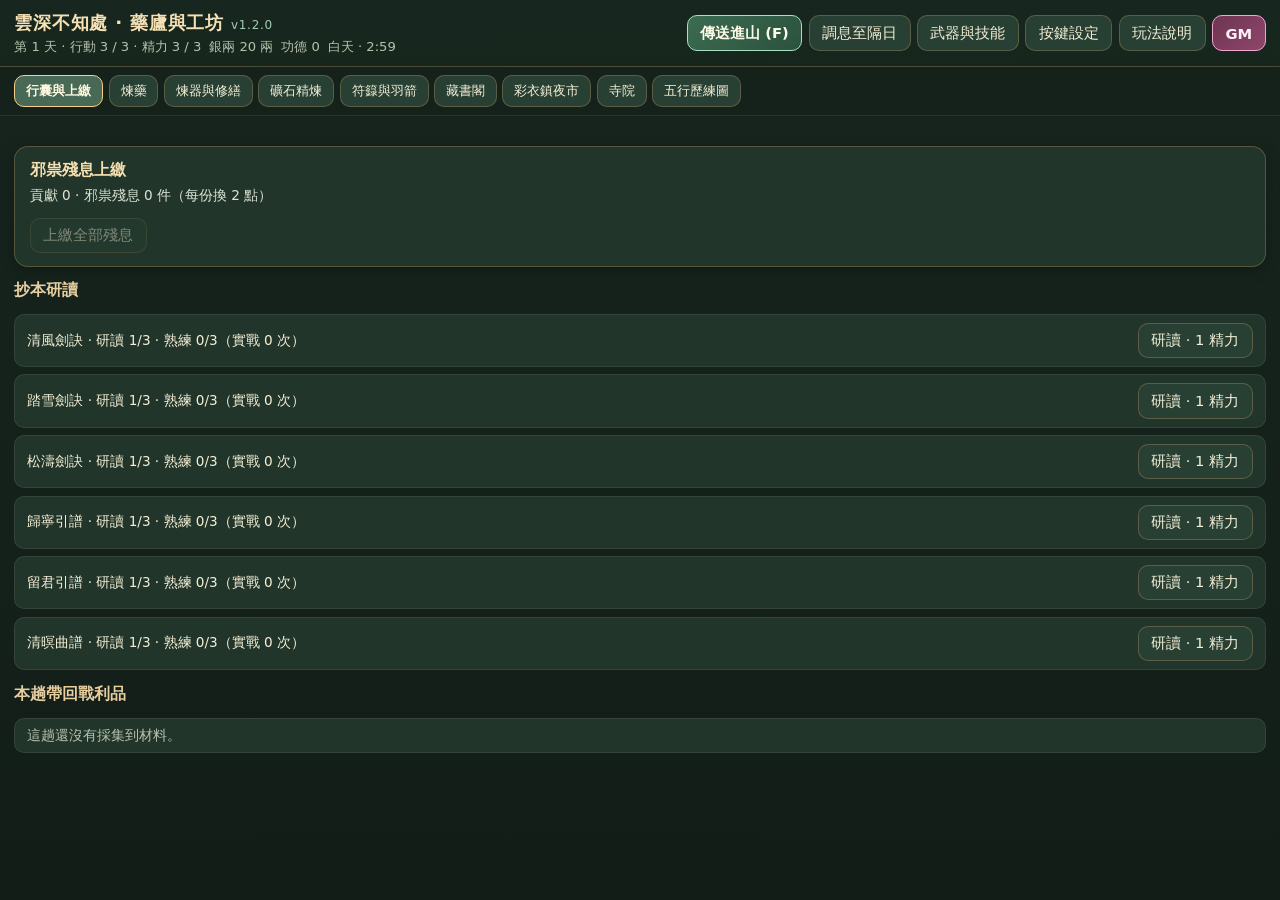
==== index.html @ a7ff34df "Add files via upload" ====
<!DOCTYPE html>
<html lang="zh-Hant">
<head>
  <meta charset="UTF-8" />
  <meta name="viewport" content="width=device-width, initial-scale=1.0, maximum-scale=1.0, user-scalable=no, viewport-fit=cover" />
  <meta name="apple-mobile-web-app-capable" content="yes" />
  <meta name="apple-mobile-web-app-status-bar-style" content="black-translucent" />
  <title>雲深後山・採藥歷練 v1.2.0</title>
  <style>
    :root {
      --bg-deep: #131e18;
      --bg-panel: #1b2b22;
      --bg-card: #22352a;
      --ink-light: #f3efd6;
      --ink-muted: #b7c2ad;
      --jade: #78988b;
      --jade-bright: #a3c9b7;
      --amber: #daad72;
      --crimson: #bc433b;
      --spirit-purple: #8e74b5;
      --border-soft: rgba(218, 173, 114, 0.28);
      --shadow-heavy: 0 12px 32px rgba(0, 0, 0, 0.55);
      --font-main: "PingFang TC", "Noto Sans TC", "Microsoft JhengHei", system-ui, -apple-system, sans-serif;
    }

    * {
      box-sizing: border-box;
      -webkit-tap-highlight-color: transparent;
    }

    html, body {
      margin: 0;
      padding: 0;
      width: 100%;
      height: 100%;
      background: var(--bg-deep);
      color: var(--ink-light);
      font-family: var(--font-main);
      overflow: hidden;
      user-select: none;
      -webkit-user-select: none;
    }

    button, select {
      font-family: inherit;
      font-size: 0.92rem;
      color: var(--ink-light);
      background: #283f33;
      border: 1px solid var(--border-soft);
      border-radius: 10px;
      padding: 0.45rem 0.78rem;
      cursor: pointer;
      transition: transform 0.08s ease, background-color 0.15s ease, border-color 0.15s ease;
    }

    button:hover:not(:disabled) {
      background: #334f40;
      border-color: var(--amber);
    }

    button:active:not(:disabled),
    button.is-held {
      transform: scale(0.95);
      background: #3f604e;
    }

    button:disabled {
      opacity: 0.44;
      cursor: not-allowed;
    }

    button[aria-pressed="true"] {
      background: #486956;
      border-color: #f3cf87;
      color: #fff8df;
      font-weight: 700;
    }

    select {
      padding: 0.4rem 0.6rem;
      background: #17241d;
    }

    [hidden] {
      display: none !important;
    }

    #game {
      position: relative;
      width: 100%;
      height: 100dvh;
      display: flex;
      flex-direction: column;
      padding: env(safe-area-inset-top) env(safe-area-inset-right) env(safe-area-inset-bottom) env(safe-area-inset-left);
      background: radial-gradient(circle at top, #1f3227, #111b15 80%);
    }

    #game.is-fullscreen {
      position: fixed;
      inset: 0;
      z-index: 999;
      height: 100dvh;
    }

    /* 頂部狀態列 */
    .hud-bar {
      display: flex;
      flex-wrap: wrap;
      align-items: center;
      justify-content: space-between;
      gap: 0.4rem 0.75rem;
      padding: 0.42rem 0.7rem;
      background: rgba(19, 30, 24, 0.94);
      border-bottom: 1px solid var(--border-soft);
      z-index: 10;
    }

    .vitals {
      display: flex;
      flex-wrap: wrap;
      align-items: center;
      gap: 0.55rem;
    }

    .stat-pill {
      display: inline-flex;
      align-items: center;
      gap: 0.35rem;
      background: rgba(34, 53, 42, 0.9);
      padding: 0.25rem 0.55rem;
      border-radius: 999px;
      border: 1px solid rgba(255, 255, 255, 0.08);
      font-size: 0.84rem;
    }

    progress {
      width: 66px;
      height: 9px;
      border-radius: 999px;
      overflow: hidden;
      border: none;
      background: #101914;
    }
    progress::-webkit-progress-bar { background: #101914; }
    #hp::-webkit-progress-value { background: linear-gradient(90deg, #a6342e, #e06358); }
    #mana::-webkit-progress-value { background: linear-gradient(90deg, #326a8a, #69b8e6); }

    .badge-warn {
      font-size: 0.8rem;
      color: #ffd388;
      background: rgba(120, 62, 28, 0.45);
      padding: 0.2rem 0.55rem;
      border-radius: 8px;
      border: 1px solid rgba(240, 179, 98, 0.4);
    }

    .badge-ward {
      font-size: 0.8rem;
      color: #e6f7ff;
      background: rgba(54, 110, 138, 0.55);
      padding: 0.2rem 0.55rem;
      border-radius: 8px;
      border: 1px solid #9be0ff;
    }

    .hud-tools {
      display: flex;
      flex-wrap: wrap;
      align-items: center;
      gap: 0.35rem;
    }

    .hud-tools button {
      padding: 0.34rem 0.6rem;
      font-size: 0.83rem;
    }

    .gm-btn {
      background: linear-gradient(135deg, #6e3552, #8e466b) !important;
      border-color: #f3a6cb !important;
      color: #fff2f8 !important;
      font-weight: 700;
    }

    .btn-urgent {
      background: linear-gradient(135deg, #9e332b, #c7473e) !important;
      border-color: #ffb8a8 !important;
      color: #fff7f5 !important;
      font-weight: 700;
      animation: pulseUrgent 1.1s infinite alternate;
    }

    @keyframes pulseUrgent {
      from { box-shadow: 0 0 0 rgba(255, 160, 140, 0.2); }
      to { box-shadow: 0 0 12px rgba(255, 160, 140, 0.75); }
    }

    /* 目標與提示橫幅 */
    .banner-strip {
      display: flex;
      flex-wrap: wrap;
      align-items: center;
      justify-content: space-between;
      gap: 0.4rem;
      padding: 0.3rem 0.75rem;
      background: rgba(25, 39, 31, 0.88);
      border-bottom: 1px solid rgba(218, 173, 114, 0.16);
      font-size: 0.84rem;
    }

    #goal {
      font-weight: 700;
      color: #f6d592;
    }

    #notice {
      color: #dce5d3;
    }

    /* 畫布容器 */
    .stage-wrap {
      position: relative;
      flex: 1 1 auto;
      min-height: 210px;
      width: 100%;
      overflow: hidden;
      background: #243329;
    }

    #scene {
      display: block;
      width: 100%;
      height: 100%;
      outline: none;
      touch-action: none;
    }

    /* 採集與蓄力進度條 */
    #gather-meter {
      position: absolute;
      left: 50%;
      bottom: 14px;
      transform: translateX(-50%);
      width: min(320px, 84vw);
      background: rgba(17, 28, 22, 0.92);
      border: 1px solid var(--amber);
      border-radius: 12px;
      padding: 0.4rem 0.7rem;
      box-shadow: var(--shadow-heavy);
      pointer-events: none;
      z-index: 8;
    }

    #gather-label {
      font-size: 0.82rem;
      color: #f8e5ba;
      margin-bottom: 0.25rem;
      text-align: center;
      font-weight: 600;
    }

    .meter-track {
      width: 100%;
      height: 8px;
      background: #0d1611;
      border-radius: 999px;
      overflow: hidden;
    }

    #gather-fill {
      width: 0%;
      height: 100%;
      background: linear-gradient(90deg, #76b88e, #f2c879);
      transition: width 0.04s linear;
    }

    /* 觸控 / 螢幕虛擬按鍵區 */
    .controls {
      display: flex;
      align-items: center;
      justify-content: space-between;
      gap: 0.5rem;
      padding: 0.45rem 0.65rem;
      background: rgba(16, 25, 20, 0.96);
      border-top: 1px solid var(--border-soft);
      touch-action: none;
      z-index: 10;
    }

    .dpad {
      display: grid;
      grid-template-columns: repeat(3, 46px);
      grid-template-rows: repeat(2, 44px);
      gap: 4px;
    }

    .dpad button {
      padding: 0;
      font-weight: 700;
      font-size: 1rem;
      display: flex;
      align-items: center;
      justify-content: center;
      border-radius: 12px;
    }

    .dpad .up { grid-column: 2; grid-row: 1; }
    .dpad .left { grid-column: 1; grid-row: 2; }
    .dpad .down { grid-column: 2; grid-row: 2; }
    .dpad .right { grid-column: 3; grid-row: 2; }

    .action-cluster {
      display: flex;
      flex-wrap: wrap;
      justify-content: flex-end;
      gap: 0.35rem;
      max-width: calc(100% - 155px);
    }

    .action-cluster button {
      min-width: 58px;
      padding: 0.42rem 0.52rem;
      font-size: 0.8rem;
      display: flex;
      flex-direction: column;
      align-items: center;
      justify-content: center;
      line-height: 1.2;
      border-radius: 12px;
    }

    .action-cluster button small {
      font-size: 0.68rem;
      color: var(--ink-muted);
    }

    .btn-primary-atk {
      background: #395c49;
      border-color: #9ed4b8;
    }

    .btn-skill {
      background: #365066;
      border-color: #8cc5eb;
    }

    .btn-charm {
      background: #59442b;
      border-color: #e6b86e;
    }

    .btn-portal {
      background: #274f5c;
      border-color: #8ce4f2;
    }

    /* 雲深據點主畫面 (#return-screen) */
    #return-screen {
      position: absolute;
      inset: 0;
      background: linear-gradient(180deg, #17251e 0%, #121d17 100%);
      z-index: 30;
      display: flex;
      flex-direction: column;
      overflow: hidden;
      padding: env(safe-area-inset-top) env(safe-area-inset-right) env(safe-area-inset-bottom) env(safe-area-inset-left);
    }

    .home-header {
      display: flex;
      flex-wrap: wrap;
      align-items: center;
      justify-content: space-between;
      gap: 0.5rem;
      padding: 0.65rem 0.9rem;
      background: rgba(24, 38, 30, 0.95);
      border-bottom: 1px solid var(--border-soft);
    }

    .home-title-group h1 {
      margin: 0;
      font-size: 1.15rem;
      color: #f6e1b5;
      letter-spacing: 0.04em;
    }

    .home-meta {
      display: flex;
      flex-wrap: wrap;
      gap: 0.5rem;
      font-size: 0.82rem;
      color: var(--ink-muted);
      margin-top: 0.15rem;
    }

    .home-actions {
      display: flex;
      flex-wrap: wrap;
      gap: 0.4rem;
    }

    .btn-depart {
      background: linear-gradient(135deg, #3c6b52, #2b523d);
      border-color: #a9dfc2;
      font-weight: 700;
      color: #fffbe8;
    }

    .tab-bar {
      display: flex;
      flex-wrap: wrap;
      gap: 0.35rem;
      padding: 0.5rem 0.9rem;
      background: #15221b;
      border-bottom: 1px solid rgba(255, 255, 255, 0.07);
    }

    .tab-bar button {
      padding: 0.38rem 0.68rem;
      font-size: 0.84rem;
    }

    .home-body {
      flex: 1 1 auto;
      overflow-y: auto;
      padding: 0.85rem 0.9rem 1.6rem;
      -webkit-overflow-scrolling: touch;
    }

    .recipe-grid {
      display: grid;
      grid-template-columns: repeat(auto-fill, minmax(265px, 1fr));
      gap: 0.75rem;
    }

    .recipe {
      background: var(--bg-card);
      border: 1px solid var(--border-soft);
      border-radius: 14px;
      padding: 0.8rem 0.9rem;
      box-shadow: 0 4px 14px rgba(0, 0, 0, 0.25);
    }

    .recipe h2 {
      margin: 0 0 0.35rem;
      font-size: 1rem;
      color: #f5dfb0;
      display: flex;
      justify-content: space-between;
      align-items: center;
      gap: 0.4rem;
    }

    .recipe h2 small {
      font-size: 0.78rem;
      color: var(--jade-bright);
      font-weight: normal;
    }

    .recipe p {
      margin: 0.28rem 0;
      font-size: 0.85rem;
      line-height: 1.45;
      color: #dce4d5;
    }

    .recipe button {
      margin-top: 0.45rem;
    }

    .missing {
      color: #f29a8d;
      font-weight: 600;
    }

    .market-demand {
      color: #ffd382 !important;
      font-weight: 600;
    }

    .library-heading {
      grid-column: 1 / -1;
      margin: 0.5rem 0 0.1rem;
      font-size: 0.98rem;
      color: #e8cfa0;
      border-bottom: 1px solid rgba(218, 173, 114, 0.25);
      padding-bottom: 0.25rem;
    }

    .copy-tip {
      font-size: 0.82rem;
      color: var(--ink-muted);
      border: none;
      margin-top: 0;
    }

    .forge-slots {
      display: grid;
      grid-template-columns: repeat(auto-fit, minmax(110px, 1fr));
      gap: 0.45rem;
      margin: 0.45rem 0;
    }

    .forge-slots label {
      display: flex;
      flex-direction: column;
      gap: 0.2rem;
      font-size: 0.78rem;
      color: var(--ink-muted);
    }

    .forge-preview {
      background: rgba(15, 24, 19, 0.65);
      padding: 0.55rem 0.7rem;
      border-radius: 10px;
      margin: 0.45rem 0;
    }

    #craft-hint {
      margin: 0 0 0.75rem;
      padding: 0.5rem 0.75rem;
      background: rgba(34, 53, 42, 0.85);
      border-left: 3px solid var(--amber);
      border-radius: 8px;
      font-size: 0.86rem;
    }

    #craft-hint[data-outcome="success"] {
      border-left-color: #7cd99b;
      color: #d6f7e1;
    }

    #craft-hint[data-outcome="failure"] {
      border-left-color: #e67c73;
      color: #ffd6d2;
    }

    .haul-list {
      list-style: none;
      padding: 0;
      margin: 0.5rem 0 1rem;
      display: grid;
      grid-template-columns: repeat(auto-fill, minmax(175px, 1fr));
      gap: 0.45rem;
    }

    .haul-list li {
      background: var(--bg-card);
      border: 1px solid rgba(255, 255, 255, 0.08);
      border-radius: 10px;
      padding: 0.45rem 0.7rem;
      display: flex;
      justify-content: space-between;
      align-items: center;
      font-size: 0.86rem;
    }

    .haul-list li.empty {
      grid-column: 1 / -1;
      color: var(--ink-muted);
    }

    .manual-list {
      list-style: none;
      padding: 0;
      margin: 0.4rem 0;
      display: flex;
      flex-direction: column;
      gap: 0.45rem;
    }

    .manual-list li {
      background: var(--bg-card);
      border: 1px solid rgba(255, 255, 255, 0.08);
      border-radius: 10px;
      padding: 0.5rem 0.75rem;
      display: flex;
      flex-wrap: wrap;
      justify-content: space-between;
      align-items: center;
      gap: 0.4rem;
      font-size: 0.85rem;
    }

    /* 浮動面板（背包、武器欄、求援） */
    .floating-panel {
      position: absolute;
      top: 50%;
      left: 50%;
      transform: translate(-50%, -50%);
      width: min(560px, 92vw);
      max-height: 82dvh;
      overflow-y: auto;
      background: #1b2b22;
      border: 1px solid var(--amber);
      border-radius: 16px;
      padding: 1rem 1.1rem;
      box-shadow: var(--shadow-heavy);
      z-index: 45;
      -webkit-overflow-scrolling: touch;
    }

    .panel-head {
      display: flex;
      justify-content: space-between;
      align-items: center;
      margin-bottom: 0.65rem;
      border-bottom: 1px solid rgba(218, 173, 114, 0.25);
      padding-bottom: 0.45rem;
    }

    .panel-head h2 {
      margin: 0;
      font-size: 1.05rem;
      color: #f6e1b5;
    }

    .gear-grid {
      display: grid;
      grid-template-columns: repeat(auto-fit, minmax(155px, 1fr));
      gap: 0.55rem;
      margin-bottom: 0.75rem;
    }

    .gear-grid label {
      display: flex;
      flex-direction: column;
      gap: 0.25rem;
      font-size: 0.82rem;
      color: var(--ink-muted);
    }

    #gear-inventory {
      list-style: none;
      padding: 0;
      margin: 0.5rem 0 0;
      display: flex;
      flex-direction: column;
      gap: 0.35rem;
    }

    #gear-inventory li {
      background: rgba(16, 25, 20, 0.75);
      padding: 0.45rem 0.65rem;
      border-radius: 8px;
      font-size: 0.84rem;
    }

    #gear-inventory small {
      display: block;
      color: var(--jade-bright);
      margin-top: 0.15rem;
    }

    #potion-list {
      display: flex;
      flex-wrap: wrap;
      gap: 0.45rem;
      margin: 0.5rem 0 0.75rem;
    }

    /* Dialog 彈窗 */
    dialog {
      background: #1b2b22;
      color: var(--ink-light);
      border: 1px solid var(--amber);
      border-radius: 16px;
      padding: 1.1rem 1.2rem;
      width: min(520px, 92vw);
      max-height: 84dvh;
      overflow-y: auto;
      box-shadow: var(--shadow-heavy);
    }

    dialog::backdrop {
      background: rgba(6, 12, 9, 0.72);
      backdrop-filter: blur(3px);
    }

    dialog h2 {
      margin: 0 0 0.55rem;
      color: #f6e1b5;
      font-size: 1.1rem;
    }

    dialog p, dialog li {
      font-size: 0.88rem;
      line-height: 1.5;
      color: #e2eadc;
    }

    dialog form {
      display: flex;
      flex-wrap: wrap;
      justify-content: flex-end;
      gap: 0.5rem;
      margin-top: 0.85rem;
    }

    .key-setting {
      display: flex;
      justify-content: space-between;
      align-items: center;
      padding: 0.35rem 0;
      border-bottom: 1px solid rgba(255, 255, 255, 0.06);
      font-size: 0.86rem;
    }

    @media (max-width: 640px) {
      .dpad {
        grid-template-columns: repeat(3, 42px);
        grid-template-rows: repeat(2, 40px);
      }
      .action-cluster button {
        min-width: 50px;
        padding: 0.36rem 0.42rem;
        font-size: 0.75rem;
      }
    }
  </style>
</head>
<body>
  <div id="game" class="is-returned">
    <!-- 頂部狀態列 -->
    <header class="hud-bar">
      <div class="vitals">
        <span class="stat-pill" id="ver-hud" style="color:#a3c9b7;font-weight:700;">v1.2.0</span>
        <span class="stat-pill">氣血 <progress id="hp" max="100" value="100"></progress> <strong id="hp-text">100 / 100</strong></span>
        <span class="stat-pill">靈力 <progress id="mana" max="20" value="20"></progress> <strong id="mana-text">20 / 20</strong></span>
        <span class="stat-pill" id="merit-hud" style="color:#ffd88a;">功德 0</span>
        <span class="stat-pill" id="time-hud">白天 · 3:00</span>
        <span class="stat-pill" id="active-weapon-hud" style="color:#f5dfb0;">主手 · 藍氏配劍</span>
        <span id="night-warning" class="badge-warn" aria-live="polite"></span>
        <span id="spirit-ward" class="badge-ward" hidden>護體經文 · 邪傷減半</span>
      </div>
      <div class="hud-tools">
        <button type="button" id="gear-open" aria-expanded="false">武器欄</button>
        <button type="button" id="skills-open" aria-expanded="false">技能</button>
        <button type="button" id="bag-open" aria-expanded="false">背包</button>
        <button type="button" id="assist-open" aria-expanded="false">支援</button>
        <button type="button" id="rescue-open">煙火撤離</button>
        <button type="button" id="field-tutorial">說明</button>
        <button type="button" id="fullscreen-toggle" aria-pressed="false">全螢幕</button>
      </div>
    </header>

    <!-- 目標與提示 -->
    <div class="banner-strip">
      <span id="goal">沿山道往右走</span>
      <span id="notice" aria-live="polite">踩在傳送陣上按 F 鍵可隨時傳送回雲深不知處。</span>
    </div>

    <!-- 2D 遊戲畫布 -->
    <div class="stage-wrap">
      <canvas id="scene" tabindex="0" aria-label="雲深後山橫版畫面"></canvas>

      <div id="gather-meter" hidden>
        <div id="gather-label">採集中…</div>
        <div class="meter-track"><div id="gather-fill"></div></div>
      </div>

      <!-- 背包浮動視窗 -->
      <section id="bag-menu" class="floating-panel" hidden aria-label="隨身背包">
        <div class="panel-head">
          <h2>隨身行囊</h2>
          <button type="button" id="bag-close">關閉</button>
        </div>
        <p id="gather-level" style="margin:0 0 0.2rem;font-weight:700;color:#f3cf87;"></p>
        <p id="gather-mastery" style="margin:0 0 0.6rem;font-size:0.82rem;color:#b7c2ad;"></p>
        <h3 style="margin:0.4rem 0;font-size:0.92rem;color:#e8cfa0;">傷藥與靈草（服用恢復氣血）</h3>
        <div id="potion-list"></div>
        <h3 style="margin:0.4rem 0;font-size:0.92rem;color:#e8cfa0;">隨身抄本</h3>
        <ul id="field-manuals" class="manual-list"></ul>
        <h3 style="margin:0.4rem 0;font-size:0.92rem;color:#e8cfa0;">採集材料</h3>
        <ul id="bag-list" class="haul-list"></ul>
      </section>

      <!-- 求援浮動視窗 -->
      <section id="assist-menu" class="floating-panel" hidden aria-label="請求支援">
        <div class="panel-head">
          <h2>請求支援</h2>
          <button type="button" id="assist-close">關閉</button>
        </div>
        <p id="assist-status">每趟後山可求援一次</p>
        <div style="display:flex;flex-wrap:wrap;gap:0.5rem;">
          <button type="button" id="assist-wei">請魏嬰出手（高傷斬擊）</button>
          <button type="button" id="assist-lan">請藍忘機撥弦（回血並定住妖獸）</button>
        </div>
      </section>
    </div>

    <!-- 虛擬控制與動作列 -->
    <footer class="controls" aria-label="操作控制">
      <div class="dpad">
        <button type="button" class="up" data-control="up" aria-label="上爬">▲</button>
        <button type="button" class="left" data-control="left" aria-label="向左">◀</button>
        <button type="button" class="down" data-control="down" aria-label="下爬">▼</button>
        <button type="button" class="right" data-control="right" aria-label="向右">▶</button>
      </div>
      <div class="action-cluster">
        <button type="button" data-control="jump">跳躍<small id="key-jump">Space</small></button>
        <button type="button" data-control="dodge">閃避<small id="key-dodge">Shift</small></button>
        <button type="button" class="btn-primary-atk" data-control="slash">
          <span id="slash-label">揮劍</span>
          <small id="arrow-stock" hidden>箭 18 · 耐40</small>
        </button>
        <button type="button" class="btn-skill" data-control="skill">
          <span id="skill-label">劍訣</span>
          <small id="key-skill">K</small>
        </button>
        <button type="button" class="btn-charm" data-control="charm" title="短按速發，長按灌注靈力可傷邪祟">
          <span id="charm-label">驅邪符</span>
          <small id="charm-stock">餘 6</small>
        </button>
        <button type="button" data-control="chant"><span id="chant-label">誦經</span><small id="key-chant">R</small></button>
        <button type="button" data-control="gather"><span id="gather-btn-label">採集</span><small id="key-gather">E</small></button>
        <button type="button" class="btn-portal" data-control="flight">傳送陣<small id="key-flight">F</small></button>
        <button type="button" data-control="swap">換手<small id="key-swap">Q</small></button>
        <button type="button" id="quick-y" data-control="quick0"><span id="quick-label-y">清風</span><small id="quick-key-y">Y</small></button>
        <button type="button" id="quick-u" data-control="quick1"><span id="quick-label-u">踏雪</span><small id="quick-key-u">U</small></button>
        <button type="button" id="quick-i" data-control="quick2"><span id="quick-label-i">松濤</span><small id="quick-key-i">I</small></button>
        <button type="button" id="quick-o" data-control="quick3"><span id="quick-label-o">兵器招式</span><small id="quick-key-o">O</small></button>
      </div>
    </footer>

    <!-- 雲深不知處主畫面 -->
    <main id="return-screen" aria-labelledby="return-title">
      <div class="home-header">
        <div class="home-title-group">
          <h1 id="return-title">雲深不知處 · 藥廬與工坊 <small style="font-size:0.75rem;color:#a3c9b7;font-weight:normal;">v1.2.0</small></h1>
          <div class="home-meta">
            <span id="daily-points">第 1 天 · 行動 3 / 3 · 精力 3 / 3</span>
            <span id="silver-home">銀兩 0 兩</span>
            <span id="merit-home">功德 0</span>
            <span id="time-home">白天 · 3:00</span>
          </div>
        </div>
        <div class="home-actions">
          <button type="button" id="reset" class="btn-depart">傳送進山 (F)</button>
          <button type="button" id="rest">調息至隔日</button>
          <button type="button" id="home-gear">武器與技能</button>
          <button type="button" id="settings-open">按鍵設定</button>
          <button type="button" id="home-tutorial">玩法說明</button>
          <button type="button" id="gm-open" class="gm-btn">GM</button>
        </div>
      </div>

      <nav class="tab-bar" aria-label="據點設施">
        <button type="button" data-return-tab="haul" aria-pressed="true">行囊與上繳</button>
        <button type="button" data-return-tab="brew" aria-pressed="false">煉藥</button>
        <button type="button" data-return-tab="forge" aria-pressed="false">煉器與修繕</button>
        <button type="button" data-return-tab="refine" aria-pressed="false">礦石精煉</button>
        <button type="button" data-return-tab="supplies" aria-pressed="false">符籙與羽箭</button>
        <button type="button" data-return-tab="library" aria-pressed="false">藏書閣</button>
        <button type="button" data-return-tab="nightMarket" aria-pressed="false">彩衣鎮夜市</button>
        <button type="button" data-return-tab="temple" aria-pressed="false">寺院</button>
        <button type="button" data-return-tab="map" aria-pressed="false">五行歷練圖</button>
      </nav>

      <div class="home-body">
        <section id="return-haul">
          <p id="return-report" style="color:#a9dfc2;font-weight:600;"></p>
          <div class="recipe" style="margin-bottom:0.8rem;">
            <h2>邪祟殘息上繳</h2>
            <p id="offering-status">貢獻 0 · 邪祟殘息 0 件（每份換 2 點）</p>
            <button type="button" id="offer">上繳全部殘息</button>
          </div>
          <h2 style="font-size:0.98rem;color:#e8cfa0;">抄本研讀</h2>
          <ul id="home-manuals" class="manual-list"></ul>
          <h2 style="font-size:0.98rem;color:#e8cfa0;margin-top:0.9rem;">本趟帶回戰利品</h2>
          <ul id="haul-list" class="haul-list"></ul>
        </section>

        <section id="workbench" hidden>
          <p id="craft-hint"></p>
          <div id="recipes" class="recipe-grid"></div>
        </section>
      </div>

      <!-- 武器與技能配置面板 -->
      <section id="gear-menu" class="floating-panel" hidden aria-label="武器與技能配置">
        <div class="panel-head">
          <h2>兵器庫與招式配置</h2>
          <div style="display:flex;gap:0.35rem;">
            <button type="button" data-gear-page="equipment" aria-pressed="true">裝備欄</button>
            <button type="button" data-gear-page="skills" aria-pressed="false">快捷技能</button>
            <button type="button" id="gear-close">關閉</button>
          </div>
        </div>
        <div id="gear-equipment">
          <div id="gear-fields" class="gear-grid"></div>
          <h3 style="margin:0.4rem 0;font-size:0.9rem;color:#e8cfa0;">已擁有兵器與耐久</h3>
          <ul id="gear-inventory"></ul>
        </div>
        <div id="gear-skills" hidden>
          <div style="display:flex;gap:0.4rem;margin-bottom:0.5rem;">
            <button type="button" data-skill-slot="main" aria-pressed="true">主武器</button>
            <button type="button" data-skill-slot="off" aria-pressed="false">副武器</button>
          </div>
          <p id="skill-weapon" style="font-weight:700;color:#f5dfb0;margin:0.2rem 0;"></p>
          <ul id="skill-list" class="manual-list"></ul>
          <div id="skill-bindings">
            <h3 style="margin:0.6rem 0 0.35rem;font-size:0.9rem;color:#e8cfa0;">快捷鍵位（Y / U / I / O）</h3>
            <div id="shortcut-fields" class="gear-grid"></div>
          </div>
        </div>
      </section>
    </main>
  </div>

  <!-- 按鍵設定 Dialog -->
  <dialog id="settings-menu">
    <h2>鍵盤按鍵設定</h2>
    <p id="key-settings-status" style="color:#a9dfc2;min-height:1.2em;"></p>
    <div id="key-settings-list"></div>
    <form method="dialog">
      <button type="button" id="key-settings-reset">恢復預設</button>
      <button value="close">完成</button>
    </form>
  </dialog>

  <!-- 玩法說明 Dialog -->
  <dialog id="tutorial">
    <h2>雲深後山歷練指南</h2>
    <ul>
      <li><strong>移動與爬梯</strong>：<code>A / D</code> 移動，<code>W / S</code> 攀爬木梯，<code>Space</code> 跳躍，<code>Shift</code> 閃避。</li>
      <li><strong>傳送陣切換地圖（F 鍵）</strong>：在橫版地圖上，必須<strong>踩在傳送陣範圍內</strong>並按 <code>F</code> 鍵才會傳送回雲深不知處；在雲深據點按 <code>F</code> 鍵（或點傳送出發）即可傳送進山。若重傷倒地，可直接點上方「煙火撤離」返回雲深。</li>
      <li><strong>主副武器切換與 YUIO 技能組</strong>：按 <code>Q</code> 鍵會將副武器與主武器互換，<code>Y / U / I / O</code> 快捷欄會同步切換為該武器綁定的技能組。</li>
      <li><strong>弓箭與驅邪箭矢</strong>：普通羽箭可射傷妖獸與有紅條肉身的「走屍」；在「符籙與羽箭」製作「破邪朱砂箭」並於背包或武器欄切換裝填，即可直接射傷純靈體（游魂、怨靈）的黑色怨氣！</li>
      <li><strong>寺院開光與功德超渡</strong>：在寺院可為<strong>古琴開光（伽藍之音）</strong>，使琴音額外鎮住邪祟；累積<strong>功德</strong>後，在野外按 <code>R</code> 誦經可消耗 2 點功德直接超渡一般與半血菁英邪祟（首領級單位會顯示「怨氣深重無法超渡」）。</li>
    </ul>
    <form method="dialog">
      <button value="close">明白了</button>
    </form>
  </dialog>

  <!-- 入夜指引 Dialog -->
  <dialog id="night-guide">
    <h2>夜幕降臨 · 邪祟出沒</h2>
    <p>入夜後白日妖獸已歸巢，山道上會出現<strong>游魂、走屍與怨靈</strong>。</p>
    <ul>
      <li><strong>游魂 / 怨靈</strong>只有黑色「怨氣」條，純物理刀劍與普通羽箭會直接穿過。</li>
      <li>使用<strong>古琴（寺院開光可獲伽藍之音鎮邪）、耗靈劍訣、破邪朱砂箭、誦經（R，有功德可超渡）</strong>，或<strong>長按符籙（L）灌注靈力</strong>即可消去邪祟怨氣！</li>
    </ul>
    <form method="dialog">
      <button value="close">謹記在心</button>
    </form>
  </dialog>

  <!-- 煙火撤離 Dialog -->
  <dialog id="rescue">
    <h2>施放雲深求救煙火</h2>
    <p id="rescue-cost">藍家弟子會接你回雲深，並從行囊中挑走部分材料。</p>
    <form method="dialog">
      <button value="cancel">繼續探索</button>
      <button value="rescue">施放煙火撤離</button>
    </form>
  </dialog>

  <!-- GM 測試選單 Dialog -->
  <dialog id="gm-menu">
    <h2>GM 測試面板</h2>
    <p id="gm-message" style="color:#a9dfc2;min-height:1.2em;"></p>
    <div style="display:flex;flex-wrap:wrap;gap:0.45rem;margin-bottom:0.65rem;">
      <button type="button" data-gm-grant="forge">領取五行礦石、高階精礦、藥草與獸材</button>
      <button type="button" data-gm-grant="night">領取夜獵特產、殘息與 6 點功德</button>
      <button type="button" data-gm-grant="supplies">領取藥品、三階符籙與各類羽箭</button>
    </div>
    <form method="dialog">
      <button value="day">切換為白天</button>
      <button value="night">切換為黑夜</button>
      <button value="clearing">傳送至夜間林間空地</button>
      <button value="close">關閉</button>
    </form>
  </dialog>

  <script>
    "use strict";
    const byId = id => document.getElementById(id);
    const canvas = byId("scene");
    const ctx = canvas.getContext("2d");

    const height = 430;
    const ground = 362;
    const homeWorld = 7400;
    const maxHp = 100;
    const maxMana = 20;
    const dailyActions = 3;
    const dailyEnergy = 3;
    const phaseLength = 180000;
    const duskLength = 25000;
    const nightClearingStart = 6650;
    const maxPixelRatio = 2;
    const forgeBlueprintLevel = 2;
    const maxStudyRank = 5;
    const exorciseMeritCost = 2;

    let viewWidth = 960;
    let world = homeWorld;
    let camera = 0;
    let time = 0;
    let lastFrame;
    let result = "";
    let note = "";
    let goal = "";
    let returned = true;
    let returnTab = "haul";
    let returnReport = "";
    let choosingBag = false;
    let choosingAssist = false;
    let choosingGear = false;
    let choosingDialog = false;
    let assistUsed = false;
    let rescueRemaining = 0;
    let nightStage = "";
    let clockCycle = -1;
    let menuPausedAt = null;
    let gearPage = "equipment";
    let skillSlot = "main";
    let selectedElement = "wood";
    let forgeType = "forged";
    let forgeEnchant = "";
    let forgeDraft = {};
    let refineChoice = "iron";
    let recordingKey = "";
    let preferredDirection = 1;
    let jumpDeadline = 0;
    let attackQueue = null;
    let gatherSession = null;
    let displayedGatherLabel;
    let wolfCall = null;
    let lastSign = null;
    let currentRoute = null;

    // 遠程與蓄力狀態
    let charmCharge = null;
    let bowBashReadyAt = 0;
    let hideCharmStreak = 0;

    const keys = new Set();
    const touches = new Map();
    const directionalActions = new Set(["left", "right", "up", "down"]);
    const buttons = Array.from(document.querySelectorAll(".controls button[data-control]"));
    const directionButtons = buttons.filter(btn => directionalActions.has(btn.dataset.control));

    const settingsMenu = byId("settings-menu");
    const tutorial = byId("tutorial");
    const nightGuide = byId("night-guide");
    const rescueDialog = byId("rescue");
    const gmMenu = byId("gm-menu");

    const clamp = (v, min, max) => Math.max(min, Math.min(max, v));

    // 按鍵映射
    const movementKeys = {
      ArrowLeft: "left", KeyA: "left",
      ArrowRight: "right", KeyD: "right",
      ArrowUp: "up", KeyW: "up",
      ArrowDown: "down", KeyS: "down"
    };
    const keyboardActions = {
      slash: ["普通攻擊", "KeyJ"],
      dodge: ["閃避", "ShiftLeft"],
      skill: ["兵器招式", "KeyK"],
      quick0: ["快捷欄 1", "KeyY"],
      quick1: ["快捷欄 2", "KeyU"],
      quick2: ["快捷欄 3", "KeyI"],
      quick3: ["快捷欄 4", "KeyO"],
      swap: ["切換主副武器", "KeyQ"],
      gear: ["打開裝備欄", "KeyP"],
      jump: ["跳躍", "Space"],
      flight: ["傳送陣傳送", "KeyF"],
      gather: ["採集／拾取", "KeyE"],
      charm: ["使用符籙（長按蓄力）", "KeyL"],
      chant: ["誦經／功德超渡", "KeyR"]
    };
    const defaultKeyboard = Object.fromEntries(Object.entries(keyboardActions).map(([k, [, code]]) => [k, code]));
    let keymap = {};

    const keyDisplayNames = {
      Space: "Space", ShiftLeft: "Shift", ShiftRight: "R-Shift",
      Backquote: "`", Minus: "-", Equal: "=", BracketLeft: "[", BracketRight: "]",
      Backslash: "\\", Semicolon: ";", Quote: "'", Comma: ",", Period: ".", Slash: "/"
    };
    function keyCodeLabel(code) {
      if (!code) return "—";
      if (keyDisplayNames[code]) return keyDisplayNames[code];
      if (code.startsWith("Key")) return code.slice(3);
      if (code.startsWith("Digit")) return code.slice(5);
      return code;
    }
    function actionKeyName(action) {
      return keyCodeLabel(journey.keyboard[action]);
    }
    function canBindKey(code) {
      if (Object.hasOwn(movementKeys, code)) return false;
      return code.startsWith("Key") || code.startsWith("Digit") || Object.hasOwn(keyDisplayNames, code);
    }
    function refreshKeyboard() {
      keymap = { ...movementKeys };
      for (const [action, code] of Object.entries(journey.keyboard)) {
        if (code) keymap[code] = action;
      }
      for (const [action, elId] of [
        ["jump", "key-jump"], ["dodge", "key-dodge"], ["skill", "key-skill"],
        ["chant", "key-chant"], ["gather", "key-gather"], ["flight", "key-flight"], ["swap", "key-swap"],
        ["quick0", "quick-key-y"], ["quick1", "quick-key-u"], ["quick2", "quick-key-i"], ["quick3", "quick-key-o"]
      ]) {
        const el = byId(elId);
        if (el) el.textContent = actionKeyName(action);
      }
      const resetBtn = byId("reset");
      if (resetBtn) resetBtn.textContent = "傳送進山 (" + actionKeyName("flight") + ")";
    }

    // 材料與礦石資料庫
    const oreGrades = { 1: "凡品", 2: "良品", 3: "上品", 4: "極品" };
    const materials = {
      iron: { name: "玄鐵礦", tag: "礦石", element: "金", grade: 1, baseOre: "iron", color: "#9cb0b8", gatherTime: 1.5, xp: 10 },
      iron_2: { name: "白鐵精礦", tag: "礦石", element: "金", grade: 2, baseOre: "iron", color: "#b7ced6", gatherTime: 1.8, xp: 16 },
      iron_3: { name: "星隕神鐵", tag: "礦石", element: "金", grade: 3, baseOre: "iron", color: "#d5ecf5", gatherTime: 2.2, xp: 24 },
      woodOre: { name: "青木石", tag: "礦石", element: "木", grade: 1, baseOre: "woodOre", color: "#79a87a", gatherTime: 1.5, xp: 10 },
      woodOre_2: { name: "松脂靈木", tag: "礦石", element: "木", grade: 2, baseOre: "woodOre", color: "#97cc98", gatherTime: 1.8, xp: 16 },
      woodOre_3: { name: "建木心髓", tag: "礦石", element: "木", grade: 3, baseOre: "woodOre", color: "#bce8bd", gatherTime: 2.2, xp: 24 },
      waterOre: { name: "寒水石", tag: "礦石", element: "水", grade: 1, baseOre: "waterOre", color: "#6ea8c9", gatherTime: 1.5, xp: 10 },
      waterOre_2: { name: "清泉靈玉", tag: "礦石", element: "水", grade: 2, baseOre: "waterOre", color: "#93cceb", gatherTime: 1.8, xp: 16 },
      waterOre_3: { name: "玄冥冰晶", tag: "礦石", element: "水", grade: 3, baseOre: "waterOre", color: "#bde8ff", gatherTime: 2.2, xp: 24 },
      fireOre: { name: "赤炎石", tag: "礦石", element: "火", grade: 1, baseOre: "fireOre", color: "#d47955", gatherTime: 1.5, xp: 10 },
      fireOre_2: { name: "流火晶", tag: "礦石", element: "火", grade: 2, baseOre: "fireOre", color: "#f09973", gatherTime: 1.8, xp: 16 },
      fireOre_3: { name: "赤心火髓", tag: "礦石", element: "火", grade: 3, baseOre: "fireOre", color: "#ffc2a6", gatherTime: 2.2, xp: 24 },
      earthOre: { name: "赤土石", tag: "礦石", element: "土", grade: 1, baseOre: "earthOre", color: "#b89968", gatherTime: 1.5, xp: 10 },
      earthOre_2: { name: "玄岩石", tag: "礦石", element: "土", grade: 2, baseOre: "earthOre", color: "#d6b885", gatherTime: 1.8, xp: 16 },
      earthOre_3: { name: "戊土精金", tag: "礦石", element: "土", grade: 3, baseOre: "earthOre", color: "#f2dab0", gatherTime: 2.2, xp: 24 },

      mint: { name: "清心草", tag: "草藥", color: "#72b37c", heal: 14, gatherTime: 0.9, quickLevel: 1, xp: 8 },
      fern: { name: "翠羽蕨", tag: "草藥", color: "#5f9e6b", heal: 18, gatherTime: 1.1, quickLevel: 2, xp: 11 },
      heartFlower: { name: "赤心蓮", tag: "草藥", look: "heartFlower", color: "#e37b74", heal: 28, gatherTime: 1.4, quickLevel: 3, xp: 15 },
      fireGrass: { name: "陽炎草", tag: "草藥", look: "fireGrass", color: "#ef8e4b", heal: 24, gatherTime: 1.4, quickLevel: 3, xp: 15 },
      earthFungus: { name: "黃精靈芝", tag: "草藥", look: "earthFungus", color: "#d96b59", heal: 32, gatherTime: 1.5, quickLevel: 4, xp: 18 },

      moonlightBloom: { name: "月華鈴蘭", tag: "夜草", nightOnly: true, color: "#9fd6ff", heal: 22, gatherTime: 1.3, xp: 18 },
      nightDew: { name: "幽露苔", tag: "夜草", nightOnly: true, color: "#b69ef2", heal: 20, gatherTime: 1.3, xp: 18 },
      shadowRoot: { name: "墨影參", tag: "夜草", nightOnly: true, color: "#7ec4b6", heal: 26, gatherTime: 1.4, xp: 20 },

      wood: { name: "青木料", tag: "木材", color: "#9c7852", gatherTime: 1.2, xp: 9 },
      beastHide: { name: "妖獸皮", tag: "獸材", color: "#8f6b52", xp: 8 },
      blood: { name: "妖獸精血", tag: "獸材", color: "#b8433b", xp: 10 },
      scale: { name: "硬鱗甲", tag: "獸材", color: "#6d8578", xp: 10 },
      claw: { name: "利爪", tag: "獸材", color: "#d6cab4", xp: 12 },
      core: { name: "妖丹碎晶", tag: "獸材", color: "#e6a856", xp: 16 },
      remnant: { name: "邪祟殘息", tag: "靈材", color: "#a588d4", xp: 14 }
    };

    const refiningRecipes = {
      1: { amount: 3, herbs: 1, herb: "mint" },
      2: { amount: 3, herbs: 2, herb: "heartFlower" }
    };

    const recipes = {
      healingSalve: { name: "雲深金創膏", kind: "brew", heal: 34, cost: { mint: 2, fern: 1 } },
      spiritDecoction: { name: "清心回元湯", kind: "brew", heal: 52, cost: { heartFlower: 1, earthFungus: 1, mint: 1 } },
      blade: { name: "鍛造兵器", kind: "forge", cost: {} }
    };

    // 符籙與羽箭（新增專傷邪祟的「破邪朱砂箭」）
    const ammoRecipes = {
      exorcisePaper: { name: "黃紙·驅邪符", element: "exorcise", tier: 1, power: 1.0, yield: 4, cost: { mint: 1, wood: 1 }, desc: "入門驅邪符，專傷邪祟黑條怨氣。" },
      thunderPaper: { name: "黃紙·雷擊符", element: "thunder", tier: 1, power: 1.0, yield: 4, cost: { fireGrass: 1, wood: 1 }, desc: "短按麻痺活體妖獸與走屍；長按蓄力灌靈可傷靈體邪祟。" },
      firePaper: { name: "黃紙·烈火符", element: "fire", tier: 1, power: 1.0, yield: 4, cost: { fireGrass: 1, mint: 1 }, desc: "短按點燃灼燒妖獸；長按蓄力灌靈可燃燒邪祟怨氣。" },
      exorciseWood: { name: "靈木·鎮魂符", element: "exorcise", tier: 2, power: 1.45, yield: 3, cost: { wood: 2, moonlightBloom: 1 }, desc: "二階靈木符，驅邪威力大幅提升。" },
      thunderWood: { name: "靈木·紫電符", element: "thunder", tier: 2, power: 1.45, yield: 3, cost: { wood: 2, fireOre: 1 }, desc: "二階靈木雷符，麻痺更久，蓄力灌靈傷魂更強。" },
      fireWood: { name: "靈木·焚邪符", element: "fire", tier: 2, power: 1.45, yield: 3, cost: { wood: 2, fireGrass: 2 }, desc: "二階靈木火符，高溫灼燒，蓄力灌靈可焚滅邪祟。" },
      exorciseHide: { name: "獸皮·血鎮符", element: "exorcise", tier: 3, power: 2.0, backlash: true, yield: 3, cost: { beastHide: 1, blood: 1, remnant: 1 }, desc: "三階獸皮符，威力極強；單趟每第 3 張會觸發妖血反噬。" },
      thunderHide: { name: "獸皮·天雷符", element: "thunder", tier: 3, power: 2.0, backlash: true, yield: 3, cost: { beastHide: 1, blood: 1, fireOre: 1 }, desc: "三階獸皮雷符；單趟每第 3 張會觸發妖血反噬。" },
      fireHide: { name: "獸皮·業火符", element: "fire", tier: 3, power: 2.0, backlash: true, yield: 3, cost: { beastHide: 1, blood: 1, core: 1 }, desc: "三階獸皮火符；單趟每第 3 張會觸發妖血反噬。" },
      bambooArrow: { name: "青竹羽箭", yield: 12, cost: { wood: 1 }, desc: "輕便竹箭，專攻活體妖獸與有紅條肉身的走屍。" },
      ironTip: { name: "玄鐵破甲箭", yield: 10, cost: { wood: 1, iron: 1 }, desc: "重鏃破甲箭（傷害 +4、破甲 +2），專攻厚皮妖獸與走屍肉身。" },
      cinnabarArrow: { name: "破邪朱砂箭", spiritual: true, yield: 10, cost: { wood: 1, mint: 1 }, desc: "箭鏃染有硃砂與清心咒印，可直接射傷游魂、怨靈等純靈體邪祟的黑條怨氣（亦傷實體）。" }
    };
    const charmKeys = Object.keys(ammoRecipes).filter(k => ammoRecipes[k].element);
    const arrowKeys = ["bambooArrow", "ironTip", "cinnabarArrow"];

    // 武器原型與數值（已徹底移除長杖、法杖）
    const weaponTypeProfiles = {
      "劍": { slashCd: 0.28, dodgeCd: 0.62, lockDodgeOnSlash: 0, maxDurability: 50 },
      "刀": { slashCd: 0.42, dodgeCd: 0.90, lockDodgeOnSlash: 0.24, maxDurability: 50 },
      "弓": { slashCd: 0.34, dodgeCd: 0.72, lockDodgeOnSlash: 0, maxDurability: 40 },
      "符": { slashCd: 0.32, dodgeCd: 0.56, lockDodgeOnSlash: 0, maxDurability: 45 },
      "琴": { slashCd: 0.40, dodgeCd: 0.78, lockDodgeOnSlash: 0, maxDurability: 999 }
    };

    const weaponStats = {
      plain: { name: "藍氏配劍", type: "劍", bonus: 0, pierce: 0, skill: "劍訣", skillCost: 2, maxDurability: 50 },
      fieldBow: { name: "竹弓", type: "弓", bonus: 1, pierce: 1, reachBonus: 90, skill: "弓身擊退", skillCost: 0, maxDurability: 40 },
      talismanDisk: { name: "朱砂符盤", type: "符", bonus: 1, pierce: 2, skill: "催符灌靈", skillCost: 0, maxDurability: 45 },
      qin: { name: "藍氏入門古琴", type: "琴", bonus: 0, pierce: 0, skill: "琴曲", skillCost: 2, maxDurability: 999 },
      forged: { name: "五行鋼劍", type: "劍", bonus: 3, pierce: 4, skillBonus: 2, skill: "劍訣", skillCost: 2, maxDurability: 80 }
    };

    // 煉器教學三類兵器（已移除青木杖）
    const tutorialWeapons = {
      lessonSword: { name: "霜紋劍", type: "劍", ore: "霜紋鐵", label: "揮劍", bonus: 2, pierce: 2, skill: "劍訣", skillCost: 2, maxDurability: 60, detail: "揮劍與劍訣傷害 +2、破甲 +2，閃避靈活。" },
      lessonBlade: { name: "炎鐵刀", type: "刀", ore: "炎鐵礦", label: "劈砍", skill: "狂斬", bonus: 5, pierce: 1, drain: 3, healthCost: 1, maxDurability: 60, detail: "高傷破甲 +5、出刀後搖較長且短暫鎖閃避；出刀耗 1 氣血，命中恢復 3 氣血。" },
      lessonBow: { name: "風紋弓", type: "弓", ore: "風紋木", label: "射箭", skill: "弓身擊退", bonus: 2, pierce: 1, reachBonus: 110, skillCost: 0, maxDurability: 55, detail: "普攻射出羽箭（耗1箭1耐久）；技能【弓身擊退】0靈力、大範圍推遠敵人（CD 1.6秒、耗2耐久）。" }
    };

    // 五行煉器系統完整配置（已移除寒水靈杖）
    const forgedTypes = {
      forged: { name: "五行鋼劍", fixed: "iron", type: "劍", label: "揮劍", skill: "劍訣", skillCost: 2, maxDurability: 85 },
      forgedBlade: { name: "烈陽刀", fixed: "fireOre", type: "刀", label: "劈砍", skill: "狂斬", skillCost: 3, drain: 3, healthCost: 1, maxDurability: 80 },
      forgedBow: { name: "青竹神弓", fixed: "woodOre", type: "弓", label: "射箭", skill: "弓身擊退", skillCost: 0, reachBonus: 120, maxDurability: 75 }
    };

    const forgeElements = [
      { tag: "金", element: "金", stat: "bonus", label: "近戰/基礎傷害", values: { 1: 3, 2: 5, 3: 8 } },
      { tag: "木", element: "木", stat: "reachBonus", label: "攻擊距離", values: { 1: 12, 2: 36, 3: 75 } },
      { tag: "水", element: "水", stat: "skillCost", label: "招式靈耗", values: { 1: 2, 2: 1, 3: 1 } },
      { tag: "火", element: "火", stat: "skillBonus", label: "招式額外傷害", values: { 1: 2, 2: 5, 3: 9 } },
      { tag: "土", element: "土", stat: "pierce", label: "破甲", values: { 1: 4, 2: 6, 3: 9 } }
    ];

    const enchants = {
      blood: { stat: "drain", value: 2, text: "吸血 +2" },
      core: { stat: "skillBonus", value: 4, text: "招式傷害 +4" },
      claw: { stat: "pierce", value: 2, text: "破甲 +2" },
      scale: { stat: "guard", value: 2, text: "護身 −2" }
    };

    const weaponSlots = { main: "主武器", off: "副武器" };
    const shortcutKeys = ["y", "u", "i", "o"];

    // 劍訣分化
    const swordArts = {
      clear: { name: "《清風》", reach: 188, damage: 13, pierce: 2, cost: 2, knockback: 95, text: "遠距劍氣波（188），橫掃前方並大幅震退敵人、打斷蓄力。" },
      snow: { name: "《踏雪》", reach: 134, damage: 14, pierce: 3, cost: 2, slowTime: 3.6, text: "中距寒霜劍氣（134），命中使敵方緩速 3.6 秒，並獲短暫護體反擊。" },
      pine: { name: "《松濤》", reach: 92, damage: 24, pierce: 6, cost: 2, text: "近身重斬（92），高傷高破甲；閃避後 2 秒內施放傷害再暴增。" }
    };

    const qinSongs = {
      rest: { name: "《歸寧引》", color: "#a8ede9", text: "削減附近邪祟怨氣，並安撫游魂，使其停止追逐。" },
      stay: { name: "《留君引》", color: "#e4cbff", text: "削減附近邪祟怨氣，並暫時定住走屍。" },
      purify: { name: "《清暝曲》", color: "#ffe5a4", text: "削去一半怨氣；已安撫或定住的邪祟可一曲驅散。" }
    };
    const qinBasicAttack = { name: "琴音攻擊", cost: 1, cooldown: 0.40, radius: 160, damage: 16, color: "#a8d7ed" };

    const chant = { cost: 2, radius: 165, damage: 6, wardTime: 4 };

    const manuals = {
      clear: { name: "清風劍訣", text: swordArts.clear.text },
      snow: { name: "踏雪劍訣", text: swordArts.snow.text },
      pine: { name: "松濤劍訣", text: swordArts.pine.text },
      rest: { name: "歸寧引譜", text: qinSongs.rest.text },
      stay: { name: "留君引譜", text: qinSongs.stay.text },
      purify: { name: "清暝曲譜", text: qinSongs.purify.text },
      heal: { name: "百草單方", text: "研讀與製藥熟練後，能提高丹藥恢復量。" },
      chant: { name: "清心經卷", text: "寺院領取經書後隨時可以誦經；有功德時可消耗 2 點功德直接超渡邪祟。" }
    };

    const weaponSkillDescriptions = {
      "劍": "施展當前選定的劍訣。",
      "刀": "狂猛劈砍周身敵人，高傷破甲，命中可吸取氣血。",
      "弓": "【常駐保底 · 0靈力】不論有沒有箭皆可施放！大範圍橫掃並將敵人遠遠擊退、打斷蓄力（冷卻 1.6 秒，僅耗 2 點耐久）。",
      "符": "催動當前裝備的符籙（長按快捷鍵可耗靈蓄力）。",
      "琴": "撥動琴弦奏出音律，削減邪祟怨氣並安撫定身；寺院開光後可觸發伽藍之音鎮住邪祟。"
    };

    const shortcutNames = {
      "": "留空",
      "action:skill": "兵器招式",
      "art:clear": "《清風》",
      "art:snow": "《踏雪》",
      "art:pine": "《松濤》",
      "song:rest": "《歸寧引》",
      "song:stay": "《留君引》",
      "song:purify": "《清暝曲》",
      ...Object.fromEntries(charmKeys.map(k => ["charm:" + k, ammoRecipes[k].name])),
      ...Object.fromEntries(arrowKeys.map(k => ["arrow:" + k, ammoRecipes[k].name]))
    };

    const moves = {
      slash: { reach: 82, damage: 9, pierce: 1, cooldown: 0.29, cost: 0 },
      skill: { reach: 128, damage: 16, pierce: 3, cooldown: 0.43, cost: 2 },
      charm: { speed: 540, damage: 12, pierce: 2, cooldown: 0.34, life: 0.62, cost: 0 }
    };

    const studyBooks = {
      medicine: { title: "《藥理入門》", effect: "每級研讀製藥多恢復 2 點氣血。" },
      forge: { title: "《煉器心訣》", effect: "每級研讀鍛造成功率提高 2 個百分點，上限 100%。" },
      sword: { title: "《劍術精要》", effect: "每級研讀佩劍的劍訣傷害增加 2 點。" }
    };

    const nightMarket = {
      moonlightBloom: { regular: 18, premium: 55, buyer: "藥鋪掌櫃", reason: "難得在月下採到的清涼藥引。" },
      nightDew: { regular: 26, premium: 80, buyer: "畫師", reason: "托人收購夜花研製幽藍顏料。" },
      shadowRoot: { regular: 38, premium: 120, buyer: "木工", reason: "要用完整靈參打磨雕花器具。" }
    };

    const residentErrands = {
      herbalist: { resident: "藥鋪姑娘", text: "替山里採藥人備幾株清心草與翠羽蕨。", cost: { mint: 2, fern: 1 }, merit: 2 },
      smith: { resident: "潭口匠師", text: "缺兩份青木料與玄鐵礦，想修補潭邊棧道。", cost: { iron: 2, wood: 2 }, merit: 2 }
    };

    const gatherThresholds = [0, 30, 80, 160, 280];

    // 玩家存檔狀態
    const defaultJourney = () => ({
      silver: 20,
      merit: 0,
      contribution: 0,
      scripture: false,
      nightGuideSeen: false,
      epoch: Date.now(),
      homeClears: [],
      blessedQins: {},
      errands: {},
      forged: {},
      durability: { plain: 50, fieldBow: 40, talismanDisk: 45, qin: 999 },
      gear: {
        main: "plain",
        off: "qin",
        art: "clear",
        song: "purify",
        charm: "exorcisePaper",
        arrow: "bambooArrow"
      },
      shortcuts: {
        main: ["art:clear", "art:snow", "art:pine", ""],
        off: ["song:rest", "song:stay", "song:purify", ""]
      },
      stock: {
        exorcisePaper: 6, thunderPaper: 4, firePaper: 4,
        exorciseWood: 0, thunderWood: 0, fireWood: 0,
        exorciseHide: 0, thunderHide: 0, fireHide: 0,
        bambooArrow: 18, ironTip: 6, cinnabarArrow: 6
      },
      copies: {
        clear: { read: 1, practice: 0 },
        snow: { read: 1, practice: 0 },
        pine: { read: 1, practice: 0 },
        rest: { read: 1, practice: 0 },
        stay: { read: 1, practice: 0 },
        purify: { read: 1, practice: 0 }
      },
      keyboard: { ...defaultKeyboard }
    });

    let journey = defaultJourney();
    let bag = Object.fromEntries(Object.keys(materials).map(k => [k, 0]));
    bag.mint = 2; bag.wood = 2; bag.iron = 2;
    let potions = { healingSalve: 1, spiritDecoction: 0 };
    let routine = { day: 1, actions: dailyActions, energy: dailyEnergy };
    let studyRanks = { medicine: 0, forge: 0, sword: 0 };
    let gatherXp = 0;
    let forgeLesson = null;
    let ownsForgedSword = false;
    let forgedOres = null;
    let ownedForgeRank = 1;
    let expeditionClears = { wood: 0, fire: 0, earth: 0, metal: 0, water: 0 };

    const GAME_VERSION = "v1.2.0";
    const storageKey = "yunshen_save_v1_2_0";
    function saveGathering() {
      try {
        localStorage.setItem(storageKey, JSON.stringify({
          journey, bag, potions, routine, studyRanks, gatherXp, forgeLesson, ownsForgedSword, forgedOres, ownedForgeRank, expeditionClears
        }));
      } catch {}
    }
    function loadGathering() {
      try {
        const raw = localStorage.getItem(storageKey);
        if (!raw) return;
        const data = JSON.parse(raw);
        if (data.journey) {
          journey = {
            ...defaultJourney(),
            ...data.journey,
            blessedQins: data.journey.blessedQins || {},
            gear: { ...defaultJourney().gear, ...data.journey.gear },
            stock: { ...defaultJourney().stock, ...data.journey.stock },
            durability: { ...defaultJourney().durability, ...data.journey.durability },
            keyboard: { ...defaultKeyboard, ...data.journey.keyboard },
            shortcuts: {
              main: Array.isArray(data.journey.shortcuts?.main) ? data.journey.shortcuts.main : defaultJourney().shortcuts.main,
              off: Array.isArray(data.journey.shortcuts?.off) ? data.journey.shortcuts.off : defaultJourney().shortcuts.off
            }
          };
        }
        if (data.bag) bag = { ...bag, ...data.bag };
        if (data.potions) potions = { ...potions, ...data.potions };
        if (data.routine) routine = { ...routine, ...data.routine };
        if (data.studyRanks) studyRanks = { ...studyRanks, ...data.studyRanks };
        if (typeof data.gatherXp === "number") gatherXp = data.gatherXp;
        if (data.forgeLesson) {
          // 若舊存檔為已刪除的杖類教學，安全轉為劍類教學
          if (data.forgeLesson.weapon === "lessonStaff") {
            forgeLesson = { weapon: "lessonSword", done: data.forgeLesson.done };
          } else {
            forgeLesson = data.forgeLesson;
          }
        }
        if (data.ownsForgedSword) ownsForgedSword = data.ownsForgedSword;
        if (data.forgedOres) forgedOres = data.forgedOres;
        if (data.ownedForgeRank) ownedForgeRank = data.ownedForgeRank;
        if (data.expeditionClears) expeditionClears = { ...expeditionClears, ...data.expeditionClears };

        // 清理已移除的杖類存檔殘留
        delete journey.forged.forgedStaff;
        if (journey.gear.main === "lessonStaff" || journey.gear.main === "forgedStaff") journey.gear.main = "plain";
        if (journey.gear.off === "lessonStaff" || journey.gear.off === "forgedStaff") journey.gear.off = "";
        if (!Object.hasOwn(ammoRecipes, journey.gear.arrow)) journey.gear.arrow = "bambooArrow";
      } catch {}
    }
    loadGathering();

    // 武器與耐久計算
    function weaponMaxDurability(key) {
      if (weaponStats[key]) return weaponStats[key].maxDurability || 50;
      if (tutorialWeapons[key]) return tutorialWeapons[key].maxDurability || 60;
      if (forgedTypes[key]) return forgedTypes[key].maxDurability || 85;
      return 50;
    }
    function getDurability(key = journey.gear.main) {
      if (!key || key === "qin") return 999;
      if (journey.durability[key] === undefined) journey.durability[key] = weaponMaxDurability(key);
      return journey.durability[key];
    }
    function spendDurability(amount, key = journey.gear.main) {
      if (!key || key === "qin") return;
      journey.durability[key] = Math.max(0, getDurability(key) - amount);
      saveGathering();
    }
    function oreStat(el, oreKey) {
      if (!oreKey || !materials[oreKey]) return undefined;
      const g = materials[oreKey].grade || 1;
      return el.values[g] ?? el.values[1];
    }
    function forgedStats(ores) {
      if (!ores) return {};
      const out = {};
      for (const el of forgeElements) {
        const val = oreStat(el, ores[el.tag]);
        if (val !== undefined) out[el.stat] = val;
      }
      return out;
    }
    function equippedWeapon(key = journey.gear.main) {
      if (!key) return weaponStats.plain;
      let weapon;
      if (tutorialWeapons[key]) weapon = { ...tutorialWeapons[key] };
      else if (journey.forged[key]) weapon = craftedWeapon(key, journey.forged[key]);
      else if (key === "forged" && forgedOres) weapon = { ...forgedTypes.forged, ...forgedStats(forgedOres) };
      else weapon = { ...(weaponStats[key] || weaponStats.plain) };

      const isSword = !weapon.type || weapon.type === "劍";
      if (isSword && studyRanks.sword) {
        weapon.skillBonus = (weapon.skillBonus || 0) + studyRanks.sword * 2;
      }
      return weapon;
    }
    function hasQinInHand() {
      return (equippedWeapon(journey.gear.main).type || "劍") === "琴";
    }
    function syncWeaponButtons() {
      const mainKey = journey.gear.main;
      const offKey = journey.gear.off;
      const w = equippedWeapon(mainKey);
      const t = w.type || "劍";
      const slashNames = { "劍": "揮劍", "刀": "劈斬", "弓": "射箭", "符": "催符", "琴": "撥弦" };
      byId("slash-label").textContent = slashNames[t] || w.label || "攻擊";
      byId("skill-label").textContent = t === "弓" ? "弓身擊退" : (w.skill || "招式");

      const weaponsMap = gearWeapons();
      const durText = mainKey && mainKey !== "qin" ? " (" + getDurability(mainKey) + "/" + weaponMaxDurability(mainKey) + ")" : "";
      const offText = offKey ? " ｜ 副：" + (weaponsMap[offKey] || "") : "";
      const hudEl = byId("active-weapon-hud");
      if (hudEl) hudEl.textContent = "主手 · " + (weaponsMap[mainKey] || "藍氏配劍") + durText + offText;
    }

    // 地圖地形、採集點與怪物設定
    const homePlatforms = [
      { left: 260, right: 470, y: 278 },
      { left: 740, right: 980, y: 262 },
      { left: 1440, right: 1710, y: 274 },
      { left: 2150, right: 2430, y: 256 },
      { left: 3250, right: 3560, y: 268 }
    ];
    const homeLadders = [
      { x: 310, top: 278, bottom: ground },
      { x: 800, top: 262, bottom: ground },
      { x: 1500, top: 274, bottom: ground },
      { x: 2210, top: 256, bottom: ground },
      { x: 3310, top: 268, bottom: ground }
    ];
    const homeAreas = [
      { x: 0, name: "竹徑入口" },
      { x: 1320, name: "巨岩坡" },
      { x: 2880, name: "赤脊林" },
      { x: 4750, name: "深林獸徑" },
      { x: 6650, name: "幽夜空地" }
    ];
    const wildlifeSigns = [
      { x: 4820, label: "狼群出沒" },
      { x: 5520, label: "黑熊領地" },
      { x: 6120, label: "猛虎山澗" }
    ];
    const gateRules = [
      { x: 1280, boss: "巨牙山豬", destination: "巨岩坡" },
      { x: 2840, boss: "赤脊山熊", destination: "赤脊林" }
    ];
    const townFlightPoint = { x: 110, name: "竹徑傳送陣" };
    const extraFlightPoints = [
      { x: 1360, name: "巨岩傳送陣" },
      { x: 2940, name: "赤脊傳送陣" },
      { x: 6720, name: "空地傳送陣" }
    ];

    const deposits = [
      { key: "mint", x: 210, y: ground },
      { key: "wood", x: 390, y: 278 },
      { key: "iron", x: 660, y: ground },
      { key: "fern", x: 890, y: 262 },
      { key: "woodOre", x: 1030, y: ground },
      { key: "waterOre", x: 1580, y: 274 },
      { key: "fireGrass", x: 1980, y: ground },
      { key: "fireOre", x: 2320, y: 256 },
      { key: "earthOre", x: 3060, y: ground },
      { key: "heartFlower", x: 3980, y: ground },
      { key: "earthFungus", x: 4650, y: ground },
      { key: "moonlightBloom", x: 520, y: ground },
      { key: "nightDew", x: 2100, y: ground },
      { key: "shadowRoot", x: 6850, y: ground }
    ];

    const beastProfiles = {
      wolf: { size: 0.85, skin: "#59636e", drop: "claw", range: 82, windup: 0.34, chase: 148, chargeTime: 0.28, speed: 310, hit: 36, damage: 10, recovery: 0.45, notice: "野狼身形敏捷，注意同夥嚎叫集結。" },
      bear: { size: 1.15, skin: "#463933", drop: "core", range: 96, windup: 0.56, chase: 96, chargeTime: 0.42, speed: 280, hit: 46, damage: 16, recovery: 0.72, notice: "黑熊力大皮厚，人立警告時退開即可脫離仇恨。" },
      tiger: { size: 1.05, skin: "#c27d38", drop: "claw", range: 135, windup: 0.38, chase: 156, chargeTime: 0.36, speed: 390, hit: 42, damage: 15, recovery: 0.56, notice: "猛虎撲擊極快，善用閃避或清風劍訣拉開距離。" },
      nightBoar: { size: 0.95, skin: "#4a4357", drop: "beastHide", range: 86, windup: 0.36, chase: 124, chargeTime: 0.32, speed: 270, hit: 38, damage: 12, recovery: 0.48, notice: "夜鬃野豬僅在黑夜出沒。" },
      lynx: { size: 0.82, skin: "#655c78", drop: "claw", range: 115, windup: 0.30, chase: 168, chargeTime: 0.26, speed: 360, hit: 34, damage: 11, recovery: 0.42, notice: "夜耳猞猁會在黑夜伏擊。" }
    };
    const beastStateLabels = { warn: " · 警告", windup: " · 蓄勢", charge: " · 撲擊", recover: " · 喘息", stun: " · 震暈", howl: " · 嚎叫" };

    // 邪祟階層（normal: 小怪, elite: 菁英, boss: 首領）
    const spiritStats = {
      ghost: { name: "游魂", rank: "normal", resentment: 18, speed: 78, damage: 8 },
      corpse: { name: "走屍", rank: "normal", resentment: 24, body: 28, speed: 62, damage: 11 },
      wraith: { name: "深林怨靈", rank: "elite", resentment: 46, speed: 94, damage: 15 },
      spiritLord: { name: "幽冥鬼王", rank: "boss", resentment: 110, speed: 86, damage: 19 }
    };
    const ghostTiers = [
      { name: "初階", resentment: 16, damage: 7 },
      { name: "中階", resentment: 26, damage: 10 },
      { name: "高階", resentment: 38, damage: 14 }
    ];

    const expeditionRegions = {
      wood: { name: "青木靈谷", palette: ["#8ea889", "#d4d3a7", "#536e56", "#749177", "#577564", "#3f5949", "#5c7d5b"], ore: "woodOre", herb: "fern" },
      fire: { name: "赤焰丹霞", palette: ["#b8836c", "#e3be96", "#6e463b", "#966151", "#784b3e", "#59352c", "#d97748"], ore: "fireOre", herb: "fireGrass" },
      earth: { name: "厚土石林", palette: ["#a89b7c", "#dcd0b0", "#615844", "#877b61", "#6b614b", "#4f4736", "#9c8865"], ore: "earthOre", herb: "earthFungus" },
      metal: { name: "庚金礦脈", palette: ["#8f9ea3", "#cfd8db", "#4b595e", "#6f8087", "#57666c", "#3e4a4f", "#8ca3ab"], ore: "iron", herb: "mint" },
      water: { name: "寒水幽潭", palette: ["#7f9fb0", "#c7dce6", "#405866", "#628191", "#4b6878", "#354c59", "#699bb5"], ore: "waterOre", herb: "heartFlower" }
    };
    const expeditionBands = [
      { title: "外圍淺層", recommend: "適合初入歷練，採集基礎五行礦石" },
      { title: "中層秘境", recommend: "妖獸較強，可採精煉高階礦脈" },
      { title: "深處禁地", recommend: "首領鎮守，蘊含稀有靈材" }
    ];

    let player, enemies, gates, supplies, shots, effects, platforms, ladders, areas, spirits;

    // 基礎輔助與探索更新
    function gatherLevel() {
      let lv = 1;
      for (let i = 1; i < gatherThresholds.length; i++) {
        if (gatherXp >= gatherThresholds[i]) lv = i + 1;
      }
      return lv;
    }
    function isQuickHerb(item) {
      return item.quickLevel && gatherLevel() >= item.quickLevel;
    }
    function materialLabel(item) {
      return item.element ? item.element + "行" + item.tag : item.tag;
    }
    function oreLabel(key) {
      const m = materials[key];
      return m ? (m.grade ? oreGrades[m.grade] + "·" : "") + m.name : key;
    }
    function hasIngredients(entry) {
      return Object.entries(entry.cost || {}).every(([k, n]) => (bag[k] || 0) >= n);
    }
    function gateBlocksRoute(gate) {
      return gate.closed && !(nightStage === "night" && !currentRoute) && !gate.passedAtNight;
    }
    function nextGate() {
      return gates.find(gateBlocksRoute);
    }
    function movementLimit() {
      const gate = nextGate();
      return gate ? gate.x - 26 : world - 24;
    }
    function flightPoints() {
      return currentRoute ? [{ x: 110, name: currentRoute.name + "傳送陣" }] : [townFlightPoint, ...extraFlightPoints];
    }
    function nearbyFlightPoint() {
      if (!player) return null;
      return flightPoints().find(p => Math.abs(player.x - p.x) < 48 && Math.abs(player.y - ground) < 28);
    }
    function flightPointIsSafe(point) {
      return !enemies.some(f => enemyPresent(f) && f.active && Math.abs(f.x - point.x) < 260) &&
             !spirits.some(s => spiritPresent(s) && Math.abs(s.x - point.x) < 220);
    }
    function supplyAvailable(node) {
      return !node.collected && (!materials[node.key].nightOnly || nightStage === "night");
    }
    function nearbySupply() {
      return supplies.find(n => supplyAvailable(n) && Math.abs(player.x - n.x) < 42 && Math.abs(player.y - n.y) < 46);
    }

    // 採集與蓄力進度條繪製
    function drawGatherMeter() {
      const box = byId("gather-meter");
      if (charmCharge) {
        box.hidden = false;
        const pct = Math.min(100, ((time - charmCharge.startedAt) / 1.12) * 100);
        byId("gather-label").textContent = "符籙蓄力灌靈中…（已注靈 " + charmCharge.spentMana + " 點，放開施放）";
        byId("gather-fill").style.width = pct + "%";
        return;
      }
      if (!gatherSession) {
        box.hidden = true;
        return;
      }
      box.hidden = false;
      const pct = Math.min(100, (gatherSession.elapsed / gatherSession.total) * 100);
      byId("gather-label").textContent = "採集 " + gatherSession.item.name + "（" + Math.ceil(pct) + "%）";
      byId("gather-fill").style.width = pct + "%";
    }

    function stopGather(reason = "") {
      if (!gatherSession) return;
      gatherSession = null;
      drawGatherMeter();
      if (reason) say(reason);
    }

    function finishCollect(node) {
      node.collected = true;
      node.remaining = (node.remaining || 0) + 1;
      const item = materials[node.key];
      bag[node.key] = (bag[node.key] || 0) + 1;
      gatherXp += item.xp || 8;
      saveGathering();
      say("獲得 " + item.name + " ×1。");
      updateExploration();
    }

    function useGather() {
      if (result || returned) return;
      const node = nearbySupply();
      if (node) {
        if (gatherSession) return;
        const item = materials[node.key];
        if (node.loot || isQuickHerb(item)) {
          animatePlayer("pick", 0.24);
          finishCollect(node);
          return;
        }
        gatherSession = { node, item, mode: item.tag === "礦石" ? "ore" : "herb", elapsed: 0, total: item.gatherTime || 1.4 };
        drawGatherMeter();
        return;
      }
      if (nearbyFlightPoint()) {
        say("你正踩在傳送陣上，請按 [" + actionKeyName("flight") + "] 鍵傳送回雲深不知處。");
        return;
      }
      say("附近沒有可採集的材料。");
    }

    function stepGather(dt) {
      if (!gatherSession) return;
      if (Math.abs(player.x - gatherSession.node.x) > 46) {
        stopGather("離開採集位置，進度已取消。");
        return;
      }
      gatherSession.elapsed += dt;
      if (!player.motion) animatePlayer(gatherSession.mode === "ore" ? "mine" : "pick", 0.32);
      drawGatherMeter();
      if (gatherSession.elapsed >= gatherSession.total) {
        const doneNode = gatherSession.node;
        gatherSession = null;
        drawGatherMeter();
        finishCollect(doneNode);
      }
    }

    // 傳送陣專用互動（重傷倒地時不可透過地面傳送陣走動，改由煙火撤離）
    function usePortal() {
      if (result) {
        say("傷勢過重無法自行催動傳送陣，請點擊上方「煙火撤離」由藍家弟子接回雲深！");
        return;
      }
      if (returned) {
        if (returnTab === "map") {
          const cleared = expeditionClears[selectedElement] || 0;
          if (routine.actions > 0) departRoute(selectedElement + ":" + cleared);
        } else {
          departRoute(currentRoute ? currentRoute.element + ":" + currentRoute.depth : "home");
        }
        return;
      }
      const fp = nearbyFlightPoint();
      if (!fp) {
        say("必須站到地面的傳送陣上，再按 [" + actionKeyName("flight") + "] 鍵才能傳送回雲深。");
        return;
      }
      if (!flightPointIsSafe(fp)) {
        say("傳送陣附近仍有妖獸或邪祟逼近，先擊退或甩開後再啟動傳送！");
        return;
      }
      returnReport = "已透過「" + fp.name + "」安全傳送回雲深不知處，行囊材料全數保留。";
      saveGathering();
      showReturn(true);
    }

    function updateExploration() {
      const node = nearbySupply();
      const label = node ? (node.loot ? "拾取" : "採集") : "採集";
      if (label !== displayedGatherLabel) {
        displayedGatherLabel = label;
        byId("gather-btn-label").textContent = label;
      }
      for (const sign of wildlifeSigns) {
        if (!currentRoute && Math.abs(player.x - sign.x) < 40 && lastSign !== sign.label) {
          lastSign = sign.label;
          say("路牌提示：前方「" + sign.label + "」。");
        }
      }
    }

    function showBag(open) {
      if (open && rescueRemaining) return;
      if (open && choosingAssist) showAssistMenu(false);
      if (open) showGear(false);
      choosingBag = open;
      byId("bag-menu").hidden = !open;
      byId("bag-open").setAttribute("aria-expanded", String(open));
      clearInput();
      if (!open) {
        byId("bag-open").blur();
        if (!returned) canvas.focus({ preventScroll: true });
        return;
      }
      renderBag();
      byId("bag-close").focus();
    }

    // 五行歷練地圖與精煉
    function renderExpeditionMap() {
      const regionButtons = Object.entries(expeditionRegions).map(([key, reg]) =>
        '<button type="button" data-expedition-element="' + key + '" aria-pressed="' + (selectedElement === key) + '">' + reg.name + '</button>'
      ).join(" ");
      const region = expeditionRegions[selectedElement];
      const cleared = expeditionClears[selectedElement] || 0;
      const cards = expeditionBands.map((band, depth) => {
        const unlocked = depth <= cleared;
        const canGo = unlocked && routine.actions > 0;
        return '<article class="recipe"><h2>' + region.name + ' · ' + band.title + '<small>' + (unlocked ? "已解鎖" : "需先通關前一層") + '</small></h2>' +
          '<p>' + band.recommend + '。盛產' + materials[region.ore].name + '與' + materials[region.herb].name + '。</p>' +
          '<button type="button" data-depart="' + selectedElement + ':' + depth + '"' + (canGo ? '' : ' disabled') + '>' +
          (routine.actions ? "傳送進入 (" + actionKeyName("flight") + ") · 消耗 1 行動" : "今日行動已用完") + '</button></article>';
      }).join("");
      byId("recipes").innerHTML = '<div style="grid-column:1/-1;display:flex;flex-wrap:wrap;gap:0.4rem;">' + regionButtons + '</div>' + cards;
    }

    function departRoute(routeId) {
      if (routeId === "home") {
        reset(null);
        return;
      }
      if (!routine.actions) return;
      const [element, depthStr] = routeId.split(":");
      const depth = Number(depthStr);
      const region = expeditionRegions[element];
      if (!region || depth > (expeditionClears[element] || 0)) return;
      routine.actions--;
      saveGathering();
      const length = 2600 + depth * 600;
      const bossHp = 65 + depth * 35;
      const bossName = region.name + ["巡山妖獸", "護脈靈獸", "鎮谷妖王"][depth];
      const route = {
        element,
        depth,
        region,
        name: region.name + "·" + expeditionBands[depth].title,
        length,
        ledges: [{ left: 420, right: 680, y: 268 }, { left: 1450, right: 1740, y: 256 }],
        ladders: [{ x: 470, top: 268, bottom: ground }, { x: 1510, top: 256, bottom: ground }],
        gates: [{ x: length - 520, boss: bossName, destination: region.name + "深脈" }],
        enemies: [
          makeEnemy("靈谷山豬", 650, 32 + depth * 12, 2 + depth),
          makeEnemy("護礦妖狼", 1180, 42 + depth * 14, 3 + depth, false, false, "wolf"),
          makeEnemy(bossName, length - 680, bossHp, 5 + depth * 2, true)
        ],
        deposits: [
          { key: region.ore, x: 540, y: 268 },
          { key: region.herb, x: 920, y: ground },
          { key: region.ore, x: 1600, y: 256 },
          { key: depth >= 1 ? region.ore + "_2" : region.ore, x: length - 260, y: ground }
        ]
      };
      reset(route);
    }

    function refiningStep(item) {
      if (!item?.grade) return null;
      return refiningRecipes[item.grade] || null;
    }
    function matchesForgeElement(el, key) {
      return materials[key]?.element === el.element && materials[key]?.grade >= 1;
    }
    function validForgeOres(draft) {
      return forgeElements.every(el => draft[el.tag] && matchesForgeElement(el, draft[el.tag]));
    }
    function forgeRank(draft) {
      return Math.min(...forgeElements.map(el => materials[draft[el.tag]].grade));
    }
    function forgeCosts(draft) {
      const fixed = forgedTypes[forgeType].fixed;
      const costs = { [fixed]: 1 };
      for (const ore of Object.values(draft)) {
        if (ore) costs[ore] = (costs[ore] || 0) + 1;
      }
      if (forgeEnchant) costs[forgeEnchant] = (costs[forgeEnchant] || 0) + 1;
      return costs;
    }

    function renderRefine() {
      const ores = Object.keys(materials).filter(k => refiningStep(materials[k]));
      if (!ores.includes(refineChoice)) refineChoice = ores[0];
      const options = ores.map(k => '<option value="' + k + '"' + (k === refineChoice ? ' selected' : '') + '>' + oreLabel(k) + ' · 持有 ' + (bag[k] || 0) + '</option>').join("");
      byId("recipes").innerHTML = '<article class="recipe"><h2>礦石提純精煉</h2>' +
        '<label style="display:flex;flex-direction:column;gap:0.25rem;margin:0.4rem 0;">選擇原礦<select id="refine-ore">' + options + '</select></label>' +
        '<p id="refine-preview"></p>' +
        '<button type="button" data-refine="1" id="refine-submit">開始精煉</button></article>';
      updateRefinePreview();
    }
    function updateRefinePreview() {
      const item = materials[refineChoice];
      const recipe = refiningStep(item);
      const output = item.baseOre + "_" + (item.grade + 1);
      const can = (bag[refineChoice] || 0) >= recipe.amount && (bag[recipe.herb] || 0) >= recipe.herbs;
      byId("refine-preview").textContent = "消耗 " + oreLabel(refineChoice) + " ×" + recipe.amount + " ＋ " + materials[recipe.herb].name + " ×" + recipe.herbs + " → " + oreLabel(output) + " ×1";
      byId("refine-submit").disabled = !can;
    }

    function refineOre() {
      if (!returned || returnTab !== "refine") return;
      const item = materials[refineChoice], recipe = refiningStep(item);
      if (!recipe || (bag[refineChoice] || 0) < recipe.amount || (bag[recipe.herb] || 0) < recipe.herbs) return;
      const output = item.baseOre + "_" + (item.grade + 1);
      bag[refineChoice] -= recipe.amount;
      bag[recipe.herb] -= recipe.herbs;
      bag[output] = (bag[output] || 0) + 1;
      saveGathering();
      renderWorkbench("精煉完成 · " + oreLabel(output) + " ×1", "success");
    }

    function knowsSwordBlueprint() {
      return ownsForgedSword || Object.keys(journey.forged).length > 0 || gatherLevel() >= forgeBlueprintLevel;
    }
    function forgeSuccessRate(ores) {
      const gradeBonus = forgeElements.reduce((total, { tag }) => total + (materials[ores[tag]]?.grade || 1) - 1, 0);
      return Math.min(100, 85 + gradeBonus * 2 + studyRanks.forge * 2);
    }
    function renderLibrary() {
      const level = gatherLevel();
      const diagrams = [
        { name: "煉器基礎圖譜", level: 1, unlocked: true, text: "煉器教學是第一把趁手兵器，只需完成一次就能鍛出屬於自己的入門兵器。", tab: "forge", label: "前往煉器" },
        { name: "五行神兵圖紙", level: forgeBlueprintLevel, unlocked: knowsSwordBlueprint(), text: "基底礦石 ×1 作底，配齊金木水火土五種礦石各 1（若基底與五行共用同種礦石則共需 2 顆）。五行品階越高，鍛出的兵器越強。", tab: "forge", label: "前往鍛造" },
        { name: "高階礦石精煉圖紙", level: 3, unlocked: level >= 3, text: "同級礦石配靈草可提純成高一級礦材。", tab: "refine", label: "前往精煉" }
      ];
      const freeBooks = diagrams.map(diagram =>
        '<article class="recipe route-card"><h2>' + diagram.name + '<small>採集 ' + diagram.level + ' 級</small></h2>' +
        (diagram.unlocked
          ? '<details><summary>免費閱覽</summary><p>' + diagram.text + '</p><button type="button" data-open-workbench="' + diagram.tab + '">' + diagram.label + '</button></details>'
          : '<p>未解鎖 · 採集升到 ' + diagram.level + ' 級後方可翻閱。</p>') + '</article>'
      ).join("");
      const lessons = Object.entries(studyBooks).map(([key, book]) => {
        const rank = studyRanks[key];
        return '<article class="recipe route-card"><h2>' + book.title + '<small>熟練 ' + rank + ' / ' + maxStudyRank + '</small></h2>' +
          '<p>' + book.effect + '</p><button type="button" data-study="' + key + '"' +
          (!routine.energy || rank >= maxStudyRank ? ' disabled' : '') + '>' +
          (rank >= maxStudyRank ? "已圓滿" : routine.energy ? "研讀 · 1 精力" : "今日精力已用完") + '</button></article>';
      }).join("");
      const copyCard = ([key, book]) =>
        '<article class="recipe"><h2>《' + book.name + '》</h2><p>' + book.text + '</p>' +
        '<button type="button" data-copy="' + key + '"' + (journey.copies[key] ? ' disabled' : '') + '>' +
        (journey.copies[key] ? "抄本已收入背包" : "抄寫 · 免費") + '</button></article>';
      const qinCopies = Object.entries(qinSongs).map(copyCard).join("");
      const otherCopies = Object.entries(manuals).filter(([key]) => key !== "chant" && !Object.hasOwn(qinSongs, key)).map(copyCard).join("");
      byId("recipes").innerHTML = '<h2 class="library-heading">免費閱覽</h2>' + freeBooks +
        '<h2 class="library-heading">古琴入門大譜曲譜</h2><p class="library-heading copy-tip">抄寫進背包後就會放進抄本列表；每次研讀花 1 精力，實戰奏效累積熟練。</p>' + qinCopies +
        '<h2 class="library-heading">其他劍訣抄本</h2>' + otherCopies +
        '<h2 class="library-heading">研讀</h2>' + lessons;
    }
    function studyBook(key) {
      if (!returned || returnTab !== "library" || !Object.hasOwn(studyBooks, key) || !routine.energy || studyRanks[key] >= maxStudyRank) return;
      routine.energy--;
      studyRanks[key]++;
      saveGathering();
      renderDailyRoutine();
      renderWorkbench("研讀完成 · " + studyBooks[key].title + " 熟練 " + studyRanks[key] + " 級。", "success");
    }
    function renderDailyRoutine() {
      byId("daily-points").textContent = "第 " + routine.day + " 天 · 行動 " + routine.actions + " / " + dailyActions + " · 精力 " + routine.energy + " / " + dailyEnergy;
      byId("reset").disabled = false;
      byId("silver-home").textContent = "銀兩 " + journey.silver + " 兩";
      const meritHome = byId("merit-home");
      if (meritHome) meritHome.textContent = "功德 " + journey.merit;
      const meritHud = byId("merit-hud");
      if (meritHud) meritHud.textContent = "功德 " + journey.merit;
    }
    function marketOffer(key) {
      const goods = Object.keys(nightMarket);
      const offer = nightMarket[key];
      const special = key === goods[(routine.day - 1) % (goods.length + 1)];
      return { ...offer, special, price: special ? offer.premium : offer.regular };
    }
    function renderNightMarket(message) {
      byId("craft-hint").textContent = message || "彩衣鎮商販每天收購夜採藥材，可以換成銀兩。";
      byId("recipes").innerHTML = Object.keys(nightMarket).map(key => {
        const offer = marketOffer(key), count = bag[key];
        const demand = offer.special ? '<p class="market-demand">' + offer.buyer + '高價求購 · ' + offer.reason + '</p>' : "";
        const disabled = count ? "" : " disabled";
        return '<article class="recipe route-card"><h2>' + materials[key].name + '<small>' + offer.price + ' 兩／件</small></h2>' +
          demand + '<p>持有 ' + count + ' 件</p>' +
          '<button type="button" data-sell-night="' + key + '"' + disabled + '>賣 1 件</button> ' +
          '<button type="button" data-sell-night="' + key + '" data-sell-all' + (count > 1 ? "" : " disabled") + '>全部賣出' +
          (count > 1 ? " · " + count * offer.price + " 兩" : "") + '</button></article>';
      }).join("");
    }
    function spendTripMaterial(key, amount) {
      for (const node of supplies) {
        if (node.key !== key || !node.remaining) continue;
        const used = Math.min(node.remaining, amount);
        node.remaining -= used;
        amount -= used;
        if (!amount) return;
      }
    }
    function sellNightMaterial(key, all) {
      if (!returned || returnTab !== "nightMarket" || !Object.hasOwn(nightMarket, key) || !bag[key]) return;
      const amount = all ? bag[key] : 1;
      const payment = marketOffer(key).price * amount;
      bag[key] -= amount;
      journey.silver += payment;
      spendTripMaterial(key, amount);
      saveGathering();
      renderDailyRoutine();
      renderWorkbench("賣出 " + materials[key].name + " ×" + amount + "，獲得 " + payment + " 兩。", "success");
    }

    // 兵器修繕卡片
    function repairCard() {
      const damaged = Object.entries(gearWeapons()).filter(([key]) => key !== "qin" && getDurability(key) < weaponMaxDurability(key));
      const listText = damaged.length
        ? damaged.map(([key, name]) => name + "（" + getDurability(key) + "/" + weaponMaxDurability(key) + "）").join("、")
        : "所有持有的兵器耐久皆為全滿狀態。";
      const canPay = (bag.wood || 0) >= 1 || (bag.iron || 0) >= 1 || (bag.beastHide || 0) >= 1;
      return '<article class="recipe"><h2>兵器修繕 · 磨礪保養</h2>' +
        '<p>' + listText + '</p>' +
        '<p>消耗 1 份青木料、玄鐵礦或妖獸皮，即可修復所有受損兵器耐久。</p>' +
        '<button type="button" data-repair="all"' + (!damaged.length || !canPay ? ' disabled' : '') + '>一鍵修繕兵器</button></article>';
    }
    function repairAllWeapons() {
      if (!returned || returnTab !== "forge") return;
      const damaged = Object.keys(gearWeapons()).filter(key => key !== "qin" && getDurability(key) < weaponMaxDurability(key));
      if (!damaged.length) return;
      const payKey = (bag.wood || 0) >= 1 ? "wood" : (bag.iron || 0) >= 1 ? "iron" : (bag.beastHide || 0) >= 1 ? "beastHide" : "";
      if (!payKey) return;
      bag[payKey]--;
      for (const key of damaged) journey.durability[key] = weaponMaxDurability(key);
      saveGathering();
      syncWeaponButtons();
      renderWorkbench("已消耗 1 份" + materials[payKey].name + "，將受損兵器全數修復至滿耐久！", "success");
    }

    // 完整煉器系統鍛造介面（明確顯示基底＋五行合計數量與缺料原因）
    function forgeCard() {
      if (!knowsSwordBlueprint()) return '<article class="recipe"><h2>五行煉器鍛造</h2>' +
        '<p>藏書閣的五行神兵圖紙在採集 ' + forgeBlueprintLevel + ' 級解鎖（可先完成左側「煉器教學」獲得第一把神兵）。</p>' +
        '<button type="button" data-open-workbench="library">前往藏書閣</button></article>';
      const slots = forgeElements.map(element => {
        const options = Object.keys(materials).filter(key => matchesForgeElement(element, key)).map(key => {
          const count = bag[key] || 0;
          return '<option value="' + key + '"' + (forgeDraft[element.tag] === key ? ' selected' : '') + (count ? '' : ' disabled') + '>' +
            oreLabel(key) + ' · 持有 ' + count + '</option>';
        }).join("");
        return '<label><span>' + element.tag + '行（' + element.label + '）</span><select data-forge-slot="' + element.tag + '"><option value="">選礦石</option>' + options + '</select></label>';
      }).join("");
      const weapon = forgedTypes[forgeType];
      const weaponOptions = Object.entries(forgedTypes).map(([key, entry]) =>
        '<option value="' + key + '"' + (key === forgeType ? ' selected' : '') + '>' + entry.name + '（' + entry.type + '）</option>').join("");
      const enchantOptions = Object.entries(enchants).map(([key, entry]) =>
        '<option value="' + key + '"' + (key === forgeEnchant ? ' selected' : '') + (bag[key] ? '' : ' disabled') + '>' +
        materials[key].name + ' · ' + entry.text + ' · 餘 ' + (bag[key] || 0) + '</option>').join("");
      return '<article class="recipe" style="grid-column: span 2;"><h2>五行煉器 · 打造神兵</h2><div class="forge-slots">' +
        '<label>兵器類型<select id="forge-type">' + weaponOptions + '</select></label>' +
        '<label>妖獸淬煉<select id="forge-enchant"><option value="">無淬煉</option>' + enchantOptions + '</select></label></div>' +
        '<p>基底礦石 <strong>' + materials[weapon.fixed].name + ' ×1</strong>（目前持有 ' + (bag[weapon.fixed] || 0) + '），另需金木水火土五行礦石各 1 顆。若基底與五行槽位選用同一種礦石（例如青竹神弓基底與木行皆用青木石），則該礦石<strong>合計需 2 顆</strong>。</p>' +
        '<div class="forge-slots">' + slots + '</div><div class="forge-preview"><p><strong id="forge-grade"></strong></p>' +
        '<p id="forge-preview"></p><p id="forge-needed"></p></div>' +
        '<button type="button" data-recipe="blade" id="forge-submit" disabled>開爐鍛造</button></article>';
    }
    function updateForgePreview() {
      if (!knowsSwordBlueprint()) return;
      const weapon = forgedTypes[forgeType];
      const complete = validForgeOres(forgeDraft);
      const preview = byId("forge-preview"), needed = byId("forge-needed");
      byId("forge-grade").textContent = complete
        ? "成色：" + oreGrades[forgeRank(forgeDraft)] + " · 成功率：" + forgeSuccessRate(forgeDraft) + "%"
        : "選齊金木水火土五行礦石以預覽成色與屬性";
      preview.textContent = forgeElements.map(element => {
        const ore = forgeDraft[element.tag];
        const value = oreStat(element, ore);
        return element.label + " " + (value === undefined ? "—" : (element.stat === "skillCost" ? value + "靈" : "+" + value));
      }).join(" · ") + (forgeEnchant ? " · 淬煉：" + enchants[forgeEnchant].text : "");

      const totalCosts = forgeCosts(forgeDraft);
      const costSummary = Object.entries(totalCosts).map(([key, qty]) => {
        const have = bag[key] || 0;
        const label = materials[key].grade ? oreLabel(key) : materials[key].name;
        const sharedNote = key === weapon.fixed && qty > 1 ? "（基底1＋五行1）" : "";
        return '<span class="' + (have < qty ? 'missing' : '') + '">' + label + sharedNote + " " + have + "/" + qty + "</span>";
      }).join("、");

      const missing = Object.entries(totalCosts).filter(([key, qty]) => (bag[key] || 0) < qty);
      if (!complete) {
        const emptyTags = forgeElements.filter(el => !forgeDraft[el.tag]).map(el => el.tag + "行").join("、");
        needed.innerHTML = '總需求：' + costSummary + '<br><span class="missing">無法鍛造原因：尚未選齊「' + emptyTags + '」礦石。</span>';
      } else if (missing.length) {
        const missText = missing.map(([key, qty]) => {
          const label = materials[key].grade ? oreLabel(key) : materials[key].name;
          return label + "還差 " + (qty - (bag[key] || 0)) + " 顆";
        }).join("、");
        needed.innerHTML = '總需求：' + costSummary + '<br><span class="missing">無法鍛造原因：' + missText + '（若基底與五行共用同種礦石需 2 顆，請在木行改選松脂靈木／建木心髓，或再採集一顆）。</span>';
      } else {
        needed.innerHTML = '總需求：' + costSummary + ' · <span style="color:#8ce6a8;font-weight:600;">材料齊全，隨時可以開爐鍛造！</span>';
      }
      byId("forge-submit").disabled = !returned || !complete || missing.length > 0;
    }

    // 寺院（改為古琴開光 · 伽藍之音）
    function renderTemple() {
      const button = (label, action, item = "", disabled = false) => '<button type="button" data-temple-action="' + action + '" data-item="' + item + '"' + (disabled ? " disabled" : "") + '>' + label + '</button>';
      const qins = Object.entries(gearWeapons()).filter(([key]) => equippedWeapon(key).type === "琴");
      byId("recipes").innerHTML = '<article class="recipe"><h2>寺院 · 功德 ' + journey.merit + '</h2><p>香火與善舉幫助山民與往生靈魂，可累積功德。野外誦經（' + actionKeyName("chant") + ' 鍵）可消耗 <strong>2 點功德</strong>直接超渡一般與半血菁英邪祟。</p>' +
        button(journey.scripture ? "已領經書" : "領取《清心經卷》", "scripture", "", journey.scripture) +
        '<p>香油錢 10 兩，功德 +1。持有 ' + journey.silver + ' 兩。</p>' + button("香油錢 10 兩", "donate", "", journey.silver < 10) + '</article>' +
        '<article class="recipe"><h2>請僧人開光 · 伽藍之音</h2><p>為古琴注入伽藍梵音開光後，撥弦（普攻或曲譜）命中邪祟時可額外震懾並<strong>鎮住對方 1.4 秒</strong>。</p>' +
        (qins.length ? qins.map(([key, name]) => button(name + (journey.blessedQins[key] ? " · 已開光（伽藍之音）" : " · 請僧人開光"), "bless", key, journey.blessedQins[key])).join("") :
          '<p>尚未持有古琴。</p>') + '</article>' +
        Object.entries(residentErrands).map(([key, errand]) => {
          const done = journey.errands[key] === routine.day;
          return '<article class="recipe"><h2>' + errand.resident + '</h2><p>' + errand.text + '</p><p>' +
            Object.entries(errand.cost).map(([item, amount]) => materials[item].name + ' ' + bag[item] + '/' + amount).join("、") +
            ' · 功德 +' + errand.merit + '</p>' + button(done ? "今日已幫忙" : "交付材料", "errand", key, done || !hasIngredients(errand)) + '</article>';
        }).join("");
    }
    function templeAction(action, key) {
      if (!returned || returnTab !== "temple") return;
      let message;
      if (action === "scripture" && !journey.scripture) {
        journey.scripture = true;
        journey.copies.chant = { read: 0, practice: 0 };
        message = "僧人贈《清心經卷》一冊，已收入抄本，現在可以誦經與功德超渡了。";
      } else if (action === "donate" && journey.silver >= 10) {
        journey.silver -= 10;
        journey.merit++;
        message = "香油錢 10 兩，功德 +1。";
      } else if (action === "bless" && Object.hasOwn(gearWeapons(), key) && equippedWeapon(key).type === "琴" && !journey.blessedQins[key]) {
        journey.blessedQins[key] = true;
        message = gearWeapons()[key] + "已獲伽藍之音開光，撥弦命中邪祟可額外鎮住對方！";
      } else if (action === "errand" && Object.hasOwn(residentErrands, key)) {
        const errand = residentErrands[key];
        if (journey.errands[key] === routine.day || !hasIngredients(errand)) return;
        for (const [item, amount] of Object.entries(errand.cost)) { bag[item] -= amount; spendTripMaterial(item, amount); }
        journey.errands[key] = routine.day;
        journey.merit += errand.merit;
        message = "已幫" + errand.resident + "完成委託，功德 +" + errand.merit + "。";
      } else return;
      saveGathering();
      renderDailyRoutine();
      renderWorkbench(message, "success");
    }

    function renderWorkbench(message = "", outcome = "") {
      const hint = byId("craft-hint");
      hint.dataset.outcome = outcome;
      hint.textContent = message;
      if (returnTab === "library") {
        hint.textContent = message || "採集 " + gatherLevel() + " 級已解鎖的圖紙免費閱覽；研讀每次消耗 1 點精力。";
        renderLibrary();
        return;
      }
      if (returnTab === "supplies") { renderSuppliesWorkbench(message); return; }
      if (returnTab === "nightMarket") { renderNightMarket(message); return; }
      if (returnTab === "temple") { renderTemple(); return; }
      if (returnTab === "refine") { renderRefine(); return; }
      if (returnTab === "map") { renderExpeditionMap(); return; }
      if (returnTab === "forge") {
        hint.textContent = message || "煉器工坊：可磨礪修繕兵器、完成入門鍛造教學，或投入五行礦石打造高階神兵。";
        byId("recipes").innerHTML = repairCard() + lessonCard(returned) + forgeCard();
        updateForgePreview();
        return;
      }
      byId("recipes").innerHTML = Object.entries(recipes).filter(([, recipe]) => recipe.kind === returnTab)
        .map(([key, recipe]) => {
          const disabled = !returned || !hasIngredients(recipe);
          const effects = "使用後立即恢復 " + recoveryAmount(recipe) + " 氣血。";
          const cost = Object.entries(recipe.cost).map(([material, needed]) => {
            const count = bag[material] || 0;
            return '<span' + (count < needed ? ' class="missing"' : '') + '>' + materials[material].name + " " + count + "/" + needed + '</span>';
          }).join("、");
          return '<article class="recipe"><h2>' + recipe.name + '</h2><p>' + effects + '</p><p>' + cost +
            '</p><button type="button" data-recipe="' + key + '"' + (disabled ? ' disabled' : '') + '>煉製</button></article>';
        }).join("");
    }
    function lessonCard(available) {
      if (forgeLesson?.done) {
        const weapon = tutorialWeapons[forgeLesson.weapon];
        return '<article class="recipe"><h2>煉器教學完成 · ' + weapon.name + '</h2><p>' +
          weapon.type + '類 · 凡品 · 玄鐵礦 1、' + weapon.ore + ' ×1</p><p>' + weapon.detail + '</p></article>';
      }
      const instruction = forgeLesson
        ? "將手中鐵胚在淬火池旁鍛造成型，即可獲得第一把趁手兵器。"
        : "趁手的第一把好兵器能讓進山順暢許多（免費領取鐵胚）。";
      const action = forgeLesson ? "敲打成型" : "領取鐵胚";
      return '<article class="recipe"><h2>煉器教學</h2><p>' + instruction +
        '</p><button type="button" data-lesson="next"' + (available ? '' : ' disabled') + '>' + action + '</button></article>';
    }
    function advanceForgeLesson() {
      if (!returned || returnTab !== "forge" || forgeLesson?.done) return;
      if (!forgeLesson) {
        const keys = Object.keys(tutorialWeapons);
        forgeLesson = { weapon: keys[Math.floor(Math.random() * keys.length)], done: false };
        saveGathering();
        renderWorkbench("已領取教學鐵胚，點擊「敲打成型」完成鍛造。");
        return;
      }
      forgeLesson.done = true;
      journey.durability[forgeLesson.weapon] = weaponMaxDurability(forgeLesson.weapon);
      journey.gear.main = forgeLesson.weapon;
      syncWeaponButtons();
      saveGathering();
      renderWorkbench("敲打完成 · 已裝備新鑄的 " + tutorialWeapons[forgeLesson.weapon].name + "。", "success");
    }
    function makeRecipe(key) {
      const recipe = Object.hasOwn(recipes, key) ? recipes[key] : null;
      if (!returned || !recipe || returnTab !== recipe.kind) return;
      if (recipe.kind === "forge") {
        if (!knowsSwordBlueprint() || !validForgeOres(forgeDraft)) return;
        const cost = Object.entries(forgeCosts(forgeDraft));
        if (cost.some(([material, needed]) => (bag[material] || 0) < needed)) return;
        for (const [material, needed] of cost) bag[material] -= needed;
        const weapon = forgedTypes[forgeType];
        const action = weapon.type === "弓" ? "製弓" : "鍛造";
        if (Math.random() * 100 >= forgeSuccessRate(forgeDraft)) {
          for (const ore of Object.values(forgeDraft)) bag[ore]++;
          if (forgeEnchant) bag[forgeEnchant]++;
          saveGathering();
          renderWorkbench(action + "失敗 · 已耗用基底礦石 " + materials[weapon.fixed].name + "，五行礦石與淬煉材料已退回。", "failure");
          return;
        }
        const item = { ores: { ...forgeDraft }, enchant: forgeEnchant };
        journey.forged[forgeType] = item;
        journey.durability[forgeType] = weaponMaxDurability(forgeType);
        journey.gear.main = forgeType;
        const rank = forgeRank(forgeDraft);
        if (forgeType === "forged") {
          forgedOres = item.ores;
          ownedForgeRank = rank;
          ownsForgedSword = true;
        }
        forgeDraft = {};
        forgeEnchant = "";
        syncWeaponButtons();
        saveGathering();
        renderWorkbench(action + "成功 · 已裝備" + oreGrades[rank] + weapon.name + "！", "success");
        return;
      }
      if (!hasIngredients(recipe)) return;
      for (const [material, needed] of Object.entries(recipe.cost)) bag[material] -= needed;
      potions[key]++;
      saveGathering();
      renderWorkbench("已煉成 " + recipe.name + "，下次出發時可在背包服用。", "success");
    }

    function recoveryAmount(item, isHerb = false) {
      return item.heal + (isHerb ? 0 : studyRanks.medicine * 2 + mastery("heal") * 3);
    }
    function useMedicine(key, isHerb) {
      const items = isHerb ? materials : recipes;
      const stock = isHerb ? bag : potions;
      const medicine = Object.hasOwn(items, key) ? items[key] : null;
      if (!choosingBag || !medicine?.heal) return;
      if (result) {
        say("已重傷倒地，無法服藥，請點擊「煙火撤離」返回雲深。");
        return;
      }
      if ((Number(stock[key]) || 0) <= 0) {
        say(medicine.name + "已用盡。");
        renderBag();
        return;
      }
      if (player.hp >= maxHp) {
        say("目前氣血已滿，無需服藥。");
        return;
      }
      const healed = Math.min(recoveryAmount(medicine, isHerb), maxHp - player.hp);
      stock[key] = Math.max(0, (Number(stock[key]) || 0) - 1);
      if (isHerb) spendTripMaterial(key, 1);
      player.hp += healed;
      if (!isHerb) practiceManual("heal");
      saveGathering();
      showBag(false);
      syncHud();
      say("服用 " + medicine.name + "，恢復 " + healed + " 氣血。");
    }
    function renderReturn() {
      renderDailyRoutine();
      for (const tab of document.querySelectorAll("[data-return-tab]")) {
        tab.setAttribute("aria-pressed", String(tab.dataset.returnTab === returnTab));
      }
      byId("return-haul").hidden = returnTab !== "haul";
      byId("workbench").hidden = returnTab === "haul";
      if (returnTab !== "haul") { renderWorkbench(); return; }
      byId("offering-status").textContent = "貢獻 " + journey.contribution + " · 邪祟殘息 " + bag.remnant + " 件（每份換 2 點）";
      byId("offer").disabled = !bag.remnant;
      byId("home-manuals").innerHTML = manualBag() || '<li>可以去藏書閣抄寫劍訣與琴譜。</li>';
      byId("return-report").textContent = returnReport;
      const haul = tripMaterials().reduce((totals, node) => {
        totals[node.key] = (totals[node.key] || 0) + 1;
        return totals;
      }, {});
      byId("haul-list").innerHTML = Object.entries(haul)
        .map(([key, count]) => '<li><span>' + materials[key].name + '</span><strong>×' + count + '</strong></li>').join("")
        || '<li class="empty">這趟還沒有採集到材料。</li>';
    }
    function showReturn(open) {
      returned = open;
      if (open) showGear(false);
      byId("game").classList.toggle("is-returned", open);
      byId("return-screen").hidden = !open;
      byId("rescue-open").hidden = open;
      byId("bag-open").hidden = open;
      if (open) {
        byId("rescue-open").classList.remove("btn-urgent");
        showAssistMenu(false);
        showBag(false);
        stopGather();
        returnTab = "haul";
        renderReturn();
      } else {
        canvas.focus({ preventScroll: true });
      }
    }
    function tripMaterials() {
      return supplies.flatMap(node => Array(node.remaining ?? 0).fill(node));
    }
    function rescueCost(count) {
      return Math.ceil(count / 3);
    }
    function returnWithRescue() {
      const available = tripMaterials();
      const count = rescueCost(available.length);
      const removed = {};
      for (let i = 0; i < count; i++) {
        const [node] = available.splice(Math.floor(Math.random() * available.length), 1);
        node.remaining--;
        bag[node.key]--;
        removed[node.key] = (removed[node.key] || 0) + 1;
      }
      const fee = Object.entries(removed).map(([key, amount]) => materials[key].name + " ×" + amount).join("、");
      returnReport = fee
        ? "藍家弟子已接你回雲深，並從這趟挑走 " + fee + "。"
        : "藍家弟子已接你回雲深，這趟無可挑走的素材。";
      saveGathering();
      showReturn(true);
    }
    function renderBag() {
      const level = gatherLevel();
      const next = gatherThresholds[level];
      byId("gather-level").textContent = "採集 " + level + " 級 · " + (next ? gatherXp + " / " + next + " 經驗" : gatherXp + " 經驗");
      const known = Object.values(materials).filter(isQuickHerb).map(item => item.name).join("、");
      const upcoming = Object.values(materials).filter(item => item.quickLevel === level + 1).map(item => item.name).join("、");
      byId("gather-mastery").textContent = upcoming ? "下一級可快速採 " + upcoming : "可快速採 " + known;
      byId("bag-list").innerHTML = Object.entries(materials).filter(([key]) => (Number(bag[key]) || 0) > 0)
        .map(([key, item]) => '<li><span>' + item.name + ' · ' + materialLabel(item) + '</span><strong>×' + bag[key] + '</strong></li>').join("")
        || '<li class="empty">沿著山道找礦石、草藥與牧產即可帶走。</li>';
      byId("field-manuals").innerHTML = manualBag() || "<li>目前沒有抄本。</li>";
      const medicines = [
        ...Object.entries(potions).filter(([, count]) => (Number(count) || 0) > 0)
          .map(([key, count]) => ({ key, item: recipes[key], count: Number(count), source: "potion" })),
        ...Object.entries(materials).filter(([key, item]) => item.heal && (Number(bag[key]) || 0) > 0)
          .map(([key, item]) => ({ key, item, count: Number(bag[key]), source: "herb" }))
      ];
      byId("potion-list").innerHTML = medicines.length
        ? medicines.map(({ key, item, count, source }) =>
          '<button type="button" data-medicine="' + key + '" data-source="' + source + '"' +
          (result || player.hp >= maxHp ? ' disabled' : '') +
          '>服用 ' + item.name + ' ×' + count + ' · 補 ' + recoveryAmount(item, source === "herb") + ' 血' +
          (player.hp >= maxHp ? '（氣血已滿）' : '') + '</button>').join("")
        : '<span style="font-size:0.84rem;color:#b7c2ad;">行囊內暫無可用傷藥或靈草。</span>';


    }
    function say(text) {
      if (text !== note) byId("notice").textContent = note = text;
    }
    function setGoal(text) {
      if (text !== goal) byId("goal").textContent = goal = text;
    }
    function syncHud() {
      const call = byId("assist-open");
      call.disabled = assistUsed || !!result;
      call.textContent = assistUsed ? "援軍已到場" : "支援";
      byId("hp").value = player.hp;
      byId("hp-text").textContent = player.hp + " / " + maxHp;
      byId("mana").value = player.mana;
      byId("mana-text").textContent = player.mana + " / " + maxMana;
      const meritHud = byId("merit-hud");
      if (meritHud) meritHud.textContent = "功德 " + journey.merit;
      const chantLabel = byId("chant-label");
      if (chantLabel) chantLabel.textContent = journey.merit >= exorciseMeritCost ? "誦經超渡" : "誦經";

      const charmRecipe = ammoRecipes[journey.gear.charm];
      byId("charm-stock").textContent = "餘 " + journey.stock[journey.gear.charm];
      const weapon = equippedWeapon(journey.gear.main);
      const wType = weapon.type || "劍";
      const arrowRecipe = ammoRecipes[journey.gear.arrow] || ammoRecipes.bambooArrow;
      byId("arrow-stock").hidden = wType !== "弓";
      byId("arrow-stock").textContent = arrowRecipe.name.replace(/^.+?箭$/, m => m.slice(0, 2)) + " " + journey.stock[journey.gear.arrow] + " · 耐" + getDurability();
      byId("charm-label").textContent = charmRecipe.name.replace(/^.+·/, "");
      syncShortcuts();
      const qin = hasQinInHand();
      const skillCost = wType === "弓" ? 0 : (qin ? moves.skill.cost : weapon.skillCost ?? moves.skill.cost);
      for (const button of buttons) {
        const action = button.dataset.control;
        if (action === "gather" || action === "flight" || action.startsWith("quick")) continue;
        button.disabled = !!result || (action === "charm" && !journey.stock[journey.gear.charm]) ||
          (action === "skill" && wType !== "弓" && player.mana < skillCost) ||
          (action === "chant" && player.mana < chant.cost) ||
          (action === "slash" && qin && player.mana < qinBasicAttack.cost);
      }
    }

    function makeEnemy(name, x, hp, armor, boss = false, guardian = false, species = null) {
      return {
        name, x, home: x, y: ground, hp, maxHp: hp, armor, boss, guardian, species,
        furyUntil: 0, slowUntil: 0, burnUntil: 0, burnTickAt: 0,
        active: false, state: "idle", timer: 0, face: -1, flash: 0, hit: false
      };
    }
    function enemyPresent(foe) {
      return foe.hp > 0 && (!!currentRoute || Boolean(foe.nightOnly) === (nightStage === "night"));
    }
    function reset(route = null) {
      currentRoute = route;
      rescueRemaining = 0;
      returnReport = "";
      spirits = []; nightStage = "";
      charmCharge = null; bowBashReadyAt = 0; hideCharmStreak = 0;
      platforms = route?.ledges ?? homePlatforms;
      ladders = route?.ladders ?? homeLadders;
      world = route?.length ?? homeWorld;
      areas = route ? [{ x: 0, name: route.name }, { x: route.gates[0].x, name: route.name + "深處" }] : homeAreas;
      clearInput();
      player = {
        x: 75, y: ground, vy: 0, platform: true, ladder: null, face: 1,
        hp: maxHp, mana: maxMana, dodgeUntil: 0, dodgeReady: 0, dodgeLockUntil: 0,
        evadedUntil: 0, guardUntil: 0, wardUntil: 0, cooldown: 0, jumpGrace: 0, invincible: 0,
        walk: false, motion: null, gait: 0
      };
      byId("spirit-ward").hidden = true;
      byId("rescue-open").classList.remove("btn-urgent");
      enemies = route?.enemies ?? [
        makeEnemy("山豬", 545, 25, 1),
        makeEnemy("巨牙山豬", 1160, 70, 6, true),
        makeEnemy("岩角山豬", 1820, 32, 3),
        makeEnemy("赤脊山熊", 2680, 84, 7, true),
        makeEnemy("毒蛙", 3890, 42, 4, false, true),
        makeEnemy("斑尾毒蛙", 4560, 49, 5, false, true),
        makeEnemy("野狼", 4960, 45, 3, false, false, "wolf"),
        makeEnemy("野狼", 5155, 36, 2, false, false, "wolf"),
        makeEnemy("野狼", 5300, 36, 2, false, false, "wolf"),
        makeEnemy("黑熊", 5660, 77, 7, false, false, "bear"),
        makeEnemy("猛虎", 6250, 88, 6, false, false, "tiger"),
        { ...makeEnemy("夜鬃野豬", 6790, 52, 2, false, false, "nightBoar"), nightOnly: true },
        { ...makeEnemy("夜耳猞猁", 7095, 40, 2, false, false, "lynx"), nightOnly: true }
      ];
      gates = (route?.gates ?? gateRules).map(gate => ({ ...gate, closed: Boolean(route) || !journey.homeClears.includes(gate.boss) }));
      gatherSession = null;
      drawGatherMeter();
      supplies = (route?.deposits ?? deposits).map(node => ({ ...node, collected: false }));
      shots = [];
      effects = [];
      wolfCall = null;
      lastSign = null;
      time = 0;
      result = "";
      assistUsed = false;
      showAssistMenu(false);
      showBag(false);
      showReturn(false);
      displayedGatherLabel = undefined;
      camera = 0;
      syncWeaponButtons();
      setGoal("沿山道往右走");
      say(route ? expeditionBands[route.depth].recommend + "。踩在傳送陣上按 " + actionKeyName("flight") + " 鍵可回雲深。" :
        "踩在傳送陣上按 " + actionKeyName("flight") + " 鍵可傳送回雲深；按 " + actionKeyName("swap") + " 鍵切換主副武器與 YUIO 技能。");
      syncHud();
      updateExploration();
    }

    function held(action) {
      return Array.from(keys).some(key => keymap[key] === action) || Array.from(touches.values()).includes(action);
    }
    function clearInput() {
      keys.clear();
      touches.clear();
      jumpDeadline = 0;
      attackQueue = null;
      charmCharge = null;
      drawGatherMeter();
      for (const button of buttons) button.classList.remove("is-held");
    }
    function animatePlayer(kind, duration) {
      player.motion = { kind, duration, left: duration };
    }
    function jump() {
      if (result || (!player.platform && !player.ladder && player.jumpGrace <= 0)) return false;
      player.ladder = null;
      player.platform = false;
      player.jumpGrace = 0;
      player.vy = -500;
      if (player.motion?.kind === "land") player.motion = null;
      return true;
    }
    function shift(actor, dx) {
      actor.x = clamp(actor.x + dx, 24, actor === player ? movementLimit() : world - 24);
    }
    function climb(direction, dt) {
      if (!player.ladder) {
        const nearby = ladders.find(ladder => Math.abs(player.x - ladder.x) < 25 &&
          player.y >= ladder.top - 5 && player.y <= ladder.bottom + 5 &&
          (direction < 0 ? player.y > ladder.top + 1 : player.y < ladder.bottom - 1));
        if (!nearby) return false;
        player.ladder = nearby;
        player.x = nearby.x;
        player.platform = false;
        player.jumpGrace = 0;
        player.vy = 0;
      }
      if (direction) {
        const ladder = player.ladder;
        player.y = clamp(player.y + direction * 157 * dt, ladder.top, ladder.bottom);
        if (player.y === ladder.top || player.y === ladder.bottom) {
          player.ladder = null;
          player.platform = true;
        }
      }
      return true;
    }
    function stepPlayer(dt) {
      const right = held("right"), left = held("left");
      const dx = right && left ? preferredDirection : Number(right) - Number(left);
      player.jumpGrace = Math.max(0, player.jumpGrace - dt);
      const climbDirection = Number(held("down")) - Number(held("up"));
      player.walk = !!dx;
      if (dx) player.face = dx;
      if (climbDirection && climb(climbDirection, dt)) return;
      if (player.ladder && !dx) return;
      if (dx) player.ladder = null;
      const priorX = player.x;
      const speed = charmCharge ? 130 : 245;
      shift(player, dx * speed * dt);
      player.walk = player.x !== priorX;
      if (player.platform) player.gait += Math.abs(player.x - priorX) * 0.09;
      const priorY = player.y, fallingSpeed = player.vy;
      player.y += player.vy * dt;
      player.vy += 1260 * dt;
      player.platform = false;
      if (player.vy >= 0) {
        const surface = platforms.find(p => player.x >= p.left && player.x <= p.right && priorY <= p.y && player.y >= p.y);
        if (surface || player.y >= ground) {
          player.y = surface?.y ?? ground;
          player.vy = 0;
          player.platform = true;
          player.jumpGrace = 0.085;
          if (fallingSpeed > 185 && !player.motion) animatePlayer("land", 0.16);
        }
      }
    }
    function withinMelee(target, reach, vertical) {
      const dx = target.x - player.x;
      return target.home <= movementLimit() && Math.abs(player.y - target.y) < vertical &&
        (Math.abs(dx) < 32 || (dx * player.face >= 0 && Math.abs(dx) < reach));
    }

    // 強化後的弓身擊退（0 靈力、僅耗 2 點耐久、大幅拉遠判定範圍與推飛距離，可同時震退走屍）
    function executeBowBash() {
      if (result || player.cooldown > 0) return;
      if (time < bowBashReadyAt) {
        say("弓身擊退回氣中（尚餘 " + (bowBashReadyAt - time).toFixed(1) + " 秒）。");
        return;
      }
      const weaponKey = journey.gear.main;
      if (getDurability(weaponKey) < 2) {
        say("兵器耐久不足 2 點，無法施展弓身擊退！請回雲深修繕。");
        return;
      }
      spendDurability(2, weaponKey);
      bowBashReadyAt = time + 1.6;
      player.cooldown = 0.34;
      animatePlayer("slash", 0.30);
      effects.push({ type: "skill", color: "#bfe8d2", reach: 145, x: player.x, y: player.y - 28, face: player.face, life: 0.24, total: 0.24 });
      let pushed = 0;
      for (const foe of enemies) {
        if (!enemyPresent(foe) || !withinMelee(foe, 145, 38)) continue;
        pushed++;
        shift(foe, player.face * 155);
        if (foe.state === "windup" || foe.state === "charge") {
          foe.state = "recover";
          foe.timer = 0.72;
        }
        hurtEnemy(foe, 6 + (equippedWeapon().bonus || 0));
      }
      for (const spirit of spirits) {
        if (!spiritPresent(spirit) || !withinMelee(spirit, 145, 38)) continue;
        if (spirit.body !== null) {
          pushed++;
          spirit.x = clamp(spirit.x + player.face * 145, 24, movementLimit());
          spirit.strikeAt = Math.max(spirit.strikeAt, time + 0.85);
          hurtSpirit(spirit, 5 + (equippedWeapon().bonus || 0), false);
        }
      }
      syncWeaponButtons();
      syncHud();
      say(pushed ? "弓身橫掃 · 強力擊退 " + pushed + " 名敵人（0靈力 · 耐久 −2）。" : "弓身橫掃 · 揮空（0靈力 · 耐久 −2）。");
    }

    // 符籙施放
    function releaseCharm(spentMana = 0) {
      const stock = journey.gear.charm;
      const recipe = ammoRecipes[stock];
      if (!recipe || !journey.stock[stock]) {
        say("符籙已用完。");
        return;
      }
      journey.stock[stock]--;
      saveGathering();

      if (recipe.backlash) {
        hideCharmStreak++;
        if (hideCharmStreak % 3 === 0) {
          const loss = Math.max(1, Math.floor(player.hp * 0.15));
          player.hp = Math.max(1, player.hp - loss);
          effects.push({ type: "text", text: "妖血反噬 −" + loss, color: "#ff8c7a", x: player.x, y: player.y - 68, life: 0.85, total: 0.85, hurt: true });
          say("連續催動三張高階獸皮符，妖血反噬氣血 −" + loss + "！");
        }
      } else {
        hideCharmStreak = 0;
      }

      const charged = spentMana > 0;
      const mult = (recipe.power || 1) * (1 + spentMana * 0.45);
      const move = {
        ...moves.charm,
        damage: Math.round(moves.charm.damage * mult),
        speed: charged ? 640 : 540,
        life: charged ? 0.75 : 0.60
      };
      player.cooldown = 0.34;
      animatePlayer("charm", 0.30);
      shots.push({
        kind: "charm",
        charmElement: recipe.element,
        chargedMana: spentMana,
        move,
        weapon: weaponStats.plain,
        spiritArrow: false,
        x: player.x + player.face * 25,
        y: player.y - 30,
        face: player.face,
        life: move.life
      });
      if (charged) {
        effects.push({ type: "qin", color: recipe.element === "thunder" ? "#bfe6ff" : "#ffb978", x: player.x, y: player.y - 28, radius: 95, life: 0.45, total: 0.45 });
      }
      syncHud();
    }

    function strike(kind, variant = "") {
      if (kind === "slash" && hasQinInHand()) {
        playQin("basic");
        return;
      }
      const weaponKey = journey.gear.main;
      const weapon = equippedWeapon(weaponKey);
      const wType = weapon.type || "劍";

      if (kind === "skill" && wType === "弓") {
        executeBowBash();
        return;
      }
      if (kind === "slash" && wType === "符") {
        if (!journey.stock[journey.gear.charm]) { say(ammoRecipes[journey.gear.charm].name + "已用完。"); return; }
        releaseCharm(0);
        return;
      }
      if (kind === "charm") {
        if (!journey.stock[journey.gear.charm]) { say(ammoRecipes[journey.gear.charm].name + "已用完。"); return; }
        releaseCharm(0);
        return;
      }

      const main = kind === "slash" || kind === "skill";
      const spiritArrow = main && wType === "弓";
      const base = moves[kind];
      let move = { ...base };

      const typeProfile = weaponTypeProfiles[wType] || weaponTypeProfiles["劍"];
      if (kind === "slash") move.cooldown = typeProfile.slashCd;

      if (spiritArrow) {
        if (getDurability(weaponKey) <= 0) {
          say("【" + gearWeapons()[weaponKey] + "】已破損無法射箭，可按 K 施展弓身擊退或回雲深修繕。");
          return;
        }
        move = { ...move, speed: 560, life: 0.38 + (weapon.reachBonus || 0) / 540 };
      } else if (kind === "slash" && weapon.reachBonus) {
        move = { ...move, reach: base.reach + weapon.reachBonus };
      }
      if (kind === "skill" && weapon.skillCost !== undefined) move = { ...move, cost: weapon.skillCost };
      if (kind === "skill" && wType === "劍") move = { ...move, cost: weapon.skillCost ?? 2 };

      const stock = spiritArrow ? variant || journey.gear.arrow : "";
      const arrowSpec = stock ? ammoRecipes[stock] : null;
      if (stock === "ironTip") move = { ...move, damage: move.damage + 4, pierce: move.pierce + 2 };
      if (stock === "cinnabarArrow") move = { ...move, damage: move.damage + 2 };
      if (result || player.cooldown > 0) return;
      if ((move.cost && player.mana < move.cost) || (stock && !journey.stock[stock])) {
        if (stock && !journey.stock[stock]) say(ammoRecipes[stock].name + "已用完。");
        return;
      }

      const swordSkill = kind === "skill" && wType === "劍";
      const artKey = swordSkill ? (variant || journey.gear.art) : "";
      const artSpec = swordSkill ? swordArts[artKey] : null;
      if (artSpec) {
        const bonus = mastery(artKey);
        move = {
          ...move,
          reach: artSpec.reach + (weapon.reachBonus || 0),
          damage: artSpec.damage + bonus * 2,
          pierce: artSpec.pierce,
          cost: weapon.skillCost ?? artSpec.cost
        };
        if (artKey === "pine") {
          if (player.evadedUntil > time) {
            move.damage += 12;
            say("松濤 · 閃避反擊破甲重斬！");
          }
          player.evadedUntil = 0;
        } else if (artKey === "snow") {
          player.guardUntil = time + 0.65 + bonus * 0.1;
        }
      }

      player.cooldown = move.cooldown;
      if (kind === "slash" && typeProfile.lockDodgeOnSlash) {
        player.dodgeLockUntil = time + typeProfile.lockDodgeOnSlash;
      }
      animatePlayer(spiritArrow ? "arrow" : kind, Math.min(0.36, move.cooldown));
      if (move.cost) player.mana -= move.cost;
      if (main && weapon.healthCost) player.hp = Math.max(1, player.hp - weapon.healthCost);

      let landed = false;
      if (move.speed) {
        if (stock) { journey.stock[stock]--; saveGathering(); }
        if (spiritArrow) { spendDurability(1, weaponKey); syncWeaponButtons(); }
        shots.push({
          kind,
          arrowType: stock,
          spiritualArrow: Boolean(arrowSpec?.spiritual),
          move,
          weapon: main ? weapon : weaponStats.plain,
          spiritArrow,
          x: player.x + player.face * 25,
          y: player.y - 30,
          face: player.face,
          life: move.life
        });
      } else {
        effects.push({
          type: kind,
          color: artKey === "snow" ? "#bdeeff" : artKey === "clear" ? "#d9fbe1" : artKey === "pine" ? "#ffd28c" : null,
          reach: move.reach,
          x: player.x, y: player.y - 30, face: player.face, life: 0.22, total: 0.22
        });
        for (const foe of enemies) {
          if (enemyPresent(foe) && withinMelee(foe, move.reach, kind === "skill" ? 31 : 22)) {
            hitEnemy(foe, kind, move, weapon, artSpec);
            if (swordSkill) landed = true;
          }
        }
        const damage = move.damage + (weapon.bonus || 0) + (kind === "skill" ? weapon.skillBonus || 0 : 0);
        const spiritual = move.cost > 0;
        const hitSpirit = hitSpirits(damage, spiritual, spirit => withinMelee(spirit, move.reach, kind === "skill" ? 31 : 22));
        if (swordSkill && hitSpirit) landed = true;
      }
      if (landed) practiceManual(artKey);
      syncHud();
    }

    function hitEnemy(foe, kind, move = moves[kind], weapon = move.reach ? equippedWeapon() : weaponStats.plain, artSpec = null) {
      if (foe.species === "wolf" && !foe.active && !wolfCall) startWolfHowl(foe);
      else if (!foe.active) activateEnemy(foe);
      if (foe.state === "warn" || foe.state === "return") foe.state = "chase";

      if (artSpec?.knockback) {
        shift(foe, player.face * artSpec.knockback);
        if (foe.state === "windup") { foe.state = "recover"; foe.timer = 0.5; }
        effects.push({ type: "text", text: "震退", color: "#c9f5d4", x: foe.x, y: foe.y - 84, life: 0.5, total: 0.5 });
      }
      if (artSpec?.slowTime) {
        foe.slowUntil = Math.max(foe.slowUntil, time + artSpec.slowTime);
        effects.push({ type: "text", text: "寒霜緩速", color: "#b8ebff", x: foe.x, y: foe.y - 84, life: 0.65, total: 0.65 });
      }

      const opening = foe.state === "recover" || foe.state === "stun";
      const armor = opening ? 0 : foe.armor;
      const damage = Math.max(1, move.damage + (weapon.bonus || 0) + (kind === "skill" ? weapon.skillBonus || 0 : 0) - Math.max(0, armor - (move.pierce || 0) - (weapon.pierce || 0)));
      if (kind === "slash" && weapon.drain) player.hp = Math.min(maxHp, player.hp + weapon.drain);
      hurtEnemy(foe, damage);
    }

    function hurtEnemy(foe, damage) {
      if (!enemyPresent(foe)) return;
      const dealt = Math.min(foe.hp, damage);
      foe.hp -= dealt;
      foe.flash = 0.16;
      effects.push({ type: "text", text: String(dealt), x: foe.x, y: foe.y - 67, life: 0.56, total: 0.56 });
      if (foe.hp) return;
      const gate = gates.find(entry => entry.boss === foe.name);
      if (!foe.nightOnly) {
        supplies.push({ key: "blood", x: foe.x - 30, y: ground, loot: true },
          { key: foe.boss ? "core" : ({ wolf: "claw", tiger: "claw", bear: "core" }[foe.species] || "scale"), x: foe.x, y: ground, loot: true },
          { key: "beastHide", x: foe.x + 24, y: ground, loot: true });
      }
      if (gate) {
        gate.closed = false;
        if (currentRoute) {
          const { element, depth } = currentRoute;
          if (depth + 1 > expeditionClears[element]) {
            expeditionClears[element] = depth + 1;
            saveGathering();
          }
        } else if (!journey.homeClears.includes(foe.name)) {
          journey.homeClears.push(foe.name);
          saveGathering();
        }
        player.hp = Math.min(maxHp, player.hp + 20);
        player.mana = Math.min(maxMana, player.mana + 5);
        syncHud();
        setGoal("已解封 · " + gate.destination);
        say(foe.name + "倒下，山路解封，恢復 20 氣血、5 靈力，可繼續前行。");
      } else if (foe.species) {
        const profile = beastProfiles[foe.species];
        supplies.push({ key: "blood", x: foe.x - 12, y: ground, loot: true }, { key: profile.drop, x: foe.x + 14, y: ground, loot: true });
        setGoal("拾取戰利品");
        say("擊退" + foe.name + "，地上留下戰利品，靠近可拾取。");
      } else {
        setGoal("繼續探索");
        say(foe.name + "退開了，可以繼續往前探路。");
      }
    }
    function stunEnemy(foe, seconds) {
      foe.state = "stun";
      foe.timer = Math.max(foe.timer, seconds);
      if (foe.boss) setGoal("震出破綻 · 趁勢攻擊");
    }

    function showAssistMenu(open) {
      if (open && rescueRemaining) return;
      if (open) showGear(false);
      choosingAssist = open;
      byId("assist-menu").hidden = !open;
      byId("assist-open").setAttribute("aria-expanded", String(open));
      clearInput();
      if (open) {
        byId("assist-status").textContent = "每趟後山可求援一次";
        byId("assist-wei").focus();
      } else {
        byId("assist-open").blur();
        if (!returned) canvas.focus({ preventScroll: true });
      }
    }
    function askForHelp(who) {
      if (!choosingAssist || assistUsed || result) return;
      const nearby = enemies.filter(foe => enemyPresent(foe) && foe.active && Math.abs(player.x - foe.x) < 280)
        .sort((a, b) => Math.abs(player.x - a.x) - Math.abs(player.x - b.x));
      const foe = nearby[0];
      if (!foe) {
        byId("assist-status").textContent = "附近沒有正在纏鬥的妖獸。";
        return;
      }
      assistUsed = true;
      showAssistMenu(false);
      const face = foe.x >= player.x ? 1 : -1;
      const total = 1.15;
      effects.push({ type: "assist", who, x: foe.x - face * 52, y: foe.y, face, life: total, total });
      if (who === "wei") {
        say("魏嬰：交給我，這隻交鋒我來接！");
        hurtEnemy(foe, 26);
      } else {
        const healed = Math.min(maxHp - player.hp, 15);
        player.hp += healed;
        stunEnemy(foe, 3.2);
        say("藍忘機撥弦壓制，琴音定住了妖獸。" + (healed ? "恢復 " + healed + " 氣血。" : ""));
      }
      syncHud();
    }

    function takeHit(amount, face) {
      if (result) return;
      if (player.dodgeUntil > time) { player.evadedUntil = time + 2; say("閃避成功 · 可接松濤反擊！"); return; }
      if (player.invincible) return;
      if (player.guardUntil > time) {
        player.guardUntil = 0;
        animatePlayer("skill", 0.35);
        effects.push({ type: "skill", x: player.x, y: player.y - 30, face: player.face, life: 0.25, total: 0.25 });
        for (const foe of enemies) {
          if (enemyPresent(foe) && foe.home <= movementLimit() && Math.abs(foe.x - player.x) < 132 && Math.abs(foe.y - player.y) < 42)
            hurtEnemy(foe, 20 + (equippedWeapon().bonus || 0) + mastery("snow") * 3);
        }
        hitSpirits(20 + (equippedWeapon().bonus || 0) + mastery("snow") * 3, true, spirit =>
          spirit.home <= movementLimit() && Math.abs(spirit.x - player.x) < 120 && Math.abs(spirit.y - player.y) < 42);
        practiceManual("snow");
        say("踏雪 · 借力卸開並反擊！");
        return;
      }
      amount = Math.max(1, amount - (equippedWeapon().guard || 0));
      player.hp = Math.max(0, player.hp - amount);
      player.invincible = 0.64;
      animatePlayer("hurt", 0.32);
      stopGather("受到攻擊，採集中斷。");
      shift(player, face * 28);
      effects.push({ type: "text", text: "−" + amount, x: player.x, y: player.y - 60, life: 0.56, total: 0.56, hurt: true });
      if (!player.hp) {
        byId("rescue-open").classList.add("btn-urgent");
        finish("重傷倒地 · 請點煙火撤離", "傷勢過重！請點擊右上角【煙火撤離】由藍家弟子接回雲深藥廬。");
      }
      syncHud();
    }
    function finish(title, description) {
      result = title;
      clearInput();
      setGoal(title);
      say(description);
      syncHud();
      updateExploration();
    }
    function activateEnemy(foe) {
      foe.active = true;
      foe.state = "chase";
      setGoal("擊退" + foe.name);
      say(beastProfiles[foe.species]?.notice || (foe.boss ? foe.name + "低頭蓄力衝撞，抓準它踏空喘息時反擊。" : foe.guardian ? "高階藥草被" + foe.name + "守著。" : "可以退回傳送陣脫身。"));
    }
    function startWolfHowl(foe) {
      wolfCall = { x: foe.x, until: time + 3.6 };
      foe.active = true;
      foe.state = "howl";
      foe.timer = 0.48;
      setGoal("狼群正在集結");
      say("野狼仰頭長嚎，同夥沿路趕來，先退回入口更穩妥。");
    }
    function returnEnemy(foe, dt) {
      const distance = foe.home - foe.x;
      const pace = Math.min(Math.abs(distance), 122 * dt);
      if (pace) {
        foe.face = Math.sign(distance);
        shift(foe, foe.face * pace);
      }
      if (Math.abs(foe.home - foe.x) < 1) {
        foe.x = foe.home;
        foe.active = false;
        foe.state = "idle";
      }
    }
    function stepWolfPack(foe, dt) {
      const call = wolfCall;
      if (foe.state === "stun" || foe.state === "charge") return false;
      if (call && Math.abs(foe.home - call.x) < 540) {
        if (foe.state === "howl" && foe.timer > 0) {
          foe.timer -= dt;
          return true;
        }
        foe.active = true;
        foe.state = "rally";
        const offset = (foe.home % 3 - 1) * 26;
        const delta = call.x + offset - foe.x;
        if (Math.abs(delta) > 5) {
          foe.face = Math.sign(delta);
          shift(foe, foe.face * Math.min(Math.abs(delta), 172 * dt));
        }
        return true;
      }
      if (foe.state === "rally" || foe.state === "howl") {
        foe.state = Math.abs(player.x - foe.x) < 132 && player.y > ground - 42 ? "chase" : "return";
      }
      return false;
    }
    function stepEnemy(foe, dt) {
      if (!enemyPresent(foe) || foe.home > movementLimit()) return;
      if (foe.burnUntil > time && time >= foe.burnTickAt) {
        foe.burnTickAt = time + 0.85;
        hurtEnemy(foe, 4);
        if (!foe.hp) return;
      }
      const slowFactor = foe.slowUntil > time ? 0.5 : 1;
      const raging = foe.furyUntil > time || (foe.boss && foe.hp <= foe.maxHp / 2);
      const profile = beastProfiles[foe.species];
      foe.flash = Math.max(0, foe.flash - dt);
      const dx = player.x - foe.x;
      const boar = foe.species === "nightBoar" || !foe.species && !foe.guardian;
      const bear = foe.species === "bear", wolf = foe.species === "wolf";
      if (wolf && stepWolfPack(foe, dt)) return;
      const territory = boar ? (foe.boss ? 260 : 165) : bear ? 185 : wolf ? 300 : 0;
      const outOfSight = player.y < ground - 64 || Math.abs(player.x - foe.home) > territory;
      if ((territory && foe.active && outOfSight && foe.state !== "stun") || foe.state === "return") {
        foe.state = "return";
        returnEnemy(foe, dt);
        return;
      }
      if (!foe.active) {
        const trigger = boar ? (foe.boss ? 200 : 128) : bear ? 148 : wolf ? 145 : 325;
        if (Math.abs(dx) > trigger || (territory && player.y < ground - 44)) return;
        if (wolf) {
          if (!wolfCall) startWolfHowl(foe);
          return;
        }
        activateEnemy(foe);
        if (bear) {
          foe.face = dx < 0 ? -1 : 1;
          foe.state = "warn";
          foe.timer = 1.0;
          setGoal("黑熊人立警告");
          say("黑熊人立起來了，趁現在退開就能脫身。");
        }
      }
      foe.timer -= dt;
      switch (foe.state) {
        case "warn":
          if (Math.abs(dx) > 148) {
            foe.state = "return";
            returnEnemy(foe, dt);
          } else if (foe.timer <= 0) {
            foe.state = "chase";
          }
          break;
        case "chase": {
          if (Math.abs(dx) > 1) foe.face = Math.sign(dx);
          const windupDistance = profile?.range ?? (raging ? 235 : foe.boss ? 175 : 76);
          if (Math.abs(dx) < windupDistance && Math.abs(player.y - foe.y) < 38) {
            foe.state = "windup";
            foe.timer = profile?.windup ?? (raging ? 0.30 : foe.boss ? 0.72 : 0.40);
            if (foe.boss) setGoal(foe.name + (raging ? "暴怒 · 準備衝撞" : "低頭 · 準備衝撞"));
          } else if (Math.abs(dx) > 30) {
            shift(foe, foe.face * (profile?.chase ?? (raging ? 226 : foe.boss ? 104 : 106)) * slowFactor * dt);
          }
          break;
        }
        case "windup":
          if (foe.timer <= 0) {
            foe.state = "charge";
            foe.timer = profile?.chargeTime ?? (raging ? 0.60 : foe.boss ? 0.58 : 0.28);
            foe.hit = false;
            if (foe.boss) setGoal(foe.name + "衝撞！");
          }
          break;
        case "charge": {
          const pace = (profile?.speed ?? (raging ? 520 : foe.boss ? 420 : 230)) * slowFactor * dt;
          shift(foe, foe.face * pace);
          if (!foe.hit && Math.abs(player.x - foe.x) < (profile?.hit ?? (foe.boss ? 49 : 38)) && player.y > foe.y - 54) {
            foe.hit = true;
            takeHit(profile?.damage ?? (raging ? 20 : foe.boss ? 17 : 9), foe.face);
          }
          if (foe.timer <= 0) {
            foe.state = "recover";
            foe.timer = profile?.recovery ?? (raging ? 0.63 : foe.boss ? 0.92 : 0.42);
            if (foe.boss && !result) setGoal("震出破綻 · 趁勢攻擊");
          }
          break;
        }
        case "stun":
        case "recover":
          if (foe.timer <= 0) {
            foe.state = "chase";
            if (foe.boss) setGoal("擊退" + foe.name);
          }
          break;
      }
    }

    function step(dt) {
      if (returned || choosingAssist || choosingBag || choosingGear || choosingDialog) return;
      effects = effects.filter(effect => (effect.life -= dt) > 0);
      if (rescueRemaining > 0) {
        rescueRemaining = Math.max(0, rescueRemaining - dt);
        if (!rescueRemaining) returnWithRescue();
        return;
      }
      if (player.motion && (player.motion.left -= dt) <= 0) player.motion = null;
      if (result) return;
      time += dt;

      // 長按符籙蓄力
      if (charmCharge) {
        const stillHolding = held(charmCharge.sourceAction);
        if (!stillHolding) {
          const spent = charmCharge.spentMana;
          charmCharge = null;
          drawGatherMeter();
          releaseCharm(spent);
        } else {
          const elapsed = time - charmCharge.startedAt;
          const targetSpend = Math.min(4, Math.floor(elapsed / 0.28));
          while (charmCharge.spentMana < targetSpend && player.mana > 0) {
            player.mana--;
            charmCharge.spentMana++;
            syncHud();
          }
          drawGatherMeter();
        }
      }

      if (player.wardUntil && player.wardUntil <= time) {
        player.wardUntil = 0;
        byId("spirit-ward").hidden = true;
      }
      if (wolfCall && time >= wolfCall.until) wolfCall = null;
      player.cooldown = Math.max(0, player.cooldown - dt);
      player.invincible = Math.max(0, player.invincible - dt);
      if (gatherSession) { player.walk = false; }
      else if (player.dodgeUntil > time) shift(player, player.face * 550 * dt);
      else stepPlayer(dt);
      if (jumpDeadline > time && jump()) jumpDeadline = 0;
      stepSpirits(dt);
      if (attackQueue && attackQueue.until <= time) attackQueue = null;
      if (attackQueue && player.cooldown === 0) {
        const { kind } = attackQueue;
        attackQueue = null;
        strike(kind);
      }
      if (!gatherSession && !charmCharge && held("slash") && (equippedWeapon().type || "劍") !== "符") strike("slash");

      // 飛行道具判定：
      // 1. 普通羽箭：命中活體妖獸與有紅條肉身的「走屍」；穿過純黑條靈體
      // 2. 破邪朱砂箭：可直接削減所有邪祟（含游魂、怨靈、走屍）的黑條怨氣，並傷實體
      // 3. 符籙：依驅邪 / 雷擊 / 烈火 與 是否灌注靈力 進行判定
      for (const shot of shots) {
        if (result) break;
        const startX = shot.x;
        shot.x += shot.face * shot.move.speed * dt;
        shot.life -= dt;
        if (shot.x > movementLimit()) { shot.life = 0; continue; }

        const target = enemies.find(foe => enemyPresent(foe) && foe.home <= movementLimit() &&
          Math.abs(shot.x - foe.x) < (foe.boss ? 44 : 31) && Math.abs(shot.y - (foe.y - 28)) < 27);
        const spirit = spirits.find(foe => spiritPresent(foe) &&
          foe.x >= Math.min(startX, shot.x) - 25 && foe.x <= Math.max(startX, shot.x) + 25 && Math.abs(shot.y - (foe.y - 28)) < 26);

        if (shot.spiritArrow) {
          if (target) {
            hitEnemy(target, shot.kind, shot.move, shot.weapon);
            shot.life = 0;
            continue;
          }
          if (spirit) {
            const arrowDmg = shot.move.damage + (shot.weapon.bonus || 0);
            if (shot.spiritualArrow) {
              // 破邪朱砂箭：直接削減黑條怨氣（對走屍亦同時削弱紅條肉身）
              const dispersed = hurtSpirit(spirit, arrowDmg + 4, true);
              if (!dispersed && spirit.body !== null && spirit.body > 0) {
                hurtSpirit(spirit, Math.ceil(arrowDmg * 0.6), false);
              }
              if (dispersed) say("破邪朱砂箭驅散邪祟怨氣，可拾取邪祟殘息！");
              shot.life = 0;
            } else if (spirit.body !== null && spirit.body > 0) {
              // 普通羽箭對有紅條肉身的走屍有效！
              const felled = hurtSpirit(spirit, arrowDmg, false);
              if (felled) say("羽箭射倒走屍肉身，可拾取邪祟殘息！");
              shot.life = 0;
            } else if (!shot.passedSpirit) {
              shot.passedSpirit = true;
              effects.push({ type: "text", text: "凡箭不傷靈體（需破邪朱砂箭）", color: "#c4d4e0", x: spirit.x, y: ground - 96, life: 0.6, total: 0.6 });
            }
          }
          continue;
        }

        if (shot.kind === "charm") {
          const elem = shot.charmElement;
          const infused = shot.chargedMana > 0;

          if (spirit && (!target || Math.abs(startX - spirit.x) < Math.abs(startX - target.x))) {
            if (elem === "exorcise") {
              hitSpirits(shot.move.damage + 10, true, foe => foe === spirit);
              shot.life = 0;
            } else if (elem === "thunder") {
              if (spirit.body !== null) {
                const stunSec = 1.6 + shot.chargedMana * 0.65;
                holdSpirit(spirit, time + stunSec, "雷擊麻痺");
                hurtSpirit(spirit, shot.move.damage, false);
                if (infused) hurtSpirit(spirit, 4 + shot.chargedMana * 3, true);
              } else if (infused) {
                hitSpirits(6 + shot.chargedMana * 5, true, foe => foe === spirit);
              } else {
                effects.push({ type: "text", text: "需長按灌靈傷邪祟", color: "#b6d8f2", x: spirit.x, y: ground - 98, life: 0.55, total: 0.55 });
              }
              shot.life = 0;
            } else if (elem === "fire") {
              if (infused) {
                const fireSpiritDmg = 8 + shot.chargedMana * 5;
                hitSpirits(fireSpiritDmg, true, foe => foe === spirit);
              } else if (spirit.body !== null) {
                hurtSpirit(spirit, shot.move.damage, false);
              } else {
                effects.push({ type: "text", text: "需長按灌靈燃魂", color: "#ffc28c", x: spirit.x, y: ground - 98, life: 0.55, total: 0.55 });
              }
              shot.life = 0;
            }
            continue;
          }

          if (target) {
            if (elem === "exorcise") {
              effects.push({ type: "text", text: "驅邪符僅傷邪祟", color: "#d5c7f7", x: target.x, y: target.y - 72, life: 0.55, total: 0.55 });
            } else if (elem === "thunder") {
              const stunSec = 1.5 + shot.chargedMana * 0.65;
              hurtEnemy(target, shot.move.damage);
              if (target.hp) {
                stunEnemy(target, stunSec);
                effects.push({ type: "text", text: "雷擊麻痺 " + stunSec.toFixed(1) + "s", color: "#bfe6ff", x: target.x, y: target.y - 84, life: 0.65, total: 0.65 });
              }
            } else if (elem === "fire") {
              hurtEnemy(target, shot.move.damage + 4);
              if (target.hp) {
                target.burnUntil = Math.max(target.burnUntil, time + 3.4 + shot.chargedMana * 0.6);
                effects.push({ type: "text", text: "烈火點燃", color: "#ffb16e", x: target.x, y: target.y - 84, life: 0.65, total: 0.65 });
              }
            }
            shot.life = 0;
          }
        }
      }
      shots = shots.filter(shot => shot.life > 0);
      for (const foe of enemies) {
        if (result) break;
        stepEnemy(foe, dt);
        const leash = foe.species === "wolf" && wolfCall ? 540 : 330;
        foe.x = clamp(foe.x, foe.home - leash, foe.home + leash);
      }
      if (gatherSession) stepGather(dt);
      const gate = nextGate();
      if (gate && player.x === movementLimit() && !gatherSession) setGoal("需擊敗" + gate.boss);
      updateExploration();
      camera = clamp(player.x - viewWidth * 0.39, 0, Math.max(0, world - viewWidth));
    }

    // 主副武器互換
    function swapMainAndOffWeapon() {
      if (!journey.gear.off) {
        say("副武器欄尚未裝備，可點武器欄配置。");
        return;
      }
      const prevMain = journey.gear.main;
      const prevOff = journey.gear.off;
      journey.gear.main = prevOff;
      journey.gear.off = prevMain;

      const prevMainShortcuts = journey.shortcuts.main;
      journey.shortcuts.main = journey.shortcuts.off;
      journey.shortcuts.off = prevMainShortcuts;

      attackQueue = null;
      charmCharge = null;
      drawGatherMeter();
      player.guardUntil = 0;
      if (player.motion?.kind === "guard") player.motion = null;

      saveGathering();
      syncWeaponButtons();
      syncHud();
      syncNightWarning();
      say("已將【" + (gearWeapons()[journey.gear.main] || "兵器") + "】切換為主武器，YUIO 技能組已同步切換。");
    }

    function press(action) {
      if (result || rescueRemaining || choosingAssist || choosingBag || choosingGear || choosingDialog) return;
      if (action === "flight") { usePortal(); return; }
      if (returned) return;

      if (action === "swap") {
        swapMainAndOffWeapon();
        return;
      }
      if (action.startsWith("quick")) {
        const binding = activeShortcut(Number(action.slice(5)));
        if (binding.startsWith("charm:")) {
          const itemKey = binding.split(":")[1];
          if (!journey.stock[itemKey]) { say(ammoRecipes[itemKey].name + "已用完。"); syncHud(); return; }
          journey.gear.charm = itemKey;
          saveGathering();
          if (!charmCharge && player.cooldown <= 0) {
            charmCharge = { sourceAction: action, startedAt: time, spentMana: 0 };
            drawGatherMeter();
          }
          return;
        }
        activateShortcut(binding);
        return;
      }
      if (action === "gather") { useGather(); return; }
      if (gatherSession) stopGather("離開採集位置，進度已取消。");
      if (action === "left" || action === "right") {
        preferredDirection = action === "right" ? 1 : -1;
        player.face = preferredDirection;
        if (!player.ladder) shift(player, player.face * 13);
      }
      if (action === "up" || action === "down") climb(action === "up" ? -1 : 1, 0.055);
      if (action === "jump") jumpDeadline = jump() ? 0 : time + 0.14;

      const wType = equippedWeapon().type || "劍";
      const typeProfile = weaponTypeProfiles[wType] || weaponTypeProfiles["劍"];
      if (action === "dodge" && player.dodgeReady <= time && player.dodgeLockUntil <= time && !player.ladder) {
        player.dodgeUntil = time + 0.24;
        player.dodgeReady = time + typeProfile.dodgeCd;
        player.guardUntil = 0; attackQueue = null;
        animatePlayer("dodge", 0.24);
        effects.push({ type: "text", text: "閃", x: player.x, y: player.y - 42, life: 0.22, total: 0.22 });
      }

      const isCharmTrigger = action === "charm" || (wType === "符" && (action === "slash" || action === "skill"));
      if (isCharmTrigger) {
        if (!journey.stock[journey.gear.charm]) {
          say(ammoRecipes[journey.gear.charm].name + "已用完。");
          return;
        }
        if (!charmCharge && player.cooldown <= 0) {
          charmCharge = { sourceAction: action, startedAt: time, spentMana: 0 };
          drawGatherMeter();
        }
        return;
      }

      if (hasQinInHand() && action === "slash" && player.mana < qinBasicAttack.cost) {
        say("靈力不足，無法撥弦。");
        return;
      }
      if (hasQinInHand() && action === "skill") { playQin(); return; }
      if (action === "chant") { chantVerse(); return; }
      if (Object.hasOwn(moves, action)) {
        if (player.cooldown > 0) attackQueue = { kind: action, until: time + 0.16 };
        else strike(action);
      }
    }

    // 繪圖與動畫渲染
    function shape(color, points) {
      ctx.fillStyle = color;
      ctx.beginPath();
      points.forEach(([x, y], i) => i ? ctx.lineTo(x, y) : ctx.moveTo(x, y));
      ctx.closePath();
      ctx.fill();
    }
    function oval(color, x, y, rx, ry) {
      ctx.fillStyle = color;
      ctx.beginPath();
      ctx.ellipse(x, y, rx, ry, 0, 0, Math.PI * 2);
      ctx.fill();
    }
    function line(color, width, ...points) {
      ctx.strokeStyle = color;
      ctx.lineWidth = width;
      ctx.lineCap = "round";
      ctx.beginPath();
      points.forEach(([x, y], i) => i ? ctx.lineTo(x, y) : ctx.moveTo(x, y));
      ctx.stroke();
    }
    function mountains(color, offset, base, peaks) {
      const points = [[-50, base]];
      for (let x = -50; x < viewWidth + 100; x += 22) {
        const at = (x + offset) / peaks;
        points.push([x, base - 25 - 69 * Math.pow((Math.sin(at) + 1) / 2, 2) - 20 * Math.sin(at * 2.2)]);
      }
      points.push([viewWidth + 100, height]);
      points.push([-50, height]);
      shape(color, points);
    }
    function scenery() {
      const colors = currentRoute?.region.palette ?? ["#9fae8d", "#d9d2a9", "#65765b", "#839980", "#617d6d", "#496454", "#628161"];
      const sky = ctx.createLinearGradient(0, 0, 0, height);
      sky.addColorStop(0, colors[0]); sky.addColorStop(0.62, colors[1]); sky.addColorStop(1, colors[2]);
      ctx.fillStyle = sky; ctx.fillRect(0, 0, viewWidth, height);
      oval("#ebdab0", viewWidth * 0.72, 104, 44, 44);
      oval("#efdfb8", viewWidth * 0.72, 104, 33, 33);
      mountains(colors[3], camera * 0.12, 238, 93);
      mountains(colors[4], camera * 0.24, 277, 68);
      mountains(colors[5], camera * 0.43, 280, 86);
      const bambooOffset = camera * 0.68;
      for (let i = 0; i < Math.ceil(world / 73) + 1; i++) {
        const x = i * 73 + 24 - bambooOffset, sway = 11 * Math.sin(i * 1.7);
        if (x < -40 || x > viewWidth + 50) continue;
        if (currentRoute && currentRoute.element !== "wood") {
          const tall = 23 + 33 * (1 + Math.sin(i * 2.1));
          if (currentRoute.element === "water") {
            line(colors[6], 3, [x - 18, ground - 19], [x + 20, ground - 19]);
            line(colors[4], 3, [x, ground - 10], [x + 35, ground - 10]);
          } else {
            shape(colors[4], [[x - 31, ground], [x - 17, ground - tall * 0.6], [x + 2, ground - tall], [x + 19, ground - 8], [x + 30, ground]]);
          }
          continue;
        }
        const top = 115 + 60 * Math.sin(i * 2.1);
        line(i % 2 ? "#456451" : "#57775d", 4, [x, ground + 4], [x + sway, top]);
        for (let n = 0; n < 4; n++) {
          const y = top + 23 + n * 35, near = x + sway * (1 - n * 0.13), side = n % 2 ? 1 : -1;
          line("#506f56", 2, [near, y], [near + side * 26, y - 18]);
          shape(colors[6], [[near + side * 13, y - 11], [near + side * 45, y - 21], [near + side * 29, y - 8]]);
        }
      }
      ctx.fillStyle = "#3a523e"; ctx.fillRect(0, ground - 5, viewWidth, height - ground + 5);
      const earth = ctx.createLinearGradient(0, ground, 0, height);
      earth.addColorStop(0, "#746b4e"); earth.addColorStop(1, "#313a29");
      ctx.fillStyle = earth; ctx.fillRect(0, ground + 2, viewWidth, height - ground);
      line("#b9a77b", 3, [0, ground], [viewWidth, ground]);
    }
    function terrain() {
      for (const platform of platforms) {
        const { left, right, y } = platform;
        const x = left - camera, end = right - camera;
        shape("#475649", [[x, y], [end, y], [end - 22, y + 20], [x + 27, y + 24]]);
        shape("#788367", [[x, y], [end, y], [end - 12, y + 9], [x + 13, y + 10]]);
        line("#c8bd88", 3, [x + 3, y], [end - 3, y]);
      }
      for (const ladder of ladders) {
        const x = ladder.x - camera;
        for (const dx of [-11, 11]) line("#8e6744", 6, [x + dx, ladder.top], [x + dx, ladder.bottom]);
        for (let y = ladder.top + 10; y < ladder.bottom; y += 13) line("#d6af74", 4, [x - 12, y], [x + 12, y]);
      }
    }
    function character() {
      const p = player, motion = p.motion?.kind;
      const progress = p.motion ? 1 - p.motion.left / p.motion.duration : 0;
      const active = 1 - progress;
      const run = p.walk && p.platform;
      const air = !p.platform && !p.ladder;
      const limb = p.ladder ? Math.sin(p.y * 0.26) : run ? Math.sin(p.gait) : 0;
      const scarf = 2 * Math.sin(run ? p.gait : time * 3);
      const weapon = equippedWeapon();
      let lean = run ? 0.17 : 0;
      let crouch = run ? 3 * Math.abs(limb) : 1.3 * Math.sin(time * 3.4);
      let rear = [-13 + 12 * limb, -31], front = [20 - 12 * limb, -36], angle = -0.64;
      let tool = weapon.type === "刀" ? "blade" : weapon.type === "弓" ? "bow" : weapon.type === "符" ? "paper" : "sword";
      let feet = [[-9 - 15 * limb, -Math.max(0, limb) * 7], [10 + 15 * limb, Math.min(0, limb) * 7]];
      if (air) {
        const rising = p.vy < 0;
        lean = rising ? 0.13 : 0.03;
        crouch = rising ? 2 : 0;
        rear = [-18, -47]; front = [21, -48];
        feet = rising ? [[-16, -6], [10, -16]] : [[-14, -6], [14, -2]];
      }
      if (p.ladder) {
        crouch = 0; lean = 0;
        rear = [-12, -56 + 15 * limb]; front = [12, -56 - 15 * limb];
        feet = [[-9, -8 - 7 * limb], [9, -8 + 7 * limb]];
        tool = "";
      }
      if (gatherSession || motion === "mine" || motion === "pick") {
        const mining = motion === "mine" || (gatherSession?.mode === "ore" && motion !== "pick");
        const stroke = 0.08 * Math.sin(time * 9);
        lean = 0.20 + 0.17 * stroke; crouch = 4 + 7 * stroke;
        rear = [-1, -33]; front = mining ? [15, -49] : [21, -23];
        angle = -1.55; tool = mining ? "pickaxe" : "";
      }
      if (motion === "slash" || motion === "skill") {
        const skill = motion === "skill";
        lean = (skill ? 0.27 : 0.36) * active; crouch = 2 + 4 * active;
        rear = [-17, -27]; front = [17 + (skill ? 17 : 13) * active, -37 + 9 * progress];
        angle = (skill ? -0.23 : -0.95) + (skill ? 0.7 : 1.9) * progress;
        tool = weapon.type === "刀" ? "blade" : weapon.type === "弓" ? "bow" : "sword";
      }
      if (motion === "arrow" || motion === "charm" || charmCharge) {
        lean = 0.10; front = [22 + 10 * active, -41];
        rear = motion === "arrow" ? [-7 - 9 * active, -40] : [-13, -31];
        tool = motion === "arrow" ? "bow" : "paper";
      }
      if (motion === "dodge") { lean = 0.42; crouch = 18; front = [24, -25]; }
      if (hasQinInHand() && !p.ladder) {
        tool = "qin"; rear = [-2, -30]; front = [19, -36 + Math.sin(progress * 18) * 4];
      }
      ctx.save();
      if (p.platform) oval("#26392670", p.x - camera, p.y + 1, 18, 4);
      ctx.translate(p.x - camera, p.y);
      ctx.scale(p.face, 1);
      if (p.invincible > 0 && Math.floor(p.invincible * 17) % 2) ctx.globalAlpha = 0.58;
      const leg = (foot, side, tone) => {
        line(tone, 7, [side * 7, -16 + crouch * 0.52], [foot[0] * 0.62, -10 + foot[1] * 0.45], [foot[0], foot[1] - 3]);
        line("#263539", 5, [foot[0] - 3, foot[1] - 2], [foot[0] + 6, foot[1] - 2]);
      };
      leg(feet[0], -1, "#263a42");
      leg(feet[1], 1, "#37515a");
      ctx.translate(0, -16 + crouch);
      ctx.rotate(lean);
      ctx.translate(0, 16);
      line("#78988b", 8, [-9, -45], [-13, -36], rear);
      shape("#d4e2d6", [[-13, -49], [11, -49], [22 - 6 * limb, -13], [4, -7], [-19 - 4 * limb, -12]]);
      shape("#96b5ab", [[-11, -47], [13, -46], [7, -12], [-8, -11]]);
      line("#466d68", 5, [-13, -27], [15, -27]);
      oval("#eac6a5", 1, -59, 14, 15);
      shape("#243339", [[-13, -54], [-15, -66], [-7, -76], [8, -76], [15, -66], [0, -65], [-4, -56]]);
      line("#e3ecdd", 4, [-12, -64], [13, -64]);
      line("#dce5dc", 2, [-12, -64], [-22, -60 - scarf], [-33 - (run ? 6 : 0), -62 + scarf]);
      oval("#282d27", 7, -58, 1.8, 2);
      line("#d1e3d6", 8, [8, -44], [(8 + front[0]) / 2, front[1] + 5], front);
      oval("#eac6a5", front[0], front[1], 3.5, 3.5);
      ctx.translate(...front);
      if (tool === "qin") {
        line("#493329", 10, [-33, 5], [19, 5]);
        for (const y of [2, 5, 8]) line("#ecd4a5", 0.9, [-32, y], [18, y]);
        if (journey.blessedQins[journey.gear.main]) oval("#ffe99955", -7, 5, 22, 9);
      } else if (tool === "bow") {
        line("#bd9163", 4, [-3, -17], [8, -10], [12, 0], [8, 10], [-3, 17]);
        line("#f2dbad", 1.5, [-3, -17], [-7, 0], [-3, 17]);
      } else if (tool === "paper") {
        shape(charmCharge ? "#ffd29e" : "#f2cf79", [[0, -8], [8, -8], [9, 6], [1, 7]]);
        if (charmCharge) oval("#ffefba88", 5, 0, 10 + charmCharge.spentMana * 3, 10 + charmCharge.spentMana * 3);
      } else if (tool) {
        ctx.rotate(angle);
        if (tool === "pickaxe") {
          line("#9f7547", 4, [-5, 0], [24, 0]);
          line("#b7c7bd", 4, [20, -11], [26, 0], [20, 10]);
        } else {
          line("#ebe5cc", tool === "blade" ? 6 : 3, [1, 0], [31, 0]);
          line("#daad72", 4, [1, -6], [1, 6]);
        }
      }
      ctx.restore();
    }
    function drawForestBeast(foe, skin) {
      const bear = foe.species === "bear";
      if (bear && foe.state === "warn") {
        oval(skin, -8, -38, 22, 38);
        oval(skin, 5, -72, 22, 19);
        for (const x of [-8, 19]) oval("#392d29", x, -87, 7, 7);
        oval("#dbc09b", 16, -67, 10, 7);
        return;
      }
      const headY = bear ? -47 : foe.state === "howl" ? -48 : -37;
      oval(skin, -8, bear ? -34 : -26, bear ? 35 : 36, bear ? 25 : 16);
      for (const x of [-28, -18, 13, 23]) line("#35322d", 6, [x, -19], [x - 2, -2]);
      oval(skin, 23, headY, bear ? 22 : 18, bear ? 20 : 15);
      oval("#292925", 45, headY + 6, 4, 3);
      oval(foe.state === "windup" ? "#ffbe70" : "#fff3af", 28, headY - 3, 2.5, 2);
    }
    function monster(foe) {
      const x = foe.x - camera;
      if (x < -90 || x > viewWidth + 90 || !enemyPresent(foe)) return;
      const profile = beastProfiles[foe.species];
      const size = profile?.size ?? (foe.boss ? 1.20 : 0.85);
      ctx.save();
      ctx.translate(x, foe.y);
      oval("#22312488", 0, 1, foe.boss ? 49 : 33, 5);
      ctx.scale(foe.face * size, size);
      if (foe.state === "windup") ctx.translate(3 * Math.sin(time * 52), 4);
      const raging = foe.furyUntil > time || (foe.boss && foe.hp <= foe.maxHp / 2);
      if (raging) oval("#c3694877", 0, -20, 50, 30);
      if (foe.slowUntil > time) oval("#9fe3ff55", 0, -20, 48, 28);
      if (foe.burnUntil > time) oval("#ff944766", 0, -26, 46, 32);
      const skin = foe.flash ? "#e9ae88" : foe.state === "windup" ? "#ac6656" : profile?.skin ?? (foe.boss ? "#57554c" : "#78644f");
      if (profile && foe.species !== "nightBoar") drawForestBeast(foe, skin);
      else {
        oval(skin, -8, -27, 33, 23);
        oval(skin, 21, -24, 22, 17);
        line("#352f29", 7, [-28, -12], [-31, -1]);
        line("#352f29", 7, [11, -11], [13, -1]);
        shape("#3f392e", [[9, -31], [9, -51], [22, -37]]);
        oval("#a98266", 38, -21, 8, 6);
        shape("#efd4a1", [[28, -13], [40, -13], [37, -23], [35, -15]]);
        oval(foe.state === "windup" ? "#ffce83" : "#eed3a0", 25, -30, 2.7, 2.4);
      }
      ctx.restore();
      if (foe.active || foe.nightOnly) {
        const width = foe.boss ? 98 : 73, y = foe.y - (foe.state === "warn" ? 122 : foe.boss ? 87 : 63);
        ctx.fillStyle = "#203127"; ctx.fillRect(x - width / 2, y, width, 7);
        ctx.fillStyle = foe.state === "windup" ? "#ffcb75" : "#df8f73"; ctx.fillRect(x - width / 2, y, width * foe.hp / foe.maxHp, 7);
        ctx.fillStyle = "#f6ebd3"; ctx.font = "bold 14px system-ui"; ctx.textAlign = "center";
        const statusTag = (foe.slowUntil > time ? " · 緩" : "") + (foe.burnUntil > time ? " · 燃" : "");
        ctx.fillText(foe.name + (raging ? " · 暴怒" : beastStateLabels[foe.state] || "") + statusTag, x, y - 5);
      }
    }
    function drawAssist(effect, x) {
      const wei = effect.who === "wei";
      ctx.fillStyle = wei ? "#f4bea2" : "#d1ebff";
      ctx.font = "bold 17px system-ui";
      ctx.textAlign = "center";
      ctx.fillText(wei ? "魏嬰" : "藍忘機", x, effect.y - 84);
      ctx.translate(x, effect.y - 10);
      ctx.scale(effect.face, 1);
      shape(wei ? "#362d38" : "#d6e7f0", [[-13, -51], [14, -51], [24, -10], [8, -5], [-18, -10]]);
      oval("#eac6a5", 1, -61, 14, 15);
    }
    function drawSupplies() {
      const selected = gatherSession?.node ?? nearbySupply();
      for (const node of supplies) {
        const x = node.x - camera, y = node.y;
        if (node.collected || x < -45 || x > viewWidth + 45) continue;
        const item = materials[node.key];
        if (node.loot) {
          oval("#d8c79955", x, y - 1, 12, 3);
          shape(item.color, [[x - 7, y - 2], [x - 4, y - 14], [x + 7, y - 10], [x + 4, y - 4]]);
        } else if (item.nightOnly) {
          line("#58766b", 3, [x, y], [x, y - 25]);
          if (!supplyAvailable(node)) oval("#778485", x, y - 25, 5, 8);
          else oval(item.color, x, y - 26, 8, 9);
        } else if (item.tag === "草藥") {
          line("#406e45", 3, [x, y], [x, y - 21]);
          oval(item.color, x, y - 22, 7, 5);
        } else {
          shape("#4c5754", [[x - 17, y], [x - 14, y - 13], [x - 3, y - 22], [x + 13, y - 16], [x + 20, y]]);
          shape(item.color, [[x - 6, y - 3], [x - 8, y - 17], [x, y - 27], [x + 10, y - 17], [x + 7, y - 4]]);
        }
        if (node === selected) {
          ctx.font = "bold 15px system-ui";
          ctx.textAlign = "center";
          const text = item.name + " · " + (!supplyAvailable(node) ? "尚未開花" : isQuickHerb(item) ? "可快速採" : materialLabel(item));
          const labelWidth = ctx.measureText(text).width + 12;
          ctx.fillStyle = "#17251eee";
          ctx.fillRect(x - labelWidth / 2, y - 53, labelWidth, 21);
          ctx.fillStyle = "#f3efd6";
          ctx.fillText(text, x, y - 35);
        }
      }
      for (const gate of gates) {
        if (!gateBlocksRoute(gate)) continue;
        const x = gate.x - camera;
        if (x < -95 || x > viewWidth + 95) continue;
        line("#e8a97368", 22, [x, 0], [x, ground]);
        line("#f5c487", 4, [x, 0], [x, ground]);
        ctx.fillStyle = "#392920ee";
        ctx.fillRect(x - 96, 127, 192, 26);
        ctx.font = "bold 15px system-ui";
        ctx.textAlign = "center";
        ctx.fillStyle = "#f9d095";
        ctx.fillText("擊敗" + gate.boss + "解封", x, 145);
      }
      for (const place of [...areas.slice(1), ...(currentRoute ? [] : wildlifeSigns)]) {
        const x = place.x - camera;
        if (x < -70 || x > viewWidth + 70) continue;
        line("#584a38", 5, [x, ground], [x, ground - 46]);
        ctx.fillStyle = "#273b36";
        ctx.fillRect(x - 47, ground - 50, 94, 23);
        ctx.font = "bold 14px system-ui";
        ctx.textAlign = "center";
        ctx.fillStyle = "#ece6cb";
        ctx.fillText(place.name || place.label, x, ground - 33);
      }
    }

    // 繪製地面傳送陣與踩踏提示
    function drawFlightPoint(point, nearby) {
      const x = point.x - camera;
      if (x < -95 || x > viewWidth + 95) return;
      const safe = nearby && flightPointIsSafe(point);
      const pulse = 0.5 + 0.5 * Math.sin(time * 3.5);
      const ringColor = safe ? "#8cf4ff" : nearby ? "#f5b878" : "#6ea3ab";

      oval("#152d36", x, ground, 44, 9);
      ctx.save();
      ctx.strokeStyle = ringColor;
      ctx.lineWidth = nearby ? 2.6 : 1.6;
      ctx.beginPath();
      ctx.ellipse(x, ground, 42, 8.5, 0, 0, Math.PI * 2);
      ctx.stroke();
      if (nearby) {
        ctx.globalAlpha = 0.22 + pulse * 0.25;
        ctx.fillStyle = ringColor;
        ctx.fillRect(x - 36, ground - 54, 72, 54);
      }
      ctx.restore();

      const y = ground - 28;
      const hover = y + Math.sin(time * 2.5) * 3;
      shape(ringColor, [[x - 16, hover + 4], [x + 14, hover - 4], [x + 22, hover - 3], [x + 14, hover + 2], [x - 16, hover + 8]]);

      ctx.font = "bold 13px system-ui";
      const title = nearby
        ? (safe ? point.name + " · 按 [" + actionKeyName("flight") + "] 傳送回雲深" : "附近有妖獸 · 暫無法傳送")
        : point.name + "（踩上按 " + actionKeyName("flight") + " 傳送）";
      const width = ctx.measureText(title).width + 14;
      const left = clamp(x - width / 2, 4, viewWidth - width - 4);
      ctx.fillStyle = "#17251eee";
      ctx.fillRect(left, y - 58, width, 21);
      ctx.textAlign = "center";
      ctx.fillStyle = safe ? "#b8f9ff" : "#eef8ff";
      ctx.fillText(title, left + width / 2, y - 43);
    }

    function render() {
      ctx.setTransform(canvas.width / viewWidth, 0, 0, canvas.height / height, 0, 0);
      scenery();
      terrain();
      drawSupplies();
      if (nightStage !== "day") {
        const amount = nightStage === "night" ? 0.57 : Math.max(0, (clockOffset() - (phaseLength - duskLength)) / duskLength) * 0.57;
        ctx.fillStyle = "rgba(13,20,53," + amount + ")";
        ctx.fillRect(0, 0, viewWidth, height);
      }
      const activePoint = nearbyFlightPoint();
      for (const point of flightPoints()) drawFlightPoint(point, point === activePoint);
      drawSpirits();
      for (const actor of [...enemies, player].sort((a, b) => a.y - b.y)) {
        if (actor === player) character();
        else monster(actor);
      }
      for (const shot of shots) {
        const x = shot.x - camera, y = shot.y;
        if (shot.kind === "arrow" || shot.spiritArrow) {
          const shaftColor = shot.spiritualArrow ? "#ff9f7f" : "#f3d9ab";
          const tipColor = shot.spiritualArrow ? "#ffe396" : "#f8ebb8";
          line(shaftColor, 3, [x - shot.face * 16, y], [x + shot.face * 8, y]);
          shape(tipColor, [[x + shot.face * 12, y], [x + shot.face * 4, y - 4], [x + shot.face * 4, y + 4]]);
          if (shot.spiritualArrow) oval("#ff8a6b55", x + shot.face * 8, y, 9, 4);
        } else {
          const cardColor = shot.charmElement === "thunder" ? "#a6dcff" : shot.charmElement === "fire" ? "#ff9c63" : "#ffce70";
          shape(cardColor, [[x - 8, y - 11], [x + 7, y - 9], [x + 9, y + 12], [x - 4, y + 10]]);
          line("#995949", 2, [x - 2, y - 5], [x + 2, y + 5]);
          if (shot.chargedMana > 0) oval(cardColor + "66", x, y, 16 + shot.chargedMana * 4, 16 + shot.chargedMana * 4);
        }
      }
      for (const effect of effects) {
        ctx.save();
        const x = effect.x - camera;
        ctx.globalAlpha = clamp(effect.life / effect.total, 0, 1);
        if (effect.type === "assist") {
          drawAssist(effect, x);
        } else if (effect.type === "rescue") {
          const progress = 1 - effect.life / effect.total;
          const y = effect.y - Math.min(1, progress * 2.5) * 150;
          line("#fff2ae", 3, [x, y + 29], [x, y]);
          oval("#fffbe2", x, y, 5, 5);
        } else if (effect.type === "qin") {
          const radius = (1 - effect.life / effect.total) * ((effect.radius ?? 291) - 16) + 16;
          for (const offset of [0, 22, 44]) {
            ctx.beginPath();
            ctx.ellipse(x, effect.y, Math.max(4, radius - offset), Math.max(4, (radius - offset) * 0.27), 0, 0, Math.PI * 2);
            ctx.strokeStyle = effect.color; ctx.lineWidth = 3; ctx.stroke();
          }
        } else if (effect.type === "text") {
          ctx.font = "bold 22px system-ui";
          ctx.textAlign = "center";
          ctx.fillStyle = effect.color ?? (effect.hurt ? "#ffc3a2" : "#fff1b3");
          ctx.fillText(effect.text, x, effect.y - (1 - effect.life / effect.total) * 25);
        } else if (effect.type === "slash" || effect.type === "skill") {
          ctx.translate(x, effect.y);
          ctx.scale(effect.face, 1);
          ctx.beginPath();
          const rx = effect.reach ? Math.max(66, effect.reach - 14) : (effect.type === "skill" ? 112 : 66);
          ctx.ellipse(10, 0, rx, 34, 0, -1.05, 0.94);
          ctx.lineWidth = effect.type === "skill" ? 9 : 5;
          ctx.strokeStyle = effect.color || (effect.type === "skill" ? "#d9fbe1" : "#ffecb2");
          ctx.stroke();
        }
        ctx.restore();
      }
    }

    // 視窗與全螢幕控制
    function resize() {
      const rect = canvas.getBoundingClientRect();
      if (!rect.width || !rect.height) return;
      viewWidth = Math.min(world, fullscreenViewWidth ?? clamp(rect.width / rect.height * height, 330, world));
      const scale = Math.min(window.devicePixelRatio || 1, maxPixelRatio);
      canvas.width = Math.round(rect.width * scale);
      canvas.height = Math.round(rect.height * scale);
      if (player) render();
    }
    const game = byId("game");
    const fullButton = byId("fullscreen-toggle");
    let isFullscreen = false;
    let wasNativeFullscreen = false;
    let fullscreenViewWidth = null;
    function setFullscreen(active) {
      if (active && !isFullscreen) fullscreenViewWidth = viewWidth;
      else if (!active) fullscreenViewWidth = null;
      isFullscreen = active;
      game.classList.toggle("is-fullscreen", active);
      fullButton.setAttribute("aria-pressed", String(active));
      fullButton.textContent = active ? "退出全螢幕" : "全螢幕";
    }
    function isNativeFullscreen() {
      return (document.fullscreenElement || document.webkitFullscreenElement) === game;
    }
    function onFullscreenChange() {
      const nativeActive = isNativeFullscreen();
      if (wasNativeFullscreen && !nativeActive) setFullscreen(false);
      wasNativeFullscreen = nativeActive;
    }
    async function exitFullscreen() {
      if (isNativeFullscreen()) {
        const exit = document.exitFullscreen || document.webkitExitFullscreen;
        if (exit) { try { await exit.call(document); } catch { return; } }
      }
      setFullscreen(false);
    }
    async function toggleFullscreen() {
      if (isFullscreen) { await exitFullscreen(); return; }
      setFullscreen(true);
      const enter = game.requestFullscreen || game.webkitRequestFullscreen;
      if (!enter) return;
      try {
        await enter.call(game);
        if (!isFullscreen && isNativeFullscreen()) await exitFullscreen();
      } catch {}
    }
    fullButton.addEventListener("click", toggleFullscreen);
    document.addEventListener("fullscreenchange", onFullscreenChange);
    document.addEventListener("webkitfullscreenchange", onFullscreenChange);

    // 裝備庫與快捷鍵
    function craftedWeapon(key, entry) {
      const weapon = forgedTypes[key];
      const stats = { ...weapon, ...forgedStats(entry.ores) };
      const enchant = enchants[entry.enchant];
      if (enchant) stats[enchant.stat] = (stats[enchant.stat] || 0) + enchant.value;
      return stats;
    }
    function gearWeapons() {
      const weapons = {
        plain: "藍氏配劍",
        fieldBow: "竹弓",
        talismanDisk: "朱砂符盤",
        qin: "藍氏入門古琴"
      };
      if (forgeLesson?.done && tutorialWeapons[forgeLesson.weapon]) {
        weapons[forgeLesson.weapon] = tutorialWeapons[forgeLesson.weapon].name;
      }
      if (ownsForgedSword) weapons.forged = "五行鋼劍";
      for (const key of Object.keys(journey.forged)) {
        if (forgedTypes[key]) weapons[key] = forgedTypes[key].name;
      }
      return weapons;
    }
    function gearOptions() {
      const weapons = gearWeapons();
      const names = entries => Object.fromEntries(Object.entries(entries).map(([key, entry]) => [key, entry.name]));
      return {
        main: weapons,
        off: { "": "未裝備", ...weapons },
        art: names(swordArts),
        song: names(qinSongs)
      };
    }
    function shortcutFitsWeapon(binding, type) {
      if (!binding) return true;
      const group = binding.split(":")[0];
      if (group === "art") return type === "劍";
      if (group === "song") return type === "琴";
      if (group === "charm") return type === "符";
      if (group === "arrow") return type === "弓";
      return binding === "action:skill" && Object.hasOwn(weaponSkillDescriptions, type);
    }
    function activeShortcut(index) {
      const binding = journey.shortcuts.main[index];
      return shortcutFitsWeapon(binding, equippedWeapon(journey.gear.main).type ?? "劍") ? binding : "";
    }
    function syncShortcuts() {
      const weapon = equippedWeapon(journey.gear.main);
      for (const [index, key] of shortcutKeys.entries()) {
        const binding = activeShortcut(index);
        let name = binding === "action:skill" ? (weapon.skill || "兵器招式") : (shortcutNames[binding] || "留空");
        let outOfStock = false;
        if (binding.startsWith("charm:") || binding.startsWith("arrow:")) {
          const itemKey = binding.split(":")[1];
          const count = Number(journey.stock[itemKey]) || 0;
          name = name.replace(/^.+·/, "") + " (" + count + ")";
          outOfStock = count <= 0;
        }
        byId("quick-label-" + key).textContent = name;
        const button = byId("quick-" + key);
        button.disabled = !!result || !binding || outOfStock;
      }
    }
    function activateShortcut(binding) {
      if (!binding) return;
      const [group, item] = binding.split(":");
      if (group === "action") { press("skill"); return; }
      if (gatherSession) stopGather("已中斷採集。");
      if (group === "charm") {
        if (!journey.stock[item]) {
          say(ammoRecipes[item].name + "已用完。");
          syncHud();
          return;
        }
        journey.gear.charm = item;
        saveGathering();
        releaseCharm(0);
        return;
      }
      if (group === "arrow") {
        if (!journey.stock[item]) {
          say(ammoRecipes[item].name + "已用完。");
          syncHud();
          return;
        }
        journey.gear.arrow = item;
        saveGathering();
        strike("slash", item);
        return;
      }
      if (group === "song") {
        if (player.mana < 2) say("靈力不足，無法撥弦。");
        else playQin(item);
        return;
      }
      strike("skill", item);
    }
    function renderGearInventory() {
      byId("gear-inventory").innerHTML = Object.entries(gearWeapons()).map(([key, name]) => {
        const stats = equippedWeapon(key);
        const equipped = Object.keys(weaponSlots).filter(slot => journey.gear[slot] === key).map(slot => weaponSlots[slot]);
        const dur = key !== "qin" ? "耐久 " + getDurability(key) + "/" + weaponMaxDurability(key) : (journey.blessedQins[key] ? "已開光 · 伽藍之音" : "尚未開光");
        const bonuses = [
          dur,
          stats.bonus ? "傷害 +" + stats.bonus : "",
          stats.pierce ? "破甲 +" + stats.pierce : "",
          stats.skillBonus ? "招式傷害 +" + stats.skillBonus : "",
          stats.guard ? "護身 −" + stats.guard : "",
          stats.reachBonus ? "攻擊距離 +" + stats.reachBonus : "",
          stats.drain ? "命中吸血 +" + stats.drain : ""
        ].filter(Boolean);
        return '<li><span>' + name + (equipped.length ? " · <strong>" + equipped.join("、") + "</strong>" : "") +
          (bonuses.length ? '<small>' + bonuses.join(" · ") + '</small>' : '') + '</span></li>';
      }).join("");
    }
    function resumeMenuClock() {
      if (menuPausedAt !== null) {
        journey.epoch += Date.now() - menuPausedAt;
        menuPausedAt = null;
        saveGathering();
      }
    }
    function openFieldDialog(dialog) {
      if (choosingDialog || rescueRemaining) return;
      showGear(false);
      showBag(false);
      showAssistMenu(false);
      choosingDialog = true;
      menuPausedAt = Date.now();
      dialog.returnValue = "";
      dialog.showModal();
      dialog.scrollTop = 0;
    }
    function closeFieldDialog() {
      choosingDialog = false;
      resumeMenuClock();
      if (returned) byId("home-tutorial").focus();
      else canvas.focus({ preventScroll: true });
    }

    function renderSkillPage() {
      const weaponKey = journey.gear[skillSlot];
      const weapon = equippedWeapon(weaponKey);
      const type = weapon.type ?? "劍";
      for (const button of byId("gear-skills").querySelectorAll("[data-skill-slot]")) {
        button.setAttribute("aria-pressed", String(button.dataset.skillSlot === skillSlot));
      }
      byId("skill-weapon").textContent = weaponKey
        ? weaponSlots[skillSlot] + "：" + gearWeapons()[weaponKey] + "（按 " + actionKeyName("swap") + " 鍵互換主副武器時，YUIO 技能組會同步對調）"
        : "尚未裝備副武器";
      byId("skill-bindings").hidden = !weaponKey;
      const skills = type === "劍" ? Object.values(swordArts)
        : type === "琴" ? Object.values(qinSongs)
        : type === "符" ? [
            { name: weapon.skill, text: weaponSkillDescriptions[type] },
            ...charmKeys.map(k => ({ name: ammoRecipes[k].name + "（背包餘 " + (journey.stock[k] || 0) + "）", text: ammoRecipes[k].desc }))
          ]
        : type === "弓" ? [
            { name: weapon.skill, text: weaponSkillDescriptions[type] },
            ...arrowKeys.map(k => ({ name: ammoRecipes[k].name + "（背包餘 " + (journey.stock[k] || 0) + "）", text: ammoRecipes[k].desc }))
          ]
        : [{ name: weapon.skill, text: weaponSkillDescriptions[type] || "武器招式" }];
      const cost = type === "弓" ? 0 : (weapon.skillCost ?? moves.skill.cost);
      byId("skill-list").innerHTML = weaponKey ? skills.map(({ name, text }, idx) =>
        '<li><strong>' + name + '</strong>' + (idx === 0 || type === "劍" || type === "琴" ? ' · ' + (type === "弓" ? "0靈力 · 耗2耐久" : cost + ' 靈力') : ' · 快捷使用扣除背包對應物品 ×1') + '<p>' + text + '</p></li>').join("")
        : '<li>先在裝備頁面選一把兵器後，就能配置快捷鍵。</li>';
      const option = (value, name, selected) => '<option value="' + value + '"' + (selected === value ? ' selected' : '') + '>' + name + '</option>';
      const choices = Object.entries(shortcutNames).filter(([value]) => shortcutFitsWeapon(value, type));
      byId("shortcut-fields").innerHTML = weaponKey ? shortcutKeys.map((_, index) => {
        const binding = journey.shortcuts[skillSlot][index];
        const selected = shortcutFitsWeapon(binding, type) ? binding : "";
        return '<label>' + actionKeyName("quick" + index) + '<select data-shortcut="' + index + '">' + choices.map(([value, name]) => {
          let label = value === "action:skill" ? weapon.skill : name;
          if (value.startsWith("charm:") || value.startsWith("arrow:")) {
            const itemKey = value.split(":")[1];
            label += " · 餘 " + (journey.stock[itemKey] || 0);
          }
          return option(value, label, selected);
        }).join("") + '</select></label>';
      }).join("") : "";
    }
    function showGearPage(page) {
      gearPage = page;
      const skills = page === "skills";
      byId("gear-equipment").hidden = skills;
      byId("gear-skills").hidden = !skills;
      byId("skills-open").setAttribute("aria-expanded", String(skills));
      for (const button of byId("gear-menu").querySelectorAll("[data-gear-page]")) {
        button.setAttribute("aria-pressed", String(button.dataset.gearPage === page));
      }
      if (skills) renderSkillPage();
      byId("gear-menu").scrollTop = 0;
    }
    function showGear(open, page = "equipment") {
      if (choosingGear === open || open && (rescueRemaining || choosingDialog)) return;
      choosingGear = open;
      const menu = byId("gear-menu");
      menu.hidden = !open;
      for (const id of ["gear-open", "home-gear"]) byId(id).setAttribute("aria-expanded", String(open));
      if (!open) {
        byId("skills-open").setAttribute("aria-expanded", "false");
        resumeMenuClock();
        syncNightWarning();
        if (!returned) canvas.focus({ preventScroll: true });
        return;
      }
      menuPausedAt = Date.now();
      (returned ? byId("return-screen") : canvas.parentElement).append(menu);
      showBag(false); showAssistMenu(false); clearInput();
      const labels = { ...weaponSlots, art: "劍訣", song: "古琴曲譜" };
      const options = gearOptions();
      byId("gear-fields").innerHTML = Object.entries(labels).map(([slot, label]) =>
        '<label>' + label + '<select data-gear="' + slot + '">' + Object.entries(options[slot]).map(([key, name]) =>
          '<option value="' + key + '"' + (journey.gear[slot] === key ? ' selected' : '') + '>' + name + '</option>').join("") +
        '</select></label>').join("");
      renderGearInventory();
      skillSlot = "main";
      showGearPage(page);
      byId("gear-close").focus();
    }

    // 晝夜與邪祟系統
    function syncNightWarning() {
      const warning = byId("night-warning");
      let message = "";
      if (!returned && nightStage === "night" && ![journey.gear.main, journey.gear.off].includes("qin")) {
        const hasSword = [journey.gear.main, journey.gear.off].some(key => key && (equippedWeapon(key).type ?? "劍") === "劍");
        message = hasSword
          ? "未帶古琴 · 只能用劍訣、破邪朱砂箭或蓄力符籙驅邪。"
          : "未帶古琴 · 可用破邪朱砂箭、長按符籙灌靈或功德超渡（R）。";
      }
      if (warning.textContent !== message) warning.textContent = message;
    }
    function clockOffset(now = Date.now()) {
      return Math.max(0, (menuPausedAt ?? now) - journey.epoch) % (phaseLength * 2);
    }
    function updateClock() {
      const now = menuPausedAt ?? Date.now(), offset = clockOffset(now);
      const cycle = Math.floor(Math.max(0, now - journey.epoch) / (phaseLength * 2));
      const stage = offset >= phaseLength ? "night" : offset >= phaseLength - duskLength ? "dusk" : "day";
      const seconds = Math.ceil(((offset >= phaseLength ? phaseLength * 2 : phaseLength) - offset) / 1000);
      const title = stage === "night" ? "黑夜" : stage === "dusk" ? "黃昏" : "白天";
      const label = title + " · " + Math.floor(seconds / 60) + ":" + String(seconds % 60).padStart(2, "0");
      for (const id of ["time-hud", "time-home"]) {
        const node = byId(id);
        if (node.textContent !== label) node.textContent = label;
      }
      if (stage === nightStage && cycle === clockCycle) return;
      clockCycle = cycle;
      const previous = nightStage;
      nightStage = stage;
      syncNightWarning();
      if (returned) return;
      if (stage === "dusk") say("暮色漸濃，山道即將入夜。");
      if (stage !== "night" && previous === "night") {
        spirits = [];
        if (!currentRoute) {
          for (const gate of gates) if (player.x > gate.x - 24) gate.passedAtNight = true;
        }
        if (gatherSession?.item.nightOnly) stopGather("天色已亮，夜花合攏，無法繼續採摘。");
        else say("天色已亮，走屍與游魂散去。");
        for (const foe of enemies) {
          if (foe.nightOnly && foe.hp) Object.assign(foe, { x: foe.home, active: false, state: "idle", timer: 0 });
        }
      }
      if (stage === "night") {
        if (!currentRoute) {
          wolfCall = null;
          for (const foe of enemies) {
            if (!foe.nightOnly && foe.hp) Object.assign(foe, { x: foe.home, active: false, state: "idle", timer: 0, furyUntil: 0 });
          }
        }
        spirits = [];
        const spiritLimit = currentRoute ? world - 80 : nightClearingStart - 250;
        for (let x = 250; x < spiritLimit; x += 360) {
          const kind = !currentRoute && x === 5650 ? "wraith" : spirits.length % 2 ? "ghost" : "corpse";
          const tier = currentRoute ? currentRoute.depth : x < 2600 ? 0 : x < 4700 ? 1 : 2;
          spirits.push(makeSpirit(x, kind, tier));
        }
        if (!currentRoute) {
          spirits.push(makeSpirit(nightClearingStart + 85, "ghost", 2));
          spirits.push(makeSpirit(nightClearingStart + 360, "spiritLord", 2));
        }
        say(currentRoute ? "走屍有肉身，羽箭、耗靈招式與蓄力符籙皆可消去邪祟。" :
          "白日妖獸已歸巢。夜幕下邪祟出沒，奏琴、破邪朱砂箭、蓄力符籙或消耗功德誦經皆可驅邪超渡。");
      }
    }
    function spiritAttributes(spirit) {
      return spirit.kind === "ghost"
        ? { ...spiritStats.ghost, ...ghostTiers[spirit.tier ?? 0], name: ghostTiers[spirit.tier ?? 0].name + "游魂" }
        : spiritStats[spirit.kind];
    }
    function makeSpirit(x, kind, tier = 0) {
      const stats = spiritAttributes({ kind, tier });
      return {
        x, home: x, y: ground, kind, tier,
        rank: stats.rank || "normal",
        hold: 0, holdLabel: "",
        resentment: stats.resentment, maxResentment: stats.resentment,
        body: stats.body ?? null,
        strikeAt: 0, flashUntil: 0
      };
    }
    function spiritPresent(spirit) {
      return spirit.resentment > 0 && spirit.body !== 0 && spirit.home <= movementLimit();
    }
    function holdSpirit(spirit, until, label) {
      if (spirit.hold >= until) return;
      spirit.hold = until;
      spirit.holdLabel = label;
    }
    function hurtSpirit(spirit, damage, spiritual) {
      const stat = spiritual ? "resentment" : "body";
      const dealt = Math.min(spirit[stat], damage);
      spirit[stat] -= dealt;
      spirit.flashUntil = time + 0.2;
      effects.push({ type: "text", text: String(dealt), color: spiritual ? "#e3d2fb" : "#ffc0b1", x: spirit.x, y: ground - 99, life: 0.55, total: 0.55 });
      if (spirit[stat] > 0) return false;
      supplies.push({ key: "remnant", x: spirit.x, y: ground, loot: true });
      return true;
    }
    function hitSpirits(damage, spiritual, inRange, blessHold = false) {
      let landed = false;
      for (const spirit of spirits) {
        if (!spiritPresent(spirit) || !inRange(spirit)) continue;
        if (!spiritual && spirit.body === null) {
          effects.push({ type: "text", text: "不傷靈體", x: spirit.x, y: ground - 99, life: 0.55, total: 0.55 });
          continue;
        }
        landed = true;
        if (hurtSpirit(spirit, damage, spiritual)) say(spiritual ? "怨氣已散，可拾取邪祟殘息。" : "走屍倒下，可拾取邪祟殘息。");
        else if (blessHold) holdSpirit(spirit, time + 1.4, "伽藍鎮魂");
        else spirit.strikeAt = Math.max(spirit.strikeAt, time + 0.25);
      }
      return landed;
    }
    function stepSpirits(dt) {
      for (const spirit of spirits) {
        if (!spiritPresent(spirit) || spirit.hold > time || result) continue;
        const dx = player.x - spirit.x;
        if (Math.abs(dx) > 310 || ground - player.y > 85) continue;
        const stats = spiritAttributes(spirit);
        spirit.x += Math.sign(dx) * Math.min(Math.abs(dx), dt * stats.speed);
        if (Math.abs(dx) < 34 && ground - player.y < 56 && spirit.strikeAt <= time) {
          spirit.strikeAt = time + 1.25;
          const damage = player.wardUntil > time ? Math.ceil(stats.damage / 2) : stats.damage;
          takeHit(damage, Math.sign(dx) || 1);
        }
      }
    }
    function drawSpirits() {
      for (const spirit of spirits) {
        const x = spirit.x - camera;
        if (!spiritPresent(spirit) || x < -55 || x > viewWidth + 55) continue;
        const flesh = spirit.body !== null, wraith = spirit.kind === "wraith", isBoss = spirit.rank === "boss", held = spirit.hold > time;
        const scale = isBoss ? 1.32 : wraith ? 1.12 : 1;
        const bob = flesh ? 0 : 26 + Math.sin(time * 5 + spirit.home) * 6;
        const y = ground - bob;
        const color = spirit.flashUntil > time ? "#fff2c7" : isBoss ? "#593b75" : flesh ? "#a8b491" : wraith ? "#8670a5" : "#bbdafa";
        const walking = held ? 0 : Math.sin(time * 7 + spirit.home) * 6;
        oval(isBoss ? "#783bb888" : flesh ? "#b0bd9266" : wraith ? "#ab6fe078" : "#99b9ed42", x, y - 25 * scale, 26 * scale, 39 * scale);
        shape(color, [[x - 9 * scale, y - 47 * scale], [x + 10 * scale, y - 47 * scale], [x + 18 * scale, y - 12 * scale], [x + walking, y - 19], [x - 18 * scale, y - 10]]);
        oval(isBoss ? "#9d7bb8" : flesh ? "#c4c6a2" : wraith ? "#bda2d7" : "#dceaff", x, y - 49 * scale, 10 * scale, 12 * scale);
        for (const dx of [-4, 4]) oval(isBoss || wraith ? "#ffe0c1" : "#252b42", x + dx * scale, y - 51 * scale, 1.8 * scale, 2.5 * scale);
        if (flesh) {
          line("#748367", 5, [x - 7, y - 16], [x - 8 - walking, y - 1]);
          line("#748367", 5, [x + 7, y - 16], [x + 8 + walking, y - 1]);
        }
        ctx.font = "bold 13px system-ui"; ctx.textAlign = "center"; ctx.fillStyle = isBoss ? "#ffd9a8" : "#eee8f7";
        const stats = spiritAttributes(spirit);
        ctx.fillText(stats.name + (held ? " · " + spirit.holdLabel : ""), x, y - (flesh ? 86 : 76 * scale));
        drawSpiritBar(x, y - (flesh ? 78 : 68 * scale), "怨氣", spirit.resentment / stats.resentment, "#17141d");
        if (flesh) drawSpiritBar(x, y - 66, "肉身", spirit.body / stats.body, "#bc433b");
      }
    }
    function drawSpiritBar(x, y, label, ratio, color) {
      const left = x - 9;
      ctx.font = "bold 10px system-ui";
      ctx.textAlign = "right";
      ctx.fillStyle = "#f5edf9";
      ctx.fillText(label, left - 4, y + 7);
      ctx.fillStyle = "#c4b8cf";
      ctx.fillRect(left, y, 39, 7);
      ctx.fillStyle = color;
      ctx.fillRect(left + 1, y + 1, 37 * ratio, 5);
    }

    // 古琴演奏（寺院開光後觸發伽藍之音鎮魂）
    function playQin(key = journey.gear.song) {
      const basic = key === "basic";
      const cost = basic ? qinBasicAttack.cost : moves.skill.cost;
      if (result || player.cooldown || player.mana < cost || player.ladder) return;
      const song = basic ? qinBasicAttack : qinSongs[key];
      const rank = basic ? 0 : mastery(key);
      const radius = basic ? qinBasicAttack.radius : 200 + rank * 18;
      const isBlessed = Boolean(journey.blessedQins[journey.gear.main]);
      player.mana -= cost; player.cooldown = basic ? qinBasicAttack.cooldown : 0.62; player.guardUntil = 0;
      animatePlayer("qin", basic ? 0.36 : 0.55);
      effects.push({ type: "qin", color: isBlessed ? "#ffe596" : song.color, x: player.x, y: player.y - 28, radius, life: 0.8, total: 0.8 });

      const nearBeast = enemies.find(foe => enemyPresent(foe) && Math.abs(foe.x - player.x) <= radius);
      if (nearBeast) {
        effects.push({ type: "text", text: "音律不傷實體", color: "#bcd8eb", x: nearBeast.x, y: nearBeast.y - 72, life: 0.6, total: 0.6 });
      }

      let affected = 0, dispersed = 0;
      for (const spirit of spirits) {
        if (!spiritPresent(spirit) || Math.hypot(spirit.x - player.x, spirit.y - player.y) > radius) continue;
        if (key === "rest" && spirit.kind === "ghost" && spirit.rank !== "boss") holdSpirit(spirit, Infinity, "安撫");
        if (key === "stay" && spirit.kind === "corpse") holdSpirit(spirit, time + 3 + rank * 0.65, "定身");
        if (isBlessed) holdSpirit(spirit, time + 1.4, "伽藍鎮魂");
        let damage = basic ? qinBasicAttack.damage : 4;
        if (key === "purify") damage = spirit.hold > time ? spirit.resentment : spiritAttributes(spirit).resentment / 2;
        if (hurtSpirit(spirit, damage, true)) dispersed++;
        affected++;
      }
      if (affected && !basic) practiceManual(key);
      say(song.name + (isBlessed ? "（伽藍之音）" : "") + (dispersed ? " · 驅散 " + dispersed + " 隻邪祟，可以拾取殘息。" :
        affected ? " · " + (basic ? "擊中" : "影響") + " " + affected + " 隻邪祟。" : " · 琴音在林間飄散。"));
      syncHud();
    }

    // 誦經與消耗功德超渡（對小怪、半血菁英起作用；對首領顯示「怨氣深重無法超渡」）
    function chantVerse() {
      if (!journey.scripture) { say("先到寺院領取經書，才能誦經。"); return; }
      if (player.cooldown || player.ladder) return;
      if (player.mana < chant.cost) { say("靈力不足，無法誦經。"); return; }
      player.mana -= chant.cost;
      player.cooldown = 0.65;
      player.guardUntil = 0;
      player.wardUntil = time + chant.wardTime;
      byId("spirit-ward").hidden = false;
      animatePlayer("chant", 0.58);

      const inRangeSpirits = spirits.filter(s => spiritPresent(s) && Math.hypot(s.x - player.x, s.y - player.y) <= chant.radius);
      const canTranscend = journey.merit >= exorciseMeritCost;
      let transcendedCount = 0;
      let bossBlocked = false;

      if (canTranscend && inRangeSpirits.length > 0) {
        for (const spirit of inRangeSpirits) {
          if (spirit.rank === "boss") {
            bossBlocked = true;
            effects.push({ type: "text", text: "怨氣深重無法超渡", color: "#ff9b8a", x: spirit.x, y: ground - 108, life: 0.9, total: 0.9 });
            hurtSpirit(spirit, chant.damage, true);
          } else if (spirit.rank === "elite" && spirit.resentment > spirit.maxResentment * 0.5) {
            // 菁英邪祟怨氣高於 50% 時先削弱一半怨氣並鎮魂 2 秒
            transcendedCount++;
            holdSpirit(spirit, time + 2.0, "梵音鎮壓");
            hurtSpirit(spirit, Math.ceil(spirit.maxResentment * 0.45), true);
            effects.push({ type: "text", text: "菁英怨氣未消，先削半魂！", color: "#ffe39e", x: spirit.x, y: ground - 108, life: 0.85, total: 0.85 });
          } else {
            // 小怪（游魂、走屍）或半血以下菁英直接超渡！
            transcendedCount++;
            effects.push({ type: "text", text: "功德超渡 · 往生淨土", color: "#fff2a6", x: spirit.x, y: ground - 108, life: 0.9, total: 0.9 });
            hurtSpirit(spirit, spirit.resentment, true);
          }
        }
      } else {
        hitSpirits(chant.damage, true, spirit => Math.hypot(spirit.x - player.x, spirit.y - player.y) <= chant.radius);
      }

      if (transcendedCount > 0) {
        journey.merit = Math.max(0, journey.merit - exorciseMeritCost);
        saveGathering();
        renderDailyRoutine();
      }

      effects.push({ type: "qin", color: transcendedCount > 0 ? "#ffe587" : "#f6daa7", x: player.x, y: player.y - 28, radius: chant.radius, life: 0.75, total: 0.75 });
      practiceManual("chant");

      if (bossBlocked && transcendedCount === 0) {
        say("首領怨氣深重無法超渡！（未消耗功德，護體經文已開啟）");
      } else if (transcendedCount > 0) {
        say("消耗 " + exorciseMeritCost + " 點功德念經超渡！剩餘功德 " + journey.merit + " 點。" + (bossBlocked ? "（首領怨氣深重無法超渡）" : ""));
      } else {
        say("誦經 · 接下來 4 秒所受邪祟傷害減半。" + (journey.merit < exorciseMeritCost ? "（功德不足 2 點，僅作護體驅邪）" : ""));
      }
      syncHud();
    }

    function mastery(key) {
      const copy = journey.copies[key];
      return copy ? Math.min(copy.read, Math.floor(copy.practice / 2)) : 0;
    }
    function practiceManual(key) {
      const copy = journey.copies[key];
      if (!copy || copy.practice >= 12) return;
      copy.practice++;
      saveGathering();
    }
    function copyManual(key) {
      if (key === "chant") return;
      if (!returned || returnTab !== "library" || !Object.hasOwn(manuals, key) || journey.copies[key]) return;
      journey.copies[key] = { read: 0, practice: 0 };
      saveGathering();
      renderWorkbench("抄本已收入背包 · " + manuals[key].name, "success");
    }
    function manualBag() {
      return Object.entries(journey.copies).map(([key, copy]) =>
        '<li><span>' + manuals[key].name + ' · 研讀 ' + copy.read + '/3 · 熟練 ' + mastery(key) + '/3（實戰 ' + copy.practice + ' 次）</span>' +
        '<button type="button" data-read="' + key + '"' + (!routine.energy || copy.read >= 3 ? ' disabled' : '') + '>' +
        (copy.read >= 3 ? "已讀完" : routine.energy ? "研讀 · 1 精力" : "精力已用完") + '</button></li>').join("");
    }
    function readManual(key) {
      const copy = journey.copies[key];
      if (!(choosingBag || returned && returnTab === "haul") || !copy || !routine.energy || copy.read >= 3) return;
      copy.read++; routine.energy--;
      saveGathering();
      if (returned) renderReturn();
      else renderBag();
    }
    function handIn() {
      if (!returned || returnTab !== "haul" || !bag.remnant) return;
      const points = bag.remnant * 2;
      journey.contribution += points; bag.remnant = 0;
      saveGathering(); renderReturn();
      byId("offering-status").textContent = "上繳完成，獲得 " + points + " 點貢獻。";
    }
    function renderSuppliesWorkbench(message = "") {
      byId("craft-hint").textContent = message || "符籙分驅邪、雷擊、烈火三種（長按灌靈可傷邪祟）；羽箭新增「破邪朱砂箭」，可直接射傷純靈體邪祟。";
      byId("recipes").innerHTML = Object.entries(ammoRecipes).map(([key, recipe]) =>
        '<article class="recipe"><h2>' + recipe.name + '<small>現有 ' + journey.stock[key] + '</small></h2><p>' + recipe.desc + '</p><p>' +
        Object.entries(recipe.cost).map(([material, needed]) => materials[material].name + " " + bag[material] + "/" + needed).join("、") +
        '</p><button type="button" data-ammo="' + key + '"' + (hasIngredients(recipe) ? "" : " disabled") + '>製作 ×' + recipe.yield + '</button></article>').join("");
    }
    function craftAmmo(key) {
      const recipe = Object.hasOwn(ammoRecipes, key) ? ammoRecipes[key] : null;
      if (!returned || returnTab !== "supplies" || !recipe || !hasIngredients(recipe)) return;
      for (const [material, needed] of Object.entries(recipe.cost)) bag[material] -= needed;
      journey.stock[key] += recipe.yield;
      saveGathering();
      renderSuppliesWorkbench("已製成 " + recipe.name + " ×" + recipe.yield + "。");
    }
    function setPhase(phase) {
      journey.epoch = Date.now() - (phase === "night" ? phaseLength : 0);
      clockCycle = -1;
      saveGathering();
      updateClock();
    }
    function applyGm(action) {
      let message = "";
      if (action === "day" || action === "night") {
        setPhase(action);
        message = action === "night" ? "已切換為黑夜，現在可以直接驗證夜獵與驅邪功能。" : "已切換為白天。";
      } else if (action === "clearing") {
        setPhase("night");
        if (returned) reset(null);
        player.x = nightClearingStart + 25; player.y = ground; player.vy = 0; player.platform = true; player.ladder = null;
        camera = clamp(player.x - viewWidth * 0.39, 0, Math.max(0, world - viewWidth));
        updateExploration();
        message = "已傳送到夜間林間空地。";
      } else {
        const packs = {
          forge: {
            iron: 8, iron_2: 4, iron_3: 2,
            woodOre: 8, woodOre_2: 4, woodOre_3: 2,
            waterOre: 6, waterOre_2: 3, waterOre_3: 2,
            fireOre: 6, fireOre_2: 3, fireOre_3: 2,
            earthOre: 6, earthOre_2: 3, earthOre_3: 2,
            wood: 8, mint: 8, fern: 6, heartFlower: 6, fireGrass: 6, earthFungus: 6,
            beastHide: 4, blood: 4, scale: 4, claw: 4, core: 4
          },
          night: { moonlightBloom: 5, nightDew: 5, shadowRoot: 5, remnant: 6 },
          supplies: {
            potions: { healingSalve: 3, spiritDecoction: 2 },
            stock: {
              exorcisePaper: 12, thunderPaper: 10, firePaper: 10,
              exorciseWood: 6, thunderWood: 6, fireWood: 6,
              exorciseHide: 6, thunderHide: 6, fireHide: 6,
              bambooArrow: 40, ironTip: 25, cinnabarArrow: 25
            }
          }
        };
        const pack = packs[action];
        if (pack.potions) {
          for (const [key, amount] of Object.entries(pack.potions)) potions[key] = (potions[key] || 0) + amount;
          for (const [key, amount] of Object.entries(pack.stock)) journey.stock[key] = (journey.stock[key] || 0) + amount;
        } else {
          for (const [key, amount] of Object.entries(pack)) bag[key] = (bag[key] || 0) + amount;
        }
        if (action === "night") {
          journey.merit += 6;
          journey.scripture = true;
        }
        saveGathering();
        if (returned) renderReturn();
        else if (choosingBag) renderBag();
        syncHud();
        message = action === "forge" ? "已領取全套五行凡品/良品/上品礦石、草藥與獸材。" :
          action === "night" ? "已領取夜採藥草、殘息、清心經卷與 6 點功德。" : "已領取傷藥、各階符籙與三種羽箭（含破邪朱砂箭）。";
      }
      byId("gm-message").textContent = message;
      say(message);
    }

    function openKeySettings() {
      recordingKey = "";
      renderKeySettings("按右邊鍵位即可重新綁定；WASD 與方向鍵固定移動，F 鍵固定傳送陣。");
      openFieldDialog(settingsMenu);
    }
    function renderKeySettings(status = "") {
      byId("key-settings-status").textContent = status;
      byId("key-settings-list").innerHTML = Object.entries(keyboardActions).map(([action, [label]]) =>
        '<div class="key-setting"><span>' + label + '</span><button type="button" data-bind-action="' + action + '">' +
        (recordingKey === action ? "請按下按鍵…" : actionKeyName(action)) + '</button></div>').join("");
    }
    function bindKeyboardAction(action, code) {
      if (!canBindKey(code)) {
        renderKeySettings("這個按鍵不能用於快捷鍵設定，請改按其他字母、數字或常用符號鍵。");
        return;
      }
      for (const [other, assigned] of Object.entries(journey.keyboard)) {
        if (other !== action && assigned === code) journey.keyboard[other] = "";
      }
      journey.keyboard[action] = code;
      recordingKey = "";
      refreshKeyboard();
      saveGathering();
      syncHud();
      renderKeySettings(keyboardActions[action][0] + " 已設為 " + keyCodeLabel(code) + "。");
    }

    // 註冊所有 UI 事件監聽器
    function registerJourneyControls() {
      for (const id of ["gear-open", "home-gear"]) {
        byId(id).addEventListener("click", () => showGear(!choosingGear || gearPage !== "equipment", "equipment"));
      }
      byId("skills-open").addEventListener("click", () => showGear(!choosingGear || gearPage !== "skills", "skills"));
      byId("gear-close").addEventListener("click", () => {
        showGear(false);
        if (returned) byId("home-gear").focus();
      });
      byId("gear-menu").addEventListener("click", event => {
        const page = event.target.closest("[data-gear-page]")?.dataset.gearPage;
        if (page) showGearPage(page);
        const slot = event.target.closest("[data-skill-slot]")?.dataset.skillSlot;
        if (slot) { skillSlot = slot; renderSkillPage(); }
      });
      byId("gear-fields").addEventListener("change", event => {
        const slot = event.target.dataset.gear;
        if (!slot) return;
        const val = event.target.value;
        if (slot === "main" && val && val === journey.gear.off) journey.gear.off = journey.gear.main;
        if (slot === "off" && val && val === journey.gear.main) return;
        journey.gear[slot] = val;
        if (slot === "off") {
          const eventTarget = byId("gear-fields").querySelector('[data-gear="off"]');
          if (eventTarget) eventTarget.value = journey.gear.off;
        }
        if ((slot === "main" || slot === "off") && val) {
          const wType = equippedWeapon(val).type || "劍";
          const current = journey.shortcuts[slot];
          if (wType === "符" && !current.some(b => b.startsWith("charm:"))) {
            journey.shortcuts[slot] = ["charm:exorcisePaper", "charm:thunderPaper", "charm:firePaper", ""];
          } else if (wType === "弓" && !current.some(b => b.startsWith("arrow:"))) {
            journey.shortcuts[slot] = ["arrow:bambooArrow", "arrow:ironTip", "arrow:cinnabarArrow", "action:skill"];
          }
        }
        saveGathering();
        renderGearInventory();
        syncWeaponButtons();
        syncNightWarning();
        syncHud();
      });
      byId("shortcut-fields").addEventListener("change", event => {
        const index = Number(event.target.dataset.shortcut);
        if (!shortcutKeys[index]) return;
        journey.shortcuts[skillSlot][index] = event.target.value;
        saveGathering();
        syncShortcuts();
      });

      byId("bag-open").addEventListener("click", () => showBag(!choosingBag));
      byId("bag-close").addEventListener("click", () => showBag(false));
      byId("potion-list").addEventListener("click", event => {
        const button = event.target.closest("[data-medicine]");
        if (button) useMedicine(button.dataset.medicine, button.dataset.source === "herb");
      });


      byId("assist-open").addEventListener("click", () => showAssistMenu(!choosingAssist));
      byId("assist-close").addEventListener("click", () => showAssistMenu(false));
      byId("assist-wei").addEventListener("click", () => askForHelp("wei"));
      byId("assist-lan").addEventListener("click", () => askForHelp("lan"));

      // 煙火撤離按鈕：允許在重傷倒地（result 非空）時直接點擊撤離
      byId("rescue-open").addEventListener("click", () => {
        if (returned || rescueRemaining) return;
        const count = rescueCost(tripMaterials().length);
        byId("rescue-cost").textContent = result
          ? "你已重傷倒地！施放煙火後藍家弟子會立刻接你回雲深藥廬，" + (count ? "並從這趟挑走 " + count + " 份材料。" : "本次無需扣除材料。")
          : count
            ? "藍家弟子會接你回雲深，並從這趟挑走 " + count + " 份採集到的材料。"
            : "藍家弟子會接你回雲深，這趟還沒有採到材料，不用交出材料。";
        openFieldDialog(rescueDialog);
      });
      rescueDialog.addEventListener("close", () => {
        const confirmed = rescueDialog.returnValue === "rescue";
        closeFieldDialog();
        if (!confirmed || returned || rescueRemaining) return;
        clearInput();
        stopGather();
        rescueRemaining = 1.5;
        effects.push({ type: "rescue", x: player.x, y: player.y - 34, life: 1.5, total: 1.5 });
        say("已施放雲深煙火，藍家弟子正在趕來接應…");
      });

      byId("reset").addEventListener("click", () => departRoute(currentRoute ? currentRoute.element + ":" + currentRoute.depth : "home"));
      byId("rest").addEventListener("click", () => {
        routine.day++;
        routine.actions = dailyActions;
        routine.energy = dailyEnergy;
        setPhase("day");
        saveGathering();
        returnReport = "調息一夜，已至第 " + routine.day + " 天清晨，精力與行動全數恢復。";
        renderReturn();
      });

      for (const tab of document.querySelectorAll("[data-return-tab]")) {
        tab.addEventListener("click", () => {
          returnTab = tab.dataset.returnTab;
          renderReturn();
        });
      }
      byId("offer").addEventListener("click", handIn);
      byId("home-manuals").addEventListener("click", event => {
        const readKey = event.target.closest("[data-read]")?.dataset.read;
        if (readKey) readManual(readKey);
      });
      byId("field-manuals").addEventListener("click", event => {
        const readKey = event.target.closest("[data-read]")?.dataset.read;
        if (readKey) readManual(readKey);
      });

      byId("recipes").addEventListener("click", event => {
        const target = event.target.closest("button");
        if (!target) return;
        if (target.dataset.openWorkbench) { returnTab = target.dataset.openWorkbench; renderReturn(); return; }
        if (target.dataset.repair) { repairAllWeapons(); return; }
        if (target.dataset.lesson) { advanceForgeLesson(); return; }
        if (target.dataset.recipe) { makeRecipe(target.dataset.recipe); return; }
        if (target.dataset.refine) { refineOre(); return; }
        if (target.dataset.ammo) { craftAmmo(target.dataset.ammo); return; }
        if (target.dataset.copy) { copyManual(target.dataset.copy); return; }
        if (target.dataset.study) { studyBook(target.dataset.study); return; }
        if (target.dataset.sellNight) { sellNightMaterial(target.dataset.sellNight, target.hasAttribute("data-sell-all")); return; }
        if (target.dataset.templeAction) { templeAction(target.dataset.templeAction, target.dataset.item); return; }
        if (target.dataset.expeditionElement) { selectedElement = target.dataset.expeditionElement; renderExpeditionMap(); return; }
        if (target.dataset.depart) { departRoute(target.dataset.depart); return; }
      });

      byId("recipes").addEventListener("change", event => {
        const target = event.target;
        if (target.id === "forge-type") { forgeType = target.value; updateForgePreview(); }
        else if (target.id === "forge-enchant") { forgeEnchant = target.value; updateForgePreview(); }
        else if (target.dataset.forgeSlot) { forgeDraft[target.dataset.forgeSlot] = target.value; updateForgePreview(); }
        else if (target.id === "refine-ore") { refineChoice = target.value; updateRefinePreview(); }
      });

      byId("settings-open").addEventListener("click", openKeySettings);
      byId("key-settings-list").addEventListener("click", event => {
        const action = event.target.closest("[data-bind-action]")?.dataset.bindAction;
        if (action) {
          recordingKey = action;
          renderKeySettings("請按下要綁定給「" + keyboardActions[action][0] + "」的按鍵…");
        }
      });
      byId("key-settings-reset").addEventListener("click", () => {
        journey.keyboard = { ...defaultKeyboard };
        recordingKey = "";
        refreshKeyboard();
        saveGathering();
        renderKeySettings("已恢復為預設按鍵配置。");
      });
      settingsMenu.addEventListener("close", () => { recordingKey = ""; closeFieldDialog(); });

      byId("field-tutorial").addEventListener("click", () => openFieldDialog(tutorial));
      byId("home-tutorial").addEventListener("click", () => openFieldDialog(tutorial));
      tutorial.addEventListener("close", closeFieldDialog);
      nightGuide.addEventListener("close", closeFieldDialog);

      byId("gm-open").addEventListener("click", () => {
        byId("gm-message").textContent = "選擇測試物資或直接切換時辰與地點：";
        openFieldDialog(gmMenu);
      });
      gmMenu.addEventListener("click", event => {
        const grant = event.target.closest("[data-gm-grant]")?.dataset.gmGrant;
        if (grant) applyGm(grant);
      });
      gmMenu.addEventListener("close", () => {
        const val = gmMenu.returnValue;
        closeFieldDialog();
        if (val === "day" || val === "night" || val === "clearing") applyGm(val);
      });
    }

    // 鍵盤與觸控事件處理
    window.addEventListener("keydown", event => {
      if (choosingDialog) {
        if (settingsMenu.open && recordingKey) {
          event.preventDefault();
          bindKeyboardAction(recordingKey, event.code);
        }
        return;
      }
      if (event.code === "Escape") {
        if (choosingGear) { showGear(false); return; }
        if (choosingBag) { showBag(false); return; }
        if (choosingAssist) { showAssistMenu(false); return; }
      }
      const action = keymap[event.code];
      if (!action) return;
      if (event.code === "Space" || event.code.startsWith("Arrow")) event.preventDefault();
      if (event.repeat) return;

      if (action === "gear") {
        if (!rescueRemaining) showGear(!choosingGear, "equipment");
        return;
      }
      if (action === "flight") {
        if (!choosingGear && !choosingBag && !choosingAssist) usePortal();
        return;
      }
      if (returned || choosingGear || choosingBag || choosingAssist) return;

      keys.add(event.code);
      const btn = buttons.find(b => b.dataset.control === action);
      if (btn) btn.classList.add("is-held");
      press(action);
    });

    window.addEventListener("keyup", event => {
      keys.delete(event.code);
      const action = keymap[event.code];
      if (action) {
        const btn = buttons.find(b => b.dataset.control === action);
        if (btn) btn.classList.remove("is-held");
      }
    });

    window.addEventListener("blur", clearInput);

    for (const button of buttons) {
      const action = button.dataset.control;
      button.addEventListener("pointerdown", event => {
        event.preventDefault();
        button.setPointerCapture(event.pointerId);
        touches.set(event.pointerId, action);
        button.classList.add("is-held");
        press(action);
      });
      const releasePointer = event => {
        if (!touches.has(event.pointerId)) return;
        touches.delete(event.pointerId);
        button.classList.remove("is-held");
      };
      button.addEventListener("pointerup", releasePointer);
      button.addEventListener("pointercancel", releasePointer);
    }

    function frame(now) {
      if (lastFrame === undefined) lastFrame = now;
      const dt = Math.min(0.05, (now - lastFrame) / 1000);
      lastFrame = now;
      updateClock();
      if (!returned) {
        step(dt);
        render();
      }
      requestAnimationFrame(frame);
    }

    canvas.addEventListener("pointerdown", () => {
      if (!returned && !choosingBag && !choosingGear && !choosingAssist && !choosingDialog) {
        canvas.focus({ preventScroll: true });
      }
    });

    // 初始化遊戲與事件綁定
    registerJourneyControls();
    refreshKeyboard();
    reset(null);
    showReturn(true);
    resize();
    window.addEventListener("resize", resize);
    requestAnimationFrame(frame);
  </script>
</body>
</html>
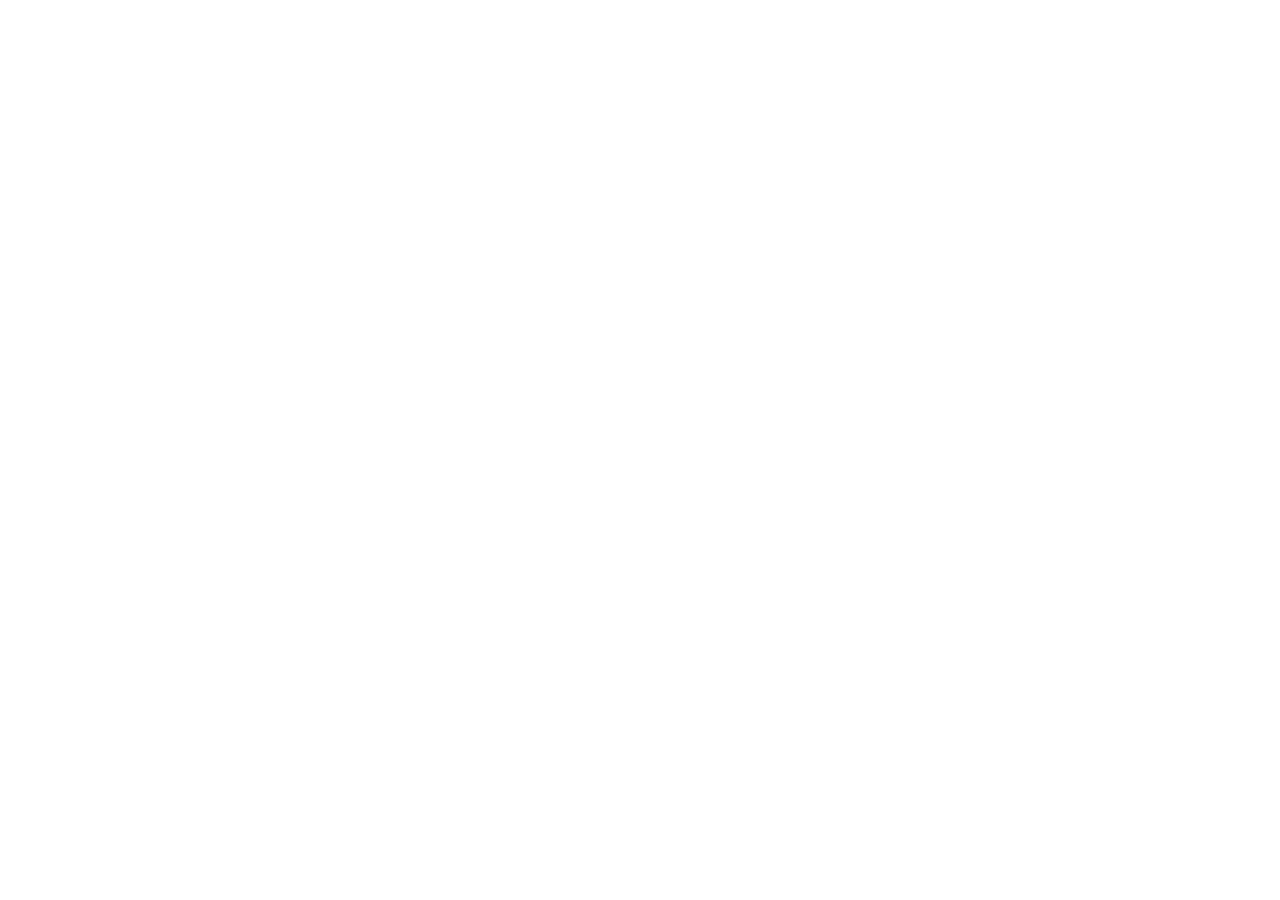
==== commit 1add74cc: "test: verify GPT write access on development branch" ====
--- a/index.html
+++ b/index.html
@@ -1,4635 +1,9 @@
 <!DOCTYPE html>
+<!-- dev-gpt-ui write permission verification -->
 <html lang="zh-Hant">
 <head>
   <meta charset="UTF-8" />
   <meta name="viewport" content="width=device-width, initial-scale=1.0, maximum-scale=1.0, user-scalable=no, viewport-fit=cover" />
   <meta name="apple-mobile-web-app-capable" content="yes" />
   <meta name="apple-mobile-web-app-status-bar-style" content="black-translucent" />
-  <title>雲深後山・採藥歷練 v1.2.0</title>
-  <style>
-    :root {
-      --bg-deep: #131e18;
-      --bg-panel: #1b2b22;
-      --bg-card: #22352a;
-      --ink-light: #f3efd6;
-      --ink-muted: #b7c2ad;
-      --jade: #78988b;
-      --jade-bright: #a3c9b7;
-      --amber: #daad72;
-      --crimson: #bc433b;
-      --spirit-purple: #8e74b5;
-      --border-soft: rgba(218, 173, 114, 0.28);
-      --shadow-heavy: 0 12px 32px rgba(0, 0, 0, 0.55);
-      --font-main: "PingFang TC", "Noto Sans TC", "Microsoft JhengHei", system-ui, -apple-system, sans-serif;
-    }
-
-    * {
-      box-sizing: border-box;
-      -webkit-tap-highlight-color: transparent;
-    }
-
-    html, body {
-      margin: 0;
-      padding: 0;
-      width: 100%;
-      height: 100%;
-      background: var(--bg-deep);
-      color: var(--ink-light);
-      font-family: var(--font-main);
-      overflow: hidden;
-      user-select: none;
-      -webkit-user-select: none;
-    }
-
-    button, select {
-      font-family: inherit;
-      font-size: 0.92rem;
-      color: var(--ink-light);
-      background: #283f33;
-      border: 1px solid var(--border-soft);
-      border-radius: 10px;
-      padding: 0.45rem 0.78rem;
-      cursor: pointer;
-      transition: transform 0.08s ease, background-color 0.15s ease, border-color 0.15s ease;
-    }
-
-    button:hover:not(:disabled) {
-      background: #334f40;
-      border-color: var(--amber);
-    }
-
-    button:active:not(:disabled),
-    button.is-held {
-      transform: scale(0.95);
-      background: #3f604e;
-    }
-
-    button:disabled {
-      opacity: 0.44;
-      cursor: not-allowed;
-    }
-
-    button[aria-pressed="true"] {
-      background: #486956;
-      border-color: #f3cf87;
-      color: #fff8df;
-      font-weight: 700;
-    }
-
-    select {
-      padding: 0.4rem 0.6rem;
-      background: #17241d;
-    }
-
-    [hidden] {
-      display: none !important;
-    }
-
-    #game {
-      position: relative;
-      width: 100%;
-      height: 100dvh;
-      display: flex;
-      flex-direction: column;
-      padding: env(safe-area-inset-top) env(safe-area-inset-right) env(safe-area-inset-bottom) env(safe-area-inset-left);
-      background: radial-gradient(circle at top, #1f3227, #111b15 80%);
-    }
-
-    #game.is-fullscreen {
-      position: fixed;
-      inset: 0;
-      z-index: 999;
-      height: 100dvh;
-    }
-
-    /* 頂部狀態列 */
-    .hud-bar {
-      display: flex;
-      flex-wrap: wrap;
-      align-items: center;
-      justify-content: space-between;
-      gap: 0.4rem 0.75rem;
-      padding: 0.42rem 0.7rem;
-      background: rgba(19, 30, 24, 0.94);
-      border-bottom: 1px solid var(--border-soft);
-      z-index: 10;
-    }
-
-    .vitals {
-      display: flex;
-      flex-wrap: wrap;
-      align-items: center;
-      gap: 0.55rem;
-    }
-
-    .stat-pill {
-      display: inline-flex;
-      align-items: center;
-      gap: 0.35rem;
-      background: rgba(34, 53, 42, 0.9);
-      padding: 0.25rem 0.55rem;
-      border-radius: 999px;
-      border: 1px solid rgba(255, 255, 255, 0.08);
-      font-size: 0.84rem;
-    }
-
-    progress {
-      width: 66px;
-      height: 9px;
-      border-radius: 999px;
-      overflow: hidden;
-      border: none;
-      background: #101914;
-    }
-    progress::-webkit-progress-bar { background: #101914; }
-    #hp::-webkit-progress-value { background: linear-gradient(90deg, #a6342e, #e06358); }
-    #mana::-webkit-progress-value { background: linear-gradient(90deg, #326a8a, #69b8e6); }
-
-    .badge-warn {
-      font-size: 0.8rem;
-      color: #ffd388;
-      background: rgba(120, 62, 28, 0.45);
-      padding: 0.2rem 0.55rem;
-      border-radius: 8px;
-      border: 1px solid rgba(240, 179, 98, 0.4);
-    }
-
-    .badge-ward {
-      font-size: 0.8rem;
-      color: #e6f7ff;
-      background: rgba(54, 110, 138, 0.55);
-      padding: 0.2rem 0.55rem;
-      border-radius: 8px;
-      border: 1px solid #9be0ff;
-    }
-
-    .hud-tools {
-      display: flex;
-      flex-wrap: wrap;
-      align-items: center;
-      gap: 0.35rem;
-    }
-
-    .hud-tools button {
-      padding: 0.34rem 0.6rem;
-      font-size: 0.83rem;
-    }
-
-    .gm-btn {
-      background: linear-gradient(135deg, #6e3552, #8e466b) !important;
-      border-color: #f3a6cb !important;
-      color: #fff2f8 !important;
-      font-weight: 700;
-    }
-
-    .btn-urgent {
-      background: linear-gradient(135deg, #9e332b, #c7473e) !important;
-      border-color: #ffb8a8 !important;
-      color: #fff7f5 !important;
-      font-weight: 700;
-      animation: pulseUrgent 1.1s infinite alternate;
-    }
-
-    @keyframes pulseUrgent {
-      from { box-shadow: 0 0 0 rgba(255, 160, 140, 0.2); }
-      to { box-shadow: 0 0 12px rgba(255, 160, 140, 0.75); }
-    }
-
-    /* 目標與提示橫幅 */
-    .banner-strip {
-      display: flex;
-      flex-wrap: wrap;
-      align-items: center;
-      justify-content: space-between;
-      gap: 0.4rem;
-      padding: 0.3rem 0.75rem;
-      background: rgba(25, 39, 31, 0.88);
-      border-bottom: 1px solid rgba(218, 173, 114, 0.16);
-      font-size: 0.84rem;
-    }
-
-    #goal {
-      font-weight: 700;
-      color: #f6d592;
-    }
-
-    #notice {
-      color: #dce5d3;
-    }
-
-    /* 畫布容器 */
-    .stage-wrap {
-      position: relative;
-      flex: 1 1 auto;
-      min-height: 210px;
-      width: 100%;
-      overflow: hidden;
-      background: #243329;
-    }
-
-    #scene {
-      display: block;
-      width: 100%;
-      height: 100%;
-      outline: none;
-      touch-action: none;
-    }
-
-    /* 採集與蓄力進度條 */
-    #gather-meter {
-      position: absolute;
-      left: 50%;
-      bottom: 14px;
-      transform: translateX(-50%);
-      width: min(320px, 84vw);
-      background: rgba(17, 28, 22, 0.92);
-      border: 1px solid var(--amber);
-      border-radius: 12px;
-      padding: 0.4rem 0.7rem;
-      box-shadow: var(--shadow-heavy);
-      pointer-events: none;
-      z-index: 8;
-    }
-
-    #gather-label {
-      font-size: 0.82rem;
-      color: #f8e5ba;
-      margin-bottom: 0.25rem;
-      text-align: center;
-      font-weight: 600;
-    }
-
-    .meter-track {
-      width: 100%;
-      height: 8px;
-      background: #0d1611;
-      border-radius: 999px;
-      overflow: hidden;
-    }
-
-    #gather-fill {
-      width: 0%;
-      height: 100%;
-      background: linear-gradient(90deg, #76b88e, #f2c879);
-      transition: width 0.04s linear;
-    }
-
-    /* 觸控 / 螢幕虛擬按鍵區 */
-    .controls {
-      display: flex;
-      align-items: center;
-      justify-content: space-between;
-      gap: 0.5rem;
-      padding: 0.45rem 0.65rem;
-      background: rgba(16, 25, 20, 0.96);
-      border-top: 1px solid var(--border-soft);
-      touch-action: none;
-      z-index: 10;
-    }
-
-    .dpad {
-      display: grid;
-      grid-template-columns: repeat(3, 46px);
-      grid-template-rows: repeat(2, 44px);
-      gap: 4px;
-    }
-
-    .dpad button {
-      padding: 0;
-      font-weight: 700;
-      font-size: 1rem;
-      display: flex;
-      align-items: center;
-      justify-content: center;
-      border-radius: 12px;
-    }
-
-    .dpad .up { grid-column: 2; grid-row: 1; }
-    .dpad .left { grid-column: 1; grid-row: 2; }
-    .dpad .down { grid-column: 2; grid-row: 2; }
-    .dpad .right { grid-column: 3; grid-row: 2; }
-
-    .action-cluster {
-      display: flex;
-      flex-wrap: wrap;
-      justify-content: flex-end;
-      gap: 0.35rem;
-      max-width: calc(100% - 155px);
-    }
-
-    .action-cluster button {
-      min-width: 58px;
-      padding: 0.42rem 0.52rem;
-      font-size: 0.8rem;
-      display: flex;
-      flex-direction: column;
-      align-items: center;
-      justify-content: center;
-      line-height: 1.2;
-      border-radius: 12px;
-    }
-
-    .action-cluster button small {
-      font-size: 0.68rem;
-      color: var(--ink-muted);
-    }
-
-    .btn-primary-atk {
-      background: #395c49;
-      border-color: #9ed4b8;
-    }
-
-    .btn-skill {
-      background: #365066;
-      border-color: #8cc5eb;
-    }
-
-    .btn-charm {
-      background: #59442b;
-      border-color: #e6b86e;
-    }
-
-    .btn-portal {
-      background: #274f5c;
-      border-color: #8ce4f2;
-    }
-
-    /* 雲深據點主畫面 (#return-screen) */
-    #return-screen {
-      position: absolute;
-      inset: 0;
-      background: linear-gradient(180deg, #17251e 0%, #121d17 100%);
-      z-index: 30;
-      display: flex;
-      flex-direction: column;
-      overflow: hidden;
-      padding: env(safe-area-inset-top) env(safe-area-inset-right) env(safe-area-inset-bottom) env(safe-area-inset-left);
-    }
-
-    .home-header {
-      display: flex;
-      flex-wrap: wrap;
-      align-items: center;
-      justify-content: space-between;
-      gap: 0.5rem;
-      padding: 0.65rem 0.9rem;
-      background: rgba(24, 38, 30, 0.95);
-      border-bottom: 1px solid var(--border-soft);
-    }
-
-    .home-title-group h1 {
-      margin: 0;
-      font-size: 1.15rem;
-      color: #f6e1b5;
-      letter-spacing: 0.04em;
-    }
-
-    .home-meta {
-      display: flex;
-      flex-wrap: wrap;
-      gap: 0.5rem;
-      font-size: 0.82rem;
-      color: var(--ink-muted);
-      margin-top: 0.15rem;
-    }
-
-    .home-actions {
-      display: flex;
-      flex-wrap: wrap;
-      gap: 0.4rem;
-    }
-
-    .btn-depart {
-      background: linear-gradient(135deg, #3c6b52, #2b523d);
-      border-color: #a9dfc2;
-      font-weight: 700;
-      color: #fffbe8;
-    }
-
-    .tab-bar {
-      display: flex;
-      flex-wrap: wrap;
-      gap: 0.35rem;
-      padding: 0.5rem 0.9rem;
-      background: #15221b;
-      border-bottom: 1px solid rgba(255, 255, 255, 0.07);
-    }
-
-    .tab-bar button {
-      padding: 0.38rem 0.68rem;
-      font-size: 0.84rem;
-    }
-
-    .home-body {
-      flex: 1 1 auto;
-      overflow-y: auto;
-      padding: 0.85rem 0.9rem 1.6rem;
-      -webkit-overflow-scrolling: touch;
-    }
-
-    .recipe-grid {
-      display: grid;
-      grid-template-columns: repeat(auto-fill, minmax(265px, 1fr));
-      gap: 0.75rem;
-    }
-
-    .recipe {
-      background: var(--bg-card);
-      border: 1px solid var(--border-soft);
-      border-radius: 14px;
-      padding: 0.8rem 0.9rem;
-      box-shadow: 0 4px 14px rgba(0, 0, 0, 0.25);
-    }
-
-    .recipe h2 {
-      margin: 0 0 0.35rem;
-      font-size: 1rem;
-      color: #f5dfb0;
-      display: flex;
-      justify-content: space-between;
-      align-items: center;
-      gap: 0.4rem;
-    }
-
-    .recipe h2 small {
-      font-size: 0.78rem;
-      color: var(--jade-bright);
-      font-weight: normal;
-    }
-
-    .recipe p {
-      margin: 0.28rem 0;
-      font-size: 0.85rem;
-      line-height: 1.45;
-      color: #dce4d5;
-    }
-
-    .recipe button {
-      margin-top: 0.45rem;
-    }
-
-    .missing {
-      color: #f29a8d;
-      font-weight: 600;
-    }
-
-    .market-demand {
-      color: #ffd382 !important;
-      font-weight: 600;
-    }
-
-    .library-heading {
-      grid-column: 1 / -1;
-      margin: 0.5rem 0 0.1rem;
-      font-size: 0.98rem;
-      color: #e8cfa0;
-      border-bottom: 1px solid rgba(218, 173, 114, 0.25);
-      padding-bottom: 0.25rem;
-    }
-
-    .copy-tip {
-      font-size: 0.82rem;
-      color: var(--ink-muted);
-      border: none;
-      margin-top: 0;
-    }
-
-    .forge-slots {
-      display: grid;
-      grid-template-columns: repeat(auto-fit, minmax(110px, 1fr));
-      gap: 0.45rem;
-      margin: 0.45rem 0;
-    }
-
-    .forge-slots label {
-      display: flex;
-      flex-direction: column;
-      gap: 0.2rem;
-      font-size: 0.78rem;
-      color: var(--ink-muted);
-    }
-
-    .forge-preview {
-      background: rgba(15, 24, 19, 0.65);
-      padding: 0.55rem 0.7rem;
-      border-radius: 10px;
-      margin: 0.45rem 0;
-    }
-
-    #craft-hint {
-      margin: 0 0 0.75rem;
-      padding: 0.5rem 0.75rem;
-      background: rgba(34, 53, 42, 0.85);
-      border-left: 3px solid var(--amber);
-      border-radius: 8px;
-      font-size: 0.86rem;
-    }
-
-    #craft-hint[data-outcome="success"] {
-      border-left-color: #7cd99b;
-      color: #d6f7e1;
-    }
-
-    #craft-hint[data-outcome="failure"] {
-      border-left-color: #e67c73;
-      color: #ffd6d2;
-    }
-
-    .haul-list {
-      list-style: none;
-      padding: 0;
-      margin: 0.5rem 0 1rem;
-      display: grid;
-      grid-template-columns: repeat(auto-fill, minmax(175px, 1fr));
-      gap: 0.45rem;
-    }
-
-    .haul-list li {
-      background: var(--bg-card);
-      border: 1px solid rgba(255, 255, 255, 0.08);
-      border-radius: 10px;
-      padding: 0.45rem 0.7rem;
-      display: flex;
-      justify-content: space-between;
-      align-items: center;
-      font-size: 0.86rem;
-    }
-
-    .haul-list li.empty {
-      grid-column: 1 / -1;
-      color: var(--ink-muted);
-    }
-
-    .manual-list {
-      list-style: none;
-      padding: 0;
-      margin: 0.4rem 0;
-      display: flex;
-      flex-direction: column;
-      gap: 0.45rem;
-    }
-
-    .manual-list li {
-      background: var(--bg-card);
-      border: 1px solid rgba(255, 255, 255, 0.08);
-      border-radius: 10px;
-      padding: 0.5rem 0.75rem;
-      display: flex;
-      flex-wrap: wrap;
-      justify-content: space-between;
-      align-items: center;
-      gap: 0.4rem;
-      font-size: 0.85rem;
-    }
-
-    /* 浮動面板（背包、武器欄、求援） */
-    .floating-panel {
-      position: absolute;
-      top: 50%;
-      left: 50%;
-      transform: translate(-50%, -50%);
-      width: min(560px, 92vw);
-      max-height: 82dvh;
-      overflow-y: auto;
-      background: #1b2b22;
-      border: 1px solid var(--amber);
-      border-radius: 16px;
-      padding: 1rem 1.1rem;
-      box-shadow: var(--shadow-heavy);
-      z-index: 45;
-      -webkit-overflow-scrolling: touch;
-    }
-
-    .panel-head {
-      display: flex;
-      justify-content: space-between;
-      align-items: center;
-      margin-bottom: 0.65rem;
-      border-bottom: 1px solid rgba(218, 173, 114, 0.25);
-      padding-bottom: 0.45rem;
-    }
-
-    .panel-head h2 {
-      margin: 0;
-      font-size: 1.05rem;
-      color: #f6e1b5;
-    }
-
-    .gear-grid {
-      display: grid;
-      grid-template-columns: repeat(auto-fit, minmax(155px, 1fr));
-      gap: 0.55rem;
-      margin-bottom: 0.75rem;
-    }
-
-    .gear-grid label {
-      display: flex;
-      flex-direction: column;
-      gap: 0.25rem;
-      font-size: 0.82rem;
-      color: var(--ink-muted);
-    }
-
-    #gear-inventory {
-      list-style: none;
-      padding: 0;
-      margin: 0.5rem 0 0;
-      display: flex;
-      flex-direction: column;
-      gap: 0.35rem;
-    }
-
-    #gear-inventory li {
-      background: rgba(16, 25, 20, 0.75);
-      padding: 0.45rem 0.65rem;
-      border-radius: 8px;
-      font-size: 0.84rem;
-    }
-
-    #gear-inventory small {
-      display: block;
-      color: var(--jade-bright);
-      margin-top: 0.15rem;
-    }
-
-    #potion-list {
-      display: flex;
-      flex-wrap: wrap;
-      gap: 0.45rem;
-      margin: 0.5rem 0 0.75rem;
-    }
-
-    /* Dialog 彈窗 */
-    dialog {
-      background: #1b2b22;
-      color: var(--ink-light);
-      border: 1px solid var(--amber);
-      border-radius: 16px;
-      padding: 1.1rem 1.2rem;
-      width: min(520px, 92vw);
-      max-height: 84dvh;
-      overflow-y: auto;
-      box-shadow: var(--shadow-heavy);
-    }
-
-    dialog::backdrop {
-      background: rgba(6, 12, 9, 0.72);
-      backdrop-filter: blur(3px);
-    }
-
-    dialog h2 {
-      margin: 0 0 0.55rem;
-      color: #f6e1b5;
-      font-size: 1.1rem;
-    }
-
-    dialog p, dialog li {
-      font-size: 0.88rem;
-      line-height: 1.5;
-      color: #e2eadc;
-    }
-
-    dialog form {
-      display: flex;
-      flex-wrap: wrap;
-      justify-content: flex-end;
-      gap: 0.5rem;
-      margin-top: 0.85rem;
-    }
-
-    .key-setting {
-      display: flex;
-      justify-content: space-between;
-      align-items: center;
-      padding: 0.35rem 0;
-      border-bottom: 1px solid rgba(255, 255, 255, 0.06);
-      font-size: 0.86rem;
-    }
-
-    @media (max-width: 640px) {
-      .dpad {
-        grid-template-columns: repeat(3, 42px);
-        grid-template-rows: repeat(2, 40px);
-      }
-      .action-cluster button {
-        min-width: 50px;
-        padding: 0.36rem 0.42rem;
-        font-size: 0.75rem;
-      }
-    }
-  </style>
-</head>
-<body>
-  <div id="game" class="is-returned">
-    <!-- 頂部狀態列 -->
-    <header class="hud-bar">
-      <div class="vitals">
-        <span class="stat-pill" id="ver-hud" style="color:#a3c9b7;font-weight:700;">v1.2.0</span>
-        <span class="stat-pill">氣血 <progress id="hp" max="100" value="100"></progress> <strong id="hp-text">100 / 100</strong></span>
-        <span class="stat-pill">靈力 <progress id="mana" max="20" value="20"></progress> <strong id="mana-text">20 / 20</strong></span>
-        <span class="stat-pill" id="merit-hud" style="color:#ffd88a;">功德 0</span>
-        <span class="stat-pill" id="time-hud">白天 · 3:00</span>
-        <span class="stat-pill" id="active-weapon-hud" style="color:#f5dfb0;">主手 · 藍氏配劍</span>
-        <span id="night-warning" class="badge-warn" aria-live="polite"></span>
-        <span id="spirit-ward" class="badge-ward" hidden>護體經文 · 邪傷減半</span>
-      </div>
-      <div class="hud-tools">
-        <button type="button" id="gear-open" aria-expanded="false">武器欄</button>
-        <button type="button" id="skills-open" aria-expanded="false">技能</button>
-        <button type="button" id="bag-open" aria-expanded="false">背包</button>
-        <button type="button" id="assist-open" aria-expanded="false">支援</button>
-        <button type="button" id="rescue-open">煙火撤離</button>
-        <button type="button" id="field-tutorial">說明</button>
-        <button type="button" id="fullscreen-toggle" aria-pressed="false">全螢幕</button>
-      </div>
-    </header>
-
-    <!-- 目標與提示 -->
-    <div class="banner-strip">
-      <span id="goal">沿山道往右走</span>
-      <span id="notice" aria-live="polite">踩在傳送陣上按 F 鍵可隨時傳送回雲深不知處。</span>
-    </div>
-
-    <!-- 2D 遊戲畫布 -->
-    <div class="stage-wrap">
-      <canvas id="scene" tabindex="0" aria-label="雲深後山橫版畫面"></canvas>
-
-      <div id="gather-meter" hidden>
-        <div id="gather-label">採集中…</div>
-        <div class="meter-track"><div id="gather-fill"></div></div>
-      </div>
-
-      <!-- 背包浮動視窗 -->
-      <section id="bag-menu" class="floating-panel" hidden aria-label="隨身背包">
-        <div class="panel-head">
-          <h2>隨身行囊</h2>
-          <button type="button" id="bag-close">關閉</button>
-        </div>
-        <p id="gather-level" style="margin:0 0 0.2rem;font-weight:700;color:#f3cf87;"></p>
-        <p id="gather-mastery" style="margin:0 0 0.6rem;font-size:0.82rem;color:#b7c2ad;"></p>
-        <h3 style="margin:0.4rem 0;font-size:0.92rem;color:#e8cfa0;">傷藥與靈草（服用恢復氣血）</h3>
-        <div id="potion-list"></div>
-        <h3 style="margin:0.4rem 0;font-size:0.92rem;color:#e8cfa0;">隨身抄本</h3>
-        <ul id="field-manuals" class="manual-list"></ul>
-        <h3 style="margin:0.4rem 0;font-size:0.92rem;color:#e8cfa0;">採集材料</h3>
-        <ul id="bag-list" class="haul-list"></ul>
-      </section>
-
-      <!-- 求援浮動視窗 -->
-      <section id="assist-menu" class="floating-panel" hidden aria-label="請求支援">
-        <div class="panel-head">
-          <h2>請求支援</h2>
-          <button type="button" id="assist-close">關閉</button>
-        </div>
-        <p id="assist-status">每趟後山可求援一次</p>
-        <div style="display:flex;flex-wrap:wrap;gap:0.5rem;">
-          <button type="button" id="assist-wei">請魏嬰出手（高傷斬擊）</button>
-          <button type="button" id="assist-lan">請藍忘機撥弦（回血並定住妖獸）</button>
-        </div>
-      </section>
-    </div>
-
-    <!-- 虛擬控制與動作列 -->
-    <footer class="controls" aria-label="操作控制">
-      <div class="dpad">
-        <button type="button" class="up" data-control="up" aria-label="上爬">▲</button>
-        <button type="button" class="left" data-control="left" aria-label="向左">◀</button>
-        <button type="button" class="down" data-control="down" aria-label="下爬">▼</button>
-        <button type="button" class="right" data-control="right" aria-label="向右">▶</button>
-      </div>
-      <div class="action-cluster">
-        <button type="button" data-control="jump">跳躍<small id="key-jump">Space</small></button>
-        <button type="button" data-control="dodge">閃避<small id="key-dodge">Shift</small></button>
-        <button type="button" class="btn-primary-atk" data-control="slash">
-          <span id="slash-label">揮劍</span>
-          <small id="arrow-stock" hidden>箭 18 · 耐40</small>
-        </button>
-        <button type="button" class="btn-skill" data-control="skill">
-          <span id="skill-label">劍訣</span>
-          <small id="key-skill">K</small>
-        </button>
-        <button type="button" class="btn-charm" data-control="charm" title="短按速發，長按灌注靈力可傷邪祟">
-          <span id="charm-label">驅邪符</span>
-          <small id="charm-stock">餘 6</small>
-        </button>
-        <button type="button" data-control="chant"><span id="chant-label">誦經</span><small id="key-chant">R</small></button>
-        <button type="button" data-control="gather"><span id="gather-btn-label">採集</span><small id="key-gather">E</small></button>
-        <button type="button" class="btn-portal" data-control="flight">傳送陣<small id="key-flight">F</small></button>
-        <button type="button" data-control="swap">換手<small id="key-swap">Q</small></button>
-        <button type="button" id="quick-y" data-control="quick0"><span id="quick-label-y">清風</span><small id="quick-key-y">Y</small></button>
-        <button type="button" id="quick-u" data-control="quick1"><span id="quick-label-u">踏雪</span><small id="quick-key-u">U</small></button>
-        <button type="button" id="quick-i" data-control="quick2"><span id="quick-label-i">松濤</span><small id="quick-key-i">I</small></button>
-        <button type="button" id="quick-o" data-control="quick3"><span id="quick-label-o">兵器招式</span><small id="quick-key-o">O</small></button>
-      </div>
-    </footer>
-
-    <!-- 雲深不知處主畫面 -->
-    <main id="return-screen" aria-labelledby="return-title">
-      <div class="home-header">
-        <div class="home-title-group">
-          <h1 id="return-title">雲深不知處 · 藥廬與工坊 <small style="font-size:0.75rem;color:#a3c9b7;font-weight:normal;">v1.2.0</small></h1>
-          <div class="home-meta">
-            <span id="daily-points">第 1 天 · 行動 3 / 3 · 精力 3 / 3</span>
-            <span id="silver-home">銀兩 0 兩</span>
-            <span id="merit-home">功德 0</span>
-            <span id="time-home">白天 · 3:00</span>
-          </div>
-        </div>
-        <div class="home-actions">
-          <button type="button" id="reset" class="btn-depart">傳送進山 (F)</button>
-          <button type="button" id="rest">調息至隔日</button>
-          <button type="button" id="home-gear">武器與技能</button>
-          <button type="button" id="settings-open">按鍵設定</button>
-          <button type="button" id="home-tutorial">玩法說明</button>
-          <button type="button" id="gm-open" class="gm-btn">GM</button>
-        </div>
-      </div>
-
-      <nav class="tab-bar" aria-label="據點設施">
-        <button type="button" data-return-tab="haul" aria-pressed="true">行囊與上繳</button>
-        <button type="button" data-return-tab="brew" aria-pressed="false">煉藥</button>
-        <button type="button" data-return-tab="forge" aria-pressed="false">煉器與修繕</button>
-        <button type="button" data-return-tab="refine" aria-pressed="false">礦石精煉</button>
-        <button type="button" data-return-tab="supplies" aria-pressed="false">符籙與羽箭</button>
-        <button type="button" data-return-tab="library" aria-pressed="false">藏書閣</button>
-        <button type="button" data-return-tab="nightMarket" aria-pressed="false">彩衣鎮夜市</button>
-        <button type="button" data-return-tab="temple" aria-pressed="false">寺院</button>
-        <button type="button" data-return-tab="map" aria-pressed="false">五行歷練圖</button>
-      </nav>
-
-      <div class="home-body">
-        <section id="return-haul">
-          <p id="return-report" style="color:#a9dfc2;font-weight:600;"></p>
-          <div class="recipe" style="margin-bottom:0.8rem;">
-            <h2>邪祟殘息上繳</h2>
-            <p id="offering-status">貢獻 0 · 邪祟殘息 0 件（每份換 2 點）</p>
-            <button type="button" id="offer">上繳全部殘息</button>
-          </div>
-          <h2 style="font-size:0.98rem;color:#e8cfa0;">抄本研讀</h2>
-          <ul id="home-manuals" class="manual-list"></ul>
-          <h2 style="font-size:0.98rem;color:#e8cfa0;margin-top:0.9rem;">本趟帶回戰利品</h2>
-          <ul id="haul-list" class="haul-list"></ul>
-        </section>
-
-        <section id="workbench" hidden>
-          <p id="craft-hint"></p>
-          <div id="recipes" class="recipe-grid"></div>
-        </section>
-      </div>
-
-      <!-- 武器與技能配置面板 -->
-      <section id="gear-menu" class="floating-panel" hidden aria-label="武器與技能配置">
-        <div class="panel-head">
-          <h2>兵器庫與招式配置</h2>
-          <div style="display:flex;gap:0.35rem;">
-            <button type="button" data-gear-page="equipment" aria-pressed="true">裝備欄</button>
-            <button type="button" data-gear-page="skills" aria-pressed="false">快捷技能</button>
-            <button type="button" id="gear-close">關閉</button>
-          </div>
-        </div>
-        <div id="gear-equipment">
-          <div id="gear-fields" class="gear-grid"></div>
-          <h3 style="margin:0.4rem 0;font-size:0.9rem;color:#e8cfa0;">已擁有兵器與耐久</h3>
-          <ul id="gear-inventory"></ul>
-        </div>
-        <div id="gear-skills" hidden>
-          <div style="display:flex;gap:0.4rem;margin-bottom:0.5rem;">
-            <button type="button" data-skill-slot="main" aria-pressed="true">主武器</button>
-            <button type="button" data-skill-slot="off" aria-pressed="false">副武器</button>
-          </div>
-          <p id="skill-weapon" style="font-weight:700;color:#f5dfb0;margin:0.2rem 0;"></p>
-          <ul id="skill-list" class="manual-list"></ul>
-          <div id="skill-bindings">
-            <h3 style="margin:0.6rem 0 0.35rem;font-size:0.9rem;color:#e8cfa0;">快捷鍵位（Y / U / I / O）</h3>
-            <div id="shortcut-fields" class="gear-grid"></div>
-          </div>
-        </div>
-      </section>
-    </main>
-  </div>
-
-  <!-- 按鍵設定 Dialog -->
-  <dialog id="settings-menu">
-    <h2>鍵盤按鍵設定</h2>
-    <p id="key-settings-status" style="color:#a9dfc2;min-height:1.2em;"></p>
-    <div id="key-settings-list"></div>
-    <form method="dialog">
-      <button type="button" id="key-settings-reset">恢復預設</button>
-      <button value="close">完成</button>
-    </form>
-  </dialog>
-
-  <!-- 玩法說明 Dialog -->
-  <dialog id="tutorial">
-    <h2>雲深後山歷練指南</h2>
-    <ul>
-      <li><strong>移動與爬梯</strong>：<code>A / D</code> 移動，<code>W / S</code> 攀爬木梯，<code>Space</code> 跳躍，<code>Shift</code> 閃避。</li>
-      <li><strong>傳送陣切換地圖（F 鍵）</strong>：在橫版地圖上，必須<strong>踩在傳送陣範圍內</strong>並按 <code>F</code> 鍵才會傳送回雲深不知處；在雲深據點按 <code>F</code> 鍵（或點傳送出發）即可傳送進山。若重傷倒地，可直接點上方「煙火撤離」返回雲深。</li>
-      <li><strong>主副武器切換與 YUIO 技能組</strong>：按 <code>Q</code> 鍵會將副武器與主武器互換，<code>Y / U / I / O</code> 快捷欄會同步切換為該武器綁定的技能組。</li>
-      <li><strong>弓箭與驅邪箭矢</strong>：普通羽箭可射傷妖獸與有紅條肉身的「走屍」；在「符籙與羽箭」製作「破邪朱砂箭」並於背包或武器欄切換裝填，即可直接射傷純靈體（游魂、怨靈）的黑色怨氣！</li>
-      <li><strong>寺院開光與功德超渡</strong>：在寺院可為<strong>古琴開光（伽藍之音）</strong>，使琴音額外鎮住邪祟；累積<strong>功德</strong>後，在野外按 <code>R</code> 誦經可消耗 2 點功德直接超渡一般與半血菁英邪祟（首領級單位會顯示「怨氣深重無法超渡」）。</li>
-    </ul>
-    <form method="dialog">
-      <button value="close">明白了</button>
-    </form>
-  </dialog>
-
-  <!-- 入夜指引 Dialog -->
-  <dialog id="night-guide">
-    <h2>夜幕降臨 · 邪祟出沒</h2>
-    <p>入夜後白日妖獸已歸巢，山道上會出現<strong>游魂、走屍與怨靈</strong>。</p>
-    <ul>
-      <li><strong>游魂 / 怨靈</strong>只有黑色「怨氣」條，純物理刀劍與普通羽箭會直接穿過。</li>
-      <li>使用<strong>古琴（寺院開光可獲伽藍之音鎮邪）、耗靈劍訣、破邪朱砂箭、誦經（R，有功德可超渡）</strong>，或<strong>長按符籙（L）灌注靈力</strong>即可消去邪祟怨氣！</li>
-    </ul>
-    <form method="dialog">
-      <button value="close">謹記在心</button>
-    </form>
-  </dialog>
-
-  <!-- 煙火撤離 Dialog -->
-  <dialog id="rescue">
-    <h2>施放雲深求救煙火</h2>
-    <p id="rescue-cost">藍家弟子會接你回雲深，並從行囊中挑走部分材料。</p>
-    <form method="dialog">
-      <button value="cancel">繼續探索</button>
-      <button value="rescue">施放煙火撤離</button>
-    </form>
-  </dialog>
-
-  <!-- GM 測試選單 Dialog -->
-  <dialog id="gm-menu">
-    <h2>GM 測試面板</h2>
-    <p id="gm-message" style="color:#a9dfc2;min-height:1.2em;"></p>
-    <div style="display:flex;flex-wrap:wrap;gap:0.45rem;margin-bottom:0.65rem;">
-      <button type="button" data-gm-grant="forge">領取五行礦石、高階精礦、藥草與獸材</button>
-      <button type="button" data-gm-grant="night">領取夜獵特產、殘息與 6 點功德</button>
-      <button type="button" data-gm-grant="supplies">領取藥品、三階符籙與各類羽箭</button>
-    </div>
-    <form method="dialog">
-      <button value="day">切換為白天</button>
-      <button value="night">切換為黑夜</button>
-      <button value="clearing">傳送至夜間林間空地</button>
-      <button value="close">關閉</button>
-    </form>
-  </dialog>
-
-  <script>
-    "use strict";
-    const byId = id => document.getElementById(id);
-    const canvas = byId("scene");
-    const ctx = canvas.getContext("2d");
-
-    const height = 430;
-    const ground = 362;
-    const homeWorld = 7400;
-    const maxHp = 100;
-    const maxMana = 20;
-    const dailyActions = 3;
-    const dailyEnergy = 3;
-    const phaseLength = 180000;
-    const duskLength = 25000;
-    const nightClearingStart = 6650;
-    const maxPixelRatio = 2;
-    const forgeBlueprintLevel = 2;
-    const maxStudyRank = 5;
-    const exorciseMeritCost = 2;
-
-    let viewWidth = 960;
-    let world = homeWorld;
-    let camera = 0;
-    let time = 0;
-    let lastFrame;
-    let result = "";
-    let note = "";
-    let goal = "";
-    let returned = true;
-    let returnTab = "haul";
-    let returnReport = "";
-    let choosingBag = false;
-    let choosingAssist = false;
-    let choosingGear = false;
-    let choosingDialog = false;
-    let assistUsed = false;
-    let rescueRemaining = 0;
-    let nightStage = "";
-    let clockCycle = -1;
-    let menuPausedAt = null;
-    let gearPage = "equipment";
-    let skillSlot = "main";
-    let selectedElement = "wood";
-    let forgeType = "forged";
-    let forgeEnchant = "";
-    let forgeDraft = {};
-    let refineChoice = "iron";
-    let recordingKey = "";
-    let preferredDirection = 1;
-    let jumpDeadline = 0;
-    let attackQueue = null;
-    let gatherSession = null;
-    let displayedGatherLabel;
-    let wolfCall = null;
-    let lastSign = null;
-    let currentRoute = null;
-
-    // 遠程與蓄力狀態
-    let charmCharge = null;
-    let bowBashReadyAt = 0;
-    let hideCharmStreak = 0;
-
-    const keys = new Set();
-    const touches = new Map();
-    const directionalActions = new Set(["left", "right", "up", "down"]);
-    const buttons = Array.from(document.querySelectorAll(".controls button[data-control]"));
-    const directionButtons = buttons.filter(btn => directionalActions.has(btn.dataset.control));
-
-    const settingsMenu = byId("settings-menu");
-    const tutorial = byId("tutorial");
-    const nightGuide = byId("night-guide");
-    const rescueDialog = byId("rescue");
-    const gmMenu = byId("gm-menu");
-
-    const clamp = (v, min, max) => Math.max(min, Math.min(max, v));
-
-    // 按鍵映射
-    const movementKeys = {
-      ArrowLeft: "left", KeyA: "left",
-      ArrowRight: "right", KeyD: "right",
-      ArrowUp: "up", KeyW: "up",
-      ArrowDown: "down", KeyS: "down"
-    };
-    const keyboardActions = {
-      slash: ["普通攻擊", "KeyJ"],
-      dodge: ["閃避", "ShiftLeft"],
-      skill: ["兵器招式", "KeyK"],
-      quick0: ["快捷欄 1", "KeyY"],
-      quick1: ["快捷欄 2", "KeyU"],
-      quick2: ["快捷欄 3", "KeyI"],
-      quick3: ["快捷欄 4", "KeyO"],
-      swap: ["切換主副武器", "KeyQ"],
-      gear: ["打開裝備欄", "KeyP"],
-      jump: ["跳躍", "Space"],
-      flight: ["傳送陣傳送", "KeyF"],
-      gather: ["採集／拾取", "KeyE"],
-      charm: ["使用符籙（長按蓄力）", "KeyL"],
-      chant: ["誦經／功德超渡", "KeyR"]
-    };
-    const defaultKeyboard = Object.fromEntries(Object.entries(keyboardActions).map(([k, [, code]]) => [k, code]));
-    let keymap = {};
-
-    const keyDisplayNames = {
-      Space: "Space", ShiftLeft: "Shift", ShiftRight: "R-Shift",
-      Backquote: "`", Minus: "-", Equal: "=", BracketLeft: "[", BracketRight: "]",
-      Backslash: "\\", Semicolon: ";", Quote: "'", Comma: ",", Period: ".", Slash: "/"
-    };
-    function keyCodeLabel(code) {
-      if (!code) return "—";
-      if (keyDisplayNames[code]) return keyDisplayNames[code];
-      if (code.startsWith("Key")) return code.slice(3);
-      if (code.startsWith("Digit")) return code.slice(5);
-      return code;
-    }
-    function actionKeyName(action) {
-      return keyCodeLabel(journey.keyboard[action]);
-    }
-    function canBindKey(code) {
-      if (Object.hasOwn(movementKeys, code)) return false;
-      return code.startsWith("Key") || code.startsWith("Digit") || Object.hasOwn(keyDisplayNames, code);
-    }
-    function refreshKeyboard() {
-      keymap = { ...movementKeys };
-      for (const [action, code] of Object.entries(journey.keyboard)) {
-        if (code) keymap[code] = action;
-      }
-      for (const [action, elId] of [
-        ["jump", "key-jump"], ["dodge", "key-dodge"], ["skill", "key-skill"],
-        ["chant", "key-chant"], ["gather", "key-gather"], ["flight", "key-flight"], ["swap", "key-swap"],
-        ["quick0", "quick-key-y"], ["quick1", "quick-key-u"], ["quick2", "quick-key-i"], ["quick3", "quick-key-o"]
-      ]) {
-        const el = byId(elId);
-        if (el) el.textContent = actionKeyName(action);
-      }
-      const resetBtn = byId("reset");
-      if (resetBtn) resetBtn.textContent = "傳送進山 (" + actionKeyName("flight") + ")";
-    }
-
-    // 材料與礦石資料庫
-    const oreGrades = { 1: "凡品", 2: "良品", 3: "上品", 4: "極品" };
-    const materials = {
-      iron: { name: "玄鐵礦", tag: "礦石", element: "金", grade: 1, baseOre: "iron", color: "#9cb0b8", gatherTime: 1.5, xp: 10 },
-      iron_2: { name: "白鐵精礦", tag: "礦石", element: "金", grade: 2, baseOre: "iron", color: "#b7ced6", gatherTime: 1.8, xp: 16 },
-      iron_3: { name: "星隕神鐵", tag: "礦石", element: "金", grade: 3, baseOre: "iron", color: "#d5ecf5", gatherTime: 2.2, xp: 24 },
-      woodOre: { name: "青木石", tag: "礦石", element: "木", grade: 1, baseOre: "woodOre", color: "#79a87a", gatherTime: 1.5, xp: 10 },
-      woodOre_2: { name: "松脂靈木", tag: "礦石", element: "木", grade: 2, baseOre: "woodOre", color: "#97cc98", gatherTime: 1.8, xp: 16 },
-      woodOre_3: { name: "建木心髓", tag: "礦石", element: "木", grade: 3, baseOre: "woodOre", color: "#bce8bd", gatherTime: 2.2, xp: 24 },
-      waterOre: { name: "寒水石", tag: "礦石", element: "水", grade: 1, baseOre: "waterOre", color: "#6ea8c9", gatherTime: 1.5, xp: 10 },
-      waterOre_2: { name: "清泉靈玉", tag: "礦石", element: "水", grade: 2, baseOre: "waterOre", color: "#93cceb", gatherTime: 1.8, xp: 16 },
-      waterOre_3: { name: "玄冥冰晶", tag: "礦石", element: "水", grade: 3, baseOre: "waterOre", color: "#bde8ff", gatherTime: 2.2, xp: 24 },
-      fireOre: { name: "赤炎石", tag: "礦石", element: "火", grade: 1, baseOre: "fireOre", color: "#d47955", gatherTime: 1.5, xp: 10 },
-      fireOre_2: { name: "流火晶", tag: "礦石", element: "火", grade: 2, baseOre: "fireOre", color: "#f09973", gatherTime: 1.8, xp: 16 },
-      fireOre_3: { name: "赤心火髓", tag: "礦石", element: "火", grade: 3, baseOre: "fireOre", color: "#ffc2a6", gatherTime: 2.2, xp: 24 },
-      earthOre: { name: "赤土石", tag: "礦石", element: "土", grade: 1, baseOre: "earthOre", color: "#b89968", gatherTime: 1.5, xp: 10 },
-      earthOre_2: { name: "玄岩石", tag: "礦石", element: "土", grade: 2, baseOre: "earthOre", color: "#d6b885", gatherTime: 1.8, xp: 16 },
-      earthOre_3: { name: "戊土精金", tag: "礦石", element: "土", grade: 3, baseOre: "earthOre", color: "#f2dab0", gatherTime: 2.2, xp: 24 },
-
-      mint: { name: "清心草", tag: "草藥", color: "#72b37c", heal: 14, gatherTime: 0.9, quickLevel: 1, xp: 8 },
-      fern: { name: "翠羽蕨", tag: "草藥", color: "#5f9e6b", heal: 18, gatherTime: 1.1, quickLevel: 2, xp: 11 },
-      heartFlower: { name: "赤心蓮", tag: "草藥", look: "heartFlower", color: "#e37b74", heal: 28, gatherTime: 1.4, quickLevel: 3, xp: 15 },
-      fireGrass: { name: "陽炎草", tag: "草藥", look: "fireGrass", color: "#ef8e4b", heal: 24, gatherTime: 1.4, quickLevel: 3, xp: 15 },
-      earthFungus: { name: "黃精靈芝", tag: "草藥", look: "earthFungus", color: "#d96b59", heal: 32, gatherTime: 1.5, quickLevel: 4, xp: 18 },
-
-      moonlightBloom: { name: "月華鈴蘭", tag: "夜草", nightOnly: true, color: "#9fd6ff", heal: 22, gatherTime: 1.3, xp: 18 },
-      nightDew: { name: "幽露苔", tag: "夜草", nightOnly: true, color: "#b69ef2", heal: 20, gatherTime: 1.3, xp: 18 },
-      shadowRoot: { name: "墨影參", tag: "夜草", nightOnly: true, color: "#7ec4b6", heal: 26, gatherTime: 1.4, xp: 20 },
-
-      wood: { name: "青木料", tag: "木材", color: "#9c7852", gatherTime: 1.2, xp: 9 },
-      beastHide: { name: "妖獸皮", tag: "獸材", color: "#8f6b52", xp: 8 },
-      blood: { name: "妖獸精血", tag: "獸材", color: "#b8433b", xp: 10 },
-      scale: { name: "硬鱗甲", tag: "獸材", color: "#6d8578", xp: 10 },
-      claw: { name: "利爪", tag: "獸材", color: "#d6cab4", xp: 12 },
-      core: { name: "妖丹碎晶", tag: "獸材", color: "#e6a856", xp: 16 },
-      remnant: { name: "邪祟殘息", tag: "靈材", color: "#a588d4", xp: 14 }
-    };
-
-    const refiningRecipes = {
-      1: { amount: 3, herbs: 1, herb: "mint" },
-      2: { amount: 3, herbs: 2, herb: "heartFlower" }
-    };
-
-    const recipes = {
-      healingSalve: { name: "雲深金創膏", kind: "brew", heal: 34, cost: { mint: 2, fern: 1 } },
-      spiritDecoction: { name: "清心回元湯", kind: "brew", heal: 52, cost: { heartFlower: 1, earthFungus: 1, mint: 1 } },
-      blade: { name: "鍛造兵器", kind: "forge", cost: {} }
-    };
-
-    // 符籙與羽箭（新增專傷邪祟的「破邪朱砂箭」）
-    const ammoRecipes = {
-      exorcisePaper: { name: "黃紙·驅邪符", element: "exorcise", tier: 1, power: 1.0, yield: 4, cost: { mint: 1, wood: 1 }, desc: "入門驅邪符，專傷邪祟黑條怨氣。" },
-      thunderPaper: { name: "黃紙·雷擊符", element: "thunder", tier: 1, power: 1.0, yield: 4, cost: { fireGrass: 1, wood: 1 }, desc: "短按麻痺活體妖獸與走屍；長按蓄力灌靈可傷靈體邪祟。" },
-      firePaper: { name: "黃紙·烈火符", element: "fire", tier: 1, power: 1.0, yield: 4, cost: { fireGrass: 1, mint: 1 }, desc: "短按點燃灼燒妖獸；長按蓄力灌靈可燃燒邪祟怨氣。" },
-      exorciseWood: { name: "靈木·鎮魂符", element: "exorcise", tier: 2, power: 1.45, yield: 3, cost: { wood: 2, moonlightBloom: 1 }, desc: "二階靈木符，驅邪威力大幅提升。" },
-      thunderWood: { name: "靈木·紫電符", element: "thunder", tier: 2, power: 1.45, yield: 3, cost: { wood: 2, fireOre: 1 }, desc: "二階靈木雷符，麻痺更久，蓄力灌靈傷魂更強。" },
-      fireWood: { name: "靈木·焚邪符", element: "fire", tier: 2, power: 1.45, yield: 3, cost: { wood: 2, fireGrass: 2 }, desc: "二階靈木火符，高溫灼燒，蓄力灌靈可焚滅邪祟。" },
-      exorciseHide: { name: "獸皮·血鎮符", element: "exorcise", tier: 3, power: 2.0, backlash: true, yield: 3, cost: { beastHide: 1, blood: 1, remnant: 1 }, desc: "三階獸皮符，威力極強；單趟每第 3 張會觸發妖血反噬。" },
-      thunderHide: { name: "獸皮·天雷符", element: "thunder", tier: 3, power: 2.0, backlash: true, yield: 3, cost: { beastHide: 1, blood: 1, fireOre: 1 }, desc: "三階獸皮雷符；單趟每第 3 張會觸發妖血反噬。" },
-      fireHide: { name: "獸皮·業火符", element: "fire", tier: 3, power: 2.0, backlash: true, yield: 3, cost: { beastHide: 1, blood: 1, core: 1 }, desc: "三階獸皮火符；單趟每第 3 張會觸發妖血反噬。" },
-      bambooArrow: { name: "青竹羽箭", yield: 12, cost: { wood: 1 }, desc: "輕便竹箭，專攻活體妖獸與有紅條肉身的走屍。" },
-      ironTip: { name: "玄鐵破甲箭", yield: 10, cost: { wood: 1, iron: 1 }, desc: "重鏃破甲箭（傷害 +4、破甲 +2），專攻厚皮妖獸與走屍肉身。" },
-      cinnabarArrow: { name: "破邪朱砂箭", spiritual: true, yield: 10, cost: { wood: 1, mint: 1 }, desc: "箭鏃染有硃砂與清心咒印，可直接射傷游魂、怨靈等純靈體邪祟的黑條怨氣（亦傷實體）。" }
-    };
-    const charmKeys = Object.keys(ammoRecipes).filter(k => ammoRecipes[k].element);
-    const arrowKeys = ["bambooArrow", "ironTip", "cinnabarArrow"];
-
-    // 武器原型與數值（已徹底移除長杖、法杖）
-    const weaponTypeProfiles = {
-      "劍": { slashCd: 0.28, dodgeCd: 0.62, lockDodgeOnSlash: 0, maxDurability: 50 },
-      "刀": { slashCd: 0.42, dodgeCd: 0.90, lockDodgeOnSlash: 0.24, maxDurability: 50 },
-      "弓": { slashCd: 0.34, dodgeCd: 0.72, lockDodgeOnSlash: 0, maxDurability: 40 },
-      "符": { slashCd: 0.32, dodgeCd: 0.56, lockDodgeOnSlash: 0, maxDurability: 45 },
-      "琴": { slashCd: 0.40, dodgeCd: 0.78, lockDodgeOnSlash: 0, maxDurability: 999 }
-    };
-
-    const weaponStats = {
-      plain: { name: "藍氏配劍", type: "劍", bonus: 0, pierce: 0, skill: "劍訣", skillCost: 2, maxDurability: 50 },
-      fieldBow: { name: "竹弓", type: "弓", bonus: 1, pierce: 1, reachBonus: 90, skill: "弓身擊退", skillCost: 0, maxDurability: 40 },
-      talismanDisk: { name: "朱砂符盤", type: "符", bonus: 1, pierce: 2, skill: "催符灌靈", skillCost: 0, maxDurability: 45 },
-      qin: { name: "藍氏入門古琴", type: "琴", bonus: 0, pierce: 0, skill: "琴曲", skillCost: 2, maxDurability: 999 },
-      forged: { name: "五行鋼劍", type: "劍", bonus: 3, pierce: 4, skillBonus: 2, skill: "劍訣", skillCost: 2, maxDurability: 80 }
-    };
-
-    // 煉器教學三類兵器（已移除青木杖）
-    const tutorialWeapons = {
-      lessonSword: { name: "霜紋劍", type: "劍", ore: "霜紋鐵", label: "揮劍", bonus: 2, pierce: 2, skill: "劍訣", skillCost: 2, maxDurability: 60, detail: "揮劍與劍訣傷害 +2、破甲 +2，閃避靈活。" },
-      lessonBlade: { name: "炎鐵刀", type: "刀", ore: "炎鐵礦", label: "劈砍", skill: "狂斬", bonus: 5, pierce: 1, drain: 3, healthCost: 1, maxDurability: 60, detail: "高傷破甲 +5、出刀後搖較長且短暫鎖閃避；出刀耗 1 氣血，命中恢復 3 氣血。" },
-      lessonBow: { name: "風紋弓", type: "弓", ore: "風紋木", label: "射箭", skill: "弓身擊退", bonus: 2, pierce: 1, reachBonus: 110, skillCost: 0, maxDurability: 55, detail: "普攻射出羽箭（耗1箭1耐久）；技能【弓身擊退】0靈力、大範圍推遠敵人（CD 1.6秒、耗2耐久）。" }
-    };
-
-    // 五行煉器系統完整配置（已移除寒水靈杖）
-    const forgedTypes = {
-      forged: { name: "五行鋼劍", fixed: "iron", type: "劍", label: "揮劍", skill: "劍訣", skillCost: 2, maxDurability: 85 },
-      forgedBlade: { name: "烈陽刀", fixed: "fireOre", type: "刀", label: "劈砍", skill: "狂斬", skillCost: 3, drain: 3, healthCost: 1, maxDurability: 80 },
-      forgedBow: { name: "青竹神弓", fixed: "woodOre", type: "弓", label: "射箭", skill: "弓身擊退", skillCost: 0, reachBonus: 120, maxDurability: 75 }
-    };
-
-    const forgeElements = [
-      { tag: "金", element: "金", stat: "bonus", label: "近戰/基礎傷害", values: { 1: 3, 2: 5, 3: 8 } },
-      { tag: "木", element: "木", stat: "reachBonus", label: "攻擊距離", values: { 1: 12, 2: 36, 3: 75 } },
-      { tag: "水", element: "水", stat: "skillCost", label: "招式靈耗", values: { 1: 2, 2: 1, 3: 1 } },
-      { tag: "火", element: "火", stat: "skillBonus", label: "招式額外傷害", values: { 1: 2, 2: 5, 3: 9 } },
-      { tag: "土", element: "土", stat: "pierce", label: "破甲", values: { 1: 4, 2: 6, 3: 9 } }
-    ];
-
-    const enchants = {
-      blood: { stat: "drain", value: 2, text: "吸血 +2" },
-      core: { stat: "skillBonus", value: 4, text: "招式傷害 +4" },
-      claw: { stat: "pierce", value: 2, text: "破甲 +2" },
-      scale: { stat: "guard", value: 2, text: "護身 −2" }
-    };
-
-    const weaponSlots = { main: "主武器", off: "副武器" };
-    const shortcutKeys = ["y", "u", "i", "o"];
-
-    // 劍訣分化
-    const swordArts = {
-      clear: { name: "《清風》", reach: 188, damage: 13, pierce: 2, cost: 2, knockback: 95, text: "遠距劍氣波（188），橫掃前方並大幅震退敵人、打斷蓄力。" },
-      snow: { name: "《踏雪》", reach: 134, damage: 14, pierce: 3, cost: 2, slowTime: 3.6, text: "中距寒霜劍氣（134），命中使敵方緩速 3.6 秒，並獲短暫護體反擊。" },
-      pine: { name: "《松濤》", reach: 92, damage: 24, pierce: 6, cost: 2, text: "近身重斬（92），高傷高破甲；閃避後 2 秒內施放傷害再暴增。" }
-    };
-
-    const qinSongs = {
-      rest: { name: "《歸寧引》", color: "#a8ede9", text: "削減附近邪祟怨氣，並安撫游魂，使其停止追逐。" },
-      stay: { name: "《留君引》", color: "#e4cbff", text: "削減附近邪祟怨氣，並暫時定住走屍。" },
-      purify: { name: "《清暝曲》", color: "#ffe5a4", text: "削去一半怨氣；已安撫或定住的邪祟可一曲驅散。" }
-    };
-    const qinBasicAttack = { name: "琴音攻擊", cost: 1, cooldown: 0.40, radius: 160, damage: 16, color: "#a8d7ed" };
-
-    const chant = { cost: 2, radius: 165, damage: 6, wardTime: 4 };
-
-    const manuals = {
-      clear: { name: "清風劍訣", text: swordArts.clear.text },
-      snow: { name: "踏雪劍訣", text: swordArts.snow.text },
-      pine: { name: "松濤劍訣", text: swordArts.pine.text },
-      rest: { name: "歸寧引譜", text: qinSongs.rest.text },
-      stay: { name: "留君引譜", text: qinSongs.stay.text },
-      purify: { name: "清暝曲譜", text: qinSongs.purify.text },
-      heal: { name: "百草單方", text: "研讀與製藥熟練後，能提高丹藥恢復量。" },
-      chant: { name: "清心經卷", text: "寺院領取經書後隨時可以誦經；有功德時可消耗 2 點功德直接超渡邪祟。" }
-    };
-
-    const weaponSkillDescriptions = {
-      "劍": "施展當前選定的劍訣。",
-      "刀": "狂猛劈砍周身敵人，高傷破甲，命中可吸取氣血。",
-      "弓": "【常駐保底 · 0靈力】不論有沒有箭皆可施放！大範圍橫掃並將敵人遠遠擊退、打斷蓄力（冷卻 1.6 秒，僅耗 2 點耐久）。",
-      "符": "催動當前裝備的符籙（長按快捷鍵可耗靈蓄力）。",
-      "琴": "撥動琴弦奏出音律，削減邪祟怨氣並安撫定身；寺院開光後可觸發伽藍之音鎮住邪祟。"
-    };
-
-    const shortcutNames = {
-      "": "留空",
-      "action:skill": "兵器招式",
-      "art:clear": "《清風》",
-      "art:snow": "《踏雪》",
-      "art:pine": "《松濤》",
-      "song:rest": "《歸寧引》",
-      "song:stay": "《留君引》",
-      "song:purify": "《清暝曲》",
-      ...Object.fromEntries(charmKeys.map(k => ["charm:" + k, ammoRecipes[k].name])),
-      ...Object.fromEntries(arrowKeys.map(k => ["arrow:" + k, ammoRecipes[k].name]))
-    };
-
-    const moves = {
-      slash: { reach: 82, damage: 9, pierce: 1, cooldown: 0.29, cost: 0 },
-      skill: { reach: 128, damage: 16, pierce: 3, cooldown: 0.43, cost: 2 },
-      charm: { speed: 540, damage: 12, pierce: 2, cooldown: 0.34, life: 0.62, cost: 0 }
-    };
-
-    const studyBooks = {
-      medicine: { title: "《藥理入門》", effect: "每級研讀製藥多恢復 2 點氣血。" },
-      forge: { title: "《煉器心訣》", effect: "每級研讀鍛造成功率提高 2 個百分點，上限 100%。" },
-      sword: { title: "《劍術精要》", effect: "每級研讀佩劍的劍訣傷害增加 2 點。" }
-    };
-
-    const nightMarket = {
-      moonlightBloom: { regular: 18, premium: 55, buyer: "藥鋪掌櫃", reason: "難得在月下採到的清涼藥引。" },
-      nightDew: { regular: 26, premium: 80, buyer: "畫師", reason: "托人收購夜花研製幽藍顏料。" },
-      shadowRoot: { regular: 38, premium: 120, buyer: "木工", reason: "要用完整靈參打磨雕花器具。" }
-    };
-
-    const residentErrands = {
-      herbalist: { resident: "藥鋪姑娘", text: "替山里採藥人備幾株清心草與翠羽蕨。", cost: { mint: 2, fern: 1 }, merit: 2 },
-      smith: { resident: "潭口匠師", text: "缺兩份青木料與玄鐵礦，想修補潭邊棧道。", cost: { iron: 2, wood: 2 }, merit: 2 }
-    };
-
-    const gatherThresholds = [0, 30, 80, 160, 280];
-
-    // 玩家存檔狀態
-    const defaultJourney = () => ({
-      silver: 20,
-      merit: 0,
-      contribution: 0,
-      scripture: false,
-      nightGuideSeen: false,
-      epoch: Date.now(),
-      homeClears: [],
-      blessedQins: {},
-      errands: {},
-      forged: {},
-      durability: { plain: 50, fieldBow: 40, talismanDisk: 45, qin: 999 },
-      gear: {
-        main: "plain",
-        off: "qin",
-        art: "clear",
-        song: "purify",
-        charm: "exorcisePaper",
-        arrow: "bambooArrow"
-      },
-      shortcuts: {
-        main: ["art:clear", "art:snow", "art:pine", ""],
-        off: ["song:rest", "song:stay", "song:purify", ""]
-      },
-      stock: {
-        exorcisePaper: 6, thunderPaper: 4, firePaper: 4,
-        exorciseWood: 0, thunderWood: 0, fireWood: 0,
-        exorciseHide: 0, thunderHide: 0, fireHide: 0,
-        bambooArrow: 18, ironTip: 6, cinnabarArrow: 6
-      },
-      copies: {
-        clear: { read: 1, practice: 0 },
-        snow: { read: 1, practice: 0 },
-        pine: { read: 1, practice: 0 },
-        rest: { read: 1, practice: 0 },
-        stay: { read: 1, practice: 0 },
-        purify: { read: 1, practice: 0 }
-      },
-      keyboard: { ...defaultKeyboard }
-    });
-
-    let journey = defaultJourney();
-    let bag = Object.fromEntries(Object.keys(materials).map(k => [k, 0]));
-    bag.mint = 2; bag.wood = 2; bag.iron = 2;
-    let potions = { healingSalve: 1, spiritDecoction: 0 };
-    let routine = { day: 1, actions: dailyActions, energy: dailyEnergy };
-    let studyRanks = { medicine: 0, forge: 0, sword: 0 };
-    let gatherXp = 0;
-    let forgeLesson = null;
-    let ownsForgedSword = false;
-    let forgedOres = null;
-    let ownedForgeRank = 1;
-    let expeditionClears = { wood: 0, fire: 0, earth: 0, metal: 0, water: 0 };
-
-    const GAME_VERSION = "v1.2.0";
-    const storageKey = "yunshen_save_v1_2_0";
-    function saveGathering() {
-      try {
-        localStorage.setItem(storageKey, JSON.stringify({
-          journey, bag, potions, routine, studyRanks, gatherXp, forgeLesson, ownsForgedSword, forgedOres, ownedForgeRank, expeditionClears
-        }));
-      } catch {}
-    }
-    function loadGathering() {
-      try {
-        const raw = localStorage.getItem(storageKey);
-        if (!raw) return;
-        const data = JSON.parse(raw);
-        if (data.journey) {
-          journey = {
-            ...defaultJourney(),
-            ...data.journey,
-            blessedQins: data.journey.blessedQins || {},
-            gear: { ...defaultJourney().gear, ...data.journey.gear },
-            stock: { ...defaultJourney().stock, ...data.journey.stock },
-            durability: { ...defaultJourney().durability, ...data.journey.durability },
-            keyboard: { ...defaultKeyboard, ...data.journey.keyboard },
-            shortcuts: {
-              main: Array.isArray(data.journey.shortcuts?.main) ? data.journey.shortcuts.main : defaultJourney().shortcuts.main,
-              off: Array.isArray(data.journey.shortcuts?.off) ? data.journey.shortcuts.off : defaultJourney().shortcuts.off
-            }
-          };
-        }
-        if (data.bag) bag = { ...bag, ...data.bag };
-        if (data.potions) potions = { ...potions, ...data.potions };
-        if (data.routine) routine = { ...routine, ...data.routine };
-        if (data.studyRanks) studyRanks = { ...studyRanks, ...data.studyRanks };
-        if (typeof data.gatherXp === "number") gatherXp = data.gatherXp;
-        if (data.forgeLesson) {
-          // 若舊存檔為已刪除的杖類教學，安全轉為劍類教學
-          if (data.forgeLesson.weapon === "lessonStaff") {
-            forgeLesson = { weapon: "lessonSword", done: data.forgeLesson.done };
-          } else {
-            forgeLesson = data.forgeLesson;
-          }
-        }
-        if (data.ownsForgedSword) ownsForgedSword = data.ownsForgedSword;
-        if (data.forgedOres) forgedOres = data.forgedOres;
-        if (data.ownedForgeRank) ownedForgeRank = data.ownedForgeRank;
-        if (data.expeditionClears) expeditionClears = { ...expeditionClears, ...data.expeditionClears };
-
-        // 清理已移除的杖類存檔殘留
-        delete journey.forged.forgedStaff;
-        if (journey.gear.main === "lessonStaff" || journey.gear.main === "forgedStaff") journey.gear.main = "plain";
-        if (journey.gear.off === "lessonStaff" || journey.gear.off === "forgedStaff") journey.gear.off = "";
-        if (!Object.hasOwn(ammoRecipes, journey.gear.arrow)) journey.gear.arrow = "bambooArrow";
-      } catch {}
-    }
-    loadGathering();
-
-    // 武器與耐久計算
-    function weaponMaxDurability(key) {
-      if (weaponStats[key]) return weaponStats[key].maxDurability || 50;
-      if (tutorialWeapons[key]) return tutorialWeapons[key].maxDurability || 60;
-      if (forgedTypes[key]) return forgedTypes[key].maxDurability || 85;
-      return 50;
-    }
-    function getDurability(key = journey.gear.main) {
-      if (!key || key === "qin") return 999;
-      if (journey.durability[key] === undefined) journey.durability[key] = weaponMaxDurability(key);
-      return journey.durability[key];
-    }
-    function spendDurability(amount, key = journey.gear.main) {
-      if (!key || key === "qin") return;
-      journey.durability[key] = Math.max(0, getDurability(key) - amount);
-      saveGathering();
-    }
-    function oreStat(el, oreKey) {
-      if (!oreKey || !materials[oreKey]) return undefined;
-      const g = materials[oreKey].grade || 1;
-      return el.values[g] ?? el.values[1];
-    }
-    function forgedStats(ores) {
-      if (!ores) return {};
-      const out = {};
-      for (const el of forgeElements) {
-        const val = oreStat(el, ores[el.tag]);
-        if (val !== undefined) out[el.stat] = val;
-      }
-      return out;
-    }
-    function equippedWeapon(key = journey.gear.main) {
-      if (!key) return weaponStats.plain;
-      let weapon;
-      if (tutorialWeapons[key]) weapon = { ...tutorialWeapons[key] };
-      else if (journey.forged[key]) weapon = craftedWeapon(key, journey.forged[key]);
-      else if (key === "forged" && forgedOres) weapon = { ...forgedTypes.forged, ...forgedStats(forgedOres) };
-      else weapon = { ...(weaponStats[key] || weaponStats.plain) };
-
-      const isSword = !weapon.type || weapon.type === "劍";
-      if (isSword && studyRanks.sword) {
-        weapon.skillBonus = (weapon.skillBonus || 0) + studyRanks.sword * 2;
-      }
-      return weapon;
-    }
-    function hasQinInHand() {
-      return (equippedWeapon(journey.gear.main).type || "劍") === "琴";
-    }
-    function syncWeaponButtons() {
-      const mainKey = journey.gear.main;
-      const offKey = journey.gear.off;
-      const w = equippedWeapon(mainKey);
-      const t = w.type || "劍";
-      const slashNames = { "劍": "揮劍", "刀": "劈斬", "弓": "射箭", "符": "催符", "琴": "撥弦" };
-      byId("slash-label").textContent = slashNames[t] || w.label || "攻擊";
-      byId("skill-label").textContent = t === "弓" ? "弓身擊退" : (w.skill || "招式");
-
-      const weaponsMap = gearWeapons();
-      const durText = mainKey && mainKey !== "qin" ? " (" + getDurability(mainKey) + "/" + weaponMaxDurability(mainKey) + ")" : "";
-      const offText = offKey ? " ｜ 副：" + (weaponsMap[offKey] || "") : "";
-      const hudEl = byId("active-weapon-hud");
-      if (hudEl) hudEl.textContent = "主手 · " + (weaponsMap[mainKey] || "藍氏配劍") + durText + offText;
-    }
-
-    // 地圖地形、採集點與怪物設定
-    const homePlatforms = [
-      { left: 260, right: 470, y: 278 },
-      { left: 740, right: 980, y: 262 },
-      { left: 1440, right: 1710, y: 274 },
-      { left: 2150, right: 2430, y: 256 },
-      { left: 3250, right: 3560, y: 268 }
-    ];
-    const homeLadders = [
-      { x: 310, top: 278, bottom: ground },
-      { x: 800, top: 262, bottom: ground },
-      { x: 1500, top: 274, bottom: ground },
-      { x: 2210, top: 256, bottom: ground },
-      { x: 3310, top: 268, bottom: ground }
-    ];
-    const homeAreas = [
-      { x: 0, name: "竹徑入口" },
-      { x: 1320, name: "巨岩坡" },
-      { x: 2880, name: "赤脊林" },
-      { x: 4750, name: "深林獸徑" },
-      { x: 6650, name: "幽夜空地" }
-    ];
-    const wildlifeSigns = [
-      { x: 4820, label: "狼群出沒" },
-      { x: 5520, label: "黑熊領地" },
-      { x: 6120, label: "猛虎山澗" }
-    ];
-    const gateRules = [
-      { x: 1280, boss: "巨牙山豬", destination: "巨岩坡" },
-      { x: 2840, boss: "赤脊山熊", destination: "赤脊林" }
-    ];
-    const townFlightPoint = { x: 110, name: "竹徑傳送陣" };
-    const extraFlightPoints = [
-      { x: 1360, name: "巨岩傳送陣" },
-      { x: 2940, name: "赤脊傳送陣" },
-      { x: 6720, name: "空地傳送陣" }
-    ];
-
-    const deposits = [
-      { key: "mint", x: 210, y: ground },
-      { key: "wood", x: 390, y: 278 },
-      { key: "iron", x: 660, y: ground },
-      { key: "fern", x: 890, y: 262 },
-      { key: "woodOre", x: 1030, y: ground },
-      { key: "waterOre", x: 1580, y: 274 },
-      { key: "fireGrass", x: 1980, y: ground },
-      { key: "fireOre", x: 2320, y: 256 },
-      { key: "earthOre", x: 3060, y: ground },
-      { key: "heartFlower", x: 3980, y: ground },
-      { key: "earthFungus", x: 4650, y: ground },
-      { key: "moonlightBloom", x: 520, y: ground },
-      { key: "nightDew", x: 2100, y: ground },
-      { key: "shadowRoot", x: 6850, y: ground }
-    ];
-
-    const beastProfiles = {
-      wolf: { size: 0.85, skin: "#59636e", drop: "claw", range: 82, windup: 0.34, chase: 148, chargeTime: 0.28, speed: 310, hit: 36, damage: 10, recovery: 0.45, notice: "野狼身形敏捷，注意同夥嚎叫集結。" },
-      bear: { size: 1.15, skin: "#463933", drop: "core", range: 96, windup: 0.56, chase: 96, chargeTime: 0.42, speed: 280, hit: 46, damage: 16, recovery: 0.72, notice: "黑熊力大皮厚，人立警告時退開即可脫離仇恨。" },
-      tiger: { size: 1.05, skin: "#c27d38", drop: "claw", range: 135, windup: 0.38, chase: 156, chargeTime: 0.36, speed: 390, hit: 42, damage: 15, recovery: 0.56, notice: "猛虎撲擊極快，善用閃避或清風劍訣拉開距離。" },
-      nightBoar: { size: 0.95, skin: "#4a4357", drop: "beastHide", range: 86, windup: 0.36, chase: 124, chargeTime: 0.32, speed: 270, hit: 38, damage: 12, recovery: 0.48, notice: "夜鬃野豬僅在黑夜出沒。" },
-      lynx: { size: 0.82, skin: "#655c78", drop: "claw", range: 115, windup: 0.30, chase: 168, chargeTime: 0.26, speed: 360, hit: 34, damage: 11, recovery: 0.42, notice: "夜耳猞猁會在黑夜伏擊。" }
-    };
-    const beastStateLabels = { warn: " · 警告", windup: " · 蓄勢", charge: " · 撲擊", recover: " · 喘息", stun: " · 震暈", howl: " · 嚎叫" };
-
-    // 邪祟階層（normal: 小怪, elite: 菁英, boss: 首領）
-    const spiritStats = {
-      ghost: { name: "游魂", rank: "normal", resentment: 18, speed: 78, damage: 8 },
-      corpse: { name: "走屍", rank: "normal", resentment: 24, body: 28, speed: 62, damage: 11 },
-      wraith: { name: "深林怨靈", rank: "elite", resentment: 46, speed: 94, damage: 15 },
-      spiritLord: { name: "幽冥鬼王", rank: "boss", resentment: 110, speed: 86, damage: 19 }
-    };
-    const ghostTiers = [
-      { name: "初階", resentment: 16, damage: 7 },
-      { name: "中階", resentment: 26, damage: 10 },
-      { name: "高階", resentment: 38, damage: 14 }
-    ];
-
-    const expeditionRegions = {
-      wood: { name: "青木靈谷", palette: ["#8ea889", "#d4d3a7", "#536e56", "#749177", "#577564", "#3f5949", "#5c7d5b"], ore: "woodOre", herb: "fern" },
-      fire: { name: "赤焰丹霞", palette: ["#b8836c", "#e3be96", "#6e463b", "#966151", "#784b3e", "#59352c", "#d97748"], ore: "fireOre", herb: "fireGrass" },
-      earth: { name: "厚土石林", palette: ["#a89b7c", "#dcd0b0", "#615844", "#877b61", "#6b614b", "#4f4736", "#9c8865"], ore: "earthOre", herb: "earthFungus" },
-      metal: { name: "庚金礦脈", palette: ["#8f9ea3", "#cfd8db", "#4b595e", "#6f8087", "#57666c", "#3e4a4f", "#8ca3ab"], ore: "iron", herb: "mint" },
-      water: { name: "寒水幽潭", palette: ["#7f9fb0", "#c7dce6", "#405866", "#628191", "#4b6878", "#354c59", "#699bb5"], ore: "waterOre", herb: "heartFlower" }
-    };
-    const expeditionBands = [
-      { title: "外圍淺層", recommend: "適合初入歷練，採集基礎五行礦石" },
-      { title: "中層秘境", recommend: "妖獸較強，可採精煉高階礦脈" },
-      { title: "深處禁地", recommend: "首領鎮守，蘊含稀有靈材" }
-    ];
-
-    let player, enemies, gates, supplies, shots, effects, platforms, ladders, areas, spirits;
-
-    // 基礎輔助與探索更新
-    function gatherLevel() {
-      let lv = 1;
-      for (let i = 1; i < gatherThresholds.length; i++) {
-        if (gatherXp >= gatherThresholds[i]) lv = i + 1;
-      }
-      return lv;
-    }
-    function isQuickHerb(item) {
-      return item.quickLevel && gatherLevel() >= item.quickLevel;
-    }
-    function materialLabel(item) {
-      return item.element ? item.element + "行" + item.tag : item.tag;
-    }
-    function oreLabel(key) {
-      const m = materials[key];
-      return m ? (m.grade ? oreGrades[m.grade] + "·" : "") + m.name : key;
-    }
-    function hasIngredients(entry) {
-      return Object.entries(entry.cost || {}).every(([k, n]) => (bag[k] || 0) >= n);
-    }
-    function gateBlocksRoute(gate) {
-      return gate.closed && !(nightStage === "night" && !currentRoute) && !gate.passedAtNight;
-    }
-    function nextGate() {
-      return gates.find(gateBlocksRoute);
-    }
-    function movementLimit() {
-      const gate = nextGate();
-      return gate ? gate.x - 26 : world - 24;
-    }
-    function flightPoints() {
-      return currentRoute ? [{ x: 110, name: currentRoute.name + "傳送陣" }] : [townFlightPoint, ...extraFlightPoints];
-    }
-    function nearbyFlightPoint() {
-      if (!player) return null;
-      return flightPoints().find(p => Math.abs(player.x - p.x) < 48 && Math.abs(player.y - ground) < 28);
-    }
-    function flightPointIsSafe(point) {
-      return !enemies.some(f => enemyPresent(f) && f.active && Math.abs(f.x - point.x) < 260) &&
-             !spirits.some(s => spiritPresent(s) && Math.abs(s.x - point.x) < 220);
-    }
-    function supplyAvailable(node) {
-      return !node.collected && (!materials[node.key].nightOnly || nightStage === "night");
-    }
-    function nearbySupply() {
-      return supplies.find(n => supplyAvailable(n) && Math.abs(player.x - n.x) < 42 && Math.abs(player.y - n.y) < 46);
-    }
-
-    // 採集與蓄力進度條繪製
-    function drawGatherMeter() {
-      const box = byId("gather-meter");
-      if (charmCharge) {
-        box.hidden = false;
-        const pct = Math.min(100, ((time - charmCharge.startedAt) / 1.12) * 100);
-        byId("gather-label").textContent = "符籙蓄力灌靈中…（已注靈 " + charmCharge.spentMana + " 點，放開施放）";
-        byId("gather-fill").style.width = pct + "%";
-        return;
-      }
-      if (!gatherSession) {
-        box.hidden = true;
-        return;
-      }
-      box.hidden = false;
-      const pct = Math.min(100, (gatherSession.elapsed / gatherSession.total) * 100);
-      byId("gather-label").textContent = "採集 " + gatherSession.item.name + "（" + Math.ceil(pct) + "%）";
-      byId("gather-fill").style.width = pct + "%";
-    }
-
-    function stopGather(reason = "") {
-      if (!gatherSession) return;
-      gatherSession = null;
-      drawGatherMeter();
-      if (reason) say(reason);
-    }
-
-    function finishCollect(node) {
-      node.collected = true;
-      node.remaining = (node.remaining || 0) + 1;
-      const item = materials[node.key];
-      bag[node.key] = (bag[node.key] || 0) + 1;
-      gatherXp += item.xp || 8;
-      saveGathering();
-      say("獲得 " + item.name + " ×1。");
-      updateExploration();
-    }
-
-    function useGather() {
-      if (result || returned) return;
-      const node = nearbySupply();
-      if (node) {
-        if (gatherSession) return;
-        const item = materials[node.key];
-        if (node.loot || isQuickHerb(item)) {
-          animatePlayer("pick", 0.24);
-          finishCollect(node);
-          return;
-        }
-        gatherSession = { node, item, mode: item.tag === "礦石" ? "ore" : "herb", elapsed: 0, total: item.gatherTime || 1.4 };
-        drawGatherMeter();
-        return;
-      }
-      if (nearbyFlightPoint()) {
-        say("你正踩在傳送陣上，請按 [" + actionKeyName("flight") + "] 鍵傳送回雲深不知處。");
-        return;
-      }
-      say("附近沒有可採集的材料。");
-    }
-
-    function stepGather(dt) {
-      if (!gatherSession) return;
-      if (Math.abs(player.x - gatherSession.node.x) > 46) {
-        stopGather("離開採集位置，進度已取消。");
-        return;
-      }
-      gatherSession.elapsed += dt;
-      if (!player.motion) animatePlayer(gatherSession.mode === "ore" ? "mine" : "pick", 0.32);
-      drawGatherMeter();
-      if (gatherSession.elapsed >= gatherSession.total) {
-        const doneNode = gatherSession.node;
-        gatherSession = null;
-        drawGatherMeter();
-        finishCollect(doneNode);
-      }
-    }
-
-    // 傳送陣專用互動（重傷倒地時不可透過地面傳送陣走動，改由煙火撤離）
-    function usePortal() {
-      if (result) {
-        say("傷勢過重無法自行催動傳送陣，請點擊上方「煙火撤離」由藍家弟子接回雲深！");
-        return;
-      }
-      if (returned) {
-        if (returnTab === "map") {
-          const cleared = expeditionClears[selectedElement] || 0;
-          if (routine.actions > 0) departRoute(selectedElement + ":" + cleared);
-        } else {
-          departRoute(currentRoute ? currentRoute.element + ":" + currentRoute.depth : "home");
-        }
-        return;
-      }
-      const fp = nearbyFlightPoint();
-      if (!fp) {
-        say("必須站到地面的傳送陣上，再按 [" + actionKeyName("flight") + "] 鍵才能傳送回雲深。");
-        return;
-      }
-      if (!flightPointIsSafe(fp)) {
-        say("傳送陣附近仍有妖獸或邪祟逼近，先擊退或甩開後再啟動傳送！");
-        return;
-      }
-      returnReport = "已透過「" + fp.name + "」安全傳送回雲深不知處，行囊材料全數保留。";
-      saveGathering();
-      showReturn(true);
-    }
-
-    function updateExploration() {
-      const node = nearbySupply();
-      const label = node ? (node.loot ? "拾取" : "採集") : "採集";
-      if (label !== displayedGatherLabel) {
-        displayedGatherLabel = label;
-        byId("gather-btn-label").textContent = label;
-      }
-      for (const sign of wildlifeSigns) {
-        if (!currentRoute && Math.abs(player.x - sign.x) < 40 && lastSign !== sign.label) {
-          lastSign = sign.label;
-          say("路牌提示：前方「" + sign.label + "」。");
-        }
-      }
-    }
-
-    function showBag(open) {
-      if (open && rescueRemaining) return;
-      if (open && choosingAssist) showAssistMenu(false);
-      if (open) showGear(false);
-      choosingBag = open;
-      byId("bag-menu").hidden = !open;
-      byId("bag-open").setAttribute("aria-expanded", String(open));
-      clearInput();
-      if (!open) {
-        byId("bag-open").blur();
-        if (!returned) canvas.focus({ preventScroll: true });
-        return;
-      }
-      renderBag();
-      byId("bag-close").focus();
-    }
-
-    // 五行歷練地圖與精煉
-    function renderExpeditionMap() {
-      const regionButtons = Object.entries(expeditionRegions).map(([key, reg]) =>
-        '<button type="button" data-expedition-element="' + key + '" aria-pressed="' + (selectedElement === key) + '">' + reg.name + '</button>'
-      ).join(" ");
-      const region = expeditionRegions[selectedElement];
-      const cleared = expeditionClears[selectedElement] || 0;
-      const cards = expeditionBands.map((band, depth) => {
-        const unlocked = depth <= cleared;
-        const canGo = unlocked && routine.actions > 0;
-        return '<article class="recipe"><h2>' + region.name + ' · ' + band.title + '<small>' + (unlocked ? "已解鎖" : "需先通關前一層") + '</small></h2>' +
-          '<p>' + band.recommend + '。盛產' + materials[region.ore].name + '與' + materials[region.herb].name + '。</p>' +
-          '<button type="button" data-depart="' + selectedElement + ':' + depth + '"' + (canGo ? '' : ' disabled') + '>' +
-          (routine.actions ? "傳送進入 (" + actionKeyName("flight") + ") · 消耗 1 行動" : "今日行動已用完") + '</button></article>';
-      }).join("");
-      byId("recipes").innerHTML = '<div style="grid-column:1/-1;display:flex;flex-wrap:wrap;gap:0.4rem;">' + regionButtons + '</div>' + cards;
-    }
-
-    function departRoute(routeId) {
-      if (routeId === "home") {
-        reset(null);
-        return;
-      }
-      if (!routine.actions) return;
-      const [element, depthStr] = routeId.split(":");
-      const depth = Number(depthStr);
-      const region = expeditionRegions[element];
-      if (!region || depth > (expeditionClears[element] || 0)) return;
-      routine.actions--;
-      saveGathering();
-      const length = 2600 + depth * 600;
-      const bossHp = 65 + depth * 35;
-      const bossName = region.name + ["巡山妖獸", "護脈靈獸", "鎮谷妖王"][depth];
-      const route = {
-        element,
-        depth,
-        region,
-        name: region.name + "·" + expeditionBands[depth].title,
-        length,
-        ledges: [{ left: 420, right: 680, y: 268 }, { left: 1450, right: 1740, y: 256 }],
-        ladders: [{ x: 470, top: 268, bottom: ground }, { x: 1510, top: 256, bottom: ground }],
-        gates: [{ x: length - 520, boss: bossName, destination: region.name + "深脈" }],
-        enemies: [
-          makeEnemy("靈谷山豬", 650, 32 + depth * 12, 2 + depth),
-          makeEnemy("護礦妖狼", 1180, 42 + depth * 14, 3 + depth, false, false, "wolf"),
-          makeEnemy(bossName, length - 680, bossHp, 5 + depth * 2, true)
-        ],
-        deposits: [
-          { key: region.ore, x: 540, y: 268 },
-          { key: region.herb, x: 920, y: ground },
-          { key: region.ore, x: 1600, y: 256 },
-          { key: depth >= 1 ? region.ore + "_2" : region.ore, x: length - 260, y: ground }
-        ]
-      };
-      reset(route);
-    }
-
-    function refiningStep(item) {
-      if (!item?.grade) return null;
-      return refiningRecipes[item.grade] || null;
-    }
-    function matchesForgeElement(el, key) {
-      return materials[key]?.element === el.element && materials[key]?.grade >= 1;
-    }
-    function validForgeOres(draft) {
-      return forgeElements.every(el => draft[el.tag] && matchesForgeElement(el, draft[el.tag]));
-    }
-    function forgeRank(draft) {
-      return Math.min(...forgeElements.map(el => materials[draft[el.tag]].grade));
-    }
-    function forgeCosts(draft) {
-      const fixed = forgedTypes[forgeType].fixed;
-      const costs = { [fixed]: 1 };
-      for (const ore of Object.values(draft)) {
-        if (ore) costs[ore] = (costs[ore] || 0) + 1;
-      }
-      if (forgeEnchant) costs[forgeEnchant] = (costs[forgeEnchant] || 0) + 1;
-      return costs;
-    }
-
-    function renderRefine() {
-      const ores = Object.keys(materials).filter(k => refiningStep(materials[k]));
-      if (!ores.includes(refineChoice)) refineChoice = ores[0];
-      const options = ores.map(k => '<option value="' + k + '"' + (k === refineChoice ? ' selected' : '') + '>' + oreLabel(k) + ' · 持有 ' + (bag[k] || 0) + '</option>').join("");
-      byId("recipes").innerHTML = '<article class="recipe"><h2>礦石提純精煉</h2>' +
-        '<label style="display:flex;flex-direction:column;gap:0.25rem;margin:0.4rem 0;">選擇原礦<select id="refine-ore">' + options + '</select></label>' +
-        '<p id="refine-preview"></p>' +
-        '<button type="button" data-refine="1" id="refine-submit">開始精煉</button></article>';
-      updateRefinePreview();
-    }
-    function updateRefinePreview() {
-      const item = materials[refineChoice];
-      const recipe = refiningStep(item);
-      const output = item.baseOre + "_" + (item.grade + 1);
-      const can = (bag[refineChoice] || 0) >= recipe.amount && (bag[recipe.herb] || 0) >= recipe.herbs;
-      byId("refine-preview").textContent = "消耗 " + oreLabel(refineChoice) + " ×" + recipe.amount + " ＋ " + materials[recipe.herb].name + " ×" + recipe.herbs + " → " + oreLabel(output) + " ×1";
-      byId("refine-submit").disabled = !can;
-    }
-
-    function refineOre() {
-      if (!returned || returnTab !== "refine") return;
-      const item = materials[refineChoice], recipe = refiningStep(item);
-      if (!recipe || (bag[refineChoice] || 0) < recipe.amount || (bag[recipe.herb] || 0) < recipe.herbs) return;
-      const output = item.baseOre + "_" + (item.grade + 1);
-      bag[refineChoice] -= recipe.amount;
-      bag[recipe.herb] -= recipe.herbs;
-      bag[output] = (bag[output] || 0) + 1;
-      saveGathering();
-      renderWorkbench("精煉完成 · " + oreLabel(output) + " ×1", "success");
-    }
-
-    function knowsSwordBlueprint() {
-      return ownsForgedSword || Object.keys(journey.forged).length > 0 || gatherLevel() >= forgeBlueprintLevel;
-    }
-    function forgeSuccessRate(ores) {
-      const gradeBonus = forgeElements.reduce((total, { tag }) => total + (materials[ores[tag]]?.grade || 1) - 1, 0);
-      return Math.min(100, 85 + gradeBonus * 2 + studyRanks.forge * 2);
-    }
-    function renderLibrary() {
-      const level = gatherLevel();
-      const diagrams = [
-        { name: "煉器基礎圖譜", level: 1, unlocked: true, text: "煉器教學是第一把趁手兵器，只需完成一次就能鍛出屬於自己的入門兵器。", tab: "forge", label: "前往煉器" },
-        { name: "五行神兵圖紙", level: forgeBlueprintLevel, unlocked: knowsSwordBlueprint(), text: "基底礦石 ×1 作底，配齊金木水火土五種礦石各 1（若基底與五行共用同種礦石則共需 2 顆）。五行品階越高，鍛出的兵器越強。", tab: "forge", label: "前往鍛造" },
-        { name: "高階礦石精煉圖紙", level: 3, unlocked: level >= 3, text: "同級礦石配靈草可提純成高一級礦材。", tab: "refine", label: "前往精煉" }
-      ];
-      const freeBooks = diagrams.map(diagram =>
-        '<article class="recipe route-card"><h2>' + diagram.name + '<small>採集 ' + diagram.level + ' 級</small></h2>' +
-        (diagram.unlocked
-          ? '<details><summary>免費閱覽</summary><p>' + diagram.text + '</p><button type="button" data-open-workbench="' + diagram.tab + '">' + diagram.label + '</button></details>'
-          : '<p>未解鎖 · 採集升到 ' + diagram.level + ' 級後方可翻閱。</p>') + '</article>'
-      ).join("");
-      const lessons = Object.entries(studyBooks).map(([key, book]) => {
-        const rank = studyRanks[key];
-        return '<article class="recipe route-card"><h2>' + book.title + '<small>熟練 ' + rank + ' / ' + maxStudyRank + '</small></h2>' +
-          '<p>' + book.effect + '</p><button type="button" data-study="' + key + '"' +
-          (!routine.energy || rank >= maxStudyRank ? ' disabled' : '') + '>' +
-          (rank >= maxStudyRank ? "已圓滿" : routine.energy ? "研讀 · 1 精力" : "今日精力已用完") + '</button></article>';
-      }).join("");
-      const copyCard = ([key, book]) =>
-        '<article class="recipe"><h2>《' + book.name + '》</h2><p>' + book.text + '</p>' +
-        '<button type="button" data-copy="' + key + '"' + (journey.copies[key] ? ' disabled' : '') + '>' +
-        (journey.copies[key] ? "抄本已收入背包" : "抄寫 · 免費") + '</button></article>';
-      const qinCopies = Object.entries(qinSongs).map(copyCard).join("");
-      const otherCopies = Object.entries(manuals).filter(([key]) => key !== "chant" && !Object.hasOwn(qinSongs, key)).map(copyCard).join("");
-      byId("recipes").innerHTML = '<h2 class="library-heading">免費閱覽</h2>' + freeBooks +
-        '<h2 class="library-heading">古琴入門大譜曲譜</h2><p class="library-heading copy-tip">抄寫進背包後就會放進抄本列表；每次研讀花 1 精力，實戰奏效累積熟練。</p>' + qinCopies +
-        '<h2 class="library-heading">其他劍訣抄本</h2>' + otherCopies +
-        '<h2 class="library-heading">研讀</h2>' + lessons;
-    }
-    function studyBook(key) {
-      if (!returned || returnTab !== "library" || !Object.hasOwn(studyBooks, key) || !routine.energy || studyRanks[key] >= maxStudyRank) return;
-      routine.energy--;
-      studyRanks[key]++;
-      saveGathering();
-      renderDailyRoutine();
-      renderWorkbench("研讀完成 · " + studyBooks[key].title + " 熟練 " + studyRanks[key] + " 級。", "success");
-    }
-    function renderDailyRoutine() {
-      byId("daily-points").textContent = "第 " + routine.day + " 天 · 行動 " + routine.actions + " / " + dailyActions + " · 精力 " + routine.energy + " / " + dailyEnergy;
-      byId("reset").disabled = false;
-      byId("silver-home").textContent = "銀兩 " + journey.silver + " 兩";
-      const meritHome = byId("merit-home");
-      if (meritHome) meritHome.textContent = "功德 " + journey.merit;
-      const meritHud = byId("merit-hud");
-      if (meritHud) meritHud.textContent = "功德 " + journey.merit;
-    }
-    function marketOffer(key) {
-      const goods = Object.keys(nightMarket);
-      const offer = nightMarket[key];
-      const special = key === goods[(routine.day - 1) % (goods.length + 1)];
-      return { ...offer, special, price: special ? offer.premium : offer.regular };
-    }
-    function renderNightMarket(message) {
-      byId("craft-hint").textContent = message || "彩衣鎮商販每天收購夜採藥材，可以換成銀兩。";
-      byId("recipes").innerHTML = Object.keys(nightMarket).map(key => {
-        const offer = marketOffer(key), count = bag[key];
-        const demand = offer.special ? '<p class="market-demand">' + offer.buyer + '高價求購 · ' + offer.reason + '</p>' : "";
-        const disabled = count ? "" : " disabled";
-        return '<article class="recipe route-card"><h2>' + materials[key].name + '<small>' + offer.price + ' 兩／件</small></h2>' +
-          demand + '<p>持有 ' + count + ' 件</p>' +
-          '<button type="button" data-sell-night="' + key + '"' + disabled + '>賣 1 件</button> ' +
-          '<button type="button" data-sell-night="' + key + '" data-sell-all' + (count > 1 ? "" : " disabled") + '>全部賣出' +
-          (count > 1 ? " · " + count * offer.price + " 兩" : "") + '</button></article>';
-      }).join("");
-    }
-    function spendTripMaterial(key, amount) {
-      for (const node of supplies) {
-        if (node.key !== key || !node.remaining) continue;
-        const used = Math.min(node.remaining, amount);
-        node.remaining -= used;
-        amount -= used;
-        if (!amount) return;
-      }
-    }
-    function sellNightMaterial(key, all) {
-      if (!returned || returnTab !== "nightMarket" || !Object.hasOwn(nightMarket, key) || !bag[key]) return;
-      const amount = all ? bag[key] : 1;
-      const payment = marketOffer(key).price * amount;
-      bag[key] -= amount;
-      journey.silver += payment;
-      spendTripMaterial(key, amount);
-      saveGathering();
-      renderDailyRoutine();
-      renderWorkbench("賣出 " + materials[key].name + " ×" + amount + "，獲得 " + payment + " 兩。", "success");
-    }
-
-    // 兵器修繕卡片
-    function repairCard() {
-      const damaged = Object.entries(gearWeapons()).filter(([key]) => key !== "qin" && getDurability(key) < weaponMaxDurability(key));
-      const listText = damaged.length
-        ? damaged.map(([key, name]) => name + "（" + getDurability(key) + "/" + weaponMaxDurability(key) + "）").join("、")
-        : "所有持有的兵器耐久皆為全滿狀態。";
-      const canPay = (bag.wood || 0) >= 1 || (bag.iron || 0) >= 1 || (bag.beastHide || 0) >= 1;
-      return '<article class="recipe"><h2>兵器修繕 · 磨礪保養</h2>' +
-        '<p>' + listText + '</p>' +
-        '<p>消耗 1 份青木料、玄鐵礦或妖獸皮，即可修復所有受損兵器耐久。</p>' +
-        '<button type="button" data-repair="all"' + (!damaged.length || !canPay ? ' disabled' : '') + '>一鍵修繕兵器</button></article>';
-    }
-    function repairAllWeapons() {
-      if (!returned || returnTab !== "forge") return;
-      const damaged = Object.keys(gearWeapons()).filter(key => key !== "qin" && getDurability(key) < weaponMaxDurability(key));
-      if (!damaged.length) return;
-      const payKey = (bag.wood || 0) >= 1 ? "wood" : (bag.iron || 0) >= 1 ? "iron" : (bag.beastHide || 0) >= 1 ? "beastHide" : "";
-      if (!payKey) return;
-      bag[payKey]--;
-      for (const key of damaged) journey.durability[key] = weaponMaxDurability(key);
-      saveGathering();
-      syncWeaponButtons();
-      renderWorkbench("已消耗 1 份" + materials[payKey].name + "，將受損兵器全數修復至滿耐久！", "success");
-    }
-
-    // 完整煉器系統鍛造介面（明確顯示基底＋五行合計數量與缺料原因）
-    function forgeCard() {
-      if (!knowsSwordBlueprint()) return '<article class="recipe"><h2>五行煉器鍛造</h2>' +
-        '<p>藏書閣的五行神兵圖紙在採集 ' + forgeBlueprintLevel + ' 級解鎖（可先完成左側「煉器教學」獲得第一把神兵）。</p>' +
-        '<button type="button" data-open-workbench="library">前往藏書閣</button></article>';
-      const slots = forgeElements.map(element => {
-        const options = Object.keys(materials).filter(key => matchesForgeElement(element, key)).map(key => {
-          const count = bag[key] || 0;
-          return '<option value="' + key + '"' + (forgeDraft[element.tag] === key ? ' selected' : '') + (count ? '' : ' disabled') + '>' +
-            oreLabel(key) + ' · 持有 ' + count + '</option>';
-        }).join("");
-        return '<label><span>' + element.tag + '行（' + element.label + '）</span><select data-forge-slot="' + element.tag + '"><option value="">選礦石</option>' + options + '</select></label>';
-      }).join("");
-      const weapon = forgedTypes[forgeType];
-      const weaponOptions = Object.entries(forgedTypes).map(([key, entry]) =>
-        '<option value="' + key + '"' + (key === forgeType ? ' selected' : '') + '>' + entry.name + '（' + entry.type + '）</option>').join("");
-      const enchantOptions = Object.entries(enchants).map(([key, entry]) =>
-        '<option value="' + key + '"' + (key === forgeEnchant ? ' selected' : '') + (bag[key] ? '' : ' disabled') + '>' +
-        materials[key].name + ' · ' + entry.text + ' · 餘 ' + (bag[key] || 0) + '</option>').join("");
-      return '<article class="recipe" style="grid-column: span 2;"><h2>五行煉器 · 打造神兵</h2><div class="forge-slots">' +
-        '<label>兵器類型<select id="forge-type">' + weaponOptions + '</select></label>' +
-        '<label>妖獸淬煉<select id="forge-enchant"><option value="">無淬煉</option>' + enchantOptions + '</select></label></div>' +
-        '<p>基底礦石 <strong>' + materials[weapon.fixed].name + ' ×1</strong>（目前持有 ' + (bag[weapon.fixed] || 0) + '），另需金木水火土五行礦石各 1 顆。若基底與五行槽位選用同一種礦石（例如青竹神弓基底與木行皆用青木石），則該礦石<strong>合計需 2 顆</strong>。</p>' +
-        '<div class="forge-slots">' + slots + '</div><div class="forge-preview"><p><strong id="forge-grade"></strong></p>' +
-        '<p id="forge-preview"></p><p id="forge-needed"></p></div>' +
-        '<button type="button" data-recipe="blade" id="forge-submit" disabled>開爐鍛造</button></article>';
-    }
-    function updateForgePreview() {
-      if (!knowsSwordBlueprint()) return;
-      const weapon = forgedTypes[forgeType];
-      const complete = validForgeOres(forgeDraft);
-      const preview = byId("forge-preview"), needed = byId("forge-needed");
-      byId("forge-grade").textContent = complete
-        ? "成色：" + oreGrades[forgeRank(forgeDraft)] + " · 成功率：" + forgeSuccessRate(forgeDraft) + "%"
-        : "選齊金木水火土五行礦石以預覽成色與屬性";
-      preview.textContent = forgeElements.map(element => {
-        const ore = forgeDraft[element.tag];
-        const value = oreStat(element, ore);
-        return element.label + " " + (value === undefined ? "—" : (element.stat === "skillCost" ? value + "靈" : "+" + value));
-      }).join(" · ") + (forgeEnchant ? " · 淬煉：" + enchants[forgeEnchant].text : "");
-
-      const totalCosts = forgeCosts(forgeDraft);
-      const costSummary = Object.entries(totalCosts).map(([key, qty]) => {
-        const have = bag[key] || 0;
-        const label = materials[key].grade ? oreLabel(key) : materials[key].name;
-        const sharedNote = key === weapon.fixed && qty > 1 ? "（基底1＋五行1）" : "";
-        return '<span class="' + (have < qty ? 'missing' : '') + '">' + label + sharedNote + " " + have + "/" + qty + "</span>";
-      }).join("、");
-
-      const missing = Object.entries(totalCosts).filter(([key, qty]) => (bag[key] || 0) < qty);
-      if (!complete) {
-        const emptyTags = forgeElements.filter(el => !forgeDraft[el.tag]).map(el => el.tag + "行").join("、");
-        needed.innerHTML = '總需求：' + costSummary + '<br><span class="missing">無法鍛造原因：尚未選齊「' + emptyTags + '」礦石。</span>';
-      } else if (missing.length) {
-        const missText = missing.map(([key, qty]) => {
-          const label = materials[key].grade ? oreLabel(key) : materials[key].name;
-          return label + "還差 " + (qty - (bag[key] || 0)) + " 顆";
-        }).join("、");
-        needed.innerHTML = '總需求：' + costSummary + '<br><span class="missing">無法鍛造原因：' + missText + '（若基底與五行共用同種礦石需 2 顆，請在木行改選松脂靈木／建木心髓，或再採集一顆）。</span>';
-      } else {
-        needed.innerHTML = '總需求：' + costSummary + ' · <span style="color:#8ce6a8;font-weight:600;">材料齊全，隨時可以開爐鍛造！</span>';
-      }
-      byId("forge-submit").disabled = !returned || !complete || missing.length > 0;
-    }
-
-    // 寺院（改為古琴開光 · 伽藍之音）
-    function renderTemple() {
-      const button = (label, action, item = "", disabled = false) => '<button type="button" data-temple-action="' + action + '" data-item="' + item + '"' + (disabled ? " disabled" : "") + '>' + label + '</button>';
-      const qins = Object.entries(gearWeapons()).filter(([key]) => equippedWeapon(key).type === "琴");
-      byId("recipes").innerHTML = '<article class="recipe"><h2>寺院 · 功德 ' + journey.merit + '</h2><p>香火與善舉幫助山民與往生靈魂，可累積功德。野外誦經（' + actionKeyName("chant") + ' 鍵）可消耗 <strong>2 點功德</strong>直接超渡一般與半血菁英邪祟。</p>' +
-        button(journey.scripture ? "已領經書" : "領取《清心經卷》", "scripture", "", journey.scripture) +
-        '<p>香油錢 10 兩，功德 +1。持有 ' + journey.silver + ' 兩。</p>' + button("香油錢 10 兩", "donate", "", journey.silver < 10) + '</article>' +
-        '<article class="recipe"><h2>請僧人開光 · 伽藍之音</h2><p>為古琴注入伽藍梵音開光後，撥弦（普攻或曲譜）命中邪祟時可額外震懾並<strong>鎮住對方 1.4 秒</strong>。</p>' +
-        (qins.length ? qins.map(([key, name]) => button(name + (journey.blessedQins[key] ? " · 已開光（伽藍之音）" : " · 請僧人開光"), "bless", key, journey.blessedQins[key])).join("") :
-          '<p>尚未持有古琴。</p>') + '</article>' +
-        Object.entries(residentErrands).map(([key, errand]) => {
-          const done = journey.errands[key] === routine.day;
-          return '<article class="recipe"><h2>' + errand.resident + '</h2><p>' + errand.text + '</p><p>' +
-            Object.entries(errand.cost).map(([item, amount]) => materials[item].name + ' ' + bag[item] + '/' + amount).join("、") +
-            ' · 功德 +' + errand.merit + '</p>' + button(done ? "今日已幫忙" : "交付材料", "errand", key, done || !hasIngredients(errand)) + '</article>';
-        }).join("");
-    }
-    function templeAction(action, key) {
-      if (!returned || returnTab !== "temple") return;
-      let message;
-      if (action === "scripture" && !journey.scripture) {
-        journey.scripture = true;
-        journey.copies.chant = { read: 0, practice: 0 };
-        message = "僧人贈《清心經卷》一冊，已收入抄本，現在可以誦經與功德超渡了。";
-      } else if (action === "donate" && journey.silver >= 10) {
-        journey.silver -= 10;
-        journey.merit++;
-        message = "香油錢 10 兩，功德 +1。";
-      } else if (action === "bless" && Object.hasOwn(gearWeapons(), key) && equippedWeapon(key).type === "琴" && !journey.blessedQins[key]) {
-        journey.blessedQins[key] = true;
-        message = gearWeapons()[key] + "已獲伽藍之音開光，撥弦命中邪祟可額外鎮住對方！";
-      } else if (action === "errand" && Object.hasOwn(residentErrands, key)) {
-        const errand = residentErrands[key];
-        if (journey.errands[key] === routine.day || !hasIngredients(errand)) return;
-        for (const [item, amount] of Object.entries(errand.cost)) { bag[item] -= amount; spendTripMaterial(item, amount); }
-        journey.errands[key] = routine.day;
-        journey.merit += errand.merit;
-        message = "已幫" + errand.resident + "完成委託，功德 +" + errand.merit + "。";
-      } else return;
-      saveGathering();
-      renderDailyRoutine();
-      renderWorkbench(message, "success");
-    }
-
-    function renderWorkbench(message = "", outcome = "") {
-      const hint = byId("craft-hint");
-      hint.dataset.outcome = outcome;
-      hint.textContent = message;
-      if (returnTab === "library") {
-        hint.textContent = message || "採集 " + gatherLevel() + " 級已解鎖的圖紙免費閱覽；研讀每次消耗 1 點精力。";
-        renderLibrary();
-        return;
-      }
-      if (returnTab === "supplies") { renderSuppliesWorkbench(message); return; }
-      if (returnTab === "nightMarket") { renderNightMarket(message); return; }
-      if (returnTab === "temple") { renderTemple(); return; }
-      if (returnTab === "refine") { renderRefine(); return; }
-      if (returnTab === "map") { renderExpeditionMap(); return; }
-      if (returnTab === "forge") {
-        hint.textContent = message || "煉器工坊：可磨礪修繕兵器、完成入門鍛造教學，或投入五行礦石打造高階神兵。";
-        byId("recipes").innerHTML = repairCard() + lessonCard(returned) + forgeCard();
-        updateForgePreview();
-        return;
-      }
-      byId("recipes").innerHTML = Object.entries(recipes).filter(([, recipe]) => recipe.kind === returnTab)
-        .map(([key, recipe]) => {
-          const disabled = !returned || !hasIngredients(recipe);
-          const effects = "使用後立即恢復 " + recoveryAmount(recipe) + " 氣血。";
-          const cost = Object.entries(recipe.cost).map(([material, needed]) => {
-            const count = bag[material] || 0;
-            return '<span' + (count < needed ? ' class="missing"' : '') + '>' + materials[material].name + " " + count + "/" + needed + '</span>';
-          }).join("、");
-          return '<article class="recipe"><h2>' + recipe.name + '</h2><p>' + effects + '</p><p>' + cost +
-            '</p><button type="button" data-recipe="' + key + '"' + (disabled ? ' disabled' : '') + '>煉製</button></article>';
-        }).join("");
-    }
-    function lessonCard(available) {
-      if (forgeLesson?.done) {
-        const weapon = tutorialWeapons[forgeLesson.weapon];
-        return '<article class="recipe"><h2>煉器教學完成 · ' + weapon.name + '</h2><p>' +
-          weapon.type + '類 · 凡品 · 玄鐵礦 1、' + weapon.ore + ' ×1</p><p>' + weapon.detail + '</p></article>';
-      }
-      const instruction = forgeLesson
-        ? "將手中鐵胚在淬火池旁鍛造成型，即可獲得第一把趁手兵器。"
-        : "趁手的第一把好兵器能讓進山順暢許多（免費領取鐵胚）。";
-      const action = forgeLesson ? "敲打成型" : "領取鐵胚";
-      return '<article class="recipe"><h2>煉器教學</h2><p>' + instruction +
-        '</p><button type="button" data-lesson="next"' + (available ? '' : ' disabled') + '>' + action + '</button></article>';
-    }
-    function advanceForgeLesson() {
-      if (!returned || returnTab !== "forge" || forgeLesson?.done) return;
-      if (!forgeLesson) {
-        const keys = Object.keys(tutorialWeapons);
-        forgeLesson = { weapon: keys[Math.floor(Math.random() * keys.length)], done: false };
-        saveGathering();
-        renderWorkbench("已領取教學鐵胚，點擊「敲打成型」完成鍛造。");
-        return;
-      }
-      forgeLesson.done = true;
-      journey.durability[forgeLesson.weapon] = weaponMaxDurability(forgeLesson.weapon);
-      journey.gear.main = forgeLesson.weapon;
-      syncWeaponButtons();
-      saveGathering();
-      renderWorkbench("敲打完成 · 已裝備新鑄的 " + tutorialWeapons[forgeLesson.weapon].name + "。", "success");
-    }
-    function makeRecipe(key) {
-      const recipe = Object.hasOwn(recipes, key) ? recipes[key] : null;
-      if (!returned || !recipe || returnTab !== recipe.kind) return;
-      if (recipe.kind === "forge") {
-        if (!knowsSwordBlueprint() || !validForgeOres(forgeDraft)) return;
-        const cost = Object.entries(forgeCosts(forgeDraft));
-        if (cost.some(([material, needed]) => (bag[material] || 0) < needed)) return;
-        for (const [material, needed] of cost) bag[material] -= needed;
-        const weapon = forgedTypes[forgeType];
-        const action = weapon.type === "弓" ? "製弓" : "鍛造";
-        if (Math.random() * 100 >= forgeSuccessRate(forgeDraft)) {
-          for (const ore of Object.values(forgeDraft)) bag[ore]++;
-          if (forgeEnchant) bag[forgeEnchant]++;
-          saveGathering();
-          renderWorkbench(action + "失敗 · 已耗用基底礦石 " + materials[weapon.fixed].name + "，五行礦石與淬煉材料已退回。", "failure");
-          return;
-        }
-        const item = { ores: { ...forgeDraft }, enchant: forgeEnchant };
-        journey.forged[forgeType] = item;
-        journey.durability[forgeType] = weaponMaxDurability(forgeType);
-        journey.gear.main = forgeType;
-        const rank = forgeRank(forgeDraft);
-        if (forgeType === "forged") {
-          forgedOres = item.ores;
-          ownedForgeRank = rank;
-          ownsForgedSword = true;
-        }
-        forgeDraft = {};
-        forgeEnchant = "";
-        syncWeaponButtons();
-        saveGathering();
-        renderWorkbench(action + "成功 · 已裝備" + oreGrades[rank] + weapon.name + "！", "success");
-        return;
-      }
-      if (!hasIngredients(recipe)) return;
-      for (const [material, needed] of Object.entries(recipe.cost)) bag[material] -= needed;
-      potions[key]++;
-      saveGathering();
-      renderWorkbench("已煉成 " + recipe.name + "，下次出發時可在背包服用。", "success");
-    }
-
-    function recoveryAmount(item, isHerb = false) {
-      return item.heal + (isHerb ? 0 : studyRanks.medicine * 2 + mastery("heal") * 3);
-    }
-    function useMedicine(key, isHerb) {
-      const items = isHerb ? materials : recipes;
-      const stock = isHerb ? bag : potions;
-      const medicine = Object.hasOwn(items, key) ? items[key] : null;
-      if (!choosingBag || !medicine?.heal) return;
-      if (result) {
-        say("已重傷倒地，無法服藥，請點擊「煙火撤離」返回雲深。");
-        return;
-      }
-      if ((Number(stock[key]) || 0) <= 0) {
-        say(medicine.name + "已用盡。");
-        renderBag();
-        return;
-      }
-      if (player.hp >= maxHp) {
-        say("目前氣血已滿，無需服藥。");
-        return;
-      }
-      const healed = Math.min(recoveryAmount(medicine, isHerb), maxHp - player.hp);
-      stock[key] = Math.max(0, (Number(stock[key]) || 0) - 1);
-      if (isHerb) spendTripMaterial(key, 1);
-      player.hp += healed;
-      if (!isHerb) practiceManual("heal");
-      saveGathering();
-      showBag(false);
-      syncHud();
-      say("服用 " + medicine.name + "，恢復 " + healed + " 氣血。");
-    }
-    function renderReturn() {
-      renderDailyRoutine();
-      for (const tab of document.querySelectorAll("[data-return-tab]")) {
-        tab.setAttribute("aria-pressed", String(tab.dataset.returnTab === returnTab));
-      }
-      byId("return-haul").hidden = returnTab !== "haul";
-      byId("workbench").hidden = returnTab === "haul";
-      if (returnTab !== "haul") { renderWorkbench(); return; }
-      byId("offering-status").textContent = "貢獻 " + journey.contribution + " · 邪祟殘息 " + bag.remnant + " 件（每份換 2 點）";
-      byId("offer").disabled = !bag.remnant;
-      byId("home-manuals").innerHTML = manualBag() || '<li>可以去藏書閣抄寫劍訣與琴譜。</li>';
-      byId("return-report").textContent = returnReport;
-      const haul = tripMaterials().reduce((totals, node) => {
-        totals[node.key] = (totals[node.key] || 0) + 1;
-        return totals;
-      }, {});
-      byId("haul-list").innerHTML = Object.entries(haul)
-        .map(([key, count]) => '<li><span>' + materials[key].name + '</span><strong>×' + count + '</strong></li>').join("")
-        || '<li class="empty">這趟還沒有採集到材料。</li>';
-    }
-    function showReturn(open) {
-      returned = open;
-      if (open) showGear(false);
-      byId("game").classList.toggle("is-returned", open);
-      byId("return-screen").hidden = !open;
-      byId("rescue-open").hidden = open;
-      byId("bag-open").hidden = open;
-      if (open) {
-        byId("rescue-open").classList.remove("btn-urgent");
-        showAssistMenu(false);
-        showBag(false);
-        stopGather();
-        returnTab = "haul";
-        renderReturn();
-      } else {
-        canvas.focus({ preventScroll: true });
-      }
-    }
-    function tripMaterials() {
-      return supplies.flatMap(node => Array(node.remaining ?? 0).fill(node));
-    }
-    function rescueCost(count) {
-      return Math.ceil(count / 3);
-    }
-    function returnWithRescue() {
-      const available = tripMaterials();
-      const count = rescueCost(available.length);
-      const removed = {};
-      for (let i = 0; i < count; i++) {
-        const [node] = available.splice(Math.floor(Math.random() * available.length), 1);
-        node.remaining--;
-        bag[node.key]--;
-        removed[node.key] = (removed[node.key] || 0) + 1;
-      }
-      const fee = Object.entries(removed).map(([key, amount]) => materials[key].name + " ×" + amount).join("、");
-      returnReport = fee
-        ? "藍家弟子已接你回雲深，並從這趟挑走 " + fee + "。"
-        : "藍家弟子已接你回雲深，這趟無可挑走的素材。";
-      saveGathering();
-      showReturn(true);
-    }
-    function renderBag() {
-      const level = gatherLevel();
-      const next = gatherThresholds[level];
-      byId("gather-level").textContent = "採集 " + level + " 級 · " + (next ? gatherXp + " / " + next + " 經驗" : gatherXp + " 經驗");
-      const known = Object.values(materials).filter(isQuickHerb).map(item => item.name).join("、");
-      const upcoming = Object.values(materials).filter(item => item.quickLevel === level + 1).map(item => item.name).join("、");
-      byId("gather-mastery").textContent = upcoming ? "下一級可快速採 " + upcoming : "可快速採 " + known;
-      byId("bag-list").innerHTML = Object.entries(materials).filter(([key]) => (Number(bag[key]) || 0) > 0)
-        .map(([key, item]) => '<li><span>' + item.name + ' · ' + materialLabel(item) + '</span><strong>×' + bag[key] + '</strong></li>').join("")
-        || '<li class="empty">沿著山道找礦石、草藥與牧產即可帶走。</li>';
-      byId("field-manuals").innerHTML = manualBag() || "<li>目前沒有抄本。</li>";
-      const medicines = [
-        ...Object.entries(potions).filter(([, count]) => (Number(count) || 0) > 0)
-          .map(([key, count]) => ({ key, item: recipes[key], count: Number(count), source: "potion" })),
-        ...Object.entries(materials).filter(([key, item]) => item.heal && (Number(bag[key]) || 0) > 0)
-          .map(([key, item]) => ({ key, item, count: Number(bag[key]), source: "herb" }))
-      ];
-      byId("potion-list").innerHTML = medicines.length
-        ? medicines.map(({ key, item, count, source }) =>
-          '<button type="button" data-medicine="' + key + '" data-source="' + source + '"' +
-          (result || player.hp >= maxHp ? ' disabled' : '') +
-          '>服用 ' + item.name + ' ×' + count + ' · 補 ' + recoveryAmount(item, source === "herb") + ' 血' +
-          (player.hp >= maxHp ? '（氣血已滿）' : '') + '</button>').join("")
-        : '<span style="font-size:0.84rem;color:#b7c2ad;">行囊內暫無可用傷藥或靈草。</span>';
-
-
-    }
-    function say(text) {
-      if (text !== note) byId("notice").textContent = note = text;
-    }
-    function setGoal(text) {
-      if (text !== goal) byId("goal").textContent = goal = text;
-    }
-    function syncHud() {
-      const call = byId("assist-open");
-      call.disabled = assistUsed || !!result;
-      call.textContent = assistUsed ? "援軍已到場" : "支援";
-      byId("hp").value = player.hp;
-      byId("hp-text").textContent = player.hp + " / " + maxHp;
-      byId("mana").value = player.mana;
-      byId("mana-text").textContent = player.mana + " / " + maxMana;
-      const meritHud = byId("merit-hud");
-      if (meritHud) meritHud.textContent = "功德 " + journey.merit;
-      const chantLabel = byId("chant-label");
-      if (chantLabel) chantLabel.textContent = journey.merit >= exorciseMeritCost ? "誦經超渡" : "誦經";
-
-      const charmRecipe = ammoRecipes[journey.gear.charm];
-      byId("charm-stock").textContent = "餘 " + journey.stock[journey.gear.charm];
-      const weapon = equippedWeapon(journey.gear.main);
-      const wType = weapon.type || "劍";
-      const arrowRecipe = ammoRecipes[journey.gear.arrow] || ammoRecipes.bambooArrow;
-      byId("arrow-stock").hidden = wType !== "弓";
-      byId("arrow-stock").textContent = arrowRecipe.name.replace(/^.+?箭$/, m => m.slice(0, 2)) + " " + journey.stock[journey.gear.arrow] + " · 耐" + getDurability();
-      byId("charm-label").textContent = charmRecipe.name.replace(/^.+·/, "");
-      syncShortcuts();
-      const qin = hasQinInHand();
-      const skillCost = wType === "弓" ? 0 : (qin ? moves.skill.cost : weapon.skillCost ?? moves.skill.cost);
-      for (const button of buttons) {
-        const action = button.dataset.control;
-        if (action === "gather" || action === "flight" || action.startsWith("quick")) continue;
-        button.disabled = !!result || (action === "charm" && !journey.stock[journey.gear.charm]) ||
-          (action === "skill" && wType !== "弓" && player.mana < skillCost) ||
-          (action === "chant" && player.mana < chant.cost) ||
-          (action === "slash" && qin && player.mana < qinBasicAttack.cost);
-      }
-    }
-
-    function makeEnemy(name, x, hp, armor, boss = false, guardian = false, species = null) {
-      return {
-        name, x, home: x, y: ground, hp, maxHp: hp, armor, boss, guardian, species,
-        furyUntil: 0, slowUntil: 0, burnUntil: 0, burnTickAt: 0,
-        active: false, state: "idle", timer: 0, face: -1, flash: 0, hit: false
-      };
-    }
-    function enemyPresent(foe) {
-      return foe.hp > 0 && (!!currentRoute || Boolean(foe.nightOnly) === (nightStage === "night"));
-    }
-    function reset(route = null) {
-      currentRoute = route;
-      rescueRemaining = 0;
-      returnReport = "";
-      spirits = []; nightStage = "";
-      charmCharge = null; bowBashReadyAt = 0; hideCharmStreak = 0;
-      platforms = route?.ledges ?? homePlatforms;
-      ladders = route?.ladders ?? homeLadders;
-      world = route?.length ?? homeWorld;
-      areas = route ? [{ x: 0, name: route.name }, { x: route.gates[0].x, name: route.name + "深處" }] : homeAreas;
-      clearInput();
-      player = {
-        x: 75, y: ground, vy: 0, platform: true, ladder: null, face: 1,
-        hp: maxHp, mana: maxMana, dodgeUntil: 0, dodgeReady: 0, dodgeLockUntil: 0,
-        evadedUntil: 0, guardUntil: 0, wardUntil: 0, cooldown: 0, jumpGrace: 0, invincible: 0,
-        walk: false, motion: null, gait: 0
-      };
-      byId("spirit-ward").hidden = true;
-      byId("rescue-open").classList.remove("btn-urgent");
-      enemies = route?.enemies ?? [
-        makeEnemy("山豬", 545, 25, 1),
-        makeEnemy("巨牙山豬", 1160, 70, 6, true),
-        makeEnemy("岩角山豬", 1820, 32, 3),
-        makeEnemy("赤脊山熊", 2680, 84, 7, true),
-        makeEnemy("毒蛙", 3890, 42, 4, false, true),
-        makeEnemy("斑尾毒蛙", 4560, 49, 5, false, true),
-        makeEnemy("野狼", 4960, 45, 3, false, false, "wolf"),
-        makeEnemy("野狼", 5155, 36, 2, false, false, "wolf"),
-        makeEnemy("野狼", 5300, 36, 2, false, false, "wolf"),
-        makeEnemy("黑熊", 5660, 77, 7, false, false, "bear"),
-        makeEnemy("猛虎", 6250, 88, 6, false, false, "tiger"),
-        { ...makeEnemy("夜鬃野豬", 6790, 52, 2, false, false, "nightBoar"), nightOnly: true },
-        { ...makeEnemy("夜耳猞猁", 7095, 40, 2, false, false, "lynx"), nightOnly: true }
-      ];
-      gates = (route?.gates ?? gateRules).map(gate => ({ ...gate, closed: Boolean(route) || !journey.homeClears.includes(gate.boss) }));
-      gatherSession = null;
-      drawGatherMeter();
-      supplies = (route?.deposits ?? deposits).map(node => ({ ...node, collected: false }));
-      shots = [];
-      effects = [];
-      wolfCall = null;
-      lastSign = null;
-      time = 0;
-      result = "";
-      assistUsed = false;
-      showAssistMenu(false);
-      showBag(false);
-      showReturn(false);
-      displayedGatherLabel = undefined;
-      camera = 0;
-      syncWeaponButtons();
-      setGoal("沿山道往右走");
-      say(route ? expeditionBands[route.depth].recommend + "。踩在傳送陣上按 " + actionKeyName("flight") + " 鍵可回雲深。" :
-        "踩在傳送陣上按 " + actionKeyName("flight") + " 鍵可傳送回雲深；按 " + actionKeyName("swap") + " 鍵切換主副武器與 YUIO 技能。");
-      syncHud();
-      updateExploration();
-    }
-
-    function held(action) {
-      return Array.from(keys).some(key => keymap[key] === action) || Array.from(touches.values()).includes(action);
-    }
-    function clearInput() {
-      keys.clear();
-      touches.clear();
-      jumpDeadline = 0;
-      attackQueue = null;
-      charmCharge = null;
-      drawGatherMeter();
-      for (const button of buttons) button.classList.remove("is-held");
-    }
-    function animatePlayer(kind, duration) {
-      player.motion = { kind, duration, left: duration };
-    }
-    function jump() {
-      if (result || (!player.platform && !player.ladder && player.jumpGrace <= 0)) return false;
-      player.ladder = null;
-      player.platform = false;
-      player.jumpGrace = 0;
-      player.vy = -500;
-      if (player.motion?.kind === "land") player.motion = null;
-      return true;
-    }
-    function shift(actor, dx) {
-      actor.x = clamp(actor.x + dx, 24, actor === player ? movementLimit() : world - 24);
-    }
-    function climb(direction, dt) {
-      if (!player.ladder) {
-        const nearby = ladders.find(ladder => Math.abs(player.x - ladder.x) < 25 &&
-          player.y >= ladder.top - 5 && player.y <= ladder.bottom + 5 &&
-          (direction < 0 ? player.y > ladder.top + 1 : player.y < ladder.bottom - 1));
-        if (!nearby) return false;
-        player.ladder = nearby;
-        player.x = nearby.x;
-        player.platform = false;
-        player.jumpGrace = 0;
-        player.vy = 0;
-      }
-      if (direction) {
-        const ladder = player.ladder;
-        player.y = clamp(player.y + direction * 157 * dt, ladder.top, ladder.bottom);
-        if (player.y === ladder.top || player.y === ladder.bottom) {
-          player.ladder = null;
-          player.platform = true;
-        }
-      }
-      return true;
-    }
-    function stepPlayer(dt) {
-      const right = held("right"), left = held("left");
-      const dx = right && left ? preferredDirection : Number(right) - Number(left);
-      player.jumpGrace = Math.max(0, player.jumpGrace - dt);
-      const climbDirection = Number(held("down")) - Number(held("up"));
-      player.walk = !!dx;
-      if (dx) player.face = dx;
-      if (climbDirection && climb(climbDirection, dt)) return;
-      if (player.ladder && !dx) return;
-      if (dx) player.ladder = null;
-      const priorX = player.x;
-      const speed = charmCharge ? 130 : 245;
-      shift(player, dx * speed * dt);
-      player.walk = player.x !== priorX;
-      if (player.platform) player.gait += Math.abs(player.x - priorX) * 0.09;
-      const priorY = player.y, fallingSpeed = player.vy;
-      player.y += player.vy * dt;
-      player.vy += 1260 * dt;
-      player.platform = false;
-      if (player.vy >= 0) {
-        const surface = platforms.find(p => player.x >= p.left && player.x <= p.right && priorY <= p.y && player.y >= p.y);
-        if (surface || player.y >= ground) {
-          player.y = surface?.y ?? ground;
-          player.vy = 0;
-          player.platform = true;
-          player.jumpGrace = 0.085;
-          if (fallingSpeed > 185 && !player.motion) animatePlayer("land", 0.16);
-        }
-      }
-    }
-    function withinMelee(target, reach, vertical) {
-      const dx = target.x - player.x;
-      return target.home <= movementLimit() && Math.abs(player.y - target.y) < vertical &&
-        (Math.abs(dx) < 32 || (dx * player.face >= 0 && Math.abs(dx) < reach));
-    }
-
-    // 強化後的弓身擊退（0 靈力、僅耗 2 點耐久、大幅拉遠判定範圍與推飛距離，可同時震退走屍）
-    function executeBowBash() {
-      if (result || player.cooldown > 0) return;
-      if (time < bowBashReadyAt) {
-        say("弓身擊退回氣中（尚餘 " + (bowBashReadyAt - time).toFixed(1) + " 秒）。");
-        return;
-      }
-      const weaponKey = journey.gear.main;
-      if (getDurability(weaponKey) < 2) {
-        say("兵器耐久不足 2 點，無法施展弓身擊退！請回雲深修繕。");
-        return;
-      }
-      spendDurability(2, weaponKey);
-      bowBashReadyAt = time + 1.6;
-      player.cooldown = 0.34;
-      animatePlayer("slash", 0.30);
-      effects.push({ type: "skill", color: "#bfe8d2", reach: 145, x: player.x, y: player.y - 28, face: player.face, life: 0.24, total: 0.24 });
-      let pushed = 0;
-      for (const foe of enemies) {
-        if (!enemyPresent(foe) || !withinMelee(foe, 145, 38)) continue;
-        pushed++;
-        shift(foe, player.face * 155);
-        if (foe.state === "windup" || foe.state === "charge") {
-          foe.state = "recover";
-          foe.timer = 0.72;
-        }
-        hurtEnemy(foe, 6 + (equippedWeapon().bonus || 0));
-      }
-      for (const spirit of spirits) {
-        if (!spiritPresent(spirit) || !withinMelee(spirit, 145, 38)) continue;
-        if (spirit.body !== null) {
-          pushed++;
-          spirit.x = clamp(spirit.x + player.face * 145, 24, movementLimit());
-          spirit.strikeAt = Math.max(spirit.strikeAt, time + 0.85);
-          hurtSpirit(spirit, 5 + (equippedWeapon().bonus || 0), false);
-        }
-      }
-      syncWeaponButtons();
-      syncHud();
-      say(pushed ? "弓身橫掃 · 強力擊退 " + pushed + " 名敵人（0靈力 · 耐久 −2）。" : "弓身橫掃 · 揮空（0靈力 · 耐久 −2）。");
-    }
-
-    // 符籙施放
-    function releaseCharm(spentMana = 0) {
-      const stock = journey.gear.charm;
-      const recipe = ammoRecipes[stock];
-      if (!recipe || !journey.stock[stock]) {
-        say("符籙已用完。");
-        return;
-      }
-      journey.stock[stock]--;
-      saveGathering();
-
-      if (recipe.backlash) {
-        hideCharmStreak++;
-        if (hideCharmStreak % 3 === 0) {
-          const loss = Math.max(1, Math.floor(player.hp * 0.15));
-          player.hp = Math.max(1, player.hp - loss);
-          effects.push({ type: "text", text: "妖血反噬 −" + loss, color: "#ff8c7a", x: player.x, y: player.y - 68, life: 0.85, total: 0.85, hurt: true });
-          say("連續催動三張高階獸皮符，妖血反噬氣血 −" + loss + "！");
-        }
-      } else {
-        hideCharmStreak = 0;
-      }
-
-      const charged = spentMana > 0;
-      const mult = (recipe.power || 1) * (1 + spentMana * 0.45);
-      const move = {
-        ...moves.charm,
-        damage: Math.round(moves.charm.damage * mult),
-        speed: charged ? 640 : 540,
-        life: charged ? 0.75 : 0.60
-      };
-      player.cooldown = 0.34;
-      animatePlayer("charm", 0.30);
-      shots.push({
-        kind: "charm",
-        charmElement: recipe.element,
-        chargedMana: spentMana,
-        move,
-        weapon: weaponStats.plain,
-        spiritArrow: false,
-        x: player.x + player.face * 25,
-        y: player.y - 30,
-        face: player.face,
-        life: move.life
-      });
-      if (charged) {
-        effects.push({ type: "qin", color: recipe.element === "thunder" ? "#bfe6ff" : "#ffb978", x: player.x, y: player.y - 28, radius: 95, life: 0.45, total: 0.45 });
-      }
-      syncHud();
-    }
-
-    function strike(kind, variant = "") {
-      if (kind === "slash" && hasQinInHand()) {
-        playQin("basic");
-        return;
-      }
-      const weaponKey = journey.gear.main;
-      const weapon = equippedWeapon(weaponKey);
-      const wType = weapon.type || "劍";
-
-      if (kind === "skill" && wType === "弓") {
-        executeBowBash();
-        return;
-      }
-      if (kind === "slash" && wType === "符") {
-        if (!journey.stock[journey.gear.charm]) { say(ammoRecipes[journey.gear.charm].name + "已用完。"); return; }
-        releaseCharm(0);
-        return;
-      }
-      if (kind === "charm") {
-        if (!journey.stock[journey.gear.charm]) { say(ammoRecipes[journey.gear.charm].name + "已用完。"); return; }
-        releaseCharm(0);
-        return;
-      }
-
-      const main = kind === "slash" || kind === "skill";
-      const spiritArrow = main && wType === "弓";
-      const base = moves[kind];
-      let move = { ...base };
-
-      const typeProfile = weaponTypeProfiles[wType] || weaponTypeProfiles["劍"];
-      if (kind === "slash") move.cooldown = typeProfile.slashCd;
-
-      if (spiritArrow) {
-        if (getDurability(weaponKey) <= 0) {
-          say("【" + gearWeapons()[weaponKey] + "】已破損無法射箭，可按 K 施展弓身擊退或回雲深修繕。");
-          return;
-        }
-        move = { ...move, speed: 560, life: 0.38 + (weapon.reachBonus || 0) / 540 };
-      } else if (kind === "slash" && weapon.reachBonus) {
-        move = { ...move, reach: base.reach + weapon.reachBonus };
-      }
-      if (kind === "skill" && weapon.skillCost !== undefined) move = { ...move, cost: weapon.skillCost };
-      if (kind === "skill" && wType === "劍") move = { ...move, cost: weapon.skillCost ?? 2 };
-
-      const stock = spiritArrow ? variant || journey.gear.arrow : "";
-      const arrowSpec = stock ? ammoRecipes[stock] : null;
-      if (stock === "ironTip") move = { ...move, damage: move.damage + 4, pierce: move.pierce + 2 };
-      if (stock === "cinnabarArrow") move = { ...move, damage: move.damage + 2 };
-      if (result || player.cooldown > 0) return;
-      if ((move.cost && player.mana < move.cost) || (stock && !journey.stock[stock])) {
-        if (stock && !journey.stock[stock]) say(ammoRecipes[stock].name + "已用完。");
-        return;
-      }
-
-      const swordSkill = kind === "skill" && wType === "劍";
-      const artKey = swordSkill ? (variant || journey.gear.art) : "";
-      const artSpec = swordSkill ? swordArts[artKey] : null;
-      if (artSpec) {
-        const bonus = mastery(artKey);
-        move = {
-          ...move,
-          reach: artSpec.reach + (weapon.reachBonus || 0),
-          damage: artSpec.damage + bonus * 2,
-          pierce: artSpec.pierce,
-          cost: weapon.skillCost ?? artSpec.cost
-        };
-        if (artKey === "pine") {
-          if (player.evadedUntil > time) {
-            move.damage += 12;
-            say("松濤 · 閃避反擊破甲重斬！");
-          }
-          player.evadedUntil = 0;
-        } else if (artKey === "snow") {
-          player.guardUntil = time + 0.65 + bonus * 0.1;
-        }
-      }
-
-      player.cooldown = move.cooldown;
-      if (kind === "slash" && typeProfile.lockDodgeOnSlash) {
-        player.dodgeLockUntil = time + typeProfile.lockDodgeOnSlash;
-      }
-      animatePlayer(spiritArrow ? "arrow" : kind, Math.min(0.36, move.cooldown));
-      if (move.cost) player.mana -= move.cost;
-      if (main && weapon.healthCost) player.hp = Math.max(1, player.hp - weapon.healthCost);
-
-      let landed = false;
-      if (move.speed) {
-        if (stock) { journey.stock[stock]--; saveGathering(); }
-        if (spiritArrow) { spendDurability(1, weaponKey); syncWeaponButtons(); }
-        shots.push({
-          kind,
-          arrowType: stock,
-          spiritualArrow: Boolean(arrowSpec?.spiritual),
-          move,
-          weapon: main ? weapon : weaponStats.plain,
-          spiritArrow,
-          x: player.x + player.face * 25,
-          y: player.y - 30,
-          face: player.face,
-          life: move.life
-        });
-      } else {
-        effects.push({
-          type: kind,
-          color: artKey === "snow" ? "#bdeeff" : artKey === "clear" ? "#d9fbe1" : artKey === "pine" ? "#ffd28c" : null,
-          reach: move.reach,
-          x: player.x, y: player.y - 30, face: player.face, life: 0.22, total: 0.22
-        });
-        for (const foe of enemies) {
-          if (enemyPresent(foe) && withinMelee(foe, move.reach, kind === "skill" ? 31 : 22)) {
-            hitEnemy(foe, kind, move, weapon, artSpec);
-            if (swordSkill) landed = true;
-          }
-        }
-        const damage = move.damage + (weapon.bonus || 0) + (kind === "skill" ? weapon.skillBonus || 0 : 0);
-        const spiritual = move.cost > 0;
-        const hitSpirit = hitSpirits(damage, spiritual, spirit => withinMelee(spirit, move.reach, kind === "skill" ? 31 : 22));
-        if (swordSkill && hitSpirit) landed = true;
-      }
-      if (landed) practiceManual(artKey);
-      syncHud();
-    }
-
-    function hitEnemy(foe, kind, move = moves[kind], weapon = move.reach ? equippedWeapon() : weaponStats.plain, artSpec = null) {
-      if (foe.species === "wolf" && !foe.active && !wolfCall) startWolfHowl(foe);
-      else if (!foe.active) activateEnemy(foe);
-      if (foe.state === "warn" || foe.state === "return") foe.state = "chase";
-
-      if (artSpec?.knockback) {
-        shift(foe, player.face * artSpec.knockback);
-        if (foe.state === "windup") { foe.state = "recover"; foe.timer = 0.5; }
-        effects.push({ type: "text", text: "震退", color: "#c9f5d4", x: foe.x, y: foe.y - 84, life: 0.5, total: 0.5 });
-      }
-      if (artSpec?.slowTime) {
-        foe.slowUntil = Math.max(foe.slowUntil, time + artSpec.slowTime);
-        effects.push({ type: "text", text: "寒霜緩速", color: "#b8ebff", x: foe.x, y: foe.y - 84, life: 0.65, total: 0.65 });
-      }
-
-      const opening = foe.state === "recover" || foe.state === "stun";
-      const armor = opening ? 0 : foe.armor;
-      const damage = Math.max(1, move.damage + (weapon.bonus || 0) + (kind === "skill" ? weapon.skillBonus || 0 : 0) - Math.max(0, armor - (move.pierce || 0) - (weapon.pierce || 0)));
-      if (kind === "slash" && weapon.drain) player.hp = Math.min(maxHp, player.hp + weapon.drain);
-      hurtEnemy(foe, damage);
-    }
-
-    function hurtEnemy(foe, damage) {
-      if (!enemyPresent(foe)) return;
-      const dealt = Math.min(foe.hp, damage);
-      foe.hp -= dealt;
-      foe.flash = 0.16;
-      effects.push({ type: "text", text: String(dealt), x: foe.x, y: foe.y - 67, life: 0.56, total: 0.56 });
-      if (foe.hp) return;
-      const gate = gates.find(entry => entry.boss === foe.name);
-      if (!foe.nightOnly) {
-        supplies.push({ key: "blood", x: foe.x - 30, y: ground, loot: true },
-          { key: foe.boss ? "core" : ({ wolf: "claw", tiger: "claw", bear: "core" }[foe.species] || "scale"), x: foe.x, y: ground, loot: true },
-          { key: "beastHide", x: foe.x + 24, y: ground, loot: true });
-      }
-      if (gate) {
-        gate.closed = false;
-        if (currentRoute) {
-          const { element, depth } = currentRoute;
-          if (depth + 1 > expeditionClears[element]) {
-            expeditionClears[element] = depth + 1;
-            saveGathering();
-          }
-        } else if (!journey.homeClears.includes(foe.name)) {
-          journey.homeClears.push(foe.name);
-          saveGathering();
-        }
-        player.hp = Math.min(maxHp, player.hp + 20);
-        player.mana = Math.min(maxMana, player.mana + 5);
-        syncHud();
-        setGoal("已解封 · " + gate.destination);
-        say(foe.name + "倒下，山路解封，恢復 20 氣血、5 靈力，可繼續前行。");
-      } else if (foe.species) {
-        const profile = beastProfiles[foe.species];
-        supplies.push({ key: "blood", x: foe.x - 12, y: ground, loot: true }, { key: profile.drop, x: foe.x + 14, y: ground, loot: true });
-        setGoal("拾取戰利品");
-        say("擊退" + foe.name + "，地上留下戰利品，靠近可拾取。");
-      } else {
-        setGoal("繼續探索");
-        say(foe.name + "退開了，可以繼續往前探路。");
-      }
-    }
-    function stunEnemy(foe, seconds) {
-      foe.state = "stun";
-      foe.timer = Math.max(foe.timer, seconds);
-      if (foe.boss) setGoal("震出破綻 · 趁勢攻擊");
-    }
-
-    function showAssistMenu(open) {
-      if (open && rescueRemaining) return;
-      if (open) showGear(false);
-      choosingAssist = open;
-      byId("assist-menu").hidden = !open;
-      byId("assist-open").setAttribute("aria-expanded", String(open));
-      clearInput();
-      if (open) {
-        byId("assist-status").textContent = "每趟後山可求援一次";
-        byId("assist-wei").focus();
-      } else {
-        byId("assist-open").blur();
-        if (!returned) canvas.focus({ preventScroll: true });
-      }
-    }
-    function askForHelp(who) {
-      if (!choosingAssist || assistUsed || result) return;
-      const nearby = enemies.filter(foe => enemyPresent(foe) && foe.active && Math.abs(player.x - foe.x) < 280)
-        .sort((a, b) => Math.abs(player.x - a.x) - Math.abs(player.x - b.x));
-      const foe = nearby[0];
-      if (!foe) {
-        byId("assist-status").textContent = "附近沒有正在纏鬥的妖獸。";
-        return;
-      }
-      assistUsed = true;
-      showAssistMenu(false);
-      const face = foe.x >= player.x ? 1 : -1;
-      const total = 1.15;
-      effects.push({ type: "assist", who, x: foe.x - face * 52, y: foe.y, face, life: total, total });
-      if (who === "wei") {
-        say("魏嬰：交給我，這隻交鋒我來接！");
-        hurtEnemy(foe, 26);
-      } else {
-        const healed = Math.min(maxHp - player.hp, 15);
-        player.hp += healed;
-        stunEnemy(foe, 3.2);
-        say("藍忘機撥弦壓制，琴音定住了妖獸。" + (healed ? "恢復 " + healed + " 氣血。" : ""));
-      }
-      syncHud();
-    }
-
-    function takeHit(amount, face) {
-      if (result) return;
-      if (player.dodgeUntil > time) { player.evadedUntil = time + 2; say("閃避成功 · 可接松濤反擊！"); return; }
-      if (player.invincible) return;
-      if (player.guardUntil > time) {
-        player.guardUntil = 0;
-        animatePlayer("skill", 0.35);
-        effects.push({ type: "skill", x: player.x, y: player.y - 30, face: player.face, life: 0.25, total: 0.25 });
-        for (const foe of enemies) {
-          if (enemyPresent(foe) && foe.home <= movementLimit() && Math.abs(foe.x - player.x) < 132 && Math.abs(foe.y - player.y) < 42)
-            hurtEnemy(foe, 20 + (equippedWeapon().bonus || 0) + mastery("snow") * 3);
-        }
-        hitSpirits(20 + (equippedWeapon().bonus || 0) + mastery("snow") * 3, true, spirit =>
-          spirit.home <= movementLimit() && Math.abs(spirit.x - player.x) < 120 && Math.abs(spirit.y - player.y) < 42);
-        practiceManual("snow");
-        say("踏雪 · 借力卸開並反擊！");
-        return;
-      }
-      amount = Math.max(1, amount - (equippedWeapon().guard || 0));
-      player.hp = Math.max(0, player.hp - amount);
-      player.invincible = 0.64;
-      animatePlayer("hurt", 0.32);
-      stopGather("受到攻擊，採集中斷。");
-      shift(player, face * 28);
-      effects.push({ type: "text", text: "−" + amount, x: player.x, y: player.y - 60, life: 0.56, total: 0.56, hurt: true });
-      if (!player.hp) {
-        byId("rescue-open").classList.add("btn-urgent");
-        finish("重傷倒地 · 請點煙火撤離", "傷勢過重！請點擊右上角【煙火撤離】由藍家弟子接回雲深藥廬。");
-      }
-      syncHud();
-    }
-    function finish(title, description) {
-      result = title;
-      clearInput();
-      setGoal(title);
-      say(description);
-      syncHud();
-      updateExploration();
-    }
-    function activateEnemy(foe) {
-      foe.active = true;
-      foe.state = "chase";
-      setGoal("擊退" + foe.name);
-      say(beastProfiles[foe.species]?.notice || (foe.boss ? foe.name + "低頭蓄力衝撞，抓準它踏空喘息時反擊。" : foe.guardian ? "高階藥草被" + foe.name + "守著。" : "可以退回傳送陣脫身。"));
-    }
-    function startWolfHowl(foe) {
-      wolfCall = { x: foe.x, until: time + 3.6 };
-      foe.active = true;
-      foe.state = "howl";
-      foe.timer = 0.48;
-      setGoal("狼群正在集結");
-      say("野狼仰頭長嚎，同夥沿路趕來，先退回入口更穩妥。");
-    }
-    function returnEnemy(foe, dt) {
-      const distance = foe.home - foe.x;
-      const pace = Math.min(Math.abs(distance), 122 * dt);
-      if (pace) {
-        foe.face = Math.sign(distance);
-        shift(foe, foe.face * pace);
-      }
-      if (Math.abs(foe.home - foe.x) < 1) {
-        foe.x = foe.home;
-        foe.active = false;
-        foe.state = "idle";
-      }
-    }
-    function stepWolfPack(foe, dt) {
-      const call = wolfCall;
-      if (foe.state === "stun" || foe.state === "charge") return false;
-      if (call && Math.abs(foe.home - call.x) < 540) {
-        if (foe.state === "howl" && foe.timer > 0) {
-          foe.timer -= dt;
-          return true;
-        }
-        foe.active = true;
-        foe.state = "rally";
-        const offset = (foe.home % 3 - 1) * 26;
-        const delta = call.x + offset - foe.x;
-        if (Math.abs(delta) > 5) {
-          foe.face = Math.sign(delta);
-          shift(foe, foe.face * Math.min(Math.abs(delta), 172 * dt));
-        }
-        return true;
-      }
-      if (foe.state === "rally" || foe.state === "howl") {
-        foe.state = Math.abs(player.x - foe.x) < 132 && player.y > ground - 42 ? "chase" : "return";
-      }
-      return false;
-    }
-    function stepEnemy(foe, dt) {
-      if (!enemyPresent(foe) || foe.home > movementLimit()) return;
-      if (foe.burnUntil > time && time >= foe.burnTickAt) {
-        foe.burnTickAt = time + 0.85;
-        hurtEnemy(foe, 4);
-        if (!foe.hp) return;
-      }
-      const slowFactor = foe.slowUntil > time ? 0.5 : 1;
-      const raging = foe.furyUntil > time || (foe.boss && foe.hp <= foe.maxHp / 2);
-      const profile = beastProfiles[foe.species];
-      foe.flash = Math.max(0, foe.flash - dt);
-      const dx = player.x - foe.x;
-      const boar = foe.species === "nightBoar" || !foe.species && !foe.guardian;
-      const bear = foe.species === "bear", wolf = foe.species === "wolf";
-      if (wolf && stepWolfPack(foe, dt)) return;
-      const territory = boar ? (foe.boss ? 260 : 165) : bear ? 185 : wolf ? 300 : 0;
-      const outOfSight = player.y < ground - 64 || Math.abs(player.x - foe.home) > territory;
-      if ((territory && foe.active && outOfSight && foe.state !== "stun") || foe.state === "return") {
-        foe.state = "return";
-        returnEnemy(foe, dt);
-        return;
-      }
-      if (!foe.active) {
-        const trigger = boar ? (foe.boss ? 200 : 128) : bear ? 148 : wolf ? 145 : 325;
-        if (Math.abs(dx) > trigger || (territory && player.y < ground - 44)) return;
-        if (wolf) {
-          if (!wolfCall) startWolfHowl(foe);
-          return;
-        }
-        activateEnemy(foe);
-        if (bear) {
-          foe.face = dx < 0 ? -1 : 1;
-          foe.state = "warn";
-          foe.timer = 1.0;
-          setGoal("黑熊人立警告");
-          say("黑熊人立起來了，趁現在退開就能脫身。");
-        }
-      }
-      foe.timer -= dt;
-      switch (foe.state) {
-        case "warn":
-          if (Math.abs(dx) > 148) {
-            foe.state = "return";
-            returnEnemy(foe, dt);
-          } else if (foe.timer <= 0) {
-            foe.state = "chase";
-          }
-          break;
-        case "chase": {
-          if (Math.abs(dx) > 1) foe.face = Math.sign(dx);
-          const windupDistance = profile?.range ?? (raging ? 235 : foe.boss ? 175 : 76);
-          if (Math.abs(dx) < windupDistance && Math.abs(player.y - foe.y) < 38) {
-            foe.state = "windup";
-            foe.timer = profile?.windup ?? (raging ? 0.30 : foe.boss ? 0.72 : 0.40);
-            if (foe.boss) setGoal(foe.name + (raging ? "暴怒 · 準備衝撞" : "低頭 · 準備衝撞"));
-          } else if (Math.abs(dx) > 30) {
-            shift(foe, foe.face * (profile?.chase ?? (raging ? 226 : foe.boss ? 104 : 106)) * slowFactor * dt);
-          }
-          break;
-        }
-        case "windup":
-          if (foe.timer <= 0) {
-            foe.state = "charge";
-            foe.timer = profile?.chargeTime ?? (raging ? 0.60 : foe.boss ? 0.58 : 0.28);
-            foe.hit = false;
-            if (foe.boss) setGoal(foe.name + "衝撞！");
-          }
-          break;
-        case "charge": {
-          const pace = (profile?.speed ?? (raging ? 520 : foe.boss ? 420 : 230)) * slowFactor * dt;
-          shift(foe, foe.face * pace);
-          if (!foe.hit && Math.abs(player.x - foe.x) < (profile?.hit ?? (foe.boss ? 49 : 38)) && player.y > foe.y - 54) {
-            foe.hit = true;
-            takeHit(profile?.damage ?? (raging ? 20 : foe.boss ? 17 : 9), foe.face);
-          }
-          if (foe.timer <= 0) {
-            foe.state = "recover";
-            foe.timer = profile?.recovery ?? (raging ? 0.63 : foe.boss ? 0.92 : 0.42);
-            if (foe.boss && !result) setGoal("震出破綻 · 趁勢攻擊");
-          }
-          break;
-        }
-        case "stun":
-        case "recover":
-          if (foe.timer <= 0) {
-            foe.state = "chase";
-            if (foe.boss) setGoal("擊退" + foe.name);
-          }
-          break;
-      }
-    }
-
-    function step(dt) {
-      if (returned || choosingAssist || choosingBag || choosingGear || choosingDialog) return;
-      effects = effects.filter(effect => (effect.life -= dt) > 0);
-      if (rescueRemaining > 0) {
-        rescueRemaining = Math.max(0, rescueRemaining - dt);
-        if (!rescueRemaining) returnWithRescue();
-        return;
-      }
-      if (player.motion && (player.motion.left -= dt) <= 0) player.motion = null;
-      if (result) return;
-      time += dt;
-
-      // 長按符籙蓄力
-      if (charmCharge) {
-        const stillHolding = held(charmCharge.sourceAction);
-        if (!stillHolding) {
-          const spent = charmCharge.spentMana;
-          charmCharge = null;
-          drawGatherMeter();
-          releaseCharm(spent);
-        } else {
-          const elapsed = time - charmCharge.startedAt;
-          const targetSpend = Math.min(4, Math.floor(elapsed / 0.28));
-          while (charmCharge.spentMana < targetSpend && player.mana > 0) {
-            player.mana--;
-            charmCharge.spentMana++;
-            syncHud();
-          }
-          drawGatherMeter();
-        }
-      }
-
-      if (player.wardUntil && player.wardUntil <= time) {
-        player.wardUntil = 0;
-        byId("spirit-ward").hidden = true;
-      }
-      if (wolfCall && time >= wolfCall.until) wolfCall = null;
-      player.cooldown = Math.max(0, player.cooldown - dt);
-      player.invincible = Math.max(0, player.invincible - dt);
-      if (gatherSession) { player.walk = false; }
-      else if (player.dodgeUntil > time) shift(player, player.face * 550 * dt);
-      else stepPlayer(dt);
-      if (jumpDeadline > time && jump()) jumpDeadline = 0;
-      stepSpirits(dt);
-      if (attackQueue && attackQueue.until <= time) attackQueue = null;
-      if (attackQueue && player.cooldown === 0) {
-        const { kind } = attackQueue;
-        attackQueue = null;
-        strike(kind);
-      }
-      if (!gatherSession && !charmCharge && held("slash") && (equippedWeapon().type || "劍") !== "符") strike("slash");
-
-      // 飛行道具判定：
-      // 1. 普通羽箭：命中活體妖獸與有紅條肉身的「走屍」；穿過純黑條靈體
-      // 2. 破邪朱砂箭：可直接削減所有邪祟（含游魂、怨靈、走屍）的黑條怨氣，並傷實體
-      // 3. 符籙：依驅邪 / 雷擊 / 烈火 與 是否灌注靈力 進行判定
-      for (const shot of shots) {
-        if (result) break;
-        const startX = shot.x;
-        shot.x += shot.face * shot.move.speed * dt;
-        shot.life -= dt;
-        if (shot.x > movementLimit()) { shot.life = 0; continue; }
-
-        const target = enemies.find(foe => enemyPresent(foe) && foe.home <= movementLimit() &&
-          Math.abs(shot.x - foe.x) < (foe.boss ? 44 : 31) && Math.abs(shot.y - (foe.y - 28)) < 27);
-        const spirit = spirits.find(foe => spiritPresent(foe) &&
-          foe.x >= Math.min(startX, shot.x) - 25 && foe.x <= Math.max(startX, shot.x) + 25 && Math.abs(shot.y - (foe.y - 28)) < 26);
-
-        if (shot.spiritArrow) {
-          if (target) {
-            hitEnemy(target, shot.kind, shot.move, shot.weapon);
-            shot.life = 0;
-            continue;
-          }
-          if (spirit) {
-            const arrowDmg = shot.move.damage + (shot.weapon.bonus || 0);
-            if (shot.spiritualArrow) {
-              // 破邪朱砂箭：直接削減黑條怨氣（對走屍亦同時削弱紅條肉身）
-              const dispersed = hurtSpirit(spirit, arrowDmg + 4, true);
-              if (!dispersed && spirit.body !== null && spirit.body > 0) {
-                hurtSpirit(spirit, Math.ceil(arrowDmg * 0.6), false);
-              }
-              if (dispersed) say("破邪朱砂箭驅散邪祟怨氣，可拾取邪祟殘息！");
-              shot.life = 0;
-            } else if (spirit.body !== null && spirit.body > 0) {
-              // 普通羽箭對有紅條肉身的走屍有效！
-              const felled = hurtSpirit(spirit, arrowDmg, false);
-              if (felled) say("羽箭射倒走屍肉身，可拾取邪祟殘息！");
-              shot.life = 0;
-            } else if (!shot.passedSpirit) {
-              shot.passedSpirit = true;
-              effects.push({ type: "text", text: "凡箭不傷靈體（需破邪朱砂箭）", color: "#c4d4e0", x: spirit.x, y: ground - 96, life: 0.6, total: 0.6 });
-            }
-          }
-          continue;
-        }
-
-        if (shot.kind === "charm") {
-          const elem = shot.charmElement;
-          const infused = shot.chargedMana > 0;
-
-          if (spirit && (!target || Math.abs(startX - spirit.x) < Math.abs(startX - target.x))) {
-            if (elem === "exorcise") {
-              hitSpirits(shot.move.damage + 10, true, foe => foe === spirit);
-              shot.life = 0;
-            } else if (elem === "thunder") {
-              if (spirit.body !== null) {
-                const stunSec = 1.6 + shot.chargedMana * 0.65;
-                holdSpirit(spirit, time + stunSec, "雷擊麻痺");
-                hurtSpirit(spirit, shot.move.damage, false);
-                if (infused) hurtSpirit(spirit, 4 + shot.chargedMana * 3, true);
-              } else if (infused) {
-                hitSpirits(6 + shot.chargedMana * 5, true, foe => foe === spirit);
-              } else {
-                effects.push({ type: "text", text: "需長按灌靈傷邪祟", color: "#b6d8f2", x: spirit.x, y: ground - 98, life: 0.55, total: 0.55 });
-              }
-              shot.life = 0;
-            } else if (elem === "fire") {
-              if (infused) {
-                const fireSpiritDmg = 8 + shot.chargedMana * 5;
-                hitSpirits(fireSpiritDmg, true, foe => foe === spirit);
-              } else if (spirit.body !== null) {
-                hurtSpirit(spirit, shot.move.damage, false);
-              } else {
-                effects.push({ type: "text", text: "需長按灌靈燃魂", color: "#ffc28c", x: spirit.x, y: ground - 98, life: 0.55, total: 0.55 });
-              }
-              shot.life = 0;
-            }
-            continue;
-          }
-
-          if (target) {
-            if (elem === "exorcise") {
-              effects.push({ type: "text", text: "驅邪符僅傷邪祟", color: "#d5c7f7", x: target.x, y: target.y - 72, life: 0.55, total: 0.55 });
-            } else if (elem === "thunder") {
-              const stunSec = 1.5 + shot.chargedMana * 0.65;
-              hurtEnemy(target, shot.move.damage);
-              if (target.hp) {
-                stunEnemy(target, stunSec);
-                effects.push({ type: "text", text: "雷擊麻痺 " + stunSec.toFixed(1) + "s", color: "#bfe6ff", x: target.x, y: target.y - 84, life: 0.65, total: 0.65 });
-              }
-            } else if (elem === "fire") {
-              hurtEnemy(target, shot.move.damage + 4);
-              if (target.hp) {
-                target.burnUntil = Math.max(target.burnUntil, time + 3.4 + shot.chargedMana * 0.6);
-                effects.push({ type: "text", text: "烈火點燃", color: "#ffb16e", x: target.x, y: target.y - 84, life: 0.65, total: 0.65 });
-              }
-            }
-            shot.life = 0;
-          }
-        }
-      }
-      shots = shots.filter(shot => shot.life > 0);
-      for (const foe of enemies) {
-        if (result) break;
-        stepEnemy(foe, dt);
-        const leash = foe.species === "wolf" && wolfCall ? 540 : 330;
-        foe.x = clamp(foe.x, foe.home - leash, foe.home + leash);
-      }
-      if (gatherSession) stepGather(dt);
-      const gate = nextGate();
-      if (gate && player.x === movementLimit() && !gatherSession) setGoal("需擊敗" + gate.boss);
-      updateExploration();
-      camera = clamp(player.x - viewWidth * 0.39, 0, Math.max(0, world - viewWidth));
-    }
-
-    // 主副武器互換
-    function swapMainAndOffWeapon() {
-      if (!journey.gear.off) {
-        say("副武器欄尚未裝備，可點武器欄配置。");
-        return;
-      }
-      const prevMain = journey.gear.main;
-      const prevOff = journey.gear.off;
-      journey.gear.main = prevOff;
-      journey.gear.off = prevMain;
-
-      const prevMainShortcuts = journey.shortcuts.main;
-      journey.shortcuts.main = journey.shortcuts.off;
-      journey.shortcuts.off = prevMainShortcuts;
-
-      attackQueue = null;
-      charmCharge = null;
-      drawGatherMeter();
-      player.guardUntil = 0;
-      if (player.motion?.kind === "guard") player.motion = null;
-
-      saveGathering();
-      syncWeaponButtons();
-      syncHud();
-      syncNightWarning();
-      say("已將【" + (gearWeapons()[journey.gear.main] || "兵器") + "】切換為主武器，YUIO 技能組已同步切換。");
-    }
-
-    function press(action) {
-      if (result || rescueRemaining || choosingAssist || choosingBag || choosingGear || choosingDialog) return;
-      if (action === "flight") { usePortal(); return; }
-      if (returned) return;
-
-      if (action === "swap") {
-        swapMainAndOffWeapon();
-        return;
-      }
-      if (action.startsWith("quick")) {
-        const binding = activeShortcut(Number(action.slice(5)));
-        if (binding.startsWith("charm:")) {
-          const itemKey = binding.split(":")[1];
-          if (!journey.stock[itemKey]) { say(ammoRecipes[itemKey].name + "已用完。"); syncHud(); return; }
-          journey.gear.charm = itemKey;
-          saveGathering();
-          if (!charmCharge && player.cooldown <= 0) {
-            charmCharge = { sourceAction: action, startedAt: time, spentMana: 0 };
-            drawGatherMeter();
-          }
-          return;
-        }
-        activateShortcut(binding);
-        return;
-      }
-      if (action === "gather") { useGather(); return; }
-      if (gatherSession) stopGather("離開採集位置，進度已取消。");
-      if (action === "left" || action === "right") {
-        preferredDirection = action === "right" ? 1 : -1;
-        player.face = preferredDirection;
-        if (!player.ladder) shift(player, player.face * 13);
-      }
-      if (action === "up" || action === "down") climb(action === "up" ? -1 : 1, 0.055);
-      if (action === "jump") jumpDeadline = jump() ? 0 : time + 0.14;
-
-      const wType = equippedWeapon().type || "劍";
-      const typeProfile = weaponTypeProfiles[wType] || weaponTypeProfiles["劍"];
-      if (action === "dodge" && player.dodgeReady <= time && player.dodgeLockUntil <= time && !player.ladder) {
-        player.dodgeUntil = time + 0.24;
-        player.dodgeReady = time + typeProfile.dodgeCd;
-        player.guardUntil = 0; attackQueue = null;
-        animatePlayer("dodge", 0.24);
-        effects.push({ type: "text", text: "閃", x: player.x, y: player.y - 42, life: 0.22, total: 0.22 });
-      }
-
-      const isCharmTrigger = action === "charm" || (wType === "符" && (action === "slash" || action === "skill"));
-      if (isCharmTrigger) {
-        if (!journey.stock[journey.gear.charm]) {
-          say(ammoRecipes[journey.gear.charm].name + "已用完。");
-          return;
-        }
-        if (!charmCharge && player.cooldown <= 0) {
-          charmCharge = { sourceAction: action, startedAt: time, spentMana: 0 };
-          drawGatherMeter();
-        }
-        return;
-      }
-
-      if (hasQinInHand() && action === "slash" && player.mana < qinBasicAttack.cost) {
-        say("靈力不足，無法撥弦。");
-        return;
-      }
-      if (hasQinInHand() && action === "skill") { playQin(); return; }
-      if (action === "chant") { chantVerse(); return; }
-      if (Object.hasOwn(moves, action)) {
-        if (player.cooldown > 0) attackQueue = { kind: action, until: time + 0.16 };
-        else strike(action);
-      }
-    }
-
-    // 繪圖與動畫渲染
-    function shape(color, points) {
-      ctx.fillStyle = color;
-      ctx.beginPath();
-      points.forEach(([x, y], i) => i ? ctx.lineTo(x, y) : ctx.moveTo(x, y));
-      ctx.closePath();
-      ctx.fill();
-    }
-    function oval(color, x, y, rx, ry) {
-      ctx.fillStyle = color;
-      ctx.beginPath();
-      ctx.ellipse(x, y, rx, ry, 0, 0, Math.PI * 2);
-      ctx.fill();
-    }
-    function line(color, width, ...points) {
-      ctx.strokeStyle = color;
-      ctx.lineWidth = width;
-      ctx.lineCap = "round";
-      ctx.beginPath();
-      points.forEach(([x, y], i) => i ? ctx.lineTo(x, y) : ctx.moveTo(x, y));
-      ctx.stroke();
-    }
-    function mountains(color, offset, base, peaks) {
-      const points = [[-50, base]];
-      for (let x = -50; x < viewWidth + 100; x += 22) {
-        const at = (x + offset) / peaks;
-        points.push([x, base - 25 - 69 * Math.pow((Math.sin(at) + 1) / 2, 2) - 20 * Math.sin(at * 2.2)]);
-      }
-      points.push([viewWidth + 100, height]);
-      points.push([-50, height]);
-      shape(color, points);
-    }
-    function scenery() {
-      const colors = currentRoute?.region.palette ?? ["#9fae8d", "#d9d2a9", "#65765b", "#839980", "#617d6d", "#496454", "#628161"];
-      const sky = ctx.createLinearGradient(0, 0, 0, height);
-      sky.addColorStop(0, colors[0]); sky.addColorStop(0.62, colors[1]); sky.addColorStop(1, colors[2]);
-      ctx.fillStyle = sky; ctx.fillRect(0, 0, viewWidth, height);
-      oval("#ebdab0", viewWidth * 0.72, 104, 44, 44);
-      oval("#efdfb8", viewWidth * 0.72, 104, 33, 33);
-      mountains(colors[3], camera * 0.12, 238, 93);
-      mountains(colors[4], camera * 0.24, 277, 68);
-      mountains(colors[5], camera * 0.43, 280, 86);
-      const bambooOffset = camera * 0.68;
-      for (let i = 0; i < Math.ceil(world / 73) + 1; i++) {
-        const x = i * 73 + 24 - bambooOffset, sway = 11 * Math.sin(i * 1.7);
-        if (x < -40 || x > viewWidth + 50) continue;
-        if (currentRoute && currentRoute.element !== "wood") {
-          const tall = 23 + 33 * (1 + Math.sin(i * 2.1));
-          if (currentRoute.element === "water") {
-            line(colors[6], 3, [x - 18, ground - 19], [x + 20, ground - 19]);
-            line(colors[4], 3, [x, ground - 10], [x + 35, ground - 10]);
-          } else {
-            shape(colors[4], [[x - 31, ground], [x - 17, ground - tall * 0.6], [x + 2, ground - tall], [x + 19, ground - 8], [x + 30, ground]]);
-          }
-          continue;
-        }
-        const top = 115 + 60 * Math.sin(i * 2.1);
-        line(i % 2 ? "#456451" : "#57775d", 4, [x, ground + 4], [x + sway, top]);
-        for (let n = 0; n < 4; n++) {
-          const y = top + 23 + n * 35, near = x + sway * (1 - n * 0.13), side = n % 2 ? 1 : -1;
-          line("#506f56", 2, [near, y], [near + side * 26, y - 18]);
-          shape(colors[6], [[near + side * 13, y - 11], [near + side * 45, y - 21], [near + side * 29, y - 8]]);
-        }
-      }
-      ctx.fillStyle = "#3a523e"; ctx.fillRect(0, ground - 5, viewWidth, height - ground + 5);
-      const earth = ctx.createLinearGradient(0, ground, 0, height);
-      earth.addColorStop(0, "#746b4e"); earth.addColorStop(1, "#313a29");
-      ctx.fillStyle = earth; ctx.fillRect(0, ground + 2, viewWidth, height - ground);
-      line("#b9a77b", 3, [0, ground], [viewWidth, ground]);
-    }
-    function terrain() {
-      for (const platform of platforms) {
-        const { left, right, y } = platform;
-        const x = left - camera, end = right - camera;
-        shape("#475649", [[x, y], [end, y], [end - 22, y + 20], [x + 27, y + 24]]);
-        shape("#788367", [[x, y], [end, y], [end - 12, y + 9], [x + 13, y + 10]]);
-        line("#c8bd88", 3, [x + 3, y], [end - 3, y]);
-      }
-      for (const ladder of ladders) {
-        const x = ladder.x - camera;
-        for (const dx of [-11, 11]) line("#8e6744", 6, [x + dx, ladder.top], [x + dx, ladder.bottom]);
-        for (let y = ladder.top + 10; y < ladder.bottom; y += 13) line("#d6af74", 4, [x - 12, y], [x + 12, y]);
-      }
-    }
-    function character() {
-      const p = player, motion = p.motion?.kind;
-      const progress = p.motion ? 1 - p.motion.left / p.motion.duration : 0;
-      const active = 1 - progress;
-      const run = p.walk && p.platform;
-      const air = !p.platform && !p.ladder;
-      const limb = p.ladder ? Math.sin(p.y * 0.26) : run ? Math.sin(p.gait) : 0;
-      const scarf = 2 * Math.sin(run ? p.gait : time * 3);
-      const weapon = equippedWeapon();
-      let lean = run ? 0.17 : 0;
-      let crouch = run ? 3 * Math.abs(limb) : 1.3 * Math.sin(time * 3.4);
-      let rear = [-13 + 12 * limb, -31], front = [20 - 12 * limb, -36], angle = -0.64;
-      let tool = weapon.type === "刀" ? "blade" : weapon.type === "弓" ? "bow" : weapon.type === "符" ? "paper" : "sword";
-      let feet = [[-9 - 15 * limb, -Math.max(0, limb) * 7], [10 + 15 * limb, Math.min(0, limb) * 7]];
-      if (air) {
-        const rising = p.vy < 0;
-        lean = rising ? 0.13 : 0.03;
-        crouch = rising ? 2 : 0;
-        rear = [-18, -47]; front = [21, -48];
-        feet = rising ? [[-16, -6], [10, -16]] : [[-14, -6], [14, -2]];
-      }
-      if (p.ladder) {
-        crouch = 0; lean = 0;
-        rear = [-12, -56 + 15 * limb]; front = [12, -56 - 15 * limb];
-        feet = [[-9, -8 - 7 * limb], [9, -8 + 7 * limb]];
-        tool = "";
-      }
-      if (gatherSession || motion === "mine" || motion === "pick") {
-        const mining = motion === "mine" || (gatherSession?.mode === "ore" && motion !== "pick");
-        const stroke = 0.08 * Math.sin(time * 9);
-        lean = 0.20 + 0.17 * stroke; crouch = 4 + 7 * stroke;
-        rear = [-1, -33]; front = mining ? [15, -49] : [21, -23];
-        angle = -1.55; tool = mining ? "pickaxe" : "";
-      }
-      if (motion === "slash" || motion === "skill") {
-        const skill = motion === "skill";
-        lean = (skill ? 0.27 : 0.36) * active; crouch = 2 + 4 * active;
-        rear = [-17, -27]; front = [17 + (skill ? 17 : 13) * active, -37 + 9 * progress];
-        angle = (skill ? -0.23 : -0.95) + (skill ? 0.7 : 1.9) * progress;
-        tool = weapon.type === "刀" ? "blade" : weapon.type === "弓" ? "bow" : "sword";
-      }
-      if (motion === "arrow" || motion === "charm" || charmCharge) {
-        lean = 0.10; front = [22 + 10 * active, -41];
-        rear = motion === "arrow" ? [-7 - 9 * active, -40] : [-13, -31];
-        tool = motion === "arrow" ? "bow" : "paper";
-      }
-      if (motion === "dodge") { lean = 0.42; crouch = 18; front = [24, -25]; }
-      if (hasQinInHand() && !p.ladder) {
-        tool = "qin"; rear = [-2, -30]; front = [19, -36 + Math.sin(progress * 18) * 4];
-      }
-      ctx.save();
-      if (p.platform) oval("#26392670", p.x - camera, p.y + 1, 18, 4);
-      ctx.translate(p.x - camera, p.y);
-      ctx.scale(p.face, 1);
-      if (p.invincible > 0 && Math.floor(p.invincible * 17) % 2) ctx.globalAlpha = 0.58;
-      const leg = (foot, side, tone) => {
-        line(tone, 7, [side * 7, -16 + crouch * 0.52], [foot[0] * 0.62, -10 + foot[1] * 0.45], [foot[0], foot[1] - 3]);
-        line("#263539", 5, [foot[0] - 3, foot[1] - 2], [foot[0] + 6, foot[1] - 2]);
-      };
-      leg(feet[0], -1, "#263a42");
-      leg(feet[1], 1, "#37515a");
-      ctx.translate(0, -16 + crouch);
-      ctx.rotate(lean);
-      ctx.translate(0, 16);
-      line("#78988b", 8, [-9, -45], [-13, -36], rear);
-      shape("#d4e2d6", [[-13, -49], [11, -49], [22 - 6 * limb, -13], [4, -7], [-19 - 4 * limb, -12]]);
-      shape("#96b5ab", [[-11, -47], [13, -46], [7, -12], [-8, -11]]);
-      line("#466d68", 5, [-13, -27], [15, -27]);
-      oval("#eac6a5", 1, -59, 14, 15);
-      shape("#243339", [[-13, -54], [-15, -66], [-7, -76], [8, -76], [15, -66], [0, -65], [-4, -56]]);
-      line("#e3ecdd", 4, [-12, -64], [13, -64]);
-      line("#dce5dc", 2, [-12, -64], [-22, -60 - scarf], [-33 - (run ? 6 : 0), -62 + scarf]);
-      oval("#282d27", 7, -58, 1.8, 2);
-      line("#d1e3d6", 8, [8, -44], [(8 + front[0]) / 2, front[1] + 5], front);
-      oval("#eac6a5", front[0], front[1], 3.5, 3.5);
-      ctx.translate(...front);
-      if (tool === "qin") {
-        line("#493329", 10, [-33, 5], [19, 5]);
-        for (const y of [2, 5, 8]) line("#ecd4a5", 0.9, [-32, y], [18, y]);
-        if (journey.blessedQins[journey.gear.main]) oval("#ffe99955", -7, 5, 22, 9);
-      } else if (tool === "bow") {
-        line("#bd9163", 4, [-3, -17], [8, -10], [12, 0], [8, 10], [-3, 17]);
-        line("#f2dbad", 1.5, [-3, -17], [-7, 0], [-3, 17]);
-      } else if (tool === "paper") {
-        shape(charmCharge ? "#ffd29e" : "#f2cf79", [[0, -8], [8, -8], [9, 6], [1, 7]]);
-        if (charmCharge) oval("#ffefba88", 5, 0, 10 + charmCharge.spentMana * 3, 10 + charmCharge.spentMana * 3);
-      } else if (tool) {
-        ctx.rotate(angle);
-        if (tool === "pickaxe") {
-          line("#9f7547", 4, [-5, 0], [24, 0]);
-          line("#b7c7bd", 4, [20, -11], [26, 0], [20, 10]);
-        } else {
-          line("#ebe5cc", tool === "blade" ? 6 : 3, [1, 0], [31, 0]);
-          line("#daad72", 4, [1, -6], [1, 6]);
-        }
-      }
-      ctx.restore();
-    }
-    function drawForestBeast(foe, skin) {
-      const bear = foe.species === "bear";
-      if (bear && foe.state === "warn") {
-        oval(skin, -8, -38, 22, 38);
-        oval(skin, 5, -72, 22, 19);
-        for (const x of [-8, 19]) oval("#392d29", x, -87, 7, 7);
-        oval("#dbc09b", 16, -67, 10, 7);
-        return;
-      }
-      const headY = bear ? -47 : foe.state === "howl" ? -48 : -37;
-      oval(skin, -8, bear ? -34 : -26, bear ? 35 : 36, bear ? 25 : 16);
-      for (const x of [-28, -18, 13, 23]) line("#35322d", 6, [x, -19], [x - 2, -2]);
-      oval(skin, 23, headY, bear ? 22 : 18, bear ? 20 : 15);
-      oval("#292925", 45, headY + 6, 4, 3);
-      oval(foe.state === "windup" ? "#ffbe70" : "#fff3af", 28, headY - 3, 2.5, 2);
-    }
-    function monster(foe) {
-      const x = foe.x - camera;
-      if (x < -90 || x > viewWidth + 90 || !enemyPresent(foe)) return;
-      const profile = beastProfiles[foe.species];
-      const size = profile?.size ?? (foe.boss ? 1.20 : 0.85);
-      ctx.save();
-      ctx.translate(x, foe.y);
-      oval("#22312488", 0, 1, foe.boss ? 49 : 33, 5);
-      ctx.scale(foe.face * size, size);
-      if (foe.state === "windup") ctx.translate(3 * Math.sin(time * 52), 4);
-      const raging = foe.furyUntil > time || (foe.boss && foe.hp <= foe.maxHp / 2);
-      if (raging) oval("#c3694877", 0, -20, 50, 30);
-      if (foe.slowUntil > time) oval("#9fe3ff55", 0, -20, 48, 28);
-      if (foe.burnUntil > time) oval("#ff944766", 0, -26, 46, 32);
-      const skin = foe.flash ? "#e9ae88" : foe.state === "windup" ? "#ac6656" : profile?.skin ?? (foe.boss ? "#57554c" : "#78644f");
-      if (profile && foe.species !== "nightBoar") drawForestBeast(foe, skin);
-      else {
-        oval(skin, -8, -27, 33, 23);
-        oval(skin, 21, -24, 22, 17);
-        line("#352f29", 7, [-28, -12], [-31, -1]);
-        line("#352f29", 7, [11, -11], [13, -1]);
-        shape("#3f392e", [[9, -31], [9, -51], [22, -37]]);
-        oval("#a98266", 38, -21, 8, 6);
-        shape("#efd4a1", [[28, -13], [40, -13], [37, -23], [35, -15]]);
-        oval(foe.state === "windup" ? "#ffce83" : "#eed3a0", 25, -30, 2.7, 2.4);
-      }
-      ctx.restore();
-      if (foe.active || foe.nightOnly) {
-        const width = foe.boss ? 98 : 73, y = foe.y - (foe.state === "warn" ? 122 : foe.boss ? 87 : 63);
-        ctx.fillStyle = "#203127"; ctx.fillRect(x - width / 2, y, width, 7);
-        ctx.fillStyle = foe.state === "windup" ? "#ffcb75" : "#df8f73"; ctx.fillRect(x - width / 2, y, width * foe.hp / foe.maxHp, 7);
-        ctx.fillStyle = "#f6ebd3"; ctx.font = "bold 14px system-ui"; ctx.textAlign = "center";
-        const statusTag = (foe.slowUntil > time ? " · 緩" : "") + (foe.burnUntil > time ? " · 燃" : "");
-        ctx.fillText(foe.name + (raging ? " · 暴怒" : beastStateLabels[foe.state] || "") + statusTag, x, y - 5);
-      }
-    }
-    function drawAssist(effect, x) {
-      const wei = effect.who === "wei";
-      ctx.fillStyle = wei ? "#f4bea2" : "#d1ebff";
-      ctx.font = "bold 17px system-ui";
-      ctx.textAlign = "center";
-      ctx.fillText(wei ? "魏嬰" : "藍忘機", x, effect.y - 84);
-      ctx.translate(x, effect.y - 10);
-      ctx.scale(effect.face, 1);
-      shape(wei ? "#362d38" : "#d6e7f0", [[-13, -51], [14, -51], [24, -10], [8, -5], [-18, -10]]);
-      oval("#eac6a5", 1, -61, 14, 15);
-    }
-    function drawSupplies() {
-      const selected = gatherSession?.node ?? nearbySupply();
-      for (const node of supplies) {
-        const x = node.x - camera, y = node.y;
-        if (node.collected || x < -45 || x > viewWidth + 45) continue;
-        const item = materials[node.key];
-        if (node.loot) {
-          oval("#d8c79955", x, y - 1, 12, 3);
-          shape(item.color, [[x - 7, y - 2], [x - 4, y - 14], [x + 7, y - 10], [x + 4, y - 4]]);
-        } else if (item.nightOnly) {
-          line("#58766b", 3, [x, y], [x, y - 25]);
-          if (!supplyAvailable(node)) oval("#778485", x, y - 25, 5, 8);
-          else oval(item.color, x, y - 26, 8, 9);
-        } else if (item.tag === "草藥") {
-          line("#406e45", 3, [x, y], [x, y - 21]);
-          oval(item.color, x, y - 22, 7, 5);
-        } else {
-          shape("#4c5754", [[x - 17, y], [x - 14, y - 13], [x - 3, y - 22], [x + 13, y - 16], [x + 20, y]]);
-          shape(item.color, [[x - 6, y - 3], [x - 8, y - 17], [x, y - 27], [x + 10, y - 17], [x + 7, y - 4]]);
-        }
-        if (node === selected) {
-          ctx.font = "bold 15px system-ui";
-          ctx.textAlign = "center";
-          const text = item.name + " · " + (!supplyAvailable(node) ? "尚未開花" : isQuickHerb(item) ? "可快速採" : materialLabel(item));
-          const labelWidth = ctx.measureText(text).width + 12;
-          ctx.fillStyle = "#17251eee";
-          ctx.fillRect(x - labelWidth / 2, y - 53, labelWidth, 21);
-          ctx.fillStyle = "#f3efd6";
-          ctx.fillText(text, x, y - 35);
-        }
-      }
-      for (const gate of gates) {
-        if (!gateBlocksRoute(gate)) continue;
-        const x = gate.x - camera;
-        if (x < -95 || x > viewWidth + 95) continue;
-        line("#e8a97368", 22, [x, 0], [x, ground]);
-        line("#f5c487", 4, [x, 0], [x, ground]);
-        ctx.fillStyle = "#392920ee";
-        ctx.fillRect(x - 96, 127, 192, 26);
-        ctx.font = "bold 15px system-ui";
-        ctx.textAlign = "center";
-        ctx.fillStyle = "#f9d095";
-        ctx.fillText("擊敗" + gate.boss + "解封", x, 145);
-      }
-      for (const place of [...areas.slice(1), ...(currentRoute ? [] : wildlifeSigns)]) {
-        const x = place.x - camera;
-        if (x < -70 || x > viewWidth + 70) continue;
-        line("#584a38", 5, [x, ground], [x, ground - 46]);
-        ctx.fillStyle = "#273b36";
-        ctx.fillRect(x - 47, ground - 50, 94, 23);
-        ctx.font = "bold 14px system-ui";
-        ctx.textAlign = "center";
-        ctx.fillStyle = "#ece6cb";
-        ctx.fillText(place.name || place.label, x, ground - 33);
-      }
-    }
-
-    // 繪製地面傳送陣與踩踏提示
-    function drawFlightPoint(point, nearby) {
-      const x = point.x - camera;
-      if (x < -95 || x > viewWidth + 95) return;
-      const safe = nearby && flightPointIsSafe(point);
-      const pulse = 0.5 + 0.5 * Math.sin(time * 3.5);
-      const ringColor = safe ? "#8cf4ff" : nearby ? "#f5b878" : "#6ea3ab";
-
-      oval("#152d36", x, ground, 44, 9);
-      ctx.save();
-      ctx.strokeStyle = ringColor;
-      ctx.lineWidth = nearby ? 2.6 : 1.6;
-      ctx.beginPath();
-      ctx.ellipse(x, ground, 42, 8.5, 0, 0, Math.PI * 2);
-      ctx.stroke();
-      if (nearby) {
-        ctx.globalAlpha = 0.22 + pulse * 0.25;
-        ctx.fillStyle = ringColor;
-        ctx.fillRect(x - 36, ground - 54, 72, 54);
-      }
-      ctx.restore();
-
-      const y = ground - 28;
-      const hover = y + Math.sin(time * 2.5) * 3;
-      shape(ringColor, [[x - 16, hover + 4], [x + 14, hover - 4], [x + 22, hover - 3], [x + 14, hover + 2], [x - 16, hover + 8]]);
-
-      ctx.font = "bold 13px system-ui";
-      const title = nearby
-        ? (safe ? point.name + " · 按 [" + actionKeyName("flight") + "] 傳送回雲深" : "附近有妖獸 · 暫無法傳送")
-        : point.name + "（踩上按 " + actionKeyName("flight") + " 傳送）";
-      const width = ctx.measureText(title).width + 14;
-      const left = clamp(x - width / 2, 4, viewWidth - width - 4);
-      ctx.fillStyle = "#17251eee";
-      ctx.fillRect(left, y - 58, width, 21);
-      ctx.textAlign = "center";
-      ctx.fillStyle = safe ? "#b8f9ff" : "#eef8ff";
-      ctx.fillText(title, left + width / 2, y - 43);
-    }
-
-    function render() {
-      ctx.setTransform(canvas.width / viewWidth, 0, 0, canvas.height / height, 0, 0);
-      scenery();
-      terrain();
-      drawSupplies();
-      if (nightStage !== "day") {
-        const amount = nightStage === "night" ? 0.57 : Math.max(0, (clockOffset() - (phaseLength - duskLength)) / duskLength) * 0.57;
-        ctx.fillStyle = "rgba(13,20,53," + amount + ")";
-        ctx.fillRect(0, 0, viewWidth, height);
-      }
-      const activePoint = nearbyFlightPoint();
-      for (const point of flightPoints()) drawFlightPoint(point, point === activePoint);
-      drawSpirits();
-      for (const actor of [...enemies, player].sort((a, b) => a.y - b.y)) {
-        if (actor === player) character();
-        else monster(actor);
-      }
-      for (const shot of shots) {
-        const x = shot.x - camera, y = shot.y;
-        if (shot.kind === "arrow" || shot.spiritArrow) {
-          const shaftColor = shot.spiritualArrow ? "#ff9f7f" : "#f3d9ab";
-          const tipColor = shot.spiritualArrow ? "#ffe396" : "#f8ebb8";
-          line(shaftColor, 3, [x - shot.face * 16, y], [x + shot.face * 8, y]);
-          shape(tipColor, [[x + shot.face * 12, y], [x + shot.face * 4, y - 4], [x + shot.face * 4, y + 4]]);
-          if (shot.spiritualArrow) oval("#ff8a6b55", x + shot.face * 8, y, 9, 4);
-        } else {
-          const cardColor = shot.charmElement === "thunder" ? "#a6dcff" : shot.charmElement === "fire" ? "#ff9c63" : "#ffce70";
-          shape(cardColor, [[x - 8, y - 11], [x + 7, y - 9], [x + 9, y + 12], [x - 4, y + 10]]);
-          line("#995949", 2, [x - 2, y - 5], [x + 2, y + 5]);
-          if (shot.chargedMana > 0) oval(cardColor + "66", x, y, 16 + shot.chargedMana * 4, 16 + shot.chargedMana * 4);
-        }
-      }
-      for (const effect of effects) {
-        ctx.save();
-        const x = effect.x - camera;
-        ctx.globalAlpha = clamp(effect.life / effect.total, 0, 1);
-        if (effect.type === "assist") {
-          drawAssist(effect, x);
-        } else if (effect.type === "rescue") {
-          const progress = 1 - effect.life / effect.total;
-          const y = effect.y - Math.min(1, progress * 2.5) * 150;
-          line("#fff2ae", 3, [x, y + 29], [x, y]);
-          oval("#fffbe2", x, y, 5, 5);
-        } else if (effect.type === "qin") {
-          const radius = (1 - effect.life / effect.total) * ((effect.radius ?? 291) - 16) + 16;
-          for (const offset of [0, 22, 44]) {
-            ctx.beginPath();
-            ctx.ellipse(x, effect.y, Math.max(4, radius - offset), Math.max(4, (radius - offset) * 0.27), 0, 0, Math.PI * 2);
-            ctx.strokeStyle = effect.color; ctx.lineWidth = 3; ctx.stroke();
-          }
-        } else if (effect.type === "text") {
-          ctx.font = "bold 22px system-ui";
-          ctx.textAlign = "center";
-          ctx.fillStyle = effect.color ?? (effect.hurt ? "#ffc3a2" : "#fff1b3");
-          ctx.fillText(effect.text, x, effect.y - (1 - effect.life / effect.total) * 25);
-        } else if (effect.type === "slash" || effect.type === "skill") {
-          ctx.translate(x, effect.y);
-          ctx.scale(effect.face, 1);
-          ctx.beginPath();
-          const rx = effect.reach ? Math.max(66, effect.reach - 14) : (effect.type === "skill" ? 112 : 66);
-          ctx.ellipse(10, 0, rx, 34, 0, -1.05, 0.94);
-          ctx.lineWidth = effect.type === "skill" ? 9 : 5;
-          ctx.strokeStyle = effect.color || (effect.type === "skill" ? "#d9fbe1" : "#ffecb2");
-          ctx.stroke();
-        }
-        ctx.restore();
-      }
-    }
-
-    // 視窗與全螢幕控制
-    function resize() {
-      const rect = canvas.getBoundingClientRect();
-      if (!rect.width || !rect.height) return;
-      viewWidth = Math.min(world, fullscreenViewWidth ?? clamp(rect.width / rect.height * height, 330, world));
-      const scale = Math.min(window.devicePixelRatio || 1, maxPixelRatio);
-      canvas.width = Math.round(rect.width * scale);
-      canvas.height = Math.round(rect.height * scale);
-      if (player) render();
-    }
-    const game = byId("game");
-    const fullButton = byId("fullscreen-toggle");
-    let isFullscreen = false;
-    let wasNativeFullscreen = false;
-    let fullscreenViewWidth = null;
-    function setFullscreen(active) {
-      if (active && !isFullscreen) fullscreenViewWidth = viewWidth;
-      else if (!active) fullscreenViewWidth = null;
-      isFullscreen = active;
-      game.classList.toggle("is-fullscreen", active);
-      fullButton.setAttribute("aria-pressed", String(active));
-      fullButton.textContent = active ? "退出全螢幕" : "全螢幕";
-    }
-    function isNativeFullscreen() {
-      return (document.fullscreenElement || document.webkitFullscreenElement) === game;
-    }
-    function onFullscreenChange() {
-      const nativeActive = isNativeFullscreen();
-      if (wasNativeFullscreen && !nativeActive) setFullscreen(false);
-      wasNativeFullscreen = nativeActive;
-    }
-    async function exitFullscreen() {
-      if (isNativeFullscreen()) {
-        const exit = document.exitFullscreen || document.webkitExitFullscreen;
-        if (exit) { try { await exit.call(document); } catch { return; } }
-      }
-      setFullscreen(false);
-    }
-    async function toggleFullscreen() {
-      if (isFullscreen) { await exitFullscreen(); return; }
-      setFullscreen(true);
-      const enter = game.requestFullscreen || game.webkitRequestFullscreen;
-      if (!enter) return;
-      try {
-        await enter.call(game);
-        if (!isFullscreen && isNativeFullscreen()) await exitFullscreen();
-      } catch {}
-    }
-    fullButton.addEventListener("click", toggleFullscreen);
-    document.addEventListener("fullscreenchange", onFullscreenChange);
-    document.addEventListener("webkitfullscreenchange", onFullscreenChange);
-
-    // 裝備庫與快捷鍵
-    function craftedWeapon(key, entry) {
-      const weapon = forgedTypes[key];
-      const stats = { ...weapon, ...forgedStats(entry.ores) };
-      const enchant = enchants[entry.enchant];
-      if (enchant) stats[enchant.stat] = (stats[enchant.stat] || 0) + enchant.value;
-      return stats;
-    }
-    function gearWeapons() {
-      const weapons = {
-        plain: "藍氏配劍",
-        fieldBow: "竹弓",
-        talismanDisk: "朱砂符盤",
-        qin: "藍氏入門古琴"
-      };
-      if (forgeLesson?.done && tutorialWeapons[forgeLesson.weapon]) {
-        weapons[forgeLesson.weapon] = tutorialWeapons[forgeLesson.weapon].name;
-      }
-      if (ownsForgedSword) weapons.forged = "五行鋼劍";
-      for (const key of Object.keys(journey.forged)) {
-        if (forgedTypes[key]) weapons[key] = forgedTypes[key].name;
-      }
-      return weapons;
-    }
-    function gearOptions() {
-      const weapons = gearWeapons();
-      const names = entries => Object.fromEntries(Object.entries(entries).map(([key, entry]) => [key, entry.name]));
-      return {
-        main: weapons,
-        off: { "": "未裝備", ...weapons },
-        art: names(swordArts),
-        song: names(qinSongs)
-      };
-    }
-    function shortcutFitsWeapon(binding, type) {
-      if (!binding) return true;
-      const group = binding.split(":")[0];
-      if (group === "art") return type === "劍";
-      if (group === "song") return type === "琴";
-      if (group === "charm") return type === "符";
-      if (group === "arrow") return type === "弓";
-      return binding === "action:skill" && Object.hasOwn(weaponSkillDescriptions, type);
-    }
-    function activeShortcut(index) {
-      const binding = journey.shortcuts.main[index];
-      return shortcutFitsWeapon(binding, equippedWeapon(journey.gear.main).type ?? "劍") ? binding : "";
-    }
-    function syncShortcuts() {
-      const weapon = equippedWeapon(journey.gear.main);
-      for (const [index, key] of shortcutKeys.entries()) {
-        const binding = activeShortcut(index);
-        let name = binding === "action:skill" ? (weapon.skill || "兵器招式") : (shortcutNames[binding] || "留空");
-        let outOfStock = false;
-        if (binding.startsWith("charm:") || binding.startsWith("arrow:")) {
-          const itemKey = binding.split(":")[1];
-          const count = Number(journey.stock[itemKey]) || 0;
-          name = name.replace(/^.+·/, "") + " (" + count + ")";
-          outOfStock = count <= 0;
-        }
-        byId("quick-label-" + key).textContent = name;
-        const button = byId("quick-" + key);
-        button.disabled = !!result || !binding || outOfStock;
-      }
-    }
-    function activateShortcut(binding) {
-      if (!binding) return;
-      const [group, item] = binding.split(":");
-      if (group === "action") { press("skill"); return; }
-      if (gatherSession) stopGather("已中斷採集。");
-      if (group === "charm") {
-        if (!journey.stock[item]) {
-          say(ammoRecipes[item].name + "已用完。");
-          syncHud();
-          return;
-        }
-        journey.gear.charm = item;
-        saveGathering();
-        releaseCharm(0);
-        return;
-      }
-      if (group === "arrow") {
-        if (!journey.stock[item]) {
-          say(ammoRecipes[item].name + "已用完。");
-          syncHud();
-          return;
-        }
-        journey.gear.arrow = item;
-        saveGathering();
-        strike("slash", item);
-        return;
-      }
-      if (group === "song") {
-        if (player.mana < 2) say("靈力不足，無法撥弦。");
-        else playQin(item);
-        return;
-      }
-      strike("skill", item);
-    }
-    function renderGearInventory() {
-      byId("gear-inventory").innerHTML = Object.entries(gearWeapons()).map(([key, name]) => {
-        const stats = equippedWeapon(key);
-        const equipped = Object.keys(weaponSlots).filter(slot => journey.gear[slot] === key).map(slot => weaponSlots[slot]);
-        const dur = key !== "qin" ? "耐久 " + getDurability(key) + "/" + weaponMaxDurability(key) : (journey.blessedQins[key] ? "已開光 · 伽藍之音" : "尚未開光");
-        const bonuses = [
-          dur,
-          stats.bonus ? "傷害 +" + stats.bonus : "",
-          stats.pierce ? "破甲 +" + stats.pierce : "",
-          stats.skillBonus ? "招式傷害 +" + stats.skillBonus : "",
-          stats.guard ? "護身 −" + stats.guard : "",
-          stats.reachBonus ? "攻擊距離 +" + stats.reachBonus : "",
-          stats.drain ? "命中吸血 +" + stats.drain : ""
-        ].filter(Boolean);
-        return '<li><span>' + name + (equipped.length ? " · <strong>" + equipped.join("、") + "</strong>" : "") +
-          (bonuses.length ? '<small>' + bonuses.join(" · ") + '</small>' : '') + '</span></li>';
-      }).join("");
-    }
-    function resumeMenuClock() {
-      if (menuPausedAt !== null) {
-        journey.epoch += Date.now() - menuPausedAt;
-        menuPausedAt = null;
-        saveGathering();
-      }
-    }
-    function openFieldDialog(dialog) {
-      if (choosingDialog || rescueRemaining) return;
-      showGear(false);
-      showBag(false);
-      showAssistMenu(false);
-      choosingDialog = true;
-      menuPausedAt = Date.now();
-      dialog.returnValue = "";
-      dialog.showModal();
-      dialog.scrollTop = 0;
-    }
-    function closeFieldDialog() {
-      choosingDialog = false;
-      resumeMenuClock();
-      if (returned) byId("home-tutorial").focus();
-      else canvas.focus({ preventScroll: true });
-    }
-
-    function renderSkillPage() {
-      const weaponKey = journey.gear[skillSlot];
-      const weapon = equippedWeapon(weaponKey);
-      const type = weapon.type ?? "劍";
-      for (const button of byId("gear-skills").querySelectorAll("[data-skill-slot]")) {
-        button.setAttribute("aria-pressed", String(button.dataset.skillSlot === skillSlot));
-      }
-      byId("skill-weapon").textContent = weaponKey
-        ? weaponSlots[skillSlot] + "：" + gearWeapons()[weaponKey] + "（按 " + actionKeyName("swap") + " 鍵互換主副武器時，YUIO 技能組會同步對調）"
-        : "尚未裝備副武器";
-      byId("skill-bindings").hidden = !weaponKey;
-      const skills = type === "劍" ? Object.values(swordArts)
-        : type === "琴" ? Object.values(qinSongs)
-        : type === "符" ? [
-            { name: weapon.skill, text: weaponSkillDescriptions[type] },
-            ...charmKeys.map(k => ({ name: ammoRecipes[k].name + "（背包餘 " + (journey.stock[k] || 0) + "）", text: ammoRecipes[k].desc }))
-          ]
-        : type === "弓" ? [
-            { name: weapon.skill, text: weaponSkillDescriptions[type] },
-            ...arrowKeys.map(k => ({ name: ammoRecipes[k].name + "（背包餘 " + (journey.stock[k] || 0) + "）", text: ammoRecipes[k].desc }))
-          ]
-        : [{ name: weapon.skill, text: weaponSkillDescriptions[type] || "武器招式" }];
-      const cost = type === "弓" ? 0 : (weapon.skillCost ?? moves.skill.cost);
-      byId("skill-list").innerHTML = weaponKey ? skills.map(({ name, text }, idx) =>
-        '<li><strong>' + name + '</strong>' + (idx === 0 || type === "劍" || type === "琴" ? ' · ' + (type === "弓" ? "0靈力 · 耗2耐久" : cost + ' 靈力') : ' · 快捷使用扣除背包對應物品 ×1') + '<p>' + text + '</p></li>').join("")
-        : '<li>先在裝備頁面選一把兵器後，就能配置快捷鍵。</li>';
-      const option = (value, name, selected) => '<option value="' + value + '"' + (selected === value ? ' selected' : '') + '>' + name + '</option>';
-      const choices = Object.entries(shortcutNames).filter(([value]) => shortcutFitsWeapon(value, type));
-      byId("shortcut-fields").innerHTML = weaponKey ? shortcutKeys.map((_, index) => {
-        const binding = journey.shortcuts[skillSlot][index];
-        const selected = shortcutFitsWeapon(binding, type) ? binding : "";
-        return '<label>' + actionKeyName("quick" + index) + '<select data-shortcut="' + index + '">' + choices.map(([value, name]) => {
-          let label = value === "action:skill" ? weapon.skill : name;
-          if (value.startsWith("charm:") || value.startsWith("arrow:")) {
-            const itemKey = value.split(":")[1];
-            label += " · 餘 " + (journey.stock[itemKey] || 0);
-          }
-          return option(value, label, selected);
-        }).join("") + '</select></label>';
-      }).join("") : "";
-    }
-    function showGearPage(page) {
-      gearPage = page;
-      const skills = page === "skills";
-      byId("gear-equipment").hidden = skills;
-      byId("gear-skills").hidden = !skills;
-      byId("skills-open").setAttribute("aria-expanded", String(skills));
-      for (const button of byId("gear-menu").querySelectorAll("[data-gear-page]")) {
-        button.setAttribute("aria-pressed", String(button.dataset.gearPage === page));
-      }
-      if (skills) renderSkillPage();
-      byId("gear-menu").scrollTop = 0;
-    }
-    function showGear(open, page = "equipment") {
-      if (choosingGear === open || open && (rescueRemaining || choosingDialog)) return;
-      choosingGear = open;
-      const menu = byId("gear-menu");
-      menu.hidden = !open;
-      for (const id of ["gear-open", "home-gear"]) byId(id).setAttribute("aria-expanded", String(open));
-      if (!open) {
-        byId("skills-open").setAttribute("aria-expanded", "false");
-        resumeMenuClock();
-        syncNightWarning();
-        if (!returned) canvas.focus({ preventScroll: true });
-        return;
-      }
-      menuPausedAt = Date.now();
-      (returned ? byId("return-screen") : canvas.parentElement).append(menu);
-      showBag(false); showAssistMenu(false); clearInput();
-      const labels = { ...weaponSlots, art: "劍訣", song: "古琴曲譜" };
-      const options = gearOptions();
-      byId("gear-fields").innerHTML = Object.entries(labels).map(([slot, label]) =>
-        '<label>' + label + '<select data-gear="' + slot + '">' + Object.entries(options[slot]).map(([key, name]) =>
-          '<option value="' + key + '"' + (journey.gear[slot] === key ? ' selected' : '') + '>' + name + '</option>').join("") +
-        '</select></label>').join("");
-      renderGearInventory();
-      skillSlot = "main";
-      showGearPage(page);
-      byId("gear-close").focus();
-    }
-
-    // 晝夜與邪祟系統
-    function syncNightWarning() {
-      const warning = byId("night-warning");
-      let message = "";
-      if (!returned && nightStage === "night" && ![journey.gear.main, journey.gear.off].includes("qin")) {
-        const hasSword = [journey.gear.main, journey.gear.off].some(key => key && (equippedWeapon(key).type ?? "劍") === "劍");
-        message = hasSword
-          ? "未帶古琴 · 只能用劍訣、破邪朱砂箭或蓄力符籙驅邪。"
-          : "未帶古琴 · 可用破邪朱砂箭、長按符籙灌靈或功德超渡（R）。";
-      }
-      if (warning.textContent !== message) warning.textContent = message;
-    }
-    function clockOffset(now = Date.now()) {
-      return Math.max(0, (menuPausedAt ?? now) - journey.epoch) % (phaseLength * 2);
-    }
-    function updateClock() {
-      const now = menuPausedAt ?? Date.now(), offset = clockOffset(now);
-      const cycle = Math.floor(Math.max(0, now - journey.epoch) / (phaseLength * 2));
-      const stage = offset >= phaseLength ? "night" : offset >= phaseLength - duskLength ? "dusk" : "day";
-      const seconds = Math.ceil(((offset >= phaseLength ? phaseLength * 2 : phaseLength) - offset) / 1000);
-      const title = stage === "night" ? "黑夜" : stage === "dusk" ? "黃昏" : "白天";
-      const label = title + " · " + Math.floor(seconds / 60) + ":" + String(seconds % 60).padStart(2, "0");
-      for (const id of ["time-hud", "time-home"]) {
-        const node = byId(id);
-        if (node.textContent !== label) node.textContent = label;
-      }
-      if (stage === nightStage && cycle === clockCycle) return;
-      clockCycle = cycle;
-      const previous = nightStage;
-      nightStage = stage;
-      syncNightWarning();
-      if (returned) return;
-      if (stage === "dusk") say("暮色漸濃，山道即將入夜。");
-      if (stage !== "night" && previous === "night") {
-        spirits = [];
-        if (!currentRoute) {
-          for (const gate of gates) if (player.x > gate.x - 24) gate.passedAtNight = true;
-        }
-        if (gatherSession?.item.nightOnly) stopGather("天色已亮，夜花合攏，無法繼續採摘。");
-        else say("天色已亮，走屍與游魂散去。");
-        for (const foe of enemies) {
-          if (foe.nightOnly && foe.hp) Object.assign(foe, { x: foe.home, active: false, state: "idle", timer: 0 });
-        }
-      }
-      if (stage === "night") {
-        if (!currentRoute) {
-          wolfCall = null;
-          for (const foe of enemies) {
-            if (!foe.nightOnly && foe.hp) Object.assign(foe, { x: foe.home, active: false, state: "idle", timer: 0, furyUntil: 0 });
-          }
-        }
-        spirits = [];
-        const spiritLimit = currentRoute ? world - 80 : nightClearingStart - 250;
-        for (let x = 250; x < spiritLimit; x += 360) {
-          const kind = !currentRoute && x === 5650 ? "wraith" : spirits.length % 2 ? "ghost" : "corpse";
-          const tier = currentRoute ? currentRoute.depth : x < 2600 ? 0 : x < 4700 ? 1 : 2;
-          spirits.push(makeSpirit(x, kind, tier));
-        }
-        if (!currentRoute) {
-          spirits.push(makeSpirit(nightClearingStart + 85, "ghost", 2));
-          spirits.push(makeSpirit(nightClearingStart + 360, "spiritLord", 2));
-        }
-        say(currentRoute ? "走屍有肉身，羽箭、耗靈招式與蓄力符籙皆可消去邪祟。" :
-          "白日妖獸已歸巢。夜幕下邪祟出沒，奏琴、破邪朱砂箭、蓄力符籙或消耗功德誦經皆可驅邪超渡。");
-      }
-    }
-    function spiritAttributes(spirit) {
-      return spirit.kind === "ghost"
-        ? { ...spiritStats.ghost, ...ghostTiers[spirit.tier ?? 0], name: ghostTiers[spirit.tier ?? 0].name + "游魂" }
-        : spiritStats[spirit.kind];
-    }
-    function makeSpirit(x, kind, tier = 0) {
-      const stats = spiritAttributes({ kind, tier });
-      return {
-        x, home: x, y: ground, kind, tier,
-        rank: stats.rank || "normal",
-        hold: 0, holdLabel: "",
-        resentment: stats.resentment, maxResentment: stats.resentment,
-        body: stats.body ?? null,
-        strikeAt: 0, flashUntil: 0
-      };
-    }
-    function spiritPresent(spirit) {
-      return spirit.resentment > 0 && spirit.body !== 0 && spirit.home <= movementLimit();
-    }
-    function holdSpirit(spirit, until, label) {
-      if (spirit.hold >= until) return;
-      spirit.hold = until;
-      spirit.holdLabel = label;
-    }
-    function hurtSpirit(spirit, damage, spiritual) {
-      const stat = spiritual ? "resentment" : "body";
-      const dealt = Math.min(spirit[stat], damage);
-      spirit[stat] -= dealt;
-      spirit.flashUntil = time + 0.2;
-      effects.push({ type: "text", text: String(dealt), color: spiritual ? "#e3d2fb" : "#ffc0b1", x: spirit.x, y: ground - 99, life: 0.55, total: 0.55 });
-      if (spirit[stat] > 0) return false;
-      supplies.push({ key: "remnant", x: spirit.x, y: ground, loot: true });
-      return true;
-    }
-    function hitSpirits(damage, spiritual, inRange, blessHold = false) {
-      let landed = false;
-      for (const spirit of spirits) {
-        if (!spiritPresent(spirit) || !inRange(spirit)) continue;
-        if (!spiritual && spirit.body === null) {
-          effects.push({ type: "text", text: "不傷靈體", x: spirit.x, y: ground - 99, life: 0.55, total: 0.55 });
-          continue;
-        }
-        landed = true;
-        if (hurtSpirit(spirit, damage, spiritual)) say(spiritual ? "怨氣已散，可拾取邪祟殘息。" : "走屍倒下，可拾取邪祟殘息。");
-        else if (blessHold) holdSpirit(spirit, time + 1.4, "伽藍鎮魂");
-        else spirit.strikeAt = Math.max(spirit.strikeAt, time + 0.25);
-      }
-      return landed;
-    }
-    function stepSpirits(dt) {
-      for (const spirit of spirits) {
-        if (!spiritPresent(spirit) || spirit.hold > time || result) continue;
-        const dx = player.x - spirit.x;
-        if (Math.abs(dx) > 310 || ground - player.y > 85) continue;
-        const stats = spiritAttributes(spirit);
-        spirit.x += Math.sign(dx) * Math.min(Math.abs(dx), dt * stats.speed);
-        if (Math.abs(dx) < 34 && ground - player.y < 56 && spirit.strikeAt <= time) {
-          spirit.strikeAt = time + 1.25;
-          const damage = player.wardUntil > time ? Math.ceil(stats.damage / 2) : stats.damage;
-          takeHit(damage, Math.sign(dx) || 1);
-        }
-      }
-    }
-    function drawSpirits() {
-      for (const spirit of spirits) {
-        const x = spirit.x - camera;
-        if (!spiritPresent(spirit) || x < -55 || x > viewWidth + 55) continue;
-        const flesh = spirit.body !== null, wraith = spirit.kind === "wraith", isBoss = spirit.rank === "boss", held = spirit.hold > time;
-        const scale = isBoss ? 1.32 : wraith ? 1.12 : 1;
-        const bob = flesh ? 0 : 26 + Math.sin(time * 5 + spirit.home) * 6;
-        const y = ground - bob;
-        const color = spirit.flashUntil > time ? "#fff2c7" : isBoss ? "#593b75" : flesh ? "#a8b491" : wraith ? "#8670a5" : "#bbdafa";
-        const walking = held ? 0 : Math.sin(time * 7 + spirit.home) * 6;
-        oval(isBoss ? "#783bb888" : flesh ? "#b0bd9266" : wraith ? "#ab6fe078" : "#99b9ed42", x, y - 25 * scale, 26 * scale, 39 * scale);
-        shape(color, [[x - 9 * scale, y - 47 * scale], [x + 10 * scale, y - 47 * scale], [x + 18 * scale, y - 12 * scale], [x + walking, y - 19], [x - 18 * scale, y - 10]]);
-        oval(isBoss ? "#9d7bb8" : flesh ? "#c4c6a2" : wraith ? "#bda2d7" : "#dceaff", x, y - 49 * scale, 10 * scale, 12 * scale);
-        for (const dx of [-4, 4]) oval(isBoss || wraith ? "#ffe0c1" : "#252b42", x + dx * scale, y - 51 * scale, 1.8 * scale, 2.5 * scale);
-        if (flesh) {
-          line("#748367", 5, [x - 7, y - 16], [x - 8 - walking, y - 1]);
-          line("#748367", 5, [x + 7, y - 16], [x + 8 + walking, y - 1]);
-        }
-        ctx.font = "bold 13px system-ui"; ctx.textAlign = "center"; ctx.fillStyle = isBoss ? "#ffd9a8" : "#eee8f7";
-        const stats = spiritAttributes(spirit);
-        ctx.fillText(stats.name + (held ? " · " + spirit.holdLabel : ""), x, y - (flesh ? 86 : 76 * scale));
-        drawSpiritBar(x, y - (flesh ? 78 : 68 * scale), "怨氣", spirit.resentment / stats.resentment, "#17141d");
-        if (flesh) drawSpiritBar(x, y - 66, "肉身", spirit.body / stats.body, "#bc433b");
-      }
-    }
-    function drawSpiritBar(x, y, label, ratio, color) {
-      const left = x - 9;
-      ctx.font = "bold 10px system-ui";
-      ctx.textAlign = "right";
-      ctx.fillStyle = "#f5edf9";
-      ctx.fillText(label, left - 4, y + 7);
-      ctx.fillStyle = "#c4b8cf";
-      ctx.fillRect(left, y, 39, 7);
-      ctx.fillStyle = color;
-      ctx.fillRect(left + 1, y + 1, 37 * ratio, 5);
-    }
-
-    // 古琴演奏（寺院開光後觸發伽藍之音鎮魂）
-    function playQin(key = journey.gear.song) {
-      const basic = key === "basic";
-      const cost = basic ? qinBasicAttack.cost : moves.skill.cost;
-      if (result || player.cooldown || player.mana < cost || player.ladder) return;
-      const song = basic ? qinBasicAttack : qinSongs[key];
-      const rank = basic ? 0 : mastery(key);
-      const radius = basic ? qinBasicAttack.radius : 200 + rank * 18;
-      const isBlessed = Boolean(journey.blessedQins[journey.gear.main]);
-      player.mana -= cost; player.cooldown = basic ? qinBasicAttack.cooldown : 0.62; player.guardUntil = 0;
-      animatePlayer("qin", basic ? 0.36 : 0.55);
-      effects.push({ type: "qin", color: isBlessed ? "#ffe596" : song.color, x: player.x, y: player.y - 28, radius, life: 0.8, total: 0.8 });
-
-      const nearBeast = enemies.find(foe => enemyPresent(foe) && Math.abs(foe.x - player.x) <= radius);
-      if (nearBeast) {
-        effects.push({ type: "text", text: "音律不傷實體", color: "#bcd8eb", x: nearBeast.x, y: nearBeast.y - 72, life: 0.6, total: 0.6 });
-      }
-
-      let affected = 0, dispersed = 0;
-      for (const spirit of spirits) {
-        if (!spiritPresent(spirit) || Math.hypot(spirit.x - player.x, spirit.y - player.y) > radius) continue;
-        if (key === "rest" && spirit.kind === "ghost" && spirit.rank !== "boss") holdSpirit(spirit, Infinity, "安撫");
-        if (key === "stay" && spirit.kind === "corpse") holdSpirit(spirit, time + 3 + rank * 0.65, "定身");
-        if (isBlessed) holdSpirit(spirit, time + 1.4, "伽藍鎮魂");
-        let damage = basic ? qinBasicAttack.damage : 4;
-        if (key === "purify") damage = spirit.hold > time ? spirit.resentment : spiritAttributes(spirit).resentment / 2;
-        if (hurtSpirit(spirit, damage, true)) dispersed++;
-        affected++;
-      }
-      if (affected && !basic) practiceManual(key);
-      say(song.name + (isBlessed ? "（伽藍之音）" : "") + (dispersed ? " · 驅散 " + dispersed + " 隻邪祟，可以拾取殘息。" :
-        affected ? " · " + (basic ? "擊中" : "影響") + " " + affected + " 隻邪祟。" : " · 琴音在林間飄散。"));
-      syncHud();
-    }
-
-    // 誦經與消耗功德超渡（對小怪、半血菁英起作用；對首領顯示「怨氣深重無法超渡」）
-    function chantVerse() {
-      if (!journey.scripture) { say("先到寺院領取經書，才能誦經。"); return; }
-      if (player.cooldown || player.ladder) return;
-      if (player.mana < chant.cost) { say("靈力不足，無法誦經。"); return; }
-      player.mana -= chant.cost;
-      player.cooldown = 0.65;
-      player.guardUntil = 0;
-      player.wardUntil = time + chant.wardTime;
-      byId("spirit-ward").hidden = false;
-      animatePlayer("chant", 0.58);
-
-      const inRangeSpirits = spirits.filter(s => spiritPresent(s) && Math.hypot(s.x - player.x, s.y - player.y) <= chant.radius);
-      const canTranscend = journey.merit >= exorciseMeritCost;
-      let transcendedCount = 0;
-      let bossBlocked = false;
-
-      if (canTranscend && inRangeSpirits.length > 0) {
-        for (const spirit of inRangeSpirits) {
-          if (spirit.rank === "boss") {
-            bossBlocked = true;
-            effects.push({ type: "text", text: "怨氣深重無法超渡", color: "#ff9b8a", x: spirit.x, y: ground - 108, life: 0.9, total: 0.9 });
-            hurtSpirit(spirit, chant.damage, true);
-          } else if (spirit.rank === "elite" && spirit.resentment > spirit.maxResentment * 0.5) {
-            // 菁英邪祟怨氣高於 50% 時先削弱一半怨氣並鎮魂 2 秒
-            transcendedCount++;
-            holdSpirit(spirit, time + 2.0, "梵音鎮壓");
-            hurtSpirit(spirit, Math.ceil(spirit.maxResentment * 0.45), true);
-            effects.push({ type: "text", text: "菁英怨氣未消，先削半魂！", color: "#ffe39e", x: spirit.x, y: ground - 108, life: 0.85, total: 0.85 });
-          } else {
-            // 小怪（游魂、走屍）或半血以下菁英直接超渡！
-            transcendedCount++;
-            effects.push({ type: "text", text: "功德超渡 · 往生淨土", color: "#fff2a6", x: spirit.x, y: ground - 108, life: 0.9, total: 0.9 });
-            hurtSpirit(spirit, spirit.resentment, true);
-          }
-        }
-      } else {
-        hitSpirits(chant.damage, true, spirit => Math.hypot(spirit.x - player.x, spirit.y - player.y) <= chant.radius);
-      }
-
-      if (transcendedCount > 0) {
-        journey.merit = Math.max(0, journey.merit - exorciseMeritCost);
-        saveGathering();
-        renderDailyRoutine();
-      }
-
-      effects.push({ type: "qin", color: transcendedCount > 0 ? "#ffe587" : "#f6daa7", x: player.x, y: player.y - 28, radius: chant.radius, life: 0.75, total: 0.75 });
-      practiceManual("chant");
-
-      if (bossBlocked && transcendedCount === 0) {
-        say("首領怨氣深重無法超渡！（未消耗功德，護體經文已開啟）");
-      } else if (transcendedCount > 0) {
-        say("消耗 " + exorciseMeritCost + " 點功德念經超渡！剩餘功德 " + journey.merit + " 點。" + (bossBlocked ? "（首領怨氣深重無法超渡）" : ""));
-      } else {
-        say("誦經 · 接下來 4 秒所受邪祟傷害減半。" + (journey.merit < exorciseMeritCost ? "（功德不足 2 點，僅作護體驅邪）" : ""));
-      }
-      syncHud();
-    }
-
-    function mastery(key) {
-      const copy = journey.copies[key];
-      return copy ? Math.min(copy.read, Math.floor(copy.practice / 2)) : 0;
-    }
-    function practiceManual(key) {
-      const copy = journey.copies[key];
-      if (!copy || copy.practice >= 12) return;
-      copy.practice++;
-      saveGathering();
-    }
-    function copyManual(key) {
-      if (key === "chant") return;
-      if (!returned || returnTab !== "library" || !Object.hasOwn(manuals, key) || journey.copies[key]) return;
-      journey.copies[key] = { read: 0, practice: 0 };
-      saveGathering();
-      renderWorkbench("抄本已收入背包 · " + manuals[key].name, "success");
-    }
-    function manualBag() {
-      return Object.entries(journey.copies).map(([key, copy]) =>
-        '<li><span>' + manuals[key].name + ' · 研讀 ' + copy.read + '/3 · 熟練 ' + mastery(key) + '/3（實戰 ' + copy.practice + ' 次）</span>' +
-        '<button type="button" data-read="' + key + '"' + (!routine.energy || copy.read >= 3 ? ' disabled' : '') + '>' +
-        (copy.read >= 3 ? "已讀完" : routine.energy ? "研讀 · 1 精力" : "精力已用完") + '</button></li>').join("");
-    }
-    function readManual(key) {
-      const copy = journey.copies[key];
-      if (!(choosingBag || returned && returnTab === "haul") || !copy || !routine.energy || copy.read >= 3) return;
-      copy.read++; routine.energy--;
-      saveGathering();
-      if (returned) renderReturn();
-      else renderBag();
-    }
-    function handIn() {
-      if (!returned || returnTab !== "haul" || !bag.remnant) return;
-      const points = bag.remnant * 2;
-      journey.contribution += points; bag.remnant = 0;
-      saveGathering(); renderReturn();
-      byId("offering-status").textContent = "上繳完成，獲得 " + points + " 點貢獻。";
-    }
-    function renderSuppliesWorkbench(message = "") {
-      byId("craft-hint").textContent = message || "符籙分驅邪、雷擊、烈火三種（長按灌靈可傷邪祟）；羽箭新增「破邪朱砂箭」，可直接射傷純靈體邪祟。";
-      byId("recipes").innerHTML = Object.entries(ammoRecipes).map(([key, recipe]) =>
-        '<article class="recipe"><h2>' + recipe.name + '<small>現有 ' + journey.stock[key] + '</small></h2><p>' + recipe.desc + '</p><p>' +
-        Object.entries(recipe.cost).map(([material, needed]) => materials[material].name + " " + bag[material] + "/" + needed).join("、") +
-        '</p><button type="button" data-ammo="' + key + '"' + (hasIngredients(recipe) ? "" : " disabled") + '>製作 ×' + recipe.yield + '</button></article>').join("");
-    }
-    function craftAmmo(key) {
-      const recipe = Object.hasOwn(ammoRecipes, key) ? ammoRecipes[key] : null;
-      if (!returned || returnTab !== "supplies" || !recipe || !hasIngredients(recipe)) return;
-      for (const [material, needed] of Object.entries(recipe.cost)) bag[material] -= needed;
-      journey.stock[key] += recipe.yield;
-      saveGathering();
-      renderSuppliesWorkbench("已製成 " + recipe.name + " ×" + recipe.yield + "。");
-    }
-    function setPhase(phase) {
-      journey.epoch = Date.now() - (phase === "night" ? phaseLength : 0);
-      clockCycle = -1;
-      saveGathering();
-      updateClock();
-    }
-    function applyGm(action) {
-      let message = "";
-      if (action === "day" || action === "night") {
-        setPhase(action);
-        message = action === "night" ? "已切換為黑夜，現在可以直接驗證夜獵與驅邪功能。" : "已切換為白天。";
-      } else if (action === "clearing") {
-        setPhase("night");
-        if (returned) reset(null);
-        player.x = nightClearingStart + 25; player.y = ground; player.vy = 0; player.platform = true; player.ladder = null;
-        camera = clamp(player.x - viewWidth * 0.39, 0, Math.max(0, world - viewWidth));
-        updateExploration();
-        message = "已傳送到夜間林間空地。";
-      } else {
-        const packs = {
-          forge: {
-            iron: 8, iron_2: 4, iron_3: 2,
-            woodOre: 8, woodOre_2: 4, woodOre_3: 2,
-            waterOre: 6, waterOre_2: 3, waterOre_3: 2,
-            fireOre: 6, fireOre_2: 3, fireOre_3: 2,
-            earthOre: 6, earthOre_2: 3, earthOre_3: 2,
-            wood: 8, mint: 8, fern: 6, heartFlower: 6, fireGrass: 6, earthFungus: 6,
-            beastHide: 4, blood: 4, scale: 4, claw: 4, core: 4
-          },
-          night: { moonlightBloom: 5, nightDew: 5, shadowRoot: 5, remnant: 6 },
-          supplies: {
-            potions: { healingSalve: 3, spiritDecoction: 2 },
-            stock: {
-              exorcisePaper: 12, thunderPaper: 10, firePaper: 10,
-              exorciseWood: 6, thunderWood: 6, fireWood: 6,
-              exorciseHide: 6, thunderHide: 6, fireHide: 6,
-              bambooArrow: 40, ironTip: 25, cinnabarArrow: 25
-            }
-          }
-        };
-        const pack = packs[action];
-        if (pack.potions) {
-          for (const [key, amount] of Object.entries(pack.potions)) potions[key] = (potions[key] || 0) + amount;
-          for (const [key, amount] of Object.entries(pack.stock)) journey.stock[key] = (journey.stock[key] || 0) + amount;
-        } else {
-          for (const [key, amount] of Object.entries(pack)) bag[key] = (bag[key] || 0) + amount;
-        }
-        if (action === "night") {
-          journey.merit += 6;
-          journey.scripture = true;
-        }
-        saveGathering();
-        if (returned) renderReturn();
-        else if (choosingBag) renderBag();
-        syncHud();
-        message = action === "forge" ? "已領取全套五行凡品/良品/上品礦石、草藥與獸材。" :
-          action === "night" ? "已領取夜採藥草、殘息、清心經卷與 6 點功德。" : "已領取傷藥、各階符籙與三種羽箭（含破邪朱砂箭）。";
-      }
-      byId("gm-message").textContent = message;
-      say(message);
-    }
-
-    function openKeySettings() {
-      recordingKey = "";
-      renderKeySettings("按右邊鍵位即可重新綁定；WASD 與方向鍵固定移動，F 鍵固定傳送陣。");
-      openFieldDialog(settingsMenu);
-    }
-    function renderKeySettings(status = "") {
-      byId("key-settings-status").textContent = status;
-      byId("key-settings-list").innerHTML = Object.entries(keyboardActions).map(([action, [label]]) =>
-        '<div class="key-setting"><span>' + label + '</span><button type="button" data-bind-action="' + action + '">' +
-        (recordingKey === action ? "請按下按鍵…" : actionKeyName(action)) + '</button></div>').join("");
-    }
-    function bindKeyboardAction(action, code) {
-      if (!canBindKey(code)) {
-        renderKeySettings("這個按鍵不能用於快捷鍵設定，請改按其他字母、數字或常用符號鍵。");
-        return;
-      }
-      for (const [other, assigned] of Object.entries(journey.keyboard)) {
-        if (other !== action && assigned === code) journey.keyboard[other] = "";
-      }
-      journey.keyboard[action] = code;
-      recordingKey = "";
-      refreshKeyboard();
-      saveGathering();
-      syncHud();
-      renderKeySettings(keyboardActions[action][0] + " 已設為 " + keyCodeLabel(code) + "。");
-    }
-
-    // 註冊所有 UI 事件監聽器
-    function registerJourneyControls() {
-      for (const id of ["gear-open", "home-gear"]) {
-        byId(id).addEventListener("click", () => showGear(!choosingGear || gearPage !== "equipment", "equipment"));
-      }
-      byId("skills-open").addEventListener("click", () => showGear(!choosingGear || gearPage !== "skills", "skills"));
-      byId("gear-close").addEventListener("click", () => {
-        showGear(false);
-        if (returned) byId("home-gear").focus();
-      });
-      byId("gear-menu").addEventListener("click", event => {
-        const page = event.target.closest("[data-gear-page]")?.dataset.gearPage;
-        if (page) showGearPage(page);
-        const slot = event.target.closest("[data-skill-slot]")?.dataset.skillSlot;
-        if (slot) { skillSlot = slot; renderSkillPage(); }
-      });
-      byId("gear-fields").addEventListener("change", event => {
-        const slot = event.target.dataset.gear;
-        if (!slot) return;
-        const val = event.target.value;
-        if (slot === "main" && val && val === journey.gear.off) journey.gear.off = journey.gear.main;
-        if (slot === "off" && val && val === journey.gear.main) return;
-        journey.gear[slot] = val;
-        if (slot === "off") {
-          const eventTarget = byId("gear-fields").querySelector('[data-gear="off"]');
-          if (eventTarget) eventTarget.value = journey.gear.off;
-        }
-        if ((slot === "main" || slot === "off") && val) {
-          const wType = equippedWeapon(val).type || "劍";
-          const current = journey.shortcuts[slot];
-          if (wType === "符" && !current.some(b => b.startsWith("charm:"))) {
-            journey.shortcuts[slot] = ["charm:exorcisePaper", "charm:thunderPaper", "charm:firePaper", ""];
-          } else if (wType === "弓" && !current.some(b => b.startsWith("arrow:"))) {
-            journey.shortcuts[slot] = ["arrow:bambooArrow", "arrow:ironTip", "arrow:cinnabarArrow", "action:skill"];
-          }
-        }
-        saveGathering();
-        renderGearInventory();
-        syncWeaponButtons();
-        syncNightWarning();
-        syncHud();
-      });
-      byId("shortcut-fields").addEventListener("change", event => {
-        const index = Number(event.target.dataset.shortcut);
-        if (!shortcutKeys[index]) return;
-        journey.shortcuts[skillSlot][index] = event.target.value;
-        saveGathering();
-        syncShortcuts();
-      });
-
-      byId("bag-open").addEventListener("click", () => showBag(!choosingBag));
-      byId("bag-close").addEventListener("click", () => showBag(false));
-      byId("potion-list").addEventListener("click", event => {
-        const button = event.target.closest("[data-medicine]");
-        if (button) useMedicine(button.dataset.medicine, button.dataset.source === "herb");
-      });
-
-
-      byId("assist-open").addEventListener("click", () => showAssistMenu(!choosingAssist));
-      byId("assist-close").addEventListener("click", () => showAssistMenu(false));
-      byId("assist-wei").addEventListener("click", () => askForHelp("wei"));
-      byId("assist-lan").addEventListener("click", () => askForHelp("lan"));
-
-      // 煙火撤離按鈕：允許在重傷倒地（result 非空）時直接點擊撤離
-      byId("rescue-open").addEventListener("click", () => {
-        if (returned || rescueRemaining) return;
-        const count = rescueCost(tripMaterials().length);
-        byId("rescue-cost").textContent = result
-          ? "你已重傷倒地！施放煙火後藍家弟子會立刻接你回雲深藥廬，" + (count ? "並從這趟挑走 " + count + " 份材料。" : "本次無需扣除材料。")
-          : count
-            ? "藍家弟子會接你回雲深，並從這趟挑走 " + count + " 份採集到的材料。"
-            : "藍家弟子會接你回雲深，這趟還沒有採到材料，不用交出材料。";
-        openFieldDialog(rescueDialog);
-      });
-      rescueDialog.addEventListener("close", () => {
-        const confirmed = rescueDialog.returnValue === "rescue";
-        closeFieldDialog();
-        if (!confirmed || returned || rescueRemaining) return;
-        clearInput();
-        stopGather();
-        rescueRemaining = 1.5;
-        effects.push({ type: "rescue", x: player.x, y: player.y - 34, life: 1.5, total: 1.5 });
-        say("已施放雲深煙火，藍家弟子正在趕來接應…");
-      });
-
-      byId("reset").addEventListener("click", () => departRoute(currentRoute ? currentRoute.element + ":" + currentRoute.depth : "home"));
-      byId("rest").addEventListener("click", () => {
-        routine.day++;
-        routine.actions = dailyActions;
-        routine.energy = dailyEnergy;
-        setPhase("day");
-        saveGathering();
-        returnReport = "調息一夜，已至第 " + routine.day + " 天清晨，精力與行動全數恢復。";
-        renderReturn();
-      });
-
-      for (const tab of document.querySelectorAll("[data-return-tab]")) {
-        tab.addEventListener("click", () => {
-          returnTab = tab.dataset.returnTab;
-          renderReturn();
-        });
-      }
-      byId("offer").addEventListener("click", handIn);
-      byId("home-manuals").addEventListener("click", event => {
-        const readKey = event.target.closest("[data-read]")?.dataset.read;
-        if (readKey) readManual(readKey);
-      });
-      byId("field-manuals").addEventListener("click", event => {
-        const readKey = event.target.closest("[data-read]")?.dataset.read;
-        if (readKey) readManual(readKey);
-      });
-
-      byId("recipes").addEventListener("click", event => {
-        const target = event.target.closest("button");
-        if (!target) return;
-        if (target.dataset.openWorkbench) { returnTab = target.dataset.openWorkbench; renderReturn(); return; }
-        if (target.dataset.repair) { repairAllWeapons(); return; }
-        if (target.dataset.lesson) { advanceForgeLesson(); return; }
-        if (target.dataset.recipe) { makeRecipe(target.dataset.recipe); return; }
-        if (target.dataset.refine) { refineOre(); return; }
-        if (target.dataset.ammo) { craftAmmo(target.dataset.ammo); return; }
-        if (target.dataset.copy) { copyManual(target.dataset.copy); return; }
-        if (target.dataset.study) { studyBook(target.dataset.study); return; }
-        if (target.dataset.sellNight) { sellNightMaterial(target.dataset.sellNight, target.hasAttribute("data-sell-all")); return; }
-        if (target.dataset.templeAction) { templeAction(target.dataset.templeAction, target.dataset.item); return; }
-        if (target.dataset.expeditionElement) { selectedElement = target.dataset.expeditionElement; renderExpeditionMap(); return; }
-        if (target.dataset.depart) { departRoute(target.dataset.depart); return; }
-      });
-
-      byId("recipes").addEventListener("change", event => {
-        const target = event.target;
-        if (target.id === "forge-type") { forgeType = target.value; updateForgePreview(); }
-        else if (target.id === "forge-enchant") { forgeEnchant = target.value; updateForgePreview(); }
-        else if (target.dataset.forgeSlot) { forgeDraft[target.dataset.forgeSlot] = target.value; updateForgePreview(); }
-        else if (target.id === "refine-ore") { refineChoice = target.value; updateRefinePreview(); }
-      });
-
-      byId("settings-open").addEventListener("click", openKeySettings);
-      byId("key-settings-list").addEventListener("click", event => {
-        const action = event.target.closest("[data-bind-action]")?.dataset.bindAction;
-        if (action) {
-          recordingKey = action;
-          renderKeySettings("請按下要綁定給「" + keyboardActions[action][0] + "」的按鍵…");
-        }
-      });
-      byId("key-settings-reset").addEventListener("click", () => {
-        journey.keyboard = { ...defaultKeyboard };
-        recordingKey = "";
-        refreshKeyboard();
-        saveGathering();
-        renderKeySettings("已恢復為預設按鍵配置。");
-      });
-      settingsMenu.addEventListener("close", () => { recordingKey = ""; closeFieldDialog(); });
-
-      byId("field-tutorial").addEventListener("click", () => openFieldDialog(tutorial));
-      byId("home-tutorial").addEventListener("click", () => openFieldDialog(tutorial));
-      tutorial.addEventListener("close", closeFieldDialog);
-      nightGuide.addEventListener("close", closeFieldDialog);
-
-      byId("gm-open").addEventListener("click", () => {
-        byId("gm-message").textContent = "選擇測試物資或直接切換時辰與地點：";
-        openFieldDialog(gmMenu);
-      });
-      gmMenu.addEventListener("click", event => {
-        const grant = event.target.closest("[data-gm-grant]")?.dataset.gmGrant;
-        if (grant) applyGm(grant);
-      });
-      gmMenu.addEventListener("close", () => {
-        const val = gmMenu.returnValue;
-        closeFieldDialog();
-        if (val === "day" || val === "night" || val === "clearing") applyGm(val);
-      });
-    }
-
-    // 鍵盤與觸控事件處理
-    window.addEventListener("keydown", event => {
-      if (choosingDialog) {
-        if (settingsMenu.open && recordingKey) {
-          event.preventDefault();
-          bindKeyboardAction(recordingKey, event.code);
-        }
-        return;
-      }
-      if (event.code === "Escape") {
-        if (choosingGear) { showGear(false); return; }
-        if (choosingBag) { showBag(false); return; }
-        if (choosingAssist) { showAssistMenu(false); return; }
-      }
-      const action = keymap[event.code];
-      if (!action) return;
-      if (event.code === "Space" || event.code.startsWith("Arrow")) event.preventDefault();
-      if (event.repeat) return;
-
-      if (action === "gear") {
-        if (!rescueRemaining) showGear(!choosingGear, "equipment");
-        return;
-      }
-      if (action === "flight") {
-        if (!choosingGear && !choosingBag && !choosingAssist) usePortal();
-        return;
-      }
-      if (returned || choosingGear || choosingBag || choosingAssist) return;
-
-      keys.add(event.code);
-      const btn = buttons.find(b => b.dataset.control === action);
-      if (btn) btn.classList.add("is-held");
-      press(action);
-    });
-
-    window.addEventListener("keyup", event => {
-      keys.delete(event.code);
-      const action = keymap[event.code];
-      if (action) {
-        const btn = buttons.find(b => b.dataset.control === action);
-        if (btn) btn.classList.remove("is-held");
-      }
-    });
-
-    window.addEventListener("blur", clearInput);
-
-    for (const button of buttons) {
-      const action = button.dataset.control;
-      button.addEventListener("pointerdown", event => {
-        event.preventDefault();
-        button.setPointerCapture(event.pointerId);
-        touches.set(event.pointerId, action);
-        button.classList.add("is-held");
-        press(action);
-      });
-      const releasePointer = event => {
-        if (!touches.has(event.pointerId)) return;
-        touches.delete(event.pointerId);
-        button.classList.remove("is-held");
-      };
-      button.addEventListener("pointerup", releasePointer);
-      button.addEventListener("pointercancel", releasePointer);
-    }
-
-    function frame(now) {
-      if (lastFrame === undefined) lastFrame = now;
-      const dt = Math.min(0.05, (now - lastFrame) / 1000);
-      lastFrame = now;
-      updateClock();
-      if (!returned) {
-        step(dt);
-        render();
-      }
-      requestAnimationFrame(frame);
-    }
-
-    canvas.addEventListener("pointerdown", () => {
-      if (!returned && !choosingBag && !choosingGear && !choosingAssist && !choosingDialog) {
-        canvas.focus({ preventScroll: true });
-      }
-    });
-
-    // 初始化遊戲與事件綁定
-    registerJourneyControls();
-    refreshKeyboard();
-    reset(null);
-    showReturn(true);
-    resize();
-    window.addEventListener("resize", resize);
-    requestAnimationFrame(frame);
-  </script>
-</body>
-</html>+  <title>雲深後山・採藥歷練 v1.2.0</title>
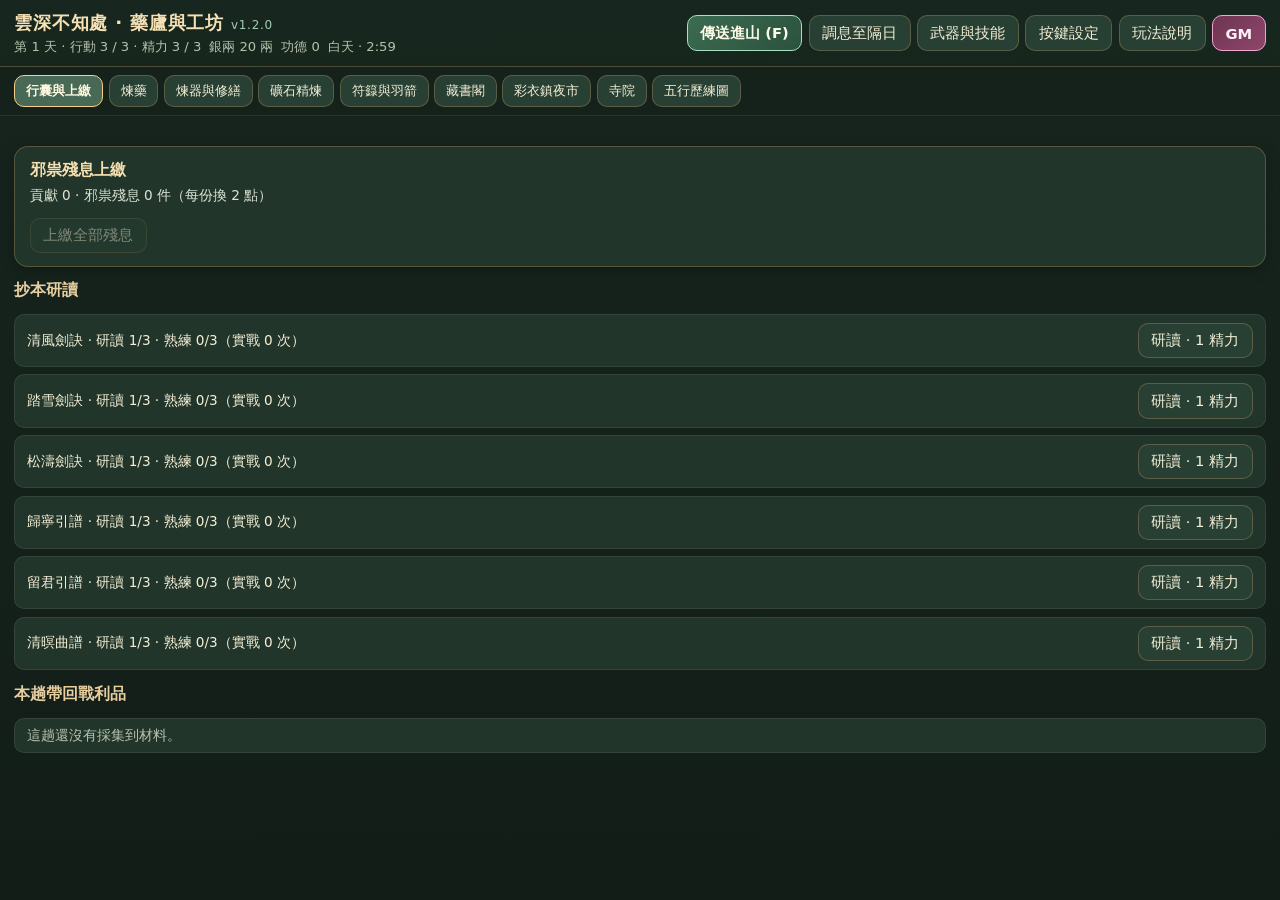
==== commit 9efc49f7: "fix: restore complete HTML after truncated write-permission test" ====
--- a/index.html
+++ b/index.html
@@ -1,9 +1,4635 @@
 <!DOCTYPE html>
-<!-- dev-gpt-ui write permission verification -->
 <html lang="zh-Hant">
 <head>
   <meta charset="UTF-8" />
   <meta name="viewport" content="width=device-width, initial-scale=1.0, maximum-scale=1.0, user-scalable=no, viewport-fit=cover" />
   <meta name="apple-mobile-web-app-capable" content="yes" />
   <meta name="apple-mobile-web-app-status-bar-style" content="black-translucent" />
-  <title>雲深後山・採藥歷練 v1.2.0</title>+  <title>雲深後山・採藥歷練 v1.2.0</title>
+  <style>
+    :root {
+      --bg-deep: #131e18;
+      --bg-panel: #1b2b22;
+      --bg-card: #22352a;
+      --ink-light: #f3efd6;
+      --ink-muted: #b7c2ad;
+      --jade: #78988b;
+      --jade-bright: #a3c9b7;
+      --amber: #daad72;
+      --crimson: #bc433b;
+      --spirit-purple: #8e74b5;
+      --border-soft: rgba(218, 173, 114, 0.28);
+      --shadow-heavy: 0 12px 32px rgba(0, 0, 0, 0.55);
+      --font-main: "PingFang TC", "Noto Sans TC", "Microsoft JhengHei", system-ui, -apple-system, sans-serif;
+    }
+
+    * {
+      box-sizing: border-box;
+      -webkit-tap-highlight-color: transparent;
+    }
+
+    html, body {
+      margin: 0;
+      padding: 0;
+      width: 100%;
+      height: 100%;
+      background: var(--bg-deep);
+      color: var(--ink-light);
+      font-family: var(--font-main);
+      overflow: hidden;
+      user-select: none;
+      -webkit-user-select: none;
+    }
+
+    button, select {
+      font-family: inherit;
+      font-size: 0.92rem;
+      color: var(--ink-light);
+      background: #283f33;
+      border: 1px solid var(--border-soft);
+      border-radius: 10px;
+      padding: 0.45rem 0.78rem;
+      cursor: pointer;
+      transition: transform 0.08s ease, background-color 0.15s ease, border-color 0.15s ease;
+    }
+
+    button:hover:not(:disabled) {
+      background: #334f40;
+      border-color: var(--amber);
+    }
+
+    button:active:not(:disabled),
+    button.is-held {
+      transform: scale(0.95);
+      background: #3f604e;
+    }
+
+    button:disabled {
+      opacity: 0.44;
+      cursor: not-allowed;
+    }
+
+    button[aria-pressed="true"] {
+      background: #486956;
+      border-color: #f3cf87;
+      color: #fff8df;
+      font-weight: 700;
+    }
+
+    select {
+      padding: 0.4rem 0.6rem;
+      background: #17241d;
+    }
+
+    [hidden] {
+      display: none !important;
+    }
+
+    #game {
+      position: relative;
+      width: 100%;
+      height: 100dvh;
+      display: flex;
+      flex-direction: column;
+      padding: env(safe-area-inset-top) env(safe-area-inset-right) env(safe-area-inset-bottom) env(safe-area-inset-left);
+      background: radial-gradient(circle at top, #1f3227, #111b15 80%);
+    }
+
+    #game.is-fullscreen {
+      position: fixed;
+      inset: 0;
+      z-index: 999;
+      height: 100dvh;
+    }
+
+    /* 頂部狀態列 */
+    .hud-bar {
+      display: flex;
+      flex-wrap: wrap;
+      align-items: center;
+      justify-content: space-between;
+      gap: 0.4rem 0.75rem;
+      padding: 0.42rem 0.7rem;
+      background: rgba(19, 30, 24, 0.94);
+      border-bottom: 1px solid var(--border-soft);
+      z-index: 10;
+    }
+
+    .vitals {
+      display: flex;
+      flex-wrap: wrap;
+      align-items: center;
+      gap: 0.55rem;
+    }
+
+    .stat-pill {
+      display: inline-flex;
+      align-items: center;
+      gap: 0.35rem;
+      background: rgba(34, 53, 42, 0.9);
+      padding: 0.25rem 0.55rem;
+      border-radius: 999px;
+      border: 1px solid rgba(255, 255, 255, 0.08);
+      font-size: 0.84rem;
+    }
+
+    progress {
+      width: 66px;
+      height: 9px;
+      border-radius: 999px;
+      overflow: hidden;
+      border: none;
+      background: #101914;
+    }
+    progress::-webkit-progress-bar { background: #101914; }
+    #hp::-webkit-progress-value { background: linear-gradient(90deg, #a6342e, #e06358); }
+    #mana::-webkit-progress-value { background: linear-gradient(90deg, #326a8a, #69b8e6); }
+
+    .badge-warn {
+      font-size: 0.8rem;
+      color: #ffd388;
+      background: rgba(120, 62, 28, 0.45);
+      padding: 0.2rem 0.55rem;
+      border-radius: 8px;
+      border: 1px solid rgba(240, 179, 98, 0.4);
+    }
+
+    .badge-ward {
+      font-size: 0.8rem;
+      color: #e6f7ff;
+      background: rgba(54, 110, 138, 0.55);
+      padding: 0.2rem 0.55rem;
+      border-radius: 8px;
+      border: 1px solid #9be0ff;
+    }
+
+    .hud-tools {
+      display: flex;
+      flex-wrap: wrap;
+      align-items: center;
+      gap: 0.35rem;
+    }
+
+    .hud-tools button {
+      padding: 0.34rem 0.6rem;
+      font-size: 0.83rem;
+    }
+
+    .gm-btn {
+      background: linear-gradient(135deg, #6e3552, #8e466b) !important;
+      border-color: #f3a6cb !important;
+      color: #fff2f8 !important;
+      font-weight: 700;
+    }
+
+    .btn-urgent {
+      background: linear-gradient(135deg, #9e332b, #c7473e) !important;
+      border-color: #ffb8a8 !important;
+      color: #fff7f5 !important;
+      font-weight: 700;
+      animation: pulseUrgent 1.1s infinite alternate;
+    }
+
+    @keyframes pulseUrgent {
+      from { box-shadow: 0 0 0 rgba(255, 160, 140, 0.2); }
+      to { box-shadow: 0 0 12px rgba(255, 160, 140, 0.75); }
+    }
+
+    /* 目標與提示橫幅 */
+    .banner-strip {
+      display: flex;
+      flex-wrap: wrap;
+      align-items: center;
+      justify-content: space-between;
+      gap: 0.4rem;
+      padding: 0.3rem 0.75rem;
+      background: rgba(25, 39, 31, 0.88);
+      border-bottom: 1px solid rgba(218, 173, 114, 0.16);
+      font-size: 0.84rem;
+    }
+
+    #goal {
+      font-weight: 700;
+      color: #f6d592;
+    }
+
+    #notice {
+      color: #dce5d3;
+    }
+
+    /* 畫布容器 */
+    .stage-wrap {
+      position: relative;
+      flex: 1 1 auto;
+      min-height: 210px;
+      width: 100%;
+      overflow: hidden;
+      background: #243329;
+    }
+
+    #scene {
+      display: block;
+      width: 100%;
+      height: 100%;
+      outline: none;
+      touch-action: none;
+    }
+
+    /* 採集與蓄力進度條 */
+    #gather-meter {
+      position: absolute;
+      left: 50%;
+      bottom: 14px;
+      transform: translateX(-50%);
+      width: min(320px, 84vw);
+      background: rgba(17, 28, 22, 0.92);
+      border: 1px solid var(--amber);
+      border-radius: 12px;
+      padding: 0.4rem 0.7rem;
+      box-shadow: var(--shadow-heavy);
+      pointer-events: none;
+      z-index: 8;
+    }
+
+    #gather-label {
+      font-size: 0.82rem;
+      color: #f8e5ba;
+      margin-bottom: 0.25rem;
+      text-align: center;
+      font-weight: 600;
+    }
+
+    .meter-track {
+      width: 100%;
+      height: 8px;
+      background: #0d1611;
+      border-radius: 999px;
+      overflow: hidden;
+    }
+
+    #gather-fill {
+      width: 0%;
+      height: 100%;
+      background: linear-gradient(90deg, #76b88e, #f2c879);
+      transition: width 0.04s linear;
+    }
+
+    /* 觸控 / 螢幕虛擬按鍵區 */
+    .controls {
+      display: flex;
+      align-items: center;
+      justify-content: space-between;
+      gap: 0.5rem;
+      padding: 0.45rem 0.65rem;
+      background: rgba(16, 25, 20, 0.96);
+      border-top: 1px solid var(--border-soft);
+      touch-action: none;
+      z-index: 10;
+    }
+
+    .dpad {
+      display: grid;
+      grid-template-columns: repeat(3, 46px);
+      grid-template-rows: repeat(2, 44px);
+      gap: 4px;
+    }
+
+    .dpad button {
+      padding: 0;
+      font-weight: 700;
+      font-size: 1rem;
+      display: flex;
+      align-items: center;
+      justify-content: center;
+      border-radius: 12px;
+    }
+
+    .dpad .up { grid-column: 2; grid-row: 1; }
+    .dpad .left { grid-column: 1; grid-row: 2; }
+    .dpad .down { grid-column: 2; grid-row: 2; }
+    .dpad .right { grid-column: 3; grid-row: 2; }
+
+    .action-cluster {
+      display: flex;
+      flex-wrap: wrap;
+      justify-content: flex-end;
+      gap: 0.35rem;
+      max-width: calc(100% - 155px);
+    }
+
+    .action-cluster button {
+      min-width: 58px;
+      padding: 0.42rem 0.52rem;
+      font-size: 0.8rem;
+      display: flex;
+      flex-direction: column;
+      align-items: center;
+      justify-content: center;
+      line-height: 1.2;
+      border-radius: 12px;
+    }
+
+    .action-cluster button small {
+      font-size: 0.68rem;
+      color: var(--ink-muted);
+    }
+
+    .btn-primary-atk {
+      background: #395c49;
+      border-color: #9ed4b8;
+    }
+
+    .btn-skill {
+      background: #365066;
+      border-color: #8cc5eb;
+    }
+
+    .btn-charm {
+      background: #59442b;
+      border-color: #e6b86e;
+    }
+
+    .btn-portal {
+      background: #274f5c;
+      border-color: #8ce4f2;
+    }
+
+    /* 雲深據點主畫面 (#return-screen) */
+    #return-screen {
+      position: absolute;
+      inset: 0;
+      background: linear-gradient(180deg, #17251e 0%, #121d17 100%);
+      z-index: 30;
+      display: flex;
+      flex-direction: column;
+      overflow: hidden;
+      padding: env(safe-area-inset-top) env(safe-area-inset-right) env(safe-area-inset-bottom) env(safe-area-inset-left);
+    }
+
+    .home-header {
+      display: flex;
+      flex-wrap: wrap;
+      align-items: center;
+      justify-content: space-between;
+      gap: 0.5rem;
+      padding: 0.65rem 0.9rem;
+      background: rgba(24, 38, 30, 0.95);
+      border-bottom: 1px solid var(--border-soft);
+    }
+
+    .home-title-group h1 {
+      margin: 0;
+      font-size: 1.15rem;
+      color: #f6e1b5;
+      letter-spacing: 0.04em;
+    }
+
+    .home-meta {
+      display: flex;
+      flex-wrap: wrap;
+      gap: 0.5rem;
+      font-size: 0.82rem;
+      color: var(--ink-muted);
+      margin-top: 0.15rem;
+    }
+
+    .home-actions {
+      display: flex;
+      flex-wrap: wrap;
+      gap: 0.4rem;
+    }
+
+    .btn-depart {
+      background: linear-gradient(135deg, #3c6b52, #2b523d);
+      border-color: #a9dfc2;
+      font-weight: 700;
+      color: #fffbe8;
+    }
+
+    .tab-bar {
+      display: flex;
+      flex-wrap: wrap;
+      gap: 0.35rem;
+      padding: 0.5rem 0.9rem;
+      background: #15221b;
+      border-bottom: 1px solid rgba(255, 255, 255, 0.07);
+    }
+
+    .tab-bar button {
+      padding: 0.38rem 0.68rem;
+      font-size: 0.84rem;
+    }
+
+    .home-body {
+      flex: 1 1 auto;
+      overflow-y: auto;
+      padding: 0.85rem 0.9rem 1.6rem;
+      -webkit-overflow-scrolling: touch;
+    }
+
+    .recipe-grid {
+      display: grid;
+      grid-template-columns: repeat(auto-fill, minmax(265px, 1fr));
+      gap: 0.75rem;
+    }
+
+    .recipe {
+      background: var(--bg-card);
+      border: 1px solid var(--border-soft);
+      border-radius: 14px;
+      padding: 0.8rem 0.9rem;
+      box-shadow: 0 4px 14px rgba(0, 0, 0, 0.25);
+    }
+
+    .recipe h2 {
+      margin: 0 0 0.35rem;
+      font-size: 1rem;
+      color: #f5dfb0;
+      display: flex;
+      justify-content: space-between;
+      align-items: center;
+      gap: 0.4rem;
+    }
+
+    .recipe h2 small {
+      font-size: 0.78rem;
+      color: var(--jade-bright);
+      font-weight: normal;
+    }
+
+    .recipe p {
+      margin: 0.28rem 0;
+      font-size: 0.85rem;
+      line-height: 1.45;
+      color: #dce4d5;
+    }
+
+    .recipe button {
+      margin-top: 0.45rem;
+    }
+
+    .missing {
+      color: #f29a8d;
+      font-weight: 600;
+    }
+
+    .market-demand {
+      color: #ffd382 !important;
+      font-weight: 600;
+    }
+
+    .library-heading {
+      grid-column: 1 / -1;
+      margin: 0.5rem 0 0.1rem;
+      font-size: 0.98rem;
+      color: #e8cfa0;
+      border-bottom: 1px solid rgba(218, 173, 114, 0.25);
+      padding-bottom: 0.25rem;
+    }
+
+    .copy-tip {
+      font-size: 0.82rem;
+      color: var(--ink-muted);
+      border: none;
+      margin-top: 0;
+    }
+
+    .forge-slots {
+      display: grid;
+      grid-template-columns: repeat(auto-fit, minmax(110px, 1fr));
+      gap: 0.45rem;
+      margin: 0.45rem 0;
+    }
+
+    .forge-slots label {
+      display: flex;
+      flex-direction: column;
+      gap: 0.2rem;
+      font-size: 0.78rem;
+      color: var(--ink-muted);
+    }
+
+    .forge-preview {
+      background: rgba(15, 24, 19, 0.65);
+      padding: 0.55rem 0.7rem;
+      border-radius: 10px;
+      margin: 0.45rem 0;
+    }
+
+    #craft-hint {
+      margin: 0 0 0.75rem;
+      padding: 0.5rem 0.75rem;
+      background: rgba(34, 53, 42, 0.85);
+      border-left: 3px solid var(--amber);
+      border-radius: 8px;
+      font-size: 0.86rem;
+    }
+
+    #craft-hint[data-outcome="success"] {
+      border-left-color: #7cd99b;
+      color: #d6f7e1;
+    }
+
+    #craft-hint[data-outcome="failure"] {
+      border-left-color: #e67c73;
+      color: #ffd6d2;
+    }
+
+    .haul-list {
+      list-style: none;
+      padding: 0;
+      margin: 0.5rem 0 1rem;
+      display: grid;
+      grid-template-columns: repeat(auto-fill, minmax(175px, 1fr));
+      gap: 0.45rem;
+    }
+
+    .haul-list li {
+      background: var(--bg-card);
+      border: 1px solid rgba(255, 255, 255, 0.08);
+      border-radius: 10px;
+      padding: 0.45rem 0.7rem;
+      display: flex;
+      justify-content: space-between;
+      align-items: center;
+      font-size: 0.86rem;
+    }
+
+    .haul-list li.empty {
+      grid-column: 1 / -1;
+      color: var(--ink-muted);
+    }
+
+    .manual-list {
+      list-style: none;
+      padding: 0;
+      margin: 0.4rem 0;
+      display: flex;
+      flex-direction: column;
+      gap: 0.45rem;
+    }
+
+    .manual-list li {
+      background: var(--bg-card);
+      border: 1px solid rgba(255, 255, 255, 0.08);
+      border-radius: 10px;
+      padding: 0.5rem 0.75rem;
+      display: flex;
+      flex-wrap: wrap;
+      justify-content: space-between;
+      align-items: center;
+      gap: 0.4rem;
+      font-size: 0.85rem;
+    }
+
+    /* 浮動面板（背包、武器欄、求援） */
+    .floating-panel {
+      position: absolute;
+      top: 50%;
+      left: 50%;
+      transform: translate(-50%, -50%);
+      width: min(560px, 92vw);
+      max-height: 82dvh;
+      overflow-y: auto;
+      background: #1b2b22;
+      border: 1px solid var(--amber);
+      border-radius: 16px;
+      padding: 1rem 1.1rem;
+      box-shadow: var(--shadow-heavy);
+      z-index: 45;
+      -webkit-overflow-scrolling: touch;
+    }
+
+    .panel-head {
+      display: flex;
+      justify-content: space-between;
+      align-items: center;
+      margin-bottom: 0.65rem;
+      border-bottom: 1px solid rgba(218, 173, 114, 0.25);
+      padding-bottom: 0.45rem;
+    }
+
+    .panel-head h2 {
+      margin: 0;
+      font-size: 1.05rem;
+      color: #f6e1b5;
+    }
+
+    .gear-grid {
+      display: grid;
+      grid-template-columns: repeat(auto-fit, minmax(155px, 1fr));
+      gap: 0.55rem;
+      margin-bottom: 0.75rem;
+    }
+
+    .gear-grid label {
+      display: flex;
+      flex-direction: column;
+      gap: 0.25rem;
+      font-size: 0.82rem;
+      color: var(--ink-muted);
+    }
+
+    #gear-inventory {
+      list-style: none;
+      padding: 0;
+      margin: 0.5rem 0 0;
+      display: flex;
+      flex-direction: column;
+      gap: 0.35rem;
+    }
+
+    #gear-inventory li {
+      background: rgba(16, 25, 20, 0.75);
+      padding: 0.45rem 0.65rem;
+      border-radius: 8px;
+      font-size: 0.84rem;
+    }
+
+    #gear-inventory small {
+      display: block;
+      color: var(--jade-bright);
+      margin-top: 0.15rem;
+    }
+
+    #potion-list {
+      display: flex;
+      flex-wrap: wrap;
+      gap: 0.45rem;
+      margin: 0.5rem 0 0.75rem;
+    }
+
+    /* Dialog 彈窗 */
+    dialog {
+      background: #1b2b22;
+      color: var(--ink-light);
+      border: 1px solid var(--amber);
+      border-radius: 16px;
+      padding: 1.1rem 1.2rem;
+      width: min(520px, 92vw);
+      max-height: 84dvh;
+      overflow-y: auto;
+      box-shadow: var(--shadow-heavy);
+    }
+
+    dialog::backdrop {
+      background: rgba(6, 12, 9, 0.72);
+      backdrop-filter: blur(3px);
+    }
+
+    dialog h2 {
+      margin: 0 0 0.55rem;
+      color: #f6e1b5;
+      font-size: 1.1rem;
+    }
+
+    dialog p, dialog li {
+      font-size: 0.88rem;
+      line-height: 1.5;
+      color: #e2eadc;
+    }
+
+    dialog form {
+      display: flex;
+      flex-wrap: wrap;
+      justify-content: flex-end;
+      gap: 0.5rem;
+      margin-top: 0.85rem;
+    }
+
+    .key-setting {
+      display: flex;
+      justify-content: space-between;
+      align-items: center;
+      padding: 0.35rem 0;
+      border-bottom: 1px solid rgba(255, 255, 255, 0.06);
+      font-size: 0.86rem;
+    }
+
+    @media (max-width: 640px) {
+      .dpad {
+        grid-template-columns: repeat(3, 42px);
+        grid-template-rows: repeat(2, 40px);
+      }
+      .action-cluster button {
+        min-width: 50px;
+        padding: 0.36rem 0.42rem;
+        font-size: 0.75rem;
+      }
+    }
+  </style>
+</head>
+<body>
+  <div id="game" class="is-returned">
+    <!-- 頂部狀態列 -->
+    <header class="hud-bar">
+      <div class="vitals">
+        <span class="stat-pill" id="ver-hud" style="color:#a3c9b7;font-weight:700;">v1.2.0</span>
+        <span class="stat-pill">氣血 <progress id="hp" max="100" value="100"></progress> <strong id="hp-text">100 / 100</strong></span>
+        <span class="stat-pill">靈力 <progress id="mana" max="20" value="20"></progress> <strong id="mana-text">20 / 20</strong></span>
+        <span class="stat-pill" id="merit-hud" style="color:#ffd88a;">功德 0</span>
+        <span class="stat-pill" id="time-hud">白天 · 3:00</span>
+        <span class="stat-pill" id="active-weapon-hud" style="color:#f5dfb0;">主手 · 藍氏配劍</span>
+        <span id="night-warning" class="badge-warn" aria-live="polite"></span>
+        <span id="spirit-ward" class="badge-ward" hidden>護體經文 · 邪傷減半</span>
+      </div>
+      <div class="hud-tools">
+        <button type="button" id="gear-open" aria-expanded="false">武器欄</button>
+        <button type="button" id="skills-open" aria-expanded="false">技能</button>
+        <button type="button" id="bag-open" aria-expanded="false">背包</button>
+        <button type="button" id="assist-open" aria-expanded="false">支援</button>
+        <button type="button" id="rescue-open">煙火撤離</button>
+        <button type="button" id="field-tutorial">說明</button>
+        <button type="button" id="fullscreen-toggle" aria-pressed="false">全螢幕</button>
+      </div>
+    </header>
+
+    <!-- 目標與提示 -->
+    <div class="banner-strip">
+      <span id="goal">沿山道往右走</span>
+      <span id="notice" aria-live="polite">踩在傳送陣上按 F 鍵可隨時傳送回雲深不知處。</span>
+    </div>
+
+    <!-- 2D 遊戲畫布 -->
+    <div class="stage-wrap">
+      <canvas id="scene" tabindex="0" aria-label="雲深後山橫版畫面"></canvas>
+
+      <div id="gather-meter" hidden>
+        <div id="gather-label">採集中…</div>
+        <div class="meter-track"><div id="gather-fill"></div></div>
+      </div>
+
+      <!-- 背包浮動視窗 -->
+      <section id="bag-menu" class="floating-panel" hidden aria-label="隨身背包">
+        <div class="panel-head">
+          <h2>隨身行囊</h2>
+          <button type="button" id="bag-close">關閉</button>
+        </div>
+        <p id="gather-level" style="margin:0 0 0.2rem;font-weight:700;color:#f3cf87;"></p>
+        <p id="gather-mastery" style="margin:0 0 0.6rem;font-size:0.82rem;color:#b7c2ad;"></p>
+        <h3 style="margin:0.4rem 0;font-size:0.92rem;color:#e8cfa0;">傷藥與靈草（服用恢復氣血）</h3>
+        <div id="potion-list"></div>
+        <h3 style="margin:0.4rem 0;font-size:0.92rem;color:#e8cfa0;">隨身抄本</h3>
+        <ul id="field-manuals" class="manual-list"></ul>
+        <h3 style="margin:0.4rem 0;font-size:0.92rem;color:#e8cfa0;">採集材料</h3>
+        <ul id="bag-list" class="haul-list"></ul>
+      </section>
+
+      <!-- 求援浮動視窗 -->
+      <section id="assist-menu" class="floating-panel" hidden aria-label="請求支援">
+        <div class="panel-head">
+          <h2>請求支援</h2>
+          <button type="button" id="assist-close">關閉</button>
+        </div>
+        <p id="assist-status">每趟後山可求援一次</p>
+        <div style="display:flex;flex-wrap:wrap;gap:0.5rem;">
+          <button type="button" id="assist-wei">請魏嬰出手（高傷斬擊）</button>
+          <button type="button" id="assist-lan">請藍忘機撥弦（回血並定住妖獸）</button>
+        </div>
+      </section>
+    </div>
+
+    <!-- 虛擬控制與動作列 -->
+    <footer class="controls" aria-label="操作控制">
+      <div class="dpad">
+        <button type="button" class="up" data-control="up" aria-label="上爬">▲</button>
+        <button type="button" class="left" data-control="left" aria-label="向左">◀</button>
+        <button type="button" class="down" data-control="down" aria-label="下爬">▼</button>
+        <button type="button" class="right" data-control="right" aria-label="向右">▶</button>
+      </div>
+      <div class="action-cluster">
+        <button type="button" data-control="jump">跳躍<small id="key-jump">Space</small></button>
+        <button type="button" data-control="dodge">閃避<small id="key-dodge">Shift</small></button>
+        <button type="button" class="btn-primary-atk" data-control="slash">
+          <span id="slash-label">揮劍</span>
+          <small id="arrow-stock" hidden>箭 18 · 耐40</small>
+        </button>
+        <button type="button" class="btn-skill" data-control="skill">
+          <span id="skill-label">劍訣</span>
+          <small id="key-skill">K</small>
+        </button>
+        <button type="button" class="btn-charm" data-control="charm" title="短按速發，長按灌注靈力可傷邪祟">
+          <span id="charm-label">驅邪符</span>
+          <small id="charm-stock">餘 6</small>
+        </button>
+        <button type="button" data-control="chant"><span id="chant-label">誦經</span><small id="key-chant">R</small></button>
+        <button type="button" data-control="gather"><span id="gather-btn-label">採集</span><small id="key-gather">E</small></button>
+        <button type="button" class="btn-portal" data-control="flight">傳送陣<small id="key-flight">F</small></button>
+        <button type="button" data-control="swap">換手<small id="key-swap">Q</small></button>
+        <button type="button" id="quick-y" data-control="quick0"><span id="quick-label-y">清風</span><small id="quick-key-y">Y</small></button>
+        <button type="button" id="quick-u" data-control="quick1"><span id="quick-label-u">踏雪</span><small id="quick-key-u">U</small></button>
+        <button type="button" id="quick-i" data-control="quick2"><span id="quick-label-i">松濤</span><small id="quick-key-i">I</small></button>
+        <button type="button" id="quick-o" data-control="quick3"><span id="quick-label-o">兵器招式</span><small id="quick-key-o">O</small></button>
+      </div>
+    </footer>
+
+    <!-- 雲深不知處主畫面 -->
+    <main id="return-screen" aria-labelledby="return-title">
+      <div class="home-header">
+        <div class="home-title-group">
+          <h1 id="return-title">雲深不知處 · 藥廬與工坊 <small style="font-size:0.75rem;color:#a3c9b7;font-weight:normal;">v1.2.0</small></h1>
+          <div class="home-meta">
+            <span id="daily-points">第 1 天 · 行動 3 / 3 · 精力 3 / 3</span>
+            <span id="silver-home">銀兩 0 兩</span>
+            <span id="merit-home">功德 0</span>
+            <span id="time-home">白天 · 3:00</span>
+          </div>
+        </div>
+        <div class="home-actions">
+          <button type="button" id="reset" class="btn-depart">傳送進山 (F)</button>
+          <button type="button" id="rest">調息至隔日</button>
+          <button type="button" id="home-gear">武器與技能</button>
+          <button type="button" id="settings-open">按鍵設定</button>
+          <button type="button" id="home-tutorial">玩法說明</button>
+          <button type="button" id="gm-open" class="gm-btn">GM</button>
+        </div>
+      </div>
+
+      <nav class="tab-bar" aria-label="據點設施">
+        <button type="button" data-return-tab="haul" aria-pressed="true">行囊與上繳</button>
+        <button type="button" data-return-tab="brew" aria-pressed="false">煉藥</button>
+        <button type="button" data-return-tab="forge" aria-pressed="false">煉器與修繕</button>
+        <button type="button" data-return-tab="refine" aria-pressed="false">礦石精煉</button>
+        <button type="button" data-return-tab="supplies" aria-pressed="false">符籙與羽箭</button>
+        <button type="button" data-return-tab="library" aria-pressed="false">藏書閣</button>
+        <button type="button" data-return-tab="nightMarket" aria-pressed="false">彩衣鎮夜市</button>
+        <button type="button" data-return-tab="temple" aria-pressed="false">寺院</button>
+        <button type="button" data-return-tab="map" aria-pressed="false">五行歷練圖</button>
+      </nav>
+
+      <div class="home-body">
+        <section id="return-haul">
+          <p id="return-report" style="color:#a9dfc2;font-weight:600;"></p>
+          <div class="recipe" style="margin-bottom:0.8rem;">
+            <h2>邪祟殘息上繳</h2>
+            <p id="offering-status">貢獻 0 · 邪祟殘息 0 件（每份換 2 點）</p>
+            <button type="button" id="offer">上繳全部殘息</button>
+          </div>
+          <h2 style="font-size:0.98rem;color:#e8cfa0;">抄本研讀</h2>
+          <ul id="home-manuals" class="manual-list"></ul>
+          <h2 style="font-size:0.98rem;color:#e8cfa0;margin-top:0.9rem;">本趟帶回戰利品</h2>
+          <ul id="haul-list" class="haul-list"></ul>
+        </section>
+
+        <section id="workbench" hidden>
+          <p id="craft-hint"></p>
+          <div id="recipes" class="recipe-grid"></div>
+        </section>
+      </div>
+
+      <!-- 武器與技能配置面板 -->
+      <section id="gear-menu" class="floating-panel" hidden aria-label="武器與技能配置">
+        <div class="panel-head">
+          <h2>兵器庫與招式配置</h2>
+          <div style="display:flex;gap:0.35rem;">
+            <button type="button" data-gear-page="equipment" aria-pressed="true">裝備欄</button>
+            <button type="button" data-gear-page="skills" aria-pressed="false">快捷技能</button>
+            <button type="button" id="gear-close">關閉</button>
+          </div>
+        </div>
+        <div id="gear-equipment">
+          <div id="gear-fields" class="gear-grid"></div>
+          <h3 style="margin:0.4rem 0;font-size:0.9rem;color:#e8cfa0;">已擁有兵器與耐久</h3>
+          <ul id="gear-inventory"></ul>
+        </div>
+        <div id="gear-skills" hidden>
+          <div style="display:flex;gap:0.4rem;margin-bottom:0.5rem;">
+            <button type="button" data-skill-slot="main" aria-pressed="true">主武器</button>
+            <button type="button" data-skill-slot="off" aria-pressed="false">副武器</button>
+          </div>
+          <p id="skill-weapon" style="font-weight:700;color:#f5dfb0;margin:0.2rem 0;"></p>
+          <ul id="skill-list" class="manual-list"></ul>
+          <div id="skill-bindings">
+            <h3 style="margin:0.6rem 0 0.35rem;font-size:0.9rem;color:#e8cfa0;">快捷鍵位（Y / U / I / O）</h3>
+            <div id="shortcut-fields" class="gear-grid"></div>
+          </div>
+        </div>
+      </section>
+    </main>
+  </div>
+
+  <!-- 按鍵設定 Dialog -->
+  <dialog id="settings-menu">
+    <h2>鍵盤按鍵設定</h2>
+    <p id="key-settings-status" style="color:#a9dfc2;min-height:1.2em;"></p>
+    <div id="key-settings-list"></div>
+    <form method="dialog">
+      <button type="button" id="key-settings-reset">恢復預設</button>
+      <button value="close">完成</button>
+    </form>
+  </dialog>
+
+  <!-- 玩法說明 Dialog -->
+  <dialog id="tutorial">
+    <h2>雲深後山歷練指南</h2>
+    <ul>
+      <li><strong>移動與爬梯</strong>：<code>A / D</code> 移動，<code>W / S</code> 攀爬木梯，<code>Space</code> 跳躍，<code>Shift</code> 閃避。</li>
+      <li><strong>傳送陣切換地圖（F 鍵）</strong>：在橫版地圖上，必須<strong>踩在傳送陣範圍內</strong>並按 <code>F</code> 鍵才會傳送回雲深不知處；在雲深據點按 <code>F</code> 鍵（或點傳送出發）即可傳送進山。若重傷倒地，可直接點上方「煙火撤離」返回雲深。</li>
+      <li><strong>主副武器切換與 YUIO 技能組</strong>：按 <code>Q</code> 鍵會將副武器與主武器互換，<code>Y / U / I / O</code> 快捷欄會同步切換為該武器綁定的技能組。</li>
+      <li><strong>弓箭與驅邪箭矢</strong>：普通羽箭可射傷妖獸與有紅條肉身的「走屍」；在「符籙與羽箭」製作「破邪朱砂箭」並於背包或武器欄切換裝填，即可直接射傷純靈體（游魂、怨靈）的黑色怨氣！</li>
+      <li><strong>寺院開光與功德超渡</strong>：在寺院可為<strong>古琴開光（伽藍之音）</strong>，使琴音額外鎮住邪祟；累積<strong>功德</strong>後，在野外按 <code>R</code> 誦經可消耗 2 點功德直接超渡一般與半血菁英邪祟（首領級單位會顯示「怨氣深重無法超渡」）。</li>
+    </ul>
+    <form method="dialog">
+      <button value="close">明白了</button>
+    </form>
+  </dialog>
+
+  <!-- 入夜指引 Dialog -->
+  <dialog id="night-guide">
+    <h2>夜幕降臨 · 邪祟出沒</h2>
+    <p>入夜後白日妖獸已歸巢，山道上會出現<strong>游魂、走屍與怨靈</strong>。</p>
+    <ul>
+      <li><strong>游魂 / 怨靈</strong>只有黑色「怨氣」條，純物理刀劍與普通羽箭會直接穿過。</li>
+      <li>使用<strong>古琴（寺院開光可獲伽藍之音鎮邪）、耗靈劍訣、破邪朱砂箭、誦經（R，有功德可超渡）</strong>，或<strong>長按符籙（L）灌注靈力</strong>即可消去邪祟怨氣！</li>
+    </ul>
+    <form method="dialog">
+      <button value="close">謹記在心</button>
+    </form>
+  </dialog>
+
+  <!-- 煙火撤離 Dialog -->
+  <dialog id="rescue">
+    <h2>施放雲深求救煙火</h2>
+    <p id="rescue-cost">藍家弟子會接你回雲深，並從行囊中挑走部分材料。</p>
+    <form method="dialog">
+      <button value="cancel">繼續探索</button>
+      <button value="rescue">施放煙火撤離</button>
+    </form>
+  </dialog>
+
+  <!-- GM 測試選單 Dialog -->
+  <dialog id="gm-menu">
+    <h2>GM 測試面板</h2>
+    <p id="gm-message" style="color:#a9dfc2;min-height:1.2em;"></p>
+    <div style="display:flex;flex-wrap:wrap;gap:0.45rem;margin-bottom:0.65rem;">
+      <button type="button" data-gm-grant="forge">領取五行礦石、高階精礦、藥草與獸材</button>
+      <button type="button" data-gm-grant="night">領取夜獵特產、殘息與 6 點功德</button>
+      <button type="button" data-gm-grant="supplies">領取藥品、三階符籙與各類羽箭</button>
+    </div>
+    <form method="dialog">
+      <button value="day">切換為白天</button>
+      <button value="night">切換為黑夜</button>
+      <button value="clearing">傳送至夜間林間空地</button>
+      <button value="close">關閉</button>
+    </form>
+  </dialog>
+
+  <script>
+    "use strict";
+    const byId = id => document.getElementById(id);
+    const canvas = byId("scene");
+    const ctx = canvas.getContext("2d");
+
+    const height = 430;
+    const ground = 362;
+    const homeWorld = 7400;
+    const maxHp = 100;
+    const maxMana = 20;
+    const dailyActions = 3;
+    const dailyEnergy = 3;
+    const phaseLength = 180000;
+    const duskLength = 25000;
+    const nightClearingStart = 6650;
+    const maxPixelRatio = 2;
+    const forgeBlueprintLevel = 2;
+    const maxStudyRank = 5;
+    const exorciseMeritCost = 2;
+
+    let viewWidth = 960;
+    let world = homeWorld;
+    let camera = 0;
+    let time = 0;
+    let lastFrame;
+    let result = "";
+    let note = "";
+    let goal = "";
+    let returned = true;
+    let returnTab = "haul";
+    let returnReport = "";
+    let choosingBag = false;
+    let choosingAssist = false;
+    let choosingGear = false;
+    let choosingDialog = false;
+    let assistUsed = false;
+    let rescueRemaining = 0;
+    let nightStage = "";
+    let clockCycle = -1;
+    let menuPausedAt = null;
+    let gearPage = "equipment";
+    let skillSlot = "main";
+    let selectedElement = "wood";
+    let forgeType = "forged";
+    let forgeEnchant = "";
+    let forgeDraft = {};
+    let refineChoice = "iron";
+    let recordingKey = "";
+    let preferredDirection = 1;
+    let jumpDeadline = 0;
+    let attackQueue = null;
+    let gatherSession = null;
+    let displayedGatherLabel;
+    let wolfCall = null;
+    let lastSign = null;
+    let currentRoute = null;
+
+    // 遠程與蓄力狀態
+    let charmCharge = null;
+    let bowBashReadyAt = 0;
+    let hideCharmStreak = 0;
+
+    const keys = new Set();
+    const touches = new Map();
+    const directionalActions = new Set(["left", "right", "up", "down"]);
+    const buttons = Array.from(document.querySelectorAll(".controls button[data-control]"));
+    const directionButtons = buttons.filter(btn => directionalActions.has(btn.dataset.control));
+
+    const settingsMenu = byId("settings-menu");
+    const tutorial = byId("tutorial");
+    const nightGuide = byId("night-guide");
+    const rescueDialog = byId("rescue");
+    const gmMenu = byId("gm-menu");
+
+    const clamp = (v, min, max) => Math.max(min, Math.min(max, v));
+
+    // 按鍵映射
+    const movementKeys = {
+      ArrowLeft: "left", KeyA: "left",
+      ArrowRight: "right", KeyD: "right",
+      ArrowUp: "up", KeyW: "up",
+      ArrowDown: "down", KeyS: "down"
+    };
+    const keyboardActions = {
+      slash: ["普通攻擊", "KeyJ"],
+      dodge: ["閃避", "ShiftLeft"],
+      skill: ["兵器招式", "KeyK"],
+      quick0: ["快捷欄 1", "KeyY"],
+      quick1: ["快捷欄 2", "KeyU"],
+      quick2: ["快捷欄 3", "KeyI"],
+      quick3: ["快捷欄 4", "KeyO"],
+      swap: ["切換主副武器", "KeyQ"],
+      gear: ["打開裝備欄", "KeyP"],
+      jump: ["跳躍", "Space"],
+      flight: ["傳送陣傳送", "KeyF"],
+      gather: ["採集／拾取", "KeyE"],
+      charm: ["使用符籙（長按蓄力）", "KeyL"],
+      chant: ["誦經／功德超渡", "KeyR"]
+    };
+    const defaultKeyboard = Object.fromEntries(Object.entries(keyboardActions).map(([k, [, code]]) => [k, code]));
+    let keymap = {};
+
+    const keyDisplayNames = {
+      Space: "Space", ShiftLeft: "Shift", ShiftRight: "R-Shift",
+      Backquote: "`", Minus: "-", Equal: "=", BracketLeft: "[", BracketRight: "]",
+      Backslash: "\\", Semicolon: ";", Quote: "'", Comma: ",", Period: ".", Slash: "/"
+    };
+    function keyCodeLabel(code) {
+      if (!code) return "—";
+      if (keyDisplayNames[code]) return keyDisplayNames[code];
+      if (code.startsWith("Key")) return code.slice(3);
+      if (code.startsWith("Digit")) return code.slice(5);
+      return code;
+    }
+    function actionKeyName(action) {
+      return keyCodeLabel(journey.keyboard[action]);
+    }
+    function canBindKey(code) {
+      if (Object.hasOwn(movementKeys, code)) return false;
+      return code.startsWith("Key") || code.startsWith("Digit") || Object.hasOwn(keyDisplayNames, code);
+    }
+    function refreshKeyboard() {
+      keymap = { ...movementKeys };
+      for (const [action, code] of Object.entries(journey.keyboard)) {
+        if (code) keymap[code] = action;
+      }
+      for (const [action, elId] of [
+        ["jump", "key-jump"], ["dodge", "key-dodge"], ["skill", "key-skill"],
+        ["chant", "key-chant"], ["gather", "key-gather"], ["flight", "key-flight"], ["swap", "key-swap"],
+        ["quick0", "quick-key-y"], ["quick1", "quick-key-u"], ["quick2", "quick-key-i"], ["quick3", "quick-key-o"]
+      ]) {
+        const el = byId(elId);
+        if (el) el.textContent = actionKeyName(action);
+      }
+      const resetBtn = byId("reset");
+      if (resetBtn) resetBtn.textContent = "傳送進山 (" + actionKeyName("flight") + ")";
+    }
+
+    // 材料與礦石資料庫
+    const oreGrades = { 1: "凡品", 2: "良品", 3: "上品", 4: "極品" };
+    const materials = {
+      iron: { name: "玄鐵礦", tag: "礦石", element: "金", grade: 1, baseOre: "iron", color: "#9cb0b8", gatherTime: 1.5, xp: 10 },
+      iron_2: { name: "白鐵精礦", tag: "礦石", element: "金", grade: 2, baseOre: "iron", color: "#b7ced6", gatherTime: 1.8, xp: 16 },
+      iron_3: { name: "星隕神鐵", tag: "礦石", element: "金", grade: 3, baseOre: "iron", color: "#d5ecf5", gatherTime: 2.2, xp: 24 },
+      woodOre: { name: "青木石", tag: "礦石", element: "木", grade: 1, baseOre: "woodOre", color: "#79a87a", gatherTime: 1.5, xp: 10 },
+      woodOre_2: { name: "松脂靈木", tag: "礦石", element: "木", grade: 2, baseOre: "woodOre", color: "#97cc98", gatherTime: 1.8, xp: 16 },
+      woodOre_3: { name: "建木心髓", tag: "礦石", element: "木", grade: 3, baseOre: "woodOre", color: "#bce8bd", gatherTime: 2.2, xp: 24 },
+      waterOre: { name: "寒水石", tag: "礦石", element: "水", grade: 1, baseOre: "waterOre", color: "#6ea8c9", gatherTime: 1.5, xp: 10 },
+      waterOre_2: { name: "清泉靈玉", tag: "礦石", element: "水", grade: 2, baseOre: "waterOre", color: "#93cceb", gatherTime: 1.8, xp: 16 },
+      waterOre_3: { name: "玄冥冰晶", tag: "礦石", element: "水", grade: 3, baseOre: "waterOre", color: "#bde8ff", gatherTime: 2.2, xp: 24 },
+      fireOre: { name: "赤炎石", tag: "礦石", element: "火", grade: 1, baseOre: "fireOre", color: "#d47955", gatherTime: 1.5, xp: 10 },
+      fireOre_2: { name: "流火晶", tag: "礦石", element: "火", grade: 2, baseOre: "fireOre", color: "#f09973", gatherTime: 1.8, xp: 16 },
+      fireOre_3: { name: "赤心火髓", tag: "礦石", element: "火", grade: 3, baseOre: "fireOre", color: "#ffc2a6", gatherTime: 2.2, xp: 24 },
+      earthOre: { name: "赤土石", tag: "礦石", element: "土", grade: 1, baseOre: "earthOre", color: "#b89968", gatherTime: 1.5, xp: 10 },
+      earthOre_2: { name: "玄岩石", tag: "礦石", element: "土", grade: 2, baseOre: "earthOre", color: "#d6b885", gatherTime: 1.8, xp: 16 },
+      earthOre_3: { name: "戊土精金", tag: "礦石", element: "土", grade: 3, baseOre: "earthOre", color: "#f2dab0", gatherTime: 2.2, xp: 24 },
+
+      mint: { name: "清心草", tag: "草藥", color: "#72b37c", heal: 14, gatherTime: 0.9, quickLevel: 1, xp: 8 },
+      fern: { name: "翠羽蕨", tag: "草藥", color: "#5f9e6b", heal: 18, gatherTime: 1.1, quickLevel: 2, xp: 11 },
+      heartFlower: { name: "赤心蓮", tag: "草藥", look: "heartFlower", color: "#e37b74", heal: 28, gatherTime: 1.4, quickLevel: 3, xp: 15 },
+      fireGrass: { name: "陽炎草", tag: "草藥", look: "fireGrass", color: "#ef8e4b", heal: 24, gatherTime: 1.4, quickLevel: 3, xp: 15 },
+      earthFungus: { name: "黃精靈芝", tag: "草藥", look: "earthFungus", color: "#d96b59", heal: 32, gatherTime: 1.5, quickLevel: 4, xp: 18 },
+
+      moonlightBloom: { name: "月華鈴蘭", tag: "夜草", nightOnly: true, color: "#9fd6ff", heal: 22, gatherTime: 1.3, xp: 18 },
+      nightDew: { name: "幽露苔", tag: "夜草", nightOnly: true, color: "#b69ef2", heal: 20, gatherTime: 1.3, xp: 18 },
+      shadowRoot: { name: "墨影參", tag: "夜草", nightOnly: true, color: "#7ec4b6", heal: 26, gatherTime: 1.4, xp: 20 },
+
+      wood: { name: "青木料", tag: "木材", color: "#9c7852", gatherTime: 1.2, xp: 9 },
+      beastHide: { name: "妖獸皮", tag: "獸材", color: "#8f6b52", xp: 8 },
+      blood: { name: "妖獸精血", tag: "獸材", color: "#b8433b", xp: 10 },
+      scale: { name: "硬鱗甲", tag: "獸材", color: "#6d8578", xp: 10 },
+      claw: { name: "利爪", tag: "獸材", color: "#d6cab4", xp: 12 },
+      core: { name: "妖丹碎晶", tag: "獸材", color: "#e6a856", xp: 16 },
+      remnant: { name: "邪祟殘息", tag: "靈材", color: "#a588d4", xp: 14 }
+    };
+
+    const refiningRecipes = {
+      1: { amount: 3, herbs: 1, herb: "mint" },
+      2: { amount: 3, herbs: 2, herb: "heartFlower" }
+    };
+
+    const recipes = {
+      healingSalve: { name: "雲深金創膏", kind: "brew", heal: 34, cost: { mint: 2, fern: 1 } },
+      spiritDecoction: { name: "清心回元湯", kind: "brew", heal: 52, cost: { heartFlower: 1, earthFungus: 1, mint: 1 } },
+      blade: { name: "鍛造兵器", kind: "forge", cost: {} }
+    };
+
+    // 符籙與羽箭（新增專傷邪祟的「破邪朱砂箭」）
+    const ammoRecipes = {
+      exorcisePaper: { name: "黃紙·驅邪符", element: "exorcise", tier: 1, power: 1.0, yield: 4, cost: { mint: 1, wood: 1 }, desc: "入門驅邪符，專傷邪祟黑條怨氣。" },
+      thunderPaper: { name: "黃紙·雷擊符", element: "thunder", tier: 1, power: 1.0, yield: 4, cost: { fireGrass: 1, wood: 1 }, desc: "短按麻痺活體妖獸與走屍；長按蓄力灌靈可傷靈體邪祟。" },
+      firePaper: { name: "黃紙·烈火符", element: "fire", tier: 1, power: 1.0, yield: 4, cost: { fireGrass: 1, mint: 1 }, desc: "短按點燃灼燒妖獸；長按蓄力灌靈可燃燒邪祟怨氣。" },
+      exorciseWood: { name: "靈木·鎮魂符", element: "exorcise", tier: 2, power: 1.45, yield: 3, cost: { wood: 2, moonlightBloom: 1 }, desc: "二階靈木符，驅邪威力大幅提升。" },
+      thunderWood: { name: "靈木·紫電符", element: "thunder", tier: 2, power: 1.45, yield: 3, cost: { wood: 2, fireOre: 1 }, desc: "二階靈木雷符，麻痺更久，蓄力灌靈傷魂更強。" },
+      fireWood: { name: "靈木·焚邪符", element: "fire", tier: 2, power: 1.45, yield: 3, cost: { wood: 2, fireGrass: 2 }, desc: "二階靈木火符，高溫灼燒，蓄力灌靈可焚滅邪祟。" },
+      exorciseHide: { name: "獸皮·血鎮符", element: "exorcise", tier: 3, power: 2.0, backlash: true, yield: 3, cost: { beastHide: 1, blood: 1, remnant: 1 }, desc: "三階獸皮符，威力極強；單趟每第 3 張會觸發妖血反噬。" },
+      thunderHide: { name: "獸皮·天雷符", element: "thunder", tier: 3, power: 2.0, backlash: true, yield: 3, cost: { beastHide: 1, blood: 1, fireOre: 1 }, desc: "三階獸皮雷符；單趟每第 3 張會觸發妖血反噬。" },
+      fireHide: { name: "獸皮·業火符", element: "fire", tier: 3, power: 2.0, backlash: true, yield: 3, cost: { beastHide: 1, blood: 1, core: 1 }, desc: "三階獸皮火符；單趟每第 3 張會觸發妖血反噬。" },
+      bambooArrow: { name: "青竹羽箭", yield: 12, cost: { wood: 1 }, desc: "輕便竹箭，專攻活體妖獸與有紅條肉身的走屍。" },
+      ironTip: { name: "玄鐵破甲箭", yield: 10, cost: { wood: 1, iron: 1 }, desc: "重鏃破甲箭（傷害 +4、破甲 +2），專攻厚皮妖獸與走屍肉身。" },
+      cinnabarArrow: { name: "破邪朱砂箭", spiritual: true, yield: 10, cost: { wood: 1, mint: 1 }, desc: "箭鏃染有硃砂與清心咒印，可直接射傷游魂、怨靈等純靈體邪祟的黑條怨氣（亦傷實體）。" }
+    };
+    const charmKeys = Object.keys(ammoRecipes).filter(k => ammoRecipes[k].element);
+    const arrowKeys = ["bambooArrow", "ironTip", "cinnabarArrow"];
+
+    // 武器原型與數值（已徹底移除長杖、法杖）
+    const weaponTypeProfiles = {
+      "劍": { slashCd: 0.28, dodgeCd: 0.62, lockDodgeOnSlash: 0, maxDurability: 50 },
+      "刀": { slashCd: 0.42, dodgeCd: 0.90, lockDodgeOnSlash: 0.24, maxDurability: 50 },
+      "弓": { slashCd: 0.34, dodgeCd: 0.72, lockDodgeOnSlash: 0, maxDurability: 40 },
+      "符": { slashCd: 0.32, dodgeCd: 0.56, lockDodgeOnSlash: 0, maxDurability: 45 },
+      "琴": { slashCd: 0.40, dodgeCd: 0.78, lockDodgeOnSlash: 0, maxDurability: 999 }
+    };
+
+    const weaponStats = {
+      plain: { name: "藍氏配劍", type: "劍", bonus: 0, pierce: 0, skill: "劍訣", skillCost: 2, maxDurability: 50 },
+      fieldBow: { name: "竹弓", type: "弓", bonus: 1, pierce: 1, reachBonus: 90, skill: "弓身擊退", skillCost: 0, maxDurability: 40 },
+      talismanDisk: { name: "朱砂符盤", type: "符", bonus: 1, pierce: 2, skill: "催符灌靈", skillCost: 0, maxDurability: 45 },
+      qin: { name: "藍氏入門古琴", type: "琴", bonus: 0, pierce: 0, skill: "琴曲", skillCost: 2, maxDurability: 999 },
+      forged: { name: "五行鋼劍", type: "劍", bonus: 3, pierce: 4, skillBonus: 2, skill: "劍訣", skillCost: 2, maxDurability: 80 }
+    };
+
+    // 煉器教學三類兵器（已移除青木杖）
+    const tutorialWeapons = {
+      lessonSword: { name: "霜紋劍", type: "劍", ore: "霜紋鐵", label: "揮劍", bonus: 2, pierce: 2, skill: "劍訣", skillCost: 2, maxDurability: 60, detail: "揮劍與劍訣傷害 +2、破甲 +2，閃避靈活。" },
+      lessonBlade: { name: "炎鐵刀", type: "刀", ore: "炎鐵礦", label: "劈砍", skill: "狂斬", bonus: 5, pierce: 1, drain: 3, healthCost: 1, maxDurability: 60, detail: "高傷破甲 +5、出刀後搖較長且短暫鎖閃避；出刀耗 1 氣血，命中恢復 3 氣血。" },
+      lessonBow: { name: "風紋弓", type: "弓", ore: "風紋木", label: "射箭", skill: "弓身擊退", bonus: 2, pierce: 1, reachBonus: 110, skillCost: 0, maxDurability: 55, detail: "普攻射出羽箭（耗1箭1耐久）；技能【弓身擊退】0靈力、大範圍推遠敵人（CD 1.6秒、耗2耐久）。" }
+    };
+
+    // 五行煉器系統完整配置（已移除寒水靈杖）
+    const forgedTypes = {
+      forged: { name: "五行鋼劍", fixed: "iron", type: "劍", label: "揮劍", skill: "劍訣", skillCost: 2, maxDurability: 85 },
+      forgedBlade: { name: "烈陽刀", fixed: "fireOre", type: "刀", label: "劈砍", skill: "狂斬", skillCost: 3, drain: 3, healthCost: 1, maxDurability: 80 },
+      forgedBow: { name: "青竹神弓", fixed: "woodOre", type: "弓", label: "射箭", skill: "弓身擊退", skillCost: 0, reachBonus: 120, maxDurability: 75 }
+    };
+
+    const forgeElements = [
+      { tag: "金", element: "金", stat: "bonus", label: "近戰/基礎傷害", values: { 1: 3, 2: 5, 3: 8 } },
+      { tag: "木", element: "木", stat: "reachBonus", label: "攻擊距離", values: { 1: 12, 2: 36, 3: 75 } },
+      { tag: "水", element: "水", stat: "skillCost", label: "招式靈耗", values: { 1: 2, 2: 1, 3: 1 } },
+      { tag: "火", element: "火", stat: "skillBonus", label: "招式額外傷害", values: { 1: 2, 2: 5, 3: 9 } },
+      { tag: "土", element: "土", stat: "pierce", label: "破甲", values: { 1: 4, 2: 6, 3: 9 } }
+    ];
+
+    const enchants = {
+      blood: { stat: "drain", value: 2, text: "吸血 +2" },
+      core: { stat: "skillBonus", value: 4, text: "招式傷害 +4" },
+      claw: { stat: "pierce", value: 2, text: "破甲 +2" },
+      scale: { stat: "guard", value: 2, text: "護身 −2" }
+    };
+
+    const weaponSlots = { main: "主武器", off: "副武器" };
+    const shortcutKeys = ["y", "u", "i", "o"];
+
+    // 劍訣分化
+    const swordArts = {
+      clear: { name: "《清風》", reach: 188, damage: 13, pierce: 2, cost: 2, knockback: 95, text: "遠距劍氣波（188），橫掃前方並大幅震退敵人、打斷蓄力。" },
+      snow: { name: "《踏雪》", reach: 134, damage: 14, pierce: 3, cost: 2, slowTime: 3.6, text: "中距寒霜劍氣（134），命中使敵方緩速 3.6 秒，並獲短暫護體反擊。" },
+      pine: { name: "《松濤》", reach: 92, damage: 24, pierce: 6, cost: 2, text: "近身重斬（92），高傷高破甲；閃避後 2 秒內施放傷害再暴增。" }
+    };
+
+    const qinSongs = {
+      rest: { name: "《歸寧引》", color: "#a8ede9", text: "削減附近邪祟怨氣，並安撫游魂，使其停止追逐。" },
+      stay: { name: "《留君引》", color: "#e4cbff", text: "削減附近邪祟怨氣，並暫時定住走屍。" },
+      purify: { name: "《清暝曲》", color: "#ffe5a4", text: "削去一半怨氣；已安撫或定住的邪祟可一曲驅散。" }
+    };
+    const qinBasicAttack = { name: "琴音攻擊", cost: 1, cooldown: 0.40, radius: 160, damage: 16, color: "#a8d7ed" };
+
+    const chant = { cost: 2, radius: 165, damage: 6, wardTime: 4 };
+
+    const manuals = {
+      clear: { name: "清風劍訣", text: swordArts.clear.text },
+      snow: { name: "踏雪劍訣", text: swordArts.snow.text },
+      pine: { name: "松濤劍訣", text: swordArts.pine.text },
+      rest: { name: "歸寧引譜", text: qinSongs.rest.text },
+      stay: { name: "留君引譜", text: qinSongs.stay.text },
+      purify: { name: "清暝曲譜", text: qinSongs.purify.text },
+      heal: { name: "百草單方", text: "研讀與製藥熟練後，能提高丹藥恢復量。" },
+      chant: { name: "清心經卷", text: "寺院領取經書後隨時可以誦經；有功德時可消耗 2 點功德直接超渡邪祟。" }
+    };
+
+    const weaponSkillDescriptions = {
+      "劍": "施展當前選定的劍訣。",
+      "刀": "狂猛劈砍周身敵人，高傷破甲，命中可吸取氣血。",
+      "弓": "【常駐保底 · 0靈力】不論有沒有箭皆可施放！大範圍橫掃並將敵人遠遠擊退、打斷蓄力（冷卻 1.6 秒，僅耗 2 點耐久）。",
+      "符": "催動當前裝備的符籙（長按快捷鍵可耗靈蓄力）。",
+      "琴": "撥動琴弦奏出音律，削減邪祟怨氣並安撫定身；寺院開光後可觸發伽藍之音鎮住邪祟。"
+    };
+
+    const shortcutNames = {
+      "": "留空",
+      "action:skill": "兵器招式",
+      "art:clear": "《清風》",
+      "art:snow": "《踏雪》",
+      "art:pine": "《松濤》",
+      "song:rest": "《歸寧引》",
+      "song:stay": "《留君引》",
+      "song:purify": "《清暝曲》",
+      ...Object.fromEntries(charmKeys.map(k => ["charm:" + k, ammoRecipes[k].name])),
+      ...Object.fromEntries(arrowKeys.map(k => ["arrow:" + k, ammoRecipes[k].name]))
+    };
+
+    const moves = {
+      slash: { reach: 82, damage: 9, pierce: 1, cooldown: 0.29, cost: 0 },
+      skill: { reach: 128, damage: 16, pierce: 3, cooldown: 0.43, cost: 2 },
+      charm: { speed: 540, damage: 12, pierce: 2, cooldown: 0.34, life: 0.62, cost: 0 }
+    };
+
+    const studyBooks = {
+      medicine: { title: "《藥理入門》", effect: "每級研讀製藥多恢復 2 點氣血。" },
+      forge: { title: "《煉器心訣》", effect: "每級研讀鍛造成功率提高 2 個百分點，上限 100%。" },
+      sword: { title: "《劍術精要》", effect: "每級研讀佩劍的劍訣傷害增加 2 點。" }
+    };
+
+    const nightMarket = {
+      moonlightBloom: { regular: 18, premium: 55, buyer: "藥鋪掌櫃", reason: "難得在月下採到的清涼藥引。" },
+      nightDew: { regular: 26, premium: 80, buyer: "畫師", reason: "托人收購夜花研製幽藍顏料。" },
+      shadowRoot: { regular: 38, premium: 120, buyer: "木工", reason: "要用完整靈參打磨雕花器具。" }
+    };
+
+    const residentErrands = {
+      herbalist: { resident: "藥鋪姑娘", text: "替山里採藥人備幾株清心草與翠羽蕨。", cost: { mint: 2, fern: 1 }, merit: 2 },
+      smith: { resident: "潭口匠師", text: "缺兩份青木料與玄鐵礦，想修補潭邊棧道。", cost: { iron: 2, wood: 2 }, merit: 2 }
+    };
+
+    const gatherThresholds = [0, 30, 80, 160, 280];
+
+    // 玩家存檔狀態
+    const defaultJourney = () => ({
+      silver: 20,
+      merit: 0,
+      contribution: 0,
+      scripture: false,
+      nightGuideSeen: false,
+      epoch: Date.now(),
+      homeClears: [],
+      blessedQins: {},
+      errands: {},
+      forged: {},
+      durability: { plain: 50, fieldBow: 40, talismanDisk: 45, qin: 999 },
+      gear: {
+        main: "plain",
+        off: "qin",
+        art: "clear",
+        song: "purify",
+        charm: "exorcisePaper",
+        arrow: "bambooArrow"
+      },
+      shortcuts: {
+        main: ["art:clear", "art:snow", "art:pine", ""],
+        off: ["song:rest", "song:stay", "song:purify", ""]
+      },
+      stock: {
+        exorcisePaper: 6, thunderPaper: 4, firePaper: 4,
+        exorciseWood: 0, thunderWood: 0, fireWood: 0,
+        exorciseHide: 0, thunderHide: 0, fireHide: 0,
+        bambooArrow: 18, ironTip: 6, cinnabarArrow: 6
+      },
+      copies: {
+        clear: { read: 1, practice: 0 },
+        snow: { read: 1, practice: 0 },
+        pine: { read: 1, practice: 0 },
+        rest: { read: 1, practice: 0 },
+        stay: { read: 1, practice: 0 },
+        purify: { read: 1, practice: 0 }
+      },
+      keyboard: { ...defaultKeyboard }
+    });
+
+    let journey = defaultJourney();
+    let bag = Object.fromEntries(Object.keys(materials).map(k => [k, 0]));
+    bag.mint = 2; bag.wood = 2; bag.iron = 2;
+    let potions = { healingSalve: 1, spiritDecoction: 0 };
+    let routine = { day: 1, actions: dailyActions, energy: dailyEnergy };
+    let studyRanks = { medicine: 0, forge: 0, sword: 0 };
+    let gatherXp = 0;
+    let forgeLesson = null;
+    let ownsForgedSword = false;
+    let forgedOres = null;
+    let ownedForgeRank = 1;
+    let expeditionClears = { wood: 0, fire: 0, earth: 0, metal: 0, water: 0 };
+
+    const GAME_VERSION = "v1.2.0";
+    const storageKey = "yunshen_save_v1_2_0";
+    function saveGathering() {
+      try {
+        localStorage.setItem(storageKey, JSON.stringify({
+          journey, bag, potions, routine, studyRanks, gatherXp, forgeLesson, ownsForgedSword, forgedOres, ownedForgeRank, expeditionClears
+        }));
+      } catch {}
+    }
+    function loadGathering() {
+      try {
+        const raw = localStorage.getItem(storageKey);
+        if (!raw) return;
+        const data = JSON.parse(raw);
+        if (data.journey) {
+          journey = {
+            ...defaultJourney(),
+            ...data.journey,
+            blessedQins: data.journey.blessedQins || {},
+            gear: { ...defaultJourney().gear, ...data.journey.gear },
+            stock: { ...defaultJourney().stock, ...data.journey.stock },
+            durability: { ...defaultJourney().durability, ...data.journey.durability },
+            keyboard: { ...defaultKeyboard, ...data.journey.keyboard },
+            shortcuts: {
+              main: Array.isArray(data.journey.shortcuts?.main) ? data.journey.shortcuts.main : defaultJourney().shortcuts.main,
+              off: Array.isArray(data.journey.shortcuts?.off) ? data.journey.shortcuts.off : defaultJourney().shortcuts.off
+            }
+          };
+        }
+        if (data.bag) bag = { ...bag, ...data.bag };
+        if (data.potions) potions = { ...potions, ...data.potions };
+        if (data.routine) routine = { ...routine, ...data.routine };
+        if (data.studyRanks) studyRanks = { ...studyRanks, ...data.studyRanks };
+        if (typeof data.gatherXp === "number") gatherXp = data.gatherXp;
+        if (data.forgeLesson) {
+          // 若舊存檔為已刪除的杖類教學，安全轉為劍類教學
+          if (data.forgeLesson.weapon === "lessonStaff") {
+            forgeLesson = { weapon: "lessonSword", done: data.forgeLesson.done };
+          } else {
+            forgeLesson = data.forgeLesson;
+          }
+        }
+        if (data.ownsForgedSword) ownsForgedSword = data.ownsForgedSword;
+        if (data.forgedOres) forgedOres = data.forgedOres;
+        if (data.ownedForgeRank) ownedForgeRank = data.ownedForgeRank;
+        if (data.expeditionClears) expeditionClears = { ...expeditionClears, ...data.expeditionClears };
+
+        // 清理已移除的杖類存檔殘留
+        delete journey.forged.forgedStaff;
+        if (journey.gear.main === "lessonStaff" || journey.gear.main === "forgedStaff") journey.gear.main = "plain";
+        if (journey.gear.off === "lessonStaff" || journey.gear.off === "forgedStaff") journey.gear.off = "";
+        if (!Object.hasOwn(ammoRecipes, journey.gear.arrow)) journey.gear.arrow = "bambooArrow";
+      } catch {}
+    }
+    loadGathering();
+
+    // 武器與耐久計算
+    function weaponMaxDurability(key) {
+      if (weaponStats[key]) return weaponStats[key].maxDurability || 50;
+      if (tutorialWeapons[key]) return tutorialWeapons[key].maxDurability || 60;
+      if (forgedTypes[key]) return forgedTypes[key].maxDurability || 85;
+      return 50;
+    }
+    function getDurability(key = journey.gear.main) {
+      if (!key || key === "qin") return 999;
+      if (journey.durability[key] === undefined) journey.durability[key] = weaponMaxDurability(key);
+      return journey.durability[key];
+    }
+    function spendDurability(amount, key = journey.gear.main) {
+      if (!key || key === "qin") return;
+      journey.durability[key] = Math.max(0, getDurability(key) - amount);
+      saveGathering();
+    }
+    function oreStat(el, oreKey) {
+      if (!oreKey || !materials[oreKey]) return undefined;
+      const g = materials[oreKey].grade || 1;
+      return el.values[g] ?? el.values[1];
+    }
+    function forgedStats(ores) {
+      if (!ores) return {};
+      const out = {};
+      for (const el of forgeElements) {
+        const val = oreStat(el, ores[el.tag]);
+        if (val !== undefined) out[el.stat] = val;
+      }
+      return out;
+    }
+    function equippedWeapon(key = journey.gear.main) {
+      if (!key) return weaponStats.plain;
+      let weapon;
+      if (tutorialWeapons[key]) weapon = { ...tutorialWeapons[key] };
+      else if (journey.forged[key]) weapon = craftedWeapon(key, journey.forged[key]);
+      else if (key === "forged" && forgedOres) weapon = { ...forgedTypes.forged, ...forgedStats(forgedOres) };
+      else weapon = { ...(weaponStats[key] || weaponStats.plain) };
+
+      const isSword = !weapon.type || weapon.type === "劍";
+      if (isSword && studyRanks.sword) {
+        weapon.skillBonus = (weapon.skillBonus || 0) + studyRanks.sword * 2;
+      }
+      return weapon;
+    }
+    function hasQinInHand() {
+      return (equippedWeapon(journey.gear.main).type || "劍") === "琴";
+    }
+    function syncWeaponButtons() {
+      const mainKey = journey.gear.main;
+      const offKey = journey.gear.off;
+      const w = equippedWeapon(mainKey);
+      const t = w.type || "劍";
+      const slashNames = { "劍": "揮劍", "刀": "劈斬", "弓": "射箭", "符": "催符", "琴": "撥弦" };
+      byId("slash-label").textContent = slashNames[t] || w.label || "攻擊";
+      byId("skill-label").textContent = t === "弓" ? "弓身擊退" : (w.skill || "招式");
+
+      const weaponsMap = gearWeapons();
+      const durText = mainKey && mainKey !== "qin" ? " (" + getDurability(mainKey) + "/" + weaponMaxDurability(mainKey) + ")" : "";
+      const offText = offKey ? " ｜ 副：" + (weaponsMap[offKey] || "") : "";
+      const hudEl = byId("active-weapon-hud");
+      if (hudEl) hudEl.textContent = "主手 · " + (weaponsMap[mainKey] || "藍氏配劍") + durText + offText;
+    }
+
+    // 地圖地形、採集點與怪物設定
+    const homePlatforms = [
+      { left: 260, right: 470, y: 278 },
+      { left: 740, right: 980, y: 262 },
+      { left: 1440, right: 1710, y: 274 },
+      { left: 2150, right: 2430, y: 256 },
+      { left: 3250, right: 3560, y: 268 }
+    ];
+    const homeLadders = [
+      { x: 310, top: 278, bottom: ground },
+      { x: 800, top: 262, bottom: ground },
+      { x: 1500, top: 274, bottom: ground },
+      { x: 2210, top: 256, bottom: ground },
+      { x: 3310, top: 268, bottom: ground }
+    ];
+    const homeAreas = [
+      { x: 0, name: "竹徑入口" },
+      { x: 1320, name: "巨岩坡" },
+      { x: 2880, name: "赤脊林" },
+      { x: 4750, name: "深林獸徑" },
+      { x: 6650, name: "幽夜空地" }
+    ];
+    const wildlifeSigns = [
+      { x: 4820, label: "狼群出沒" },
+      { x: 5520, label: "黑熊領地" },
+      { x: 6120, label: "猛虎山澗" }
+    ];
+    const gateRules = [
+      { x: 1280, boss: "巨牙山豬", destination: "巨岩坡" },
+      { x: 2840, boss: "赤脊山熊", destination: "赤脊林" }
+    ];
+    const townFlightPoint = { x: 110, name: "竹徑傳送陣" };
+    const extraFlightPoints = [
+      { x: 1360, name: "巨岩傳送陣" },
+      { x: 2940, name: "赤脊傳送陣" },
+      { x: 6720, name: "空地傳送陣" }
+    ];
+
+    const deposits = [
+      { key: "mint", x: 210, y: ground },
+      { key: "wood", x: 390, y: 278 },
+      { key: "iron", x: 660, y: ground },
+      { key: "fern", x: 890, y: 262 },
+      { key: "woodOre", x: 1030, y: ground },
+      { key: "waterOre", x: 1580, y: 274 },
+      { key: "fireGrass", x: 1980, y: ground },
+      { key: "fireOre", x: 2320, y: 256 },
+      { key: "earthOre", x: 3060, y: ground },
+      { key: "heartFlower", x: 3980, y: ground },
+      { key: "earthFungus", x: 4650, y: ground },
+      { key: "moonlightBloom", x: 520, y: ground },
+      { key: "nightDew", x: 2100, y: ground },
+      { key: "shadowRoot", x: 6850, y: ground }
+    ];
+
+    const beastProfiles = {
+      wolf: { size: 0.85, skin: "#59636e", drop: "claw", range: 82, windup: 0.34, chase: 148, chargeTime: 0.28, speed: 310, hit: 36, damage: 10, recovery: 0.45, notice: "野狼身形敏捷，注意同夥嚎叫集結。" },
+      bear: { size: 1.15, skin: "#463933", drop: "core", range: 96, windup: 0.56, chase: 96, chargeTime: 0.42, speed: 280, hit: 46, damage: 16, recovery: 0.72, notice: "黑熊力大皮厚，人立警告時退開即可脫離仇恨。" },
+      tiger: { size: 1.05, skin: "#c27d38", drop: "claw", range: 135, windup: 0.38, chase: 156, chargeTime: 0.36, speed: 390, hit: 42, damage: 15, recovery: 0.56, notice: "猛虎撲擊極快，善用閃避或清風劍訣拉開距離。" },
+      nightBoar: { size: 0.95, skin: "#4a4357", drop: "beastHide", range: 86, windup: 0.36, chase: 124, chargeTime: 0.32, speed: 270, hit: 38, damage: 12, recovery: 0.48, notice: "夜鬃野豬僅在黑夜出沒。" },
+      lynx: { size: 0.82, skin: "#655c78", drop: "claw", range: 115, windup: 0.30, chase: 168, chargeTime: 0.26, speed: 360, hit: 34, damage: 11, recovery: 0.42, notice: "夜耳猞猁會在黑夜伏擊。" }
+    };
+    const beastStateLabels = { warn: " · 警告", windup: " · 蓄勢", charge: " · 撲擊", recover: " · 喘息", stun: " · 震暈", howl: " · 嚎叫" };
+
+    // 邪祟階層（normal: 小怪, elite: 菁英, boss: 首領）
+    const spiritStats = {
+      ghost: { name: "游魂", rank: "normal", resentment: 18, speed: 78, damage: 8 },
+      corpse: { name: "走屍", rank: "normal", resentment: 24, body: 28, speed: 62, damage: 11 },
+      wraith: { name: "深林怨靈", rank: "elite", resentment: 46, speed: 94, damage: 15 },
+      spiritLord: { name: "幽冥鬼王", rank: "boss", resentment: 110, speed: 86, damage: 19 }
+    };
+    const ghostTiers = [
+      { name: "初階", resentment: 16, damage: 7 },
+      { name: "中階", resentment: 26, damage: 10 },
+      { name: "高階", resentment: 38, damage: 14 }
+    ];
+
+    const expeditionRegions = {
+      wood: { name: "青木靈谷", palette: ["#8ea889", "#d4d3a7", "#536e56", "#749177", "#577564", "#3f5949", "#5c7d5b"], ore: "woodOre", herb: "fern" },
+      fire: { name: "赤焰丹霞", palette: ["#b8836c", "#e3be96", "#6e463b", "#966151", "#784b3e", "#59352c", "#d97748"], ore: "fireOre", herb: "fireGrass" },
+      earth: { name: "厚土石林", palette: ["#a89b7c", "#dcd0b0", "#615844", "#877b61", "#6b614b", "#4f4736", "#9c8865"], ore: "earthOre", herb: "earthFungus" },
+      metal: { name: "庚金礦脈", palette: ["#8f9ea3", "#cfd8db", "#4b595e", "#6f8087", "#57666c", "#3e4a4f", "#8ca3ab"], ore: "iron", herb: "mint" },
+      water: { name: "寒水幽潭", palette: ["#7f9fb0", "#c7dce6", "#405866", "#628191", "#4b6878", "#354c59", "#699bb5"], ore: "waterOre", herb: "heartFlower" }
+    };
+    const expeditionBands = [
+      { title: "外圍淺層", recommend: "適合初入歷練，採集基礎五行礦石" },
+      { title: "中層秘境", recommend: "妖獸較強，可採精煉高階礦脈" },
+      { title: "深處禁地", recommend: "首領鎮守，蘊含稀有靈材" }
+    ];
+
+    let player, enemies, gates, supplies, shots, effects, platforms, ladders, areas, spirits;
+
+    // 基礎輔助與探索更新
+    function gatherLevel() {
+      let lv = 1;
+      for (let i = 1; i < gatherThresholds.length; i++) {
+        if (gatherXp >= gatherThresholds[i]) lv = i + 1;
+      }
+      return lv;
+    }
+    function isQuickHerb(item) {
+      return item.quickLevel && gatherLevel() >= item.quickLevel;
+    }
+    function materialLabel(item) {
+      return item.element ? item.element + "行" + item.tag : item.tag;
+    }
+    function oreLabel(key) {
+      const m = materials[key];
+      return m ? (m.grade ? oreGrades[m.grade] + "·" : "") + m.name : key;
+    }
+    function hasIngredients(entry) {
+      return Object.entries(entry.cost || {}).every(([k, n]) => (bag[k] || 0) >= n);
+    }
+    function gateBlocksRoute(gate) {
+      return gate.closed && !(nightStage === "night" && !currentRoute) && !gate.passedAtNight;
+    }
+    function nextGate() {
+      return gates.find(gateBlocksRoute);
+    }
+    function movementLimit() {
+      const gate = nextGate();
+      return gate ? gate.x - 26 : world - 24;
+    }
+    function flightPoints() {
+      return currentRoute ? [{ x: 110, name: currentRoute.name + "傳送陣" }] : [townFlightPoint, ...extraFlightPoints];
+    }
+    function nearbyFlightPoint() {
+      if (!player) return null;
+      return flightPoints().find(p => Math.abs(player.x - p.x) < 48 && Math.abs(player.y - ground) < 28);
+    }
+    function flightPointIsSafe(point) {
+      return !enemies.some(f => enemyPresent(f) && f.active && Math.abs(f.x - point.x) < 260) &&
+             !spirits.some(s => spiritPresent(s) && Math.abs(s.x - point.x) < 220);
+    }
+    function supplyAvailable(node) {
+      return !node.collected && (!materials[node.key].nightOnly || nightStage === "night");
+    }
+    function nearbySupply() {
+      return supplies.find(n => supplyAvailable(n) && Math.abs(player.x - n.x) < 42 && Math.abs(player.y - n.y) < 46);
+    }
+
+    // 採集與蓄力進度條繪製
+    function drawGatherMeter() {
+      const box = byId("gather-meter");
+      if (charmCharge) {
+        box.hidden = false;
+        const pct = Math.min(100, ((time - charmCharge.startedAt) / 1.12) * 100);
+        byId("gather-label").textContent = "符籙蓄力灌靈中…（已注靈 " + charmCharge.spentMana + " 點，放開施放）";
+        byId("gather-fill").style.width = pct + "%";
+        return;
+      }
+      if (!gatherSession) {
+        box.hidden = true;
+        return;
+      }
+      box.hidden = false;
+      const pct = Math.min(100, (gatherSession.elapsed / gatherSession.total) * 100);
+      byId("gather-label").textContent = "採集 " + gatherSession.item.name + "（" + Math.ceil(pct) + "%）";
+      byId("gather-fill").style.width = pct + "%";
+    }
+
+    function stopGather(reason = "") {
+      if (!gatherSession) return;
+      gatherSession = null;
+      drawGatherMeter();
+      if (reason) say(reason);
+    }
+
+    function finishCollect(node) {
+      node.collected = true;
+      node.remaining = (node.remaining || 0) + 1;
+      const item = materials[node.key];
+      bag[node.key] = (bag[node.key] || 0) + 1;
+      gatherXp += item.xp || 8;
+      saveGathering();
+      say("獲得 " + item.name + " ×1。");
+      updateExploration();
+    }
+
+    function useGather() {
+      if (result || returned) return;
+      const node = nearbySupply();
+      if (node) {
+        if (gatherSession) return;
+        const item = materials[node.key];
+        if (node.loot || isQuickHerb(item)) {
+          animatePlayer("pick", 0.24);
+          finishCollect(node);
+          return;
+        }
+        gatherSession = { node, item, mode: item.tag === "礦石" ? "ore" : "herb", elapsed: 0, total: item.gatherTime || 1.4 };
+        drawGatherMeter();
+        return;
+      }
+      if (nearbyFlightPoint()) {
+        say("你正踩在傳送陣上，請按 [" + actionKeyName("flight") + "] 鍵傳送回雲深不知處。");
+        return;
+      }
+      say("附近沒有可採集的材料。");
+    }
+
+    function stepGather(dt) {
+      if (!gatherSession) return;
+      if (Math.abs(player.x - gatherSession.node.x) > 46) {
+        stopGather("離開採集位置，進度已取消。");
+        return;
+      }
+      gatherSession.elapsed += dt;
+      if (!player.motion) animatePlayer(gatherSession.mode === "ore" ? "mine" : "pick", 0.32);
+      drawGatherMeter();
+      if (gatherSession.elapsed >= gatherSession.total) {
+        const doneNode = gatherSession.node;
+        gatherSession = null;
+        drawGatherMeter();
+        finishCollect(doneNode);
+      }
+    }
+
+    // 傳送陣專用互動（重傷倒地時不可透過地面傳送陣走動，改由煙火撤離）
+    function usePortal() {
+      if (result) {
+        say("傷勢過重無法自行催動傳送陣，請點擊上方「煙火撤離」由藍家弟子接回雲深！");
+        return;
+      }
+      if (returned) {
+        if (returnTab === "map") {
+          const cleared = expeditionClears[selectedElement] || 0;
+          if (routine.actions > 0) departRoute(selectedElement + ":" + cleared);
+        } else {
+          departRoute(currentRoute ? currentRoute.element + ":" + currentRoute.depth : "home");
+        }
+        return;
+      }
+      const fp = nearbyFlightPoint();
+      if (!fp) {
+        say("必須站到地面的傳送陣上，再按 [" + actionKeyName("flight") + "] 鍵才能傳送回雲深。");
+        return;
+      }
+      if (!flightPointIsSafe(fp)) {
+        say("傳送陣附近仍有妖獸或邪祟逼近，先擊退或甩開後再啟動傳送！");
+        return;
+      }
+      returnReport = "已透過「" + fp.name + "」安全傳送回雲深不知處，行囊材料全數保留。";
+      saveGathering();
+      showReturn(true);
+    }
+
+    function updateExploration() {
+      const node = nearbySupply();
+      const label = node ? (node.loot ? "拾取" : "採集") : "採集";
+      if (label !== displayedGatherLabel) {
+        displayedGatherLabel = label;
+        byId("gather-btn-label").textContent = label;
+      }
+      for (const sign of wildlifeSigns) {
+        if (!currentRoute && Math.abs(player.x - sign.x) < 40 && lastSign !== sign.label) {
+          lastSign = sign.label;
+          say("路牌提示：前方「" + sign.label + "」。");
+        }
+      }
+    }
+
+    function showBag(open) {
+      if (open && rescueRemaining) return;
+      if (open && choosingAssist) showAssistMenu(false);
+      if (open) showGear(false);
+      choosingBag = open;
+      byId("bag-menu").hidden = !open;
+      byId("bag-open").setAttribute("aria-expanded", String(open));
+      clearInput();
+      if (!open) {
+        byId("bag-open").blur();
+        if (!returned) canvas.focus({ preventScroll: true });
+        return;
+      }
+      renderBag();
+      byId("bag-close").focus();
+    }
+
+    // 五行歷練地圖與精煉
+    function renderExpeditionMap() {
+      const regionButtons = Object.entries(expeditionRegions).map(([key, reg]) =>
+        '<button type="button" data-expedition-element="' + key + '" aria-pressed="' + (selectedElement === key) + '">' + reg.name + '</button>'
+      ).join(" ");
+      const region = expeditionRegions[selectedElement];
+      const cleared = expeditionClears[selectedElement] || 0;
+      const cards = expeditionBands.map((band, depth) => {
+        const unlocked = depth <= cleared;
+        const canGo = unlocked && routine.actions > 0;
+        return '<article class="recipe"><h2>' + region.name + ' · ' + band.title + '<small>' + (unlocked ? "已解鎖" : "需先通關前一層") + '</small></h2>' +
+          '<p>' + band.recommend + '。盛產' + materials[region.ore].name + '與' + materials[region.herb].name + '。</p>' +
+          '<button type="button" data-depart="' + selectedElement + ':' + depth + '"' + (canGo ? '' : ' disabled') + '>' +
+          (routine.actions ? "傳送進入 (" + actionKeyName("flight") + ") · 消耗 1 行動" : "今日行動已用完") + '</button></article>';
+      }).join("");
+      byId("recipes").innerHTML = '<div style="grid-column:1/-1;display:flex;flex-wrap:wrap;gap:0.4rem;">' + regionButtons + '</div>' + cards;
+    }
+
+    function departRoute(routeId) {
+      if (routeId === "home") {
+        reset(null);
+        return;
+      }
+      if (!routine.actions) return;
+      const [element, depthStr] = routeId.split(":");
+      const depth = Number(depthStr);
+      const region = expeditionRegions[element];
+      if (!region || depth > (expeditionClears[element] || 0)) return;
+      routine.actions--;
+      saveGathering();
+      const length = 2600 + depth * 600;
+      const bossHp = 65 + depth * 35;
+      const bossName = region.name + ["巡山妖獸", "護脈靈獸", "鎮谷妖王"][depth];
+      const route = {
+        element,
+        depth,
+        region,
+        name: region.name + "·" + expeditionBands[depth].title,
+        length,
+        ledges: [{ left: 420, right: 680, y: 268 }, { left: 1450, right: 1740, y: 256 }],
+        ladders: [{ x: 470, top: 268, bottom: ground }, { x: 1510, top: 256, bottom: ground }],
+        gates: [{ x: length - 520, boss: bossName, destination: region.name + "深脈" }],
+        enemies: [
+          makeEnemy("靈谷山豬", 650, 32 + depth * 12, 2 + depth),
+          makeEnemy("護礦妖狼", 1180, 42 + depth * 14, 3 + depth, false, false, "wolf"),
+          makeEnemy(bossName, length - 680, bossHp, 5 + depth * 2, true)
+        ],
+        deposits: [
+          { key: region.ore, x: 540, y: 268 },
+          { key: region.herb, x: 920, y: ground },
+          { key: region.ore, x: 1600, y: 256 },
+          { key: depth >= 1 ? region.ore + "_2" : region.ore, x: length - 260, y: ground }
+        ]
+      };
+      reset(route);
+    }
+
+    function refiningStep(item) {
+      if (!item?.grade) return null;
+      return refiningRecipes[item.grade] || null;
+    }
+    function matchesForgeElement(el, key) {
+      return materials[key]?.element === el.element && materials[key]?.grade >= 1;
+    }
+    function validForgeOres(draft) {
+      return forgeElements.every(el => draft[el.tag] && matchesForgeElement(el, draft[el.tag]));
+    }
+    function forgeRank(draft) {
+      return Math.min(...forgeElements.map(el => materials[draft[el.tag]].grade));
+    }
+    function forgeCosts(draft) {
+      const fixed = forgedTypes[forgeType].fixed;
+      const costs = { [fixed]: 1 };
+      for (const ore of Object.values(draft)) {
+        if (ore) costs[ore] = (costs[ore] || 0) + 1;
+      }
+      if (forgeEnchant) costs[forgeEnchant] = (costs[forgeEnchant] || 0) + 1;
+      return costs;
+    }
+
+    function renderRefine() {
+      const ores = Object.keys(materials).filter(k => refiningStep(materials[k]));
+      if (!ores.includes(refineChoice)) refineChoice = ores[0];
+      const options = ores.map(k => '<option value="' + k + '"' + (k === refineChoice ? ' selected' : '') + '>' + oreLabel(k) + ' · 持有 ' + (bag[k] || 0) + '</option>').join("");
+      byId("recipes").innerHTML = '<article class="recipe"><h2>礦石提純精煉</h2>' +
+        '<label style="display:flex;flex-direction:column;gap:0.25rem;margin:0.4rem 0;">選擇原礦<select id="refine-ore">' + options + '</select></label>' +
+        '<p id="refine-preview"></p>' +
+        '<button type="button" data-refine="1" id="refine-submit">開始精煉</button></article>';
+      updateRefinePreview();
+    }
+    function updateRefinePreview() {
+      const item = materials[refineChoice];
+      const recipe = refiningStep(item);
+      const output = item.baseOre + "_" + (item.grade + 1);
+      const can = (bag[refineChoice] || 0) >= recipe.amount && (bag[recipe.herb] || 0) >= recipe.herbs;
+      byId("refine-preview").textContent = "消耗 " + oreLabel(refineChoice) + " ×" + recipe.amount + " ＋ " + materials[recipe.herb].name + " ×" + recipe.herbs + " → " + oreLabel(output) + " ×1";
+      byId("refine-submit").disabled = !can;
+    }
+
+    function refineOre() {
+      if (!returned || returnTab !== "refine") return;
+      const item = materials[refineChoice], recipe = refiningStep(item);
+      if (!recipe || (bag[refineChoice] || 0) < recipe.amount || (bag[recipe.herb] || 0) < recipe.herbs) return;
+      const output = item.baseOre + "_" + (item.grade + 1);
+      bag[refineChoice] -= recipe.amount;
+      bag[recipe.herb] -= recipe.herbs;
+      bag[output] = (bag[output] || 0) + 1;
+      saveGathering();
+      renderWorkbench("精煉完成 · " + oreLabel(output) + " ×1", "success");
+    }
+
+    function knowsSwordBlueprint() {
+      return ownsForgedSword || Object.keys(journey.forged).length > 0 || gatherLevel() >= forgeBlueprintLevel;
+    }
+    function forgeSuccessRate(ores) {
+      const gradeBonus = forgeElements.reduce((total, { tag }) => total + (materials[ores[tag]]?.grade || 1) - 1, 0);
+      return Math.min(100, 85 + gradeBonus * 2 + studyRanks.forge * 2);
+    }
+    function renderLibrary() {
+      const level = gatherLevel();
+      const diagrams = [
+        { name: "煉器基礎圖譜", level: 1, unlocked: true, text: "煉器教學是第一把趁手兵器，只需完成一次就能鍛出屬於自己的入門兵器。", tab: "forge", label: "前往煉器" },
+        { name: "五行神兵圖紙", level: forgeBlueprintLevel, unlocked: knowsSwordBlueprint(), text: "基底礦石 ×1 作底，配齊金木水火土五種礦石各 1（若基底與五行共用同種礦石則共需 2 顆）。五行品階越高，鍛出的兵器越強。", tab: "forge", label: "前往鍛造" },
+        { name: "高階礦石精煉圖紙", level: 3, unlocked: level >= 3, text: "同級礦石配靈草可提純成高一級礦材。", tab: "refine", label: "前往精煉" }
+      ];
+      const freeBooks = diagrams.map(diagram =>
+        '<article class="recipe route-card"><h2>' + diagram.name + '<small>採集 ' + diagram.level + ' 級</small></h2>' +
+        (diagram.unlocked
+          ? '<details><summary>免費閱覽</summary><p>' + diagram.text + '</p><button type="button" data-open-workbench="' + diagram.tab + '">' + diagram.label + '</button></details>'
+          : '<p>未解鎖 · 採集升到 ' + diagram.level + ' 級後方可翻閱。</p>') + '</article>'
+      ).join("");
+      const lessons = Object.entries(studyBooks).map(([key, book]) => {
+        const rank = studyRanks[key];
+        return '<article class="recipe route-card"><h2>' + book.title + '<small>熟練 ' + rank + ' / ' + maxStudyRank + '</small></h2>' +
+          '<p>' + book.effect + '</p><button type="button" data-study="' + key + '"' +
+          (!routine.energy || rank >= maxStudyRank ? ' disabled' : '') + '>' +
+          (rank >= maxStudyRank ? "已圓滿" : routine.energy ? "研讀 · 1 精力" : "今日精力已用完") + '</button></article>';
+      }).join("");
+      const copyCard = ([key, book]) =>
+        '<article class="recipe"><h2>《' + book.name + '》</h2><p>' + book.text + '</p>' +
+        '<button type="button" data-copy="' + key + '"' + (journey.copies[key] ? ' disabled' : '') + '>' +
+        (journey.copies[key] ? "抄本已收入背包" : "抄寫 · 免費") + '</button></article>';
+      const qinCopies = Object.entries(qinSongs).map(copyCard).join("");
+      const otherCopies = Object.entries(manuals).filter(([key]) => key !== "chant" && !Object.hasOwn(qinSongs, key)).map(copyCard).join("");
+      byId("recipes").innerHTML = '<h2 class="library-heading">免費閱覽</h2>' + freeBooks +
+        '<h2 class="library-heading">古琴入門大譜曲譜</h2><p class="library-heading copy-tip">抄寫進背包後就會放進抄本列表；每次研讀花 1 精力，實戰奏效累積熟練。</p>' + qinCopies +
+        '<h2 class="library-heading">其他劍訣抄本</h2>' + otherCopies +
+        '<h2 class="library-heading">研讀</h2>' + lessons;
+    }
+    function studyBook(key) {
+      if (!returned || returnTab !== "library" || !Object.hasOwn(studyBooks, key) || !routine.energy || studyRanks[key] >= maxStudyRank) return;
+      routine.energy--;
+      studyRanks[key]++;
+      saveGathering();
+      renderDailyRoutine();
+      renderWorkbench("研讀完成 · " + studyBooks[key].title + " 熟練 " + studyRanks[key] + " 級。", "success");
+    }
+    function renderDailyRoutine() {
+      byId("daily-points").textContent = "第 " + routine.day + " 天 · 行動 " + routine.actions + " / " + dailyActions + " · 精力 " + routine.energy + " / " + dailyEnergy;
+      byId("reset").disabled = false;
+      byId("silver-home").textContent = "銀兩 " + journey.silver + " 兩";
+      const meritHome = byId("merit-home");
+      if (meritHome) meritHome.textContent = "功德 " + journey.merit;
+      const meritHud = byId("merit-hud");
+      if (meritHud) meritHud.textContent = "功德 " + journey.merit;
+    }
+    function marketOffer(key) {
+      const goods = Object.keys(nightMarket);
+      const offer = nightMarket[key];
+      const special = key === goods[(routine.day - 1) % (goods.length + 1)];
+      return { ...offer, special, price: special ? offer.premium : offer.regular };
+    }
+    function renderNightMarket(message) {
+      byId("craft-hint").textContent = message || "彩衣鎮商販每天收購夜採藥材，可以換成銀兩。";
+      byId("recipes").innerHTML = Object.keys(nightMarket).map(key => {
+        const offer = marketOffer(key), count = bag[key];
+        const demand = offer.special ? '<p class="market-demand">' + offer.buyer + '高價求購 · ' + offer.reason + '</p>' : "";
+        const disabled = count ? "" : " disabled";
+        return '<article class="recipe route-card"><h2>' + materials[key].name + '<small>' + offer.price + ' 兩／件</small></h2>' +
+          demand + '<p>持有 ' + count + ' 件</p>' +
+          '<button type="button" data-sell-night="' + key + '"' + disabled + '>賣 1 件</button> ' +
+          '<button type="button" data-sell-night="' + key + '" data-sell-all' + (count > 1 ? "" : " disabled") + '>全部賣出' +
+          (count > 1 ? " · " + count * offer.price + " 兩" : "") + '</button></article>';
+      }).join("");
+    }
+    function spendTripMaterial(key, amount) {
+      for (const node of supplies) {
+        if (node.key !== key || !node.remaining) continue;
+        const used = Math.min(node.remaining, amount);
+        node.remaining -= used;
+        amount -= used;
+        if (!amount) return;
+      }
+    }
+    function sellNightMaterial(key, all) {
+      if (!returned || returnTab !== "nightMarket" || !Object.hasOwn(nightMarket, key) || !bag[key]) return;
+      const amount = all ? bag[key] : 1;
+      const payment = marketOffer(key).price * amount;
+      bag[key] -= amount;
+      journey.silver += payment;
+      spendTripMaterial(key, amount);
+      saveGathering();
+      renderDailyRoutine();
+      renderWorkbench("賣出 " + materials[key].name + " ×" + amount + "，獲得 " + payment + " 兩。", "success");
+    }
+
+    // 兵器修繕卡片
+    function repairCard() {
+      const damaged = Object.entries(gearWeapons()).filter(([key]) => key !== "qin" && getDurability(key) < weaponMaxDurability(key));
+      const listText = damaged.length
+        ? damaged.map(([key, name]) => name + "（" + getDurability(key) + "/" + weaponMaxDurability(key) + "）").join("、")
+        : "所有持有的兵器耐久皆為全滿狀態。";
+      const canPay = (bag.wood || 0) >= 1 || (bag.iron || 0) >= 1 || (bag.beastHide || 0) >= 1;
+      return '<article class="recipe"><h2>兵器修繕 · 磨礪保養</h2>' +
+        '<p>' + listText + '</p>' +
+        '<p>消耗 1 份青木料、玄鐵礦或妖獸皮，即可修復所有受損兵器耐久。</p>' +
+        '<button type="button" data-repair="all"' + (!damaged.length || !canPay ? ' disabled' : '') + '>一鍵修繕兵器</button></article>';
+    }
+    function repairAllWeapons() {
+      if (!returned || returnTab !== "forge") return;
+      const damaged = Object.keys(gearWeapons()).filter(key => key !== "qin" && getDurability(key) < weaponMaxDurability(key));
+      if (!damaged.length) return;
+      const payKey = (bag.wood || 0) >= 1 ? "wood" : (bag.iron || 0) >= 1 ? "iron" : (bag.beastHide || 0) >= 1 ? "beastHide" : "";
+      if (!payKey) return;
+      bag[payKey]--;
+      for (const key of damaged) journey.durability[key] = weaponMaxDurability(key);
+      saveGathering();
+      syncWeaponButtons();
+      renderWorkbench("已消耗 1 份" + materials[payKey].name + "，將受損兵器全數修復至滿耐久！", "success");
+    }
+
+    // 完整煉器系統鍛造介面（明確顯示基底＋五行合計數量與缺料原因）
+    function forgeCard() {
+      if (!knowsSwordBlueprint()) return '<article class="recipe"><h2>五行煉器鍛造</h2>' +
+        '<p>藏書閣的五行神兵圖紙在採集 ' + forgeBlueprintLevel + ' 級解鎖（可先完成左側「煉器教學」獲得第一把神兵）。</p>' +
+        '<button type="button" data-open-workbench="library">前往藏書閣</button></article>';
+      const slots = forgeElements.map(element => {
+        const options = Object.keys(materials).filter(key => matchesForgeElement(element, key)).map(key => {
+          const count = bag[key] || 0;
+          return '<option value="' + key + '"' + (forgeDraft[element.tag] === key ? ' selected' : '') + (count ? '' : ' disabled') + '>' +
+            oreLabel(key) + ' · 持有 ' + count + '</option>';
+        }).join("");
+        return '<label><span>' + element.tag + '行（' + element.label + '）</span><select data-forge-slot="' + element.tag + '"><option value="">選礦石</option>' + options + '</select></label>';
+      }).join("");
+      const weapon = forgedTypes[forgeType];
+      const weaponOptions = Object.entries(forgedTypes).map(([key, entry]) =>
+        '<option value="' + key + '"' + (key === forgeType ? ' selected' : '') + '>' + entry.name + '（' + entry.type + '）</option>').join("");
+      const enchantOptions = Object.entries(enchants).map(([key, entry]) =>
+        '<option value="' + key + '"' + (key === forgeEnchant ? ' selected' : '') + (bag[key] ? '' : ' disabled') + '>' +
+        materials[key].name + ' · ' + entry.text + ' · 餘 ' + (bag[key] || 0) + '</option>').join("");
+      return '<article class="recipe" style="grid-column: span 2;"><h2>五行煉器 · 打造神兵</h2><div class="forge-slots">' +
+        '<label>兵器類型<select id="forge-type">' + weaponOptions + '</select></label>' +
+        '<label>妖獸淬煉<select id="forge-enchant"><option value="">無淬煉</option>' + enchantOptions + '</select></label></div>' +
+        '<p>基底礦石 <strong>' + materials[weapon.fixed].name + ' ×1</strong>（目前持有 ' + (bag[weapon.fixed] || 0) + '），另需金木水火土五行礦石各 1 顆。若基底與五行槽位選用同一種礦石（例如青竹神弓基底與木行皆用青木石），則該礦石<strong>合計需 2 顆</strong>。</p>' +
+        '<div class="forge-slots">' + slots + '</div><div class="forge-preview"><p><strong id="forge-grade"></strong></p>' +
+        '<p id="forge-preview"></p><p id="forge-needed"></p></div>' +
+        '<button type="button" data-recipe="blade" id="forge-submit" disabled>開爐鍛造</button></article>';
+    }
+    function updateForgePreview() {
+      if (!knowsSwordBlueprint()) return;
+      const weapon = forgedTypes[forgeType];
+      const complete = validForgeOres(forgeDraft);
+      const preview = byId("forge-preview"), needed = byId("forge-needed");
+      byId("forge-grade").textContent = complete
+        ? "成色：" + oreGrades[forgeRank(forgeDraft)] + " · 成功率：" + forgeSuccessRate(forgeDraft) + "%"
+        : "選齊金木水火土五行礦石以預覽成色與屬性";
+      preview.textContent = forgeElements.map(element => {
+        const ore = forgeDraft[element.tag];
+        const value = oreStat(element, ore);
+        return element.label + " " + (value === undefined ? "—" : (element.stat === "skillCost" ? value + "靈" : "+" + value));
+      }).join(" · ") + (forgeEnchant ? " · 淬煉：" + enchants[forgeEnchant].text : "");
+
+      const totalCosts = forgeCosts(forgeDraft);
+      const costSummary = Object.entries(totalCosts).map(([key, qty]) => {
+        const have = bag[key] || 0;
+        const label = materials[key].grade ? oreLabel(key) : materials[key].name;
+        const sharedNote = key === weapon.fixed && qty > 1 ? "（基底1＋五行1）" : "";
+        return '<span class="' + (have < qty ? 'missing' : '') + '">' + label + sharedNote + " " + have + "/" + qty + "</span>";
+      }).join("、");
+
+      const missing = Object.entries(totalCosts).filter(([key, qty]) => (bag[key] || 0) < qty);
+      if (!complete) {
+        const emptyTags = forgeElements.filter(el => !forgeDraft[el.tag]).map(el => el.tag + "行").join("、");
+        needed.innerHTML = '總需求：' + costSummary + '<br><span class="missing">無法鍛造原因：尚未選齊「' + emptyTags + '」礦石。</span>';
+      } else if (missing.length) {
+        const missText = missing.map(([key, qty]) => {
+          const label = materials[key].grade ? oreLabel(key) : materials[key].name;
+          return label + "還差 " + (qty - (bag[key] || 0)) + " 顆";
+        }).join("、");
+        needed.innerHTML = '總需求：' + costSummary + '<br><span class="missing">無法鍛造原因：' + missText + '（若基底與五行共用同種礦石需 2 顆，請在木行改選松脂靈木／建木心髓，或再採集一顆）。</span>';
+      } else {
+        needed.innerHTML = '總需求：' + costSummary + ' · <span style="color:#8ce6a8;font-weight:600;">材料齊全，隨時可以開爐鍛造！</span>';
+      }
+      byId("forge-submit").disabled = !returned || !complete || missing.length > 0;
+    }
+
+    // 寺院（改為古琴開光 · 伽藍之音）
+    function renderTemple() {
+      const button = (label, action, item = "", disabled = false) => '<button type="button" data-temple-action="' + action + '" data-item="' + item + '"' + (disabled ? " disabled" : "") + '>' + label + '</button>';
+      const qins = Object.entries(gearWeapons()).filter(([key]) => equippedWeapon(key).type === "琴");
+      byId("recipes").innerHTML = '<article class="recipe"><h2>寺院 · 功德 ' + journey.merit + '</h2><p>香火與善舉幫助山民與往生靈魂，可累積功德。野外誦經（' + actionKeyName("chant") + ' 鍵）可消耗 <strong>2 點功德</strong>直接超渡一般與半血菁英邪祟。</p>' +
+        button(journey.scripture ? "已領經書" : "領取《清心經卷》", "scripture", "", journey.scripture) +
+        '<p>香油錢 10 兩，功德 +1。持有 ' + journey.silver + ' 兩。</p>' + button("香油錢 10 兩", "donate", "", journey.silver < 10) + '</article>' +
+        '<article class="recipe"><h2>請僧人開光 · 伽藍之音</h2><p>為古琴注入伽藍梵音開光後，撥弦（普攻或曲譜）命中邪祟時可額外震懾並<strong>鎮住對方 1.4 秒</strong>。</p>' +
+        (qins.length ? qins.map(([key, name]) => button(name + (journey.blessedQins[key] ? " · 已開光（伽藍之音）" : " · 請僧人開光"), "bless", key, journey.blessedQins[key])).join("") :
+          '<p>尚未持有古琴。</p>') + '</article>' +
+        Object.entries(residentErrands).map(([key, errand]) => {
+          const done = journey.errands[key] === routine.day;
+          return '<article class="recipe"><h2>' + errand.resident + '</h2><p>' + errand.text + '</p><p>' +
+            Object.entries(errand.cost).map(([item, amount]) => materials[item].name + ' ' + bag[item] + '/' + amount).join("、") +
+            ' · 功德 +' + errand.merit + '</p>' + button(done ? "今日已幫忙" : "交付材料", "errand", key, done || !hasIngredients(errand)) + '</article>';
+        }).join("");
+    }
+    function templeAction(action, key) {
+      if (!returned || returnTab !== "temple") return;
+      let message;
+      if (action === "scripture" && !journey.scripture) {
+        journey.scripture = true;
+        journey.copies.chant = { read: 0, practice: 0 };
+        message = "僧人贈《清心經卷》一冊，已收入抄本，現在可以誦經與功德超渡了。";
+      } else if (action === "donate" && journey.silver >= 10) {
+        journey.silver -= 10;
+        journey.merit++;
+        message = "香油錢 10 兩，功德 +1。";
+      } else if (action === "bless" && Object.hasOwn(gearWeapons(), key) && equippedWeapon(key).type === "琴" && !journey.blessedQins[key]) {
+        journey.blessedQins[key] = true;
+        message = gearWeapons()[key] + "已獲伽藍之音開光，撥弦命中邪祟可額外鎮住對方！";
+      } else if (action === "errand" && Object.hasOwn(residentErrands, key)) {
+        const errand = residentErrands[key];
+        if (journey.errands[key] === routine.day || !hasIngredients(errand)) return;
+        for (const [item, amount] of Object.entries(errand.cost)) { bag[item] -= amount; spendTripMaterial(item, amount); }
+        journey.errands[key] = routine.day;
+        journey.merit += errand.merit;
+        message = "已幫" + errand.resident + "完成委託，功德 +" + errand.merit + "。";
+      } else return;
+      saveGathering();
+      renderDailyRoutine();
+      renderWorkbench(message, "success");
+    }
+
+    function renderWorkbench(message = "", outcome = "") {
+      const hint = byId("craft-hint");
+      hint.dataset.outcome = outcome;
+      hint.textContent = message;
+      if (returnTab === "library") {
+        hint.textContent = message || "採集 " + gatherLevel() + " 級已解鎖的圖紙免費閱覽；研讀每次消耗 1 點精力。";
+        renderLibrary();
+        return;
+      }
+      if (returnTab === "supplies") { renderSuppliesWorkbench(message); return; }
+      if (returnTab === "nightMarket") { renderNightMarket(message); return; }
+      if (returnTab === "temple") { renderTemple(); return; }
+      if (returnTab === "refine") { renderRefine(); return; }
+      if (returnTab === "map") { renderExpeditionMap(); return; }
+      if (returnTab === "forge") {
+        hint.textContent = message || "煉器工坊：可磨礪修繕兵器、完成入門鍛造教學，或投入五行礦石打造高階神兵。";
+        byId("recipes").innerHTML = repairCard() + lessonCard(returned) + forgeCard();
+        updateForgePreview();
+        return;
+      }
+      byId("recipes").innerHTML = Object.entries(recipes).filter(([, recipe]) => recipe.kind === returnTab)
+        .map(([key, recipe]) => {
+          const disabled = !returned || !hasIngredients(recipe);
+          const effects = "使用後立即恢復 " + recoveryAmount(recipe) + " 氣血。";
+          const cost = Object.entries(recipe.cost).map(([material, needed]) => {
+            const count = bag[material] || 0;
+            return '<span' + (count < needed ? ' class="missing"' : '') + '>' + materials[material].name + " " + count + "/" + needed + '</span>';
+          }).join("、");
+          return '<article class="recipe"><h2>' + recipe.name + '</h2><p>' + effects + '</p><p>' + cost +
+            '</p><button type="button" data-recipe="' + key + '"' + (disabled ? ' disabled' : '') + '>煉製</button></article>';
+        }).join("");
+    }
+    function lessonCard(available) {
+      if (forgeLesson?.done) {
+        const weapon = tutorialWeapons[forgeLesson.weapon];
+        return '<article class="recipe"><h2>煉器教學完成 · ' + weapon.name + '</h2><p>' +
+          weapon.type + '類 · 凡品 · 玄鐵礦 1、' + weapon.ore + ' ×1</p><p>' + weapon.detail + '</p></article>';
+      }
+      const instruction = forgeLesson
+        ? "將手中鐵胚在淬火池旁鍛造成型，即可獲得第一把趁手兵器。"
+        : "趁手的第一把好兵器能讓進山順暢許多（免費領取鐵胚）。";
+      const action = forgeLesson ? "敲打成型" : "領取鐵胚";
+      return '<article class="recipe"><h2>煉器教學</h2><p>' + instruction +
+        '</p><button type="button" data-lesson="next"' + (available ? '' : ' disabled') + '>' + action + '</button></article>';
+    }
+    function advanceForgeLesson() {
+      if (!returned || returnTab !== "forge" || forgeLesson?.done) return;
+      if (!forgeLesson) {
+        const keys = Object.keys(tutorialWeapons);
+        forgeLesson = { weapon: keys[Math.floor(Math.random() * keys.length)], done: false };
+        saveGathering();
+        renderWorkbench("已領取教學鐵胚，點擊「敲打成型」完成鍛造。");
+        return;
+      }
+      forgeLesson.done = true;
+      journey.durability[forgeLesson.weapon] = weaponMaxDurability(forgeLesson.weapon);
+      journey.gear.main = forgeLesson.weapon;
+      syncWeaponButtons();
+      saveGathering();
+      renderWorkbench("敲打完成 · 已裝備新鑄的 " + tutorialWeapons[forgeLesson.weapon].name + "。", "success");
+    }
+    function makeRecipe(key) {
+      const recipe = Object.hasOwn(recipes, key) ? recipes[key] : null;
+      if (!returned || !recipe || returnTab !== recipe.kind) return;
+      if (recipe.kind === "forge") {
+        if (!knowsSwordBlueprint() || !validForgeOres(forgeDraft)) return;
+        const cost = Object.entries(forgeCosts(forgeDraft));
+        if (cost.some(([material, needed]) => (bag[material] || 0) < needed)) return;
+        for (const [material, needed] of cost) bag[material] -= needed;
+        const weapon = forgedTypes[forgeType];
+        const action = weapon.type === "弓" ? "製弓" : "鍛造";
+        if (Math.random() * 100 >= forgeSuccessRate(forgeDraft)) {
+          for (const ore of Object.values(forgeDraft)) bag[ore]++;
+          if (forgeEnchant) bag[forgeEnchant]++;
+          saveGathering();
+          renderWorkbench(action + "失敗 · 已耗用基底礦石 " + materials[weapon.fixed].name + "，五行礦石與淬煉材料已退回。", "failure");
+          return;
+        }
+        const item = { ores: { ...forgeDraft }, enchant: forgeEnchant };
+        journey.forged[forgeType] = item;
+        journey.durability[forgeType] = weaponMaxDurability(forgeType);
+        journey.gear.main = forgeType;
+        const rank = forgeRank(forgeDraft);
+        if (forgeType === "forged") {
+          forgedOres = item.ores;
+          ownedForgeRank = rank;
+          ownsForgedSword = true;
+        }
+        forgeDraft = {};
+        forgeEnchant = "";
+        syncWeaponButtons();
+        saveGathering();
+        renderWorkbench(action + "成功 · 已裝備" + oreGrades[rank] + weapon.name + "！", "success");
+        return;
+      }
+      if (!hasIngredients(recipe)) return;
+      for (const [material, needed] of Object.entries(recipe.cost)) bag[material] -= needed;
+      potions[key]++;
+      saveGathering();
+      renderWorkbench("已煉成 " + recipe.name + "，下次出發時可在背包服用。", "success");
+    }
+
+    function recoveryAmount(item, isHerb = false) {
+      return item.heal + (isHerb ? 0 : studyRanks.medicine * 2 + mastery("heal") * 3);
+    }
+    function useMedicine(key, isHerb) {
+      const items = isHerb ? materials : recipes;
+      const stock = isHerb ? bag : potions;
+      const medicine = Object.hasOwn(items, key) ? items[key] : null;
+      if (!choosingBag || !medicine?.heal) return;
+      if (result) {
+        say("已重傷倒地，無法服藥，請點擊「煙火撤離」返回雲深。");
+        return;
+      }
+      if ((Number(stock[key]) || 0) <= 0) {
+        say(medicine.name + "已用盡。");
+        renderBag();
+        return;
+      }
+      if (player.hp >= maxHp) {
+        say("目前氣血已滿，無需服藥。");
+        return;
+      }
+      const healed = Math.min(recoveryAmount(medicine, isHerb), maxHp - player.hp);
+      stock[key] = Math.max(0, (Number(stock[key]) || 0) - 1);
+      if (isHerb) spendTripMaterial(key, 1);
+      player.hp += healed;
+      if (!isHerb) practiceManual("heal");
+      saveGathering();
+      showBag(false);
+      syncHud();
+      say("服用 " + medicine.name + "，恢復 " + healed + " 氣血。");
+    }
+    function renderReturn() {
+      renderDailyRoutine();
+      for (const tab of document.querySelectorAll("[data-return-tab]")) {
+        tab.setAttribute("aria-pressed", String(tab.dataset.returnTab === returnTab));
+      }
+      byId("return-haul").hidden = returnTab !== "haul";
+      byId("workbench").hidden = returnTab === "haul";
+      if (returnTab !== "haul") { renderWorkbench(); return; }
+      byId("offering-status").textContent = "貢獻 " + journey.contribution + " · 邪祟殘息 " + bag.remnant + " 件（每份換 2 點）";
+      byId("offer").disabled = !bag.remnant;
+      byId("home-manuals").innerHTML = manualBag() || '<li>可以去藏書閣抄寫劍訣與琴譜。</li>';
+      byId("return-report").textContent = returnReport;
+      const haul = tripMaterials().reduce((totals, node) => {
+        totals[node.key] = (totals[node.key] || 0) + 1;
+        return totals;
+      }, {});
+      byId("haul-list").innerHTML = Object.entries(haul)
+        .map(([key, count]) => '<li><span>' + materials[key].name + '</span><strong>×' + count + '</strong></li>').join("")
+        || '<li class="empty">這趟還沒有採集到材料。</li>';
+    }
+    function showReturn(open) {
+      returned = open;
+      if (open) showGear(false);
+      byId("game").classList.toggle("is-returned", open);
+      byId("return-screen").hidden = !open;
+      byId("rescue-open").hidden = open;
+      byId("bag-open").hidden = open;
+      if (open) {
+        byId("rescue-open").classList.remove("btn-urgent");
+        showAssistMenu(false);
+        showBag(false);
+        stopGather();
+        returnTab = "haul";
+        renderReturn();
+      } else {
+        canvas.focus({ preventScroll: true });
+      }
+    }
+    function tripMaterials() {
+      return supplies.flatMap(node => Array(node.remaining ?? 0).fill(node));
+    }
+    function rescueCost(count) {
+      return Math.ceil(count / 3);
+    }
+    function returnWithRescue() {
+      const available = tripMaterials();
+      const count = rescueCost(available.length);
+      const removed = {};
+      for (let i = 0; i < count; i++) {
+        const [node] = available.splice(Math.floor(Math.random() * available.length), 1);
+        node.remaining--;
+        bag[node.key]--;
+        removed[node.key] = (removed[node.key] || 0) + 1;
+      }
+      const fee = Object.entries(removed).map(([key, amount]) => materials[key].name + " ×" + amount).join("、");
+      returnReport = fee
+        ? "藍家弟子已接你回雲深，並從這趟挑走 " + fee + "。"
+        : "藍家弟子已接你回雲深，這趟無可挑走的素材。";
+      saveGathering();
+      showReturn(true);
+    }
+    function renderBag() {
+      const level = gatherLevel();
+      const next = gatherThresholds[level];
+      byId("gather-level").textContent = "採集 " + level + " 級 · " + (next ? gatherXp + " / " + next + " 經驗" : gatherXp + " 經驗");
+      const known = Object.values(materials).filter(isQuickHerb).map(item => item.name).join("、");
+      const upcoming = Object.values(materials).filter(item => item.quickLevel === level + 1).map(item => item.name).join("、");
+      byId("gather-mastery").textContent = upcoming ? "下一級可快速採 " + upcoming : "可快速採 " + known;
+      byId("bag-list").innerHTML = Object.entries(materials).filter(([key]) => (Number(bag[key]) || 0) > 0)
+        .map(([key, item]) => '<li><span>' + item.name + ' · ' + materialLabel(item) + '</span><strong>×' + bag[key] + '</strong></li>').join("")
+        || '<li class="empty">沿著山道找礦石、草藥與牧產即可帶走。</li>';
+      byId("field-manuals").innerHTML = manualBag() || "<li>目前沒有抄本。</li>";
+      const medicines = [
+        ...Object.entries(potions).filter(([, count]) => (Number(count) || 0) > 0)
+          .map(([key, count]) => ({ key, item: recipes[key], count: Number(count), source: "potion" })),
+        ...Object.entries(materials).filter(([key, item]) => item.heal && (Number(bag[key]) || 0) > 0)
+          .map(([key, item]) => ({ key, item, count: Number(bag[key]), source: "herb" }))
+      ];
+      byId("potion-list").innerHTML = medicines.length
+        ? medicines.map(({ key, item, count, source }) =>
+          '<button type="button" data-medicine="' + key + '" data-source="' + source + '"' +
+          (result || player.hp >= maxHp ? ' disabled' : '') +
+          '>服用 ' + item.name + ' ×' + count + ' · 補 ' + recoveryAmount(item, source === "herb") + ' 血' +
+          (player.hp >= maxHp ? '（氣血已滿）' : '') + '</button>').join("")
+        : '<span style="font-size:0.84rem;color:#b7c2ad;">行囊內暫無可用傷藥或靈草。</span>';
+
+
+    }
+    function say(text) {
+      if (text !== note) byId("notice").textContent = note = text;
+    }
+    function setGoal(text) {
+      if (text !== goal) byId("goal").textContent = goal = text;
+    }
+    function syncHud() {
+      const call = byId("assist-open");
+      call.disabled = assistUsed || !!result;
+      call.textContent = assistUsed ? "援軍已到場" : "支援";
+      byId("hp").value = player.hp;
+      byId("hp-text").textContent = player.hp + " / " + maxHp;
+      byId("mana").value = player.mana;
+      byId("mana-text").textContent = player.mana + " / " + maxMana;
+      const meritHud = byId("merit-hud");
+      if (meritHud) meritHud.textContent = "功德 " + journey.merit;
+      const chantLabel = byId("chant-label");
+      if (chantLabel) chantLabel.textContent = journey.merit >= exorciseMeritCost ? "誦經超渡" : "誦經";
+
+      const charmRecipe = ammoRecipes[journey.gear.charm];
+      byId("charm-stock").textContent = "餘 " + journey.stock[journey.gear.charm];
+      const weapon = equippedWeapon(journey.gear.main);
+      const wType = weapon.type || "劍";
+      const arrowRecipe = ammoRecipes[journey.gear.arrow] || ammoRecipes.bambooArrow;
+      byId("arrow-stock").hidden = wType !== "弓";
+      byId("arrow-stock").textContent = arrowRecipe.name.replace(/^.+?箭$/, m => m.slice(0, 2)) + " " + journey.stock[journey.gear.arrow] + " · 耐" + getDurability();
+      byId("charm-label").textContent = charmRecipe.name.replace(/^.+·/, "");
+      syncShortcuts();
+      const qin = hasQinInHand();
+      const skillCost = wType === "弓" ? 0 : (qin ? moves.skill.cost : weapon.skillCost ?? moves.skill.cost);
+      for (const button of buttons) {
+        const action = button.dataset.control;
+        if (action === "gather" || action === "flight" || action.startsWith("quick")) continue;
+        button.disabled = !!result || (action === "charm" && !journey.stock[journey.gear.charm]) ||
+          (action === "skill" && wType !== "弓" && player.mana < skillCost) ||
+          (action === "chant" && player.mana < chant.cost) ||
+          (action === "slash" && qin && player.mana < qinBasicAttack.cost);
+      }
+    }
+
+    function makeEnemy(name, x, hp, armor, boss = false, guardian = false, species = null) {
+      return {
+        name, x, home: x, y: ground, hp, maxHp: hp, armor, boss, guardian, species,
+        furyUntil: 0, slowUntil: 0, burnUntil: 0, burnTickAt: 0,
+        active: false, state: "idle", timer: 0, face: -1, flash: 0, hit: false
+      };
+    }
+    function enemyPresent(foe) {
+      return foe.hp > 0 && (!!currentRoute || Boolean(foe.nightOnly) === (nightStage === "night"));
+    }
+    function reset(route = null) {
+      currentRoute = route;
+      rescueRemaining = 0;
+      returnReport = "";
+      spirits = []; nightStage = "";
+      charmCharge = null; bowBashReadyAt = 0; hideCharmStreak = 0;
+      platforms = route?.ledges ?? homePlatforms;
+      ladders = route?.ladders ?? homeLadders;
+      world = route?.length ?? homeWorld;
+      areas = route ? [{ x: 0, name: route.name }, { x: route.gates[0].x, name: route.name + "深處" }] : homeAreas;
+      clearInput();
+      player = {
+        x: 75, y: ground, vy: 0, platform: true, ladder: null, face: 1,
+        hp: maxHp, mana: maxMana, dodgeUntil: 0, dodgeReady: 0, dodgeLockUntil: 0,
+        evadedUntil: 0, guardUntil: 0, wardUntil: 0, cooldown: 0, jumpGrace: 0, invincible: 0,
+        walk: false, motion: null, gait: 0
+      };
+      byId("spirit-ward").hidden = true;
+      byId("rescue-open").classList.remove("btn-urgent");
+      enemies = route?.enemies ?? [
+        makeEnemy("山豬", 545, 25, 1),
+        makeEnemy("巨牙山豬", 1160, 70, 6, true),
+        makeEnemy("岩角山豬", 1820, 32, 3),
+        makeEnemy("赤脊山熊", 2680, 84, 7, true),
+        makeEnemy("毒蛙", 3890, 42, 4, false, true),
+        makeEnemy("斑尾毒蛙", 4560, 49, 5, false, true),
+        makeEnemy("野狼", 4960, 45, 3, false, false, "wolf"),
+        makeEnemy("野狼", 5155, 36, 2, false, false, "wolf"),
+        makeEnemy("野狼", 5300, 36, 2, false, false, "wolf"),
+        makeEnemy("黑熊", 5660, 77, 7, false, false, "bear"),
+        makeEnemy("猛虎", 6250, 88, 6, false, false, "tiger"),
+        { ...makeEnemy("夜鬃野豬", 6790, 52, 2, false, false, "nightBoar"), nightOnly: true },
+        { ...makeEnemy("夜耳猞猁", 7095, 40, 2, false, false, "lynx"), nightOnly: true }
+      ];
+      gates = (route?.gates ?? gateRules).map(gate => ({ ...gate, closed: Boolean(route) || !journey.homeClears.includes(gate.boss) }));
+      gatherSession = null;
+      drawGatherMeter();
+      supplies = (route?.deposits ?? deposits).map(node => ({ ...node, collected: false }));
+      shots = [];
+      effects = [];
+      wolfCall = null;
+      lastSign = null;
+      time = 0;
+      result = "";
+      assistUsed = false;
+      showAssistMenu(false);
+      showBag(false);
+      showReturn(false);
+      displayedGatherLabel = undefined;
+      camera = 0;
+      syncWeaponButtons();
+      setGoal("沿山道往右走");
+      say(route ? expeditionBands[route.depth].recommend + "。踩在傳送陣上按 " + actionKeyName("flight") + " 鍵可回雲深。" :
+        "踩在傳送陣上按 " + actionKeyName("flight") + " 鍵可傳送回雲深；按 " + actionKeyName("swap") + " 鍵切換主副武器與 YUIO 技能。");
+      syncHud();
+      updateExploration();
+    }
+
+    function held(action) {
+      return Array.from(keys).some(key => keymap[key] === action) || Array.from(touches.values()).includes(action);
+    }
+    function clearInput() {
+      keys.clear();
+      touches.clear();
+      jumpDeadline = 0;
+      attackQueue = null;
+      charmCharge = null;
+      drawGatherMeter();
+      for (const button of buttons) button.classList.remove("is-held");
+    }
+    function animatePlayer(kind, duration) {
+      player.motion = { kind, duration, left: duration };
+    }
+    function jump() {
+      if (result || (!player.platform && !player.ladder && player.jumpGrace <= 0)) return false;
+      player.ladder = null;
+      player.platform = false;
+      player.jumpGrace = 0;
+      player.vy = -500;
+      if (player.motion?.kind === "land") player.motion = null;
+      return true;
+    }
+    function shift(actor, dx) {
+      actor.x = clamp(actor.x + dx, 24, actor === player ? movementLimit() : world - 24);
+    }
+    function climb(direction, dt) {
+      if (!player.ladder) {
+        const nearby = ladders.find(ladder => Math.abs(player.x - ladder.x) < 25 &&
+          player.y >= ladder.top - 5 && player.y <= ladder.bottom + 5 &&
+          (direction < 0 ? player.y > ladder.top + 1 : player.y < ladder.bottom - 1));
+        if (!nearby) return false;
+        player.ladder = nearby;
+        player.x = nearby.x;
+        player.platform = false;
+        player.jumpGrace = 0;
+        player.vy = 0;
+      }
+      if (direction) {
+        const ladder = player.ladder;
+        player.y = clamp(player.y + direction * 157 * dt, ladder.top, ladder.bottom);
+        if (player.y === ladder.top || player.y === ladder.bottom) {
+          player.ladder = null;
+          player.platform = true;
+        }
+      }
+      return true;
+    }
+    function stepPlayer(dt) {
+      const right = held("right"), left = held("left");
+      const dx = right && left ? preferredDirection : Number(right) - Number(left);
+      player.jumpGrace = Math.max(0, player.jumpGrace - dt);
+      const climbDirection = Number(held("down")) - Number(held("up"));
+      player.walk = !!dx;
+      if (dx) player.face = dx;
+      if (climbDirection && climb(climbDirection, dt)) return;
+      if (player.ladder && !dx) return;
+      if (dx) player.ladder = null;
+      const priorX = player.x;
+      const speed = charmCharge ? 130 : 245;
+      shift(player, dx * speed * dt);
+      player.walk = player.x !== priorX;
+      if (player.platform) player.gait += Math.abs(player.x - priorX) * 0.09;
+      const priorY = player.y, fallingSpeed = player.vy;
+      player.y += player.vy * dt;
+      player.vy += 1260 * dt;
+      player.platform = false;
+      if (player.vy >= 0) {
+        const surface = platforms.find(p => player.x >= p.left && player.x <= p.right && priorY <= p.y && player.y >= p.y);
+        if (surface || player.y >= ground) {
+          player.y = surface?.y ?? ground;
+          player.vy = 0;
+          player.platform = true;
+          player.jumpGrace = 0.085;
+          if (fallingSpeed > 185 && !player.motion) animatePlayer("land", 0.16);
+        }
+      }
+    }
+    function withinMelee(target, reach, vertical) {
+      const dx = target.x - player.x;
+      return target.home <= movementLimit() && Math.abs(player.y - target.y) < vertical &&
+        (Math.abs(dx) < 32 || (dx * player.face >= 0 && Math.abs(dx) < reach));
+    }
+
+    // 強化後的弓身擊退（0 靈力、僅耗 2 點耐久、大幅拉遠判定範圍與推飛距離，可同時震退走屍）
+    function executeBowBash() {
+      if (result || player.cooldown > 0) return;
+      if (time < bowBashReadyAt) {
+        say("弓身擊退回氣中（尚餘 " + (bowBashReadyAt - time).toFixed(1) + " 秒）。");
+        return;
+      }
+      const weaponKey = journey.gear.main;
+      if (getDurability(weaponKey) < 2) {
+        say("兵器耐久不足 2 點，無法施展弓身擊退！請回雲深修繕。");
+        return;
+      }
+      spendDurability(2, weaponKey);
+      bowBashReadyAt = time + 1.6;
+      player.cooldown = 0.34;
+      animatePlayer("slash", 0.30);
+      effects.push({ type: "skill", color: "#bfe8d2", reach: 145, x: player.x, y: player.y - 28, face: player.face, life: 0.24, total: 0.24 });
+      let pushed = 0;
+      for (const foe of enemies) {
+        if (!enemyPresent(foe) || !withinMelee(foe, 145, 38)) continue;
+        pushed++;
+        shift(foe, player.face * 155);
+        if (foe.state === "windup" || foe.state === "charge") {
+          foe.state = "recover";
+          foe.timer = 0.72;
+        }
+        hurtEnemy(foe, 6 + (equippedWeapon().bonus || 0));
+      }
+      for (const spirit of spirits) {
+        if (!spiritPresent(spirit) || !withinMelee(spirit, 145, 38)) continue;
+        if (spirit.body !== null) {
+          pushed++;
+          spirit.x = clamp(spirit.x + player.face * 145, 24, movementLimit());
+          spirit.strikeAt = Math.max(spirit.strikeAt, time + 0.85);
+          hurtSpirit(spirit, 5 + (equippedWeapon().bonus || 0), false);
+        }
+      }
+      syncWeaponButtons();
+      syncHud();
+      say(pushed ? "弓身橫掃 · 強力擊退 " + pushed + " 名敵人（0靈力 · 耐久 −2）。" : "弓身橫掃 · 揮空（0靈力 · 耐久 −2）。");
+    }
+
+    // 符籙施放
+    function releaseCharm(spentMana = 0) {
+      const stock = journey.gear.charm;
+      const recipe = ammoRecipes[stock];
+      if (!recipe || !journey.stock[stock]) {
+        say("符籙已用完。");
+        return;
+      }
+      journey.stock[stock]--;
+      saveGathering();
+
+      if (recipe.backlash) {
+        hideCharmStreak++;
+        if (hideCharmStreak % 3 === 0) {
+          const loss = Math.max(1, Math.floor(player.hp * 0.15));
+          player.hp = Math.max(1, player.hp - loss);
+          effects.push({ type: "text", text: "妖血反噬 −" + loss, color: "#ff8c7a", x: player.x, y: player.y - 68, life: 0.85, total: 0.85, hurt: true });
+          say("連續催動三張高階獸皮符，妖血反噬氣血 −" + loss + "！");
+        }
+      } else {
+        hideCharmStreak = 0;
+      }
+
+      const charged = spentMana > 0;
+      const mult = (recipe.power || 1) * (1 + spentMana * 0.45);
+      const move = {
+        ...moves.charm,
+        damage: Math.round(moves.charm.damage * mult),
+        speed: charged ? 640 : 540,
+        life: charged ? 0.75 : 0.60
+      };
+      player.cooldown = 0.34;
+      animatePlayer("charm", 0.30);
+      shots.push({
+        kind: "charm",
+        charmElement: recipe.element,
+        chargedMana: spentMana,
+        move,
+        weapon: weaponStats.plain,
+        spiritArrow: false,
+        x: player.x + player.face * 25,
+        y: player.y - 30,
+        face: player.face,
+        life: move.life
+      });
+      if (charged) {
+        effects.push({ type: "qin", color: recipe.element === "thunder" ? "#bfe6ff" : "#ffb978", x: player.x, y: player.y - 28, radius: 95, life: 0.45, total: 0.45 });
+      }
+      syncHud();
+    }
+
+    function strike(kind, variant = "") {
+      if (kind === "slash" && hasQinInHand()) {
+        playQin("basic");
+        return;
+      }
+      const weaponKey = journey.gear.main;
+      const weapon = equippedWeapon(weaponKey);
+      const wType = weapon.type || "劍";
+
+      if (kind === "skill" && wType === "弓") {
+        executeBowBash();
+        return;
+      }
+      if (kind === "slash" && wType === "符") {
+        if (!journey.stock[journey.gear.charm]) { say(ammoRecipes[journey.gear.charm].name + "已用完。"); return; }
+        releaseCharm(0);
+        return;
+      }
+      if (kind === "charm") {
+        if (!journey.stock[journey.gear.charm]) { say(ammoRecipes[journey.gear.charm].name + "已用完。"); return; }
+        releaseCharm(0);
+        return;
+      }
+
+      const main = kind === "slash" || kind === "skill";
+      const spiritArrow = main && wType === "弓";
+      const base = moves[kind];
+      let move = { ...base };
+
+      const typeProfile = weaponTypeProfiles[wType] || weaponTypeProfiles["劍"];
+      if (kind === "slash") move.cooldown = typeProfile.slashCd;
+
+      if (spiritArrow) {
+        if (getDurability(weaponKey) <= 0) {
+          say("【" + gearWeapons()[weaponKey] + "】已破損無法射箭，可按 K 施展弓身擊退或回雲深修繕。");
+          return;
+        }
+        move = { ...move, speed: 560, life: 0.38 + (weapon.reachBonus || 0) / 540 };
+      } else if (kind === "slash" && weapon.reachBonus) {
+        move = { ...move, reach: base.reach + weapon.reachBonus };
+      }
+      if (kind === "skill" && weapon.skillCost !== undefined) move = { ...move, cost: weapon.skillCost };
+      if (kind === "skill" && wType === "劍") move = { ...move, cost: weapon.skillCost ?? 2 };
+
+      const stock = spiritArrow ? variant || journey.gear.arrow : "";
+      const arrowSpec = stock ? ammoRecipes[stock] : null;
+      if (stock === "ironTip") move = { ...move, damage: move.damage + 4, pierce: move.pierce + 2 };
+      if (stock === "cinnabarArrow") move = { ...move, damage: move.damage + 2 };
+      if (result || player.cooldown > 0) return;
+      if ((move.cost && player.mana < move.cost) || (stock && !journey.stock[stock])) {
+        if (stock && !journey.stock[stock]) say(ammoRecipes[stock].name + "已用完。");
+        return;
+      }
+
+      const swordSkill = kind === "skill" && wType === "劍";
+      const artKey = swordSkill ? (variant || journey.gear.art) : "";
+      const artSpec = swordSkill ? swordArts[artKey] : null;
+      if (artSpec) {
+        const bonus = mastery(artKey);
+        move = {
+          ...move,
+          reach: artSpec.reach + (weapon.reachBonus || 0),
+          damage: artSpec.damage + bonus * 2,
+          pierce: artSpec.pierce,
+          cost: weapon.skillCost ?? artSpec.cost
+        };
+        if (artKey === "pine") {
+          if (player.evadedUntil > time) {
+            move.damage += 12;
+            say("松濤 · 閃避反擊破甲重斬！");
+          }
+          player.evadedUntil = 0;
+        } else if (artKey === "snow") {
+          player.guardUntil = time + 0.65 + bonus * 0.1;
+        }
+      }
+
+      player.cooldown = move.cooldown;
+      if (kind === "slash" && typeProfile.lockDodgeOnSlash) {
+        player.dodgeLockUntil = time + typeProfile.lockDodgeOnSlash;
+      }
+      animatePlayer(spiritArrow ? "arrow" : kind, Math.min(0.36, move.cooldown));
+      if (move.cost) player.mana -= move.cost;
+      if (main && weapon.healthCost) player.hp = Math.max(1, player.hp - weapon.healthCost);
+
+      let landed = false;
+      if (move.speed) {
+        if (stock) { journey.stock[stock]--; saveGathering(); }
+        if (spiritArrow) { spendDurability(1, weaponKey); syncWeaponButtons(); }
+        shots.push({
+          kind,
+          arrowType: stock,
+          spiritualArrow: Boolean(arrowSpec?.spiritual),
+          move,
+          weapon: main ? weapon : weaponStats.plain,
+          spiritArrow,
+          x: player.x + player.face * 25,
+          y: player.y - 30,
+          face: player.face,
+          life: move.life
+        });
+      } else {
+        effects.push({
+          type: kind,
+          color: artKey === "snow" ? "#bdeeff" : artKey === "clear" ? "#d9fbe1" : artKey === "pine" ? "#ffd28c" : null,
+          reach: move.reach,
+          x: player.x, y: player.y - 30, face: player.face, life: 0.22, total: 0.22
+        });
+        for (const foe of enemies) {
+          if (enemyPresent(foe) && withinMelee(foe, move.reach, kind === "skill" ? 31 : 22)) {
+            hitEnemy(foe, kind, move, weapon, artSpec);
+            if (swordSkill) landed = true;
+          }
+        }
+        const damage = move.damage + (weapon.bonus || 0) + (kind === "skill" ? weapon.skillBonus || 0 : 0);
+        const spiritual = move.cost > 0;
+        const hitSpirit = hitSpirits(damage, spiritual, spirit => withinMelee(spirit, move.reach, kind === "skill" ? 31 : 22));
+        if (swordSkill && hitSpirit) landed = true;
+      }
+      if (landed) practiceManual(artKey);
+      syncHud();
+    }
+
+    function hitEnemy(foe, kind, move = moves[kind], weapon = move.reach ? equippedWeapon() : weaponStats.plain, artSpec = null) {
+      if (foe.species === "wolf" && !foe.active && !wolfCall) startWolfHowl(foe);
+      else if (!foe.active) activateEnemy(foe);
+      if (foe.state === "warn" || foe.state === "return") foe.state = "chase";
+
+      if (artSpec?.knockback) {
+        shift(foe, player.face * artSpec.knockback);
+        if (foe.state === "windup") { foe.state = "recover"; foe.timer = 0.5; }
+        effects.push({ type: "text", text: "震退", color: "#c9f5d4", x: foe.x, y: foe.y - 84, life: 0.5, total: 0.5 });
+      }
+      if (artSpec?.slowTime) {
+        foe.slowUntil = Math.max(foe.slowUntil, time + artSpec.slowTime);
+        effects.push({ type: "text", text: "寒霜緩速", color: "#b8ebff", x: foe.x, y: foe.y - 84, life: 0.65, total: 0.65 });
+      }
+
+      const opening = foe.state === "recover" || foe.state === "stun";
+      const armor = opening ? 0 : foe.armor;
+      const damage = Math.max(1, move.damage + (weapon.bonus || 0) + (kind === "skill" ? weapon.skillBonus || 0 : 0) - Math.max(0, armor - (move.pierce || 0) - (weapon.pierce || 0)));
+      if (kind === "slash" && weapon.drain) player.hp = Math.min(maxHp, player.hp + weapon.drain);
+      hurtEnemy(foe, damage);
+    }
+
+    function hurtEnemy(foe, damage) {
+      if (!enemyPresent(foe)) return;
+      const dealt = Math.min(foe.hp, damage);
+      foe.hp -= dealt;
+      foe.flash = 0.16;
+      effects.push({ type: "text", text: String(dealt), x: foe.x, y: foe.y - 67, life: 0.56, total: 0.56 });
+      if (foe.hp) return;
+      const gate = gates.find(entry => entry.boss === foe.name);
+      if (!foe.nightOnly) {
+        supplies.push({ key: "blood", x: foe.x - 30, y: ground, loot: true },
+          { key: foe.boss ? "core" : ({ wolf: "claw", tiger: "claw", bear: "core" }[foe.species] || "scale"), x: foe.x, y: ground, loot: true },
+          { key: "beastHide", x: foe.x + 24, y: ground, loot: true });
+      }
+      if (gate) {
+        gate.closed = false;
+        if (currentRoute) {
+          const { element, depth } = currentRoute;
+          if (depth + 1 > expeditionClears[element]) {
+            expeditionClears[element] = depth + 1;
+            saveGathering();
+          }
+        } else if (!journey.homeClears.includes(foe.name)) {
+          journey.homeClears.push(foe.name);
+          saveGathering();
+        }
+        player.hp = Math.min(maxHp, player.hp + 20);
+        player.mana = Math.min(maxMana, player.mana + 5);
+        syncHud();
+        setGoal("已解封 · " + gate.destination);
+        say(foe.name + "倒下，山路解封，恢復 20 氣血、5 靈力，可繼續前行。");
+      } else if (foe.species) {
+        const profile = beastProfiles[foe.species];
+        supplies.push({ key: "blood", x: foe.x - 12, y: ground, loot: true }, { key: profile.drop, x: foe.x + 14, y: ground, loot: true });
+        setGoal("拾取戰利品");
+        say("擊退" + foe.name + "，地上留下戰利品，靠近可拾取。");
+      } else {
+        setGoal("繼續探索");
+        say(foe.name + "退開了，可以繼續往前探路。");
+      }
+    }
+    function stunEnemy(foe, seconds) {
+      foe.state = "stun";
+      foe.timer = Math.max(foe.timer, seconds);
+      if (foe.boss) setGoal("震出破綻 · 趁勢攻擊");
+    }
+
+    function showAssistMenu(open) {
+      if (open && rescueRemaining) return;
+      if (open) showGear(false);
+      choosingAssist = open;
+      byId("assist-menu").hidden = !open;
+      byId("assist-open").setAttribute("aria-expanded", String(open));
+      clearInput();
+      if (open) {
+        byId("assist-status").textContent = "每趟後山可求援一次";
+        byId("assist-wei").focus();
+      } else {
+        byId("assist-open").blur();
+        if (!returned) canvas.focus({ preventScroll: true });
+      }
+    }
+    function askForHelp(who) {
+      if (!choosingAssist || assistUsed || result) return;
+      const nearby = enemies.filter(foe => enemyPresent(foe) && foe.active && Math.abs(player.x - foe.x) < 280)
+        .sort((a, b) => Math.abs(player.x - a.x) - Math.abs(player.x - b.x));
+      const foe = nearby[0];
+      if (!foe) {
+        byId("assist-status").textContent = "附近沒有正在纏鬥的妖獸。";
+        return;
+      }
+      assistUsed = true;
+      showAssistMenu(false);
+      const face = foe.x >= player.x ? 1 : -1;
+      const total = 1.15;
+      effects.push({ type: "assist", who, x: foe.x - face * 52, y: foe.y, face, life: total, total });
+      if (who === "wei") {
+        say("魏嬰：交給我，這隻交鋒我來接！");
+        hurtEnemy(foe, 26);
+      } else {
+        const healed = Math.min(maxHp - player.hp, 15);
+        player.hp += healed;
+        stunEnemy(foe, 3.2);
+        say("藍忘機撥弦壓制，琴音定住了妖獸。" + (healed ? "恢復 " + healed + " 氣血。" : ""));
+      }
+      syncHud();
+    }
+
+    function takeHit(amount, face) {
+      if (result) return;
+      if (player.dodgeUntil > time) { player.evadedUntil = time + 2; say("閃避成功 · 可接松濤反擊！"); return; }
+      if (player.invincible) return;
+      if (player.guardUntil > time) {
+        player.guardUntil = 0;
+        animatePlayer("skill", 0.35);
+        effects.push({ type: "skill", x: player.x, y: player.y - 30, face: player.face, life: 0.25, total: 0.25 });
+        for (const foe of enemies) {
+          if (enemyPresent(foe) && foe.home <= movementLimit() && Math.abs(foe.x - player.x) < 132 && Math.abs(foe.y - player.y) < 42)
+            hurtEnemy(foe, 20 + (equippedWeapon().bonus || 0) + mastery("snow") * 3);
+        }
+        hitSpirits(20 + (equippedWeapon().bonus || 0) + mastery("snow") * 3, true, spirit =>
+          spirit.home <= movementLimit() && Math.abs(spirit.x - player.x) < 120 && Math.abs(spirit.y - player.y) < 42);
+        practiceManual("snow");
+        say("踏雪 · 借力卸開並反擊！");
+        return;
+      }
+      amount = Math.max(1, amount - (equippedWeapon().guard || 0));
+      player.hp = Math.max(0, player.hp - amount);
+      player.invincible = 0.64;
+      animatePlayer("hurt", 0.32);
+      stopGather("受到攻擊，採集中斷。");
+      shift(player, face * 28);
+      effects.push({ type: "text", text: "−" + amount, x: player.x, y: player.y - 60, life: 0.56, total: 0.56, hurt: true });
+      if (!player.hp) {
+        byId("rescue-open").classList.add("btn-urgent");
+        finish("重傷倒地 · 請點煙火撤離", "傷勢過重！請點擊右上角【煙火撤離】由藍家弟子接回雲深藥廬。");
+      }
+      syncHud();
+    }
+    function finish(title, description) {
+      result = title;
+      clearInput();
+      setGoal(title);
+      say(description);
+      syncHud();
+      updateExploration();
+    }
+    function activateEnemy(foe) {
+      foe.active = true;
+      foe.state = "chase";
+      setGoal("擊退" + foe.name);
+      say(beastProfiles[foe.species]?.notice || (foe.boss ? foe.name + "低頭蓄力衝撞，抓準它踏空喘息時反擊。" : foe.guardian ? "高階藥草被" + foe.name + "守著。" : "可以退回傳送陣脫身。"));
+    }
+    function startWolfHowl(foe) {
+      wolfCall = { x: foe.x, until: time + 3.6 };
+      foe.active = true;
+      foe.state = "howl";
+      foe.timer = 0.48;
+      setGoal("狼群正在集結");
+      say("野狼仰頭長嚎，同夥沿路趕來，先退回入口更穩妥。");
+    }
+    function returnEnemy(foe, dt) {
+      const distance = foe.home - foe.x;
+      const pace = Math.min(Math.abs(distance), 122 * dt);
+      if (pace) {
+        foe.face = Math.sign(distance);
+        shift(foe, foe.face * pace);
+      }
+      if (Math.abs(foe.home - foe.x) < 1) {
+        foe.x = foe.home;
+        foe.active = false;
+        foe.state = "idle";
+      }
+    }
+    function stepWolfPack(foe, dt) {
+      const call = wolfCall;
+      if (foe.state === "stun" || foe.state === "charge") return false;
+      if (call && Math.abs(foe.home - call.x) < 540) {
+        if (foe.state === "howl" && foe.timer > 0) {
+          foe.timer -= dt;
+          return true;
+        }
+        foe.active = true;
+        foe.state = "rally";
+        const offset = (foe.home % 3 - 1) * 26;
+        const delta = call.x + offset - foe.x;
+        if (Math.abs(delta) > 5) {
+          foe.face = Math.sign(delta);
+          shift(foe, foe.face * Math.min(Math.abs(delta), 172 * dt));
+        }
+        return true;
+      }
+      if (foe.state === "rally" || foe.state === "howl") {
+        foe.state = Math.abs(player.x - foe.x) < 132 && player.y > ground - 42 ? "chase" : "return";
+      }
+      return false;
+    }
+    function stepEnemy(foe, dt) {
+      if (!enemyPresent(foe) || foe.home > movementLimit()) return;
+      if (foe.burnUntil > time && time >= foe.burnTickAt) {
+        foe.burnTickAt = time + 0.85;
+        hurtEnemy(foe, 4);
+        if (!foe.hp) return;
+      }
+      const slowFactor = foe.slowUntil > time ? 0.5 : 1;
+      const raging = foe.furyUntil > time || (foe.boss && foe.hp <= foe.maxHp / 2);
+      const profile = beastProfiles[foe.species];
+      foe.flash = Math.max(0, foe.flash - dt);
+      const dx = player.x - foe.x;
+      const boar = foe.species === "nightBoar" || !foe.species && !foe.guardian;
+      const bear = foe.species === "bear", wolf = foe.species === "wolf";
+      if (wolf && stepWolfPack(foe, dt)) return;
+      const territory = boar ? (foe.boss ? 260 : 165) : bear ? 185 : wolf ? 300 : 0;
+      const outOfSight = player.y < ground - 64 || Math.abs(player.x - foe.home) > territory;
+      if ((territory && foe.active && outOfSight && foe.state !== "stun") || foe.state === "return") {
+        foe.state = "return";
+        returnEnemy(foe, dt);
+        return;
+      }
+      if (!foe.active) {
+        const trigger = boar ? (foe.boss ? 200 : 128) : bear ? 148 : wolf ? 145 : 325;
+        if (Math.abs(dx) > trigger || (territory && player.y < ground - 44)) return;
+        if (wolf) {
+          if (!wolfCall) startWolfHowl(foe);
+          return;
+        }
+        activateEnemy(foe);
+        if (bear) {
+          foe.face = dx < 0 ? -1 : 1;
+          foe.state = "warn";
+          foe.timer = 1.0;
+          setGoal("黑熊人立警告");
+          say("黑熊人立起來了，趁現在退開就能脫身。");
+        }
+      }
+      foe.timer -= dt;
+      switch (foe.state) {
+        case "warn":
+          if (Math.abs(dx) > 148) {
+            foe.state = "return";
+            returnEnemy(foe, dt);
+          } else if (foe.timer <= 0) {
+            foe.state = "chase";
+          }
+          break;
+        case "chase": {
+          if (Math.abs(dx) > 1) foe.face = Math.sign(dx);
+          const windupDistance = profile?.range ?? (raging ? 235 : foe.boss ? 175 : 76);
+          if (Math.abs(dx) < windupDistance && Math.abs(player.y - foe.y) < 38) {
+            foe.state = "windup";
+            foe.timer = profile?.windup ?? (raging ? 0.30 : foe.boss ? 0.72 : 0.40);
+            if (foe.boss) setGoal(foe.name + (raging ? "暴怒 · 準備衝撞" : "低頭 · 準備衝撞"));
+          } else if (Math.abs(dx) > 30) {
+            shift(foe, foe.face * (profile?.chase ?? (raging ? 226 : foe.boss ? 104 : 106)) * slowFactor * dt);
+          }
+          break;
+        }
+        case "windup":
+          if (foe.timer <= 0) {
+            foe.state = "charge";
+            foe.timer = profile?.chargeTime ?? (raging ? 0.60 : foe.boss ? 0.58 : 0.28);
+            foe.hit = false;
+            if (foe.boss) setGoal(foe.name + "衝撞！");
+          }
+          break;
+        case "charge": {
+          const pace = (profile?.speed ?? (raging ? 520 : foe.boss ? 420 : 230)) * slowFactor * dt;
+          shift(foe, foe.face * pace);
+          if (!foe.hit && Math.abs(player.x - foe.x) < (profile?.hit ?? (foe.boss ? 49 : 38)) && player.y > foe.y - 54) {
+            foe.hit = true;
+            takeHit(profile?.damage ?? (raging ? 20 : foe.boss ? 17 : 9), foe.face);
+          }
+          if (foe.timer <= 0) {
+            foe.state = "recover";
+            foe.timer = profile?.recovery ?? (raging ? 0.63 : foe.boss ? 0.92 : 0.42);
+            if (foe.boss && !result) setGoal("震出破綻 · 趁勢攻擊");
+          }
+          break;
+        }
+        case "stun":
+        case "recover":
+          if (foe.timer <= 0) {
+            foe.state = "chase";
+            if (foe.boss) setGoal("擊退" + foe.name);
+          }
+          break;
+      }
+    }
+
+    function step(dt) {
+      if (returned || choosingAssist || choosingBag || choosingGear || choosingDialog) return;
+      effects = effects.filter(effect => (effect.life -= dt) > 0);
+      if (rescueRemaining > 0) {
+        rescueRemaining = Math.max(0, rescueRemaining - dt);
+        if (!rescueRemaining) returnWithRescue();
+        return;
+      }
+      if (player.motion && (player.motion.left -= dt) <= 0) player.motion = null;
+      if (result) return;
+      time += dt;
+
+      // 長按符籙蓄力
+      if (charmCharge) {
+        const stillHolding = held(charmCharge.sourceAction);
+        if (!stillHolding) {
+          const spent = charmCharge.spentMana;
+          charmCharge = null;
+          drawGatherMeter();
+          releaseCharm(spent);
+        } else {
+          const elapsed = time - charmCharge.startedAt;
+          const targetSpend = Math.min(4, Math.floor(elapsed / 0.28));
+          while (charmCharge.spentMana < targetSpend && player.mana > 0) {
+            player.mana--;
+            charmCharge.spentMana++;
+            syncHud();
+          }
+          drawGatherMeter();
+        }
+      }
+
+      if (player.wardUntil && player.wardUntil <= time) {
+        player.wardUntil = 0;
+        byId("spirit-ward").hidden = true;
+      }
+      if (wolfCall && time >= wolfCall.until) wolfCall = null;
+      player.cooldown = Math.max(0, player.cooldown - dt);
+      player.invincible = Math.max(0, player.invincible - dt);
+      if (gatherSession) { player.walk = false; }
+      else if (player.dodgeUntil > time) shift(player, player.face * 550 * dt);
+      else stepPlayer(dt);
+      if (jumpDeadline > time && jump()) jumpDeadline = 0;
+      stepSpirits(dt);
+      if (attackQueue && attackQueue.until <= time) attackQueue = null;
+      if (attackQueue && player.cooldown === 0) {
+        const { kind } = attackQueue;
+        attackQueue = null;
+        strike(kind);
+      }
+      if (!gatherSession && !charmCharge && held("slash") && (equippedWeapon().type || "劍") !== "符") strike("slash");
+
+      // 飛行道具判定：
+      // 1. 普通羽箭：命中活體妖獸與有紅條肉身的「走屍」；穿過純黑條靈體
+      // 2. 破邪朱砂箭：可直接削減所有邪祟（含游魂、怨靈、走屍）的黑條怨氣，並傷實體
+      // 3. 符籙：依驅邪 / 雷擊 / 烈火 與 是否灌注靈力 進行判定
+      for (const shot of shots) {
+        if (result) break;
+        const startX = shot.x;
+        shot.x += shot.face * shot.move.speed * dt;
+        shot.life -= dt;
+        if (shot.x > movementLimit()) { shot.life = 0; continue; }
+
+        const target = enemies.find(foe => enemyPresent(foe) && foe.home <= movementLimit() &&
+          Math.abs(shot.x - foe.x) < (foe.boss ? 44 : 31) && Math.abs(shot.y - (foe.y - 28)) < 27);
+        const spirit = spirits.find(foe => spiritPresent(foe) &&
+          foe.x >= Math.min(startX, shot.x) - 25 && foe.x <= Math.max(startX, shot.x) + 25 && Math.abs(shot.y - (foe.y - 28)) < 26);
+
+        if (shot.spiritArrow) {
+          if (target) {
+            hitEnemy(target, shot.kind, shot.move, shot.weapon);
+            shot.life = 0;
+            continue;
+          }
+          if (spirit) {
+            const arrowDmg = shot.move.damage + (shot.weapon.bonus || 0);
+            if (shot.spiritualArrow) {
+              // 破邪朱砂箭：直接削減黑條怨氣（對走屍亦同時削弱紅條肉身）
+              const dispersed = hurtSpirit(spirit, arrowDmg + 4, true);
+              if (!dispersed && spirit.body !== null && spirit.body > 0) {
+                hurtSpirit(spirit, Math.ceil(arrowDmg * 0.6), false);
+              }
+              if (dispersed) say("破邪朱砂箭驅散邪祟怨氣，可拾取邪祟殘息！");
+              shot.life = 0;
+            } else if (spirit.body !== null && spirit.body > 0) {
+              // 普通羽箭對有紅條肉身的走屍有效！
+              const felled = hurtSpirit(spirit, arrowDmg, false);
+              if (felled) say("羽箭射倒走屍肉身，可拾取邪祟殘息！");
+              shot.life = 0;
+            } else if (!shot.passedSpirit) {
+              shot.passedSpirit = true;
+              effects.push({ type: "text", text: "凡箭不傷靈體（需破邪朱砂箭）", color: "#c4d4e0", x: spirit.x, y: ground - 96, life: 0.6, total: 0.6 });
+            }
+          }
+          continue;
+        }
+
+        if (shot.kind === "charm") {
+          const elem = shot.charmElement;
+          const infused = shot.chargedMana > 0;
+
+          if (spirit && (!target || Math.abs(startX - spirit.x) < Math.abs(startX - target.x))) {
+            if (elem === "exorcise") {
+              hitSpirits(shot.move.damage + 10, true, foe => foe === spirit);
+              shot.life = 0;
+            } else if (elem === "thunder") {
+              if (spirit.body !== null) {
+                const stunSec = 1.6 + shot.chargedMana * 0.65;
+                holdSpirit(spirit, time + stunSec, "雷擊麻痺");
+                hurtSpirit(spirit, shot.move.damage, false);
+                if (infused) hurtSpirit(spirit, 4 + shot.chargedMana * 3, true);
+              } else if (infused) {
+                hitSpirits(6 + shot.chargedMana * 5, true, foe => foe === spirit);
+              } else {
+                effects.push({ type: "text", text: "需長按灌靈傷邪祟", color: "#b6d8f2", x: spirit.x, y: ground - 98, life: 0.55, total: 0.55 });
+              }
+              shot.life = 0;
+            } else if (elem === "fire") {
+              if (infused) {
+                const fireSpiritDmg = 8 + shot.chargedMana * 5;
+                hitSpirits(fireSpiritDmg, true, foe => foe === spirit);
+              } else if (spirit.body !== null) {
+                hurtSpirit(spirit, shot.move.damage, false);
+              } else {
+                effects.push({ type: "text", text: "需長按灌靈燃魂", color: "#ffc28c", x: spirit.x, y: ground - 98, life: 0.55, total: 0.55 });
+              }
+              shot.life = 0;
+            }
+            continue;
+          }
+
+          if (target) {
+            if (elem === "exorcise") {
+              effects.push({ type: "text", text: "驅邪符僅傷邪祟", color: "#d5c7f7", x: target.x, y: target.y - 72, life: 0.55, total: 0.55 });
+            } else if (elem === "thunder") {
+              const stunSec = 1.5 + shot.chargedMana * 0.65;
+              hurtEnemy(target, shot.move.damage);
+              if (target.hp) {
+                stunEnemy(target, stunSec);
+                effects.push({ type: "text", text: "雷擊麻痺 " + stunSec.toFixed(1) + "s", color: "#bfe6ff", x: target.x, y: target.y - 84, life: 0.65, total: 0.65 });
+              }
+            } else if (elem === "fire") {
+              hurtEnemy(target, shot.move.damage + 4);
+              if (target.hp) {
+                target.burnUntil = Math.max(target.burnUntil, time + 3.4 + shot.chargedMana * 0.6);
+                effects.push({ type: "text", text: "烈火點燃", color: "#ffb16e", x: target.x, y: target.y - 84, life: 0.65, total: 0.65 });
+              }
+            }
+            shot.life = 0;
+          }
+        }
+      }
+      shots = shots.filter(shot => shot.life > 0);
+      for (const foe of enemies) {
+        if (result) break;
+        stepEnemy(foe, dt);
+        const leash = foe.species === "wolf" && wolfCall ? 540 : 330;
+        foe.x = clamp(foe.x, foe.home - leash, foe.home + leash);
+      }
+      if (gatherSession) stepGather(dt);
+      const gate = nextGate();
+      if (gate && player.x === movementLimit() && !gatherSession) setGoal("需擊敗" + gate.boss);
+      updateExploration();
+      camera = clamp(player.x - viewWidth * 0.39, 0, Math.max(0, world - viewWidth));
+    }
+
+    // 主副武器互換
+    function swapMainAndOffWeapon() {
+      if (!journey.gear.off) {
+        say("副武器欄尚未裝備，可點武器欄配置。");
+        return;
+      }
+      const prevMain = journey.gear.main;
+      const prevOff = journey.gear.off;
+      journey.gear.main = prevOff;
+      journey.gear.off = prevMain;
+
+      const prevMainShortcuts = journey.shortcuts.main;
+      journey.shortcuts.main = journey.shortcuts.off;
+      journey.shortcuts.off = prevMainShortcuts;
+
+      attackQueue = null;
+      charmCharge = null;
+      drawGatherMeter();
+      player.guardUntil = 0;
+      if (player.motion?.kind === "guard") player.motion = null;
+
+      saveGathering();
+      syncWeaponButtons();
+      syncHud();
+      syncNightWarning();
+      say("已將【" + (gearWeapons()[journey.gear.main] || "兵器") + "】切換為主武器，YUIO 技能組已同步切換。");
+    }
+
+    function press(action) {
+      if (result || rescueRemaining || choosingAssist || choosingBag || choosingGear || choosingDialog) return;
+      if (action === "flight") { usePortal(); return; }
+      if (returned) return;
+
+      if (action === "swap") {
+        swapMainAndOffWeapon();
+        return;
+      }
+      if (action.startsWith("quick")) {
+        const binding = activeShortcut(Number(action.slice(5)));
+        if (binding.startsWith("charm:")) {
+          const itemKey = binding.split(":")[1];
+          if (!journey.stock[itemKey]) { say(ammoRecipes[itemKey].name + "已用完。"); syncHud(); return; }
+          journey.gear.charm = itemKey;
+          saveGathering();
+          if (!charmCharge && player.cooldown <= 0) {
+            charmCharge = { sourceAction: action, startedAt: time, spentMana: 0 };
+            drawGatherMeter();
+          }
+          return;
+        }
+        activateShortcut(binding);
+        return;
+      }
+      if (action === "gather") { useGather(); return; }
+      if (gatherSession) stopGather("離開採集位置，進度已取消。");
+      if (action === "left" || action === "right") {
+        preferredDirection = action === "right" ? 1 : -1;
+        player.face = preferredDirection;
+        if (!player.ladder) shift(player, player.face * 13);
+      }
+      if (action === "up" || action === "down") climb(action === "up" ? -1 : 1, 0.055);
+      if (action === "jump") jumpDeadline = jump() ? 0 : time + 0.14;
+
+      const wType = equippedWeapon().type || "劍";
+      const typeProfile = weaponTypeProfiles[wType] || weaponTypeProfiles["劍"];
+      if (action === "dodge" && player.dodgeReady <= time && player.dodgeLockUntil <= time && !player.ladder) {
+        player.dodgeUntil = time + 0.24;
+        player.dodgeReady = time + typeProfile.dodgeCd;
+        player.guardUntil = 0; attackQueue = null;
+        animatePlayer("dodge", 0.24);
+        effects.push({ type: "text", text: "閃", x: player.x, y: player.y - 42, life: 0.22, total: 0.22 });
+      }
+
+      const isCharmTrigger = action === "charm" || (wType === "符" && (action === "slash" || action === "skill"));
+      if (isCharmTrigger) {
+        if (!journey.stock[journey.gear.charm]) {
+          say(ammoRecipes[journey.gear.charm].name + "已用完。");
+          return;
+        }
+        if (!charmCharge && player.cooldown <= 0) {
+          charmCharge = { sourceAction: action, startedAt: time, spentMana: 0 };
+          drawGatherMeter();
+        }
+        return;
+      }
+
+      if (hasQinInHand() && action === "slash" && player.mana < qinBasicAttack.cost) {
+        say("靈力不足，無法撥弦。");
+        return;
+      }
+      if (hasQinInHand() && action === "skill") { playQin(); return; }
+      if (action === "chant") { chantVerse(); return; }
+      if (Object.hasOwn(moves, action)) {
+        if (player.cooldown > 0) attackQueue = { kind: action, until: time + 0.16 };
+        else strike(action);
+      }
+    }
+
+    // 繪圖與動畫渲染
+    function shape(color, points) {
+      ctx.fillStyle = color;
+      ctx.beginPath();
+      points.forEach(([x, y], i) => i ? ctx.lineTo(x, y) : ctx.moveTo(x, y));
+      ctx.closePath();
+      ctx.fill();
+    }
+    function oval(color, x, y, rx, ry) {
+      ctx.fillStyle = color;
+      ctx.beginPath();
+      ctx.ellipse(x, y, rx, ry, 0, 0, Math.PI * 2);
+      ctx.fill();
+    }
+    function line(color, width, ...points) {
+      ctx.strokeStyle = color;
+      ctx.lineWidth = width;
+      ctx.lineCap = "round";
+      ctx.beginPath();
+      points.forEach(([x, y], i) => i ? ctx.lineTo(x, y) : ctx.moveTo(x, y));
+      ctx.stroke();
+    }
+    function mountains(color, offset, base, peaks) {
+      const points = [[-50, base]];
+      for (let x = -50; x < viewWidth + 100; x += 22) {
+        const at = (x + offset) / peaks;
+        points.push([x, base - 25 - 69 * Math.pow((Math.sin(at) + 1) / 2, 2) - 20 * Math.sin(at * 2.2)]);
+      }
+      points.push([viewWidth + 100, height]);
+      points.push([-50, height]);
+      shape(color, points);
+    }
+    function scenery() {
+      const colors = currentRoute?.region.palette ?? ["#9fae8d", "#d9d2a9", "#65765b", "#839980", "#617d6d", "#496454", "#628161"];
+      const sky = ctx.createLinearGradient(0, 0, 0, height);
+      sky.addColorStop(0, colors[0]); sky.addColorStop(0.62, colors[1]); sky.addColorStop(1, colors[2]);
+      ctx.fillStyle = sky; ctx.fillRect(0, 0, viewWidth, height);
+      oval("#ebdab0", viewWidth * 0.72, 104, 44, 44);
+      oval("#efdfb8", viewWidth * 0.72, 104, 33, 33);
+      mountains(colors[3], camera * 0.12, 238, 93);
+      mountains(colors[4], camera * 0.24, 277, 68);
+      mountains(colors[5], camera * 0.43, 280, 86);
+      const bambooOffset = camera * 0.68;
+      for (let i = 0; i < Math.ceil(world / 73) + 1; i++) {
+        const x = i * 73 + 24 - bambooOffset, sway = 11 * Math.sin(i * 1.7);
+        if (x < -40 || x > viewWidth + 50) continue;
+        if (currentRoute && currentRoute.element !== "wood") {
+          const tall = 23 + 33 * (1 + Math.sin(i * 2.1));
+          if (currentRoute.element === "water") {
+            line(colors[6], 3, [x - 18, ground - 19], [x + 20, ground - 19]);
+            line(colors[4], 3, [x, ground - 10], [x + 35, ground - 10]);
+          } else {
+            shape(colors[4], [[x - 31, ground], [x - 17, ground - tall * 0.6], [x + 2, ground - tall], [x + 19, ground - 8], [x + 30, ground]]);
+          }
+          continue;
+        }
+        const top = 115 + 60 * Math.sin(i * 2.1);
+        line(i % 2 ? "#456451" : "#57775d", 4, [x, ground + 4], [x + sway, top]);
+        for (let n = 0; n < 4; n++) {
+          const y = top + 23 + n * 35, near = x + sway * (1 - n * 0.13), side = n % 2 ? 1 : -1;
+          line("#506f56", 2, [near, y], [near + side * 26, y - 18]);
+          shape(colors[6], [[near + side * 13, y - 11], [near + side * 45, y - 21], [near + side * 29, y - 8]]);
+        }
+      }
+      ctx.fillStyle = "#3a523e"; ctx.fillRect(0, ground - 5, viewWidth, height - ground + 5);
+      const earth = ctx.createLinearGradient(0, ground, 0, height);
+      earth.addColorStop(0, "#746b4e"); earth.addColorStop(1, "#313a29");
+      ctx.fillStyle = earth; ctx.fillRect(0, ground + 2, viewWidth, height - ground);
+      line("#b9a77b", 3, [0, ground], [viewWidth, ground]);
+    }
+    function terrain() {
+      for (const platform of platforms) {
+        const { left, right, y } = platform;
+        const x = left - camera, end = right - camera;
+        shape("#475649", [[x, y], [end, y], [end - 22, y + 20], [x + 27, y + 24]]);
+        shape("#788367", [[x, y], [end, y], [end - 12, y + 9], [x + 13, y + 10]]);
+        line("#c8bd88", 3, [x + 3, y], [end - 3, y]);
+      }
+      for (const ladder of ladders) {
+        const x = ladder.x - camera;
+        for (const dx of [-11, 11]) line("#8e6744", 6, [x + dx, ladder.top], [x + dx, ladder.bottom]);
+        for (let y = ladder.top + 10; y < ladder.bottom; y += 13) line("#d6af74", 4, [x - 12, y], [x + 12, y]);
+      }
+    }
+    function character() {
+      const p = player, motion = p.motion?.kind;
+      const progress = p.motion ? 1 - p.motion.left / p.motion.duration : 0;
+      const active = 1 - progress;
+      const run = p.walk && p.platform;
+      const air = !p.platform && !p.ladder;
+      const limb = p.ladder ? Math.sin(p.y * 0.26) : run ? Math.sin(p.gait) : 0;
+      const scarf = 2 * Math.sin(run ? p.gait : time * 3);
+      const weapon = equippedWeapon();
+      let lean = run ? 0.17 : 0;
+      let crouch = run ? 3 * Math.abs(limb) : 1.3 * Math.sin(time * 3.4);
+      let rear = [-13 + 12 * limb, -31], front = [20 - 12 * limb, -36], angle = -0.64;
+      let tool = weapon.type === "刀" ? "blade" : weapon.type === "弓" ? "bow" : weapon.type === "符" ? "paper" : "sword";
+      let feet = [[-9 - 15 * limb, -Math.max(0, limb) * 7], [10 + 15 * limb, Math.min(0, limb) * 7]];
+      if (air) {
+        const rising = p.vy < 0;
+        lean = rising ? 0.13 : 0.03;
+        crouch = rising ? 2 : 0;
+        rear = [-18, -47]; front = [21, -48];
+        feet = rising ? [[-16, -6], [10, -16]] : [[-14, -6], [14, -2]];
+      }
+      if (p.ladder) {
+        crouch = 0; lean = 0;
+        rear = [-12, -56 + 15 * limb]; front = [12, -56 - 15 * limb];
+        feet = [[-9, -8 - 7 * limb], [9, -8 + 7 * limb]];
+        tool = "";
+      }
+      if (gatherSession || motion === "mine" || motion === "pick") {
+        const mining = motion === "mine" || (gatherSession?.mode === "ore" && motion !== "pick");
+        const stroke = 0.08 * Math.sin(time * 9);
+        lean = 0.20 + 0.17 * stroke; crouch = 4 + 7 * stroke;
+        rear = [-1, -33]; front = mining ? [15, -49] : [21, -23];
+        angle = -1.55; tool = mining ? "pickaxe" : "";
+      }
+      if (motion === "slash" || motion === "skill") {
+        const skill = motion === "skill";
+        lean = (skill ? 0.27 : 0.36) * active; crouch = 2 + 4 * active;
+        rear = [-17, -27]; front = [17 + (skill ? 17 : 13) * active, -37 + 9 * progress];
+        angle = (skill ? -0.23 : -0.95) + (skill ? 0.7 : 1.9) * progress;
+        tool = weapon.type === "刀" ? "blade" : weapon.type === "弓" ? "bow" : "sword";
+      }
+      if (motion === "arrow" || motion === "charm" || charmCharge) {
+        lean = 0.10; front = [22 + 10 * active, -41];
+        rear = motion === "arrow" ? [-7 - 9 * active, -40] : [-13, -31];
+        tool = motion === "arrow" ? "bow" : "paper";
+      }
+      if (motion === "dodge") { lean = 0.42; crouch = 18; front = [24, -25]; }
+      if (hasQinInHand() && !p.ladder) {
+        tool = "qin"; rear = [-2, -30]; front = [19, -36 + Math.sin(progress * 18) * 4];
+      }
+      ctx.save();
+      if (p.platform) oval("#26392670", p.x - camera, p.y + 1, 18, 4);
+      ctx.translate(p.x - camera, p.y);
+      ctx.scale(p.face, 1);
+      if (p.invincible > 0 && Math.floor(p.invincible * 17) % 2) ctx.globalAlpha = 0.58;
+      const leg = (foot, side, tone) => {
+        line(tone, 7, [side * 7, -16 + crouch * 0.52], [foot[0] * 0.62, -10 + foot[1] * 0.45], [foot[0], foot[1] - 3]);
+        line("#263539", 5, [foot[0] - 3, foot[1] - 2], [foot[0] + 6, foot[1] - 2]);
+      };
+      leg(feet[0], -1, "#263a42");
+      leg(feet[1], 1, "#37515a");
+      ctx.translate(0, -16 + crouch);
+      ctx.rotate(lean);
+      ctx.translate(0, 16);
+      line("#78988b", 8, [-9, -45], [-13, -36], rear);
+      shape("#d4e2d6", [[-13, -49], [11, -49], [22 - 6 * limb, -13], [4, -7], [-19 - 4 * limb, -12]]);
+      shape("#96b5ab", [[-11, -47], [13, -46], [7, -12], [-8, -11]]);
+      line("#466d68", 5, [-13, -27], [15, -27]);
+      oval("#eac6a5", 1, -59, 14, 15);
+      shape("#243339", [[-13, -54], [-15, -66], [-7, -76], [8, -76], [15, -66], [0, -65], [-4, -56]]);
+      line("#e3ecdd", 4, [-12, -64], [13, -64]);
+      line("#dce5dc", 2, [-12, -64], [-22, -60 - scarf], [-33 - (run ? 6 : 0), -62 + scarf]);
+      oval("#282d27", 7, -58, 1.8, 2);
+      line("#d1e3d6", 8, [8, -44], [(8 + front[0]) / 2, front[1] + 5], front);
+      oval("#eac6a5", front[0], front[1], 3.5, 3.5);
+      ctx.translate(...front);
+      if (tool === "qin") {
+        line("#493329", 10, [-33, 5], [19, 5]);
+        for (const y of [2, 5, 8]) line("#ecd4a5", 0.9, [-32, y], [18, y]);
+        if (journey.blessedQins[journey.gear.main]) oval("#ffe99955", -7, 5, 22, 9);
+      } else if (tool === "bow") {
+        line("#bd9163", 4, [-3, -17], [8, -10], [12, 0], [8, 10], [-3, 17]);
+        line("#f2dbad", 1.5, [-3, -17], [-7, 0], [-3, 17]);
+      } else if (tool === "paper") {
+        shape(charmCharge ? "#ffd29e" : "#f2cf79", [[0, -8], [8, -8], [9, 6], [1, 7]]);
+        if (charmCharge) oval("#ffefba88", 5, 0, 10 + charmCharge.spentMana * 3, 10 + charmCharge.spentMana * 3);
+      } else if (tool) {
+        ctx.rotate(angle);
+        if (tool === "pickaxe") {
+          line("#9f7547", 4, [-5, 0], [24, 0]);
+          line("#b7c7bd", 4, [20, -11], [26, 0], [20, 10]);
+        } else {
+          line("#ebe5cc", tool === "blade" ? 6 : 3, [1, 0], [31, 0]);
+          line("#daad72", 4, [1, -6], [1, 6]);
+        }
+      }
+      ctx.restore();
+    }
+    function drawForestBeast(foe, skin) {
+      const bear = foe.species === "bear";
+      if (bear && foe.state === "warn") {
+        oval(skin, -8, -38, 22, 38);
+        oval(skin, 5, -72, 22, 19);
+        for (const x of [-8, 19]) oval("#392d29", x, -87, 7, 7);
+        oval("#dbc09b", 16, -67, 10, 7);
+        return;
+      }
+      const headY = bear ? -47 : foe.state === "howl" ? -48 : -37;
+      oval(skin, -8, bear ? -34 : -26, bear ? 35 : 36, bear ? 25 : 16);
+      for (const x of [-28, -18, 13, 23]) line("#35322d", 6, [x, -19], [x - 2, -2]);
+      oval(skin, 23, headY, bear ? 22 : 18, bear ? 20 : 15);
+      oval("#292925", 45, headY + 6, 4, 3);
+      oval(foe.state === "windup" ? "#ffbe70" : "#fff3af", 28, headY - 3, 2.5, 2);
+    }
+    function monster(foe) {
+      const x = foe.x - camera;
+      if (x < -90 || x > viewWidth + 90 || !enemyPresent(foe)) return;
+      const profile = beastProfiles[foe.species];
+      const size = profile?.size ?? (foe.boss ? 1.20 : 0.85);
+      ctx.save();
+      ctx.translate(x, foe.y);
+      oval("#22312488", 0, 1, foe.boss ? 49 : 33, 5);
+      ctx.scale(foe.face * size, size);
+      if (foe.state === "windup") ctx.translate(3 * Math.sin(time * 52), 4);
+      const raging = foe.furyUntil > time || (foe.boss && foe.hp <= foe.maxHp / 2);
+      if (raging) oval("#c3694877", 0, -20, 50, 30);
+      if (foe.slowUntil > time) oval("#9fe3ff55", 0, -20, 48, 28);
+      if (foe.burnUntil > time) oval("#ff944766", 0, -26, 46, 32);
+      const skin = foe.flash ? "#e9ae88" : foe.state === "windup" ? "#ac6656" : profile?.skin ?? (foe.boss ? "#57554c" : "#78644f");
+      if (profile && foe.species !== "nightBoar") drawForestBeast(foe, skin);
+      else {
+        oval(skin, -8, -27, 33, 23);
+        oval(skin, 21, -24, 22, 17);
+        line("#352f29", 7, [-28, -12], [-31, -1]);
+        line("#352f29", 7, [11, -11], [13, -1]);
+        shape("#3f392e", [[9, -31], [9, -51], [22, -37]]);
+        oval("#a98266", 38, -21, 8, 6);
+        shape("#efd4a1", [[28, -13], [40, -13], [37, -23], [35, -15]]);
+        oval(foe.state === "windup" ? "#ffce83" : "#eed3a0", 25, -30, 2.7, 2.4);
+      }
+      ctx.restore();
+      if (foe.active || foe.nightOnly) {
+        const width = foe.boss ? 98 : 73, y = foe.y - (foe.state === "warn" ? 122 : foe.boss ? 87 : 63);
+        ctx.fillStyle = "#203127"; ctx.fillRect(x - width / 2, y, width, 7);
+        ctx.fillStyle = foe.state === "windup" ? "#ffcb75" : "#df8f73"; ctx.fillRect(x - width / 2, y, width * foe.hp / foe.maxHp, 7);
+        ctx.fillStyle = "#f6ebd3"; ctx.font = "bold 14px system-ui"; ctx.textAlign = "center";
+        const statusTag = (foe.slowUntil > time ? " · 緩" : "") + (foe.burnUntil > time ? " · 燃" : "");
+        ctx.fillText(foe.name + (raging ? " · 暴怒" : beastStateLabels[foe.state] || "") + statusTag, x, y - 5);
+      }
+    }
+    function drawAssist(effect, x) {
+      const wei = effect.who === "wei";
+      ctx.fillStyle = wei ? "#f4bea2" : "#d1ebff";
+      ctx.font = "bold 17px system-ui";
+      ctx.textAlign = "center";
+      ctx.fillText(wei ? "魏嬰" : "藍忘機", x, effect.y - 84);
+      ctx.translate(x, effect.y - 10);
+      ctx.scale(effect.face, 1);
+      shape(wei ? "#362d38" : "#d6e7f0", [[-13, -51], [14, -51], [24, -10], [8, -5], [-18, -10]]);
+      oval("#eac6a5", 1, -61, 14, 15);
+    }
+    function drawSupplies() {
+      const selected = gatherSession?.node ?? nearbySupply();
+      for (const node of supplies) {
+        const x = node.x - camera, y = node.y;
+        if (node.collected || x < -45 || x > viewWidth + 45) continue;
+        const item = materials[node.key];
+        if (node.loot) {
+          oval("#d8c79955", x, y - 1, 12, 3);
+          shape(item.color, [[x - 7, y - 2], [x - 4, y - 14], [x + 7, y - 10], [x + 4, y - 4]]);
+        } else if (item.nightOnly) {
+          line("#58766b", 3, [x, y], [x, y - 25]);
+          if (!supplyAvailable(node)) oval("#778485", x, y - 25, 5, 8);
+          else oval(item.color, x, y - 26, 8, 9);
+        } else if (item.tag === "草藥") {
+          line("#406e45", 3, [x, y], [x, y - 21]);
+          oval(item.color, x, y - 22, 7, 5);
+        } else {
+          shape("#4c5754", [[x - 17, y], [x - 14, y - 13], [x - 3, y - 22], [x + 13, y - 16], [x + 20, y]]);
+          shape(item.color, [[x - 6, y - 3], [x - 8, y - 17], [x, y - 27], [x + 10, y - 17], [x + 7, y - 4]]);
+        }
+        if (node === selected) {
+          ctx.font = "bold 15px system-ui";
+          ctx.textAlign = "center";
+          const text = item.name + " · " + (!supplyAvailable(node) ? "尚未開花" : isQuickHerb(item) ? "可快速採" : materialLabel(item));
+          const labelWidth = ctx.measureText(text).width + 12;
+          ctx.fillStyle = "#17251eee";
+          ctx.fillRect(x - labelWidth / 2, y - 53, labelWidth, 21);
+          ctx.fillStyle = "#f3efd6";
+          ctx.fillText(text, x, y - 35);
+        }
+      }
+      for (const gate of gates) {
+        if (!gateBlocksRoute(gate)) continue;
+        const x = gate.x - camera;
+        if (x < -95 || x > viewWidth + 95) continue;
+        line("#e8a97368", 22, [x, 0], [x, ground]);
+        line("#f5c487", 4, [x, 0], [x, ground]);
+        ctx.fillStyle = "#392920ee";
+        ctx.fillRect(x - 96, 127, 192, 26);
+        ctx.font = "bold 15px system-ui";
+        ctx.textAlign = "center";
+        ctx.fillStyle = "#f9d095";
+        ctx.fillText("擊敗" + gate.boss + "解封", x, 145);
+      }
+      for (const place of [...areas.slice(1), ...(currentRoute ? [] : wildlifeSigns)]) {
+        const x = place.x - camera;
+        if (x < -70 || x > viewWidth + 70) continue;
+        line("#584a38", 5, [x, ground], [x, ground - 46]);
+        ctx.fillStyle = "#273b36";
+        ctx.fillRect(x - 47, ground - 50, 94, 23);
+        ctx.font = "bold 14px system-ui";
+        ctx.textAlign = "center";
+        ctx.fillStyle = "#ece6cb";
+        ctx.fillText(place.name || place.label, x, ground - 33);
+      }
+    }
+
+    // 繪製地面傳送陣與踩踏提示
+    function drawFlightPoint(point, nearby) {
+      const x = point.x - camera;
+      if (x < -95 || x > viewWidth + 95) return;
+      const safe = nearby && flightPointIsSafe(point);
+      const pulse = 0.5 + 0.5 * Math.sin(time * 3.5);
+      const ringColor = safe ? "#8cf4ff" : nearby ? "#f5b878" : "#6ea3ab";
+
+      oval("#152d36", x, ground, 44, 9);
+      ctx.save();
+      ctx.strokeStyle = ringColor;
+      ctx.lineWidth = nearby ? 2.6 : 1.6;
+      ctx.beginPath();
+      ctx.ellipse(x, ground, 42, 8.5, 0, 0, Math.PI * 2);
+      ctx.stroke();
+      if (nearby) {
+        ctx.globalAlpha = 0.22 + pulse * 0.25;
+        ctx.fillStyle = ringColor;
+        ctx.fillRect(x - 36, ground - 54, 72, 54);
+      }
+      ctx.restore();
+
+      const y = ground - 28;
+      const hover = y + Math.sin(time * 2.5) * 3;
+      shape(ringColor, [[x - 16, hover + 4], [x + 14, hover - 4], [x + 22, hover - 3], [x + 14, hover + 2], [x - 16, hover + 8]]);
+
+      ctx.font = "bold 13px system-ui";
+      const title = nearby
+        ? (safe ? point.name + " · 按 [" + actionKeyName("flight") + "] 傳送回雲深" : "附近有妖獸 · 暫無法傳送")
+        : point.name + "（踩上按 " + actionKeyName("flight") + " 傳送）";
+      const width = ctx.measureText(title).width + 14;
+      const left = clamp(x - width / 2, 4, viewWidth - width - 4);
+      ctx.fillStyle = "#17251eee";
+      ctx.fillRect(left, y - 58, width, 21);
+      ctx.textAlign = "center";
+      ctx.fillStyle = safe ? "#b8f9ff" : "#eef8ff";
+      ctx.fillText(title, left + width / 2, y - 43);
+    }
+
+    function render() {
+      ctx.setTransform(canvas.width / viewWidth, 0, 0, canvas.height / height, 0, 0);
+      scenery();
+      terrain();
+      drawSupplies();
+      if (nightStage !== "day") {
+        const amount = nightStage === "night" ? 0.57 : Math.max(0, (clockOffset() - (phaseLength - duskLength)) / duskLength) * 0.57;
+        ctx.fillStyle = "rgba(13,20,53," + amount + ")";
+        ctx.fillRect(0, 0, viewWidth, height);
+      }
+      const activePoint = nearbyFlightPoint();
+      for (const point of flightPoints()) drawFlightPoint(point, point === activePoint);
+      drawSpirits();
+      for (const actor of [...enemies, player].sort((a, b) => a.y - b.y)) {
+        if (actor === player) character();
+        else monster(actor);
+      }
+      for (const shot of shots) {
+        const x = shot.x - camera, y = shot.y;
+        if (shot.kind === "arrow" || shot.spiritArrow) {
+          const shaftColor = shot.spiritualArrow ? "#ff9f7f" : "#f3d9ab";
+          const tipColor = shot.spiritualArrow ? "#ffe396" : "#f8ebb8";
+          line(shaftColor, 3, [x - shot.face * 16, y], [x + shot.face * 8, y]);
+          shape(tipColor, [[x + shot.face * 12, y], [x + shot.face * 4, y - 4], [x + shot.face * 4, y + 4]]);
+          if (shot.spiritualArrow) oval("#ff8a6b55", x + shot.face * 8, y, 9, 4);
+        } else {
+          const cardColor = shot.charmElement === "thunder" ? "#a6dcff" : shot.charmElement === "fire" ? "#ff9c63" : "#ffce70";
+          shape(cardColor, [[x - 8, y - 11], [x + 7, y - 9], [x + 9, y + 12], [x - 4, y + 10]]);
+          line("#995949", 2, [x - 2, y - 5], [x + 2, y + 5]);
+          if (shot.chargedMana > 0) oval(cardColor + "66", x, y, 16 + shot.chargedMana * 4, 16 + shot.chargedMana * 4);
+        }
+      }
+      for (const effect of effects) {
+        ctx.save();
+        const x = effect.x - camera;
+        ctx.globalAlpha = clamp(effect.life / effect.total, 0, 1);
+        if (effect.type === "assist") {
+          drawAssist(effect, x);
+        } else if (effect.type === "rescue") {
+          const progress = 1 - effect.life / effect.total;
+          const y = effect.y - Math.min(1, progress * 2.5) * 150;
+          line("#fff2ae", 3, [x, y + 29], [x, y]);
+          oval("#fffbe2", x, y, 5, 5);
+        } else if (effect.type === "qin") {
+          const radius = (1 - effect.life / effect.total) * ((effect.radius ?? 291) - 16) + 16;
+          for (const offset of [0, 22, 44]) {
+            ctx.beginPath();
+            ctx.ellipse(x, effect.y, Math.max(4, radius - offset), Math.max(4, (radius - offset) * 0.27), 0, 0, Math.PI * 2);
+            ctx.strokeStyle = effect.color; ctx.lineWidth = 3; ctx.stroke();
+          }
+        } else if (effect.type === "text") {
+          ctx.font = "bold 22px system-ui";
+          ctx.textAlign = "center";
+          ctx.fillStyle = effect.color ?? (effect.hurt ? "#ffc3a2" : "#fff1b3");
+          ctx.fillText(effect.text, x, effect.y - (1 - effect.life / effect.total) * 25);
+        } else if (effect.type === "slash" || effect.type === "skill") {
+          ctx.translate(x, effect.y);
+          ctx.scale(effect.face, 1);
+          ctx.beginPath();
+          const rx = effect.reach ? Math.max(66, effect.reach - 14) : (effect.type === "skill" ? 112 : 66);
+          ctx.ellipse(10, 0, rx, 34, 0, -1.05, 0.94);
+          ctx.lineWidth = effect.type === "skill" ? 9 : 5;
+          ctx.strokeStyle = effect.color || (effect.type === "skill" ? "#d9fbe1" : "#ffecb2");
+          ctx.stroke();
+        }
+        ctx.restore();
+      }
+    }
+
+    // 視窗與全螢幕控制
+    function resize() {
+      const rect = canvas.getBoundingClientRect();
+      if (!rect.width || !rect.height) return;
+      viewWidth = Math.min(world, fullscreenViewWidth ?? clamp(rect.width / rect.height * height, 330, world));
+      const scale = Math.min(window.devicePixelRatio || 1, maxPixelRatio);
+      canvas.width = Math.round(rect.width * scale);
+      canvas.height = Math.round(rect.height * scale);
+      if (player) render();
+    }
+    const game = byId("game");
+    const fullButton = byId("fullscreen-toggle");
+    let isFullscreen = false;
+    let wasNativeFullscreen = false;
+    let fullscreenViewWidth = null;
+    function setFullscreen(active) {
+      if (active && !isFullscreen) fullscreenViewWidth = viewWidth;
+      else if (!active) fullscreenViewWidth = null;
+      isFullscreen = active;
+      game.classList.toggle("is-fullscreen", active);
+      fullButton.setAttribute("aria-pressed", String(active));
+      fullButton.textContent = active ? "退出全螢幕" : "全螢幕";
+    }
+    function isNativeFullscreen() {
+      return (document.fullscreenElement || document.webkitFullscreenElement) === game;
+    }
+    function onFullscreenChange() {
+      const nativeActive = isNativeFullscreen();
+      if (wasNativeFullscreen && !nativeActive) setFullscreen(false);
+      wasNativeFullscreen = nativeActive;
+    }
+    async function exitFullscreen() {
+      if (isNativeFullscreen()) {
+        const exit = document.exitFullscreen || document.webkitExitFullscreen;
+        if (exit) { try { await exit.call(document); } catch { return; } }
+      }
+      setFullscreen(false);
+    }
+    async function toggleFullscreen() {
+      if (isFullscreen) { await exitFullscreen(); return; }
+      setFullscreen(true);
+      const enter = game.requestFullscreen || game.webkitRequestFullscreen;
+      if (!enter) return;
+      try {
+        await enter.call(game);
+        if (!isFullscreen && isNativeFullscreen()) await exitFullscreen();
+      } catch {}
+    }
+    fullButton.addEventListener("click", toggleFullscreen);
+    document.addEventListener("fullscreenchange", onFullscreenChange);
+    document.addEventListener("webkitfullscreenchange", onFullscreenChange);
+
+    // 裝備庫與快捷鍵
+    function craftedWeapon(key, entry) {
+      const weapon = forgedTypes[key];
+      const stats = { ...weapon, ...forgedStats(entry.ores) };
+      const enchant = enchants[entry.enchant];
+      if (enchant) stats[enchant.stat] = (stats[enchant.stat] || 0) + enchant.value;
+      return stats;
+    }
+    function gearWeapons() {
+      const weapons = {
+        plain: "藍氏配劍",
+        fieldBow: "竹弓",
+        talismanDisk: "朱砂符盤",
+        qin: "藍氏入門古琴"
+      };
+      if (forgeLesson?.done && tutorialWeapons[forgeLesson.weapon]) {
+        weapons[forgeLesson.weapon] = tutorialWeapons[forgeLesson.weapon].name;
+      }
+      if (ownsForgedSword) weapons.forged = "五行鋼劍";
+      for (const key of Object.keys(journey.forged)) {
+        if (forgedTypes[key]) weapons[key] = forgedTypes[key].name;
+      }
+      return weapons;
+    }
+    function gearOptions() {
+      const weapons = gearWeapons();
+      const names = entries => Object.fromEntries(Object.entries(entries).map(([key, entry]) => [key, entry.name]));
+      return {
+        main: weapons,
+        off: { "": "未裝備", ...weapons },
+        art: names(swordArts),
+        song: names(qinSongs)
+      };
+    }
+    function shortcutFitsWeapon(binding, type) {
+      if (!binding) return true;
+      const group = binding.split(":")[0];
+      if (group === "art") return type === "劍";
+      if (group === "song") return type === "琴";
+      if (group === "charm") return type === "符";
+      if (group === "arrow") return type === "弓";
+      return binding === "action:skill" && Object.hasOwn(weaponSkillDescriptions, type);
+    }
+    function activeShortcut(index) {
+      const binding = journey.shortcuts.main[index];
+      return shortcutFitsWeapon(binding, equippedWeapon(journey.gear.main).type ?? "劍") ? binding : "";
+    }
+    function syncShortcuts() {
+      const weapon = equippedWeapon(journey.gear.main);
+      for (const [index, key] of shortcutKeys.entries()) {
+        const binding = activeShortcut(index);
+        let name = binding === "action:skill" ? (weapon.skill || "兵器招式") : (shortcutNames[binding] || "留空");
+        let outOfStock = false;
+        if (binding.startsWith("charm:") || binding.startsWith("arrow:")) {
+          const itemKey = binding.split(":")[1];
+          const count = Number(journey.stock[itemKey]) || 0;
+          name = name.replace(/^.+·/, "") + " (" + count + ")";
+          outOfStock = count <= 0;
+        }
+        byId("quick-label-" + key).textContent = name;
+        const button = byId("quick-" + key);
+        button.disabled = !!result || !binding || outOfStock;
+      }
+    }
+    function activateShortcut(binding) {
+      if (!binding) return;
+      const [group, item] = binding.split(":");
+      if (group === "action") { press("skill"); return; }
+      if (gatherSession) stopGather("已中斷採集。");
+      if (group === "charm") {
+        if (!journey.stock[item]) {
+          say(ammoRecipes[item].name + "已用完。");
+          syncHud();
+          return;
+        }
+        journey.gear.charm = item;
+        saveGathering();
+        releaseCharm(0);
+        return;
+      }
+      if (group === "arrow") {
+        if (!journey.stock[item]) {
+          say(ammoRecipes[item].name + "已用完。");
+          syncHud();
+          return;
+        }
+        journey.gear.arrow = item;
+        saveGathering();
+        strike("slash", item);
+        return;
+      }
+      if (group === "song") {
+        if (player.mana < 2) say("靈力不足，無法撥弦。");
+        else playQin(item);
+        return;
+      }
+      strike("skill", item);
+    }
+    function renderGearInventory() {
+      byId("gear-inventory").innerHTML = Object.entries(gearWeapons()).map(([key, name]) => {
+        const stats = equippedWeapon(key);
+        const equipped = Object.keys(weaponSlots).filter(slot => journey.gear[slot] === key).map(slot => weaponSlots[slot]);
+        const dur = key !== "qin" ? "耐久 " + getDurability(key) + "/" + weaponMaxDurability(key) : (journey.blessedQins[key] ? "已開光 · 伽藍之音" : "尚未開光");
+        const bonuses = [
+          dur,
+          stats.bonus ? "傷害 +" + stats.bonus : "",
+          stats.pierce ? "破甲 +" + stats.pierce : "",
+          stats.skillBonus ? "招式傷害 +" + stats.skillBonus : "",
+          stats.guard ? "護身 −" + stats.guard : "",
+          stats.reachBonus ? "攻擊距離 +" + stats.reachBonus : "",
+          stats.drain ? "命中吸血 +" + stats.drain : ""
+        ].filter(Boolean);
+        return '<li><span>' + name + (equipped.length ? " · <strong>" + equipped.join("、") + "</strong>" : "") +
+          (bonuses.length ? '<small>' + bonuses.join(" · ") + '</small>' : '') + '</span></li>';
+      }).join("");
+    }
+    function resumeMenuClock() {
+      if (menuPausedAt !== null) {
+        journey.epoch += Date.now() - menuPausedAt;
+        menuPausedAt = null;
+        saveGathering();
+      }
+    }
+    function openFieldDialog(dialog) {
+      if (choosingDialog || rescueRemaining) return;
+      showGear(false);
+      showBag(false);
+      showAssistMenu(false);
+      choosingDialog = true;
+      menuPausedAt = Date.now();
+      dialog.returnValue = "";
+      dialog.showModal();
+      dialog.scrollTop = 0;
+    }
+    function closeFieldDialog() {
+      choosingDialog = false;
+      resumeMenuClock();
+      if (returned) byId("home-tutorial").focus();
+      else canvas.focus({ preventScroll: true });
+    }
+
+    function renderSkillPage() {
+      const weaponKey = journey.gear[skillSlot];
+      const weapon = equippedWeapon(weaponKey);
+      const type = weapon.type ?? "劍";
+      for (const button of byId("gear-skills").querySelectorAll("[data-skill-slot]")) {
+        button.setAttribute("aria-pressed", String(button.dataset.skillSlot === skillSlot));
+      }
+      byId("skill-weapon").textContent = weaponKey
+        ? weaponSlots[skillSlot] + "：" + gearWeapons()[weaponKey] + "（按 " + actionKeyName("swap") + " 鍵互換主副武器時，YUIO 技能組會同步對調）"
+        : "尚未裝備副武器";
+      byId("skill-bindings").hidden = !weaponKey;
+      const skills = type === "劍" ? Object.values(swordArts)
+        : type === "琴" ? Object.values(qinSongs)
+        : type === "符" ? [
+            { name: weapon.skill, text: weaponSkillDescriptions[type] },
+            ...charmKeys.map(k => ({ name: ammoRecipes[k].name + "（背包餘 " + (journey.stock[k] || 0) + "）", text: ammoRecipes[k].desc }))
+          ]
+        : type === "弓" ? [
+            { name: weapon.skill, text: weaponSkillDescriptions[type] },
+            ...arrowKeys.map(k => ({ name: ammoRecipes[k].name + "（背包餘 " + (journey.stock[k] || 0) + "）", text: ammoRecipes[k].desc }))
+          ]
+        : [{ name: weapon.skill, text: weaponSkillDescriptions[type] || "武器招式" }];
+      const cost = type === "弓" ? 0 : (weapon.skillCost ?? moves.skill.cost);
+      byId("skill-list").innerHTML = weaponKey ? skills.map(({ name, text }, idx) =>
+        '<li><strong>' + name + '</strong>' + (idx === 0 || type === "劍" || type === "琴" ? ' · ' + (type === "弓" ? "0靈力 · 耗2耐久" : cost + ' 靈力') : ' · 快捷使用扣除背包對應物品 ×1') + '<p>' + text + '</p></li>').join("")
+        : '<li>先在裝備頁面選一把兵器後，就能配置快捷鍵。</li>';
+      const option = (value, name, selected) => '<option value="' + value + '"' + (selected === value ? ' selected' : '') + '>' + name + '</option>';
+      const choices = Object.entries(shortcutNames).filter(([value]) => shortcutFitsWeapon(value, type));
+      byId("shortcut-fields").innerHTML = weaponKey ? shortcutKeys.map((_, index) => {
+        const binding = journey.shortcuts[skillSlot][index];
+        const selected = shortcutFitsWeapon(binding, type) ? binding : "";
+        return '<label>' + actionKeyName("quick" + index) + '<select data-shortcut="' + index + '">' + choices.map(([value, name]) => {
+          let label = value === "action:skill" ? weapon.skill : name;
+          if (value.startsWith("charm:") || value.startsWith("arrow:")) {
+            const itemKey = value.split(":")[1];
+            label += " · 餘 " + (journey.stock[itemKey] || 0);
+          }
+          return option(value, label, selected);
+        }).join("") + '</select></label>';
+      }).join("") : "";
+    }
+    function showGearPage(page) {
+      gearPage = page;
+      const skills = page === "skills";
+      byId("gear-equipment").hidden = skills;
+      byId("gear-skills").hidden = !skills;
+      byId("skills-open").setAttribute("aria-expanded", String(skills));
+      for (const button of byId("gear-menu").querySelectorAll("[data-gear-page]")) {
+        button.setAttribute("aria-pressed", String(button.dataset.gearPage === page));
+      }
+      if (skills) renderSkillPage();
+      byId("gear-menu").scrollTop = 0;
+    }
+    function showGear(open, page = "equipment") {
+      if (choosingGear === open || open && (rescueRemaining || choosingDialog)) return;
+      choosingGear = open;
+      const menu = byId("gear-menu");
+      menu.hidden = !open;
+      for (const id of ["gear-open", "home-gear"]) byId(id).setAttribute("aria-expanded", String(open));
+      if (!open) {
+        byId("skills-open").setAttribute("aria-expanded", "false");
+        resumeMenuClock();
+        syncNightWarning();
+        if (!returned) canvas.focus({ preventScroll: true });
+        return;
+      }
+      menuPausedAt = Date.now();
+      (returned ? byId("return-screen") : canvas.parentElement).append(menu);
+      showBag(false); showAssistMenu(false); clearInput();
+      const labels = { ...weaponSlots, art: "劍訣", song: "古琴曲譜" };
+      const options = gearOptions();
+      byId("gear-fields").innerHTML = Object.entries(labels).map(([slot, label]) =>
+        '<label>' + label + '<select data-gear="' + slot + '">' + Object.entries(options[slot]).map(([key, name]) =>
+          '<option value="' + key + '"' + (journey.gear[slot] === key ? ' selected' : '') + '>' + name + '</option>').join("") +
+        '</select></label>').join("");
+      renderGearInventory();
+      skillSlot = "main";
+      showGearPage(page);
+      byId("gear-close").focus();
+    }
+
+    // 晝夜與邪祟系統
+    function syncNightWarning() {
+      const warning = byId("night-warning");
+      let message = "";
+      if (!returned && nightStage === "night" && ![journey.gear.main, journey.gear.off].includes("qin")) {
+        const hasSword = [journey.gear.main, journey.gear.off].some(key => key && (equippedWeapon(key).type ?? "劍") === "劍");
+        message = hasSword
+          ? "未帶古琴 · 只能用劍訣、破邪朱砂箭或蓄力符籙驅邪。"
+          : "未帶古琴 · 可用破邪朱砂箭、長按符籙灌靈或功德超渡（R）。";
+      }
+      if (warning.textContent !== message) warning.textContent = message;
+    }
+    function clockOffset(now = Date.now()) {
+      return Math.max(0, (menuPausedAt ?? now) - journey.epoch) % (phaseLength * 2);
+    }
+    function updateClock() {
+      const now = menuPausedAt ?? Date.now(), offset = clockOffset(now);
+      const cycle = Math.floor(Math.max(0, now - journey.epoch) / (phaseLength * 2));
+      const stage = offset >= phaseLength ? "night" : offset >= phaseLength - duskLength ? "dusk" : "day";
+      const seconds = Math.ceil(((offset >= phaseLength ? phaseLength * 2 : phaseLength) - offset) / 1000);
+      const title = stage === "night" ? "黑夜" : stage === "dusk" ? "黃昏" : "白天";
+      const label = title + " · " + Math.floor(seconds / 60) + ":" + String(seconds % 60).padStart(2, "0");
+      for (const id of ["time-hud", "time-home"]) {
+        const node = byId(id);
+        if (node.textContent !== label) node.textContent = label;
+      }
+      if (stage === nightStage && cycle === clockCycle) return;
+      clockCycle = cycle;
+      const previous = nightStage;
+      nightStage = stage;
+      syncNightWarning();
+      if (returned) return;
+      if (stage === "dusk") say("暮色漸濃，山道即將入夜。");
+      if (stage !== "night" && previous === "night") {
+        spirits = [];
+        if (!currentRoute) {
+          for (const gate of gates) if (player.x > gate.x - 24) gate.passedAtNight = true;
+        }
+        if (gatherSession?.item.nightOnly) stopGather("天色已亮，夜花合攏，無法繼續採摘。");
+        else say("天色已亮，走屍與游魂散去。");
+        for (const foe of enemies) {
+          if (foe.nightOnly && foe.hp) Object.assign(foe, { x: foe.home, active: false, state: "idle", timer: 0 });
+        }
+      }
+      if (stage === "night") {
+        if (!currentRoute) {
+          wolfCall = null;
+          for (const foe of enemies) {
+            if (!foe.nightOnly && foe.hp) Object.assign(foe, { x: foe.home, active: false, state: "idle", timer: 0, furyUntil: 0 });
+          }
+        }
+        spirits = [];
+        const spiritLimit = currentRoute ? world - 80 : nightClearingStart - 250;
+        for (let x = 250; x < spiritLimit; x += 360) {
+          const kind = !currentRoute && x === 5650 ? "wraith" : spirits.length % 2 ? "ghost" : "corpse";
+          const tier = currentRoute ? currentRoute.depth : x < 2600 ? 0 : x < 4700 ? 1 : 2;
+          spirits.push(makeSpirit(x, kind, tier));
+        }
+        if (!currentRoute) {
+          spirits.push(makeSpirit(nightClearingStart + 85, "ghost", 2));
+          spirits.push(makeSpirit(nightClearingStart + 360, "spiritLord", 2));
+        }
+        say(currentRoute ? "走屍有肉身，羽箭、耗靈招式與蓄力符籙皆可消去邪祟。" :
+          "白日妖獸已歸巢。夜幕下邪祟出沒，奏琴、破邪朱砂箭、蓄力符籙或消耗功德誦經皆可驅邪超渡。");
+      }
+    }
+    function spiritAttributes(spirit) {
+      return spirit.kind === "ghost"
+        ? { ...spiritStats.ghost, ...ghostTiers[spirit.tier ?? 0], name: ghostTiers[spirit.tier ?? 0].name + "游魂" }
+        : spiritStats[spirit.kind];
+    }
+    function makeSpirit(x, kind, tier = 0) {
+      const stats = spiritAttributes({ kind, tier });
+      return {
+        x, home: x, y: ground, kind, tier,
+        rank: stats.rank || "normal",
+        hold: 0, holdLabel: "",
+        resentment: stats.resentment, maxResentment: stats.resentment,
+        body: stats.body ?? null,
+        strikeAt: 0, flashUntil: 0
+      };
+    }
+    function spiritPresent(spirit) {
+      return spirit.resentment > 0 && spirit.body !== 0 && spirit.home <= movementLimit();
+    }
+    function holdSpirit(spirit, until, label) {
+      if (spirit.hold >= until) return;
+      spirit.hold = until;
+      spirit.holdLabel = label;
+    }
+    function hurtSpirit(spirit, damage, spiritual) {
+      const stat = spiritual ? "resentment" : "body";
+      const dealt = Math.min(spirit[stat], damage);
+      spirit[stat] -= dealt;
+      spirit.flashUntil = time + 0.2;
+      effects.push({ type: "text", text: String(dealt), color: spiritual ? "#e3d2fb" : "#ffc0b1", x: spirit.x, y: ground - 99, life: 0.55, total: 0.55 });
+      if (spirit[stat] > 0) return false;
+      supplies.push({ key: "remnant", x: spirit.x, y: ground, loot: true });
+      return true;
+    }
+    function hitSpirits(damage, spiritual, inRange, blessHold = false) {
+      let landed = false;
+      for (const spirit of spirits) {
+        if (!spiritPresent(spirit) || !inRange(spirit)) continue;
+        if (!spiritual && spirit.body === null) {
+          effects.push({ type: "text", text: "不傷靈體", x: spirit.x, y: ground - 99, life: 0.55, total: 0.55 });
+          continue;
+        }
+        landed = true;
+        if (hurtSpirit(spirit, damage, spiritual)) say(spiritual ? "怨氣已散，可拾取邪祟殘息。" : "走屍倒下，可拾取邪祟殘息。");
+        else if (blessHold) holdSpirit(spirit, time + 1.4, "伽藍鎮魂");
+        else spirit.strikeAt = Math.max(spirit.strikeAt, time + 0.25);
+      }
+      return landed;
+    }
+    function stepSpirits(dt) {
+      for (const spirit of spirits) {
+        if (!spiritPresent(spirit) || spirit.hold > time || result) continue;
+        const dx = player.x - spirit.x;
+        if (Math.abs(dx) > 310 || ground - player.y > 85) continue;
+        const stats = spiritAttributes(spirit);
+        spirit.x += Math.sign(dx) * Math.min(Math.abs(dx), dt * stats.speed);
+        if (Math.abs(dx) < 34 && ground - player.y < 56 && spirit.strikeAt <= time) {
+          spirit.strikeAt = time + 1.25;
+          const damage = player.wardUntil > time ? Math.ceil(stats.damage / 2) : stats.damage;
+          takeHit(damage, Math.sign(dx) || 1);
+        }
+      }
+    }
+    function drawSpirits() {
+      for (const spirit of spirits) {
+        const x = spirit.x - camera;
+        if (!spiritPresent(spirit) || x < -55 || x > viewWidth + 55) continue;
+        const flesh = spirit.body !== null, wraith = spirit.kind === "wraith", isBoss = spirit.rank === "boss", held = spirit.hold > time;
+        const scale = isBoss ? 1.32 : wraith ? 1.12 : 1;
+        const bob = flesh ? 0 : 26 + Math.sin(time * 5 + spirit.home) * 6;
+        const y = ground - bob;
+        const color = spirit.flashUntil > time ? "#fff2c7" : isBoss ? "#593b75" : flesh ? "#a8b491" : wraith ? "#8670a5" : "#bbdafa";
+        const walking = held ? 0 : Math.sin(time * 7 + spirit.home) * 6;
+        oval(isBoss ? "#783bb888" : flesh ? "#b0bd9266" : wraith ? "#ab6fe078" : "#99b9ed42", x, y - 25 * scale, 26 * scale, 39 * scale);
+        shape(color, [[x - 9 * scale, y - 47 * scale], [x + 10 * scale, y - 47 * scale], [x + 18 * scale, y - 12 * scale], [x + walking, y - 19], [x - 18 * scale, y - 10]]);
+        oval(isBoss ? "#9d7bb8" : flesh ? "#c4c6a2" : wraith ? "#bda2d7" : "#dceaff", x, y - 49 * scale, 10 * scale, 12 * scale);
+        for (const dx of [-4, 4]) oval(isBoss || wraith ? "#ffe0c1" : "#252b42", x + dx * scale, y - 51 * scale, 1.8 * scale, 2.5 * scale);
+        if (flesh) {
+          line("#748367", 5, [x - 7, y - 16], [x - 8 - walking, y - 1]);
+          line("#748367", 5, [x + 7, y - 16], [x + 8 + walking, y - 1]);
+        }
+        ctx.font = "bold 13px system-ui"; ctx.textAlign = "center"; ctx.fillStyle = isBoss ? "#ffd9a8" : "#eee8f7";
+        const stats = spiritAttributes(spirit);
+        ctx.fillText(stats.name + (held ? " · " + spirit.holdLabel : ""), x, y - (flesh ? 86 : 76 * scale));
+        drawSpiritBar(x, y - (flesh ? 78 : 68 * scale), "怨氣", spirit.resentment / stats.resentment, "#17141d");
+        if (flesh) drawSpiritBar(x, y - 66, "肉身", spirit.body / stats.body, "#bc433b");
+      }
+    }
+    function drawSpiritBar(x, y, label, ratio, color) {
+      const left = x - 9;
+      ctx.font = "bold 10px system-ui";
+      ctx.textAlign = "right";
+      ctx.fillStyle = "#f5edf9";
+      ctx.fillText(label, left - 4, y + 7);
+      ctx.fillStyle = "#c4b8cf";
+      ctx.fillRect(left, y, 39, 7);
+      ctx.fillStyle = color;
+      ctx.fillRect(left + 1, y + 1, 37 * ratio, 5);
+    }
+
+    // 古琴演奏（寺院開光後觸發伽藍之音鎮魂）
+    function playQin(key = journey.gear.song) {
+      const basic = key === "basic";
+      const cost = basic ? qinBasicAttack.cost : moves.skill.cost;
+      if (result || player.cooldown || player.mana < cost || player.ladder) return;
+      const song = basic ? qinBasicAttack : qinSongs[key];
+      const rank = basic ? 0 : mastery(key);
+      const radius = basic ? qinBasicAttack.radius : 200 + rank * 18;
+      const isBlessed = Boolean(journey.blessedQins[journey.gear.main]);
+      player.mana -= cost; player.cooldown = basic ? qinBasicAttack.cooldown : 0.62; player.guardUntil = 0;
+      animatePlayer("qin", basic ? 0.36 : 0.55);
+      effects.push({ type: "qin", color: isBlessed ? "#ffe596" : song.color, x: player.x, y: player.y - 28, radius, life: 0.8, total: 0.8 });
+
+      const nearBeast = enemies.find(foe => enemyPresent(foe) && Math.abs(foe.x - player.x) <= radius);
+      if (nearBeast) {
+        effects.push({ type: "text", text: "音律不傷實體", color: "#bcd8eb", x: nearBeast.x, y: nearBeast.y - 72, life: 0.6, total: 0.6 });
+      }
+
+      let affected = 0, dispersed = 0;
+      for (const spirit of spirits) {
+        if (!spiritPresent(spirit) || Math.hypot(spirit.x - player.x, spirit.y - player.y) > radius) continue;
+        if (key === "rest" && spirit.kind === "ghost" && spirit.rank !== "boss") holdSpirit(spirit, Infinity, "安撫");
+        if (key === "stay" && spirit.kind === "corpse") holdSpirit(spirit, time + 3 + rank * 0.65, "定身");
+        if (isBlessed) holdSpirit(spirit, time + 1.4, "伽藍鎮魂");
+        let damage = basic ? qinBasicAttack.damage : 4;
+        if (key === "purify") damage = spirit.hold > time ? spirit.resentment : spiritAttributes(spirit).resentment / 2;
+        if (hurtSpirit(spirit, damage, true)) dispersed++;
+        affected++;
+      }
+      if (affected && !basic) practiceManual(key);
+      say(song.name + (isBlessed ? "（伽藍之音）" : "") + (dispersed ? " · 驅散 " + dispersed + " 隻邪祟，可以拾取殘息。" :
+        affected ? " · " + (basic ? "擊中" : "影響") + " " + affected + " 隻邪祟。" : " · 琴音在林間飄散。"));
+      syncHud();
+    }
+
+    // 誦經與消耗功德超渡（對小怪、半血菁英起作用；對首領顯示「怨氣深重無法超渡」）
+    function chantVerse() {
+      if (!journey.scripture) { say("先到寺院領取經書，才能誦經。"); return; }
+      if (player.cooldown || player.ladder) return;
+      if (player.mana < chant.cost) { say("靈力不足，無法誦經。"); return; }
+      player.mana -= chant.cost;
+      player.cooldown = 0.65;
+      player.guardUntil = 0;
+      player.wardUntil = time + chant.wardTime;
+      byId("spirit-ward").hidden = false;
+      animatePlayer("chant", 0.58);
+
+      const inRangeSpirits = spirits.filter(s => spiritPresent(s) && Math.hypot(s.x - player.x, s.y - player.y) <= chant.radius);
+      const canTranscend = journey.merit >= exorciseMeritCost;
+      let transcendedCount = 0;
+      let bossBlocked = false;
+
+      if (canTranscend && inRangeSpirits.length > 0) {
+        for (const spirit of inRangeSpirits) {
+          if (spirit.rank === "boss") {
+            bossBlocked = true;
+            effects.push({ type: "text", text: "怨氣深重無法超渡", color: "#ff9b8a", x: spirit.x, y: ground - 108, life: 0.9, total: 0.9 });
+            hurtSpirit(spirit, chant.damage, true);
+          } else if (spirit.rank === "elite" && spirit.resentment > spirit.maxResentment * 0.5) {
+            // 菁英邪祟怨氣高於 50% 時先削弱一半怨氣並鎮魂 2 秒
+            transcendedCount++;
+            holdSpirit(spirit, time + 2.0, "梵音鎮壓");
+            hurtSpirit(spirit, Math.ceil(spirit.maxResentment * 0.45), true);
+            effects.push({ type: "text", text: "菁英怨氣未消，先削半魂！", color: "#ffe39e", x: spirit.x, y: ground - 108, life: 0.85, total: 0.85 });
+          } else {
+            // 小怪（游魂、走屍）或半血以下菁英直接超渡！
+            transcendedCount++;
+            effects.push({ type: "text", text: "功德超渡 · 往生淨土", color: "#fff2a6", x: spirit.x, y: ground - 108, life: 0.9, total: 0.9 });
+            hurtSpirit(spirit, spirit.resentment, true);
+          }
+        }
+      } else {
+        hitSpirits(chant.damage, true, spirit => Math.hypot(spirit.x - player.x, spirit.y - player.y) <= chant.radius);
+      }
+
+      if (transcendedCount > 0) {
+        journey.merit = Math.max(0, journey.merit - exorciseMeritCost);
+        saveGathering();
+        renderDailyRoutine();
+      }
+
+      effects.push({ type: "qin", color: transcendedCount > 0 ? "#ffe587" : "#f6daa7", x: player.x, y: player.y - 28, radius: chant.radius, life: 0.75, total: 0.75 });
+      practiceManual("chant");
+
+      if (bossBlocked && transcendedCount === 0) {
+        say("首領怨氣深重無法超渡！（未消耗功德，護體經文已開啟）");
+      } else if (transcendedCount > 0) {
+        say("消耗 " + exorciseMeritCost + " 點功德念經超渡！剩餘功德 " + journey.merit + " 點。" + (bossBlocked ? "（首領怨氣深重無法超渡）" : ""));
+      } else {
+        say("誦經 · 接下來 4 秒所受邪祟傷害減半。" + (journey.merit < exorciseMeritCost ? "（功德不足 2 點，僅作護體驅邪）" : ""));
+      }
+      syncHud();
+    }
+
+    function mastery(key) {
+      const copy = journey.copies[key];
+      return copy ? Math.min(copy.read, Math.floor(copy.practice / 2)) : 0;
+    }
+    function practiceManual(key) {
+      const copy = journey.copies[key];
+      if (!copy || copy.practice >= 12) return;
+      copy.practice++;
+      saveGathering();
+    }
+    function copyManual(key) {
+      if (key === "chant") return;
+      if (!returned || returnTab !== "library" || !Object.hasOwn(manuals, key) || journey.copies[key]) return;
+      journey.copies[key] = { read: 0, practice: 0 };
+      saveGathering();
+      renderWorkbench("抄本已收入背包 · " + manuals[key].name, "success");
+    }
+    function manualBag() {
+      return Object.entries(journey.copies).map(([key, copy]) =>
+        '<li><span>' + manuals[key].name + ' · 研讀 ' + copy.read + '/3 · 熟練 ' + mastery(key) + '/3（實戰 ' + copy.practice + ' 次）</span>' +
+        '<button type="button" data-read="' + key + '"' + (!routine.energy || copy.read >= 3 ? ' disabled' : '') + '>' +
+        (copy.read >= 3 ? "已讀完" : routine.energy ? "研讀 · 1 精力" : "精力已用完") + '</button></li>').join("");
+    }
+    function readManual(key) {
+      const copy = journey.copies[key];
+      if (!(choosingBag || returned && returnTab === "haul") || !copy || !routine.energy || copy.read >= 3) return;
+      copy.read++; routine.energy--;
+      saveGathering();
+      if (returned) renderReturn();
+      else renderBag();
+    }
+    function handIn() {
+      if (!returned || returnTab !== "haul" || !bag.remnant) return;
+      const points = bag.remnant * 2;
+      journey.contribution += points; bag.remnant = 0;
+      saveGathering(); renderReturn();
+      byId("offering-status").textContent = "上繳完成，獲得 " + points + " 點貢獻。";
+    }
+    function renderSuppliesWorkbench(message = "") {
+      byId("craft-hint").textContent = message || "符籙分驅邪、雷擊、烈火三種（長按灌靈可傷邪祟）；羽箭新增「破邪朱砂箭」，可直接射傷純靈體邪祟。";
+      byId("recipes").innerHTML = Object.entries(ammoRecipes).map(([key, recipe]) =>
+        '<article class="recipe"><h2>' + recipe.name + '<small>現有 ' + journey.stock[key] + '</small></h2><p>' + recipe.desc + '</p><p>' +
+        Object.entries(recipe.cost).map(([material, needed]) => materials[material].name + " " + bag[material] + "/" + needed).join("、") +
+        '</p><button type="button" data-ammo="' + key + '"' + (hasIngredients(recipe) ? "" : " disabled") + '>製作 ×' + recipe.yield + '</button></article>').join("");
+    }
+    function craftAmmo(key) {
+      const recipe = Object.hasOwn(ammoRecipes, key) ? ammoRecipes[key] : null;
+      if (!returned || returnTab !== "supplies" || !recipe || !hasIngredients(recipe)) return;
+      for (const [material, needed] of Object.entries(recipe.cost)) bag[material] -= needed;
+      journey.stock[key] += recipe.yield;
+      saveGathering();
+      renderSuppliesWorkbench("已製成 " + recipe.name + " ×" + recipe.yield + "。");
+    }
+    function setPhase(phase) {
+      journey.epoch = Date.now() - (phase === "night" ? phaseLength : 0);
+      clockCycle = -1;
+      saveGathering();
+      updateClock();
+    }
+    function applyGm(action) {
+      let message = "";
+      if (action === "day" || action === "night") {
+        setPhase(action);
+        message = action === "night" ? "已切換為黑夜，現在可以直接驗證夜獵與驅邪功能。" : "已切換為白天。";
+      } else if (action === "clearing") {
+        setPhase("night");
+        if (returned) reset(null);
+        player.x = nightClearingStart + 25; player.y = ground; player.vy = 0; player.platform = true; player.ladder = null;
+        camera = clamp(player.x - viewWidth * 0.39, 0, Math.max(0, world - viewWidth));
+        updateExploration();
+        message = "已傳送到夜間林間空地。";
+      } else {
+        const packs = {
+          forge: {
+            iron: 8, iron_2: 4, iron_3: 2,
+            woodOre: 8, woodOre_2: 4, woodOre_3: 2,
+            waterOre: 6, waterOre_2: 3, waterOre_3: 2,
+            fireOre: 6, fireOre_2: 3, fireOre_3: 2,
+            earthOre: 6, earthOre_2: 3, earthOre_3: 2,
+            wood: 8, mint: 8, fern: 6, heartFlower: 6, fireGrass: 6, earthFungus: 6,
+            beastHide: 4, blood: 4, scale: 4, claw: 4, core: 4
+          },
+          night: { moonlightBloom: 5, nightDew: 5, shadowRoot: 5, remnant: 6 },
+          supplies: {
+            potions: { healingSalve: 3, spiritDecoction: 2 },
+            stock: {
+              exorcisePaper: 12, thunderPaper: 10, firePaper: 10,
+              exorciseWood: 6, thunderWood: 6, fireWood: 6,
+              exorciseHide: 6, thunderHide: 6, fireHide: 6,
+              bambooArrow: 40, ironTip: 25, cinnabarArrow: 25
+            }
+          }
+        };
+        const pack = packs[action];
+        if (pack.potions) {
+          for (const [key, amount] of Object.entries(pack.potions)) potions[key] = (potions[key] || 0) + amount;
+          for (const [key, amount] of Object.entries(pack.stock)) journey.stock[key] = (journey.stock[key] || 0) + amount;
+        } else {
+          for (const [key, amount] of Object.entries(pack)) bag[key] = (bag[key] || 0) + amount;
+        }
+        if (action === "night") {
+          journey.merit += 6;
+          journey.scripture = true;
+        }
+        saveGathering();
+        if (returned) renderReturn();
+        else if (choosingBag) renderBag();
+        syncHud();
+        message = action === "forge" ? "已領取全套五行凡品/良品/上品礦石、草藥與獸材。" :
+          action === "night" ? "已領取夜採藥草、殘息、清心經卷與 6 點功德。" : "已領取傷藥、各階符籙與三種羽箭（含破邪朱砂箭）。";
+      }
+      byId("gm-message").textContent = message;
+      say(message);
+    }
+
+    function openKeySettings() {
+      recordingKey = "";
+      renderKeySettings("按右邊鍵位即可重新綁定；WASD 與方向鍵固定移動，F 鍵固定傳送陣。");
+      openFieldDialog(settingsMenu);
+    }
+    function renderKeySettings(status = "") {
+      byId("key-settings-status").textContent = status;
+      byId("key-settings-list").innerHTML = Object.entries(keyboardActions).map(([action, [label]]) =>
+        '<div class="key-setting"><span>' + label + '</span><button type="button" data-bind-action="' + action + '">' +
+        (recordingKey === action ? "請按下按鍵…" : actionKeyName(action)) + '</button></div>').join("");
+    }
+    function bindKeyboardAction(action, code) {
+      if (!canBindKey(code)) {
+        renderKeySettings("這個按鍵不能用於快捷鍵設定，請改按其他字母、數字或常用符號鍵。");
+        return;
+      }
+      for (const [other, assigned] of Object.entries(journey.keyboard)) {
+        if (other !== action && assigned === code) journey.keyboard[other] = "";
+      }
+      journey.keyboard[action] = code;
+      recordingKey = "";
+      refreshKeyboard();
+      saveGathering();
+      syncHud();
+      renderKeySettings(keyboardActions[action][0] + " 已設為 " + keyCodeLabel(code) + "。");
+    }
+
+    // 註冊所有 UI 事件監聽器
+    function registerJourneyControls() {
+      for (const id of ["gear-open", "home-gear"]) {
+        byId(id).addEventListener("click", () => showGear(!choosingGear || gearPage !== "equipment", "equipment"));
+      }
+      byId("skills-open").addEventListener("click", () => showGear(!choosingGear || gearPage !== "skills", "skills"));
+      byId("gear-close").addEventListener("click", () => {
+        showGear(false);
+        if (returned) byId("home-gear").focus();
+      });
+      byId("gear-menu").addEventListener("click", event => {
+        const page = event.target.closest("[data-gear-page]")?.dataset.gearPage;
+        if (page) showGearPage(page);
+        const slot = event.target.closest("[data-skill-slot]")?.dataset.skillSlot;
+        if (slot) { skillSlot = slot; renderSkillPage(); }
+      });
+      byId("gear-fields").addEventListener("change", event => {
+        const slot = event.target.dataset.gear;
+        if (!slot) return;
+        const val = event.target.value;
+        if (slot === "main" && val && val === journey.gear.off) journey.gear.off = journey.gear.main;
+        if (slot === "off" && val && val === journey.gear.main) return;
+        journey.gear[slot] = val;
+        if (slot === "off") {
+          const eventTarget = byId("gear-fields").querySelector('[data-gear="off"]');
+          if (eventTarget) eventTarget.value = journey.gear.off;
+        }
+        if ((slot === "main" || slot === "off") && val) {
+          const wType = equippedWeapon(val).type || "劍";
+          const current = journey.shortcuts[slot];
+          if (wType === "符" && !current.some(b => b.startsWith("charm:"))) {
+            journey.shortcuts[slot] = ["charm:exorcisePaper", "charm:thunderPaper", "charm:firePaper", ""];
+          } else if (wType === "弓" && !current.some(b => b.startsWith("arrow:"))) {
+            journey.shortcuts[slot] = ["arrow:bambooArrow", "arrow:ironTip", "arrow:cinnabarArrow", "action:skill"];
+          }
+        }
+        saveGathering();
+        renderGearInventory();
+        syncWeaponButtons();
+        syncNightWarning();
+        syncHud();
+      });
+      byId("shortcut-fields").addEventListener("change", event => {
+        const index = Number(event.target.dataset.shortcut);
+        if (!shortcutKeys[index]) return;
+        journey.shortcuts[skillSlot][index] = event.target.value;
+        saveGathering();
+        syncShortcuts();
+      });
+
+      byId("bag-open").addEventListener("click", () => showBag(!choosingBag));
+      byId("bag-close").addEventListener("click", () => showBag(false));
+      byId("potion-list").addEventListener("click", event => {
+        const button = event.target.closest("[data-medicine]");
+        if (button) useMedicine(button.dataset.medicine, button.dataset.source === "herb");
+      });
+
+
+      byId("assist-open").addEventListener("click", () => showAssistMenu(!choosingAssist));
+      byId("assist-close").addEventListener("click", () => showAssistMenu(false));
+      byId("assist-wei").addEventListener("click", () => askForHelp("wei"));
+      byId("assist-lan").addEventListener("click", () => askForHelp("lan"));
+
+      // 煙火撤離按鈕：允許在重傷倒地（result 非空）時直接點擊撤離
+      byId("rescue-open").addEventListener("click", () => {
+        if (returned || rescueRemaining) return;
+        const count = rescueCost(tripMaterials().length);
+        byId("rescue-cost").textContent = result
+          ? "你已重傷倒地！施放煙火後藍家弟子會立刻接你回雲深藥廬，" + (count ? "並從這趟挑走 " + count + " 份材料。" : "本次無需扣除材料。")
+          : count
+            ? "藍家弟子會接你回雲深，並從這趟挑走 " + count + " 份採集到的材料。"
+            : "藍家弟子會接你回雲深，這趟還沒有採到材料，不用交出材料。";
+        openFieldDialog(rescueDialog);
+      });
+      rescueDialog.addEventListener("close", () => {
+        const confirmed = rescueDialog.returnValue === "rescue";
+        closeFieldDialog();
+        if (!confirmed || returned || rescueRemaining) return;
+        clearInput();
+        stopGather();
+        rescueRemaining = 1.5;
+        effects.push({ type: "rescue", x: player.x, y: player.y - 34, life: 1.5, total: 1.5 });
+        say("已施放雲深煙火，藍家弟子正在趕來接應…");
+      });
+
+      byId("reset").addEventListener("click", () => departRoute(currentRoute ? currentRoute.element + ":" + currentRoute.depth : "home"));
+      byId("rest").addEventListener("click", () => {
+        routine.day++;
+        routine.actions = dailyActions;
+        routine.energy = dailyEnergy;
+        setPhase("day");
+        saveGathering();
+        returnReport = "調息一夜，已至第 " + routine.day + " 天清晨，精力與行動全數恢復。";
+        renderReturn();
+      });
+
+      for (const tab of document.querySelectorAll("[data-return-tab]")) {
+        tab.addEventListener("click", () => {
+          returnTab = tab.dataset.returnTab;
+          renderReturn();
+        });
+      }
+      byId("offer").addEventListener("click", handIn);
+      byId("home-manuals").addEventListener("click", event => {
+        const readKey = event.target.closest("[data-read]")?.dataset.read;
+        if (readKey) readManual(readKey);
+      });
+      byId("field-manuals").addEventListener("click", event => {
+        const readKey = event.target.closest("[data-read]")?.dataset.read;
+        if (readKey) readManual(readKey);
+      });
+
+      byId("recipes").addEventListener("click", event => {
+        const target = event.target.closest("button");
+        if (!target) return;
+        if (target.dataset.openWorkbench) { returnTab = target.dataset.openWorkbench; renderReturn(); return; }
+        if (target.dataset.repair) { repairAllWeapons(); return; }
+        if (target.dataset.lesson) { advanceForgeLesson(); return; }
+        if (target.dataset.recipe) { makeRecipe(target.dataset.recipe); return; }
+        if (target.dataset.refine) { refineOre(); return; }
+        if (target.dataset.ammo) { craftAmmo(target.dataset.ammo); return; }
+        if (target.dataset.copy) { copyManual(target.dataset.copy); return; }
+        if (target.dataset.study) { studyBook(target.dataset.study); return; }
+        if (target.dataset.sellNight) { sellNightMaterial(target.dataset.sellNight, target.hasAttribute("data-sell-all")); return; }
+        if (target.dataset.templeAction) { templeAction(target.dataset.templeAction, target.dataset.item); return; }
+        if (target.dataset.expeditionElement) { selectedElement = target.dataset.expeditionElement; renderExpeditionMap(); return; }
+        if (target.dataset.depart) { departRoute(target.dataset.depart); return; }
+      });
+
+      byId("recipes").addEventListener("change", event => {
+        const target = event.target;
+        if (target.id === "forge-type") { forgeType = target.value; updateForgePreview(); }
+        else if (target.id === "forge-enchant") { forgeEnchant = target.value; updateForgePreview(); }
+        else if (target.dataset.forgeSlot) { forgeDraft[target.dataset.forgeSlot] = target.value; updateForgePreview(); }
+        else if (target.id === "refine-ore") { refineChoice = target.value; updateRefinePreview(); }
+      });
+
+      byId("settings-open").addEventListener("click", openKeySettings);
+      byId("key-settings-list").addEventListener("click", event => {
+        const action = event.target.closest("[data-bind-action]")?.dataset.bindAction;
+        if (action) {
+          recordingKey = action;
+          renderKeySettings("請按下要綁定給「" + keyboardActions[action][0] + "」的按鍵…");
+        }
+      });
+      byId("key-settings-reset").addEventListener("click", () => {
+        journey.keyboard = { ...defaultKeyboard };
+        recordingKey = "";
+        refreshKeyboard();
+        saveGathering();
+        renderKeySettings("已恢復為預設按鍵配置。");
+      });
+      settingsMenu.addEventListener("close", () => { recordingKey = ""; closeFieldDialog(); });
+
+      byId("field-tutorial").addEventListener("click", () => openFieldDialog(tutorial));
+      byId("home-tutorial").addEventListener("click", () => openFieldDialog(tutorial));
+      tutorial.addEventListener("close", closeFieldDialog);
+      nightGuide.addEventListener("close", closeFieldDialog);
+
+      byId("gm-open").addEventListener("click", () => {
+        byId("gm-message").textContent = "選擇測試物資或直接切換時辰與地點：";
+        openFieldDialog(gmMenu);
+      });
+      gmMenu.addEventListener("click", event => {
+        const grant = event.target.closest("[data-gm-grant]")?.dataset.gmGrant;
+        if (grant) applyGm(grant);
+      });
+      gmMenu.addEventListener("close", () => {
+        const val = gmMenu.returnValue;
+        closeFieldDialog();
+        if (val === "day" || val === "night" || val === "clearing") applyGm(val);
+      });
+    }
+
+    // 鍵盤與觸控事件處理
+    window.addEventListener("keydown", event => {
+      if (choosingDialog) {
+        if (settingsMenu.open && recordingKey) {
+          event.preventDefault();
+          bindKeyboardAction(recordingKey, event.code);
+        }
+        return;
+      }
+      if (event.code === "Escape") {
+        if (choosingGear) { showGear(false); return; }
+        if (choosingBag) { showBag(false); return; }
+        if (choosingAssist) { showAssistMenu(false); return; }
+      }
+      const action = keymap[event.code];
+      if (!action) return;
+      if (event.code === "Space" || event.code.startsWith("Arrow")) event.preventDefault();
+      if (event.repeat) return;
+
+      if (action === "gear") {
+        if (!rescueRemaining) showGear(!choosingGear, "equipment");
+        return;
+      }
+      if (action === "flight") {
+        if (!choosingGear && !choosingBag && !choosingAssist) usePortal();
+        return;
+      }
+      if (returned || choosingGear || choosingBag || choosingAssist) return;
+
+      keys.add(event.code);
+      const btn = buttons.find(b => b.dataset.control === action);
+      if (btn) btn.classList.add("is-held");
+      press(action);
+    });
+
+    window.addEventListener("keyup", event => {
+      keys.delete(event.code);
+      const action = keymap[event.code];
+      if (action) {
+        const btn = buttons.find(b => b.dataset.control === action);
+        if (btn) btn.classList.remove("is-held");
+      }
+    });
+
+    window.addEventListener("blur", clearInput);
+
+    for (const button of buttons) {
+      const action = button.dataset.control;
+      button.addEventListener("pointerdown", event => {
+        event.preventDefault();
+        button.setPointerCapture(event.pointerId);
+        touches.set(event.pointerId, action);
+        button.classList.add("is-held");
+        press(action);
+      });
+      const releasePointer = event => {
+        if (!touches.has(event.pointerId)) return;
+        touches.delete(event.pointerId);
+        button.classList.remove("is-held");
+      };
+      button.addEventListener("pointerup", releasePointer);
+      button.addEventListener("pointercancel", releasePointer);
+    }
+
+    function frame(now) {
+      if (lastFrame === undefined) lastFrame = now;
+      const dt = Math.min(0.05, (now - lastFrame) / 1000);
+      lastFrame = now;
+      updateClock();
+      if (!returned) {
+        step(dt);
+        render();
+      }
+      requestAnimationFrame(frame);
+    }
+
+    canvas.addEventListener("pointerdown", () => {
+      if (!returned && !choosingBag && !choosingGear && !choosingAssist && !choosingDialog) {
+        canvas.focus({ preventScroll: true });
+      }
+    });
+
+    // 初始化遊戲與事件綁定
+    registerJourneyControls();
+    refreshKeyboard();
+    reset(null);
+    showReturn(true);
+    resize();
+    window.addEventListener("resize", resize);
+    requestAnimationFrame(frame);
+  </script>
+</body>
+</html>
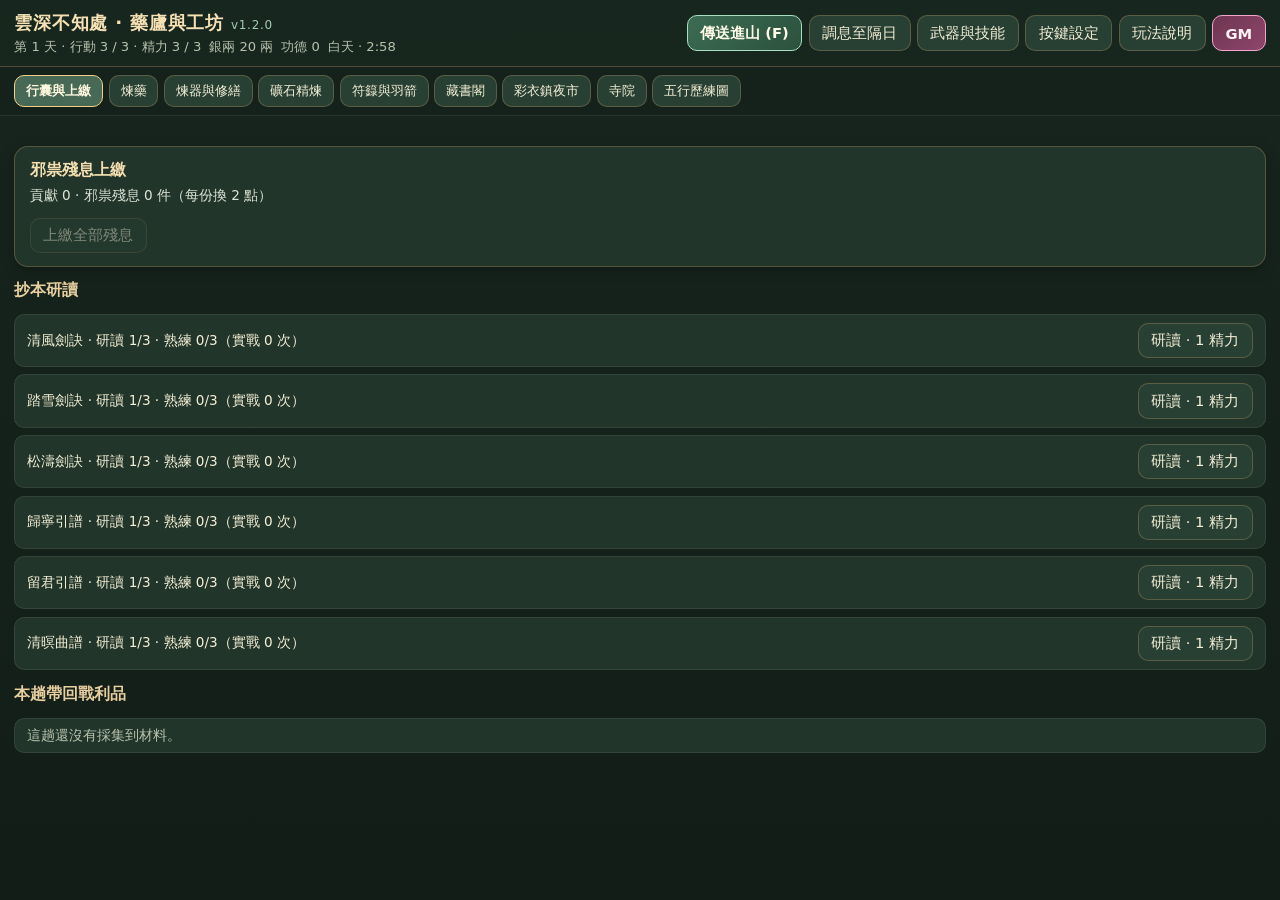
==== commit 09521255: "Remove legacy chanting and K control; preserve shared combat skills" ====
--- a/index.html
+++ b/index.html
@@ -154,14 +154,6 @@
       border: 1px solid rgba(240, 179, 98, 0.4);
     }
 
-    .badge-ward {
-      font-size: 0.8rem;
-      color: #e6f7ff;
-      background: rgba(54, 110, 138, 0.55);
-      padding: 0.2rem 0.55rem;
-      border-radius: 8px;
-      border: 1px solid #9be0ff;
-    }
 
     .hud-tools {
       display: flex;
@@ -731,7 +723,6 @@
         <span class="stat-pill" id="time-hud">白天 · 3:00</span>
         <span class="stat-pill" id="active-weapon-hud" style="color:#f5dfb0;">主手 · 藍氏配劍</span>
         <span id="night-warning" class="badge-warn" aria-live="polite"></span>
-        <span id="spirit-ward" class="badge-ward" hidden>護體經文 · 邪傷減半</span>
       </div>
       <div class="hud-tools">
         <button type="button" id="gear-open" aria-expanded="false">武器欄</button>
@@ -804,15 +795,10 @@
           <span id="slash-label">揮劍</span>
           <small id="arrow-stock" hidden>箭 18 · 耐40</small>
         </button>
-        <button type="button" class="btn-skill" data-control="skill">
-          <span id="skill-label">劍訣</span>
-          <small id="key-skill">K</small>
-        </button>
         <button type="button" class="btn-charm" data-control="charm" title="短按速發，長按灌注靈力可傷邪祟">
           <span id="charm-label">驅邪符</span>
           <small id="charm-stock">餘 6</small>
         </button>
-        <button type="button" data-control="chant"><span id="chant-label">誦經</span><small id="key-chant">R</small></button>
         <button type="button" data-control="gather"><span id="gather-btn-label">採集</span><small id="key-gather">E</small></button>
         <button type="button" class="btn-portal" data-control="flight">傳送陣<small id="key-flight">F</small></button>
         <button type="button" data-control="swap">換手<small id="key-swap">Q</small></button>
@@ -927,7 +913,7 @@
       <li><strong>傳送陣切換地圖（F 鍵）</strong>：在橫版地圖上，必須<strong>踩在傳送陣範圍內</strong>並按 <code>F</code> 鍵才會傳送回雲深不知處；在雲深據點按 <code>F</code> 鍵（或點傳送出發）即可傳送進山。若重傷倒地，可直接點上方「煙火撤離」返回雲深。</li>
       <li><strong>主副武器切換與 YUIO 技能組</strong>：按 <code>Q</code> 鍵會將副武器與主武器互換，<code>Y / U / I / O</code> 快捷欄會同步切換為該武器綁定的技能組。</li>
       <li><strong>弓箭與驅邪箭矢</strong>：普通羽箭可射傷妖獸與有紅條肉身的「走屍」；在「符籙與羽箭」製作「破邪朱砂箭」並於背包或武器欄切換裝填，即可直接射傷純靈體（游魂、怨靈）的黑色怨氣！</li>
-      <li><strong>寺院開光與功德超渡</strong>：在寺院可為<strong>古琴開光（伽藍之音）</strong>，使琴音額外鎮住邪祟；累積<strong>功德</strong>後，在野外按 <code>R</code> 誦經可消耗 2 點功德直接超渡一般與半血菁英邪祟（首領級單位會顯示「怨氣深重無法超渡」）。</li>
+      <li><strong>寺院開光與功德</strong>：在寺院可為<strong>古琴開光（伽藍之音）</strong>，使琴音額外鎮住邪祟；香火與善舉可累積功德。</li>
     </ul>
     <form method="dialog">
       <button value="close">明白了</button>
@@ -940,7 +926,7 @@
     <p>入夜後白日妖獸已歸巢，山道上會出現<strong>游魂、走屍與怨靈</strong>。</p>
     <ul>
       <li><strong>游魂 / 怨靈</strong>只有黑色「怨氣」條，純物理刀劍與普通羽箭會直接穿過。</li>
-      <li>使用<strong>古琴（寺院開光可獲伽藍之音鎮邪）、耗靈劍訣、破邪朱砂箭、誦經（R，有功德可超渡）</strong>，或<strong>長按符籙（L）灌注靈力</strong>即可消去邪祟怨氣！</li>
+      <li>使用<strong>古琴（寺院開光可獲伽藍之音鎮邪）、耗靈劍訣、破邪朱砂箭</strong>，或<strong>長按符籙（L）灌注靈力</strong>即可消去邪祟怨氣！</li>
     </ul>
     <form method="dialog">
       <button value="close">謹記在心</button>
@@ -993,7 +979,6 @@
     const maxPixelRatio = 2;
     const forgeBlueprintLevel = 2;
     const maxStudyRank = 5;
-    const exorciseMeritCost = 2;
 
     let viewWidth = 960;
     let world = homeWorld;
@@ -1061,7 +1046,6 @@
     const keyboardActions = {
       slash: ["普通攻擊", "KeyJ"],
       dodge: ["閃避", "ShiftLeft"],
-      skill: ["兵器招式", "KeyK"],
       quick0: ["快捷欄 1", "KeyY"],
       quick1: ["快捷欄 2", "KeyU"],
       quick2: ["快捷欄 3", "KeyI"],
@@ -1072,7 +1056,6 @@
       flight: ["傳送陣傳送", "KeyF"],
       gather: ["採集／拾取", "KeyE"],
       charm: ["使用符籙（長按蓄力）", "KeyL"],
-      chant: ["誦經／功德超渡", "KeyR"]
     };
     const defaultKeyboard = Object.fromEntries(Object.entries(keyboardActions).map(([k, [, code]]) => [k, code]));
     let keymap = {};
@@ -1102,8 +1085,8 @@
         if (code) keymap[code] = action;
       }
       for (const [action, elId] of [
-        ["jump", "key-jump"], ["dodge", "key-dodge"], ["skill", "key-skill"],
-        ["chant", "key-chant"], ["gather", "key-gather"], ["flight", "key-flight"], ["swap", "key-swap"],
+        ["jump", "key-jump"], ["dodge", "key-dodge"],
+        ["gather", "key-gather"], ["flight", "key-flight"], ["swap", "key-swap"],
         ["quick0", "quick-key-y"], ["quick1", "quick-key-u"], ["quick2", "quick-key-i"], ["quick3", "quick-key-o"]
       ]) {
         const el = byId(elId);
@@ -1243,7 +1226,6 @@
     };
     const qinBasicAttack = { name: "琴音攻擊", cost: 1, cooldown: 0.40, radius: 160, damage: 16, color: "#a8d7ed" };
 
-    const chant = { cost: 2, radius: 165, damage: 6, wardTime: 4 };
 
     const manuals = {
       clear: { name: "清風劍訣", text: swordArts.clear.text },
@@ -1253,7 +1235,6 @@
       stay: { name: "留君引譜", text: qinSongs.stay.text },
       purify: { name: "清暝曲譜", text: qinSongs.purify.text },
       heal: { name: "百草單方", text: "研讀與製藥熟練後，能提高丹藥恢復量。" },
-      chant: { name: "清心經卷", text: "寺院領取經書後隨時可以誦經；有功德時可消耗 2 點功德直接超渡邪祟。" }
     };
 
     const weaponSkillDescriptions = {
@@ -1307,7 +1288,6 @@
       silver: 20,
       merit: 0,
       contribution: 0,
-      scripture: false,
       nightGuideSeen: false,
       epoch: Date.now(),
       homeClears: [],
@@ -1379,13 +1359,15 @@
             gear: { ...defaultJourney().gear, ...data.journey.gear },
             stock: { ...defaultJourney().stock, ...data.journey.stock },
             durability: { ...defaultJourney().durability, ...data.journey.durability },
-            keyboard: { ...defaultKeyboard, ...data.journey.keyboard },
+            keyboard: Object.fromEntries(Object.entries({...defaultKeyboard, ...data.journey.keyboard}).filter(([key]) => Object.hasOwn(defaultKeyboard, key))),
             shortcuts: {
               main: Array.isArray(data.journey.shortcuts?.main) ? data.journey.shortcuts.main : defaultJourney().shortcuts.main,
               off: Array.isArray(data.journey.shortcuts?.off) ? data.journey.shortcuts.off : defaultJourney().shortcuts.off
             }
           };
         }
+          delete journey.scripture;
+          delete journey.copies.chant;
         if (data.bag) bag = { ...bag, ...data.bag };
         if (data.potions) potions = { ...potions, ...data.potions };
         if (data.routine) routine = { ...routine, ...data.routine };
@@ -1468,7 +1450,6 @@
       const t = w.type || "劍";
       const slashNames = { "劍": "揮劍", "刀": "劈斬", "弓": "射箭", "符": "催符", "琴": "撥弦" };
       byId("slash-label").textContent = slashNames[t] || w.label || "攻擊";
-      byId("skill-label").textContent = t === "弓" ? "弓身擊退" : (w.skill || "招式");
 
       const weaponsMap = gearWeapons();
       const durText = mainKey && mainKey !== "qin" ? " (" + getDurability(mainKey) + "/" + weaponMaxDurability(mainKey) + ")" : "";
@@ -1899,7 +1880,7 @@
         '<button type="button" data-copy="' + key + '"' + (journey.copies[key] ? ' disabled' : '') + '>' +
         (journey.copies[key] ? "抄本已收入背包" : "抄寫 · 免費") + '</button></article>';
       const qinCopies = Object.entries(qinSongs).map(copyCard).join("");
-      const otherCopies = Object.entries(manuals).filter(([key]) => key !== "chant" && !Object.hasOwn(qinSongs, key)).map(copyCard).join("");
+      const otherCopies = Object.entries(manuals).filter(([key]) => !Object.hasOwn(qinSongs, key)).map(copyCard).join("");
       byId("recipes").innerHTML = '<h2 class="library-heading">免費閱覽</h2>' + freeBooks +
         '<h2 class="library-heading">古琴入門大譜曲譜</h2><p class="library-heading copy-tip">抄寫進背包後就會放進抄本列表；每次研讀花 1 精力，實戰奏效累積熟練。</p>' + qinCopies +
         '<h2 class="library-heading">其他劍訣抄本</h2>' + otherCopies +
@@ -2056,8 +2037,7 @@
     function renderTemple() {
       const button = (label, action, item = "", disabled = false) => '<button type="button" data-temple-action="' + action + '" data-item="' + item + '"' + (disabled ? " disabled" : "") + '>' + label + '</button>';
       const qins = Object.entries(gearWeapons()).filter(([key]) => equippedWeapon(key).type === "琴");
-      byId("recipes").innerHTML = '<article class="recipe"><h2>寺院 · 功德 ' + journey.merit + '</h2><p>香火與善舉幫助山民與往生靈魂，可累積功德。野外誦經（' + actionKeyName("chant") + ' 鍵）可消耗 <strong>2 點功德</strong>直接超渡一般與半血菁英邪祟。</p>' +
-        button(journey.scripture ? "已領經書" : "領取《清心經卷》", "scripture", "", journey.scripture) +
+      byId("recipes").innerHTML = '<article class="recipe"><h2>寺院 · 功德 ' + journey.merit + '</h2><p>香火與善舉幫助山民與往生靈魂，可累積功德。</p>' +
         '<p>香油錢 10 兩，功德 +1。持有 ' + journey.silver + ' 兩。</p>' + button("香油錢 10 兩", "donate", "", journey.silver < 10) + '</article>' +
         '<article class="recipe"><h2>請僧人開光 · 伽藍之音</h2><p>為古琴注入伽藍梵音開光後，撥弦（普攻或曲譜）命中邪祟時可額外震懾並<strong>鎮住對方 1.4 秒</strong>。</p>' +
         (qins.length ? qins.map(([key, name]) => button(name + (journey.blessedQins[key] ? " · 已開光（伽藍之音）" : " · 請僧人開光"), "bless", key, journey.blessedQins[key])).join("") :
@@ -2072,11 +2052,7 @@
     function templeAction(action, key) {
       if (!returned || returnTab !== "temple") return;
       let message;
-      if (action === "scripture" && !journey.scripture) {
-        journey.scripture = true;
-        journey.copies.chant = { read: 0, practice: 0 };
-        message = "僧人贈《清心經卷》一冊，已收入抄本，現在可以誦經與功德超渡了。";
-      } else if (action === "donate" && journey.silver >= 10) {
+      if (action === "donate" && journey.silver >= 10) {
         journey.silver -= 10;
         journey.merit++;
         message = "香油錢 10 兩，功德 +1。";
@@ -2333,8 +2309,6 @@
       byId("mana-text").textContent = player.mana + " / " + maxMana;
       const meritHud = byId("merit-hud");
       if (meritHud) meritHud.textContent = "功德 " + journey.merit;
-      const chantLabel = byId("chant-label");
-      if (chantLabel) chantLabel.textContent = journey.merit >= exorciseMeritCost ? "誦經超渡" : "誦經";
 
       const charmRecipe = ammoRecipes[journey.gear.charm];
       byId("charm-stock").textContent = "餘 " + journey.stock[journey.gear.charm];
@@ -2351,8 +2325,6 @@
         const action = button.dataset.control;
         if (action === "gather" || action === "flight" || action.startsWith("quick")) continue;
         button.disabled = !!result || (action === "charm" && !journey.stock[journey.gear.charm]) ||
-          (action === "skill" && wType !== "弓" && player.mana < skillCost) ||
-          (action === "chant" && player.mana < chant.cost) ||
           (action === "slash" && qin && player.mana < qinBasicAttack.cost);
       }
     }
@@ -2381,10 +2353,9 @@
       player = {
         x: 75, y: ground, vy: 0, platform: true, ladder: null, face: 1,
         hp: maxHp, mana: maxMana, dodgeUntil: 0, dodgeReady: 0, dodgeLockUntil: 0,
-        evadedUntil: 0, guardUntil: 0, wardUntil: 0, cooldown: 0, jumpGrace: 0, invincible: 0,
+        evadedUntil: 0, guardUntil: 0, cooldown: 0, jumpGrace: 0, invincible: 0,
         walk: false, motion: null, gait: 0
       };
-      byId("spirit-ward").hidden = true;
       byId("rescue-open").classList.remove("btn-urgent");
       enemies = route?.enemies ?? [
         makeEnemy("山豬", 545, 25, 1),
@@ -3048,10 +3019,6 @@
         }
       }
 
-      if (player.wardUntil && player.wardUntil <= time) {
-        player.wardUntil = 0;
-        byId("spirit-ward").hidden = true;
-      }
       if (wolfCall && time >= wolfCall.until) wolfCall = null;
       player.cooldown = Math.max(0, player.cooldown - dt);
       player.invincible = Math.max(0, player.invincible - dt);
@@ -3273,7 +3240,6 @@
         return;
       }
       if (hasQinInHand() && action === "skill") { playQin(); return; }
-      if (action === "chant") { chantVerse(); return; }
       if (Object.hasOwn(moves, action)) {
         if (player.cooldown > 0) attackQueue = { kind: action, until: time + 0.16 };
         else strike(action);
@@ -3972,7 +3938,7 @@
         const hasSword = [journey.gear.main, journey.gear.off].some(key => key && (equippedWeapon(key).type ?? "劍") === "劍");
         message = hasSword
           ? "未帶古琴 · 只能用劍訣、破邪朱砂箭或蓄力符籙驅邪。"
-          : "未帶古琴 · 可用破邪朱砂箭、長按符籙灌靈或功德超渡（R）。";
+          : "未帶古琴 · 可用破邪朱砂箭或長按符籙灌靈。";
       }
       if (warning.textContent !== message) warning.textContent = message;
     }
@@ -4027,7 +3993,7 @@
           spirits.push(makeSpirit(nightClearingStart + 360, "spiritLord", 2));
         }
         say(currentRoute ? "走屍有肉身，羽箭、耗靈招式與蓄力符籙皆可消去邪祟。" :
-          "白日妖獸已歸巢。夜幕下邪祟出沒，奏琴、破邪朱砂箭、蓄力符籙或消耗功德誦經皆可驅邪超渡。");
+          "白日妖獸已歸巢。夜幕下邪祟出沒，奏琴、破邪朱砂箭或蓄力符籙皆可驅邪。");
       }
     }
     function spiritAttributes(spirit) {
@@ -4088,7 +4054,7 @@
         spirit.x += Math.sign(dx) * Math.min(Math.abs(dx), dt * stats.speed);
         if (Math.abs(dx) < 34 && ground - player.y < 56 && spirit.strikeAt <= time) {
           spirit.strikeAt = time + 1.25;
-          const damage = player.wardUntil > time ? Math.ceil(stats.damage / 2) : stats.damage;
+          const damage = stats.damage;
           takeHit(damage, Math.sign(dx) || 1);
         }
       }
@@ -4165,64 +4131,6 @@
       syncHud();
     }
 
-    // 誦經與消耗功德超渡（對小怪、半血菁英起作用；對首領顯示「怨氣深重無法超渡」）
-    function chantVerse() {
-      if (!journey.scripture) { say("先到寺院領取經書，才能誦經。"); return; }
-      if (player.cooldown || player.ladder) return;
-      if (player.mana < chant.cost) { say("靈力不足，無法誦經。"); return; }
-      player.mana -= chant.cost;
-      player.cooldown = 0.65;
-      player.guardUntil = 0;
-      player.wardUntil = time + chant.wardTime;
-      byId("spirit-ward").hidden = false;
-      animatePlayer("chant", 0.58);
-
-      const inRangeSpirits = spirits.filter(s => spiritPresent(s) && Math.hypot(s.x - player.x, s.y - player.y) <= chant.radius);
-      const canTranscend = journey.merit >= exorciseMeritCost;
-      let transcendedCount = 0;
-      let bossBlocked = false;
-
-      if (canTranscend && inRangeSpirits.length > 0) {
-        for (const spirit of inRangeSpirits) {
-          if (spirit.rank === "boss") {
-            bossBlocked = true;
-            effects.push({ type: "text", text: "怨氣深重無法超渡", color: "#ff9b8a", x: spirit.x, y: ground - 108, life: 0.9, total: 0.9 });
-            hurtSpirit(spirit, chant.damage, true);
-          } else if (spirit.rank === "elite" && spirit.resentment > spirit.maxResentment * 0.5) {
-            // 菁英邪祟怨氣高於 50% 時先削弱一半怨氣並鎮魂 2 秒
-            transcendedCount++;
-            holdSpirit(spirit, time + 2.0, "梵音鎮壓");
-            hurtSpirit(spirit, Math.ceil(spirit.maxResentment * 0.45), true);
-            effects.push({ type: "text", text: "菁英怨氣未消，先削半魂！", color: "#ffe39e", x: spirit.x, y: ground - 108, life: 0.85, total: 0.85 });
-          } else {
-            // 小怪（游魂、走屍）或半血以下菁英直接超渡！
-            transcendedCount++;
-            effects.push({ type: "text", text: "功德超渡 · 往生淨土", color: "#fff2a6", x: spirit.x, y: ground - 108, life: 0.9, total: 0.9 });
-            hurtSpirit(spirit, spirit.resentment, true);
-          }
-        }
-      } else {
-        hitSpirits(chant.damage, true, spirit => Math.hypot(spirit.x - player.x, spirit.y - player.y) <= chant.radius);
-      }
-
-      if (transcendedCount > 0) {
-        journey.merit = Math.max(0, journey.merit - exorciseMeritCost);
-        saveGathering();
-        renderDailyRoutine();
-      }
-
-      effects.push({ type: "qin", color: transcendedCount > 0 ? "#ffe587" : "#f6daa7", x: player.x, y: player.y - 28, radius: chant.radius, life: 0.75, total: 0.75 });
-      practiceManual("chant");
-
-      if (bossBlocked && transcendedCount === 0) {
-        say("首領怨氣深重無法超渡！（未消耗功德，護體經文已開啟）");
-      } else if (transcendedCount > 0) {
-        say("消耗 " + exorciseMeritCost + " 點功德念經超渡！剩餘功德 " + journey.merit + " 點。" + (bossBlocked ? "（首領怨氣深重無法超渡）" : ""));
-      } else {
-        say("誦經 · 接下來 4 秒所受邪祟傷害減半。" + (journey.merit < exorciseMeritCost ? "（功德不足 2 點，僅作護體驅邪）" : ""));
-      }
-      syncHud();
-    }
 
     function mastery(key) {
       const copy = journey.copies[key];
@@ -4235,7 +4143,6 @@
       saveGathering();
     }
     function copyManual(key) {
-      if (key === "chant") return;
       if (!returned || returnTab !== "library" || !Object.hasOwn(manuals, key) || journey.copies[key]) return;
       journey.copies[key] = { read: 0, practice: 0 };
       saveGathering();
@@ -4326,14 +4233,13 @@
         }
         if (action === "night") {
           journey.merit += 6;
-          journey.scripture = true;
         }
         saveGathering();
         if (returned) renderReturn();
         else if (choosingBag) renderBag();
         syncHud();
         message = action === "forge" ? "已領取全套五行凡品/良品/上品礦石、草藥與獸材。" :
-          action === "night" ? "已領取夜採藥草、殘息、清心經卷與 6 點功德。" : "已領取傷藥、各階符籙與三種羽箭（含破邪朱砂箭）。";
+          action === "night" ? "已領取夜採藥草、殘息與 6 點功德。" : "已領取傷藥、各階符籙與三種羽箭（含破邪朱砂箭）。";
       }
       byId("gm-message").textContent = message;
       say(message);
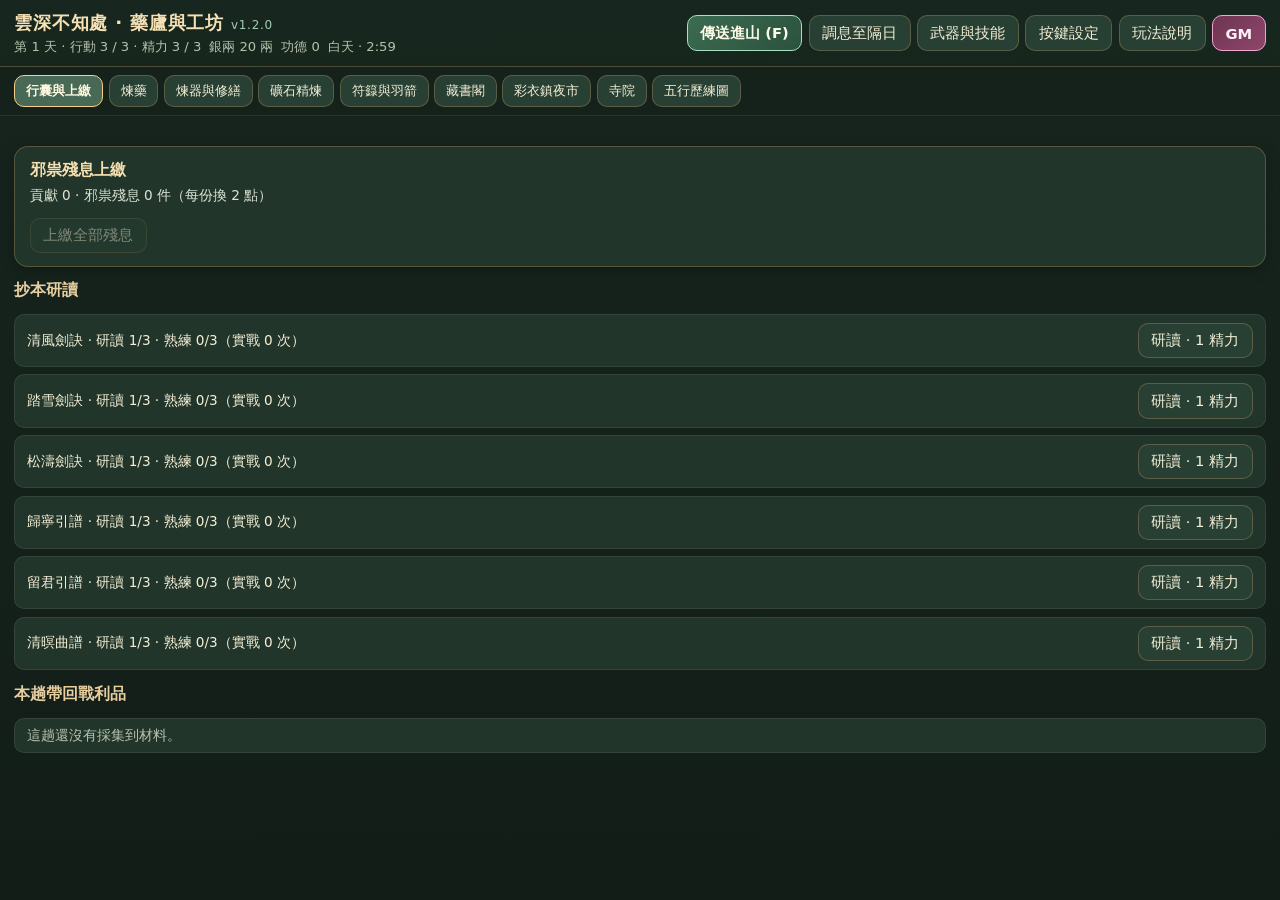
==== commit 2739e77a: "Link extracted stylesheet and game script" ====
--- a/index.html
+++ b/index.html
@@ -6,710 +6,7 @@
   <meta name="apple-mobile-web-app-capable" content="yes" />
   <meta name="apple-mobile-web-app-status-bar-style" content="black-translucent" />
   <title>雲深後山・採藥歷練 v1.2.0</title>
-  <style>
-    :root {
-      --bg-deep: #131e18;
-      --bg-panel: #1b2b22;
-      --bg-card: #22352a;
-      --ink-light: #f3efd6;
-      --ink-muted: #b7c2ad;
-      --jade: #78988b;
-      --jade-bright: #a3c9b7;
-      --amber: #daad72;
-      --crimson: #bc433b;
-      --spirit-purple: #8e74b5;
-      --border-soft: rgba(218, 173, 114, 0.28);
-      --shadow-heavy: 0 12px 32px rgba(0, 0, 0, 0.55);
-      --font-main: "PingFang TC", "Noto Sans TC", "Microsoft JhengHei", system-ui, -apple-system, sans-serif;
-    }
-
-    * {
-      box-sizing: border-box;
-      -webkit-tap-highlight-color: transparent;
-    }
-
-    html, body {
-      margin: 0;
-      padding: 0;
-      width: 100%;
-      height: 100%;
-      background: var(--bg-deep);
-      color: var(--ink-light);
-      font-family: var(--font-main);
-      overflow: hidden;
-      user-select: none;
-      -webkit-user-select: none;
-    }
-
-    button, select {
-      font-family: inherit;
-      font-size: 0.92rem;
-      color: var(--ink-light);
-      background: #283f33;
-      border: 1px solid var(--border-soft);
-      border-radius: 10px;
-      padding: 0.45rem 0.78rem;
-      cursor: pointer;
-      transition: transform 0.08s ease, background-color 0.15s ease, border-color 0.15s ease;
-    }
-
-    button:hover:not(:disabled) {
-      background: #334f40;
-      border-color: var(--amber);
-    }
-
-    button:active:not(:disabled),
-    button.is-held {
-      transform: scale(0.95);
-      background: #3f604e;
-    }
-
-    button:disabled {
-      opacity: 0.44;
-      cursor: not-allowed;
-    }
-
-    button[aria-pressed="true"] {
-      background: #486956;
-      border-color: #f3cf87;
-      color: #fff8df;
-      font-weight: 700;
-    }
-
-    select {
-      padding: 0.4rem 0.6rem;
-      background: #17241d;
-    }
-
-    [hidden] {
-      display: none !important;
-    }
-
-    #game {
-      position: relative;
-      width: 100%;
-      height: 100dvh;
-      display: flex;
-      flex-direction: column;
-      padding: env(safe-area-inset-top) env(safe-area-inset-right) env(safe-area-inset-bottom) env(safe-area-inset-left);
-      background: radial-gradient(circle at top, #1f3227, #111b15 80%);
-    }
-
-    #game.is-fullscreen {
-      position: fixed;
-      inset: 0;
-      z-index: 999;
-      height: 100dvh;
-    }
-
-    /* 頂部狀態列 */
-    .hud-bar {
-      display: flex;
-      flex-wrap: wrap;
-      align-items: center;
-      justify-content: space-between;
-      gap: 0.4rem 0.75rem;
-      padding: 0.42rem 0.7rem;
-      background: rgba(19, 30, 24, 0.94);
-      border-bottom: 1px solid var(--border-soft);
-      z-index: 10;
-    }
-
-    .vitals {
-      display: flex;
-      flex-wrap: wrap;
-      align-items: center;
-      gap: 0.55rem;
-    }
-
-    .stat-pill {
-      display: inline-flex;
-      align-items: center;
-      gap: 0.35rem;
-      background: rgba(34, 53, 42, 0.9);
-      padding: 0.25rem 0.55rem;
-      border-radius: 999px;
-      border: 1px solid rgba(255, 255, 255, 0.08);
-      font-size: 0.84rem;
-    }
-
-    progress {
-      width: 66px;
-      height: 9px;
-      border-radius: 999px;
-      overflow: hidden;
-      border: none;
-      background: #101914;
-    }
-    progress::-webkit-progress-bar { background: #101914; }
-    #hp::-webkit-progress-value { background: linear-gradient(90deg, #a6342e, #e06358); }
-    #mana::-webkit-progress-value { background: linear-gradient(90deg, #326a8a, #69b8e6); }
-
-    .badge-warn {
-      font-size: 0.8rem;
-      color: #ffd388;
-      background: rgba(120, 62, 28, 0.45);
-      padding: 0.2rem 0.55rem;
-      border-radius: 8px;
-      border: 1px solid rgba(240, 179, 98, 0.4);
-    }
-
-
-    .hud-tools {
-      display: flex;
-      flex-wrap: wrap;
-      align-items: center;
-      gap: 0.35rem;
-    }
-
-    .hud-tools button {
-      padding: 0.34rem 0.6rem;
-      font-size: 0.83rem;
-    }
-
-    .gm-btn {
-      background: linear-gradient(135deg, #6e3552, #8e466b) !important;
-      border-color: #f3a6cb !important;
-      color: #fff2f8 !important;
-      font-weight: 700;
-    }
-
-    .btn-urgent {
-      background: linear-gradient(135deg, #9e332b, #c7473e) !important;
-      border-color: #ffb8a8 !important;
-      color: #fff7f5 !important;
-      font-weight: 700;
-      animation: pulseUrgent 1.1s infinite alternate;
-    }
-
-    @keyframes pulseUrgent {
-      from { box-shadow: 0 0 0 rgba(255, 160, 140, 0.2); }
-      to { box-shadow: 0 0 12px rgba(255, 160, 140, 0.75); }
-    }
-
-    /* 目標與提示橫幅 */
-    .banner-strip {
-      display: flex;
-      flex-wrap: wrap;
-      align-items: center;
-      justify-content: space-between;
-      gap: 0.4rem;
-      padding: 0.3rem 0.75rem;
-      background: rgba(25, 39, 31, 0.88);
-      border-bottom: 1px solid rgba(218, 173, 114, 0.16);
-      font-size: 0.84rem;
-    }
-
-    #goal {
-      font-weight: 700;
-      color: #f6d592;
-    }
-
-    #notice {
-      color: #dce5d3;
-    }
-
-    /* 畫布容器 */
-    .stage-wrap {
-      position: relative;
-      flex: 1 1 auto;
-      min-height: 210px;
-      width: 100%;
-      overflow: hidden;
-      background: #243329;
-    }
-
-    #scene {
-      display: block;
-      width: 100%;
-      height: 100%;
-      outline: none;
-      touch-action: none;
-    }
-
-    /* 採集與蓄力進度條 */
-    #gather-meter {
-      position: absolute;
-      left: 50%;
-      bottom: 14px;
-      transform: translateX(-50%);
-      width: min(320px, 84vw);
-      background: rgba(17, 28, 22, 0.92);
-      border: 1px solid var(--amber);
-      border-radius: 12px;
-      padding: 0.4rem 0.7rem;
-      box-shadow: var(--shadow-heavy);
-      pointer-events: none;
-      z-index: 8;
-    }
-
-    #gather-label {
-      font-size: 0.82rem;
-      color: #f8e5ba;
-      margin-bottom: 0.25rem;
-      text-align: center;
-      font-weight: 600;
-    }
-
-    .meter-track {
-      width: 100%;
-      height: 8px;
-      background: #0d1611;
-      border-radius: 999px;
-      overflow: hidden;
-    }
-
-    #gather-fill {
-      width: 0%;
-      height: 100%;
-      background: linear-gradient(90deg, #76b88e, #f2c879);
-      transition: width 0.04s linear;
-    }
-
-    /* 觸控 / 螢幕虛擬按鍵區 */
-    .controls {
-      display: flex;
-      align-items: center;
-      justify-content: space-between;
-      gap: 0.5rem;
-      padding: 0.45rem 0.65rem;
-      background: rgba(16, 25, 20, 0.96);
-      border-top: 1px solid var(--border-soft);
-      touch-action: none;
-      z-index: 10;
-    }
-
-    .dpad {
-      display: grid;
-      grid-template-columns: repeat(3, 46px);
-      grid-template-rows: repeat(2, 44px);
-      gap: 4px;
-    }
-
-    .dpad button {
-      padding: 0;
-      font-weight: 700;
-      font-size: 1rem;
-      display: flex;
-      align-items: center;
-      justify-content: center;
-      border-radius: 12px;
-    }
-
-    .dpad .up { grid-column: 2; grid-row: 1; }
-    .dpad .left { grid-column: 1; grid-row: 2; }
-    .dpad .down { grid-column: 2; grid-row: 2; }
-    .dpad .right { grid-column: 3; grid-row: 2; }
-
-    .action-cluster {
-      display: flex;
-      flex-wrap: wrap;
-      justify-content: flex-end;
-      gap: 0.35rem;
-      max-width: calc(100% - 155px);
-    }
-
-    .action-cluster button {
-      min-width: 58px;
-      padding: 0.42rem 0.52rem;
-      font-size: 0.8rem;
-      display: flex;
-      flex-direction: column;
-      align-items: center;
-      justify-content: center;
-      line-height: 1.2;
-      border-radius: 12px;
-    }
-
-    .action-cluster button small {
-      font-size: 0.68rem;
-      color: var(--ink-muted);
-    }
-
-    .btn-primary-atk {
-      background: #395c49;
-      border-color: #9ed4b8;
-    }
-
-    .btn-skill {
-      background: #365066;
-      border-color: #8cc5eb;
-    }
-
-    .btn-charm {
-      background: #59442b;
-      border-color: #e6b86e;
-    }
-
-    .btn-portal {
-      background: #274f5c;
-      border-color: #8ce4f2;
-    }
-
-    /* 雲深據點主畫面 (#return-screen) */
-    #return-screen {
-      position: absolute;
-      inset: 0;
-      background: linear-gradient(180deg, #17251e 0%, #121d17 100%);
-      z-index: 30;
-      display: flex;
-      flex-direction: column;
-      overflow: hidden;
-      padding: env(safe-area-inset-top) env(safe-area-inset-right) env(safe-area-inset-bottom) env(safe-area-inset-left);
-    }
-
-    .home-header {
-      display: flex;
-      flex-wrap: wrap;
-      align-items: center;
-      justify-content: space-between;
-      gap: 0.5rem;
-      padding: 0.65rem 0.9rem;
-      background: rgba(24, 38, 30, 0.95);
-      border-bottom: 1px solid var(--border-soft);
-    }
-
-    .home-title-group h1 {
-      margin: 0;
-      font-size: 1.15rem;
-      color: #f6e1b5;
-      letter-spacing: 0.04em;
-    }
-
-    .home-meta {
-      display: flex;
-      flex-wrap: wrap;
-      gap: 0.5rem;
-      font-size: 0.82rem;
-      color: var(--ink-muted);
-      margin-top: 0.15rem;
-    }
-
-    .home-actions {
-      display: flex;
-      flex-wrap: wrap;
-      gap: 0.4rem;
-    }
-
-    .btn-depart {
-      background: linear-gradient(135deg, #3c6b52, #2b523d);
-      border-color: #a9dfc2;
-      font-weight: 700;
-      color: #fffbe8;
-    }
-
-    .tab-bar {
-      display: flex;
-      flex-wrap: wrap;
-      gap: 0.35rem;
-      padding: 0.5rem 0.9rem;
-      background: #15221b;
-      border-bottom: 1px solid rgba(255, 255, 255, 0.07);
-    }
-
-    .tab-bar button {
-      padding: 0.38rem 0.68rem;
-      font-size: 0.84rem;
-    }
-
-    .home-body {
-      flex: 1 1 auto;
-      overflow-y: auto;
-      padding: 0.85rem 0.9rem 1.6rem;
-      -webkit-overflow-scrolling: touch;
-    }
-
-    .recipe-grid {
-      display: grid;
-      grid-template-columns: repeat(auto-fill, minmax(265px, 1fr));
-      gap: 0.75rem;
-    }
-
-    .recipe {
-      background: var(--bg-card);
-      border: 1px solid var(--border-soft);
-      border-radius: 14px;
-      padding: 0.8rem 0.9rem;
-      box-shadow: 0 4px 14px rgba(0, 0, 0, 0.25);
-    }
-
-    .recipe h2 {
-      margin: 0 0 0.35rem;
-      font-size: 1rem;
-      color: #f5dfb0;
-      display: flex;
-      justify-content: space-between;
-      align-items: center;
-      gap: 0.4rem;
-    }
-
-    .recipe h2 small {
-      font-size: 0.78rem;
-      color: var(--jade-bright);
-      font-weight: normal;
-    }
-
-    .recipe p {
-      margin: 0.28rem 0;
-      font-size: 0.85rem;
-      line-height: 1.45;
-      color: #dce4d5;
-    }
-
-    .recipe button {
-      margin-top: 0.45rem;
-    }
-
-    .missing {
-      color: #f29a8d;
-      font-weight: 600;
-    }
-
-    .market-demand {
-      color: #ffd382 !important;
-      font-weight: 600;
-    }
-
-    .library-heading {
-      grid-column: 1 / -1;
-      margin: 0.5rem 0 0.1rem;
-      font-size: 0.98rem;
-      color: #e8cfa0;
-      border-bottom: 1px solid rgba(218, 173, 114, 0.25);
-      padding-bottom: 0.25rem;
-    }
-
-    .copy-tip {
-      font-size: 0.82rem;
-      color: var(--ink-muted);
-      border: none;
-      margin-top: 0;
-    }
-
-    .forge-slots {
-      display: grid;
-      grid-template-columns: repeat(auto-fit, minmax(110px, 1fr));
-      gap: 0.45rem;
-      margin: 0.45rem 0;
-    }
-
-    .forge-slots label {
-      display: flex;
-      flex-direction: column;
-      gap: 0.2rem;
-      font-size: 0.78rem;
-      color: var(--ink-muted);
-    }
-
-    .forge-preview {
-      background: rgba(15, 24, 19, 0.65);
-      padding: 0.55rem 0.7rem;
-      border-radius: 10px;
-      margin: 0.45rem 0;
-    }
-
-    #craft-hint {
-      margin: 0 0 0.75rem;
-      padding: 0.5rem 0.75rem;
-      background: rgba(34, 53, 42, 0.85);
-      border-left: 3px solid var(--amber);
-      border-radius: 8px;
-      font-size: 0.86rem;
-    }
-
-    #craft-hint[data-outcome="success"] {
-      border-left-color: #7cd99b;
-      color: #d6f7e1;
-    }
-
-    #craft-hint[data-outcome="failure"] {
-      border-left-color: #e67c73;
-      color: #ffd6d2;
-    }
-
-    .haul-list {
-      list-style: none;
-      padding: 0;
-      margin: 0.5rem 0 1rem;
-      display: grid;
-      grid-template-columns: repeat(auto-fill, minmax(175px, 1fr));
-      gap: 0.45rem;
-    }
-
-    .haul-list li {
-      background: var(--bg-card);
-      border: 1px solid rgba(255, 255, 255, 0.08);
-      border-radius: 10px;
-      padding: 0.45rem 0.7rem;
-      display: flex;
-      justify-content: space-between;
-      align-items: center;
-      font-size: 0.86rem;
-    }
-
-    .haul-list li.empty {
-      grid-column: 1 / -1;
-      color: var(--ink-muted);
-    }
-
-    .manual-list {
-      list-style: none;
-      padding: 0;
-      margin: 0.4rem 0;
-      display: flex;
-      flex-direction: column;
-      gap: 0.45rem;
-    }
-
-    .manual-list li {
-      background: var(--bg-card);
-      border: 1px solid rgba(255, 255, 255, 0.08);
-      border-radius: 10px;
-      padding: 0.5rem 0.75rem;
-      display: flex;
-      flex-wrap: wrap;
-      justify-content: space-between;
-      align-items: center;
-      gap: 0.4rem;
-      font-size: 0.85rem;
-    }
-
-    /* 浮動面板（背包、武器欄、求援） */
-    .floating-panel {
-      position: absolute;
-      top: 50%;
-      left: 50%;
-      transform: translate(-50%, -50%);
-      width: min(560px, 92vw);
-      max-height: 82dvh;
-      overflow-y: auto;
-      background: #1b2b22;
-      border: 1px solid var(--amber);
-      border-radius: 16px;
-      padding: 1rem 1.1rem;
-      box-shadow: var(--shadow-heavy);
-      z-index: 45;
-      -webkit-overflow-scrolling: touch;
-    }
-
-    .panel-head {
-      display: flex;
-      justify-content: space-between;
-      align-items: center;
-      margin-bottom: 0.65rem;
-      border-bottom: 1px solid rgba(218, 173, 114, 0.25);
-      padding-bottom: 0.45rem;
-    }
-
-    .panel-head h2 {
-      margin: 0;
-      font-size: 1.05rem;
-      color: #f6e1b5;
-    }
-
-    .gear-grid {
-      display: grid;
-      grid-template-columns: repeat(auto-fit, minmax(155px, 1fr));
-      gap: 0.55rem;
-      margin-bottom: 0.75rem;
-    }
-
-    .gear-grid label {
-      display: flex;
-      flex-direction: column;
-      gap: 0.25rem;
-      font-size: 0.82rem;
-      color: var(--ink-muted);
-    }
-
-    #gear-inventory {
-      list-style: none;
-      padding: 0;
-      margin: 0.5rem 0 0;
-      display: flex;
-      flex-direction: column;
-      gap: 0.35rem;
-    }
-
-    #gear-inventory li {
-      background: rgba(16, 25, 20, 0.75);
-      padding: 0.45rem 0.65rem;
-      border-radius: 8px;
-      font-size: 0.84rem;
-    }
-
-    #gear-inventory small {
-      display: block;
-      color: var(--jade-bright);
-      margin-top: 0.15rem;
-    }
-
-    #potion-list {
-      display: flex;
-      flex-wrap: wrap;
-      gap: 0.45rem;
-      margin: 0.5rem 0 0.75rem;
-    }
-
-    /* Dialog 彈窗 */
-    dialog {
-      background: #1b2b22;
-      color: var(--ink-light);
-      border: 1px solid var(--amber);
-      border-radius: 16px;
-      padding: 1.1rem 1.2rem;
-      width: min(520px, 92vw);
-      max-height: 84dvh;
-      overflow-y: auto;
-      box-shadow: var(--shadow-heavy);
-    }
-
-    dialog::backdrop {
-      background: rgba(6, 12, 9, 0.72);
-      backdrop-filter: blur(3px);
-    }
-
-    dialog h2 {
-      margin: 0 0 0.55rem;
-      color: #f6e1b5;
-      font-size: 1.1rem;
-    }
-
-    dialog p, dialog li {
-      font-size: 0.88rem;
-      line-height: 1.5;
-      color: #e2eadc;
-    }
-
-    dialog form {
-      display: flex;
-      flex-wrap: wrap;
-      justify-content: flex-end;
-      gap: 0.5rem;
-      margin-top: 0.85rem;
-    }
-
-    .key-setting {
-      display: flex;
-      justify-content: space-between;
-      align-items: center;
-      padding: 0.35rem 0;
-      border-bottom: 1px solid rgba(255, 255, 255, 0.06);
-      font-size: 0.86rem;
-    }
-
-    @media (max-width: 640px) {
-      .dpad {
-        grid-template-columns: repeat(3, 42px);
-        grid-template-rows: repeat(2, 40px);
-      }
-      .action-cluster button {
-        min-width: 50px;
-        padding: 0.36rem 0.42rem;
-        font-size: 0.75rem;
-      }
-    }
-  </style>
+  <link rel="stylesheet" href="./style.css">
 </head>
 <body>
   <div id="game" class="is-returned">
@@ -960,3582 +257,6 @@
     </form>
   </dialog>
 
-  <script>
-    "use strict";
-    const byId = id => document.getElementById(id);
-    const canvas = byId("scene");
-    const ctx = canvas.getContext("2d");
-
-    const height = 430;
-    const ground = 362;
-    const homeWorld = 7400;
-    const maxHp = 100;
-    const maxMana = 20;
-    const dailyActions = 3;
-    const dailyEnergy = 3;
-    const phaseLength = 180000;
-    const duskLength = 25000;
-    const nightClearingStart = 6650;
-    const maxPixelRatio = 2;
-    const forgeBlueprintLevel = 2;
-    const maxStudyRank = 5;
-
-    let viewWidth = 960;
-    let world = homeWorld;
-    let camera = 0;
-    let time = 0;
-    let lastFrame;
-    let result = "";
-    let note = "";
-    let goal = "";
-    let returned = true;
-    let returnTab = "haul";
-    let returnReport = "";
-    let choosingBag = false;
-    let choosingAssist = false;
-    let choosingGear = false;
-    let choosingDialog = false;
-    let assistUsed = false;
-    let rescueRemaining = 0;
-    let nightStage = "";
-    let clockCycle = -1;
-    let menuPausedAt = null;
-    let gearPage = "equipment";
-    let skillSlot = "main";
-    let selectedElement = "wood";
-    let forgeType = "forged";
-    let forgeEnchant = "";
-    let forgeDraft = {};
-    let refineChoice = "iron";
-    let recordingKey = "";
-    let preferredDirection = 1;
-    let jumpDeadline = 0;
-    let attackQueue = null;
-    let gatherSession = null;
-    let displayedGatherLabel;
-    let wolfCall = null;
-    let lastSign = null;
-    let currentRoute = null;
-
-    // 遠程與蓄力狀態
-    let charmCharge = null;
-    let bowBashReadyAt = 0;
-    let hideCharmStreak = 0;
-
-    const keys = new Set();
-    const touches = new Map();
-    const directionalActions = new Set(["left", "right", "up", "down"]);
-    const buttons = Array.from(document.querySelectorAll(".controls button[data-control]"));
-    const directionButtons = buttons.filter(btn => directionalActions.has(btn.dataset.control));
-
-    const settingsMenu = byId("settings-menu");
-    const tutorial = byId("tutorial");
-    const nightGuide = byId("night-guide");
-    const rescueDialog = byId("rescue");
-    const gmMenu = byId("gm-menu");
-
-    const clamp = (v, min, max) => Math.max(min, Math.min(max, v));
-
-    // 按鍵映射
-    const movementKeys = {
-      ArrowLeft: "left", KeyA: "left",
-      ArrowRight: "right", KeyD: "right",
-      ArrowUp: "up", KeyW: "up",
-      ArrowDown: "down", KeyS: "down"
-    };
-    const keyboardActions = {
-      slash: ["普通攻擊", "KeyJ"],
-      dodge: ["閃避", "ShiftLeft"],
-      quick0: ["快捷欄 1", "KeyY"],
-      quick1: ["快捷欄 2", "KeyU"],
-      quick2: ["快捷欄 3", "KeyI"],
-      quick3: ["快捷欄 4", "KeyO"],
-      swap: ["切換主副武器", "KeyQ"],
-      gear: ["打開裝備欄", "KeyP"],
-      jump: ["跳躍", "Space"],
-      flight: ["傳送陣傳送", "KeyF"],
-      gather: ["採集／拾取", "KeyE"],
-      charm: ["使用符籙（長按蓄力）", "KeyL"],
-    };
-    const defaultKeyboard = Object.fromEntries(Object.entries(keyboardActions).map(([k, [, code]]) => [k, code]));
-    let keymap = {};
-
-    const keyDisplayNames = {
-      Space: "Space", ShiftLeft: "Shift", ShiftRight: "R-Shift",
-      Backquote: "`", Minus: "-", Equal: "=", BracketLeft: "[", BracketRight: "]",
-      Backslash: "\\", Semicolon: ";", Quote: "'", Comma: ",", Period: ".", Slash: "/"
-    };
-    function keyCodeLabel(code) {
-      if (!code) return "—";
-      if (keyDisplayNames[code]) return keyDisplayNames[code];
-      if (code.startsWith("Key")) return code.slice(3);
-      if (code.startsWith("Digit")) return code.slice(5);
-      return code;
-    }
-    function actionKeyName(action) {
-      return keyCodeLabel(journey.keyboard[action]);
-    }
-    function canBindKey(code) {
-      if (Object.hasOwn(movementKeys, code)) return false;
-      return code.startsWith("Key") || code.startsWith("Digit") || Object.hasOwn(keyDisplayNames, code);
-    }
-    function refreshKeyboard() {
-      keymap = { ...movementKeys };
-      for (const [action, code] of Object.entries(journey.keyboard)) {
-        if (code) keymap[code] = action;
-      }
-      for (const [action, elId] of [
-        ["jump", "key-jump"], ["dodge", "key-dodge"],
-        ["gather", "key-gather"], ["flight", "key-flight"], ["swap", "key-swap"],
-        ["quick0", "quick-key-y"], ["quick1", "quick-key-u"], ["quick2", "quick-key-i"], ["quick3", "quick-key-o"]
-      ]) {
-        const el = byId(elId);
-        if (el) el.textContent = actionKeyName(action);
-      }
-      const resetBtn = byId("reset");
-      if (resetBtn) resetBtn.textContent = "傳送進山 (" + actionKeyName("flight") + ")";
-    }
-
-    // 材料與礦石資料庫
-    const oreGrades = { 1: "凡品", 2: "良品", 3: "上品", 4: "極品" };
-    const materials = {
-      iron: { name: "玄鐵礦", tag: "礦石", element: "金", grade: 1, baseOre: "iron", color: "#9cb0b8", gatherTime: 1.5, xp: 10 },
-      iron_2: { name: "白鐵精礦", tag: "礦石", element: "金", grade: 2, baseOre: "iron", color: "#b7ced6", gatherTime: 1.8, xp: 16 },
-      iron_3: { name: "星隕神鐵", tag: "礦石", element: "金", grade: 3, baseOre: "iron", color: "#d5ecf5", gatherTime: 2.2, xp: 24 },
-      woodOre: { name: "青木石", tag: "礦石", element: "木", grade: 1, baseOre: "woodOre", color: "#79a87a", gatherTime: 1.5, xp: 10 },
-      woodOre_2: { name: "松脂靈木", tag: "礦石", element: "木", grade: 2, baseOre: "woodOre", color: "#97cc98", gatherTime: 1.8, xp: 16 },
-      woodOre_3: { name: "建木心髓", tag: "礦石", element: "木", grade: 3, baseOre: "woodOre", color: "#bce8bd", gatherTime: 2.2, xp: 24 },
-      waterOre: { name: "寒水石", tag: "礦石", element: "水", grade: 1, baseOre: "waterOre", color: "#6ea8c9", gatherTime: 1.5, xp: 10 },
-      waterOre_2: { name: "清泉靈玉", tag: "礦石", element: "水", grade: 2, baseOre: "waterOre", color: "#93cceb", gatherTime: 1.8, xp: 16 },
-      waterOre_3: { name: "玄冥冰晶", tag: "礦石", element: "水", grade: 3, baseOre: "waterOre", color: "#bde8ff", gatherTime: 2.2, xp: 24 },
-      fireOre: { name: "赤炎石", tag: "礦石", element: "火", grade: 1, baseOre: "fireOre", color: "#d47955", gatherTime: 1.5, xp: 10 },
-      fireOre_2: { name: "流火晶", tag: "礦石", element: "火", grade: 2, baseOre: "fireOre", color: "#f09973", gatherTime: 1.8, xp: 16 },
-      fireOre_3: { name: "赤心火髓", tag: "礦石", element: "火", grade: 3, baseOre: "fireOre", color: "#ffc2a6", gatherTime: 2.2, xp: 24 },
-      earthOre: { name: "赤土石", tag: "礦石", element: "土", grade: 1, baseOre: "earthOre", color: "#b89968", gatherTime: 1.5, xp: 10 },
-      earthOre_2: { name: "玄岩石", tag: "礦石", element: "土", grade: 2, baseOre: "earthOre", color: "#d6b885", gatherTime: 1.8, xp: 16 },
-      earthOre_3: { name: "戊土精金", tag: "礦石", element: "土", grade: 3, baseOre: "earthOre", color: "#f2dab0", gatherTime: 2.2, xp: 24 },
-
-      mint: { name: "清心草", tag: "草藥", color: "#72b37c", heal: 14, gatherTime: 0.9, quickLevel: 1, xp: 8 },
-      fern: { name: "翠羽蕨", tag: "草藥", color: "#5f9e6b", heal: 18, gatherTime: 1.1, quickLevel: 2, xp: 11 },
-      heartFlower: { name: "赤心蓮", tag: "草藥", look: "heartFlower", color: "#e37b74", heal: 28, gatherTime: 1.4, quickLevel: 3, xp: 15 },
-      fireGrass: { name: "陽炎草", tag: "草藥", look: "fireGrass", color: "#ef8e4b", heal: 24, gatherTime: 1.4, quickLevel: 3, xp: 15 },
-      earthFungus: { name: "黃精靈芝", tag: "草藥", look: "earthFungus", color: "#d96b59", heal: 32, gatherTime: 1.5, quickLevel: 4, xp: 18 },
-
-      moonlightBloom: { name: "月華鈴蘭", tag: "夜草", nightOnly: true, color: "#9fd6ff", heal: 22, gatherTime: 1.3, xp: 18 },
-      nightDew: { name: "幽露苔", tag: "夜草", nightOnly: true, color: "#b69ef2", heal: 20, gatherTime: 1.3, xp: 18 },
-      shadowRoot: { name: "墨影參", tag: "夜草", nightOnly: true, color: "#7ec4b6", heal: 26, gatherTime: 1.4, xp: 20 },
-
-      wood: { name: "青木料", tag: "木材", color: "#9c7852", gatherTime: 1.2, xp: 9 },
-      beastHide: { name: "妖獸皮", tag: "獸材", color: "#8f6b52", xp: 8 },
-      blood: { name: "妖獸精血", tag: "獸材", color: "#b8433b", xp: 10 },
-      scale: { name: "硬鱗甲", tag: "獸材", color: "#6d8578", xp: 10 },
-      claw: { name: "利爪", tag: "獸材", color: "#d6cab4", xp: 12 },
-      core: { name: "妖丹碎晶", tag: "獸材", color: "#e6a856", xp: 16 },
-      remnant: { name: "邪祟殘息", tag: "靈材", color: "#a588d4", xp: 14 }
-    };
-
-    const refiningRecipes = {
-      1: { amount: 3, herbs: 1, herb: "mint" },
-      2: { amount: 3, herbs: 2, herb: "heartFlower" }
-    };
-
-    const recipes = {
-      healingSalve: { name: "雲深金創膏", kind: "brew", heal: 34, cost: { mint: 2, fern: 1 } },
-      spiritDecoction: { name: "清心回元湯", kind: "brew", heal: 52, cost: { heartFlower: 1, earthFungus: 1, mint: 1 } },
-      blade: { name: "鍛造兵器", kind: "forge", cost: {} }
-    };
-
-    // 符籙與羽箭（新增專傷邪祟的「破邪朱砂箭」）
-    const ammoRecipes = {
-      exorcisePaper: { name: "黃紙·驅邪符", element: "exorcise", tier: 1, power: 1.0, yield: 4, cost: { mint: 1, wood: 1 }, desc: "入門驅邪符，專傷邪祟黑條怨氣。" },
-      thunderPaper: { name: "黃紙·雷擊符", element: "thunder", tier: 1, power: 1.0, yield: 4, cost: { fireGrass: 1, wood: 1 }, desc: "短按麻痺活體妖獸與走屍；長按蓄力灌靈可傷靈體邪祟。" },
-      firePaper: { name: "黃紙·烈火符", element: "fire", tier: 1, power: 1.0, yield: 4, cost: { fireGrass: 1, mint: 1 }, desc: "短按點燃灼燒妖獸；長按蓄力灌靈可燃燒邪祟怨氣。" },
-      exorciseWood: { name: "靈木·鎮魂符", element: "exorcise", tier: 2, power: 1.45, yield: 3, cost: { wood: 2, moonlightBloom: 1 }, desc: "二階靈木符，驅邪威力大幅提升。" },
-      thunderWood: { name: "靈木·紫電符", element: "thunder", tier: 2, power: 1.45, yield: 3, cost: { wood: 2, fireOre: 1 }, desc: "二階靈木雷符，麻痺更久，蓄力灌靈傷魂更強。" },
-      fireWood: { name: "靈木·焚邪符", element: "fire", tier: 2, power: 1.45, yield: 3, cost: { wood: 2, fireGrass: 2 }, desc: "二階靈木火符，高溫灼燒，蓄力灌靈可焚滅邪祟。" },
-      exorciseHide: { name: "獸皮·血鎮符", element: "exorcise", tier: 3, power: 2.0, backlash: true, yield: 3, cost: { beastHide: 1, blood: 1, remnant: 1 }, desc: "三階獸皮符，威力極強；單趟每第 3 張會觸發妖血反噬。" },
-      thunderHide: { name: "獸皮·天雷符", element: "thunder", tier: 3, power: 2.0, backlash: true, yield: 3, cost: { beastHide: 1, blood: 1, fireOre: 1 }, desc: "三階獸皮雷符；單趟每第 3 張會觸發妖血反噬。" },
-      fireHide: { name: "獸皮·業火符", element: "fire", tier: 3, power: 2.0, backlash: true, yield: 3, cost: { beastHide: 1, blood: 1, core: 1 }, desc: "三階獸皮火符；單趟每第 3 張會觸發妖血反噬。" },
-      bambooArrow: { name: "青竹羽箭", yield: 12, cost: { wood: 1 }, desc: "輕便竹箭，專攻活體妖獸與有紅條肉身的走屍。" },
-      ironTip: { name: "玄鐵破甲箭", yield: 10, cost: { wood: 1, iron: 1 }, desc: "重鏃破甲箭（傷害 +4、破甲 +2），專攻厚皮妖獸與走屍肉身。" },
-      cinnabarArrow: { name: "破邪朱砂箭", spiritual: true, yield: 10, cost: { wood: 1, mint: 1 }, desc: "箭鏃染有硃砂與清心咒印，可直接射傷游魂、怨靈等純靈體邪祟的黑條怨氣（亦傷實體）。" }
-    };
-    const charmKeys = Object.keys(ammoRecipes).filter(k => ammoRecipes[k].element);
-    const arrowKeys = ["bambooArrow", "ironTip", "cinnabarArrow"];
-
-    // 武器原型與數值（已徹底移除長杖、法杖）
-    const weaponTypeProfiles = {
-      "劍": { slashCd: 0.28, dodgeCd: 0.62, lockDodgeOnSlash: 0, maxDurability: 50 },
-      "刀": { slashCd: 0.42, dodgeCd: 0.90, lockDodgeOnSlash: 0.24, maxDurability: 50 },
-      "弓": { slashCd: 0.34, dodgeCd: 0.72, lockDodgeOnSlash: 0, maxDurability: 40 },
-      "符": { slashCd: 0.32, dodgeCd: 0.56, lockDodgeOnSlash: 0, maxDurability: 45 },
-      "琴": { slashCd: 0.40, dodgeCd: 0.78, lockDodgeOnSlash: 0, maxDurability: 999 }
-    };
-
-    const weaponStats = {
-      plain: { name: "藍氏配劍", type: "劍", bonus: 0, pierce: 0, skill: "劍訣", skillCost: 2, maxDurability: 50 },
-      fieldBow: { name: "竹弓", type: "弓", bonus: 1, pierce: 1, reachBonus: 90, skill: "弓身擊退", skillCost: 0, maxDurability: 40 },
-      talismanDisk: { name: "朱砂符盤", type: "符", bonus: 1, pierce: 2, skill: "催符灌靈", skillCost: 0, maxDurability: 45 },
-      qin: { name: "藍氏入門古琴", type: "琴", bonus: 0, pierce: 0, skill: "琴曲", skillCost: 2, maxDurability: 999 },
-      forged: { name: "五行鋼劍", type: "劍", bonus: 3, pierce: 4, skillBonus: 2, skill: "劍訣", skillCost: 2, maxDurability: 80 }
-    };
-
-    // 煉器教學三類兵器（已移除青木杖）
-    const tutorialWeapons = {
-      lessonSword: { name: "霜紋劍", type: "劍", ore: "霜紋鐵", label: "揮劍", bonus: 2, pierce: 2, skill: "劍訣", skillCost: 2, maxDurability: 60, detail: "揮劍與劍訣傷害 +2、破甲 +2，閃避靈活。" },
-      lessonBlade: { name: "炎鐵刀", type: "刀", ore: "炎鐵礦", label: "劈砍", skill: "狂斬", bonus: 5, pierce: 1, drain: 3, healthCost: 1, maxDurability: 60, detail: "高傷破甲 +5、出刀後搖較長且短暫鎖閃避；出刀耗 1 氣血，命中恢復 3 氣血。" },
-      lessonBow: { name: "風紋弓", type: "弓", ore: "風紋木", label: "射箭", skill: "弓身擊退", bonus: 2, pierce: 1, reachBonus: 110, skillCost: 0, maxDurability: 55, detail: "普攻射出羽箭（耗1箭1耐久）；技能【弓身擊退】0靈力、大範圍推遠敵人（CD 1.6秒、耗2耐久）。" }
-    };
-
-    // 五行煉器系統完整配置（已移除寒水靈杖）
-    const forgedTypes = {
-      forged: { name: "五行鋼劍", fixed: "iron", type: "劍", label: "揮劍", skill: "劍訣", skillCost: 2, maxDurability: 85 },
-      forgedBlade: { name: "烈陽刀", fixed: "fireOre", type: "刀", label: "劈砍", skill: "狂斬", skillCost: 3, drain: 3, healthCost: 1, maxDurability: 80 },
-      forgedBow: { name: "青竹神弓", fixed: "woodOre", type: "弓", label: "射箭", skill: "弓身擊退", skillCost: 0, reachBonus: 120, maxDurability: 75 }
-    };
-
-    const forgeElements = [
-      { tag: "金", element: "金", stat: "bonus", label: "近戰/基礎傷害", values: { 1: 3, 2: 5, 3: 8 } },
-      { tag: "木", element: "木", stat: "reachBonus", label: "攻擊距離", values: { 1: 12, 2: 36, 3: 75 } },
-      { tag: "水", element: "水", stat: "skillCost", label: "招式靈耗", values: { 1: 2, 2: 1, 3: 1 } },
-      { tag: "火", element: "火", stat: "skillBonus", label: "招式額外傷害", values: { 1: 2, 2: 5, 3: 9 } },
-      { tag: "土", element: "土", stat: "pierce", label: "破甲", values: { 1: 4, 2: 6, 3: 9 } }
-    ];
-
-    const enchants = {
-      blood: { stat: "drain", value: 2, text: "吸血 +2" },
-      core: { stat: "skillBonus", value: 4, text: "招式傷害 +4" },
-      claw: { stat: "pierce", value: 2, text: "破甲 +2" },
-      scale: { stat: "guard", value: 2, text: "護身 −2" }
-    };
-
-    const weaponSlots = { main: "主武器", off: "副武器" };
-    const shortcutKeys = ["y", "u", "i", "o"];
-
-    // 劍訣分化
-    const swordArts = {
-      clear: { name: "《清風》", reach: 188, damage: 13, pierce: 2, cost: 2, knockback: 95, text: "遠距劍氣波（188），橫掃前方並大幅震退敵人、打斷蓄力。" },
-      snow: { name: "《踏雪》", reach: 134, damage: 14, pierce: 3, cost: 2, slowTime: 3.6, text: "中距寒霜劍氣（134），命中使敵方緩速 3.6 秒，並獲短暫護體反擊。" },
-      pine: { name: "《松濤》", reach: 92, damage: 24, pierce: 6, cost: 2, text: "近身重斬（92），高傷高破甲；閃避後 2 秒內施放傷害再暴增。" }
-    };
-
-    const qinSongs = {
-      rest: { name: "《歸寧引》", color: "#a8ede9", text: "削減附近邪祟怨氣，並安撫游魂，使其停止追逐。" },
-      stay: { name: "《留君引》", color: "#e4cbff", text: "削減附近邪祟怨氣，並暫時定住走屍。" },
-      purify: { name: "《清暝曲》", color: "#ffe5a4", text: "削去一半怨氣；已安撫或定住的邪祟可一曲驅散。" }
-    };
-    const qinBasicAttack = { name: "琴音攻擊", cost: 1, cooldown: 0.40, radius: 160, damage: 16, color: "#a8d7ed" };
-
-
-    const manuals = {
-      clear: { name: "清風劍訣", text: swordArts.clear.text },
-      snow: { name: "踏雪劍訣", text: swordArts.snow.text },
-      pine: { name: "松濤劍訣", text: swordArts.pine.text },
-      rest: { name: "歸寧引譜", text: qinSongs.rest.text },
-      stay: { name: "留君引譜", text: qinSongs.stay.text },
-      purify: { name: "清暝曲譜", text: qinSongs.purify.text },
-      heal: { name: "百草單方", text: "研讀與製藥熟練後，能提高丹藥恢復量。" },
-    };
-
-    const weaponSkillDescriptions = {
-      "劍": "施展當前選定的劍訣。",
-      "刀": "狂猛劈砍周身敵人，高傷破甲，命中可吸取氣血。",
-      "弓": "【常駐保底 · 0靈力】不論有沒有箭皆可施放！大範圍橫掃並將敵人遠遠擊退、打斷蓄力（冷卻 1.6 秒，僅耗 2 點耐久）。",
-      "符": "催動當前裝備的符籙（長按快捷鍵可耗靈蓄力）。",
-      "琴": "撥動琴弦奏出音律，削減邪祟怨氣並安撫定身；寺院開光後可觸發伽藍之音鎮住邪祟。"
-    };
-
-    const shortcutNames = {
-      "": "留空",
-      "action:skill": "兵器招式",
-      "art:clear": "《清風》",
-      "art:snow": "《踏雪》",
-      "art:pine": "《松濤》",
-      "song:rest": "《歸寧引》",
-      "song:stay": "《留君引》",
-      "song:purify": "《清暝曲》",
-      ...Object.fromEntries(charmKeys.map(k => ["charm:" + k, ammoRecipes[k].name])),
-      ...Object.fromEntries(arrowKeys.map(k => ["arrow:" + k, ammoRecipes[k].name]))
-    };
-
-    const moves = {
-      slash: { reach: 82, damage: 9, pierce: 1, cooldown: 0.29, cost: 0 },
-      skill: { reach: 128, damage: 16, pierce: 3, cooldown: 0.43, cost: 2 },
-      charm: { speed: 540, damage: 12, pierce: 2, cooldown: 0.34, life: 0.62, cost: 0 }
-    };
-
-    const studyBooks = {
-      medicine: { title: "《藥理入門》", effect: "每級研讀製藥多恢復 2 點氣血。" },
-      forge: { title: "《煉器心訣》", effect: "每級研讀鍛造成功率提高 2 個百分點，上限 100%。" },
-      sword: { title: "《劍術精要》", effect: "每級研讀佩劍的劍訣傷害增加 2 點。" }
-    };
-
-    const nightMarket = {
-      moonlightBloom: { regular: 18, premium: 55, buyer: "藥鋪掌櫃", reason: "難得在月下採到的清涼藥引。" },
-      nightDew: { regular: 26, premium: 80, buyer: "畫師", reason: "托人收購夜花研製幽藍顏料。" },
-      shadowRoot: { regular: 38, premium: 120, buyer: "木工", reason: "要用完整靈參打磨雕花器具。" }
-    };
-
-    const residentErrands = {
-      herbalist: { resident: "藥鋪姑娘", text: "替山里採藥人備幾株清心草與翠羽蕨。", cost: { mint: 2, fern: 1 }, merit: 2 },
-      smith: { resident: "潭口匠師", text: "缺兩份青木料與玄鐵礦，想修補潭邊棧道。", cost: { iron: 2, wood: 2 }, merit: 2 }
-    };
-
-    const gatherThresholds = [0, 30, 80, 160, 280];
-
-    // 玩家存檔狀態
-    const defaultJourney = () => ({
-      silver: 20,
-      merit: 0,
-      contribution: 0,
-      nightGuideSeen: false,
-      epoch: Date.now(),
-      homeClears: [],
-      blessedQins: {},
-      errands: {},
-      forged: {},
-      durability: { plain: 50, fieldBow: 40, talismanDisk: 45, qin: 999 },
-      gear: {
-        main: "plain",
-        off: "qin",
-        art: "clear",
-        song: "purify",
-        charm: "exorcisePaper",
-        arrow: "bambooArrow"
-      },
-      shortcuts: {
-        main: ["art:clear", "art:snow", "art:pine", ""],
-        off: ["song:rest", "song:stay", "song:purify", ""]
-      },
-      stock: {
-        exorcisePaper: 6, thunderPaper: 4, firePaper: 4,
-        exorciseWood: 0, thunderWood: 0, fireWood: 0,
-        exorciseHide: 0, thunderHide: 0, fireHide: 0,
-        bambooArrow: 18, ironTip: 6, cinnabarArrow: 6
-      },
-      copies: {
-        clear: { read: 1, practice: 0 },
-        snow: { read: 1, practice: 0 },
-        pine: { read: 1, practice: 0 },
-        rest: { read: 1, practice: 0 },
-        stay: { read: 1, practice: 0 },
-        purify: { read: 1, practice: 0 }
-      },
-      keyboard: { ...defaultKeyboard }
-    });
-
-    let journey = defaultJourney();
-    let bag = Object.fromEntries(Object.keys(materials).map(k => [k, 0]));
-    bag.mint = 2; bag.wood = 2; bag.iron = 2;
-    let potions = { healingSalve: 1, spiritDecoction: 0 };
-    let routine = { day: 1, actions: dailyActions, energy: dailyEnergy };
-    let studyRanks = { medicine: 0, forge: 0, sword: 0 };
-    let gatherXp = 0;
-    let forgeLesson = null;
-    let ownsForgedSword = false;
-    let forgedOres = null;
-    let ownedForgeRank = 1;
-    let expeditionClears = { wood: 0, fire: 0, earth: 0, metal: 0, water: 0 };
-
-    const GAME_VERSION = "v1.2.0";
-    const storageKey = "yunshen_save_v1_2_0";
-    function saveGathering() {
-      try {
-        localStorage.setItem(storageKey, JSON.stringify({
-          journey, bag, potions, routine, studyRanks, gatherXp, forgeLesson, ownsForgedSword, forgedOres, ownedForgeRank, expeditionClears
-        }));
-      } catch {}
-    }
-    function loadGathering() {
-      try {
-        const raw = localStorage.getItem(storageKey);
-        if (!raw) return;
-        const data = JSON.parse(raw);
-        if (data.journey) {
-          journey = {
-            ...defaultJourney(),
-            ...data.journey,
-            blessedQins: data.journey.blessedQins || {},
-            gear: { ...defaultJourney().gear, ...data.journey.gear },
-            stock: { ...defaultJourney().stock, ...data.journey.stock },
-            durability: { ...defaultJourney().durability, ...data.journey.durability },
-            keyboard: Object.fromEntries(Object.entries({...defaultKeyboard, ...data.journey.keyboard}).filter(([key]) => Object.hasOwn(defaultKeyboard, key))),
-            shortcuts: {
-              main: Array.isArray(data.journey.shortcuts?.main) ? data.journey.shortcuts.main : defaultJourney().shortcuts.main,
-              off: Array.isArray(data.journey.shortcuts?.off) ? data.journey.shortcuts.off : defaultJourney().shortcuts.off
-            }
-          };
-        }
-          delete journey.scripture;
-          delete journey.copies.chant;
-        if (data.bag) bag = { ...bag, ...data.bag };
-        if (data.potions) potions = { ...potions, ...data.potions };
-        if (data.routine) routine = { ...routine, ...data.routine };
-        if (data.studyRanks) studyRanks = { ...studyRanks, ...data.studyRanks };
-        if (typeof data.gatherXp === "number") gatherXp = data.gatherXp;
-        if (data.forgeLesson) {
-          // 若舊存檔為已刪除的杖類教學，安全轉為劍類教學
-          if (data.forgeLesson.weapon === "lessonStaff") {
-            forgeLesson = { weapon: "lessonSword", done: data.forgeLesson.done };
-          } else {
-            forgeLesson = data.forgeLesson;
-          }
-        }
-        if (data.ownsForgedSword) ownsForgedSword = data.ownsForgedSword;
-        if (data.forgedOres) forgedOres = data.forgedOres;
-        if (data.ownedForgeRank) ownedForgeRank = data.ownedForgeRank;
-        if (data.expeditionClears) expeditionClears = { ...expeditionClears, ...data.expeditionClears };
-
-        // 清理已移除的杖類存檔殘留
-        delete journey.forged.forgedStaff;
-        if (journey.gear.main === "lessonStaff" || journey.gear.main === "forgedStaff") journey.gear.main = "plain";
-        if (journey.gear.off === "lessonStaff" || journey.gear.off === "forgedStaff") journey.gear.off = "";
-        if (!Object.hasOwn(ammoRecipes, journey.gear.arrow)) journey.gear.arrow = "bambooArrow";
-      } catch {}
-    }
-    loadGathering();
-
-    // 武器與耐久計算
-    function weaponMaxDurability(key) {
-      if (weaponStats[key]) return weaponStats[key].maxDurability || 50;
-      if (tutorialWeapons[key]) return tutorialWeapons[key].maxDurability || 60;
-      if (forgedTypes[key]) return forgedTypes[key].maxDurability || 85;
-      return 50;
-    }
-    function getDurability(key = journey.gear.main) {
-      if (!key || key === "qin") return 999;
-      if (journey.durability[key] === undefined) journey.durability[key] = weaponMaxDurability(key);
-      return journey.durability[key];
-    }
-    function spendDurability(amount, key = journey.gear.main) {
-      if (!key || key === "qin") return;
-      journey.durability[key] = Math.max(0, getDurability(key) - amount);
-      saveGathering();
-    }
-    function oreStat(el, oreKey) {
-      if (!oreKey || !materials[oreKey]) return undefined;
-      const g = materials[oreKey].grade || 1;
-      return el.values[g] ?? el.values[1];
-    }
-    function forgedStats(ores) {
-      if (!ores) return {};
-      const out = {};
-      for (const el of forgeElements) {
-        const val = oreStat(el, ores[el.tag]);
-        if (val !== undefined) out[el.stat] = val;
-      }
-      return out;
-    }
-    function equippedWeapon(key = journey.gear.main) {
-      if (!key) return weaponStats.plain;
-      let weapon;
-      if (tutorialWeapons[key]) weapon = { ...tutorialWeapons[key] };
-      else if (journey.forged[key]) weapon = craftedWeapon(key, journey.forged[key]);
-      else if (key === "forged" && forgedOres) weapon = { ...forgedTypes.forged, ...forgedStats(forgedOres) };
-      else weapon = { ...(weaponStats[key] || weaponStats.plain) };
-
-      const isSword = !weapon.type || weapon.type === "劍";
-      if (isSword && studyRanks.sword) {
-        weapon.skillBonus = (weapon.skillBonus || 0) + studyRanks.sword * 2;
-      }
-      return weapon;
-    }
-    function hasQinInHand() {
-      return (equippedWeapon(journey.gear.main).type || "劍") === "琴";
-    }
-    function syncWeaponButtons() {
-      const mainKey = journey.gear.main;
-      const offKey = journey.gear.off;
-      const w = equippedWeapon(mainKey);
-      const t = w.type || "劍";
-      const slashNames = { "劍": "揮劍", "刀": "劈斬", "弓": "射箭", "符": "催符", "琴": "撥弦" };
-      byId("slash-label").textContent = slashNames[t] || w.label || "攻擊";
-
-      const weaponsMap = gearWeapons();
-      const durText = mainKey && mainKey !== "qin" ? " (" + getDurability(mainKey) + "/" + weaponMaxDurability(mainKey) + ")" : "";
-      const offText = offKey ? " ｜ 副：" + (weaponsMap[offKey] || "") : "";
-      const hudEl = byId("active-weapon-hud");
-      if (hudEl) hudEl.textContent = "主手 · " + (weaponsMap[mainKey] || "藍氏配劍") + durText + offText;
-    }
-
-    // 地圖地形、採集點與怪物設定
-    const homePlatforms = [
-      { left: 260, right: 470, y: 278 },
-      { left: 740, right: 980, y: 262 },
-      { left: 1440, right: 1710, y: 274 },
-      { left: 2150, right: 2430, y: 256 },
-      { left: 3250, right: 3560, y: 268 }
-    ];
-    const homeLadders = [
-      { x: 310, top: 278, bottom: ground },
-      { x: 800, top: 262, bottom: ground },
-      { x: 1500, top: 274, bottom: ground },
-      { x: 2210, top: 256, bottom: ground },
-      { x: 3310, top: 268, bottom: ground }
-    ];
-    const homeAreas = [
-      { x: 0, name: "竹徑入口" },
-      { x: 1320, name: "巨岩坡" },
-      { x: 2880, name: "赤脊林" },
-      { x: 4750, name: "深林獸徑" },
-      { x: 6650, name: "幽夜空地" }
-    ];
-    const wildlifeSigns = [
-      { x: 4820, label: "狼群出沒" },
-      { x: 5520, label: "黑熊領地" },
-      { x: 6120, label: "猛虎山澗" }
-    ];
-    const gateRules = [
-      { x: 1280, boss: "巨牙山豬", destination: "巨岩坡" },
-      { x: 2840, boss: "赤脊山熊", destination: "赤脊林" }
-    ];
-    const townFlightPoint = { x: 110, name: "竹徑傳送陣" };
-    const extraFlightPoints = [
-      { x: 1360, name: "巨岩傳送陣" },
-      { x: 2940, name: "赤脊傳送陣" },
-      { x: 6720, name: "空地傳送陣" }
-    ];
-
-    const deposits = [
-      { key: "mint", x: 210, y: ground },
-      { key: "wood", x: 390, y: 278 },
-      { key: "iron", x: 660, y: ground },
-      { key: "fern", x: 890, y: 262 },
-      { key: "woodOre", x: 1030, y: ground },
-      { key: "waterOre", x: 1580, y: 274 },
-      { key: "fireGrass", x: 1980, y: ground },
-      { key: "fireOre", x: 2320, y: 256 },
-      { key: "earthOre", x: 3060, y: ground },
-      { key: "heartFlower", x: 3980, y: ground },
-      { key: "earthFungus", x: 4650, y: ground },
-      { key: "moonlightBloom", x: 520, y: ground },
-      { key: "nightDew", x: 2100, y: ground },
-      { key: "shadowRoot", x: 6850, y: ground }
-    ];
-
-    const beastProfiles = {
-      wolf: { size: 0.85, skin: "#59636e", drop: "claw", range: 82, windup: 0.34, chase: 148, chargeTime: 0.28, speed: 310, hit: 36, damage: 10, recovery: 0.45, notice: "野狼身形敏捷，注意同夥嚎叫集結。" },
-      bear: { size: 1.15, skin: "#463933", drop: "core", range: 96, windup: 0.56, chase: 96, chargeTime: 0.42, speed: 280, hit: 46, damage: 16, recovery: 0.72, notice: "黑熊力大皮厚，人立警告時退開即可脫離仇恨。" },
-      tiger: { size: 1.05, skin: "#c27d38", drop: "claw", range: 135, windup: 0.38, chase: 156, chargeTime: 0.36, speed: 390, hit: 42, damage: 15, recovery: 0.56, notice: "猛虎撲擊極快，善用閃避或清風劍訣拉開距離。" },
-      nightBoar: { size: 0.95, skin: "#4a4357", drop: "beastHide", range: 86, windup: 0.36, chase: 124, chargeTime: 0.32, speed: 270, hit: 38, damage: 12, recovery: 0.48, notice: "夜鬃野豬僅在黑夜出沒。" },
-      lynx: { size: 0.82, skin: "#655c78", drop: "claw", range: 115, windup: 0.30, chase: 168, chargeTime: 0.26, speed: 360, hit: 34, damage: 11, recovery: 0.42, notice: "夜耳猞猁會在黑夜伏擊。" }
-    };
-    const beastStateLabels = { warn: " · 警告", windup: " · 蓄勢", charge: " · 撲擊", recover: " · 喘息", stun: " · 震暈", howl: " · 嚎叫" };
-
-    // 邪祟階層（normal: 小怪, elite: 菁英, boss: 首領）
-    const spiritStats = {
-      ghost: { name: "游魂", rank: "normal", resentment: 18, speed: 78, damage: 8 },
-      corpse: { name: "走屍", rank: "normal", resentment: 24, body: 28, speed: 62, damage: 11 },
-      wraith: { name: "深林怨靈", rank: "elite", resentment: 46, speed: 94, damage: 15 },
-      spiritLord: { name: "幽冥鬼王", rank: "boss", resentment: 110, speed: 86, damage: 19 }
-    };
-    const ghostTiers = [
-      { name: "初階", resentment: 16, damage: 7 },
-      { name: "中階", resentment: 26, damage: 10 },
-      { name: "高階", resentment: 38, damage: 14 }
-    ];
-
-    const expeditionRegions = {
-      wood: { name: "青木靈谷", palette: ["#8ea889", "#d4d3a7", "#536e56", "#749177", "#577564", "#3f5949", "#5c7d5b"], ore: "woodOre", herb: "fern" },
-      fire: { name: "赤焰丹霞", palette: ["#b8836c", "#e3be96", "#6e463b", "#966151", "#784b3e", "#59352c", "#d97748"], ore: "fireOre", herb: "fireGrass" },
-      earth: { name: "厚土石林", palette: ["#a89b7c", "#dcd0b0", "#615844", "#877b61", "#6b614b", "#4f4736", "#9c8865"], ore: "earthOre", herb: "earthFungus" },
-      metal: { name: "庚金礦脈", palette: ["#8f9ea3", "#cfd8db", "#4b595e", "#6f8087", "#57666c", "#3e4a4f", "#8ca3ab"], ore: "iron", herb: "mint" },
-      water: { name: "寒水幽潭", palette: ["#7f9fb0", "#c7dce6", "#405866", "#628191", "#4b6878", "#354c59", "#699bb5"], ore: "waterOre", herb: "heartFlower" }
-    };
-    const expeditionBands = [
-      { title: "外圍淺層", recommend: "適合初入歷練，採集基礎五行礦石" },
-      { title: "中層秘境", recommend: "妖獸較強，可採精煉高階礦脈" },
-      { title: "深處禁地", recommend: "首領鎮守，蘊含稀有靈材" }
-    ];
-
-    let player, enemies, gates, supplies, shots, effects, platforms, ladders, areas, spirits;
-
-    // 基礎輔助與探索更新
-    function gatherLevel() {
-      let lv = 1;
-      for (let i = 1; i < gatherThresholds.length; i++) {
-        if (gatherXp >= gatherThresholds[i]) lv = i + 1;
-      }
-      return lv;
-    }
-    function isQuickHerb(item) {
-      return item.quickLevel && gatherLevel() >= item.quickLevel;
-    }
-    function materialLabel(item) {
-      return item.element ? item.element + "行" + item.tag : item.tag;
-    }
-    function oreLabel(key) {
-      const m = materials[key];
-      return m ? (m.grade ? oreGrades[m.grade] + "·" : "") + m.name : key;
-    }
-    function hasIngredients(entry) {
-      return Object.entries(entry.cost || {}).every(([k, n]) => (bag[k] || 0) >= n);
-    }
-    function gateBlocksRoute(gate) {
-      return gate.closed && !(nightStage === "night" && !currentRoute) && !gate.passedAtNight;
-    }
-    function nextGate() {
-      return gates.find(gateBlocksRoute);
-    }
-    function movementLimit() {
-      const gate = nextGate();
-      return gate ? gate.x - 26 : world - 24;
-    }
-    function flightPoints() {
-      return currentRoute ? [{ x: 110, name: currentRoute.name + "傳送陣" }] : [townFlightPoint, ...extraFlightPoints];
-    }
-    function nearbyFlightPoint() {
-      if (!player) return null;
-      return flightPoints().find(p => Math.abs(player.x - p.x) < 48 && Math.abs(player.y - ground) < 28);
-    }
-    function flightPointIsSafe(point) {
-      return !enemies.some(f => enemyPresent(f) && f.active && Math.abs(f.x - point.x) < 260) &&
-             !spirits.some(s => spiritPresent(s) && Math.abs(s.x - point.x) < 220);
-    }
-    function supplyAvailable(node) {
-      return !node.collected && (!materials[node.key].nightOnly || nightStage === "night");
-    }
-    function nearbySupply() {
-      return supplies.find(n => supplyAvailable(n) && Math.abs(player.x - n.x) < 42 && Math.abs(player.y - n.y) < 46);
-    }
-
-    // 採集與蓄力進度條繪製
-    function drawGatherMeter() {
-      const box = byId("gather-meter");
-      if (charmCharge) {
-        box.hidden = false;
-        const pct = Math.min(100, ((time - charmCharge.startedAt) / 1.12) * 100);
-        byId("gather-label").textContent = "符籙蓄力灌靈中…（已注靈 " + charmCharge.spentMana + " 點，放開施放）";
-        byId("gather-fill").style.width = pct + "%";
-        return;
-      }
-      if (!gatherSession) {
-        box.hidden = true;
-        return;
-      }
-      box.hidden = false;
-      const pct = Math.min(100, (gatherSession.elapsed / gatherSession.total) * 100);
-      byId("gather-label").textContent = "採集 " + gatherSession.item.name + "（" + Math.ceil(pct) + "%）";
-      byId("gather-fill").style.width = pct + "%";
-    }
-
-    function stopGather(reason = "") {
-      if (!gatherSession) return;
-      gatherSession = null;
-      drawGatherMeter();
-      if (reason) say(reason);
-    }
-
-    function finishCollect(node) {
-      node.collected = true;
-      node.remaining = (node.remaining || 0) + 1;
-      const item = materials[node.key];
-      bag[node.key] = (bag[node.key] || 0) + 1;
-      gatherXp += item.xp || 8;
-      saveGathering();
-      say("獲得 " + item.name + " ×1。");
-      updateExploration();
-    }
-
-    function useGather() {
-      if (result || returned) return;
-      const node = nearbySupply();
-      if (node) {
-        if (gatherSession) return;
-        const item = materials[node.key];
-        if (node.loot || isQuickHerb(item)) {
-          animatePlayer("pick", 0.24);
-          finishCollect(node);
-          return;
-        }
-        gatherSession = { node, item, mode: item.tag === "礦石" ? "ore" : "herb", elapsed: 0, total: item.gatherTime || 1.4 };
-        drawGatherMeter();
-        return;
-      }
-      if (nearbyFlightPoint()) {
-        say("你正踩在傳送陣上，請按 [" + actionKeyName("flight") + "] 鍵傳送回雲深不知處。");
-        return;
-      }
-      say("附近沒有可採集的材料。");
-    }
-
-    function stepGather(dt) {
-      if (!gatherSession) return;
-      if (Math.abs(player.x - gatherSession.node.x) > 46) {
-        stopGather("離開採集位置，進度已取消。");
-        return;
-      }
-      gatherSession.elapsed += dt;
-      if (!player.motion) animatePlayer(gatherSession.mode === "ore" ? "mine" : "pick", 0.32);
-      drawGatherMeter();
-      if (gatherSession.elapsed >= gatherSession.total) {
-        const doneNode = gatherSession.node;
-        gatherSession = null;
-        drawGatherMeter();
-        finishCollect(doneNode);
-      }
-    }
-
-    // 傳送陣專用互動（重傷倒地時不可透過地面傳送陣走動，改由煙火撤離）
-    function usePortal() {
-      if (result) {
-        say("傷勢過重無法自行催動傳送陣，請點擊上方「煙火撤離」由藍家弟子接回雲深！");
-        return;
-      }
-      if (returned) {
-        if (returnTab === "map") {
-          const cleared = expeditionClears[selectedElement] || 0;
-          if (routine.actions > 0) departRoute(selectedElement + ":" + cleared);
-        } else {
-          departRoute(currentRoute ? currentRoute.element + ":" + currentRoute.depth : "home");
-        }
-        return;
-      }
-      const fp = nearbyFlightPoint();
-      if (!fp) {
-        say("必須站到地面的傳送陣上，再按 [" + actionKeyName("flight") + "] 鍵才能傳送回雲深。");
-        return;
-      }
-      if (!flightPointIsSafe(fp)) {
-        say("傳送陣附近仍有妖獸或邪祟逼近，先擊退或甩開後再啟動傳送！");
-        return;
-      }
-      returnReport = "已透過「" + fp.name + "」安全傳送回雲深不知處，行囊材料全數保留。";
-      saveGathering();
-      showReturn(true);
-    }
-
-    function updateExploration() {
-      const node = nearbySupply();
-      const label = node ? (node.loot ? "拾取" : "採集") : "採集";
-      if (label !== displayedGatherLabel) {
-        displayedGatherLabel = label;
-        byId("gather-btn-label").textContent = label;
-      }
-      for (const sign of wildlifeSigns) {
-        if (!currentRoute && Math.abs(player.x - sign.x) < 40 && lastSign !== sign.label) {
-          lastSign = sign.label;
-          say("路牌提示：前方「" + sign.label + "」。");
-        }
-      }
-    }
-
-    function showBag(open) {
-      if (open && rescueRemaining) return;
-      if (open && choosingAssist) showAssistMenu(false);
-      if (open) showGear(false);
-      choosingBag = open;
-      byId("bag-menu").hidden = !open;
-      byId("bag-open").setAttribute("aria-expanded", String(open));
-      clearInput();
-      if (!open) {
-        byId("bag-open").blur();
-        if (!returned) canvas.focus({ preventScroll: true });
-        return;
-      }
-      renderBag();
-      byId("bag-close").focus();
-    }
-
-    // 五行歷練地圖與精煉
-    function renderExpeditionMap() {
-      const regionButtons = Object.entries(expeditionRegions).map(([key, reg]) =>
-        '<button type="button" data-expedition-element="' + key + '" aria-pressed="' + (selectedElement === key) + '">' + reg.name + '</button>'
-      ).join(" ");
-      const region = expeditionRegions[selectedElement];
-      const cleared = expeditionClears[selectedElement] || 0;
-      const cards = expeditionBands.map((band, depth) => {
-        const unlocked = depth <= cleared;
-        const canGo = unlocked && routine.actions > 0;
-        return '<article class="recipe"><h2>' + region.name + ' · ' + band.title + '<small>' + (unlocked ? "已解鎖" : "需先通關前一層") + '</small></h2>' +
-          '<p>' + band.recommend + '。盛產' + materials[region.ore].name + '與' + materials[region.herb].name + '。</p>' +
-          '<button type="button" data-depart="' + selectedElement + ':' + depth + '"' + (canGo ? '' : ' disabled') + '>' +
-          (routine.actions ? "傳送進入 (" + actionKeyName("flight") + ") · 消耗 1 行動" : "今日行動已用完") + '</button></article>';
-      }).join("");
-      byId("recipes").innerHTML = '<div style="grid-column:1/-1;display:flex;flex-wrap:wrap;gap:0.4rem;">' + regionButtons + '</div>' + cards;
-    }
-
-    function departRoute(routeId) {
-      if (routeId === "home") {
-        reset(null);
-        return;
-      }
-      if (!routine.actions) return;
-      const [element, depthStr] = routeId.split(":");
-      const depth = Number(depthStr);
-      const region = expeditionRegions[element];
-      if (!region || depth > (expeditionClears[element] || 0)) return;
-      routine.actions--;
-      saveGathering();
-      const length = 2600 + depth * 600;
-      const bossHp = 65 + depth * 35;
-      const bossName = region.name + ["巡山妖獸", "護脈靈獸", "鎮谷妖王"][depth];
-      const route = {
-        element,
-        depth,
-        region,
-        name: region.name + "·" + expeditionBands[depth].title,
-        length,
-        ledges: [{ left: 420, right: 680, y: 268 }, { left: 1450, right: 1740, y: 256 }],
-        ladders: [{ x: 470, top: 268, bottom: ground }, { x: 1510, top: 256, bottom: ground }],
-        gates: [{ x: length - 520, boss: bossName, destination: region.name + "深脈" }],
-        enemies: [
-          makeEnemy("靈谷山豬", 650, 32 + depth * 12, 2 + depth),
-          makeEnemy("護礦妖狼", 1180, 42 + depth * 14, 3 + depth, false, false, "wolf"),
-          makeEnemy(bossName, length - 680, bossHp, 5 + depth * 2, true)
-        ],
-        deposits: [
-          { key: region.ore, x: 540, y: 268 },
-          { key: region.herb, x: 920, y: ground },
-          { key: region.ore, x: 1600, y: 256 },
-          { key: depth >= 1 ? region.ore + "_2" : region.ore, x: length - 260, y: ground }
-        ]
-      };
-      reset(route);
-    }
-
-    function refiningStep(item) {
-      if (!item?.grade) return null;
-      return refiningRecipes[item.grade] || null;
-    }
-    function matchesForgeElement(el, key) {
-      return materials[key]?.element === el.element && materials[key]?.grade >= 1;
-    }
-    function validForgeOres(draft) {
-      return forgeElements.every(el => draft[el.tag] && matchesForgeElement(el, draft[el.tag]));
-    }
-    function forgeRank(draft) {
-      return Math.min(...forgeElements.map(el => materials[draft[el.tag]].grade));
-    }
-    function forgeCosts(draft) {
-      const fixed = forgedTypes[forgeType].fixed;
-      const costs = { [fixed]: 1 };
-      for (const ore of Object.values(draft)) {
-        if (ore) costs[ore] = (costs[ore] || 0) + 1;
-      }
-      if (forgeEnchant) costs[forgeEnchant] = (costs[forgeEnchant] || 0) + 1;
-      return costs;
-    }
-
-    function renderRefine() {
-      const ores = Object.keys(materials).filter(k => refiningStep(materials[k]));
-      if (!ores.includes(refineChoice)) refineChoice = ores[0];
-      const options = ores.map(k => '<option value="' + k + '"' + (k === refineChoice ? ' selected' : '') + '>' + oreLabel(k) + ' · 持有 ' + (bag[k] || 0) + '</option>').join("");
-      byId("recipes").innerHTML = '<article class="recipe"><h2>礦石提純精煉</h2>' +
-        '<label style="display:flex;flex-direction:column;gap:0.25rem;margin:0.4rem 0;">選擇原礦<select id="refine-ore">' + options + '</select></label>' +
-        '<p id="refine-preview"></p>' +
-        '<button type="button" data-refine="1" id="refine-submit">開始精煉</button></article>';
-      updateRefinePreview();
-    }
-    function updateRefinePreview() {
-      const item = materials[refineChoice];
-      const recipe = refiningStep(item);
-      const output = item.baseOre + "_" + (item.grade + 1);
-      const can = (bag[refineChoice] || 0) >= recipe.amount && (bag[recipe.herb] || 0) >= recipe.herbs;
-      byId("refine-preview").textContent = "消耗 " + oreLabel(refineChoice) + " ×" + recipe.amount + " ＋ " + materials[recipe.herb].name + " ×" + recipe.herbs + " → " + oreLabel(output) + " ×1";
-      byId("refine-submit").disabled = !can;
-    }
-
-    function refineOre() {
-      if (!returned || returnTab !== "refine") return;
-      const item = materials[refineChoice], recipe = refiningStep(item);
-      if (!recipe || (bag[refineChoice] || 0) < recipe.amount || (bag[recipe.herb] || 0) < recipe.herbs) return;
-      const output = item.baseOre + "_" + (item.grade + 1);
-      bag[refineChoice] -= recipe.amount;
-      bag[recipe.herb] -= recipe.herbs;
-      bag[output] = (bag[output] || 0) + 1;
-      saveGathering();
-      renderWorkbench("精煉完成 · " + oreLabel(output) + " ×1", "success");
-    }
-
-    function knowsSwordBlueprint() {
-      return ownsForgedSword || Object.keys(journey.forged).length > 0 || gatherLevel() >= forgeBlueprintLevel;
-    }
-    function forgeSuccessRate(ores) {
-      const gradeBonus = forgeElements.reduce((total, { tag }) => total + (materials[ores[tag]]?.grade || 1) - 1, 0);
-      return Math.min(100, 85 + gradeBonus * 2 + studyRanks.forge * 2);
-    }
-    function renderLibrary() {
-      const level = gatherLevel();
-      const diagrams = [
-        { name: "煉器基礎圖譜", level: 1, unlocked: true, text: "煉器教學是第一把趁手兵器，只需完成一次就能鍛出屬於自己的入門兵器。", tab: "forge", label: "前往煉器" },
-        { name: "五行神兵圖紙", level: forgeBlueprintLevel, unlocked: knowsSwordBlueprint(), text: "基底礦石 ×1 作底，配齊金木水火土五種礦石各 1（若基底與五行共用同種礦石則共需 2 顆）。五行品階越高，鍛出的兵器越強。", tab: "forge", label: "前往鍛造" },
-        { name: "高階礦石精煉圖紙", level: 3, unlocked: level >= 3, text: "同級礦石配靈草可提純成高一級礦材。", tab: "refine", label: "前往精煉" }
-      ];
-      const freeBooks = diagrams.map(diagram =>
-        '<article class="recipe route-card"><h2>' + diagram.name + '<small>採集 ' + diagram.level + ' 級</small></h2>' +
-        (diagram.unlocked
-          ? '<details><summary>免費閱覽</summary><p>' + diagram.text + '</p><button type="button" data-open-workbench="' + diagram.tab + '">' + diagram.label + '</button></details>'
-          : '<p>未解鎖 · 採集升到 ' + diagram.level + ' 級後方可翻閱。</p>') + '</article>'
-      ).join("");
-      const lessons = Object.entries(studyBooks).map(([key, book]) => {
-        const rank = studyRanks[key];
-        return '<article class="recipe route-card"><h2>' + book.title + '<small>熟練 ' + rank + ' / ' + maxStudyRank + '</small></h2>' +
-          '<p>' + book.effect + '</p><button type="button" data-study="' + key + '"' +
-          (!routine.energy || rank >= maxStudyRank ? ' disabled' : '') + '>' +
-          (rank >= maxStudyRank ? "已圓滿" : routine.energy ? "研讀 · 1 精力" : "今日精力已用完") + '</button></article>';
-      }).join("");
-      const copyCard = ([key, book]) =>
-        '<article class="recipe"><h2>《' + book.name + '》</h2><p>' + book.text + '</p>' +
-        '<button type="button" data-copy="' + key + '"' + (journey.copies[key] ? ' disabled' : '') + '>' +
-        (journey.copies[key] ? "抄本已收入背包" : "抄寫 · 免費") + '</button></article>';
-      const qinCopies = Object.entries(qinSongs).map(copyCard).join("");
-      const otherCopies = Object.entries(manuals).filter(([key]) => !Object.hasOwn(qinSongs, key)).map(copyCard).join("");
-      byId("recipes").innerHTML = '<h2 class="library-heading">免費閱覽</h2>' + freeBooks +
-        '<h2 class="library-heading">古琴入門大譜曲譜</h2><p class="library-heading copy-tip">抄寫進背包後就會放進抄本列表；每次研讀花 1 精力，實戰奏效累積熟練。</p>' + qinCopies +
-        '<h2 class="library-heading">其他劍訣抄本</h2>' + otherCopies +
-        '<h2 class="library-heading">研讀</h2>' + lessons;
-    }
-    function studyBook(key) {
-      if (!returned || returnTab !== "library" || !Object.hasOwn(studyBooks, key) || !routine.energy || studyRanks[key] >= maxStudyRank) return;
-      routine.energy--;
-      studyRanks[key]++;
-      saveGathering();
-      renderDailyRoutine();
-      renderWorkbench("研讀完成 · " + studyBooks[key].title + " 熟練 " + studyRanks[key] + " 級。", "success");
-    }
-    function renderDailyRoutine() {
-      byId("daily-points").textContent = "第 " + routine.day + " 天 · 行動 " + routine.actions + " / " + dailyActions + " · 精力 " + routine.energy + " / " + dailyEnergy;
-      byId("reset").disabled = false;
-      byId("silver-home").textContent = "銀兩 " + journey.silver + " 兩";
-      const meritHome = byId("merit-home");
-      if (meritHome) meritHome.textContent = "功德 " + journey.merit;
-      const meritHud = byId("merit-hud");
-      if (meritHud) meritHud.textContent = "功德 " + journey.merit;
-    }
-    function marketOffer(key) {
-      const goods = Object.keys(nightMarket);
-      const offer = nightMarket[key];
-      const special = key === goods[(routine.day - 1) % (goods.length + 1)];
-      return { ...offer, special, price: special ? offer.premium : offer.regular };
-    }
-    function renderNightMarket(message) {
-      byId("craft-hint").textContent = message || "彩衣鎮商販每天收購夜採藥材，可以換成銀兩。";
-      byId("recipes").innerHTML = Object.keys(nightMarket).map(key => {
-        const offer = marketOffer(key), count = bag[key];
-        const demand = offer.special ? '<p class="market-demand">' + offer.buyer + '高價求購 · ' + offer.reason + '</p>' : "";
-        const disabled = count ? "" : " disabled";
-        return '<article class="recipe route-card"><h2>' + materials[key].name + '<small>' + offer.price + ' 兩／件</small></h2>' +
-          demand + '<p>持有 ' + count + ' 件</p>' +
-          '<button type="button" data-sell-night="' + key + '"' + disabled + '>賣 1 件</button> ' +
-          '<button type="button" data-sell-night="' + key + '" data-sell-all' + (count > 1 ? "" : " disabled") + '>全部賣出' +
-          (count > 1 ? " · " + count * offer.price + " 兩" : "") + '</button></article>';
-      }).join("");
-    }
-    function spendTripMaterial(key, amount) {
-      for (const node of supplies) {
-        if (node.key !== key || !node.remaining) continue;
-        const used = Math.min(node.remaining, amount);
-        node.remaining -= used;
-        amount -= used;
-        if (!amount) return;
-      }
-    }
-    function sellNightMaterial(key, all) {
-      if (!returned || returnTab !== "nightMarket" || !Object.hasOwn(nightMarket, key) || !bag[key]) return;
-      const amount = all ? bag[key] : 1;
-      const payment = marketOffer(key).price * amount;
-      bag[key] -= amount;
-      journey.silver += payment;
-      spendTripMaterial(key, amount);
-      saveGathering();
-      renderDailyRoutine();
-      renderWorkbench("賣出 " + materials[key].name + " ×" + amount + "，獲得 " + payment + " 兩。", "success");
-    }
-
-    // 兵器修繕卡片
-    function repairCard() {
-      const damaged = Object.entries(gearWeapons()).filter(([key]) => key !== "qin" && getDurability(key) < weaponMaxDurability(key));
-      const listText = damaged.length
-        ? damaged.map(([key, name]) => name + "（" + getDurability(key) + "/" + weaponMaxDurability(key) + "）").join("、")
-        : "所有持有的兵器耐久皆為全滿狀態。";
-      const canPay = (bag.wood || 0) >= 1 || (bag.iron || 0) >= 1 || (bag.beastHide || 0) >= 1;
-      return '<article class="recipe"><h2>兵器修繕 · 磨礪保養</h2>' +
-        '<p>' + listText + '</p>' +
-        '<p>消耗 1 份青木料、玄鐵礦或妖獸皮，即可修復所有受損兵器耐久。</p>' +
-        '<button type="button" data-repair="all"' + (!damaged.length || !canPay ? ' disabled' : '') + '>一鍵修繕兵器</button></article>';
-    }
-    function repairAllWeapons() {
-      if (!returned || returnTab !== "forge") return;
-      const damaged = Object.keys(gearWeapons()).filter(key => key !== "qin" && getDurability(key) < weaponMaxDurability(key));
-      if (!damaged.length) return;
-      const payKey = (bag.wood || 0) >= 1 ? "wood" : (bag.iron || 0) >= 1 ? "iron" : (bag.beastHide || 0) >= 1 ? "beastHide" : "";
-      if (!payKey) return;
-      bag[payKey]--;
-      for (const key of damaged) journey.durability[key] = weaponMaxDurability(key);
-      saveGathering();
-      syncWeaponButtons();
-      renderWorkbench("已消耗 1 份" + materials[payKey].name + "，將受損兵器全數修復至滿耐久！", "success");
-    }
-
-    // 完整煉器系統鍛造介面（明確顯示基底＋五行合計數量與缺料原因）
-    function forgeCard() {
-      if (!knowsSwordBlueprint()) return '<article class="recipe"><h2>五行煉器鍛造</h2>' +
-        '<p>藏書閣的五行神兵圖紙在採集 ' + forgeBlueprintLevel + ' 級解鎖（可先完成左側「煉器教學」獲得第一把神兵）。</p>' +
-        '<button type="button" data-open-workbench="library">前往藏書閣</button></article>';
-      const slots = forgeElements.map(element => {
-        const options = Object.keys(materials).filter(key => matchesForgeElement(element, key)).map(key => {
-          const count = bag[key] || 0;
-          return '<option value="' + key + '"' + (forgeDraft[element.tag] === key ? ' selected' : '') + (count ? '' : ' disabled') + '>' +
-            oreLabel(key) + ' · 持有 ' + count + '</option>';
-        }).join("");
-        return '<label><span>' + element.tag + '行（' + element.label + '）</span><select data-forge-slot="' + element.tag + '"><option value="">選礦石</option>' + options + '</select></label>';
-      }).join("");
-      const weapon = forgedTypes[forgeType];
-      const weaponOptions = Object.entries(forgedTypes).map(([key, entry]) =>
-        '<option value="' + key + '"' + (key === forgeType ? ' selected' : '') + '>' + entry.name + '（' + entry.type + '）</option>').join("");
-      const enchantOptions = Object.entries(enchants).map(([key, entry]) =>
-        '<option value="' + key + '"' + (key === forgeEnchant ? ' selected' : '') + (bag[key] ? '' : ' disabled') + '>' +
-        materials[key].name + ' · ' + entry.text + ' · 餘 ' + (bag[key] || 0) + '</option>').join("");
-      return '<article class="recipe" style="grid-column: span 2;"><h2>五行煉器 · 打造神兵</h2><div class="forge-slots">' +
-        '<label>兵器類型<select id="forge-type">' + weaponOptions + '</select></label>' +
-        '<label>妖獸淬煉<select id="forge-enchant"><option value="">無淬煉</option>' + enchantOptions + '</select></label></div>' +
-        '<p>基底礦石 <strong>' + materials[weapon.fixed].name + ' ×1</strong>（目前持有 ' + (bag[weapon.fixed] || 0) + '），另需金木水火土五行礦石各 1 顆。若基底與五行槽位選用同一種礦石（例如青竹神弓基底與木行皆用青木石），則該礦石<strong>合計需 2 顆</strong>。</p>' +
-        '<div class="forge-slots">' + slots + '</div><div class="forge-preview"><p><strong id="forge-grade"></strong></p>' +
-        '<p id="forge-preview"></p><p id="forge-needed"></p></div>' +
-        '<button type="button" data-recipe="blade" id="forge-submit" disabled>開爐鍛造</button></article>';
-    }
-    function updateForgePreview() {
-      if (!knowsSwordBlueprint()) return;
-      const weapon = forgedTypes[forgeType];
-      const complete = validForgeOres(forgeDraft);
-      const preview = byId("forge-preview"), needed = byId("forge-needed");
-      byId("forge-grade").textContent = complete
-        ? "成色：" + oreGrades[forgeRank(forgeDraft)] + " · 成功率：" + forgeSuccessRate(forgeDraft) + "%"
-        : "選齊金木水火土五行礦石以預覽成色與屬性";
-      preview.textContent = forgeElements.map(element => {
-        const ore = forgeDraft[element.tag];
-        const value = oreStat(element, ore);
-        return element.label + " " + (value === undefined ? "—" : (element.stat === "skillCost" ? value + "靈" : "+" + value));
-      }).join(" · ") + (forgeEnchant ? " · 淬煉：" + enchants[forgeEnchant].text : "");
-
-      const totalCosts = forgeCosts(forgeDraft);
-      const costSummary = Object.entries(totalCosts).map(([key, qty]) => {
-        const have = bag[key] || 0;
-        const label = materials[key].grade ? oreLabel(key) : materials[key].name;
-        const sharedNote = key === weapon.fixed && qty > 1 ? "（基底1＋五行1）" : "";
-        return '<span class="' + (have < qty ? 'missing' : '') + '">' + label + sharedNote + " " + have + "/" + qty + "</span>";
-      }).join("、");
-
-      const missing = Object.entries(totalCosts).filter(([key, qty]) => (bag[key] || 0) < qty);
-      if (!complete) {
-        const emptyTags = forgeElements.filter(el => !forgeDraft[el.tag]).map(el => el.tag + "行").join("、");
-        needed.innerHTML = '總需求：' + costSummary + '<br><span class="missing">無法鍛造原因：尚未選齊「' + emptyTags + '」礦石。</span>';
-      } else if (missing.length) {
-        const missText = missing.map(([key, qty]) => {
-          const label = materials[key].grade ? oreLabel(key) : materials[key].name;
-          return label + "還差 " + (qty - (bag[key] || 0)) + " 顆";
-        }).join("、");
-        needed.innerHTML = '總需求：' + costSummary + '<br><span class="missing">無法鍛造原因：' + missText + '（若基底與五行共用同種礦石需 2 顆，請在木行改選松脂靈木／建木心髓，或再採集一顆）。</span>';
-      } else {
-        needed.innerHTML = '總需求：' + costSummary + ' · <span style="color:#8ce6a8;font-weight:600;">材料齊全，隨時可以開爐鍛造！</span>';
-      }
-      byId("forge-submit").disabled = !returned || !complete || missing.length > 0;
-    }
-
-    // 寺院（改為古琴開光 · 伽藍之音）
-    function renderTemple() {
-      const button = (label, action, item = "", disabled = false) => '<button type="button" data-temple-action="' + action + '" data-item="' + item + '"' + (disabled ? " disabled" : "") + '>' + label + '</button>';
-      const qins = Object.entries(gearWeapons()).filter(([key]) => equippedWeapon(key).type === "琴");
-      byId("recipes").innerHTML = '<article class="recipe"><h2>寺院 · 功德 ' + journey.merit + '</h2><p>香火與善舉幫助山民與往生靈魂，可累積功德。</p>' +
-        '<p>香油錢 10 兩，功德 +1。持有 ' + journey.silver + ' 兩。</p>' + button("香油錢 10 兩", "donate", "", journey.silver < 10) + '</article>' +
-        '<article class="recipe"><h2>請僧人開光 · 伽藍之音</h2><p>為古琴注入伽藍梵音開光後，撥弦（普攻或曲譜）命中邪祟時可額外震懾並<strong>鎮住對方 1.4 秒</strong>。</p>' +
-        (qins.length ? qins.map(([key, name]) => button(name + (journey.blessedQins[key] ? " · 已開光（伽藍之音）" : " · 請僧人開光"), "bless", key, journey.blessedQins[key])).join("") :
-          '<p>尚未持有古琴。</p>') + '</article>' +
-        Object.entries(residentErrands).map(([key, errand]) => {
-          const done = journey.errands[key] === routine.day;
-          return '<article class="recipe"><h2>' + errand.resident + '</h2><p>' + errand.text + '</p><p>' +
-            Object.entries(errand.cost).map(([item, amount]) => materials[item].name + ' ' + bag[item] + '/' + amount).join("、") +
-            ' · 功德 +' + errand.merit + '</p>' + button(done ? "今日已幫忙" : "交付材料", "errand", key, done || !hasIngredients(errand)) + '</article>';
-        }).join("");
-    }
-    function templeAction(action, key) {
-      if (!returned || returnTab !== "temple") return;
-      let message;
-      if (action === "donate" && journey.silver >= 10) {
-        journey.silver -= 10;
-        journey.merit++;
-        message = "香油錢 10 兩，功德 +1。";
-      } else if (action === "bless" && Object.hasOwn(gearWeapons(), key) && equippedWeapon(key).type === "琴" && !journey.blessedQins[key]) {
-        journey.blessedQins[key] = true;
-        message = gearWeapons()[key] + "已獲伽藍之音開光，撥弦命中邪祟可額外鎮住對方！";
-      } else if (action === "errand" && Object.hasOwn(residentErrands, key)) {
-        const errand = residentErrands[key];
-        if (journey.errands[key] === routine.day || !hasIngredients(errand)) return;
-        for (const [item, amount] of Object.entries(errand.cost)) { bag[item] -= amount; spendTripMaterial(item, amount); }
-        journey.errands[key] = routine.day;
-        journey.merit += errand.merit;
-        message = "已幫" + errand.resident + "完成委託，功德 +" + errand.merit + "。";
-      } else return;
-      saveGathering();
-      renderDailyRoutine();
-      renderWorkbench(message, "success");
-    }
-
-    function renderWorkbench(message = "", outcome = "") {
-      const hint = byId("craft-hint");
-      hint.dataset.outcome = outcome;
-      hint.textContent = message;
-      if (returnTab === "library") {
-        hint.textContent = message || "採集 " + gatherLevel() + " 級已解鎖的圖紙免費閱覽；研讀每次消耗 1 點精力。";
-        renderLibrary();
-        return;
-      }
-      if (returnTab === "supplies") { renderSuppliesWorkbench(message); return; }
-      if (returnTab === "nightMarket") { renderNightMarket(message); return; }
-      if (returnTab === "temple") { renderTemple(); return; }
-      if (returnTab === "refine") { renderRefine(); return; }
-      if (returnTab === "map") { renderExpeditionMap(); return; }
-      if (returnTab === "forge") {
-        hint.textContent = message || "煉器工坊：可磨礪修繕兵器、完成入門鍛造教學，或投入五行礦石打造高階神兵。";
-        byId("recipes").innerHTML = repairCard() + lessonCard(returned) + forgeCard();
-        updateForgePreview();
-        return;
-      }
-      byId("recipes").innerHTML = Object.entries(recipes).filter(([, recipe]) => recipe.kind === returnTab)
-        .map(([key, recipe]) => {
-          const disabled = !returned || !hasIngredients(recipe);
-          const effects = "使用後立即恢復 " + recoveryAmount(recipe) + " 氣血。";
-          const cost = Object.entries(recipe.cost).map(([material, needed]) => {
-            const count = bag[material] || 0;
-            return '<span' + (count < needed ? ' class="missing"' : '') + '>' + materials[material].name + " " + count + "/" + needed + '</span>';
-          }).join("、");
-          return '<article class="recipe"><h2>' + recipe.name + '</h2><p>' + effects + '</p><p>' + cost +
-            '</p><button type="button" data-recipe="' + key + '"' + (disabled ? ' disabled' : '') + '>煉製</button></article>';
-        }).join("");
-    }
-    function lessonCard(available) {
-      if (forgeLesson?.done) {
-        const weapon = tutorialWeapons[forgeLesson.weapon];
-        return '<article class="recipe"><h2>煉器教學完成 · ' + weapon.name + '</h2><p>' +
-          weapon.type + '類 · 凡品 · 玄鐵礦 1、' + weapon.ore + ' ×1</p><p>' + weapon.detail + '</p></article>';
-      }
-      const instruction = forgeLesson
-        ? "將手中鐵胚在淬火池旁鍛造成型，即可獲得第一把趁手兵器。"
-        : "趁手的第一把好兵器能讓進山順暢許多（免費領取鐵胚）。";
-      const action = forgeLesson ? "敲打成型" : "領取鐵胚";
-      return '<article class="recipe"><h2>煉器教學</h2><p>' + instruction +
-        '</p><button type="button" data-lesson="next"' + (available ? '' : ' disabled') + '>' + action + '</button></article>';
-    }
-    function advanceForgeLesson() {
-      if (!returned || returnTab !== "forge" || forgeLesson?.done) return;
-      if (!forgeLesson) {
-        const keys = Object.keys(tutorialWeapons);
-        forgeLesson = { weapon: keys[Math.floor(Math.random() * keys.length)], done: false };
-        saveGathering();
-        renderWorkbench("已領取教學鐵胚，點擊「敲打成型」完成鍛造。");
-        return;
-      }
-      forgeLesson.done = true;
-      journey.durability[forgeLesson.weapon] = weaponMaxDurability(forgeLesson.weapon);
-      journey.gear.main = forgeLesson.weapon;
-      syncWeaponButtons();
-      saveGathering();
-      renderWorkbench("敲打完成 · 已裝備新鑄的 " + tutorialWeapons[forgeLesson.weapon].name + "。", "success");
-    }
-    function makeRecipe(key) {
-      const recipe = Object.hasOwn(recipes, key) ? recipes[key] : null;
-      if (!returned || !recipe || returnTab !== recipe.kind) return;
-      if (recipe.kind === "forge") {
-        if (!knowsSwordBlueprint() || !validForgeOres(forgeDraft)) return;
-        const cost = Object.entries(forgeCosts(forgeDraft));
-        if (cost.some(([material, needed]) => (bag[material] || 0) < needed)) return;
-        for (const [material, needed] of cost) bag[material] -= needed;
-        const weapon = forgedTypes[forgeType];
-        const action = weapon.type === "弓" ? "製弓" : "鍛造";
-        if (Math.random() * 100 >= forgeSuccessRate(forgeDraft)) {
-          for (const ore of Object.values(forgeDraft)) bag[ore]++;
-          if (forgeEnchant) bag[forgeEnchant]++;
-          saveGathering();
-          renderWorkbench(action + "失敗 · 已耗用基底礦石 " + materials[weapon.fixed].name + "，五行礦石與淬煉材料已退回。", "failure");
-          return;
-        }
-        const item = { ores: { ...forgeDraft }, enchant: forgeEnchant };
-        journey.forged[forgeType] = item;
-        journey.durability[forgeType] = weaponMaxDurability(forgeType);
-        journey.gear.main = forgeType;
-        const rank = forgeRank(forgeDraft);
-        if (forgeType === "forged") {
-          forgedOres = item.ores;
-          ownedForgeRank = rank;
-          ownsForgedSword = true;
-        }
-        forgeDraft = {};
-        forgeEnchant = "";
-        syncWeaponButtons();
-        saveGathering();
-        renderWorkbench(action + "成功 · 已裝備" + oreGrades[rank] + weapon.name + "！", "success");
-        return;
-      }
-      if (!hasIngredients(recipe)) return;
-      for (const [material, needed] of Object.entries(recipe.cost)) bag[material] -= needed;
-      potions[key]++;
-      saveGathering();
-      renderWorkbench("已煉成 " + recipe.name + "，下次出發時可在背包服用。", "success");
-    }
-
-    function recoveryAmount(item, isHerb = false) {
-      return item.heal + (isHerb ? 0 : studyRanks.medicine * 2 + mastery("heal") * 3);
-    }
-    function useMedicine(key, isHerb) {
-      const items = isHerb ? materials : recipes;
-      const stock = isHerb ? bag : potions;
-      const medicine = Object.hasOwn(items, key) ? items[key] : null;
-      if (!choosingBag || !medicine?.heal) return;
-      if (result) {
-        say("已重傷倒地，無法服藥，請點擊「煙火撤離」返回雲深。");
-        return;
-      }
-      if ((Number(stock[key]) || 0) <= 0) {
-        say(medicine.name + "已用盡。");
-        renderBag();
-        return;
-      }
-      if (player.hp >= maxHp) {
-        say("目前氣血已滿，無需服藥。");
-        return;
-      }
-      const healed = Math.min(recoveryAmount(medicine, isHerb), maxHp - player.hp);
-      stock[key] = Math.max(0, (Number(stock[key]) || 0) - 1);
-      if (isHerb) spendTripMaterial(key, 1);
-      player.hp += healed;
-      if (!isHerb) practiceManual("heal");
-      saveGathering();
-      showBag(false);
-      syncHud();
-      say("服用 " + medicine.name + "，恢復 " + healed + " 氣血。");
-    }
-    function renderReturn() {
-      renderDailyRoutine();
-      for (const tab of document.querySelectorAll("[data-return-tab]")) {
-        tab.setAttribute("aria-pressed", String(tab.dataset.returnTab === returnTab));
-      }
-      byId("return-haul").hidden = returnTab !== "haul";
-      byId("workbench").hidden = returnTab === "haul";
-      if (returnTab !== "haul") { renderWorkbench(); return; }
-      byId("offering-status").textContent = "貢獻 " + journey.contribution + " · 邪祟殘息 " + bag.remnant + " 件（每份換 2 點）";
-      byId("offer").disabled = !bag.remnant;
-      byId("home-manuals").innerHTML = manualBag() || '<li>可以去藏書閣抄寫劍訣與琴譜。</li>';
-      byId("return-report").textContent = returnReport;
-      const haul = tripMaterials().reduce((totals, node) => {
-        totals[node.key] = (totals[node.key] || 0) + 1;
-        return totals;
-      }, {});
-      byId("haul-list").innerHTML = Object.entries(haul)
-        .map(([key, count]) => '<li><span>' + materials[key].name + '</span><strong>×' + count + '</strong></li>').join("")
-        || '<li class="empty">這趟還沒有採集到材料。</li>';
-    }
-    function showReturn(open) {
-      returned = open;
-      if (open) showGear(false);
-      byId("game").classList.toggle("is-returned", open);
-      byId("return-screen").hidden = !open;
-      byId("rescue-open").hidden = open;
-      byId("bag-open").hidden = open;
-      if (open) {
-        byId("rescue-open").classList.remove("btn-urgent");
-        showAssistMenu(false);
-        showBag(false);
-        stopGather();
-        returnTab = "haul";
-        renderReturn();
-      } else {
-        canvas.focus({ preventScroll: true });
-      }
-    }
-    function tripMaterials() {
-      return supplies.flatMap(node => Array(node.remaining ?? 0).fill(node));
-    }
-    function rescueCost(count) {
-      return Math.ceil(count / 3);
-    }
-    function returnWithRescue() {
-      const available = tripMaterials();
-      const count = rescueCost(available.length);
-      const removed = {};
-      for (let i = 0; i < count; i++) {
-        const [node] = available.splice(Math.floor(Math.random() * available.length), 1);
-        node.remaining--;
-        bag[node.key]--;
-        removed[node.key] = (removed[node.key] || 0) + 1;
-      }
-      const fee = Object.entries(removed).map(([key, amount]) => materials[key].name + " ×" + amount).join("、");
-      returnReport = fee
-        ? "藍家弟子已接你回雲深，並從這趟挑走 " + fee + "。"
-        : "藍家弟子已接你回雲深，這趟無可挑走的素材。";
-      saveGathering();
-      showReturn(true);
-    }
-    function renderBag() {
-      const level = gatherLevel();
-      const next = gatherThresholds[level];
-      byId("gather-level").textContent = "採集 " + level + " 級 · " + (next ? gatherXp + " / " + next + " 經驗" : gatherXp + " 經驗");
-      const known = Object.values(materials).filter(isQuickHerb).map(item => item.name).join("、");
-      const upcoming = Object.values(materials).filter(item => item.quickLevel === level + 1).map(item => item.name).join("、");
-      byId("gather-mastery").textContent = upcoming ? "下一級可快速採 " + upcoming : "可快速採 " + known;
-      byId("bag-list").innerHTML = Object.entries(materials).filter(([key]) => (Number(bag[key]) || 0) > 0)
-        .map(([key, item]) => '<li><span>' + item.name + ' · ' + materialLabel(item) + '</span><strong>×' + bag[key] + '</strong></li>').join("")
-        || '<li class="empty">沿著山道找礦石、草藥與牧產即可帶走。</li>';
-      byId("field-manuals").innerHTML = manualBag() || "<li>目前沒有抄本。</li>";
-      const medicines = [
-        ...Object.entries(potions).filter(([, count]) => (Number(count) || 0) > 0)
-          .map(([key, count]) => ({ key, item: recipes[key], count: Number(count), source: "potion" })),
-        ...Object.entries(materials).filter(([key, item]) => item.heal && (Number(bag[key]) || 0) > 0)
-          .map(([key, item]) => ({ key, item, count: Number(bag[key]), source: "herb" }))
-      ];
-      byId("potion-list").innerHTML = medicines.length
-        ? medicines.map(({ key, item, count, source }) =>
-          '<button type="button" data-medicine="' + key + '" data-source="' + source + '"' +
-          (result || player.hp >= maxHp ? ' disabled' : '') +
-          '>服用 ' + item.name + ' ×' + count + ' · 補 ' + recoveryAmount(item, source === "herb") + ' 血' +
-          (player.hp >= maxHp ? '（氣血已滿）' : '') + '</button>').join("")
-        : '<span style="font-size:0.84rem;color:#b7c2ad;">行囊內暫無可用傷藥或靈草。</span>';
-
-
-    }
-    function say(text) {
-      if (text !== note) byId("notice").textContent = note = text;
-    }
-    function setGoal(text) {
-      if (text !== goal) byId("goal").textContent = goal = text;
-    }
-    function syncHud() {
-      const call = byId("assist-open");
-      call.disabled = assistUsed || !!result;
-      call.textContent = assistUsed ? "援軍已到場" : "支援";
-      byId("hp").value = player.hp;
-      byId("hp-text").textContent = player.hp + " / " + maxHp;
-      byId("mana").value = player.mana;
-      byId("mana-text").textContent = player.mana + " / " + maxMana;
-      const meritHud = byId("merit-hud");
-      if (meritHud) meritHud.textContent = "功德 " + journey.merit;
-
-      const charmRecipe = ammoRecipes[journey.gear.charm];
-      byId("charm-stock").textContent = "餘 " + journey.stock[journey.gear.charm];
-      const weapon = equippedWeapon(journey.gear.main);
-      const wType = weapon.type || "劍";
-      const arrowRecipe = ammoRecipes[journey.gear.arrow] || ammoRecipes.bambooArrow;
-      byId("arrow-stock").hidden = wType !== "弓";
-      byId("arrow-stock").textContent = arrowRecipe.name.replace(/^.+?箭$/, m => m.slice(0, 2)) + " " + journey.stock[journey.gear.arrow] + " · 耐" + getDurability();
-      byId("charm-label").textContent = charmRecipe.name.replace(/^.+·/, "");
-      syncShortcuts();
-      const qin = hasQinInHand();
-      const skillCost = wType === "弓" ? 0 : (qin ? moves.skill.cost : weapon.skillCost ?? moves.skill.cost);
-      for (const button of buttons) {
-        const action = button.dataset.control;
-        if (action === "gather" || action === "flight" || action.startsWith("quick")) continue;
-        button.disabled = !!result || (action === "charm" && !journey.stock[journey.gear.charm]) ||
-          (action === "slash" && qin && player.mana < qinBasicAttack.cost);
-      }
-    }
-
-    function makeEnemy(name, x, hp, armor, boss = false, guardian = false, species = null) {
-      return {
-        name, x, home: x, y: ground, hp, maxHp: hp, armor, boss, guardian, species,
-        furyUntil: 0, slowUntil: 0, burnUntil: 0, burnTickAt: 0,
-        active: false, state: "idle", timer: 0, face: -1, flash: 0, hit: false
-      };
-    }
-    function enemyPresent(foe) {
-      return foe.hp > 0 && (!!currentRoute || Boolean(foe.nightOnly) === (nightStage === "night"));
-    }
-    function reset(route = null) {
-      currentRoute = route;
-      rescueRemaining = 0;
-      returnReport = "";
-      spirits = []; nightStage = "";
-      charmCharge = null; bowBashReadyAt = 0; hideCharmStreak = 0;
-      platforms = route?.ledges ?? homePlatforms;
-      ladders = route?.ladders ?? homeLadders;
-      world = route?.length ?? homeWorld;
-      areas = route ? [{ x: 0, name: route.name }, { x: route.gates[0].x, name: route.name + "深處" }] : homeAreas;
-      clearInput();
-      player = {
-        x: 75, y: ground, vy: 0, platform: true, ladder: null, face: 1,
-        hp: maxHp, mana: maxMana, dodgeUntil: 0, dodgeReady: 0, dodgeLockUntil: 0,
-        evadedUntil: 0, guardUntil: 0, cooldown: 0, jumpGrace: 0, invincible: 0,
-        walk: false, motion: null, gait: 0
-      };
-      byId("rescue-open").classList.remove("btn-urgent");
-      enemies = route?.enemies ?? [
-        makeEnemy("山豬", 545, 25, 1),
-        makeEnemy("巨牙山豬", 1160, 70, 6, true),
-        makeEnemy("岩角山豬", 1820, 32, 3),
-        makeEnemy("赤脊山熊", 2680, 84, 7, true),
-        makeEnemy("毒蛙", 3890, 42, 4, false, true),
-        makeEnemy("斑尾毒蛙", 4560, 49, 5, false, true),
-        makeEnemy("野狼", 4960, 45, 3, false, false, "wolf"),
-        makeEnemy("野狼", 5155, 36, 2, false, false, "wolf"),
-        makeEnemy("野狼", 5300, 36, 2, false, false, "wolf"),
-        makeEnemy("黑熊", 5660, 77, 7, false, false, "bear"),
-        makeEnemy("猛虎", 6250, 88, 6, false, false, "tiger"),
-        { ...makeEnemy("夜鬃野豬", 6790, 52, 2, false, false, "nightBoar"), nightOnly: true },
-        { ...makeEnemy("夜耳猞猁", 7095, 40, 2, false, false, "lynx"), nightOnly: true }
-      ];
-      gates = (route?.gates ?? gateRules).map(gate => ({ ...gate, closed: Boolean(route) || !journey.homeClears.includes(gate.boss) }));
-      gatherSession = null;
-      drawGatherMeter();
-      supplies = (route?.deposits ?? deposits).map(node => ({ ...node, collected: false }));
-      shots = [];
-      effects = [];
-      wolfCall = null;
-      lastSign = null;
-      time = 0;
-      result = "";
-      assistUsed = false;
-      showAssistMenu(false);
-      showBag(false);
-      showReturn(false);
-      displayedGatherLabel = undefined;
-      camera = 0;
-      syncWeaponButtons();
-      setGoal("沿山道往右走");
-      say(route ? expeditionBands[route.depth].recommend + "。踩在傳送陣上按 " + actionKeyName("flight") + " 鍵可回雲深。" :
-        "踩在傳送陣上按 " + actionKeyName("flight") + " 鍵可傳送回雲深；按 " + actionKeyName("swap") + " 鍵切換主副武器與 YUIO 技能。");
-      syncHud();
-      updateExploration();
-    }
-
-    function held(action) {
-      return Array.from(keys).some(key => keymap[key] === action) || Array.from(touches.values()).includes(action);
-    }
-    function clearInput() {
-      keys.clear();
-      touches.clear();
-      jumpDeadline = 0;
-      attackQueue = null;
-      charmCharge = null;
-      drawGatherMeter();
-      for (const button of buttons) button.classList.remove("is-held");
-    }
-    function animatePlayer(kind, duration) {
-      player.motion = { kind, duration, left: duration };
-    }
-    function jump() {
-      if (result || (!player.platform && !player.ladder && player.jumpGrace <= 0)) return false;
-      player.ladder = null;
-      player.platform = false;
-      player.jumpGrace = 0;
-      player.vy = -500;
-      if (player.motion?.kind === "land") player.motion = null;
-      return true;
-    }
-    function shift(actor, dx) {
-      actor.x = clamp(actor.x + dx, 24, actor === player ? movementLimit() : world - 24);
-    }
-    function climb(direction, dt) {
-      if (!player.ladder) {
-        const nearby = ladders.find(ladder => Math.abs(player.x - ladder.x) < 25 &&
-          player.y >= ladder.top - 5 && player.y <= ladder.bottom + 5 &&
-          (direction < 0 ? player.y > ladder.top + 1 : player.y < ladder.bottom - 1));
-        if (!nearby) return false;
-        player.ladder = nearby;
-        player.x = nearby.x;
-        player.platform = false;
-        player.jumpGrace = 0;
-        player.vy = 0;
-      }
-      if (direction) {
-        const ladder = player.ladder;
-        player.y = clamp(player.y + direction * 157 * dt, ladder.top, ladder.bottom);
-        if (player.y === ladder.top || player.y === ladder.bottom) {
-          player.ladder = null;
-          player.platform = true;
-        }
-      }
-      return true;
-    }
-    function stepPlayer(dt) {
-      const right = held("right"), left = held("left");
-      const dx = right && left ? preferredDirection : Number(right) - Number(left);
-      player.jumpGrace = Math.max(0, player.jumpGrace - dt);
-      const climbDirection = Number(held("down")) - Number(held("up"));
-      player.walk = !!dx;
-      if (dx) player.face = dx;
-      if (climbDirection && climb(climbDirection, dt)) return;
-      if (player.ladder && !dx) return;
-      if (dx) player.ladder = null;
-      const priorX = player.x;
-      const speed = charmCharge ? 130 : 245;
-      shift(player, dx * speed * dt);
-      player.walk = player.x !== priorX;
-      if (player.platform) player.gait += Math.abs(player.x - priorX) * 0.09;
-      const priorY = player.y, fallingSpeed = player.vy;
-      player.y += player.vy * dt;
-      player.vy += 1260 * dt;
-      player.platform = false;
-      if (player.vy >= 0) {
-        const surface = platforms.find(p => player.x >= p.left && player.x <= p.right && priorY <= p.y && player.y >= p.y);
-        if (surface || player.y >= ground) {
-          player.y = surface?.y ?? ground;
-          player.vy = 0;
-          player.platform = true;
-          player.jumpGrace = 0.085;
-          if (fallingSpeed > 185 && !player.motion) animatePlayer("land", 0.16);
-        }
-      }
-    }
-    function withinMelee(target, reach, vertical) {
-      const dx = target.x - player.x;
-      return target.home <= movementLimit() && Math.abs(player.y - target.y) < vertical &&
-        (Math.abs(dx) < 32 || (dx * player.face >= 0 && Math.abs(dx) < reach));
-    }
-
-    // 強化後的弓身擊退（0 靈力、僅耗 2 點耐久、大幅拉遠判定範圍與推飛距離，可同時震退走屍）
-    function executeBowBash() {
-      if (result || player.cooldown > 0) return;
-      if (time < bowBashReadyAt) {
-        say("弓身擊退回氣中（尚餘 " + (bowBashReadyAt - time).toFixed(1) + " 秒）。");
-        return;
-      }
-      const weaponKey = journey.gear.main;
-      if (getDurability(weaponKey) < 2) {
-        say("兵器耐久不足 2 點，無法施展弓身擊退！請回雲深修繕。");
-        return;
-      }
-      spendDurability(2, weaponKey);
-      bowBashReadyAt = time + 1.6;
-      player.cooldown = 0.34;
-      animatePlayer("slash", 0.30);
-      effects.push({ type: "skill", color: "#bfe8d2", reach: 145, x: player.x, y: player.y - 28, face: player.face, life: 0.24, total: 0.24 });
-      let pushed = 0;
-      for (const foe of enemies) {
-        if (!enemyPresent(foe) || !withinMelee(foe, 145, 38)) continue;
-        pushed++;
-        shift(foe, player.face * 155);
-        if (foe.state === "windup" || foe.state === "charge") {
-          foe.state = "recover";
-          foe.timer = 0.72;
-        }
-        hurtEnemy(foe, 6 + (equippedWeapon().bonus || 0));
-      }
-      for (const spirit of spirits) {
-        if (!spiritPresent(spirit) || !withinMelee(spirit, 145, 38)) continue;
-        if (spirit.body !== null) {
-          pushed++;
-          spirit.x = clamp(spirit.x + player.face * 145, 24, movementLimit());
-          spirit.strikeAt = Math.max(spirit.strikeAt, time + 0.85);
-          hurtSpirit(spirit, 5 + (equippedWeapon().bonus || 0), false);
-        }
-      }
-      syncWeaponButtons();
-      syncHud();
-      say(pushed ? "弓身橫掃 · 強力擊退 " + pushed + " 名敵人（0靈力 · 耐久 −2）。" : "弓身橫掃 · 揮空（0靈力 · 耐久 −2）。");
-    }
-
-    // 符籙施放
-    function releaseCharm(spentMana = 0) {
-      const stock = journey.gear.charm;
-      const recipe = ammoRecipes[stock];
-      if (!recipe || !journey.stock[stock]) {
-        say("符籙已用完。");
-        return;
-      }
-      journey.stock[stock]--;
-      saveGathering();
-
-      if (recipe.backlash) {
-        hideCharmStreak++;
-        if (hideCharmStreak % 3 === 0) {
-          const loss = Math.max(1, Math.floor(player.hp * 0.15));
-          player.hp = Math.max(1, player.hp - loss);
-          effects.push({ type: "text", text: "妖血反噬 −" + loss, color: "#ff8c7a", x: player.x, y: player.y - 68, life: 0.85, total: 0.85, hurt: true });
-          say("連續催動三張高階獸皮符，妖血反噬氣血 −" + loss + "！");
-        }
-      } else {
-        hideCharmStreak = 0;
-      }
-
-      const charged = spentMana > 0;
-      const mult = (recipe.power || 1) * (1 + spentMana * 0.45);
-      const move = {
-        ...moves.charm,
-        damage: Math.round(moves.charm.damage * mult),
-        speed: charged ? 640 : 540,
-        life: charged ? 0.75 : 0.60
-      };
-      player.cooldown = 0.34;
-      animatePlayer("charm", 0.30);
-      shots.push({
-        kind: "charm",
-        charmElement: recipe.element,
-        chargedMana: spentMana,
-        move,
-        weapon: weaponStats.plain,
-        spiritArrow: false,
-        x: player.x + player.face * 25,
-        y: player.y - 30,
-        face: player.face,
-        life: move.life
-      });
-      if (charged) {
-        effects.push({ type: "qin", color: recipe.element === "thunder" ? "#bfe6ff" : "#ffb978", x: player.x, y: player.y - 28, radius: 95, life: 0.45, total: 0.45 });
-      }
-      syncHud();
-    }
-
-    function strike(kind, variant = "") {
-      if (kind === "slash" && hasQinInHand()) {
-        playQin("basic");
-        return;
-      }
-      const weaponKey = journey.gear.main;
-      const weapon = equippedWeapon(weaponKey);
-      const wType = weapon.type || "劍";
-
-      if (kind === "skill" && wType === "弓") {
-        executeBowBash();
-        return;
-      }
-      if (kind === "slash" && wType === "符") {
-        if (!journey.stock[journey.gear.charm]) { say(ammoRecipes[journey.gear.charm].name + "已用完。"); return; }
-        releaseCharm(0);
-        return;
-      }
-      if (kind === "charm") {
-        if (!journey.stock[journey.gear.charm]) { say(ammoRecipes[journey.gear.charm].name + "已用完。"); return; }
-        releaseCharm(0);
-        return;
-      }
-
-      const main = kind === "slash" || kind === "skill";
-      const spiritArrow = main && wType === "弓";
-      const base = moves[kind];
-      let move = { ...base };
-
-      const typeProfile = weaponTypeProfiles[wType] || weaponTypeProfiles["劍"];
-      if (kind === "slash") move.cooldown = typeProfile.slashCd;
-
-      if (spiritArrow) {
-        if (getDurability(weaponKey) <= 0) {
-          say("【" + gearWeapons()[weaponKey] + "】已破損無法射箭，可按 K 施展弓身擊退或回雲深修繕。");
-          return;
-        }
-        move = { ...move, speed: 560, life: 0.38 + (weapon.reachBonus || 0) / 540 };
-      } else if (kind === "slash" && weapon.reachBonus) {
-        move = { ...move, reach: base.reach + weapon.reachBonus };
-      }
-      if (kind === "skill" && weapon.skillCost !== undefined) move = { ...move, cost: weapon.skillCost };
-      if (kind === "skill" && wType === "劍") move = { ...move, cost: weapon.skillCost ?? 2 };
-
-      const stock = spiritArrow ? variant || journey.gear.arrow : "";
-      const arrowSpec = stock ? ammoRecipes[stock] : null;
-      if (stock === "ironTip") move = { ...move, damage: move.damage + 4, pierce: move.pierce + 2 };
-      if (stock === "cinnabarArrow") move = { ...move, damage: move.damage + 2 };
-      if (result || player.cooldown > 0) return;
-      if ((move.cost && player.mana < move.cost) || (stock && !journey.stock[stock])) {
-        if (stock && !journey.stock[stock]) say(ammoRecipes[stock].name + "已用完。");
-        return;
-      }
-
-      const swordSkill = kind === "skill" && wType === "劍";
-      const artKey = swordSkill ? (variant || journey.gear.art) : "";
-      const artSpec = swordSkill ? swordArts[artKey] : null;
-      if (artSpec) {
-        const bonus = mastery(artKey);
-        move = {
-          ...move,
-          reach: artSpec.reach + (weapon.reachBonus || 0),
-          damage: artSpec.damage + bonus * 2,
-          pierce: artSpec.pierce,
-          cost: weapon.skillCost ?? artSpec.cost
-        };
-        if (artKey === "pine") {
-          if (player.evadedUntil > time) {
-            move.damage += 12;
-            say("松濤 · 閃避反擊破甲重斬！");
-          }
-          player.evadedUntil = 0;
-        } else if (artKey === "snow") {
-          player.guardUntil = time + 0.65 + bonus * 0.1;
-        }
-      }
-
-      player.cooldown = move.cooldown;
-      if (kind === "slash" && typeProfile.lockDodgeOnSlash) {
-        player.dodgeLockUntil = time + typeProfile.lockDodgeOnSlash;
-      }
-      animatePlayer(spiritArrow ? "arrow" : kind, Math.min(0.36, move.cooldown));
-      if (move.cost) player.mana -= move.cost;
-      if (main && weapon.healthCost) player.hp = Math.max(1, player.hp - weapon.healthCost);
-
-      let landed = false;
-      if (move.speed) {
-        if (stock) { journey.stock[stock]--; saveGathering(); }
-        if (spiritArrow) { spendDurability(1, weaponKey); syncWeaponButtons(); }
-        shots.push({
-          kind,
-          arrowType: stock,
-          spiritualArrow: Boolean(arrowSpec?.spiritual),
-          move,
-          weapon: main ? weapon : weaponStats.plain,
-          spiritArrow,
-          x: player.x + player.face * 25,
-          y: player.y - 30,
-          face: player.face,
-          life: move.life
-        });
-      } else {
-        effects.push({
-          type: kind,
-          color: artKey === "snow" ? "#bdeeff" : artKey === "clear" ? "#d9fbe1" : artKey === "pine" ? "#ffd28c" : null,
-          reach: move.reach,
-          x: player.x, y: player.y - 30, face: player.face, life: 0.22, total: 0.22
-        });
-        for (const foe of enemies) {
-          if (enemyPresent(foe) && withinMelee(foe, move.reach, kind === "skill" ? 31 : 22)) {
-            hitEnemy(foe, kind, move, weapon, artSpec);
-            if (swordSkill) landed = true;
-          }
-        }
-        const damage = move.damage + (weapon.bonus || 0) + (kind === "skill" ? weapon.skillBonus || 0 : 0);
-        const spiritual = move.cost > 0;
-        const hitSpirit = hitSpirits(damage, spiritual, spirit => withinMelee(spirit, move.reach, kind === "skill" ? 31 : 22));
-        if (swordSkill && hitSpirit) landed = true;
-      }
-      if (landed) practiceManual(artKey);
-      syncHud();
-    }
-
-    function hitEnemy(foe, kind, move = moves[kind], weapon = move.reach ? equippedWeapon() : weaponStats.plain, artSpec = null) {
-      if (foe.species === "wolf" && !foe.active && !wolfCall) startWolfHowl(foe);
-      else if (!foe.active) activateEnemy(foe);
-      if (foe.state === "warn" || foe.state === "return") foe.state = "chase";
-
-      if (artSpec?.knockback) {
-        shift(foe, player.face * artSpec.knockback);
-        if (foe.state === "windup") { foe.state = "recover"; foe.timer = 0.5; }
-        effects.push({ type: "text", text: "震退", color: "#c9f5d4", x: foe.x, y: foe.y - 84, life: 0.5, total: 0.5 });
-      }
-      if (artSpec?.slowTime) {
-        foe.slowUntil = Math.max(foe.slowUntil, time + artSpec.slowTime);
-        effects.push({ type: "text", text: "寒霜緩速", color: "#b8ebff", x: foe.x, y: foe.y - 84, life: 0.65, total: 0.65 });
-      }
-
-      const opening = foe.state === "recover" || foe.state === "stun";
-      const armor = opening ? 0 : foe.armor;
-      const damage = Math.max(1, move.damage + (weapon.bonus || 0) + (kind === "skill" ? weapon.skillBonus || 0 : 0) - Math.max(0, armor - (move.pierce || 0) - (weapon.pierce || 0)));
-      if (kind === "slash" && weapon.drain) player.hp = Math.min(maxHp, player.hp + weapon.drain);
-      hurtEnemy(foe, damage);
-    }
-
-    function hurtEnemy(foe, damage) {
-      if (!enemyPresent(foe)) return;
-      const dealt = Math.min(foe.hp, damage);
-      foe.hp -= dealt;
-      foe.flash = 0.16;
-      effects.push({ type: "text", text: String(dealt), x: foe.x, y: foe.y - 67, life: 0.56, total: 0.56 });
-      if (foe.hp) return;
-      const gate = gates.find(entry => entry.boss === foe.name);
-      if (!foe.nightOnly) {
-        supplies.push({ key: "blood", x: foe.x - 30, y: ground, loot: true },
-          { key: foe.boss ? "core" : ({ wolf: "claw", tiger: "claw", bear: "core" }[foe.species] || "scale"), x: foe.x, y: ground, loot: true },
-          { key: "beastHide", x: foe.x + 24, y: ground, loot: true });
-      }
-      if (gate) {
-        gate.closed = false;
-        if (currentRoute) {
-          const { element, depth } = currentRoute;
-          if (depth + 1 > expeditionClears[element]) {
-            expeditionClears[element] = depth + 1;
-            saveGathering();
-          }
-        } else if (!journey.homeClears.includes(foe.name)) {
-          journey.homeClears.push(foe.name);
-          saveGathering();
-        }
-        player.hp = Math.min(maxHp, player.hp + 20);
-        player.mana = Math.min(maxMana, player.mana + 5);
-        syncHud();
-        setGoal("已解封 · " + gate.destination);
-        say(foe.name + "倒下，山路解封，恢復 20 氣血、5 靈力，可繼續前行。");
-      } else if (foe.species) {
-        const profile = beastProfiles[foe.species];
-        supplies.push({ key: "blood", x: foe.x - 12, y: ground, loot: true }, { key: profile.drop, x: foe.x + 14, y: ground, loot: true });
-        setGoal("拾取戰利品");
-        say("擊退" + foe.name + "，地上留下戰利品，靠近可拾取。");
-      } else {
-        setGoal("繼續探索");
-        say(foe.name + "退開了，可以繼續往前探路。");
-      }
-    }
-    function stunEnemy(foe, seconds) {
-      foe.state = "stun";
-      foe.timer = Math.max(foe.timer, seconds);
-      if (foe.boss) setGoal("震出破綻 · 趁勢攻擊");
-    }
-
-    function showAssistMenu(open) {
-      if (open && rescueRemaining) return;
-      if (open) showGear(false);
-      choosingAssist = open;
-      byId("assist-menu").hidden = !open;
-      byId("assist-open").setAttribute("aria-expanded", String(open));
-      clearInput();
-      if (open) {
-        byId("assist-status").textContent = "每趟後山可求援一次";
-        byId("assist-wei").focus();
-      } else {
-        byId("assist-open").blur();
-        if (!returned) canvas.focus({ preventScroll: true });
-      }
-    }
-    function askForHelp(who) {
-      if (!choosingAssist || assistUsed || result) return;
-      const nearby = enemies.filter(foe => enemyPresent(foe) && foe.active && Math.abs(player.x - foe.x) < 280)
-        .sort((a, b) => Math.abs(player.x - a.x) - Math.abs(player.x - b.x));
-      const foe = nearby[0];
-      if (!foe) {
-        byId("assist-status").textContent = "附近沒有正在纏鬥的妖獸。";
-        return;
-      }
-      assistUsed = true;
-      showAssistMenu(false);
-      const face = foe.x >= player.x ? 1 : -1;
-      const total = 1.15;
-      effects.push({ type: "assist", who, x: foe.x - face * 52, y: foe.y, face, life: total, total });
-      if (who === "wei") {
-        say("魏嬰：交給我，這隻交鋒我來接！");
-        hurtEnemy(foe, 26);
-      } else {
-        const healed = Math.min(maxHp - player.hp, 15);
-        player.hp += healed;
-        stunEnemy(foe, 3.2);
-        say("藍忘機撥弦壓制，琴音定住了妖獸。" + (healed ? "恢復 " + healed + " 氣血。" : ""));
-      }
-      syncHud();
-    }
-
-    function takeHit(amount, face) {
-      if (result) return;
-      if (player.dodgeUntil > time) { player.evadedUntil = time + 2; say("閃避成功 · 可接松濤反擊！"); return; }
-      if (player.invincible) return;
-      if (player.guardUntil > time) {
-        player.guardUntil = 0;
-        animatePlayer("skill", 0.35);
-        effects.push({ type: "skill", x: player.x, y: player.y - 30, face: player.face, life: 0.25, total: 0.25 });
-        for (const foe of enemies) {
-          if (enemyPresent(foe) && foe.home <= movementLimit() && Math.abs(foe.x - player.x) < 132 && Math.abs(foe.y - player.y) < 42)
-            hurtEnemy(foe, 20 + (equippedWeapon().bonus || 0) + mastery("snow") * 3);
-        }
-        hitSpirits(20 + (equippedWeapon().bonus || 0) + mastery("snow") * 3, true, spirit =>
-          spirit.home <= movementLimit() && Math.abs(spirit.x - player.x) < 120 && Math.abs(spirit.y - player.y) < 42);
-        practiceManual("snow");
-        say("踏雪 · 借力卸開並反擊！");
-        return;
-      }
-      amount = Math.max(1, amount - (equippedWeapon().guard || 0));
-      player.hp = Math.max(0, player.hp - amount);
-      player.invincible = 0.64;
-      animatePlayer("hurt", 0.32);
-      stopGather("受到攻擊，採集中斷。");
-      shift(player, face * 28);
-      effects.push({ type: "text", text: "−" + amount, x: player.x, y: player.y - 60, life: 0.56, total: 0.56, hurt: true });
-      if (!player.hp) {
-        byId("rescue-open").classList.add("btn-urgent");
-        finish("重傷倒地 · 請點煙火撤離", "傷勢過重！請點擊右上角【煙火撤離】由藍家弟子接回雲深藥廬。");
-      }
-      syncHud();
-    }
-    function finish(title, description) {
-      result = title;
-      clearInput();
-      setGoal(title);
-      say(description);
-      syncHud();
-      updateExploration();
-    }
-    function activateEnemy(foe) {
-      foe.active = true;
-      foe.state = "chase";
-      setGoal("擊退" + foe.name);
-      say(beastProfiles[foe.species]?.notice || (foe.boss ? foe.name + "低頭蓄力衝撞，抓準它踏空喘息時反擊。" : foe.guardian ? "高階藥草被" + foe.name + "守著。" : "可以退回傳送陣脫身。"));
-    }
-    function startWolfHowl(foe) {
-      wolfCall = { x: foe.x, until: time + 3.6 };
-      foe.active = true;
-      foe.state = "howl";
-      foe.timer = 0.48;
-      setGoal("狼群正在集結");
-      say("野狼仰頭長嚎，同夥沿路趕來，先退回入口更穩妥。");
-    }
-    function returnEnemy(foe, dt) {
-      const distance = foe.home - foe.x;
-      const pace = Math.min(Math.abs(distance), 122 * dt);
-      if (pace) {
-        foe.face = Math.sign(distance);
-        shift(foe, foe.face * pace);
-      }
-      if (Math.abs(foe.home - foe.x) < 1) {
-        foe.x = foe.home;
-        foe.active = false;
-        foe.state = "idle";
-      }
-    }
-    function stepWolfPack(foe, dt) {
-      const call = wolfCall;
-      if (foe.state === "stun" || foe.state === "charge") return false;
-      if (call && Math.abs(foe.home - call.x) < 540) {
-        if (foe.state === "howl" && foe.timer > 0) {
-          foe.timer -= dt;
-          return true;
-        }
-        foe.active = true;
-        foe.state = "rally";
-        const offset = (foe.home % 3 - 1) * 26;
-        const delta = call.x + offset - foe.x;
-        if (Math.abs(delta) > 5) {
-          foe.face = Math.sign(delta);
-          shift(foe, foe.face * Math.min(Math.abs(delta), 172 * dt));
-        }
-        return true;
-      }
-      if (foe.state === "rally" || foe.state === "howl") {
-        foe.state = Math.abs(player.x - foe.x) < 132 && player.y > ground - 42 ? "chase" : "return";
-      }
-      return false;
-    }
-    function stepEnemy(foe, dt) {
-      if (!enemyPresent(foe) || foe.home > movementLimit()) return;
-      if (foe.burnUntil > time && time >= foe.burnTickAt) {
-        foe.burnTickAt = time + 0.85;
-        hurtEnemy(foe, 4);
-        if (!foe.hp) return;
-      }
-      const slowFactor = foe.slowUntil > time ? 0.5 : 1;
-      const raging = foe.furyUntil > time || (foe.boss && foe.hp <= foe.maxHp / 2);
-      const profile = beastProfiles[foe.species];
-      foe.flash = Math.max(0, foe.flash - dt);
-      const dx = player.x - foe.x;
-      const boar = foe.species === "nightBoar" || !foe.species && !foe.guardian;
-      const bear = foe.species === "bear", wolf = foe.species === "wolf";
-      if (wolf && stepWolfPack(foe, dt)) return;
-      const territory = boar ? (foe.boss ? 260 : 165) : bear ? 185 : wolf ? 300 : 0;
-      const outOfSight = player.y < ground - 64 || Math.abs(player.x - foe.home) > territory;
-      if ((territory && foe.active && outOfSight && foe.state !== "stun") || foe.state === "return") {
-        foe.state = "return";
-        returnEnemy(foe, dt);
-        return;
-      }
-      if (!foe.active) {
-        const trigger = boar ? (foe.boss ? 200 : 128) : bear ? 148 : wolf ? 145 : 325;
-        if (Math.abs(dx) > trigger || (territory && player.y < ground - 44)) return;
-        if (wolf) {
-          if (!wolfCall) startWolfHowl(foe);
-          return;
-        }
-        activateEnemy(foe);
-        if (bear) {
-          foe.face = dx < 0 ? -1 : 1;
-          foe.state = "warn";
-          foe.timer = 1.0;
-          setGoal("黑熊人立警告");
-          say("黑熊人立起來了，趁現在退開就能脫身。");
-        }
-      }
-      foe.timer -= dt;
-      switch (foe.state) {
-        case "warn":
-          if (Math.abs(dx) > 148) {
-            foe.state = "return";
-            returnEnemy(foe, dt);
-          } else if (foe.timer <= 0) {
-            foe.state = "chase";
-          }
-          break;
-        case "chase": {
-          if (Math.abs(dx) > 1) foe.face = Math.sign(dx);
-          const windupDistance = profile?.range ?? (raging ? 235 : foe.boss ? 175 : 76);
-          if (Math.abs(dx) < windupDistance && Math.abs(player.y - foe.y) < 38) {
-            foe.state = "windup";
-            foe.timer = profile?.windup ?? (raging ? 0.30 : foe.boss ? 0.72 : 0.40);
-            if (foe.boss) setGoal(foe.name + (raging ? "暴怒 · 準備衝撞" : "低頭 · 準備衝撞"));
-          } else if (Math.abs(dx) > 30) {
-            shift(foe, foe.face * (profile?.chase ?? (raging ? 226 : foe.boss ? 104 : 106)) * slowFactor * dt);
-          }
-          break;
-        }
-        case "windup":
-          if (foe.timer <= 0) {
-            foe.state = "charge";
-            foe.timer = profile?.chargeTime ?? (raging ? 0.60 : foe.boss ? 0.58 : 0.28);
-            foe.hit = false;
-            if (foe.boss) setGoal(foe.name + "衝撞！");
-          }
-          break;
-        case "charge": {
-          const pace = (profile?.speed ?? (raging ? 520 : foe.boss ? 420 : 230)) * slowFactor * dt;
-          shift(foe, foe.face * pace);
-          if (!foe.hit && Math.abs(player.x - foe.x) < (profile?.hit ?? (foe.boss ? 49 : 38)) && player.y > foe.y - 54) {
-            foe.hit = true;
-            takeHit(profile?.damage ?? (raging ? 20 : foe.boss ? 17 : 9), foe.face);
-          }
-          if (foe.timer <= 0) {
-            foe.state = "recover";
-            foe.timer = profile?.recovery ?? (raging ? 0.63 : foe.boss ? 0.92 : 0.42);
-            if (foe.boss && !result) setGoal("震出破綻 · 趁勢攻擊");
-          }
-          break;
-        }
-        case "stun":
-        case "recover":
-          if (foe.timer <= 0) {
-            foe.state = "chase";
-            if (foe.boss) setGoal("擊退" + foe.name);
-          }
-          break;
-      }
-    }
-
-    function step(dt) {
-      if (returned || choosingAssist || choosingBag || choosingGear || choosingDialog) return;
-      effects = effects.filter(effect => (effect.life -= dt) > 0);
-      if (rescueRemaining > 0) {
-        rescueRemaining = Math.max(0, rescueRemaining - dt);
-        if (!rescueRemaining) returnWithRescue();
-        return;
-      }
-      if (player.motion && (player.motion.left -= dt) <= 0) player.motion = null;
-      if (result) return;
-      time += dt;
-
-      // 長按符籙蓄力
-      if (charmCharge) {
-        const stillHolding = held(charmCharge.sourceAction);
-        if (!stillHolding) {
-          const spent = charmCharge.spentMana;
-          charmCharge = null;
-          drawGatherMeter();
-          releaseCharm(spent);
-        } else {
-          const elapsed = time - charmCharge.startedAt;
-          const targetSpend = Math.min(4, Math.floor(elapsed / 0.28));
-          while (charmCharge.spentMana < targetSpend && player.mana > 0) {
-            player.mana--;
-            charmCharge.spentMana++;
-            syncHud();
-          }
-          drawGatherMeter();
-        }
-      }
-
-      if (wolfCall && time >= wolfCall.until) wolfCall = null;
-      player.cooldown = Math.max(0, player.cooldown - dt);
-      player.invincible = Math.max(0, player.invincible - dt);
-      if (gatherSession) { player.walk = false; }
-      else if (player.dodgeUntil > time) shift(player, player.face * 550 * dt);
-      else stepPlayer(dt);
-      if (jumpDeadline > time && jump()) jumpDeadline = 0;
-      stepSpirits(dt);
-      if (attackQueue && attackQueue.until <= time) attackQueue = null;
-      if (attackQueue && player.cooldown === 0) {
-        const { kind } = attackQueue;
-        attackQueue = null;
-        strike(kind);
-      }
-      if (!gatherSession && !charmCharge && held("slash") && (equippedWeapon().type || "劍") !== "符") strike("slash");
-
-      // 飛行道具判定：
-      // 1. 普通羽箭：命中活體妖獸與有紅條肉身的「走屍」；穿過純黑條靈體
-      // 2. 破邪朱砂箭：可直接削減所有邪祟（含游魂、怨靈、走屍）的黑條怨氣，並傷實體
-      // 3. 符籙：依驅邪 / 雷擊 / 烈火 與 是否灌注靈力 進行判定
-      for (const shot of shots) {
-        if (result) break;
-        const startX = shot.x;
-        shot.x += shot.face * shot.move.speed * dt;
-        shot.life -= dt;
-        if (shot.x > movementLimit()) { shot.life = 0; continue; }
-
-        const target = enemies.find(foe => enemyPresent(foe) && foe.home <= movementLimit() &&
-          Math.abs(shot.x - foe.x) < (foe.boss ? 44 : 31) && Math.abs(shot.y - (foe.y - 28)) < 27);
-        const spirit = spirits.find(foe => spiritPresent(foe) &&
-          foe.x >= Math.min(startX, shot.x) - 25 && foe.x <= Math.max(startX, shot.x) + 25 && Math.abs(shot.y - (foe.y - 28)) < 26);
-
-        if (shot.spiritArrow) {
-          if (target) {
-            hitEnemy(target, shot.kind, shot.move, shot.weapon);
-            shot.life = 0;
-            continue;
-          }
-          if (spirit) {
-            const arrowDmg = shot.move.damage + (shot.weapon.bonus || 0);
-            if (shot.spiritualArrow) {
-              // 破邪朱砂箭：直接削減黑條怨氣（對走屍亦同時削弱紅條肉身）
-              const dispersed = hurtSpirit(spirit, arrowDmg + 4, true);
-              if (!dispersed && spirit.body !== null && spirit.body > 0) {
-                hurtSpirit(spirit, Math.ceil(arrowDmg * 0.6), false);
-              }
-              if (dispersed) say("破邪朱砂箭驅散邪祟怨氣，可拾取邪祟殘息！");
-              shot.life = 0;
-            } else if (spirit.body !== null && spirit.body > 0) {
-              // 普通羽箭對有紅條肉身的走屍有效！
-              const felled = hurtSpirit(spirit, arrowDmg, false);
-              if (felled) say("羽箭射倒走屍肉身，可拾取邪祟殘息！");
-              shot.life = 0;
-            } else if (!shot.passedSpirit) {
-              shot.passedSpirit = true;
-              effects.push({ type: "text", text: "凡箭不傷靈體（需破邪朱砂箭）", color: "#c4d4e0", x: spirit.x, y: ground - 96, life: 0.6, total: 0.6 });
-            }
-          }
-          continue;
-        }
-
-        if (shot.kind === "charm") {
-          const elem = shot.charmElement;
-          const infused = shot.chargedMana > 0;
-
-          if (spirit && (!target || Math.abs(startX - spirit.x) < Math.abs(startX - target.x))) {
-            if (elem === "exorcise") {
-              hitSpirits(shot.move.damage + 10, true, foe => foe === spirit);
-              shot.life = 0;
-            } else if (elem === "thunder") {
-              if (spirit.body !== null) {
-                const stunSec = 1.6 + shot.chargedMana * 0.65;
-                holdSpirit(spirit, time + stunSec, "雷擊麻痺");
-                hurtSpirit(spirit, shot.move.damage, false);
-                if (infused) hurtSpirit(spirit, 4 + shot.chargedMana * 3, true);
-              } else if (infused) {
-                hitSpirits(6 + shot.chargedMana * 5, true, foe => foe === spirit);
-              } else {
-                effects.push({ type: "text", text: "需長按灌靈傷邪祟", color: "#b6d8f2", x: spirit.x, y: ground - 98, life: 0.55, total: 0.55 });
-              }
-              shot.life = 0;
-            } else if (elem === "fire") {
-              if (infused) {
-                const fireSpiritDmg = 8 + shot.chargedMana * 5;
-                hitSpirits(fireSpiritDmg, true, foe => foe === spirit);
-              } else if (spirit.body !== null) {
-                hurtSpirit(spirit, shot.move.damage, false);
-              } else {
-                effects.push({ type: "text", text: "需長按灌靈燃魂", color: "#ffc28c", x: spirit.x, y: ground - 98, life: 0.55, total: 0.55 });
-              }
-              shot.life = 0;
-            }
-            continue;
-          }
-
-          if (target) {
-            if (elem === "exorcise") {
-              effects.push({ type: "text", text: "驅邪符僅傷邪祟", color: "#d5c7f7", x: target.x, y: target.y - 72, life: 0.55, total: 0.55 });
-            } else if (elem === "thunder") {
-              const stunSec = 1.5 + shot.chargedMana * 0.65;
-              hurtEnemy(target, shot.move.damage);
-              if (target.hp) {
-                stunEnemy(target, stunSec);
-                effects.push({ type: "text", text: "雷擊麻痺 " + stunSec.toFixed(1) + "s", color: "#bfe6ff", x: target.x, y: target.y - 84, life: 0.65, total: 0.65 });
-              }
-            } else if (elem === "fire") {
-              hurtEnemy(target, shot.move.damage + 4);
-              if (target.hp) {
-                target.burnUntil = Math.max(target.burnUntil, time + 3.4 + shot.chargedMana * 0.6);
-                effects.push({ type: "text", text: "烈火點燃", color: "#ffb16e", x: target.x, y: target.y - 84, life: 0.65, total: 0.65 });
-              }
-            }
-            shot.life = 0;
-          }
-        }
-      }
-      shots = shots.filter(shot => shot.life > 0);
-      for (const foe of enemies) {
-        if (result) break;
-        stepEnemy(foe, dt);
-        const leash = foe.species === "wolf" && wolfCall ? 540 : 330;
-        foe.x = clamp(foe.x, foe.home - leash, foe.home + leash);
-      }
-      if (gatherSession) stepGather(dt);
-      const gate = nextGate();
-      if (gate && player.x === movementLimit() && !gatherSession) setGoal("需擊敗" + gate.boss);
-      updateExploration();
-      camera = clamp(player.x - viewWidth * 0.39, 0, Math.max(0, world - viewWidth));
-    }
-
-    // 主副武器互換
-    function swapMainAndOffWeapon() {
-      if (!journey.gear.off) {
-        say("副武器欄尚未裝備，可點武器欄配置。");
-        return;
-      }
-      const prevMain = journey.gear.main;
-      const prevOff = journey.gear.off;
-      journey.gear.main = prevOff;
-      journey.gear.off = prevMain;
-
-      const prevMainShortcuts = journey.shortcuts.main;
-      journey.shortcuts.main = journey.shortcuts.off;
-      journey.shortcuts.off = prevMainShortcuts;
-
-      attackQueue = null;
-      charmCharge = null;
-      drawGatherMeter();
-      player.guardUntil = 0;
-      if (player.motion?.kind === "guard") player.motion = null;
-
-      saveGathering();
-      syncWeaponButtons();
-      syncHud();
-      syncNightWarning();
-      say("已將【" + (gearWeapons()[journey.gear.main] || "兵器") + "】切換為主武器，YUIO 技能組已同步切換。");
-    }
-
-    function press(action) {
-      if (result || rescueRemaining || choosingAssist || choosingBag || choosingGear || choosingDialog) return;
-      if (action === "flight") { usePortal(); return; }
-      if (returned) return;
-
-      if (action === "swap") {
-        swapMainAndOffWeapon();
-        return;
-      }
-      if (action.startsWith("quick")) {
-        const binding = activeShortcut(Number(action.slice(5)));
-        if (binding.startsWith("charm:")) {
-          const itemKey = binding.split(":")[1];
-          if (!journey.stock[itemKey]) { say(ammoRecipes[itemKey].name + "已用完。"); syncHud(); return; }
-          journey.gear.charm = itemKey;
-          saveGathering();
-          if (!charmCharge && player.cooldown <= 0) {
-            charmCharge = { sourceAction: action, startedAt: time, spentMana: 0 };
-            drawGatherMeter();
-          }
-          return;
-        }
-        activateShortcut(binding);
-        return;
-      }
-      if (action === "gather") { useGather(); return; }
-      if (gatherSession) stopGather("離開採集位置，進度已取消。");
-      if (action === "left" || action === "right") {
-        preferredDirection = action === "right" ? 1 : -1;
-        player.face = preferredDirection;
-        if (!player.ladder) shift(player, player.face * 13);
-      }
-      if (action === "up" || action === "down") climb(action === "up" ? -1 : 1, 0.055);
-      if (action === "jump") jumpDeadline = jump() ? 0 : time + 0.14;
-
-      const wType = equippedWeapon().type || "劍";
-      const typeProfile = weaponTypeProfiles[wType] || weaponTypeProfiles["劍"];
-      if (action === "dodge" && player.dodgeReady <= time && player.dodgeLockUntil <= time && !player.ladder) {
-        player.dodgeUntil = time + 0.24;
-        player.dodgeReady = time + typeProfile.dodgeCd;
-        player.guardUntil = 0; attackQueue = null;
-        animatePlayer("dodge", 0.24);
-        effects.push({ type: "text", text: "閃", x: player.x, y: player.y - 42, life: 0.22, total: 0.22 });
-      }
-
-      const isCharmTrigger = action === "charm" || (wType === "符" && (action === "slash" || action === "skill"));
-      if (isCharmTrigger) {
-        if (!journey.stock[journey.gear.charm]) {
-          say(ammoRecipes[journey.gear.charm].name + "已用完。");
-          return;
-        }
-        if (!charmCharge && player.cooldown <= 0) {
-          charmCharge = { sourceAction: action, startedAt: time, spentMana: 0 };
-          drawGatherMeter();
-        }
-        return;
-      }
-
-      if (hasQinInHand() && action === "slash" && player.mana < qinBasicAttack.cost) {
-        say("靈力不足，無法撥弦。");
-        return;
-      }
-      if (hasQinInHand() && action === "skill") { playQin(); return; }
-      if (Object.hasOwn(moves, action)) {
-        if (player.cooldown > 0) attackQueue = { kind: action, until: time + 0.16 };
-        else strike(action);
-      }
-    }
-
-    // 繪圖與動畫渲染
-    function shape(color, points) {
-      ctx.fillStyle = color;
-      ctx.beginPath();
-      points.forEach(([x, y], i) => i ? ctx.lineTo(x, y) : ctx.moveTo(x, y));
-      ctx.closePath();
-      ctx.fill();
-    }
-    function oval(color, x, y, rx, ry) {
-      ctx.fillStyle = color;
-      ctx.beginPath();
-      ctx.ellipse(x, y, rx, ry, 0, 0, Math.PI * 2);
-      ctx.fill();
-    }
-    function line(color, width, ...points) {
-      ctx.strokeStyle = color;
-      ctx.lineWidth = width;
-      ctx.lineCap = "round";
-      ctx.beginPath();
-      points.forEach(([x, y], i) => i ? ctx.lineTo(x, y) : ctx.moveTo(x, y));
-      ctx.stroke();
-    }
-    function mountains(color, offset, base, peaks) {
-      const points = [[-50, base]];
-      for (let x = -50; x < viewWidth + 100; x += 22) {
-        const at = (x + offset) / peaks;
-        points.push([x, base - 25 - 69 * Math.pow((Math.sin(at) + 1) / 2, 2) - 20 * Math.sin(at * 2.2)]);
-      }
-      points.push([viewWidth + 100, height]);
-      points.push([-50, height]);
-      shape(color, points);
-    }
-    function scenery() {
-      const colors = currentRoute?.region.palette ?? ["#9fae8d", "#d9d2a9", "#65765b", "#839980", "#617d6d", "#496454", "#628161"];
-      const sky = ctx.createLinearGradient(0, 0, 0, height);
-      sky.addColorStop(0, colors[0]); sky.addColorStop(0.62, colors[1]); sky.addColorStop(1, colors[2]);
-      ctx.fillStyle = sky; ctx.fillRect(0, 0, viewWidth, height);
-      oval("#ebdab0", viewWidth * 0.72, 104, 44, 44);
-      oval("#efdfb8", viewWidth * 0.72, 104, 33, 33);
-      mountains(colors[3], camera * 0.12, 238, 93);
-      mountains(colors[4], camera * 0.24, 277, 68);
-      mountains(colors[5], camera * 0.43, 280, 86);
-      const bambooOffset = camera * 0.68;
-      for (let i = 0; i < Math.ceil(world / 73) + 1; i++) {
-        const x = i * 73 + 24 - bambooOffset, sway = 11 * Math.sin(i * 1.7);
-        if (x < -40 || x > viewWidth + 50) continue;
-        if (currentRoute && currentRoute.element !== "wood") {
-          const tall = 23 + 33 * (1 + Math.sin(i * 2.1));
-          if (currentRoute.element === "water") {
-            line(colors[6], 3, [x - 18, ground - 19], [x + 20, ground - 19]);
-            line(colors[4], 3, [x, ground - 10], [x + 35, ground - 10]);
-          } else {
-            shape(colors[4], [[x - 31, ground], [x - 17, ground - tall * 0.6], [x + 2, ground - tall], [x + 19, ground - 8], [x + 30, ground]]);
-          }
-          continue;
-        }
-        const top = 115 + 60 * Math.sin(i * 2.1);
-        line(i % 2 ? "#456451" : "#57775d", 4, [x, ground + 4], [x + sway, top]);
-        for (let n = 0; n < 4; n++) {
-          const y = top + 23 + n * 35, near = x + sway * (1 - n * 0.13), side = n % 2 ? 1 : -1;
-          line("#506f56", 2, [near, y], [near + side * 26, y - 18]);
-          shape(colors[6], [[near + side * 13, y - 11], [near + side * 45, y - 21], [near + side * 29, y - 8]]);
-        }
-      }
-      ctx.fillStyle = "#3a523e"; ctx.fillRect(0, ground - 5, viewWidth, height - ground + 5);
-      const earth = ctx.createLinearGradient(0, ground, 0, height);
-      earth.addColorStop(0, "#746b4e"); earth.addColorStop(1, "#313a29");
-      ctx.fillStyle = earth; ctx.fillRect(0, ground + 2, viewWidth, height - ground);
-      line("#b9a77b", 3, [0, ground], [viewWidth, ground]);
-    }
-    function terrain() {
-      for (const platform of platforms) {
-        const { left, right, y } = platform;
-        const x = left - camera, end = right - camera;
-        shape("#475649", [[x, y], [end, y], [end - 22, y + 20], [x + 27, y + 24]]);
-        shape("#788367", [[x, y], [end, y], [end - 12, y + 9], [x + 13, y + 10]]);
-        line("#c8bd88", 3, [x + 3, y], [end - 3, y]);
-      }
-      for (const ladder of ladders) {
-        const x = ladder.x - camera;
-        for (const dx of [-11, 11]) line("#8e6744", 6, [x + dx, ladder.top], [x + dx, ladder.bottom]);
-        for (let y = ladder.top + 10; y < ladder.bottom; y += 13) line("#d6af74", 4, [x - 12, y], [x + 12, y]);
-      }
-    }
-    function character() {
-      const p = player, motion = p.motion?.kind;
-      const progress = p.motion ? 1 - p.motion.left / p.motion.duration : 0;
-      const active = 1 - progress;
-      const run = p.walk && p.platform;
-      const air = !p.platform && !p.ladder;
-      const limb = p.ladder ? Math.sin(p.y * 0.26) : run ? Math.sin(p.gait) : 0;
-      const scarf = 2 * Math.sin(run ? p.gait : time * 3);
-      const weapon = equippedWeapon();
-      let lean = run ? 0.17 : 0;
-      let crouch = run ? 3 * Math.abs(limb) : 1.3 * Math.sin(time * 3.4);
-      let rear = [-13 + 12 * limb, -31], front = [20 - 12 * limb, -36], angle = -0.64;
-      let tool = weapon.type === "刀" ? "blade" : weapon.type === "弓" ? "bow" : weapon.type === "符" ? "paper" : "sword";
-      let feet = [[-9 - 15 * limb, -Math.max(0, limb) * 7], [10 + 15 * limb, Math.min(0, limb) * 7]];
-      if (air) {
-        const rising = p.vy < 0;
-        lean = rising ? 0.13 : 0.03;
-        crouch = rising ? 2 : 0;
-        rear = [-18, -47]; front = [21, -48];
-        feet = rising ? [[-16, -6], [10, -16]] : [[-14, -6], [14, -2]];
-      }
-      if (p.ladder) {
-        crouch = 0; lean = 0;
-        rear = [-12, -56 + 15 * limb]; front = [12, -56 - 15 * limb];
-        feet = [[-9, -8 - 7 * limb], [9, -8 + 7 * limb]];
-        tool = "";
-      }
-      if (gatherSession || motion === "mine" || motion === "pick") {
-        const mining = motion === "mine" || (gatherSession?.mode === "ore" && motion !== "pick");
-        const stroke = 0.08 * Math.sin(time * 9);
-        lean = 0.20 + 0.17 * stroke; crouch = 4 + 7 * stroke;
-        rear = [-1, -33]; front = mining ? [15, -49] : [21, -23];
-        angle = -1.55; tool = mining ? "pickaxe" : "";
-      }
-      if (motion === "slash" || motion === "skill") {
-        const skill = motion === "skill";
-        lean = (skill ? 0.27 : 0.36) * active; crouch = 2 + 4 * active;
-        rear = [-17, -27]; front = [17 + (skill ? 17 : 13) * active, -37 + 9 * progress];
-        angle = (skill ? -0.23 : -0.95) + (skill ? 0.7 : 1.9) * progress;
-        tool = weapon.type === "刀" ? "blade" : weapon.type === "弓" ? "bow" : "sword";
-      }
-      if (motion === "arrow" || motion === "charm" || charmCharge) {
-        lean = 0.10; front = [22 + 10 * active, -41];
-        rear = motion === "arrow" ? [-7 - 9 * active, -40] : [-13, -31];
-        tool = motion === "arrow" ? "bow" : "paper";
-      }
-      if (motion === "dodge") { lean = 0.42; crouch = 18; front = [24, -25]; }
-      if (hasQinInHand() && !p.ladder) {
-        tool = "qin"; rear = [-2, -30]; front = [19, -36 + Math.sin(progress * 18) * 4];
-      }
-      ctx.save();
-      if (p.platform) oval("#26392670", p.x - camera, p.y + 1, 18, 4);
-      ctx.translate(p.x - camera, p.y);
-      ctx.scale(p.face, 1);
-      if (p.invincible > 0 && Math.floor(p.invincible * 17) % 2) ctx.globalAlpha = 0.58;
-      const leg = (foot, side, tone) => {
-        line(tone, 7, [side * 7, -16 + crouch * 0.52], [foot[0] * 0.62, -10 + foot[1] * 0.45], [foot[0], foot[1] - 3]);
-        line("#263539", 5, [foot[0] - 3, foot[1] - 2], [foot[0] + 6, foot[1] - 2]);
-      };
-      leg(feet[0], -1, "#263a42");
-      leg(feet[1], 1, "#37515a");
-      ctx.translate(0, -16 + crouch);
-      ctx.rotate(lean);
-      ctx.translate(0, 16);
-      line("#78988b", 8, [-9, -45], [-13, -36], rear);
-      shape("#d4e2d6", [[-13, -49], [11, -49], [22 - 6 * limb, -13], [4, -7], [-19 - 4 * limb, -12]]);
-      shape("#96b5ab", [[-11, -47], [13, -46], [7, -12], [-8, -11]]);
-      line("#466d68", 5, [-13, -27], [15, -27]);
-      oval("#eac6a5", 1, -59, 14, 15);
-      shape("#243339", [[-13, -54], [-15, -66], [-7, -76], [8, -76], [15, -66], [0, -65], [-4, -56]]);
-      line("#e3ecdd", 4, [-12, -64], [13, -64]);
-      line("#dce5dc", 2, [-12, -64], [-22, -60 - scarf], [-33 - (run ? 6 : 0), -62 + scarf]);
-      oval("#282d27", 7, -58, 1.8, 2);
-      line("#d1e3d6", 8, [8, -44], [(8 + front[0]) / 2, front[1] + 5], front);
-      oval("#eac6a5", front[0], front[1], 3.5, 3.5);
-      ctx.translate(...front);
-      if (tool === "qin") {
-        line("#493329", 10, [-33, 5], [19, 5]);
-        for (const y of [2, 5, 8]) line("#ecd4a5", 0.9, [-32, y], [18, y]);
-        if (journey.blessedQins[journey.gear.main]) oval("#ffe99955", -7, 5, 22, 9);
-      } else if (tool === "bow") {
-        line("#bd9163", 4, [-3, -17], [8, -10], [12, 0], [8, 10], [-3, 17]);
-        line("#f2dbad", 1.5, [-3, -17], [-7, 0], [-3, 17]);
-      } else if (tool === "paper") {
-        shape(charmCharge ? "#ffd29e" : "#f2cf79", [[0, -8], [8, -8], [9, 6], [1, 7]]);
-        if (charmCharge) oval("#ffefba88", 5, 0, 10 + charmCharge.spentMana * 3, 10 + charmCharge.spentMana * 3);
-      } else if (tool) {
-        ctx.rotate(angle);
-        if (tool === "pickaxe") {
-          line("#9f7547", 4, [-5, 0], [24, 0]);
-          line("#b7c7bd", 4, [20, -11], [26, 0], [20, 10]);
-        } else {
-          line("#ebe5cc", tool === "blade" ? 6 : 3, [1, 0], [31, 0]);
-          line("#daad72", 4, [1, -6], [1, 6]);
-        }
-      }
-      ctx.restore();
-    }
-    function drawForestBeast(foe, skin) {
-      const bear = foe.species === "bear";
-      if (bear && foe.state === "warn") {
-        oval(skin, -8, -38, 22, 38);
-        oval(skin, 5, -72, 22, 19);
-        for (const x of [-8, 19]) oval("#392d29", x, -87, 7, 7);
-        oval("#dbc09b", 16, -67, 10, 7);
-        return;
-      }
-      const headY = bear ? -47 : foe.state === "howl" ? -48 : -37;
-      oval(skin, -8, bear ? -34 : -26, bear ? 35 : 36, bear ? 25 : 16);
-      for (const x of [-28, -18, 13, 23]) line("#35322d", 6, [x, -19], [x - 2, -2]);
-      oval(skin, 23, headY, bear ? 22 : 18, bear ? 20 : 15);
-      oval("#292925", 45, headY + 6, 4, 3);
-      oval(foe.state === "windup" ? "#ffbe70" : "#fff3af", 28, headY - 3, 2.5, 2);
-    }
-    function monster(foe) {
-      const x = foe.x - camera;
-      if (x < -90 || x > viewWidth + 90 || !enemyPresent(foe)) return;
-      const profile = beastProfiles[foe.species];
-      const size = profile?.size ?? (foe.boss ? 1.20 : 0.85);
-      ctx.save();
-      ctx.translate(x, foe.y);
-      oval("#22312488", 0, 1, foe.boss ? 49 : 33, 5);
-      ctx.scale(foe.face * size, size);
-      if (foe.state === "windup") ctx.translate(3 * Math.sin(time * 52), 4);
-      const raging = foe.furyUntil > time || (foe.boss && foe.hp <= foe.maxHp / 2);
-      if (raging) oval("#c3694877", 0, -20, 50, 30);
-      if (foe.slowUntil > time) oval("#9fe3ff55", 0, -20, 48, 28);
-      if (foe.burnUntil > time) oval("#ff944766", 0, -26, 46, 32);
-      const skin = foe.flash ? "#e9ae88" : foe.state === "windup" ? "#ac6656" : profile?.skin ?? (foe.boss ? "#57554c" : "#78644f");
-      if (profile && foe.species !== "nightBoar") drawForestBeast(foe, skin);
-      else {
-        oval(skin, -8, -27, 33, 23);
-        oval(skin, 21, -24, 22, 17);
-        line("#352f29", 7, [-28, -12], [-31, -1]);
-        line("#352f29", 7, [11, -11], [13, -1]);
-        shape("#3f392e", [[9, -31], [9, -51], [22, -37]]);
-        oval("#a98266", 38, -21, 8, 6);
-        shape("#efd4a1", [[28, -13], [40, -13], [37, -23], [35, -15]]);
-        oval(foe.state === "windup" ? "#ffce83" : "#eed3a0", 25, -30, 2.7, 2.4);
-      }
-      ctx.restore();
-      if (foe.active || foe.nightOnly) {
-        const width = foe.boss ? 98 : 73, y = foe.y - (foe.state === "warn" ? 122 : foe.boss ? 87 : 63);
-        ctx.fillStyle = "#203127"; ctx.fillRect(x - width / 2, y, width, 7);
-        ctx.fillStyle = foe.state === "windup" ? "#ffcb75" : "#df8f73"; ctx.fillRect(x - width / 2, y, width * foe.hp / foe.maxHp, 7);
-        ctx.fillStyle = "#f6ebd3"; ctx.font = "bold 14px system-ui"; ctx.textAlign = "center";
-        const statusTag = (foe.slowUntil > time ? " · 緩" : "") + (foe.burnUntil > time ? " · 燃" : "");
-        ctx.fillText(foe.name + (raging ? " · 暴怒" : beastStateLabels[foe.state] || "") + statusTag, x, y - 5);
-      }
-    }
-    function drawAssist(effect, x) {
-      const wei = effect.who === "wei";
-      ctx.fillStyle = wei ? "#f4bea2" : "#d1ebff";
-      ctx.font = "bold 17px system-ui";
-      ctx.textAlign = "center";
-      ctx.fillText(wei ? "魏嬰" : "藍忘機", x, effect.y - 84);
-      ctx.translate(x, effect.y - 10);
-      ctx.scale(effect.face, 1);
-      shape(wei ? "#362d38" : "#d6e7f0", [[-13, -51], [14, -51], [24, -10], [8, -5], [-18, -10]]);
-      oval("#eac6a5", 1, -61, 14, 15);
-    }
-    function drawSupplies() {
-      const selected = gatherSession?.node ?? nearbySupply();
-      for (const node of supplies) {
-        const x = node.x - camera, y = node.y;
-        if (node.collected || x < -45 || x > viewWidth + 45) continue;
-        const item = materials[node.key];
-        if (node.loot) {
-          oval("#d8c79955", x, y - 1, 12, 3);
-          shape(item.color, [[x - 7, y - 2], [x - 4, y - 14], [x + 7, y - 10], [x + 4, y - 4]]);
-        } else if (item.nightOnly) {
-          line("#58766b", 3, [x, y], [x, y - 25]);
-          if (!supplyAvailable(node)) oval("#778485", x, y - 25, 5, 8);
-          else oval(item.color, x, y - 26, 8, 9);
-        } else if (item.tag === "草藥") {
-          line("#406e45", 3, [x, y], [x, y - 21]);
-          oval(item.color, x, y - 22, 7, 5);
-        } else {
-          shape("#4c5754", [[x - 17, y], [x - 14, y - 13], [x - 3, y - 22], [x + 13, y - 16], [x + 20, y]]);
-          shape(item.color, [[x - 6, y - 3], [x - 8, y - 17], [x, y - 27], [x + 10, y - 17], [x + 7, y - 4]]);
-        }
-        if (node === selected) {
-          ctx.font = "bold 15px system-ui";
-          ctx.textAlign = "center";
-          const text = item.name + " · " + (!supplyAvailable(node) ? "尚未開花" : isQuickHerb(item) ? "可快速採" : materialLabel(item));
-          const labelWidth = ctx.measureText(text).width + 12;
-          ctx.fillStyle = "#17251eee";
-          ctx.fillRect(x - labelWidth / 2, y - 53, labelWidth, 21);
-          ctx.fillStyle = "#f3efd6";
-          ctx.fillText(text, x, y - 35);
-        }
-      }
-      for (const gate of gates) {
-        if (!gateBlocksRoute(gate)) continue;
-        const x = gate.x - camera;
-        if (x < -95 || x > viewWidth + 95) continue;
-        line("#e8a97368", 22, [x, 0], [x, ground]);
-        line("#f5c487", 4, [x, 0], [x, ground]);
-        ctx.fillStyle = "#392920ee";
-        ctx.fillRect(x - 96, 127, 192, 26);
-        ctx.font = "bold 15px system-ui";
-        ctx.textAlign = "center";
-        ctx.fillStyle = "#f9d095";
-        ctx.fillText("擊敗" + gate.boss + "解封", x, 145);
-      }
-      for (const place of [...areas.slice(1), ...(currentRoute ? [] : wildlifeSigns)]) {
-        const x = place.x - camera;
-        if (x < -70 || x > viewWidth + 70) continue;
-        line("#584a38", 5, [x, ground], [x, ground - 46]);
-        ctx.fillStyle = "#273b36";
-        ctx.fillRect(x - 47, ground - 50, 94, 23);
-        ctx.font = "bold 14px system-ui";
-        ctx.textAlign = "center";
-        ctx.fillStyle = "#ece6cb";
-        ctx.fillText(place.name || place.label, x, ground - 33);
-      }
-    }
-
-    // 繪製地面傳送陣與踩踏提示
-    function drawFlightPoint(point, nearby) {
-      const x = point.x - camera;
-      if (x < -95 || x > viewWidth + 95) return;
-      const safe = nearby && flightPointIsSafe(point);
-      const pulse = 0.5 + 0.5 * Math.sin(time * 3.5);
-      const ringColor = safe ? "#8cf4ff" : nearby ? "#f5b878" : "#6ea3ab";
-
-      oval("#152d36", x, ground, 44, 9);
-      ctx.save();
-      ctx.strokeStyle = ringColor;
-      ctx.lineWidth = nearby ? 2.6 : 1.6;
-      ctx.beginPath();
-      ctx.ellipse(x, ground, 42, 8.5, 0, 0, Math.PI * 2);
-      ctx.stroke();
-      if (nearby) {
-        ctx.globalAlpha = 0.22 + pulse * 0.25;
-        ctx.fillStyle = ringColor;
-        ctx.fillRect(x - 36, ground - 54, 72, 54);
-      }
-      ctx.restore();
-
-      const y = ground - 28;
-      const hover = y + Math.sin(time * 2.5) * 3;
-      shape(ringColor, [[x - 16, hover + 4], [x + 14, hover - 4], [x + 22, hover - 3], [x + 14, hover + 2], [x - 16, hover + 8]]);
-
-      ctx.font = "bold 13px system-ui";
-      const title = nearby
-        ? (safe ? point.name + " · 按 [" + actionKeyName("flight") + "] 傳送回雲深" : "附近有妖獸 · 暫無法傳送")
-        : point.name + "（踩上按 " + actionKeyName("flight") + " 傳送）";
-      const width = ctx.measureText(title).width + 14;
-      const left = clamp(x - width / 2, 4, viewWidth - width - 4);
-      ctx.fillStyle = "#17251eee";
-      ctx.fillRect(left, y - 58, width, 21);
-      ctx.textAlign = "center";
-      ctx.fillStyle = safe ? "#b8f9ff" : "#eef8ff";
-      ctx.fillText(title, left + width / 2, y - 43);
-    }
-
-    function render() {
-      ctx.setTransform(canvas.width / viewWidth, 0, 0, canvas.height / height, 0, 0);
-      scenery();
-      terrain();
-      drawSupplies();
-      if (nightStage !== "day") {
-        const amount = nightStage === "night" ? 0.57 : Math.max(0, (clockOffset() - (phaseLength - duskLength)) / duskLength) * 0.57;
-        ctx.fillStyle = "rgba(13,20,53," + amount + ")";
-        ctx.fillRect(0, 0, viewWidth, height);
-      }
-      const activePoint = nearbyFlightPoint();
-      for (const point of flightPoints()) drawFlightPoint(point, point === activePoint);
-      drawSpirits();
-      for (const actor of [...enemies, player].sort((a, b) => a.y - b.y)) {
-        if (actor === player) character();
-        else monster(actor);
-      }
-      for (const shot of shots) {
-        const x = shot.x - camera, y = shot.y;
-        if (shot.kind === "arrow" || shot.spiritArrow) {
-          const shaftColor = shot.spiritualArrow ? "#ff9f7f" : "#f3d9ab";
-          const tipColor = shot.spiritualArrow ? "#ffe396" : "#f8ebb8";
-          line(shaftColor, 3, [x - shot.face * 16, y], [x + shot.face * 8, y]);
-          shape(tipColor, [[x + shot.face * 12, y], [x + shot.face * 4, y - 4], [x + shot.face * 4, y + 4]]);
-          if (shot.spiritualArrow) oval("#ff8a6b55", x + shot.face * 8, y, 9, 4);
-        } else {
-          const cardColor = shot.charmElement === "thunder" ? "#a6dcff" : shot.charmElement === "fire" ? "#ff9c63" : "#ffce70";
-          shape(cardColor, [[x - 8, y - 11], [x + 7, y - 9], [x + 9, y + 12], [x - 4, y + 10]]);
-          line("#995949", 2, [x - 2, y - 5], [x + 2, y + 5]);
-          if (shot.chargedMana > 0) oval(cardColor + "66", x, y, 16 + shot.chargedMana * 4, 16 + shot.chargedMana * 4);
-        }
-      }
-      for (const effect of effects) {
-        ctx.save();
-        const x = effect.x - camera;
-        ctx.globalAlpha = clamp(effect.life / effect.total, 0, 1);
-        if (effect.type === "assist") {
-          drawAssist(effect, x);
-        } else if (effect.type === "rescue") {
-          const progress = 1 - effect.life / effect.total;
-          const y = effect.y - Math.min(1, progress * 2.5) * 150;
-          line("#fff2ae", 3, [x, y + 29], [x, y]);
-          oval("#fffbe2", x, y, 5, 5);
-        } else if (effect.type === "qin") {
-          const radius = (1 - effect.life / effect.total) * ((effect.radius ?? 291) - 16) + 16;
-          for (const offset of [0, 22, 44]) {
-            ctx.beginPath();
-            ctx.ellipse(x, effect.y, Math.max(4, radius - offset), Math.max(4, (radius - offset) * 0.27), 0, 0, Math.PI * 2);
-            ctx.strokeStyle = effect.color; ctx.lineWidth = 3; ctx.stroke();
-          }
-        } else if (effect.type === "text") {
-          ctx.font = "bold 22px system-ui";
-          ctx.textAlign = "center";
-          ctx.fillStyle = effect.color ?? (effect.hurt ? "#ffc3a2" : "#fff1b3");
-          ctx.fillText(effect.text, x, effect.y - (1 - effect.life / effect.total) * 25);
-        } else if (effect.type === "slash" || effect.type === "skill") {
-          ctx.translate(x, effect.y);
-          ctx.scale(effect.face, 1);
-          ctx.beginPath();
-          const rx = effect.reach ? Math.max(66, effect.reach - 14) : (effect.type === "skill" ? 112 : 66);
-          ctx.ellipse(10, 0, rx, 34, 0, -1.05, 0.94);
-          ctx.lineWidth = effect.type === "skill" ? 9 : 5;
-          ctx.strokeStyle = effect.color || (effect.type === "skill" ? "#d9fbe1" : "#ffecb2");
-          ctx.stroke();
-        }
-        ctx.restore();
-      }
-    }
-
-    // 視窗與全螢幕控制
-    function resize() {
-      const rect = canvas.getBoundingClientRect();
-      if (!rect.width || !rect.height) return;
-      viewWidth = Math.min(world, fullscreenViewWidth ?? clamp(rect.width / rect.height * height, 330, world));
-      const scale = Math.min(window.devicePixelRatio || 1, maxPixelRatio);
-      canvas.width = Math.round(rect.width * scale);
-      canvas.height = Math.round(rect.height * scale);
-      if (player) render();
-    }
-    const game = byId("game");
-    const fullButton = byId("fullscreen-toggle");
-    let isFullscreen = false;
-    let wasNativeFullscreen = false;
-    let fullscreenViewWidth = null;
-    function setFullscreen(active) {
-      if (active && !isFullscreen) fullscreenViewWidth = viewWidth;
-      else if (!active) fullscreenViewWidth = null;
-      isFullscreen = active;
-      game.classList.toggle("is-fullscreen", active);
-      fullButton.setAttribute("aria-pressed", String(active));
-      fullButton.textContent = active ? "退出全螢幕" : "全螢幕";
-    }
-    function isNativeFullscreen() {
-      return (document.fullscreenElement || document.webkitFullscreenElement) === game;
-    }
-    function onFullscreenChange() {
-      const nativeActive = isNativeFullscreen();
-      if (wasNativeFullscreen && !nativeActive) setFullscreen(false);
-      wasNativeFullscreen = nativeActive;
-    }
-    async function exitFullscreen() {
-      if (isNativeFullscreen()) {
-        const exit = document.exitFullscreen || document.webkitExitFullscreen;
-        if (exit) { try { await exit.call(document); } catch { return; } }
-      }
-      setFullscreen(false);
-    }
-    async function toggleFullscreen() {
-      if (isFullscreen) { await exitFullscreen(); return; }
-      setFullscreen(true);
-      const enter = game.requestFullscreen || game.webkitRequestFullscreen;
-      if (!enter) return;
-      try {
-        await enter.call(game);
-        if (!isFullscreen && isNativeFullscreen()) await exitFullscreen();
-      } catch {}
-    }
-    fullButton.addEventListener("click", toggleFullscreen);
-    document.addEventListener("fullscreenchange", onFullscreenChange);
-    document.addEventListener("webkitfullscreenchange", onFullscreenChange);
-
-    // 裝備庫與快捷鍵
-    function craftedWeapon(key, entry) {
-      const weapon = forgedTypes[key];
-      const stats = { ...weapon, ...forgedStats(entry.ores) };
-      const enchant = enchants[entry.enchant];
-      if (enchant) stats[enchant.stat] = (stats[enchant.stat] || 0) + enchant.value;
-      return stats;
-    }
-    function gearWeapons() {
-      const weapons = {
-        plain: "藍氏配劍",
-        fieldBow: "竹弓",
-        talismanDisk: "朱砂符盤",
-        qin: "藍氏入門古琴"
-      };
-      if (forgeLesson?.done && tutorialWeapons[forgeLesson.weapon]) {
-        weapons[forgeLesson.weapon] = tutorialWeapons[forgeLesson.weapon].name;
-      }
-      if (ownsForgedSword) weapons.forged = "五行鋼劍";
-      for (const key of Object.keys(journey.forged)) {
-        if (forgedTypes[key]) weapons[key] = forgedTypes[key].name;
-      }
-      return weapons;
-    }
-    function gearOptions() {
-      const weapons = gearWeapons();
-      const names = entries => Object.fromEntries(Object.entries(entries).map(([key, entry]) => [key, entry.name]));
-      return {
-        main: weapons,
-        off: { "": "未裝備", ...weapons },
-        art: names(swordArts),
-        song: names(qinSongs)
-      };
-    }
-    function shortcutFitsWeapon(binding, type) {
-      if (!binding) return true;
-      const group = binding.split(":")[0];
-      if (group === "art") return type === "劍";
-      if (group === "song") return type === "琴";
-      if (group === "charm") return type === "符";
-      if (group === "arrow") return type === "弓";
-      return binding === "action:skill" && Object.hasOwn(weaponSkillDescriptions, type);
-    }
-    function activeShortcut(index) {
-      const binding = journey.shortcuts.main[index];
-      return shortcutFitsWeapon(binding, equippedWeapon(journey.gear.main).type ?? "劍") ? binding : "";
-    }
-    function syncShortcuts() {
-      const weapon = equippedWeapon(journey.gear.main);
-      for (const [index, key] of shortcutKeys.entries()) {
-        const binding = activeShortcut(index);
-        let name = binding === "action:skill" ? (weapon.skill || "兵器招式") : (shortcutNames[binding] || "留空");
-        let outOfStock = false;
-        if (binding.startsWith("charm:") || binding.startsWith("arrow:")) {
-          const itemKey = binding.split(":")[1];
-          const count = Number(journey.stock[itemKey]) || 0;
-          name = name.replace(/^.+·/, "") + " (" + count + ")";
-          outOfStock = count <= 0;
-        }
-        byId("quick-label-" + key).textContent = name;
-        const button = byId("quick-" + key);
-        button.disabled = !!result || !binding || outOfStock;
-      }
-    }
-    function activateShortcut(binding) {
-      if (!binding) return;
-      const [group, item] = binding.split(":");
-      if (group === "action") { press("skill"); return; }
-      if (gatherSession) stopGather("已中斷採集。");
-      if (group === "charm") {
-        if (!journey.stock[item]) {
-          say(ammoRecipes[item].name + "已用完。");
-          syncHud();
-          return;
-        }
-        journey.gear.charm = item;
-        saveGathering();
-        releaseCharm(0);
-        return;
-      }
-      if (group === "arrow") {
-        if (!journey.stock[item]) {
-          say(ammoRecipes[item].name + "已用完。");
-          syncHud();
-          return;
-        }
-        journey.gear.arrow = item;
-        saveGathering();
-        strike("slash", item);
-        return;
-      }
-      if (group === "song") {
-        if (player.mana < 2) say("靈力不足，無法撥弦。");
-        else playQin(item);
-        return;
-      }
-      strike("skill", item);
-    }
-    function renderGearInventory() {
-      byId("gear-inventory").innerHTML = Object.entries(gearWeapons()).map(([key, name]) => {
-        const stats = equippedWeapon(key);
-        const equipped = Object.keys(weaponSlots).filter(slot => journey.gear[slot] === key).map(slot => weaponSlots[slot]);
-        const dur = key !== "qin" ? "耐久 " + getDurability(key) + "/" + weaponMaxDurability(key) : (journey.blessedQins[key] ? "已開光 · 伽藍之音" : "尚未開光");
-        const bonuses = [
-          dur,
-          stats.bonus ? "傷害 +" + stats.bonus : "",
-          stats.pierce ? "破甲 +" + stats.pierce : "",
-          stats.skillBonus ? "招式傷害 +" + stats.skillBonus : "",
-          stats.guard ? "護身 −" + stats.guard : "",
-          stats.reachBonus ? "攻擊距離 +" + stats.reachBonus : "",
-          stats.drain ? "命中吸血 +" + stats.drain : ""
-        ].filter(Boolean);
-        return '<li><span>' + name + (equipped.length ? " · <strong>" + equipped.join("、") + "</strong>" : "") +
-          (bonuses.length ? '<small>' + bonuses.join(" · ") + '</small>' : '') + '</span></li>';
-      }).join("");
-    }
-    function resumeMenuClock() {
-      if (menuPausedAt !== null) {
-        journey.epoch += Date.now() - menuPausedAt;
-        menuPausedAt = null;
-        saveGathering();
-      }
-    }
-    function openFieldDialog(dialog) {
-      if (choosingDialog || rescueRemaining) return;
-      showGear(false);
-      showBag(false);
-      showAssistMenu(false);
-      choosingDialog = true;
-      menuPausedAt = Date.now();
-      dialog.returnValue = "";
-      dialog.showModal();
-      dialog.scrollTop = 0;
-    }
-    function closeFieldDialog() {
-      choosingDialog = false;
-      resumeMenuClock();
-      if (returned) byId("home-tutorial").focus();
-      else canvas.focus({ preventScroll: true });
-    }
-
-    function renderSkillPage() {
-      const weaponKey = journey.gear[skillSlot];
-      const weapon = equippedWeapon(weaponKey);
-      const type = weapon.type ?? "劍";
-      for (const button of byId("gear-skills").querySelectorAll("[data-skill-slot]")) {
-        button.setAttribute("aria-pressed", String(button.dataset.skillSlot === skillSlot));
-      }
-      byId("skill-weapon").textContent = weaponKey
-        ? weaponSlots[skillSlot] + "：" + gearWeapons()[weaponKey] + "（按 " + actionKeyName("swap") + " 鍵互換主副武器時，YUIO 技能組會同步對調）"
-        : "尚未裝備副武器";
-      byId("skill-bindings").hidden = !weaponKey;
-      const skills = type === "劍" ? Object.values(swordArts)
-        : type === "琴" ? Object.values(qinSongs)
-        : type === "符" ? [
-            { name: weapon.skill, text: weaponSkillDescriptions[type] },
-            ...charmKeys.map(k => ({ name: ammoRecipes[k].name + "（背包餘 " + (journey.stock[k] || 0) + "）", text: ammoRecipes[k].desc }))
-          ]
-        : type === "弓" ? [
-            { name: weapon.skill, text: weaponSkillDescriptions[type] },
-            ...arrowKeys.map(k => ({ name: ammoRecipes[k].name + "（背包餘 " + (journey.stock[k] || 0) + "）", text: ammoRecipes[k].desc }))
-          ]
-        : [{ name: weapon.skill, text: weaponSkillDescriptions[type] || "武器招式" }];
-      const cost = type === "弓" ? 0 : (weapon.skillCost ?? moves.skill.cost);
-      byId("skill-list").innerHTML = weaponKey ? skills.map(({ name, text }, idx) =>
-        '<li><strong>' + name + '</strong>' + (idx === 0 || type === "劍" || type === "琴" ? ' · ' + (type === "弓" ? "0靈力 · 耗2耐久" : cost + ' 靈力') : ' · 快捷使用扣除背包對應物品 ×1') + '<p>' + text + '</p></li>').join("")
-        : '<li>先在裝備頁面選一把兵器後，就能配置快捷鍵。</li>';
-      const option = (value, name, selected) => '<option value="' + value + '"' + (selected === value ? ' selected' : '') + '>' + name + '</option>';
-      const choices = Object.entries(shortcutNames).filter(([value]) => shortcutFitsWeapon(value, type));
-      byId("shortcut-fields").innerHTML = weaponKey ? shortcutKeys.map((_, index) => {
-        const binding = journey.shortcuts[skillSlot][index];
-        const selected = shortcutFitsWeapon(binding, type) ? binding : "";
-        return '<label>' + actionKeyName("quick" + index) + '<select data-shortcut="' + index + '">' + choices.map(([value, name]) => {
-          let label = value === "action:skill" ? weapon.skill : name;
-          if (value.startsWith("charm:") || value.startsWith("arrow:")) {
-            const itemKey = value.split(":")[1];
-            label += " · 餘 " + (journey.stock[itemKey] || 0);
-          }
-          return option(value, label, selected);
-        }).join("") + '</select></label>';
-      }).join("") : "";
-    }
-    function showGearPage(page) {
-      gearPage = page;
-      const skills = page === "skills";
-      byId("gear-equipment").hidden = skills;
-      byId("gear-skills").hidden = !skills;
-      byId("skills-open").setAttribute("aria-expanded", String(skills));
-      for (const button of byId("gear-menu").querySelectorAll("[data-gear-page]")) {
-        button.setAttribute("aria-pressed", String(button.dataset.gearPage === page));
-      }
-      if (skills) renderSkillPage();
-      byId("gear-menu").scrollTop = 0;
-    }
-    function showGear(open, page = "equipment") {
-      if (choosingGear === open || open && (rescueRemaining || choosingDialog)) return;
-      choosingGear = open;
-      const menu = byId("gear-menu");
-      menu.hidden = !open;
-      for (const id of ["gear-open", "home-gear"]) byId(id).setAttribute("aria-expanded", String(open));
-      if (!open) {
-        byId("skills-open").setAttribute("aria-expanded", "false");
-        resumeMenuClock();
-        syncNightWarning();
-        if (!returned) canvas.focus({ preventScroll: true });
-        return;
-      }
-      menuPausedAt = Date.now();
-      (returned ? byId("return-screen") : canvas.parentElement).append(menu);
-      showBag(false); showAssistMenu(false); clearInput();
-      const labels = { ...weaponSlots, art: "劍訣", song: "古琴曲譜" };
-      const options = gearOptions();
-      byId("gear-fields").innerHTML = Object.entries(labels).map(([slot, label]) =>
-        '<label>' + label + '<select data-gear="' + slot + '">' + Object.entries(options[slot]).map(([key, name]) =>
-          '<option value="' + key + '"' + (journey.gear[slot] === key ? ' selected' : '') + '>' + name + '</option>').join("") +
-        '</select></label>').join("");
-      renderGearInventory();
-      skillSlot = "main";
-      showGearPage(page);
-      byId("gear-close").focus();
-    }
-
-    // 晝夜與邪祟系統
-    function syncNightWarning() {
-      const warning = byId("night-warning");
-      let message = "";
-      if (!returned && nightStage === "night" && ![journey.gear.main, journey.gear.off].includes("qin")) {
-        const hasSword = [journey.gear.main, journey.gear.off].some(key => key && (equippedWeapon(key).type ?? "劍") === "劍");
-        message = hasSword
-          ? "未帶古琴 · 只能用劍訣、破邪朱砂箭或蓄力符籙驅邪。"
-          : "未帶古琴 · 可用破邪朱砂箭或長按符籙灌靈。";
-      }
-      if (warning.textContent !== message) warning.textContent = message;
-    }
-    function clockOffset(now = Date.now()) {
-      return Math.max(0, (menuPausedAt ?? now) - journey.epoch) % (phaseLength * 2);
-    }
-    function updateClock() {
-      const now = menuPausedAt ?? Date.now(), offset = clockOffset(now);
-      const cycle = Math.floor(Math.max(0, now - journey.epoch) / (phaseLength * 2));
-      const stage = offset >= phaseLength ? "night" : offset >= phaseLength - duskLength ? "dusk" : "day";
-      const seconds = Math.ceil(((offset >= phaseLength ? phaseLength * 2 : phaseLength) - offset) / 1000);
-      const title = stage === "night" ? "黑夜" : stage === "dusk" ? "黃昏" : "白天";
-      const label = title + " · " + Math.floor(seconds / 60) + ":" + String(seconds % 60).padStart(2, "0");
-      for (const id of ["time-hud", "time-home"]) {
-        const node = byId(id);
-        if (node.textContent !== label) node.textContent = label;
-      }
-      if (stage === nightStage && cycle === clockCycle) return;
-      clockCycle = cycle;
-      const previous = nightStage;
-      nightStage = stage;
-      syncNightWarning();
-      if (returned) return;
-      if (stage === "dusk") say("暮色漸濃，山道即將入夜。");
-      if (stage !== "night" && previous === "night") {
-        spirits = [];
-        if (!currentRoute) {
-          for (const gate of gates) if (player.x > gate.x - 24) gate.passedAtNight = true;
-        }
-        if (gatherSession?.item.nightOnly) stopGather("天色已亮，夜花合攏，無法繼續採摘。");
-        else say("天色已亮，走屍與游魂散去。");
-        for (const foe of enemies) {
-          if (foe.nightOnly && foe.hp) Object.assign(foe, { x: foe.home, active: false, state: "idle", timer: 0 });
-        }
-      }
-      if (stage === "night") {
-        if (!currentRoute) {
-          wolfCall = null;
-          for (const foe of enemies) {
-            if (!foe.nightOnly && foe.hp) Object.assign(foe, { x: foe.home, active: false, state: "idle", timer: 0, furyUntil: 0 });
-          }
-        }
-        spirits = [];
-        const spiritLimit = currentRoute ? world - 80 : nightClearingStart - 250;
-        for (let x = 250; x < spiritLimit; x += 360) {
-          const kind = !currentRoute && x === 5650 ? "wraith" : spirits.length % 2 ? "ghost" : "corpse";
-          const tier = currentRoute ? currentRoute.depth : x < 2600 ? 0 : x < 4700 ? 1 : 2;
-          spirits.push(makeSpirit(x, kind, tier));
-        }
-        if (!currentRoute) {
-          spirits.push(makeSpirit(nightClearingStart + 85, "ghost", 2));
-          spirits.push(makeSpirit(nightClearingStart + 360, "spiritLord", 2));
-        }
-        say(currentRoute ? "走屍有肉身，羽箭、耗靈招式與蓄力符籙皆可消去邪祟。" :
-          "白日妖獸已歸巢。夜幕下邪祟出沒，奏琴、破邪朱砂箭或蓄力符籙皆可驅邪。");
-      }
-    }
-    function spiritAttributes(spirit) {
-      return spirit.kind === "ghost"
-        ? { ...spiritStats.ghost, ...ghostTiers[spirit.tier ?? 0], name: ghostTiers[spirit.tier ?? 0].name + "游魂" }
-        : spiritStats[spirit.kind];
-    }
-    function makeSpirit(x, kind, tier = 0) {
-      const stats = spiritAttributes({ kind, tier });
-      return {
-        x, home: x, y: ground, kind, tier,
-        rank: stats.rank || "normal",
-        hold: 0, holdLabel: "",
-        resentment: stats.resentment, maxResentment: stats.resentment,
-        body: stats.body ?? null,
-        strikeAt: 0, flashUntil: 0
-      };
-    }
-    function spiritPresent(spirit) {
-      return spirit.resentment > 0 && spirit.body !== 0 && spirit.home <= movementLimit();
-    }
-    function holdSpirit(spirit, until, label) {
-      if (spirit.hold >= until) return;
-      spirit.hold = until;
-      spirit.holdLabel = label;
-    }
-    function hurtSpirit(spirit, damage, spiritual) {
-      const stat = spiritual ? "resentment" : "body";
-      const dealt = Math.min(spirit[stat], damage);
-      spirit[stat] -= dealt;
-      spirit.flashUntil = time + 0.2;
-      effects.push({ type: "text", text: String(dealt), color: spiritual ? "#e3d2fb" : "#ffc0b1", x: spirit.x, y: ground - 99, life: 0.55, total: 0.55 });
-      if (spirit[stat] > 0) return false;
-      supplies.push({ key: "remnant", x: spirit.x, y: ground, loot: true });
-      return true;
-    }
-    function hitSpirits(damage, spiritual, inRange, blessHold = false) {
-      let landed = false;
-      for (const spirit of spirits) {
-        if (!spiritPresent(spirit) || !inRange(spirit)) continue;
-        if (!spiritual && spirit.body === null) {
-          effects.push({ type: "text", text: "不傷靈體", x: spirit.x, y: ground - 99, life: 0.55, total: 0.55 });
-          continue;
-        }
-        landed = true;
-        if (hurtSpirit(spirit, damage, spiritual)) say(spiritual ? "怨氣已散，可拾取邪祟殘息。" : "走屍倒下，可拾取邪祟殘息。");
-        else if (blessHold) holdSpirit(spirit, time + 1.4, "伽藍鎮魂");
-        else spirit.strikeAt = Math.max(spirit.strikeAt, time + 0.25);
-      }
-      return landed;
-    }
-    function stepSpirits(dt) {
-      for (const spirit of spirits) {
-        if (!spiritPresent(spirit) || spirit.hold > time || result) continue;
-        const dx = player.x - spirit.x;
-        if (Math.abs(dx) > 310 || ground - player.y > 85) continue;
-        const stats = spiritAttributes(spirit);
-        spirit.x += Math.sign(dx) * Math.min(Math.abs(dx), dt * stats.speed);
-        if (Math.abs(dx) < 34 && ground - player.y < 56 && spirit.strikeAt <= time) {
-          spirit.strikeAt = time + 1.25;
-          const damage = stats.damage;
-          takeHit(damage, Math.sign(dx) || 1);
-        }
-      }
-    }
-    function drawSpirits() {
-      for (const spirit of spirits) {
-        const x = spirit.x - camera;
-        if (!spiritPresent(spirit) || x < -55 || x > viewWidth + 55) continue;
-        const flesh = spirit.body !== null, wraith = spirit.kind === "wraith", isBoss = spirit.rank === "boss", held = spirit.hold > time;
-        const scale = isBoss ? 1.32 : wraith ? 1.12 : 1;
-        const bob = flesh ? 0 : 26 + Math.sin(time * 5 + spirit.home) * 6;
-        const y = ground - bob;
-        const color = spirit.flashUntil > time ? "#fff2c7" : isBoss ? "#593b75" : flesh ? "#a8b491" : wraith ? "#8670a5" : "#bbdafa";
-        const walking = held ? 0 : Math.sin(time * 7 + spirit.home) * 6;
-        oval(isBoss ? "#783bb888" : flesh ? "#b0bd9266" : wraith ? "#ab6fe078" : "#99b9ed42", x, y - 25 * scale, 26 * scale, 39 * scale);
-        shape(color, [[x - 9 * scale, y - 47 * scale], [x + 10 * scale, y - 47 * scale], [x + 18 * scale, y - 12 * scale], [x + walking, y - 19], [x - 18 * scale, y - 10]]);
-        oval(isBoss ? "#9d7bb8" : flesh ? "#c4c6a2" : wraith ? "#bda2d7" : "#dceaff", x, y - 49 * scale, 10 * scale, 12 * scale);
-        for (const dx of [-4, 4]) oval(isBoss || wraith ? "#ffe0c1" : "#252b42", x + dx * scale, y - 51 * scale, 1.8 * scale, 2.5 * scale);
-        if (flesh) {
-          line("#748367", 5, [x - 7, y - 16], [x - 8 - walking, y - 1]);
-          line("#748367", 5, [x + 7, y - 16], [x + 8 + walking, y - 1]);
-        }
-        ctx.font = "bold 13px system-ui"; ctx.textAlign = "center"; ctx.fillStyle = isBoss ? "#ffd9a8" : "#eee8f7";
-        const stats = spiritAttributes(spirit);
-        ctx.fillText(stats.name + (held ? " · " + spirit.holdLabel : ""), x, y - (flesh ? 86 : 76 * scale));
-        drawSpiritBar(x, y - (flesh ? 78 : 68 * scale), "怨氣", spirit.resentment / stats.resentment, "#17141d");
-        if (flesh) drawSpiritBar(x, y - 66, "肉身", spirit.body / stats.body, "#bc433b");
-      }
-    }
-    function drawSpiritBar(x, y, label, ratio, color) {
-      const left = x - 9;
-      ctx.font = "bold 10px system-ui";
-      ctx.textAlign = "right";
-      ctx.fillStyle = "#f5edf9";
-      ctx.fillText(label, left - 4, y + 7);
-      ctx.fillStyle = "#c4b8cf";
-      ctx.fillRect(left, y, 39, 7);
-      ctx.fillStyle = color;
-      ctx.fillRect(left + 1, y + 1, 37 * ratio, 5);
-    }
-
-    // 古琴演奏（寺院開光後觸發伽藍之音鎮魂）
-    function playQin(key = journey.gear.song) {
-      const basic = key === "basic";
-      const cost = basic ? qinBasicAttack.cost : moves.skill.cost;
-      if (result || player.cooldown || player.mana < cost || player.ladder) return;
-      const song = basic ? qinBasicAttack : qinSongs[key];
-      const rank = basic ? 0 : mastery(key);
-      const radius = basic ? qinBasicAttack.radius : 200 + rank * 18;
-      const isBlessed = Boolean(journey.blessedQins[journey.gear.main]);
-      player.mana -= cost; player.cooldown = basic ? qinBasicAttack.cooldown : 0.62; player.guardUntil = 0;
-      animatePlayer("qin", basic ? 0.36 : 0.55);
-      effects.push({ type: "qin", color: isBlessed ? "#ffe596" : song.color, x: player.x, y: player.y - 28, radius, life: 0.8, total: 0.8 });
-
-      const nearBeast = enemies.find(foe => enemyPresent(foe) && Math.abs(foe.x - player.x) <= radius);
-      if (nearBeast) {
-        effects.push({ type: "text", text: "音律不傷實體", color: "#bcd8eb", x: nearBeast.x, y: nearBeast.y - 72, life: 0.6, total: 0.6 });
-      }
-
-      let affected = 0, dispersed = 0;
-      for (const spirit of spirits) {
-        if (!spiritPresent(spirit) || Math.hypot(spirit.x - player.x, spirit.y - player.y) > radius) continue;
-        if (key === "rest" && spirit.kind === "ghost" && spirit.rank !== "boss") holdSpirit(spirit, Infinity, "安撫");
-        if (key === "stay" && spirit.kind === "corpse") holdSpirit(spirit, time + 3 + rank * 0.65, "定身");
-        if (isBlessed) holdSpirit(spirit, time + 1.4, "伽藍鎮魂");
-        let damage = basic ? qinBasicAttack.damage : 4;
-        if (key === "purify") damage = spirit.hold > time ? spirit.resentment : spiritAttributes(spirit).resentment / 2;
-        if (hurtSpirit(spirit, damage, true)) dispersed++;
-        affected++;
-      }
-      if (affected && !basic) practiceManual(key);
-      say(song.name + (isBlessed ? "（伽藍之音）" : "") + (dispersed ? " · 驅散 " + dispersed + " 隻邪祟，可以拾取殘息。" :
-        affected ? " · " + (basic ? "擊中" : "影響") + " " + affected + " 隻邪祟。" : " · 琴音在林間飄散。"));
-      syncHud();
-    }
-
-
-    function mastery(key) {
-      const copy = journey.copies[key];
-      return copy ? Math.min(copy.read, Math.floor(copy.practice / 2)) : 0;
-    }
-    function practiceManual(key) {
-      const copy = journey.copies[key];
-      if (!copy || copy.practice >= 12) return;
-      copy.practice++;
-      saveGathering();
-    }
-    function copyManual(key) {
-      if (!returned || returnTab !== "library" || !Object.hasOwn(manuals, key) || journey.copies[key]) return;
-      journey.copies[key] = { read: 0, practice: 0 };
-      saveGathering();
-      renderWorkbench("抄本已收入背包 · " + manuals[key].name, "success");
-    }
-    function manualBag() {
-      return Object.entries(journey.copies).map(([key, copy]) =>
-        '<li><span>' + manuals[key].name + ' · 研讀 ' + copy.read + '/3 · 熟練 ' + mastery(key) + '/3（實戰 ' + copy.practice + ' 次）</span>' +
-        '<button type="button" data-read="' + key + '"' + (!routine.energy || copy.read >= 3 ? ' disabled' : '') + '>' +
-        (copy.read >= 3 ? "已讀完" : routine.energy ? "研讀 · 1 精力" : "精力已用完") + '</button></li>').join("");
-    }
-    function readManual(key) {
-      const copy = journey.copies[key];
-      if (!(choosingBag || returned && returnTab === "haul") || !copy || !routine.energy || copy.read >= 3) return;
-      copy.read++; routine.energy--;
-      saveGathering();
-      if (returned) renderReturn();
-      else renderBag();
-    }
-    function handIn() {
-      if (!returned || returnTab !== "haul" || !bag.remnant) return;
-      const points = bag.remnant * 2;
-      journey.contribution += points; bag.remnant = 0;
-      saveGathering(); renderReturn();
-      byId("offering-status").textContent = "上繳完成，獲得 " + points + " 點貢獻。";
-    }
-    function renderSuppliesWorkbench(message = "") {
-      byId("craft-hint").textContent = message || "符籙分驅邪、雷擊、烈火三種（長按灌靈可傷邪祟）；羽箭新增「破邪朱砂箭」，可直接射傷純靈體邪祟。";
-      byId("recipes").innerHTML = Object.entries(ammoRecipes).map(([key, recipe]) =>
-        '<article class="recipe"><h2>' + recipe.name + '<small>現有 ' + journey.stock[key] + '</small></h2><p>' + recipe.desc + '</p><p>' +
-        Object.entries(recipe.cost).map(([material, needed]) => materials[material].name + " " + bag[material] + "/" + needed).join("、") +
-        '</p><button type="button" data-ammo="' + key + '"' + (hasIngredients(recipe) ? "" : " disabled") + '>製作 ×' + recipe.yield + '</button></article>').join("");
-    }
-    function craftAmmo(key) {
-      const recipe = Object.hasOwn(ammoRecipes, key) ? ammoRecipes[key] : null;
-      if (!returned || returnTab !== "supplies" || !recipe || !hasIngredients(recipe)) return;
-      for (const [material, needed] of Object.entries(recipe.cost)) bag[material] -= needed;
-      journey.stock[key] += recipe.yield;
-      saveGathering();
-      renderSuppliesWorkbench("已製成 " + recipe.name + " ×" + recipe.yield + "。");
-    }
-    function setPhase(phase) {
-      journey.epoch = Date.now() - (phase === "night" ? phaseLength : 0);
-      clockCycle = -1;
-      saveGathering();
-      updateClock();
-    }
-    function applyGm(action) {
-      let message = "";
-      if (action === "day" || action === "night") {
-        setPhase(action);
-        message = action === "night" ? "已切換為黑夜，現在可以直接驗證夜獵與驅邪功能。" : "已切換為白天。";
-      } else if (action === "clearing") {
-        setPhase("night");
-        if (returned) reset(null);
-        player.x = nightClearingStart + 25; player.y = ground; player.vy = 0; player.platform = true; player.ladder = null;
-        camera = clamp(player.x - viewWidth * 0.39, 0, Math.max(0, world - viewWidth));
-        updateExploration();
-        message = "已傳送到夜間林間空地。";
-      } else {
-        const packs = {
-          forge: {
-            iron: 8, iron_2: 4, iron_3: 2,
-            woodOre: 8, woodOre_2: 4, woodOre_3: 2,
-            waterOre: 6, waterOre_2: 3, waterOre_3: 2,
-            fireOre: 6, fireOre_2: 3, fireOre_3: 2,
-            earthOre: 6, earthOre_2: 3, earthOre_3: 2,
-            wood: 8, mint: 8, fern: 6, heartFlower: 6, fireGrass: 6, earthFungus: 6,
-            beastHide: 4, blood: 4, scale: 4, claw: 4, core: 4
-          },
-          night: { moonlightBloom: 5, nightDew: 5, shadowRoot: 5, remnant: 6 },
-          supplies: {
-            potions: { healingSalve: 3, spiritDecoction: 2 },
-            stock: {
-              exorcisePaper: 12, thunderPaper: 10, firePaper: 10,
-              exorciseWood: 6, thunderWood: 6, fireWood: 6,
-              exorciseHide: 6, thunderHide: 6, fireHide: 6,
-              bambooArrow: 40, ironTip: 25, cinnabarArrow: 25
-            }
-          }
-        };
-        const pack = packs[action];
-        if (pack.potions) {
-          for (const [key, amount] of Object.entries(pack.potions)) potions[key] = (potions[key] || 0) + amount;
-          for (const [key, amount] of Object.entries(pack.stock)) journey.stock[key] = (journey.stock[key] || 0) + amount;
-        } else {
-          for (const [key, amount] of Object.entries(pack)) bag[key] = (bag[key] || 0) + amount;
-        }
-        if (action === "night") {
-          journey.merit += 6;
-        }
-        saveGathering();
-        if (returned) renderReturn();
-        else if (choosingBag) renderBag();
-        syncHud();
-        message = action === "forge" ? "已領取全套五行凡品/良品/上品礦石、草藥與獸材。" :
-          action === "night" ? "已領取夜採藥草、殘息與 6 點功德。" : "已領取傷藥、各階符籙與三種羽箭（含破邪朱砂箭）。";
-      }
-      byId("gm-message").textContent = message;
-      say(message);
-    }
-
-    function openKeySettings() {
-      recordingKey = "";
-      renderKeySettings("按右邊鍵位即可重新綁定；WASD 與方向鍵固定移動，F 鍵固定傳送陣。");
-      openFieldDialog(settingsMenu);
-    }
-    function renderKeySettings(status = "") {
-      byId("key-settings-status").textContent = status;
-      byId("key-settings-list").innerHTML = Object.entries(keyboardActions).map(([action, [label]]) =>
-        '<div class="key-setting"><span>' + label + '</span><button type="button" data-bind-action="' + action + '">' +
-        (recordingKey === action ? "請按下按鍵…" : actionKeyName(action)) + '</button></div>').join("");
-    }
-    function bindKeyboardAction(action, code) {
-      if (!canBindKey(code)) {
-        renderKeySettings("這個按鍵不能用於快捷鍵設定，請改按其他字母、數字或常用符號鍵。");
-        return;
-      }
-      for (const [other, assigned] of Object.entries(journey.keyboard)) {
-        if (other !== action && assigned === code) journey.keyboard[other] = "";
-      }
-      journey.keyboard[action] = code;
-      recordingKey = "";
-      refreshKeyboard();
-      saveGathering();
-      syncHud();
-      renderKeySettings(keyboardActions[action][0] + " 已設為 " + keyCodeLabel(code) + "。");
-    }
-
-    // 註冊所有 UI 事件監聽器
-    function registerJourneyControls() {
-      for (const id of ["gear-open", "home-gear"]) {
-        byId(id).addEventListener("click", () => showGear(!choosingGear || gearPage !== "equipment", "equipment"));
-      }
-      byId("skills-open").addEventListener("click", () => showGear(!choosingGear || gearPage !== "skills", "skills"));
-      byId("gear-close").addEventListener("click", () => {
-        showGear(false);
-        if (returned) byId("home-gear").focus();
-      });
-      byId("gear-menu").addEventListener("click", event => {
-        const page = event.target.closest("[data-gear-page]")?.dataset.gearPage;
-        if (page) showGearPage(page);
-        const slot = event.target.closest("[data-skill-slot]")?.dataset.skillSlot;
-        if (slot) { skillSlot = slot; renderSkillPage(); }
-      });
-      byId("gear-fields").addEventListener("change", event => {
-        const slot = event.target.dataset.gear;
-        if (!slot) return;
-        const val = event.target.value;
-        if (slot === "main" && val && val === journey.gear.off) journey.gear.off = journey.gear.main;
-        if (slot === "off" && val && val === journey.gear.main) return;
-        journey.gear[slot] = val;
-        if (slot === "off") {
-          const eventTarget = byId("gear-fields").querySelector('[data-gear="off"]');
-          if (eventTarget) eventTarget.value = journey.gear.off;
-        }
-        if ((slot === "main" || slot === "off") && val) {
-          const wType = equippedWeapon(val).type || "劍";
-          const current = journey.shortcuts[slot];
-          if (wType === "符" && !current.some(b => b.startsWith("charm:"))) {
-            journey.shortcuts[slot] = ["charm:exorcisePaper", "charm:thunderPaper", "charm:firePaper", ""];
-          } else if (wType === "弓" && !current.some(b => b.startsWith("arrow:"))) {
-            journey.shortcuts[slot] = ["arrow:bambooArrow", "arrow:ironTip", "arrow:cinnabarArrow", "action:skill"];
-          }
-        }
-        saveGathering();
-        renderGearInventory();
-        syncWeaponButtons();
-        syncNightWarning();
-        syncHud();
-      });
-      byId("shortcut-fields").addEventListener("change", event => {
-        const index = Number(event.target.dataset.shortcut);
-        if (!shortcutKeys[index]) return;
-        journey.shortcuts[skillSlot][index] = event.target.value;
-        saveGathering();
-        syncShortcuts();
-      });
-
-      byId("bag-open").addEventListener("click", () => showBag(!choosingBag));
-      byId("bag-close").addEventListener("click", () => showBag(false));
-      byId("potion-list").addEventListener("click", event => {
-        const button = event.target.closest("[data-medicine]");
-        if (button) useMedicine(button.dataset.medicine, button.dataset.source === "herb");
-      });
-
-
-      byId("assist-open").addEventListener("click", () => showAssistMenu(!choosingAssist));
-      byId("assist-close").addEventListener("click", () => showAssistMenu(false));
-      byId("assist-wei").addEventListener("click", () => askForHelp("wei"));
-      byId("assist-lan").addEventListener("click", () => askForHelp("lan"));
-
-      // 煙火撤離按鈕：允許在重傷倒地（result 非空）時直接點擊撤離
-      byId("rescue-open").addEventListener("click", () => {
-        if (returned || rescueRemaining) return;
-        const count = rescueCost(tripMaterials().length);
-        byId("rescue-cost").textContent = result
-          ? "你已重傷倒地！施放煙火後藍家弟子會立刻接你回雲深藥廬，" + (count ? "並從這趟挑走 " + count + " 份材料。" : "本次無需扣除材料。")
-          : count
-            ? "藍家弟子會接你回雲深，並從這趟挑走 " + count + " 份採集到的材料。"
-            : "藍家弟子會接你回雲深，這趟還沒有採到材料，不用交出材料。";
-        openFieldDialog(rescueDialog);
-      });
-      rescueDialog.addEventListener("close", () => {
-        const confirmed = rescueDialog.returnValue === "rescue";
-        closeFieldDialog();
-        if (!confirmed || returned || rescueRemaining) return;
-        clearInput();
-        stopGather();
-        rescueRemaining = 1.5;
-        effects.push({ type: "rescue", x: player.x, y: player.y - 34, life: 1.5, total: 1.5 });
-        say("已施放雲深煙火，藍家弟子正在趕來接應…");
-      });
-
-      byId("reset").addEventListener("click", () => departRoute(currentRoute ? currentRoute.element + ":" + currentRoute.depth : "home"));
-      byId("rest").addEventListener("click", () => {
-        routine.day++;
-        routine.actions = dailyActions;
-        routine.energy = dailyEnergy;
-        setPhase("day");
-        saveGathering();
-        returnReport = "調息一夜，已至第 " + routine.day + " 天清晨，精力與行動全數恢復。";
-        renderReturn();
-      });
-
-      for (const tab of document.querySelectorAll("[data-return-tab]")) {
-        tab.addEventListener("click", () => {
-          returnTab = tab.dataset.returnTab;
-          renderReturn();
-        });
-      }
-      byId("offer").addEventListener("click", handIn);
-      byId("home-manuals").addEventListener("click", event => {
-        const readKey = event.target.closest("[data-read]")?.dataset.read;
-        if (readKey) readManual(readKey);
-      });
-      byId("field-manuals").addEventListener("click", event => {
-        const readKey = event.target.closest("[data-read]")?.dataset.read;
-        if (readKey) readManual(readKey);
-      });
-
-      byId("recipes").addEventListener("click", event => {
-        const target = event.target.closest("button");
-        if (!target) return;
-        if (target.dataset.openWorkbench) { returnTab = target.dataset.openWorkbench; renderReturn(); return; }
-        if (target.dataset.repair) { repairAllWeapons(); return; }
-        if (target.dataset.lesson) { advanceForgeLesson(); return; }
-        if (target.dataset.recipe) { makeRecipe(target.dataset.recipe); return; }
-        if (target.dataset.refine) { refineOre(); return; }
-        if (target.dataset.ammo) { craftAmmo(target.dataset.ammo); return; }
-        if (target.dataset.copy) { copyManual(target.dataset.copy); return; }
-        if (target.dataset.study) { studyBook(target.dataset.study); return; }
-        if (target.dataset.sellNight) { sellNightMaterial(target.dataset.sellNight, target.hasAttribute("data-sell-all")); return; }
-        if (target.dataset.templeAction) { templeAction(target.dataset.templeAction, target.dataset.item); return; }
-        if (target.dataset.expeditionElement) { selectedElement = target.dataset.expeditionElement; renderExpeditionMap(); return; }
-        if (target.dataset.depart) { departRoute(target.dataset.depart); return; }
-      });
-
-      byId("recipes").addEventListener("change", event => {
-        const target = event.target;
-        if (target.id === "forge-type") { forgeType = target.value; updateForgePreview(); }
-        else if (target.id === "forge-enchant") { forgeEnchant = target.value; updateForgePreview(); }
-        else if (target.dataset.forgeSlot) { forgeDraft[target.dataset.forgeSlot] = target.value; updateForgePreview(); }
-        else if (target.id === "refine-ore") { refineChoice = target.value; updateRefinePreview(); }
-      });
-
-      byId("settings-open").addEventListener("click", openKeySettings);
-      byId("key-settings-list").addEventListener("click", event => {
-        const action = event.target.closest("[data-bind-action]")?.dataset.bindAction;
-        if (action) {
-          recordingKey = action;
-          renderKeySettings("請按下要綁定給「" + keyboardActions[action][0] + "」的按鍵…");
-        }
-      });
-      byId("key-settings-reset").addEventListener("click", () => {
-        journey.keyboard = { ...defaultKeyboard };
-        recordingKey = "";
-        refreshKeyboard();
-        saveGathering();
-        renderKeySettings("已恢復為預設按鍵配置。");
-      });
-      settingsMenu.addEventListener("close", () => { recordingKey = ""; closeFieldDialog(); });
-
-      byId("field-tutorial").addEventListener("click", () => openFieldDialog(tutorial));
-      byId("home-tutorial").addEventListener("click", () => openFieldDialog(tutorial));
-      tutorial.addEventListener("close", closeFieldDialog);
-      nightGuide.addEventListener("close", closeFieldDialog);
-
-      byId("gm-open").addEventListener("click", () => {
-        byId("gm-message").textContent = "選擇測試物資或直接切換時辰與地點：";
-        openFieldDialog(gmMenu);
-      });
-      gmMenu.addEventListener("click", event => {
-        const grant = event.target.closest("[data-gm-grant]")?.dataset.gmGrant;
-        if (grant) applyGm(grant);
-      });
-      gmMenu.addEventListener("close", () => {
-        const val = gmMenu.returnValue;
-        closeFieldDialog();
-        if (val === "day" || val === "night" || val === "clearing") applyGm(val);
-      });
-    }
-
-    // 鍵盤與觸控事件處理
-    window.addEventListener("keydown", event => {
-      if (choosingDialog) {
-        if (settingsMenu.open && recordingKey) {
-          event.preventDefault();
-          bindKeyboardAction(recordingKey, event.code);
-        }
-        return;
-      }
-      if (event.code === "Escape") {
-        if (choosingGear) { showGear(false); return; }
-        if (choosingBag) { showBag(false); return; }
-        if (choosingAssist) { showAssistMenu(false); return; }
-      }
-      const action = keymap[event.code];
-      if (!action) return;
-      if (event.code === "Space" || event.code.startsWith("Arrow")) event.preventDefault();
-      if (event.repeat) return;
-
-      if (action === "gear") {
-        if (!rescueRemaining) showGear(!choosingGear, "equipment");
-        return;
-      }
-      if (action === "flight") {
-        if (!choosingGear && !choosingBag && !choosingAssist) usePortal();
-        return;
-      }
-      if (returned || choosingGear || choosingBag || choosingAssist) return;
-
-      keys.add(event.code);
-      const btn = buttons.find(b => b.dataset.control === action);
-      if (btn) btn.classList.add("is-held");
-      press(action);
-    });
-
-    window.addEventListener("keyup", event => {
-      keys.delete(event.code);
-      const action = keymap[event.code];
-      if (action) {
-        const btn = buttons.find(b => b.dataset.control === action);
-        if (btn) btn.classList.remove("is-held");
-      }
-    });
-
-    window.addEventListener("blur", clearInput);
-
-    for (const button of buttons) {
-      const action = button.dataset.control;
-      button.addEventListener("pointerdown", event => {
-        event.preventDefault();
-        button.setPointerCapture(event.pointerId);
-        touches.set(event.pointerId, action);
-        button.classList.add("is-held");
-        press(action);
-      });
-      const releasePointer = event => {
-        if (!touches.has(event.pointerId)) return;
-        touches.delete(event.pointerId);
-        button.classList.remove("is-held");
-      };
-      button.addEventListener("pointerup", releasePointer);
-      button.addEventListener("pointercancel", releasePointer);
-    }
-
-    function frame(now) {
-      if (lastFrame === undefined) lastFrame = now;
-      const dt = Math.min(0.05, (now - lastFrame) / 1000);
-      lastFrame = now;
-      updateClock();
-      if (!returned) {
-        step(dt);
-        render();
-      }
-      requestAnimationFrame(frame);
-    }
-
-    canvas.addEventListener("pointerdown", () => {
-      if (!returned && !choosingBag && !choosingGear && !choosingAssist && !choosingDialog) {
-        canvas.focus({ preventScroll: true });
-      }
-    });
-
-    // 初始化遊戲與事件綁定
-    registerJourneyControls();
-    refreshKeyboard();
-    reset(null);
-    showReturn(true);
-    resize();
-    window.addEventListener("resize", resize);
-    requestAnimationFrame(frame);
-  </script>
+  <script src="./game.js"></script>
 </body>
 </html>
--- a/style.css
+++ b/style.css
@@ -0,0 +1,704 @@
+
+    :root {
+      --bg-deep: #131e18;
+      --bg-panel: #1b2b22;
+      --bg-card: #22352a;
+      --ink-light: #f3efd6;
+      --ink-muted: #b7c2ad;
+      --jade: #78988b;
+      --jade-bright: #a3c9b7;
+      --amber: #daad72;
+      --crimson: #bc433b;
+      --spirit-purple: #8e74b5;
+      --border-soft: rgba(218, 173, 114, 0.28);
+      --shadow-heavy: 0 12px 32px rgba(0, 0, 0, 0.55);
+      --font-main: "PingFang TC", "Noto Sans TC", "Microsoft JhengHei", system-ui, -apple-system, sans-serif;
+    }
+
+    * {
+      box-sizing: border-box;
+      -webkit-tap-highlight-color: transparent;
+    }
+
+    html, body {
+      margin: 0;
+      padding: 0;
+      width: 100%;
+      height: 100%;
+      background: var(--bg-deep);
+      color: var(--ink-light);
+      font-family: var(--font-main);
+      overflow: hidden;
+      user-select: none;
+      -webkit-user-select: none;
+    }
+
+    button, select {
+      font-family: inherit;
+      font-size: 0.92rem;
+      color: var(--ink-light);
+      background: #283f33;
+      border: 1px solid var(--border-soft);
+      border-radius: 10px;
+      padding: 0.45rem 0.78rem;
+      cursor: pointer;
+      transition: transform 0.08s ease, background-color 0.15s ease, border-color 0.15s ease;
+    }
+
+    button:hover:not(:disabled) {
+      background: #334f40;
+      border-color: var(--amber);
+    }
+
+    button:active:not(:disabled),
+    button.is-held {
+      transform: scale(0.95);
+      background: #3f604e;
+    }
+
+    button:disabled {
+      opacity: 0.44;
+      cursor: not-allowed;
+    }
+
+    button[aria-pressed="true"] {
+      background: #486956;
+      border-color: #f3cf87;
+      color: #fff8df;
+      font-weight: 700;
+    }
+
+    select {
+      padding: 0.4rem 0.6rem;
+      background: #17241d;
+    }
+
+    [hidden] {
+      display: none !important;
+    }
+
+    #game {
+      position: relative;
+      width: 100%;
+      height: 100dvh;
+      display: flex;
+      flex-direction: column;
+      padding: env(safe-area-inset-top) env(safe-area-inset-right) env(safe-area-inset-bottom) env(safe-area-inset-left);
+      background: radial-gradient(circle at top, #1f3227, #111b15 80%);
+    }
+
+    #game.is-fullscreen {
+      position: fixed;
+      inset: 0;
+      z-index: 999;
+      height: 100dvh;
+    }
+
+    /* 頂部狀態列 */
+    .hud-bar {
+      display: flex;
+      flex-wrap: wrap;
+      align-items: center;
+      justify-content: space-between;
+      gap: 0.4rem 0.75rem;
+      padding: 0.42rem 0.7rem;
+      background: rgba(19, 30, 24, 0.94);
+      border-bottom: 1px solid var(--border-soft);
+      z-index: 10;
+    }
+
+    .vitals {
+      display: flex;
+      flex-wrap: wrap;
+      align-items: center;
+      gap: 0.55rem;
+    }
+
+    .stat-pill {
+      display: inline-flex;
+      align-items: center;
+      gap: 0.35rem;
+      background: rgba(34, 53, 42, 0.9);
+      padding: 0.25rem 0.55rem;
+      border-radius: 999px;
+      border: 1px solid rgba(255, 255, 255, 0.08);
+      font-size: 0.84rem;
+    }
+
+    progress {
+      width: 66px;
+      height: 9px;
+      border-radius: 999px;
+      overflow: hidden;
+      border: none;
+      background: #101914;
+    }
+    progress::-webkit-progress-bar { background: #101914; }
+    #hp::-webkit-progress-value { background: linear-gradient(90deg, #a6342e, #e06358); }
+    #mana::-webkit-progress-value { background: linear-gradient(90deg, #326a8a, #69b8e6); }
+
+    .badge-warn {
+      font-size: 0.8rem;
+      color: #ffd388;
+      background: rgba(120, 62, 28, 0.45);
+      padding: 0.2rem 0.55rem;
+      border-radius: 8px;
+      border: 1px solid rgba(240, 179, 98, 0.4);
+    }
+
+
+    .hud-tools {
+      display: flex;
+      flex-wrap: wrap;
+      align-items: center;
+      gap: 0.35rem;
+    }
+
+    .hud-tools button {
+      padding: 0.34rem 0.6rem;
+      font-size: 0.83rem;
+    }
+
+    .gm-btn {
+      background: linear-gradient(135deg, #6e3552, #8e466b) !important;
+      border-color: #f3a6cb !important;
+      color: #fff2f8 !important;
+      font-weight: 700;
+    }
+
+    .btn-urgent {
+      background: linear-gradient(135deg, #9e332b, #c7473e) !important;
+      border-color: #ffb8a8 !important;
+      color: #fff7f5 !important;
+      font-weight: 700;
+      animation: pulseUrgent 1.1s infinite alternate;
+    }
+
+    @keyframes pulseUrgent {
+      from { box-shadow: 0 0 0 rgba(255, 160, 140, 0.2); }
+      to { box-shadow: 0 0 12px rgba(255, 160, 140, 0.75); }
+    }
+
+    /* 目標與提示橫幅 */
+    .banner-strip {
+      display: flex;
+      flex-wrap: wrap;
+      align-items: center;
+      justify-content: space-between;
+      gap: 0.4rem;
+      padding: 0.3rem 0.75rem;
+      background: rgba(25, 39, 31, 0.88);
+      border-bottom: 1px solid rgba(218, 173, 114, 0.16);
+      font-size: 0.84rem;
+    }
+
+    #goal {
+      font-weight: 700;
+      color: #f6d592;
+    }
+
+    #notice {
+      color: #dce5d3;
+    }
+
+    /* 畫布容器 */
+    .stage-wrap {
+      position: relative;
+      flex: 1 1 auto;
+      min-height: 210px;
+      width: 100%;
+      overflow: hidden;
+      background: #243329;
+    }
+
+    #scene {
+      display: block;
+      width: 100%;
+      height: 100%;
+      outline: none;
+      touch-action: none;
+    }
+
+    /* 採集與蓄力進度條 */
+    #gather-meter {
+      position: absolute;
+      left: 50%;
+      bottom: 14px;
+      transform: translateX(-50%);
+      width: min(320px, 84vw);
+      background: rgba(17, 28, 22, 0.92);
+      border: 1px solid var(--amber);
+      border-radius: 12px;
+      padding: 0.4rem 0.7rem;
+      box-shadow: var(--shadow-heavy);
+      pointer-events: none;
+      z-index: 8;
+    }
+
+    #gather-label {
+      font-size: 0.82rem;
+      color: #f8e5ba;
+      margin-bottom: 0.25rem;
+      text-align: center;
+      font-weight: 600;
+    }
+
+    .meter-track {
+      width: 100%;
+      height: 8px;
+      background: #0d1611;
+      border-radius: 999px;
+      overflow: hidden;
+    }
+
+    #gather-fill {
+      width: 0%;
+      height: 100%;
+      background: linear-gradient(90deg, #76b88e, #f2c879);
+      transition: width 0.04s linear;
+    }
+
+    /* 觸控 / 螢幕虛擬按鍵區 */
+    .controls {
+      display: flex;
+      align-items: center;
+      justify-content: space-between;
+      gap: 0.5rem;
+      padding: 0.45rem 0.65rem;
+      background: rgba(16, 25, 20, 0.96);
+      border-top: 1px solid var(--border-soft);
+      touch-action: none;
+      z-index: 10;
+    }
+
+    .dpad {
+      display: grid;
+      grid-template-columns: repeat(3, 46px);
+      grid-template-rows: repeat(2, 44px);
+      gap: 4px;
+    }
+
+    .dpad button {
+      padding: 0;
+      font-weight: 700;
+      font-size: 1rem;
+      display: flex;
+      align-items: center;
+      justify-content: center;
+      border-radius: 12px;
+    }
+
+    .dpad .up { grid-column: 2; grid-row: 1; }
+    .dpad .left { grid-column: 1; grid-row: 2; }
+    .dpad .down { grid-column: 2; grid-row: 2; }
+    .dpad .right { grid-column: 3; grid-row: 2; }
+
+    .action-cluster {
+      display: flex;
+      flex-wrap: wrap;
+      justify-content: flex-end;
+      gap: 0.35rem;
+      max-width: calc(100% - 155px);
+    }
+
+    .action-cluster button {
+      min-width: 58px;
+      padding: 0.42rem 0.52rem;
+      font-size: 0.8rem;
+      display: flex;
+      flex-direction: column;
+      align-items: center;
+      justify-content: center;
+      line-height: 1.2;
+      border-radius: 12px;
+    }
+
+    .action-cluster button small {
+      font-size: 0.68rem;
+      color: var(--ink-muted);
+    }
+
+    .btn-primary-atk {
+      background: #395c49;
+      border-color: #9ed4b8;
+    }
+
+    .btn-skill {
+      background: #365066;
+      border-color: #8cc5eb;
+    }
+
+    .btn-charm {
+      background: #59442b;
+      border-color: #e6b86e;
+    }
+
+    .btn-portal {
+      background: #274f5c;
+      border-color: #8ce4f2;
+    }
+
+    /* 雲深據點主畫面 (#return-screen) */
+    #return-screen {
+      position: absolute;
+      inset: 0;
+      background: linear-gradient(180deg, #17251e 0%, #121d17 100%);
+      z-index: 30;
+      display: flex;
+      flex-direction: column;
+      overflow: hidden;
+      padding: env(safe-area-inset-top) env(safe-area-inset-right) env(safe-area-inset-bottom) env(safe-area-inset-left);
+    }
+
+    .home-header {
+      display: flex;
+      flex-wrap: wrap;
+      align-items: center;
+      justify-content: space-between;
+      gap: 0.5rem;
+      padding: 0.65rem 0.9rem;
+      background: rgba(24, 38, 30, 0.95);
+      border-bottom: 1px solid var(--border-soft);
+    }
+
+    .home-title-group h1 {
+      margin: 0;
+      font-size: 1.15rem;
+      color: #f6e1b5;
+      letter-spacing: 0.04em;
+    }
+
+    .home-meta {
+      display: flex;
+      flex-wrap: wrap;
+      gap: 0.5rem;
+      font-size: 0.82rem;
+      color: var(--ink-muted);
+      margin-top: 0.15rem;
+    }
+
+    .home-actions {
+      display: flex;
+      flex-wrap: wrap;
+      gap: 0.4rem;
+    }
+
+    .btn-depart {
+      background: linear-gradient(135deg, #3c6b52, #2b523d);
+      border-color: #a9dfc2;
+      font-weight: 700;
+      color: #fffbe8;
+    }
+
+    .tab-bar {
+      display: flex;
+      flex-wrap: wrap;
+      gap: 0.35rem;
+      padding: 0.5rem 0.9rem;
+      background: #15221b;
+      border-bottom: 1px solid rgba(255, 255, 255, 0.07);
+    }
+
+    .tab-bar button {
+      padding: 0.38rem 0.68rem;
+      font-size: 0.84rem;
+    }
+
+    .home-body {
+      flex: 1 1 auto;
+      overflow-y: auto;
+      padding: 0.85rem 0.9rem 1.6rem;
+      -webkit-overflow-scrolling: touch;
+    }
+
+    .recipe-grid {
+      display: grid;
+      grid-template-columns: repeat(auto-fill, minmax(265px, 1fr));
+      gap: 0.75rem;
+    }
+
+    .recipe {
+      background: var(--bg-card);
+      border: 1px solid var(--border-soft);
+      border-radius: 14px;
+      padding: 0.8rem 0.9rem;
+      box-shadow: 0 4px 14px rgba(0, 0, 0, 0.25);
+    }
+
+    .recipe h2 {
+      margin: 0 0 0.35rem;
+      font-size: 1rem;
+      color: #f5dfb0;
+      display: flex;
+      justify-content: space-between;
+      align-items: center;
+      gap: 0.4rem;
+    }
+
+    .recipe h2 small {
+      font-size: 0.78rem;
+      color: var(--jade-bright);
+      font-weight: normal;
+    }
+
+    .recipe p {
+      margin: 0.28rem 0;
+      font-size: 0.85rem;
+      line-height: 1.45;
+      color: #dce4d5;
+    }
+
+    .recipe button {
+      margin-top: 0.45rem;
+    }
+
+    .missing {
+      color: #f29a8d;
+      font-weight: 600;
+    }
+
+    .market-demand {
+      color: #ffd382 !important;
+      font-weight: 600;
+    }
+
+    .library-heading {
+      grid-column: 1 / -1;
+      margin: 0.5rem 0 0.1rem;
+      font-size: 0.98rem;
+      color: #e8cfa0;
+      border-bottom: 1px solid rgba(218, 173, 114, 0.25);
+      padding-bottom: 0.25rem;
+    }
+
+    .copy-tip {
+      font-size: 0.82rem;
+      color: var(--ink-muted);
+      border: none;
+      margin-top: 0;
+    }
+
+    .forge-slots {
+      display: grid;
+      grid-template-columns: repeat(auto-fit, minmax(110px, 1fr));
+      gap: 0.45rem;
+      margin: 0.45rem 0;
+    }
+
+    .forge-slots label {
+      display: flex;
+      flex-direction: column;
+      gap: 0.2rem;
+      font-size: 0.78rem;
+      color: var(--ink-muted);
+    }
+
+    .forge-preview {
+      background: rgba(15, 24, 19, 0.65);
+      padding: 0.55rem 0.7rem;
+      border-radius: 10px;
+      margin: 0.45rem 0;
+    }
+
+    #craft-hint {
+      margin: 0 0 0.75rem;
+      padding: 0.5rem 0.75rem;
+      background: rgba(34, 53, 42, 0.85);
+      border-left: 3px solid var(--amber);
+      border-radius: 8px;
+      font-size: 0.86rem;
+    }
+
+    #craft-hint[data-outcome="success"] {
+      border-left-color: #7cd99b;
+      color: #d6f7e1;
+    }
+
+    #craft-hint[data-outcome="failure"] {
+      border-left-color: #e67c73;
+      color: #ffd6d2;
+    }
+
+    .haul-list {
+      list-style: none;
+      padding: 0;
+      margin: 0.5rem 0 1rem;
+      display: grid;
+      grid-template-columns: repeat(auto-fill, minmax(175px, 1fr));
+      gap: 0.45rem;
+    }
+
+    .haul-list li {
+      background: var(--bg-card);
+      border: 1px solid rgba(255, 255, 255, 0.08);
+      border-radius: 10px;
+      padding: 0.45rem 0.7rem;
+      display: flex;
+      justify-content: space-between;
+      align-items: center;
+      font-size: 0.86rem;
+    }
+
+    .haul-list li.empty {
+      grid-column: 1 / -1;
+      color: var(--ink-muted);
+    }
+
+    .manual-list {
+      list-style: none;
+      padding: 0;
+      margin: 0.4rem 0;
+      display: flex;
+      flex-direction: column;
+      gap: 0.45rem;
+    }
+
+    .manual-list li {
+      background: var(--bg-card);
+      border: 1px solid rgba(255, 255, 255, 0.08);
+      border-radius: 10px;
+      padding: 0.5rem 0.75rem;
+      display: flex;
+      flex-wrap: wrap;
+      justify-content: space-between;
+      align-items: center;
+      gap: 0.4rem;
+      font-size: 0.85rem;
+    }
+
+    /* 浮動面板（背包、武器欄、求援） */
+    .floating-panel {
+      position: absolute;
+      top: 50%;
+      left: 50%;
+      transform: translate(-50%, -50%);
+      width: min(560px, 92vw);
+      max-height: 82dvh;
+      overflow-y: auto;
+      background: #1b2b22;
+      border: 1px solid var(--amber);
+      border-radius: 16px;
+      padding: 1rem 1.1rem;
+      box-shadow: var(--shadow-heavy);
+      z-index: 45;
+      -webkit-overflow-scrolling: touch;
+    }
+
+    .panel-head {
+      display: flex;
+      justify-content: space-between;
+      align-items: center;
+      margin-bottom: 0.65rem;
+      border-bottom: 1px solid rgba(218, 173, 114, 0.25);
+      padding-bottom: 0.45rem;
+    }
+
+    .panel-head h2 {
+      margin: 0;
+      font-size: 1.05rem;
+      color: #f6e1b5;
+    }
+
+    .gear-grid {
+      display: grid;
+      grid-template-columns: repeat(auto-fit, minmax(155px, 1fr));
+      gap: 0.55rem;
+      margin-bottom: 0.75rem;
+    }
+
+    .gear-grid label {
+      display: flex;
+      flex-direction: column;
+      gap: 0.25rem;
+      font-size: 0.82rem;
+      color: var(--ink-muted);
+    }
+
+    #gear-inventory {
+      list-style: none;
+      padding: 0;
+      margin: 0.5rem 0 0;
+      display: flex;
+      flex-direction: column;
+      gap: 0.35rem;
+    }
+
+    #gear-inventory li {
+      background: rgba(16, 25, 20, 0.75);
+      padding: 0.45rem 0.65rem;
+      border-radius: 8px;
+      font-size: 0.84rem;
+    }
+
+    #gear-inventory small {
+      display: block;
+      color: var(--jade-bright);
+      margin-top: 0.15rem;
+    }
+
+    #potion-list {
+      display: flex;
+      flex-wrap: wrap;
+      gap: 0.45rem;
+      margin: 0.5rem 0 0.75rem;
+    }
+
+    /* Dialog 彈窗 */
+    dialog {
+      background: #1b2b22;
+      color: var(--ink-light);
+      border: 1px solid var(--amber);
+      border-radius: 16px;
+      padding: 1.1rem 1.2rem;
+      width: min(520px, 92vw);
+      max-height: 84dvh;
+      overflow-y: auto;
+      box-shadow: var(--shadow-heavy);
+    }
+
+    dialog::backdrop {
+      background: rgba(6, 12, 9, 0.72);
+      backdrop-filter: blur(3px);
+    }
+
+    dialog h2 {
+      margin: 0 0 0.55rem;
+      color: #f6e1b5;
+      font-size: 1.1rem;
+    }
+
+    dialog p, dialog li {
+      font-size: 0.88rem;
+      line-height: 1.5;
+      color: #e2eadc;
+    }
+
+    dialog form {
+      display: flex;
+      flex-wrap: wrap;
+      justify-content: flex-end;
+      gap: 0.5rem;
+      margin-top: 0.85rem;
+    }
+
+    .key-setting {
+      display: flex;
+      justify-content: space-between;
+      align-items: center;
+      padding: 0.35rem 0;
+      border-bottom: 1px solid rgba(255, 255, 255, 0.06);
+      font-size: 0.86rem;
+    }
+
+    @media (max-width: 640px) {
+      .dpad {
+        grid-template-columns: repeat(3, 42px);
+        grid-template-rows: repeat(2, 40px);
+      }
+      .action-cluster button {
+        min-width: 50px;
+        padding: 0.36rem 0.42rem;
+        font-size: 0.75rem;
+      }
+    }
+  
